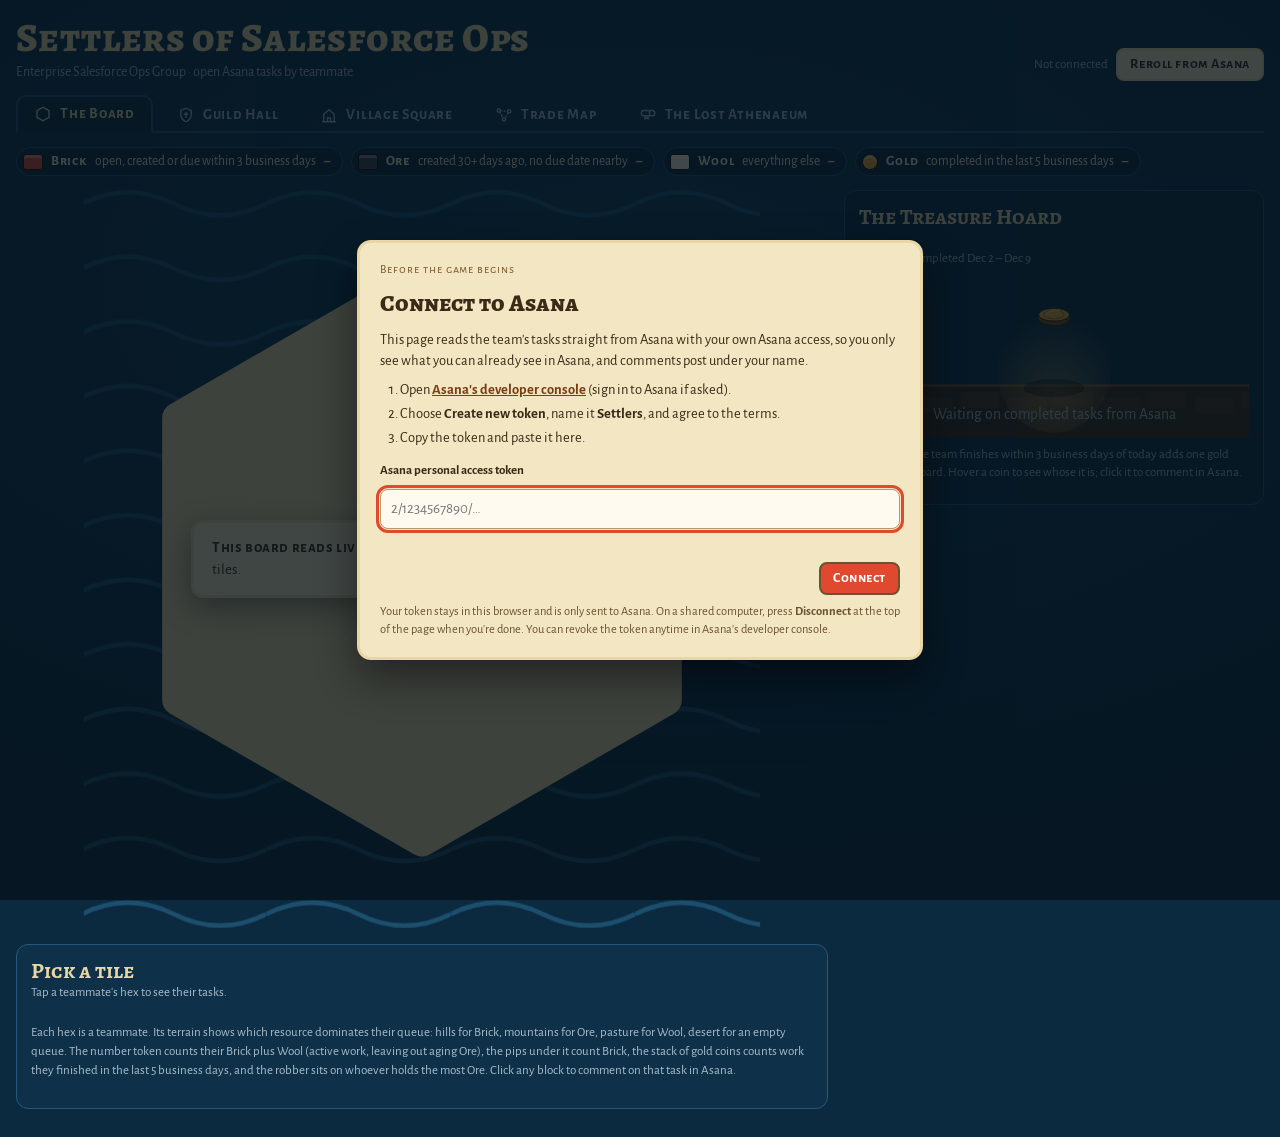
==== index.html @ 03e9330d "Archivist: fetch SharePoint recording transcripts through the viewer's Microsoft sign-in Co-Authored" ====
<!doctype html>
<html lang="en">
<head>
<meta charset="utf-8">
<meta name="viewport" content="width=device-width,initial-scale=1,viewport-fit=cover">
<meta name="robots" content="noindex">
<title>Settlers of Salesforce Ops</title>
<link rel="preconnect" href="https://fonts.googleapis.com">
<link rel="stylesheet" href="https://fonts.googleapis.com/css2?family=Alegreya+SC:wght@700;800&family=Alegreya+Sans:wght@400;500;700&family=Alegreya+Sans+SC:wght@700&family=Alegreya:ital@0;1&family=MedievalSharp&family=Cinzel:wght@500;700&family=IM+Fell+English:ital@0;1&display=swap">
<style>
/* Layout: a Catan board at sea — teammates are terrain hexes, open Asana tasks are resource blocks; a ledger panel sits beside the board (below it on phones). Single deliberate look: night-table ocean. */
:root{
  color-scheme: dark;
  --sea:#123f5c; --sea-deep:#0b2a40; --sea-line:#2a6d93;
  --frame:#e8d6a4; --parch:#f3e6c2; --parch-ink:#3a2a17; --ink:#f4ead2; --muted:#a9bccb;
  --brick:#e0482f; --brick-hi:#ff8a6a; --ore:#3c4352; --ore-hi:#9aa3b5; --wool:#f6f0dd; --wool-hi:#ffffff;
  --hills:#8e4a2b; --mountains:#666d78; --pasture:#6f9d43; --desert:#d9c08a;
  --gold:#e2a93b; --gold-hi:#ffdc85; --gold-dim:#a8792a; --wood:#b07d45; --crane:#cfd8e0; --dirt:#5a4128;
  --panel:#0e3149; --panel-line:#25587a;
  --f-display:"Alegreya SC", Georgia, "Times New Roman", serif;
  --f-label:"Alegreya Sans SC", "Alegreya Sans", system-ui, sans-serif;
  --f-body:"Alegreya Sans", system-ui, -apple-system, "Segoe UI", sans-serif;
}
html,body{height:100%}
body{background:radial-gradient(120% 90% at 50% 30%, var(--sea) 0%, var(--sea-deep) 75%);background-color:var(--sea-deep);color:var(--ink);font-family:var(--f-body);font-size:15px;background-attachment:fixed}
.wrap{max-width:1320px;margin:0 auto;padding-inline:16px;padding-block:18px 28px;display:flex;flex-direction:column;gap:14px}
header{display:flex;flex-wrap:wrap;align-items:flex-end;justify-content:space-between;gap:12px}
h1{font-family:var(--f-display);font-weight:800;font-size:clamp(26px,4vw,40px);line-height:1;margin:0;letter-spacing:.01em;color:var(--frame);text-wrap:balance}
.sub{margin:6px 0 0;color:var(--muted);font-size:14px}
.controls{display:flex;flex-wrap:wrap;gap:8px;align-items:center}
.status{font-size:13px;color:var(--muted);font-variant-numeric:tabular-nums}
button{font-family:var(--f-label);font-weight:700;font-size:14px;letter-spacing:.04em;background:var(--parch);color:var(--parch-ink);border:2px solid var(--frame);border-radius:8px;padding:6px 12px;cursor:pointer}
button:hover{background:#fff4d6}
button:focus-visible,a:focus-visible,.legend-item:focus-visible{outline:3px solid var(--brick-hi);outline-offset:2px}
button[disabled]{opacity:.6;cursor:progress}
.legend{display:flex;flex-wrap:wrap;gap:8px}
.legend-item{display:flex;align-items:center;gap:8px;background:rgba(0,0,0,.22);border:1px solid var(--panel-line);border-radius:999px;padding:5px 12px 5px 6px;cursor:pointer;color:var(--ink);font:inherit;font-size:13.5px;letter-spacing:0}
.legend-item[aria-pressed="false"]{opacity:.45}
.legend-item b{font-family:var(--f-label);letter-spacing:.05em;font-size:14px}
.legend-item .n{font-variant-numeric:tabular-nums;color:var(--frame);font-weight:700}
.chip{width:18px;height:14px;border-radius:3px;border:1.5px solid #1b1209;box-shadow:inset 0 3px 0 rgba(255,255,255,.35)}
.chip.gold{background:var(--gold);border-radius:50%;width:14px}
.chip.brick{background:var(--brick)} .chip.ore{background:var(--ore)} .chip.wool{background:var(--wool)}
.main{display:grid;grid-template-columns:minmax(0,1fr) minmax(320px,420px);gap:16px;align-items:start}
.main > .board-box{grid-column:1;grid-row:1}
.main > aside{grid-column:1;grid-row:2}
.main > .site{grid-column:2;grid-row:1 / span 2;position:sticky;top:calc(env(safe-area-inset-top, 0px) + 12px)}
@media (max-width:860px){.main{grid-template-columns:minmax(0,1fr)} .main > .board-box,.main > aside,.main > .site{grid-column:1;grid-row:auto;position:static} .main > aside{order:1} .main > .site{order:2}}
.site{background:var(--panel);border:1px solid var(--panel-line);border-radius:12px;padding:14px;min-width:0;display:flex;flex-direction:column;gap:8px}
.site h2{font-family:var(--f-display);font-size:22px;margin:0;color:var(--frame);line-height:1.1}
.site-count{display:flex;align-items:baseline;gap:8px}
.site-count b{font-family:var(--f-display);font-size:30px;color:var(--gold-hi);font-variant-numeric:tabular-nums;line-height:1}
.site-count span{color:var(--muted);font-size:13px}
svg#build{width:100%;height:auto;display:block}
.site-note{color:var(--muted);font-size:13px;line-height:1.4}
.crew{list-style:none;margin:0;padding:0;display:flex;flex-direction:column;gap:3px}
.crew li{display:flex;align-items:center;gap:8px;font-size:13.5px}
.crew .bar{flex:1;height:8px;border-radius:2px;background:rgba(255,255,255,.06);overflow:hidden}
.crew .bar i{display:block;height:100%;background:var(--gold)}
.crew .nm{width:92px;overflow:hidden;text-overflow:ellipsis;white-space:nowrap}
.crew .ct{width:22px;text-align:right;font-variant-numeric:tabular-nums;color:var(--gold-hi);font-weight:700}
[hidden]{display:none!important}
.cmt-back{position:fixed;inset:0;z-index:20;background:rgba(4,16,26,.6);display:flex;align-items:center;justify-content:center;padding:16px}
.cmt{width:100%;max-width:460px;background:var(--parch);color:var(--parch-ink);border:3px solid var(--frame);border-radius:12px;padding:16px 18px;box-shadow:0 18px 40px rgba(0,0,0,.45);display:flex;flex-direction:column;gap:6px}
.cmt-eyebrow{font-family:var(--f-label);font-size:12px;letter-spacing:.08em;color:#7a5a2c}
.cmt h3{margin:0;font-family:var(--f-body);font-weight:700;font-size:17px;line-height:1.3;overflow-wrap:anywhere}
.cmt-meta{font-size:13px;color:#6b5330}
.cmt-label{font-size:13px;font-weight:700;margin-top:6px}
.cmt textarea{font:inherit;font-size:15px;color:var(--parch-ink);background:#fffaf0;border:1.5px solid #b89a63;border-radius:8px;padding:8px 10px;resize:vertical;min-height:90px}
.cmt textarea:focus-visible{outline:3px solid var(--brick);outline-offset:1px}
.cmt-status{font-size:13.5px;min-height:1.3em}
.cmt-status.ok{color:#2f6b25;font-weight:700}
.cmt-status.err{color:#a3271a}
.cmt-actions{display:flex;flex-wrap:wrap;align-items:center;gap:8px}
.cmt-actions .sp{flex:1}
.cmt-actions a{color:#7a3c12;font-size:14px;font-weight:700}
.cmt button{border-color:#6b5330;background:var(--brick);color:#fff}
.cmt button:hover{background:#c73a22}
.cmt button.ghost{background:transparent;color:var(--parch-ink)}
.cmt button.ghost:hover{background:rgba(0,0,0,.06)}
.gold-blk{cursor:pointer}
.blk:focus-visible,.gold-blk:focus-visible{outline:2px solid #fff;outline-offset:1px}
.chooser{position:fixed;z-index:15;width:250px;max-width:calc(100vw - 32px);background:var(--parch);color:var(--parch-ink);border:3px solid var(--frame);border-radius:10px;padding:10px;box-shadow:0 12px 30px rgba(0,0,0,.45);display:flex;flex-direction:column;gap:6px}
.ch-q{font-family:var(--f-display);font-weight:800;font-size:16px;line-height:1.15}
.ch-name{font-size:12.5px;color:#6b5330;overflow:hidden;display:-webkit-box;-webkit-line-clamp:2;-webkit-box-orient:vertical;overflow-wrap:anywhere}
.ch-opt{display:flex;flex-direction:column;align-items:flex-start;gap:1px;text-align:left;width:100%;font:inherit;letter-spacing:0;background:#fffaf0;color:var(--parch-ink);border:1.5px solid #b89a63;border-radius:8px;padding:7px 10px;cursor:pointer;text-decoration:none}
.ch-opt b{font-family:var(--f-label);font-size:15px;letter-spacing:.03em}
.ch-opt span{font-size:12.5px;color:#6b5330}
.ch-opt:hover{background:#fff;border-color:var(--brick)}
.ch-opt:focus-visible{outline:3px solid var(--brick);outline-offset:1px}
.gold-blk:hover rect{stroke:#fff;stroke-width:1.2}
@keyframes lay{from{transform:translateY(-60px);opacity:0}to{transform:none;opacity:1}}
.lay-in{animation:lay .5s cubic-bezier(.3,1.3,.5,1) backwards}
@keyframes sway{0%,100%{transform:translateY(0) rotate(-2deg)}50%{transform:translateY(5px) rotate(2deg)}}
.hook{animation:sway 3.2s ease-in-out infinite;transform-box:fill-box;transform-origin:50% 0}
@keyframes trolley{0%,100%{transform:translateX(-3px)}50%{transform:translateX(3px)}}
.trolley{animation:trolley 6.4s ease-in-out infinite}
.sparkle{animation:twinkle 2.6s ease-in-out infinite;opacity:0;transform-box:fill-box;transform-origin:center}
@keyframes twinkle{0%,100%{opacity:0;transform:scale(.4)}45%{opacity:1;transform:scale(1)}}
.coin-fall{animation:coinfall 3.4s cubic-bezier(.5,0,.9,.6) infinite}
@keyframes coinfall{0%{transform:translateY(-18px);opacity:0}15%{opacity:1}80%{transform:translateY(var(--drop));opacity:1}100%{transform:translateY(var(--drop));opacity:0}}
.coin-spin{animation:coinspin .9s linear infinite;transform-box:fill-box;transform-origin:center}
@keyframes coinspin{0%,100%{transform:scaleX(1)}50%{transform:scaleX(.15)}}
.gold-blk:hover .face{stroke:#fff;stroke-width:1.4}
@media (prefers-reduced-motion:reduce){.lay-in,.hook,.trolley,.sparkle,.coin-fall,.coin-spin{animation:none}.sparkle{opacity:.7}}
.board-box{position:relative;min-width:0}
svg#board{width:100%;height:auto;display:block;max-height:82vh}
.notice{position:absolute;inset:0;display:flex;align-items:center;justify-content:center;pointer-events:none}
.notice > div{pointer-events:auto;background:var(--parch);color:var(--parch-ink);border:3px solid var(--frame);border-radius:12px;padding:14px 18px;max-width:420px;box-shadow:0 10px 30px rgba(0,0,0,.4);font-size:15px;line-height:1.45}
.notice strong{font-family:var(--f-label);letter-spacing:.04em}
aside{background:var(--panel);border:1px solid var(--panel-line);border-radius:12px;padding:14px;min-width:0;display:flex;flex-direction:column;gap:10px}
aside h2{font-family:var(--f-display);font-size:22px;margin:0;color:var(--frame);line-height:1.1}
aside .who-sub{color:var(--muted);font-size:13px;margin-top:2px}
.cat{display:flex;flex-direction:column;gap:6px}
.cat h3{margin:6px 0 0;font-family:var(--f-label);font-size:14px;letter-spacing:.06em;display:flex;align-items:center;gap:8px;color:var(--ink)}
.cat h3 .n{margin-left:auto;color:var(--frame);font-variant-numeric:tabular-nums}
.tasks{list-style:none;margin:0;padding:0;display:flex;flex-direction:column;gap:2px;max-height:240px;overflow-y:auto}
.tasks li a{display:block;color:var(--ink);text-decoration:none;padding:5px 8px;border-radius:6px;line-height:1.3}
.tasks li a:hover{background:rgba(255,255,255,.07)}
.tasks .t{display:block;overflow-wrap:anywhere}
.tasks .m{display:block;color:var(--muted);font-size:12.5px;font-variant-numeric:tabular-nums}
.empty{color:var(--muted);font-size:13px;padding:2px 8px}
.hint{color:var(--muted);font-size:13px;line-height:1.45}
.tip{position:fixed;z-index:10;pointer-events:none;background:var(--parch);color:var(--parch-ink);border:2px solid var(--frame);border-radius:8px;padding:7px 10px;font-size:13px;max-width:280px;line-height:1.35;box-shadow:0 6px 18px rgba(0,0,0,.35)}
.tip b{display:block;margin-bottom:2px}
/* board pieces */
.hex{cursor:pointer}
.hex:hover .tile{filter:brightness(1.12)}
.hex.sel .rim{stroke:#fff6d8;stroke-width:6}
.blk{cursor:pointer}
.blk:hover rect.body{stroke:#fff;stroke-width:1.4}
.hide-brick .p-brick,.hide-ore .p-ore,.hide-wool .p-wool,.hide-gold .p-gold{display:none}
.coin-stack{cursor:pointer}
.name-tag{cursor:help}
.name-tag:hover rect{fill:#fff4d6}
.name-tag:focus-visible{outline:2px solid #fff;outline-offset:2px}
.tip.wide{max-width:280px}
.tip .brief{font-size:13.5px;line-height:1.45;margin-top:2px}
.tip .brief-note{font-size:11.5px;color:#7a6342;font-style:italic;margin-top:4px}
.export-box{display:flex;flex-direction:column;gap:6px;background:rgba(0,0,0,.18);border:1px solid var(--panel-line);border-radius:10px;padding:8px 10px;margin:2px 0 4px}
.export-pick{border:none;margin:0;padding:0;display:flex;flex-wrap:wrap;gap:4px 14px;align-items:center}
.export-pick legend{float:left;margin-right:6px;font-family:var(--f-label);font-weight:700;letter-spacing:.05em;color:var(--frame);font-size:13.5px}
.export-opt{display:flex;align-items:center;gap:6px;font-size:13.5px;cursor:pointer}
.export-opt input{accent-color:var(--gold);width:15px;height:15px;margin:0}
.export-opt .chip{width:14px;height:11px}
.export-row{display:flex;flex-wrap:wrap;align-items:center;gap:8px}
.export-row button{font-size:13px;padding:5px 12px}
.export-row .ghost-btn{background:transparent;color:var(--ink);border-color:var(--panel-line)}
.export-row .ghost-btn:hover{background:rgba(255,255,255,.06)}
.export-status{font-size:12.5px;color:var(--muted)}
.export-status.err{color:var(--brick-hi)}
.coin-stack:hover ellipse{filter:brightness(1.12)}
.coin-stack:focus-visible{outline:2px solid #fff;outline-offset:2px}
@keyframes drop{from{transform:translateY(-46px);opacity:0}to{transform:none;opacity:1}}
.blk-in{animation:drop .55s cubic-bezier(.3,1.4,.5,1) backwards}
@keyframes glow{0%,100%{opacity:0}50%{opacity:.55}}
.hot-glow{animation:glow 2.4s ease-in-out infinite}
@keyframes bob{0%,100%{transform:translateY(0)}50%{transform:translateY(-3px)}}
.robber{animation:bob 3s ease-in-out infinite;transform-box:fill-box}
@media (prefers-reduced-motion:reduce){.blk-in,.hot-glow,.robber{animation:none}.waves animateTransform{display:none}}
/* ---------- tabs ---------- */
.tabs{display:flex;gap:6px;border-bottom:2px solid var(--panel-line);flex-wrap:wrap}
.tab{font-family:var(--f-label);font-weight:700;font-size:15px;letter-spacing:.05em;background:transparent;color:var(--muted);border:2px solid transparent;border-bottom:none;border-radius:10px 10px 0 0;padding:8px 16px;margin-bottom:-2px;display:flex;align-items:center;gap:8px}
.tab:hover{background:rgba(255,255,255,.05);color:var(--ink)}
.tab[aria-selected="true"]{background:var(--panel);color:var(--frame);border-color:var(--panel-line);border-bottom:2px solid var(--panel)}
.tab svg{width:18px;height:18px}
.tabpanel{display:flex;flex-direction:column;gap:14px}

/* ---------- guild hall ---------- */
.guild-top{display:flex;flex-wrap:wrap;gap:12px;align-items:center;justify-content:space-between}
.lineage{display:flex;flex-wrap:wrap;align-items:center;gap:6px;font-size:13px;color:var(--muted)}
.lineage .liege{display:flex;align-items:center;gap:7px;background:rgba(0,0,0,.22);border:1px solid var(--panel-line);border-radius:999px;padding:3px 11px 3px 4px}
.lineage .liege .token{width:24px;height:24px}
.lineage .liege .token svg{width:14px;height:14px}
.lineage .liege b{color:var(--ink);font-weight:700}
.lineage .sep{color:var(--frame);opacity:.6}
.sound-btn{display:flex;align-items:center;gap:6px;font-size:13px;letter-spacing:.03em;background:rgba(0,0,0,.25);color:var(--ink);border:1.5px solid var(--panel-line);border-radius:999px;padding:6px 12px;margin-left:auto}
.sound-btn:hover{background:rgba(255,255,255,.08)}
.sound-btn svg{width:18px;height:18px;stroke:currentColor;stroke-width:1.8;fill:none;stroke-linecap:round;stroke-linejoin:round}
.sound-btn[aria-pressed="false"]{color:var(--muted)}
.finder{display:flex;align-items:center;gap:8px;flex:1 1 260px;max-width:380px}
.finder input{flex:1;min-width:0;font:inherit;font-size:14px;color:var(--ink);background:rgba(0,0,0,.25);border:1.5px solid var(--panel-line);border-radius:999px;padding:7px 14px}
.finder input::placeholder{color:var(--muted)}
.finder input:focus-visible{outline:3px solid var(--frame);outline-offset:1px}

.quick{display:flex;flex-wrap:wrap;gap:8px;align-items:center;background:var(--panel);border:1px solid var(--panel-line);border-radius:12px;padding:10px 12px}
.quick .ql{font-family:var(--f-label);font-weight:700;letter-spacing:.05em;color:var(--frame);font-size:14px}
.quick select,.quick input,.sheet select,.sheet input{font:inherit;font-size:14px;color:var(--parch-ink);background:var(--parch);border:1.5px solid #b89a63;border-radius:8px;padding:6px 9px}
.quick select{flex:0 1 210px;min-width:0}
.quick input{flex:1 1 220px;min-width:0}
.quick select:focus-visible,.quick input:focus-visible,.sheet select:focus-visible,.sheet input:focus-visible{outline:3px solid var(--frame);outline-offset:1px}
.ledger-note{font-size:13px;color:var(--muted);min-height:1.2em}
.ledger-note.err{color:var(--brick-hi)}
.ledger-note.ok{color:#9fd383}

.keep{position:relative;border:2px solid var(--panel-line);border-radius:16px;padding:18px 16px 16px;background:linear-gradient(180deg,rgba(232,214,164,.06),rgba(0,0,0,.12));display:flex;flex-direction:column;align-items:center;gap:18px}
.keep-label,.party-label{font-family:var(--f-label);font-weight:700;letter-spacing:.08em;font-size:12.5px;color:var(--frame);opacity:.85}
.keep-label{position:absolute;top:-10px;left:18px;background:var(--sea-deep);padding:0 8px;white-space:nowrap;max-width:calc(100% - 36px);overflow:hidden;text-overflow:ellipsis}
.lord{width:min(100%,380px)}
.court{width:100%;display:grid;gap:16px;grid-template-columns:repeat(3,minmax(0,1fr)) minmax(0,2.3fr);grid-template-areas:"e p b j";align-items:start}
@media (max-width:1180px){.court{grid-template-columns:repeat(3,minmax(0,1fr));grid-template-areas:"e p b" "j j j"}}
@media (max-width:700px){.court{grid-template-columns:minmax(0,1fr);grid-template-areas:"e" "p" "b" "j"}}
.col{display:flex;flex-direction:column;align-items:stretch;min-width:0}
.party{position:relative;margin-top:14px;border:1.5px dashed rgba(232,214,164,.35);border-radius:12px;padding:16px 10px 10px;display:grid;gap:8px}
.party::before{content:"";position:absolute;top:-15px;left:50%;height:14px;border-left:2px solid rgba(232,214,164,.45)}
.party-label{position:absolute;top:-9px;left:12px;background:#0f324a;padding:0 6px;border-radius:4px}
.party.wide{grid-template-columns:repeat(auto-fill,minmax(160px,1fr))}

/* character card */
.char{position:relative;display:grid;grid-template-columns:auto minmax(0,1fr);gap:4px 10px;align-items:start;background:var(--parch);color:var(--parch-ink);border:2px solid var(--frame);border-radius:12px;padding:10px 11px;cursor:pointer;text-align:left;box-shadow:0 4px 0 rgba(0,0,0,.25);transition:transform .12s ease, opacity .15s ease}
.char:hover{transform:translateY(-2px)}
.char:focus-visible{outline:3px solid var(--brick-hi);outline-offset:2px}
.char.lead{border-width:3px}
.char.dim{opacity:.32}
.token{width:44px;height:44px;border-radius:50%;background:var(--c,#555);display:grid;place-items:center;border:2px solid #3a2a17;box-shadow:inset 0 -3px 0 rgba(0,0,0,.25)}
.token svg{width:24px;height:24px;stroke:#fbf3dc;fill:none;stroke-width:1.8;stroke-linecap:round;stroke-linejoin:round}
.char.small .token{width:36px;height:36px}
.char.small .token svg{width:20px;height:20px}
.cls{font-family:var(--f-label);font-weight:700;font-size:11.5px;letter-spacing:.09em;color:#8a5a22;line-height:1.1}
.char h4{margin:1px 0 0;font-family:var(--f-display);font-weight:800;font-size:17px;line-height:1.1;overflow-wrap:anywhere}
.char.small h4{font-size:15px}
.char .ttl{font-size:12.5px;color:#6b5330;line-height:1.25;margin-top:2px;overflow-wrap:anywhere}
.duties{grid-column:1 / -1;list-style:none;margin:4px 0 0;padding:0;display:flex;flex-wrap:wrap;gap:4px}
.duties li{font-size:12px;line-height:1.2;background:#fffaf0;border:1px solid #c9ad74;border-radius:999px;padding:2px 8px;max-width:100%;overflow:hidden;text-overflow:ellipsis;white-space:nowrap}
.duties li.hit{background:#ffe7a3;border-color:#b8261a;font-weight:700}
.duties li.more{background:transparent;border-style:dashed;color:#6b5330}
.duties li.none{background:transparent;border:none;padding:2px 0;color:#8a7350;font-style:italic}
.lvl{position:absolute;top:8px;right:10px;font-family:var(--f-label);font-weight:700;font-size:11.5px;color:#8a5a22;letter-spacing:.05em}

/* character sheet drawer */
.sheet-back{position:fixed;inset:0;z-index:25;background:rgba(4,16,26,.55)}
.sheet{position:fixed;z-index:26;top:0;right:0;bottom:0;width:min(420px,100vw);background:var(--parch);color:var(--parch-ink);border-left:4px solid var(--frame);box-shadow:-12px 0 30px rgba(0,0,0,.4);display:flex;flex-direction:column;padding:calc(env(safe-area-inset-top, 0px) + 16px) 18px calc(env(safe-area-inset-bottom, 0px) + 16px);gap:12px;overflow-y:auto}
.sheet-head{display:grid;grid-template-columns:auto minmax(0,1fr) auto;gap:12px;align-items:start}
.sheet-head .token{width:60px;height:60px}
.sheet-head .token svg{width:32px;height:32px}
.sheet h3{margin:0;font-family:var(--f-display);font-weight:800;font-size:23px;line-height:1.1;overflow-wrap:anywhere}
.sheet .ttl{font-size:13.5px;color:#6b5330;margin-top:3px}
.sheet .flavor{font-size:13px;font-style:italic;color:#7a5a2c;margin-top:4px}
.sheet .x{background:transparent;border:1.5px solid #b89a63;color:var(--parch-ink);padding:2px 9px;font-size:18px;line-height:1}
.sheet h5{margin:6px 0 0;font-family:var(--f-label);font-weight:700;letter-spacing:.08em;font-size:13px;color:#8a5a22}
.sheet .row{display:flex;gap:8px;align-items:center;flex-wrap:wrap}
.sheet .row label{font-size:13px;font-weight:700}
.sheet ol{margin:0;padding:0;list-style:none;display:flex;flex-direction:column;gap:6px}
.sheet ol li{display:grid;grid-template-columns:minmax(0,1fr) auto;gap:8px;align-items:center;background:#fffaf0;border:1px solid #c9ad74;border-radius:8px;padding:7px 9px}
.sheet ol li .dt{font-weight:700;font-size:14.5px;overflow-wrap:anywhere}
.sheet ol li .dn{font-size:12.5px;color:#6b5330;overflow-wrap:anywhere}
.sheet ol li button{font-size:12.5px;padding:3px 8px;background:transparent;border:1.5px solid #b89a63;color:#7a3c12}
.sheet ol li button.armed{background:var(--brick);color:#fff;border-color:#7a2a17}
.sheet .empty{font-size:13.5px;color:#7a6342;font-style:italic}
.sheet form{display:flex;flex-direction:column;gap:6px;border-top:1.5px dashed #c9ad74;padding-top:10px}
.sheet form input{width:100%;box-sizing:border-box}
.quick *,.sheet *{box-sizing:border-box}
.sheet form button,.quick button{background:var(--brick);color:#fff;border-color:#7a2a17}
.sheet form button:hover,.quick button:hover{background:#c73a22}
.sheet form button{align-self:flex-start}

/* ---------- guild hall: management + effects ---------- */
.village-scene{border:2px solid #c9a24a;border-radius:14px;overflow:hidden;background:#d6d0b8;box-shadow:0 10px 30px rgba(0,0,0,.35)}
.village-scene svg{display:block;width:100%;height:auto}
.village-scene .villager{cursor:pointer}
.village-scene .villager:focus-visible{outline:none}
.village-scene .villager:focus-visible ellipse{fill:#e8c77a;opacity:.9}
.village-scene .vname{font-family:"MedievalSharp","Alegreya SC",Georgia,serif;font-size:15px;fill:#2b1d08;paint-order:stroke;stroke:#efe3c8;stroke-width:4px}
.village-scene .bob{animation:vbob 2.6s ease-in-out infinite;transform-box:fill-box;transform-origin:50% 100%}
.village-scene .villager:hover .bob{animation:vhop .5s ease-out}
@keyframes vbob{0%,100%{transform:translateY(0) rotate(0)}30%{transform:translateY(-2px) rotate(-1.5deg)}70%{transform:translateY(-1px) rotate(1.5deg)}}
@keyframes vhop{0%{transform:translateY(0)}40%{transform:translateY(-10px)}100%{transform:translateY(0)}}
.village-scene .bob.asleep{animation:vbreathe 3.6s ease-in-out infinite;transform-origin:50% 50%}
@keyframes vbreathe{0%,100%{transform:scaleX(1)}50%{transform:scaleX(1.06)}}
.village-scene .vsign{font-family:"MedievalSharp","Alegreya SC",Georgia,serif;font-size:14px;fill:#f6ecd2}
.village-scene .vz{font-family:"MedievalSharp","Alegreya SC",Georgia,serif;fill:#3d4f7a;font-weight:700;paint-order:stroke;stroke:#efe3c8;stroke-width:3px;animation:vzz 2.4s ease-in-out infinite;transform-box:fill-box;opacity:0}
@keyframes vzz{0%{opacity:0;transform:translate(0,6px)}30%{opacity:1}100%{opacity:0;transform:translate(8px,-14px)}}
.village-scene .bubble{animation:vtalk 3s ease-in-out infinite;transform-box:fill-box;transform-origin:50% 100%}
@keyframes vtalk{0%,100%{transform:scale(1)}50%{transform:scale(1.02)}}
.village-scene .smoke{animation:vsmoke 3.3s ease-out infinite;transform-box:fill-box;opacity:0}
@keyframes vsmoke{0%{opacity:.75;transform:translate(0,0) scale(.6)}100%{opacity:0;transform:translate(16px,-64px) scale(1.7)}}
.village-scene .flag{animation:vflag 1.6s ease-in-out infinite;transform-box:fill-box;transform-origin:0 50%}
@keyframes vflag{0%,100%{transform:skewY(0)}50%{transform:skewY(8deg) scaleX(.9)}}
.village-scene .cloud{animation:vcloud 70s linear infinite}
@keyframes vcloud{from{transform:translateX(-60px)}to{transform:translateX(120px)}}
.village-scene .bird{animation:vbird 7s ease-in-out infinite}
@keyframes vbird{0%,100%{transform:translate(0,0)}50%{transform:translate(-40px,-12px)}}
.village-scene .forge{animation:vforge 1.4s ease-in-out infinite}
@keyframes vforge{0%,100%{opacity:.35}50%{opacity:.7}}
.village-scene .flame{animation:vflame .9s ease-in-out infinite alternate;transform-box:fill-box;transform-origin:50% 100%}
@keyframes vflame{from{transform:scale(1,1)}to{transform:scale(.85,1.12)}}
@media (prefers-reduced-motion:reduce){.village-scene .vz{animation:none;opacity:.8}.village-scene .bob,.village-scene .bubble,.village-scene .smoke,.village-scene .flag,.village-scene .cloud,.village-scene .bird,.village-scene .forge,.village-scene .flame{animation:none}.village-scene .smoke{opacity:.5}}
.v-scroll{box-sizing:border-box;width:100%;height:100%;overflow:hidden;background:#efe1bb;border:3px solid #5a4128;border-radius:4px;padding:6px 12px;display:flex;flex-direction:column;justify-content:center;gap:2px;color:#2b1d08;box-shadow:inset 0 0 12px rgba(90,65,40,.35)}
.v-scroll-head{font-family:"MedievalSharp","Alegreya SC",Georgia,serif;font-size:12.5px;color:#8e2a17}
.v-scroll-text{font-family:"Alegreya SC",Georgia,serif;font-weight:700;font-size:14px;line-height:1.22}
.v-banner{box-sizing:border-box;width:100%;height:100%;padding:7px 12px 20px;color:#f6ecd2;display:flex;flex-direction:column;gap:4px;clip-path:polygon(0 0,100% 0,100% 100%,50% 86%,0 100%);overflow:hidden;box-shadow:inset 0 0 0 3px rgba(201,162,74,.75)}
.v-dev{background:#3f5e57}
.v-mc{background:#7a3348}
.v-admin{background:#2f4170}
.v-banner-head{font-family:"MedievalSharp","Alegreya SC",Georgia,serif;font-size:13.5px;color:#e8c77a}
.v-banner-text{font-family:"Alegreya",Georgia,serif;font-size:13px;line-height:1.32}
.v-bubble{box-sizing:border-box;width:100%;height:100%;overflow:hidden;background:#fbf3dc;border:1.6px solid #5a4128;border-radius:14px;padding:5px 9px;display:flex;align-items:center;justify-content:center;text-align:center;box-shadow:0 2px 0 rgba(0,0,0,.18)}
.v-bubble-text{font-family:"Alegreya",Georgia,serif;font-size:12.5px;line-height:1.22;color:#2b1d08;font-style:italic}
.village-foot{font-size:13px;color:var(--muted);text-align:center}
.village-notes{display:none;flex-direction:column;gap:8px}
.village-notes > div{background:var(--panel);border:1px solid var(--panel-line);border-radius:10px;padding:8px 12px;font-size:14px;line-height:1.45}
.village-notes b{color:var(--frame)}
@media (max-width:760px){.village-notes{display:flex}}
.chron-quote{margin:2px 4px -4px;font-family:var(--f-display);font-size:17px;line-height:1.35;color:var(--frame);text-align:center;text-wrap:balance}
.chron-quote em{font-style:italic}
.chronicles{display:grid;grid-template-columns:repeat(3,minmax(0,1fr));gap:12px}
@media (max-width:900px){.chronicles{grid-template-columns:minmax(0,1fr)}}
.chron{background:var(--panel);border:1px solid var(--panel-line);border-top:3px solid var(--frame);border-radius:12px;padding:10px 12px;display:flex;flex-direction:column;gap:6px;min-width:0}
.chron:focus-visible{outline:3px solid var(--frame);outline-offset:2px}
.chron-head{display:flex;align-items:baseline;gap:8px;flex-wrap:wrap}
.chron-head h4{margin:0;font-family:var(--f-display);font-weight:800;font-size:19px;color:var(--frame)}
.chron-flavor{font-size:12.5px;color:var(--muted);font-style:italic}
.chron-crest{display:flex;flex-wrap:wrap;gap:3px}
.chron-crest .token{width:22px;height:22px;border-width:1.5px}
.chron-crest .token svg{width:13px;height:13px}
.chron-story{margin:0;font-size:14px;line-height:1.5;color:var(--ink)}
.chron-foot{font-size:11.5px;color:var(--muted);font-style:italic;min-height:1em}
.rules{background:var(--panel);border:1px solid var(--panel-line);border-radius:12px;padding:8px 14px}
.rules summary{cursor:pointer;font-family:var(--f-label);font-weight:700;letter-spacing:.05em;color:var(--frame);font-size:14.5px;padding:4px 0}
.rules summary:focus-visible{outline:3px solid var(--frame);outline-offset:2px;border-radius:4px}
.rules-list{margin:6px 0 4px;padding:0;list-style:none;display:grid;grid-template-columns:repeat(auto-fit,minmax(230px,1fr));gap:8px 18px}
.rules-list li{font-size:13.5px;line-height:1.4;color:var(--ink)}
.rules-list b{display:block;font-family:var(--f-label);letter-spacing:.04em;font-size:14px}
.rules-list b.pos{color:var(--gold-hi)}
.rules-list b.neg{color:var(--brick-hi)}
.rules-list i{font-style:normal;font-weight:700;color:var(--frame)}
.actions-row{display:flex;flex-wrap:wrap;gap:10px;align-items:stretch}
.actions-row .quick{flex:1 1 520px}
.recruit-btn{display:flex;align-items:center;gap:8px;font-size:15px;background:var(--gold);color:#2b1d08;border:2px solid var(--frame);border-radius:12px;padding:10px 16px}
.recruit-btn:hover{background:var(--gold-hi)}
.recruit-btn svg{width:18px;height:18px;stroke:currentColor;stroke-width:2.6;fill:none;stroke-linecap:round}
.court{grid-template-columns:repeat(auto-fit,minmax(220px,1fr)) !important;grid-template-areas:none !important}
.col.big{grid-column:span 2}
.member{display:flex;flex-direction:column;min-width:0}
.party.squad{margin-top:12px;padding:15px 8px 8px;border-color:rgba(232,214,164,.25);background:rgba(0,0,0,.12)}
.party.wide > .member.has-crew{grid-column:1 / -1;display:grid;grid-template-columns:minmax(150px,1fr) minmax(0,2fr);gap:10px;align-items:start}
.party.wide > .member.has-crew > .party.squad{margin-top:0}
.party.wide > .member.has-crew > .party.squad::before{top:22px;left:-11px;height:0;width:10px;border-left:none;border-top:2px solid rgba(232,214,164,.45)}
@media (max-width:560px){.party.wide > .member.has-crew{display:flex}.party.wide > .member.has-crew > .party.squad{margin-top:12px}.party.wide > .member.has-crew > .party.squad::before{top:-13px;left:50%;height:12px;width:0;border-top:none;border-left:2px solid rgba(232,214,164,.45)}}
@media (max-width:700px){.court{grid-template-columns:minmax(0,1fr) !important}.col.big{grid-column:auto}}
.tavern{display:flex;flex-wrap:wrap;gap:8px;align-items:center;background:rgba(0,0,0,.2);border:1.5px dashed var(--panel-line);border-radius:12px;padding:10px 12px;font-size:13.5px;color:var(--muted)}
.tavern .tl{font-family:var(--f-label);font-weight:700;letter-spacing:.05em;color:var(--frame)}
.tavern .gone{display:flex;align-items:center;gap:6px;background:rgba(255,255,255,.05);border:1px solid var(--panel-line);border-radius:999px;padding:3px 4px 3px 10px;color:var(--ink)}
.tavern .gone button{font-size:12.5px;padding:2px 9px;border-radius:999px}
.sheet .danger{margin-top:auto;border-top:1.5px dashed #c9ad74;padding-top:10px;display:flex;flex-direction:column;gap:6px}
.sheet .danger button{align-self:flex-start;background:transparent;color:#8e2a17;border:1.5px solid #8e2a17}
.sheet .danger button.armed{background:#8e2a17;color:#fff}
.sheet .danger .why{font-size:12.5px;color:#7a6342}
.sheet .field{display:flex;flex-direction:column;gap:3px}
.sheet .field label{font-size:13px;font-weight:700}
.sheet .field input,.sheet .field select{width:100%}
.sheet .recruit-go{background:var(--gold);color:#2b1d08;border-color:#6b5330}
.sheet .recruit-go:hover{background:var(--gold-hi)}

/* effects */
#fx{position:fixed;inset:0;width:100vw;height:100vh;pointer-events:none;z-index:60}
.fx-float{position:fixed;z-index:61;pointer-events:none;transform:translate(-50%,-50%);font-family:var(--f-display);font-weight:800;font-size:19px;line-height:1.1;white-space:nowrap;background:rgba(8,28,42,.92);border:2px solid currentColor;border-radius:10px;padding:5px 12px 6px;box-shadow:0 8px 20px rgba(0,0,0,.4);animation:floatUp 1.8s ease-out forwards}
.fx-float.pos{color:var(--gold-hi)}
.fx-float.neg{color:#ff7a5c}
.fx-float small{display:block;text-align:center;font-family:var(--f-label);font-size:12.5px;letter-spacing:.08em;color:var(--ink)}
@keyframes floatUp{0%{opacity:0;transform:translate(-50%,-20%) scale(.7)}12%{opacity:1;transform:translate(-50%,-70%) scale(1.06)}70%{opacity:1;transform:translate(-50%,-120%) scale(1)}100%{opacity:0;transform:translate(-50%,-170%) scale(1)}}
.char.fx-levelup{animation:levelup 1.1s ease-out}
@keyframes levelup{0%{box-shadow:0 0 0 0 rgba(255,220,133,.95),0 4px 0 rgba(0,0,0,.25)}40%{box-shadow:0 0 0 10px rgba(255,220,133,.35),0 0 30px 8px rgba(255,200,90,.55)}100%{box-shadow:0 0 0 0 rgba(255,220,133,0),0 4px 0 rgba(0,0,0,.25)}}
.char.fx-hit{animation:hit .6s ease-out}
@keyframes hit{0%,100%{transform:none;filter:none}15%{transform:translateX(-6px) rotate(-1deg);filter:sepia(1) saturate(4) hue-rotate(-30deg) brightness(.85)}30%{transform:translateX(5px) rotate(1deg)}45%{transform:translateX(-4px)}60%{transform:translateX(3px);filter:none}}
.sheet ol li.fx-new{animation:newItem 1s ease-out}
@keyframes newItem{0%{background:#ffe7a3;transform:scale(.96)}100%{background:#fffaf0;transform:none}}
@media (prefers-reduced-motion:reduce){.fx-float{animation:fadeOnly 1.4s ease-out forwards}.char.fx-levelup,.char.fx-hit,.sheet ol li.fx-new{animation:none}@keyframes fadeOnly{0%,70%{opacity:1}100%{opacity:0}}}

/* ---------- Trade Map ---------- */
.trade-wrap{display:flex;flex-direction:column;gap:12px;width:calc(100vw - 48px);max-width:2400px;margin-left:calc(50% - min(50vw - 24px, 1200px))}
html{overflow-x:clip}
@media (max-width:600px){.trade-wrap{width:calc(100vw - 32px);margin-left:calc(50% - 50vw + 16px)}}
.trade-map{position:relative;height:clamp(480px,calc(100vh - 96px),1600px);border:2px solid #c9a24a;border-radius:14px;overflow:hidden;background:#a8c6c0;box-shadow:0 10px 30px rgba(0,0,0,.35)}
svg#trade-svg{width:100%;height:100%;display:block;touch-action:none;cursor:grab;user-select:none;-webkit-user-select:none}
svg#trade-svg.panning{cursor:grabbing}
.tm-carts{position:absolute;inset:0;width:100%;height:100%;pointer-events:none;z-index:1}
.tm-zoom{position:absolute;top:12px;right:12px;display:flex;flex-direction:column;gap:6px;z-index:2}
.tm-zoom button{width:40px;height:40px;padding:0;display:flex;align-items:center;justify-content:center;font-size:20px;line-height:1;border-radius:10px;box-shadow:0 3px 0 rgba(0,0,0,.25)}
.tm-zoom button.fit{font-size:11.5px;letter-spacing:.04em}
.tm-cartouche{position:absolute;top:12px;left:12px;z-index:2;pointer-events:none;background:#f6ecd2;border:2px solid #7d6a45;border-radius:6px;padding:3px;box-shadow:0 4px 12px rgba(0,0,0,.25)}
.tm-cartouche div{border:1px solid #b49a64;border-radius:4px;padding:5px 22px 6px;text-align:center}
.tm-cartouche b{display:block;font-family:"MedievalSharp","Alegreya SC",Georgia,serif;font-weight:400;font-size:22px;line-height:1.1;color:#3a2a17}
.tm-cartouche span{display:block;font-family:var(--f-display);font-size:13px;letter-spacing:.06em;color:#6b5733}
@media (max-width:600px){.tm-cartouche b{font-size:17px}.tm-cartouche div{padding:4px 12px}}
.tm-corner{position:absolute;top:12px;left:12px;z-index:2;display:flex;flex-direction:column;align-items:center;gap:8px;pointer-events:none}
.tm-corner .tm-cartouche{position:static}
.tm-compassbox{width:92px;height:92px;filter:drop-shadow(0 3px 6px rgba(0,0,0,.25))}
@media (max-width:600px){.tm-compassbox{width:64px;height:64px}}
.tm-hint{position:absolute;left:50%;bottom:14px;transform:translateX(-50%);background:rgba(14,49,73,.92);color:var(--ink);border:1px solid var(--frame);border-radius:8px;padding:6px 12px;font-size:13px;opacity:0;transition:opacity .2s;pointer-events:none;z-index:2;white-space:nowrap}
.tm-hint.show{opacity:1}
.tm-title{font-family:"MedievalSharp","Alegreya SC",Georgia,serif;font-size:22px;fill:#3a2a17}
.tm-subtitle{font-family:var(--f-display);font-size:13px;fill:#6b5733;letter-spacing:.06em}
.tm-compass{font-family:var(--f-display);font-size:13px;fill:#6b5733;font-weight:800}
.tm-road-edge{fill:none;stroke:#f6ecd2;stroke-width:6.5;stroke-linecap:round;opacity:.85}
.tm-road{fill:none;stroke-width:3.4;stroke-linecap:round}
.tm-build{fill:none;stroke:#f6ecd2;stroke-width:2.2;stroke-linecap:round}
.tm-hit{fill:none;stroke:transparent;stroke-width:14}
.tm-route{cursor:pointer;transition:opacity .15s}
.tm-route.on .tm-road{stroke-width:5.5}
.tm-route.on .tm-road-edge{stroke:#fff;stroke-width:10;opacity:1}
.tm-route:hover .tm-road{stroke-width:5}
.tm-route:focus{outline:none}
.tm-route:focus-visible .tm-road-edge{stroke:var(--brick-hi);opacity:1}
.tm-rname{font-family:var(--f-body);font-weight:700;font-size:11.5px;fill:#2e2213;paint-order:stroke;stroke:#f4e8c8;stroke-width:3.2px;stroke-linejoin:round;pointer-events:none}
.tm-route.dim,.tm-town.dim,.tm-ribbon.dim{opacity:.22}
.tm-town{cursor:pointer;transition:opacity .15s}
.tm-town.movable{cursor:grab}
.tm-town.movable:active{cursor:grabbing}
.tm-town:focus{outline:none}
.tm-town:focus-visible .tm-halo,.tm-town.on .tm-halo{opacity:1}
.tm-halo{fill:rgba(255,236,170,.35);stroke:#fff3c4;stroke-width:3;stroke-dasharray:6 5;opacity:0}
.tm-town:hover .tm-halo{opacity:.6}
.tm-sname{font-family:var(--f-display);font-weight:700;font-size:13px;fill:#3a2a17}
.tm-sname.cap{font-size:14.5px}
.tm-ribbon{transition:opacity .15s}
/* flags stay still: any motion inside the map's SVG makes the whole map repaint every frame */
.tm-flag{}
@keyframes tmflag{0%,100%{transform:skewY(0) scaleX(1)}50%{transform:skewY(6deg) scaleX(.85)}}
.tm-pulse{animation:tmpulse .9s ease-out}
@keyframes tmpulse{0%{filter:drop-shadow(0 0 0 #ffdc85)}40%{filter:drop-shadow(0 0 14px #ffdc85)}100%{filter:drop-shadow(0 0 0 #ffdc85)}}
.tm-tip{position:fixed;z-index:60;max-width:280px;background:var(--parch);color:var(--parch-ink);border:2px solid var(--frame);border-radius:8px;padding:7px 10px;font-size:13px;line-height:1.35;box-shadow:0 6px 18px rgba(0,0,0,.35);pointer-events:none}
.tm-tip b{font-family:var(--f-display);font-size:14.5px;display:block}
.tm-status{font-size:13px;color:var(--muted);min-height:1.2em}
.tm-status.err{color:var(--brick-hi)}
.trade-panel{background:var(--panel);border:1px solid var(--panel-line);border-top:3px solid var(--frame);border-radius:12px;padding:12px 14px;display:grid;grid-template-columns:minmax(200px,240px) minmax(0,1fr) minmax(220px,270px);gap:18px;align-items:start}
@media (max-width:900px){.trade-panel{grid-template-columns:minmax(0,1fr)}}
.tm-col{display:flex;flex-direction:column;gap:8px;min-width:0}
.tm-stack{flex-direction:column;align-items:flex-start}
.tm-col3 h4{margin:0;font-family:var(--f-display);font-size:16px;color:var(--frame)}
.tm-phead h3{margin:0;font-family:var(--f-display);font-weight:800;font-size:21px;color:var(--frame)}
.tm-count{color:var(--muted);font-size:13px}
.tm-acts{display:flex;flex-wrap:wrap;gap:6px}
.tm-btn{font-size:13px;padding:5px 10px}
.tm-btn.danger{background:#f3d6cc;border-color:#e0907a;color:#7a1f12}
.tm-btn.ghost{background:transparent;color:var(--frame);border-color:var(--panel-line)}
.tm-btn.ghost:hover{background:rgba(255,255,255,.06)}
.tm-pbody{display:flex;flex-direction:column;gap:8px;max-height:340px;overflow:auto;padding-right:4px;min-width:0}
.tm-pbody h4{margin:4px 0 0;font-family:var(--f-display);font-size:16px;color:var(--frame)}
.tm-pbody h4.tm-name{font-size:20px;margin:0;color:var(--ink)}
.tm-kicker{display:flex;align-items:center;gap:6px;font-family:var(--f-label);font-size:12px;letter-spacing:.06em;color:var(--muted);text-transform:uppercase}
.tm-kicker i,.tm-link i,.tm-chip i{display:inline-block;width:16px;height:5px;border-radius:3px;flex:none}
.tm-p{margin:0;font-size:14px;line-height:1.45;color:var(--ink)}
.tm-url{color:var(--gold-hi);text-decoration:underline;text-underline-offset:2px;word-break:break-all}
.tm-note{margin:0;font-size:13px;line-height:1.4;color:var(--muted);font-style:italic}
.tm-sub{font-size:13px;color:var(--muted)}
.tm-help{margin:0;padding-left:18px;font-size:13.5px;line-height:1.45;display:flex;flex-direction:column;gap:3px}
.tm-help b{color:var(--frame)}
.tm-list{list-style:none;margin:0;padding:0;display:grid;grid-template-columns:repeat(auto-fill,minmax(260px,1fr));gap:3px 10px}
.tm-link{display:flex;align-items:center;gap:7px;width:100%;text-align:left;background:transparent;border:1px solid transparent;color:var(--ink);font-family:var(--f-body);font-weight:500;font-size:13.5px;letter-spacing:0;padding:4px 6px;border-radius:6px}
.tm-link:hover{background:rgba(255,255,255,.07);border-color:var(--panel-line)}
.tm-link span{flex:1;min-width:0;overflow-wrap:anywhere}
.tm-link em{font-style:normal;color:var(--muted);font-size:12.5px;text-align:right;white-space:nowrap;flex:none}
.tm-link.plain{display:inline-flex;width:auto;border-color:var(--panel-line);font-weight:700}
.tm-path{display:flex;flex-wrap:wrap;align-items:center;gap:6px}
.tm-arrow{font-size:18px;color:var(--frame)}
.tm-legend{display:flex;flex-direction:column;gap:3px}
.tm-chip{display:flex;align-items:center;gap:8px;background:transparent;border:1px solid transparent;color:var(--ink);font-family:var(--f-body);font-weight:500;font-size:13.5px;letter-spacing:0;padding:3px 6px;border-radius:6px;text-align:left}
.tm-chip i{width:22px;height:6px}
.tm-chip span{flex:1}
.tm-chip em{font-style:normal;color:var(--muted);font-variant-numeric:tabular-nums}
.tm-chip:hover{background:rgba(255,255,255,.07)}
.tm-chip[aria-pressed="false"]{opacity:.4}
.tm-toggle{display:flex;align-items:center;gap:8px;font-size:13.5px;color:var(--ink);cursor:pointer}
.tm-form{display:flex;flex-direction:column;gap:8px}
.tm-field{display:flex;flex-direction:column;gap:3px;font-size:12px;font-family:var(--f-label);letter-spacing:.05em;color:var(--muted);min-width:0}
.tm-field input,.tm-field select{font-family:var(--f-body);font-size:14px;letter-spacing:0;padding:6px 8px;border-radius:6px;border:1px solid var(--frame);background:var(--parch);color:var(--parch-ink);min-width:0;width:100%;box-sizing:border-box}
.tm-pair{display:grid;grid-template-columns:1fr 1fr;gap:8px}
.tm-msg{color:var(--brick-hi);font-size:13px;min-height:1em}
.tm-raze{background:rgba(224,72,47,.12);border:1px solid #a24a3a;border-radius:8px;padding:8px 10px;display:flex;flex-direction:column;gap:6px;font-size:13.5px}
.tm-ends{display:flex;flex-direction:column;gap:6px;background:rgba(255,255,255,.04);border:1px solid var(--panel-line);border-radius:8px;padding:8px}
.tm-end{display:flex;flex-wrap:wrap;align-items:center;gap:6px}
.tm-end select{font-family:var(--f-body);font-size:14px;padding:5px 8px;border-radius:6px;border:1px solid var(--frame);background:var(--parch);color:var(--parch-ink);flex:1;min-width:160px;max-width:320px}
.tm-endlbl{font-family:var(--f-label);font-size:12px;letter-spacing:.06em;color:var(--muted);width:40px}
.tm-endmid{display:flex;gap:6px;padding-left:46px}
.tm-mini{font-size:12px;padding:4px 8px}
.tm-mini.active{background:var(--frame);color:var(--parch-ink)}
svg#trade-svg.picking,svg#trade-svg.picking .tm-town{cursor:crosshair}
svg#trade-svg.picking .tm-town .tm-halo{opacity:.55}
@media (prefers-reduced-motion:reduce){.tm-flag,.tm-pulse{animation:none}}
.tm-scroll{pointer-events:none}
.tm-badge{font-family:var(--f-body);font-weight:700;font-size:9px;fill:#fff}
.tm-ticon{width:14px!important;height:16px!important;border-radius:2px!important;background:#f6ecd2;border:1px solid #b49a64;box-shadow:inset 0 -3px 0 #d9c597}
.tm-paste{font-family:ui-monospace,SFMono-Regular,Menlo,Consolas,monospace;font-size:12px;letter-spacing:0;padding:6px 8px;border-radius:6px;border:1px solid var(--frame);background:var(--parch);color:var(--parch-ink);width:100%;box-sizing:border-box;resize:vertical;white-space:pre;overflow:auto}
.tm-preview{max-width:100%;overflow:auto;border-radius:6px}
.tm-table{border-collapse:collapse;font-size:12.5px;color:var(--parch-ink);background:var(--parch);min-width:100%}
.tm-table th,.tm-table td{border:1px solid #cdb98a;padding:3px 7px;text-align:left;vertical-align:top;white-space:nowrap;max-width:360px;overflow:hidden;text-overflow:ellipsis}
.tm-table th{background:#e6d5a8;font-family:var(--f-label);letter-spacing:.03em;position:sticky;top:0}
.tm-table tbody tr:nth-child(even) td{background:#efe3c3}
.tm-modal{position:fixed;inset:0;z-index:80;background:rgba(6,20,32,.72);display:flex;align-items:center;justify-content:center;padding:16px}
.tm-mcard{background:var(--panel);border:2px solid var(--frame);border-radius:14px;width:min(1200px,100%);max-height:calc(100vh - 32px);display:flex;flex-direction:column;gap:10px;padding:14px;box-shadow:0 20px 60px rgba(0,0,0,.5)}
.tm-mhead{display:flex;justify-content:space-between;align-items:flex-start;gap:10px}
.tm-mhead h3{margin:2px 0 0;font-family:var(--f-display);font-size:22px;color:var(--frame)}
.tm-mbar{display:flex;flex-wrap:wrap;align-items:center;gap:8px}
.tm-filter{font-family:var(--f-body);font-size:14px;padding:6px 8px;border-radius:6px;border:1px solid var(--frame);background:var(--parch);color:var(--parch-ink);width:220px;max-width:100%}
.tm-mbar .tm-msg{flex:1;min-height:0}
.tm-twrap{overflow:auto;border-radius:8px;border:1px solid var(--panel-line);min-height:120px}
.tm-twrap .tm-table td{white-space:normal}
.tm-pbody > .tm-btn{align-self:flex-start}
.tm-search input{font-family:var(--f-body);font-size:14px;padding:7px 10px;border-radius:8px;border:2px solid var(--frame);background:var(--parch);color:var(--parch-ink);width:100%;box-sizing:border-box}
.tm-filter-wide{width:min(460px,100%)}
.tm-pad{padding:14px}
.tm-results td.mono{font-family:ui-monospace,SFMono-Regular,Menlo,Consolas,monospace;font-size:12px}
.tm-results th,.tm-results td{white-space:normal;max-width:230px;overflow-wrap:anywhere}
.tm-results td.desc{min-width:180px;max-width:300px}
.tm-mcard.wide{width:min(1680px,100%)}
.tm-cell-link{background:none;border:none;padding:0;font:inherit;letter-spacing:0;color:#7a3e12;text-decoration:underline;text-underline-offset:2px;cursor:pointer;text-align:left}
.tm-cell-link:hover{background:none;color:#a8323e}
/* ---------- The Lost Athenaeum ---------- */
#tab-athenaeum{width:calc(100vw - 48px);max-width:2400px;margin-left:calc(50% - min(50vw - 24px, 1200px))}
@media (max-width:600px){#tab-athenaeum{width:calc(100vw - 32px);margin-left:calc(50% - 50vw + 16px)}}
.ath-head{display:flex;flex-wrap:wrap;align-items:flex-end;justify-content:space-between;gap:10px 18px}
.ath-head h2{margin:0;font-family:"Cinzel",var(--f-display);font-weight:700;font-size:clamp(24px,3vw,34px);letter-spacing:.06em;color:#e9c886;text-shadow:0 2px 12px rgba(255,160,60,.25)}
.ath-head p{margin:2px 0 0;color:var(--muted);font-size:14.5px}
.ath-ctl{display:flex;gap:8px;align-items:center;flex-wrap:wrap}
.ath-ctl .ath-count{font-family:var(--f-label);letter-spacing:.06em;color:#e9c886;font-size:14px;margin-right:4px}
.ath-ctl button{display:flex;align-items:center;gap:7px}
.ath-ctl button svg{width:18px;height:18px}
.ath-status{font-size:13.5px;color:var(--muted);min-height:1.2em}
.ath-status.warn{color:#f0b37a}
.ath-crypt{--ath-grain:url("data:image/svg+xml,%3Csvg xmlns='http://www.w3.org/2000/svg' width='220' height='220'%3E%3Cfilter id='n'%3E%3CfeTurbulence type='fractalNoise' baseFrequency='.85' numOctaves='3' stitchTiles='stitch'/%3E%3CfeColorMatrix values='0 0 0 0 .3 0 0 0 0 .2 0 0 0 0 .07 0 0 0 .5 0'/%3E%3C/filter%3E%3Crect width='100%25' height='100%25' filter='url(%23n)'/%3E%3C/svg%3E");--ath-fiber:url("data:image/svg+xml,%3Csvg xmlns='http://www.w3.org/2000/svg' width='300' height='300'%3E%3Cfilter id='f'%3E%3CfeTurbulence type='fractalNoise' baseFrequency='.006 .6' numOctaves='2' seed='4' stitchTiles='stitch'/%3E%3CfeColorMatrix values='0 0 0 0 .32 0 0 0 0 .22 0 0 0 0 .08 0 0 0 .7 -.18'/%3E%3C/filter%3E%3Crect width='100%25' height='100%25' filter='url(%23f)'/%3E%3C/svg%3E");--ath-blot:url("data:image/svg+xml,%3Csvg xmlns='http://www.w3.org/2000/svg' width='520' height='520'%3E%3Cfilter id='b'%3E%3CfeTurbulence type='fractalNoise' baseFrequency='.011' numOctaves='4' seed='9' stitchTiles='stitch'/%3E%3CfeColorMatrix values='0 0 0 0 .36 0 0 0 0 .22 0 0 0 0 .06 0 0 0 2.6 -1.35'/%3E%3C/filter%3E%3Crect width='100%25' height='100%25' filter='url(%23b)'/%3E%3C/svg%3E");position:relative;height:clamp(560px,calc(100vh - 150px),980px);border-radius:14px;overflow:hidden;border:2px solid #5c4626;background:#0b0806;box-shadow:0 14px 40px rgba(0,0,0,.5),inset 0 0 80px rgba(0,0,0,.8);--lx:50%;--ly:40%;isolation:isolate}
#ath-arch{position:absolute;inset:0;width:100%;height:100%;display:block;z-index:0}
.ath-inscription{font-family:"Cinzel",Georgia,serif;font-weight:700;font-size:30px;letter-spacing:.42em;fill:#c9a86a;opacity:.75}
.ath-lamp{position:absolute;z-index:1;width:0;height:0;pointer-events:none}
.ath-lamp .glow{position:absolute;left:-220px;top:-220px;width:440px;height:440px;border-radius:50%;background:radial-gradient(circle,rgba(255,170,80,.34),rgba(255,120,40,.1) 40%,rgba(0,0,0,0) 70%);animation:athglow 3.1s ease-in-out infinite;mix-blend-mode:screen}
.ath-lamp .flame{position:absolute;left:-9px;top:-34px;width:18px;height:30px;border-radius:50% 50% 45% 45%/60% 60% 40% 40%;background:radial-gradient(ellipse at 50% 70%,#fff6d6 0,#ffd27a 30%,#ff8a2a 65%,rgba(255,80,0,0) 72%);transform-origin:50% 100%;animation:athflame 1.3s ease-in-out infinite alternate}
.ath-lamp .bowl{position:absolute;left:-26px;top:-6px;width:52px;height:14px;border-radius:0 0 26px 26px;background:linear-gradient(#8a6a3a,#3a2a17);box-shadow:0 2px 0 #1c140c}
.ath-lamp.r .glow{animation-delay:-1.4s}.ath-lamp.r .flame{animation-delay:-.6s}
@keyframes athglow{0%,100%{opacity:.85;transform:scale(1)}40%{opacity:1;transform:scale(1.04)}70%{opacity:.75;transform:scale(.97)}}
@keyframes athflame{0%{transform:scaleY(1) skewX(0)}50%{transform:scaleY(1.12) skewX(3deg)}100%{transform:scaleY(.92) skewX(-4deg)}}
#ath-shelf{position:absolute;z-index:2;left:50%;top:16%;transform:translateX(-50%);width:min(1000px,66%);max-height:56%;overflow:auto;display:grid;grid-template-columns:repeat(auto-fill,minmax(184px,1fr));align-content:start;gap:6px 10px;padding:10px 18px 18px;background:linear-gradient(180deg,rgba(26,18,11,.92),rgba(14,10,6,.95));border:6px solid #4a3622;border-top-width:10px;border-radius:6px;box-shadow:inset 0 0 40px rgba(0,0,0,.85),0 0 0 2px #1c140c,0 20px 50px rgba(0,0,0,.6);scrollbar-color:#6b5030 #1a120b}
.ath-empty{grid-column:1/-1;margin:30px 0;text-align:center;font-family:"IM Fell English",Georgia,serif;font-style:italic;font-size:19px;color:#c9a86a}
.ath-crypt .ath-scroll,.ath-crypt .ath-scroll:hover,.ath-crypt .ath-scroll:active{background:none;box-shadow:none}
.ath-scroll{position:relative;background:none;border:none;border-radius:8px;padding:16px 6px 8px;display:flex;flex-direction:column;align-items:center;gap:0;color:inherit;cursor:pointer;letter-spacing:0;transition:opacity .3s}
.ath-scroll::before{content:"";position:absolute;left:-6px;right:-6px;top:54px;height:9px;background:linear-gradient(#5c4127,#2e2014);border-top:1px solid #7a5a36;box-shadow:0 4px 6px rgba(0,0,0,.6);z-index:0}
.ath-roll{position:relative;z-index:1;width:142px;height:36px;border-radius:15px 19px 16px 18px/18px 15px 19px 16px;background:var(--ath-blot) var(--sx) var(--sy)/260px,var(--ath-fiber) var(--sy) 0/180px,var(--ath-grain),linear-gradient(180deg,#3e2b13 0,#9c7c4c 18%,#c9ad78 40%,#b39360 62%,#5e4422 100%);box-shadow:inset 0 -4px 7px rgba(40,24,6,.55),inset -12px 0 16px rgba(60,38,12,.45),inset 8px 0 10px rgba(40,24,6,.35),0 3px 4px rgba(0,0,0,.6);transform:rotate(var(--tilt,0deg));filter:hue-rotate(var(--hue,0deg)) sepia(var(--age,0)) brightness(calc(1 - var(--age,0) * .6));transition:transform .35s cubic-bezier(.3,1.4,.5,1),box-shadow .3s}
.ath-roll::after{content:"";position:absolute;inset:3px 10px;border-radius:inherit;background:repeating-linear-gradient(97deg,rgba(0,0,0,0) 0 13px,rgba(45,28,8,.45) 13px 14px,rgba(0,0,0,0) 14px 29px),repeating-linear-gradient(83deg,rgba(0,0,0,0) 0 21px,rgba(255,235,190,.18) 21px 22px,rgba(0,0,0,0) 22px 37px);pointer-events:none}
.ath-roll .knob{position:absolute;top:4px;width:18px;height:28px;border-radius:46% 54% 42% 58%/52% 44% 56% 48%;background:radial-gradient(circle at 40% 35%,#8a6a42,#3f2814 58%,#1c1108),repeating-linear-gradient(20deg,rgba(0,0,0,0) 0 3px,rgba(0,0,0,.25) 3px 4px);box-shadow:0 0 0 1px #140c05,inset 1px 1px 2px rgba(255,220,170,.15)}
.ath-roll .knob.l{left:-12px}.ath-roll .knob.r{right:-12px;clip-path:polygon(0 0,100% 6%,88% 22%,100% 40%,100% 100%,0 100%)}
.ath-roll .band{position:absolute;left:58%;top:-1px;width:9px;height:38px;background:linear-gradient(90deg,#3c1510,#74322a 45%,#3c1510);opacity:.85;clip-path:polygon(0 4%,30% 0,70% 6%,100% 1%,100% 96%,65% 100%,35% 93%,0 99%)}
.ath-roll .flap{position:absolute;left:var(--fx,40%);bottom:-6px;width:24px;height:8px;background:linear-gradient(180deg,#8a6c40,#b39360);transform:rotate(-4deg)}
.ath-tagwrap{position:relative;z-index:2;margin-top:12px;filter:drop-shadow(0 4px 4px rgba(0,0,0,.6));transform-origin:50% -10px;transition:transform .3s}
.ath-tagwrap::before{content:"";position:absolute;left:50%;top:-13px;width:1px;height:13px;background:#a88a58}
.ath-tag{position:relative;display:block;width:164px;padding:6px 8px 11px;background:var(--ath-blot) 30% 60%/240px,var(--ath-grain),linear-gradient(180deg,#d8c393,#c3a86f);color:#3a2812;border-radius:2px 3px 0 0;text-shadow:0 0 .6px rgba(58,40,18,.55);font-family:"IM Fell English",Georgia,serif;font-size:14px;line-height:1.2;text-align:center;transform-origin:50% -10px;transition:transform .3s}
.ath-tag small{display:block;font-family:"Cinzel",Georgia,serif;font-size:10.5px;letter-spacing:.2em;color:#8a5a22}
.ath-tag span{display:-webkit-box;-webkit-line-clamp:2;-webkit-box-orient:vertical;overflow:hidden}
.ath-scroll:hover .ath-roll,.ath-scroll:focus-visible .ath-roll,.ath-scroll.lit .ath-roll{transform:translateY(-7px) rotate(0);box-shadow:0 0 22px 6px rgba(255,190,90,.55),0 8px 10px rgba(0,0,0,.5)}
.ath-scroll:hover .ath-tagwrap,.ath-scroll:focus-visible .ath-tagwrap,.ath-scroll.lit .ath-tagwrap{animation:athswing 1.1s ease-in-out}
.ath-scroll.lit .ath-tagwrap{filter:drop-shadow(0 0 10px rgba(255,190,90,.75))}
.ath-scroll:focus{outline:none}
.ath-scroll:focus-visible{outline:2px dashed #e9c886;outline-offset:2px}
.ath-scroll.taken{opacity:.12;pointer-events:none}
@keyframes athswing{0%{transform:rotate(0)}20%{transform:rotate(7deg)}45%{transform:rotate(-5deg)}70%{transform:rotate(3deg)}100%{transform:rotate(0)}}
.ath-dark{position:absolute;inset:0;z-index:3;pointer-events:none;background:radial-gradient(circle at var(--lx) var(--ly),rgba(255,200,120,.07) 0,rgba(0,0,0,0) 150px,rgba(6,4,2,.58) 470px),radial-gradient(ellipse at 50% 50%,rgba(0,0,0,0) 55%,rgba(0,0,0,.6) 100%)}
#ath-dust{position:absolute;inset:0;z-index:4;pointer-events:none;overflow:hidden}
#ath-dust i{position:absolute;width:3px;height:3px;border-radius:50%;background:rgba(255,222,170,.75);box-shadow:0 0 4px rgba(255,200,120,.6);animation:athdust linear infinite}
@keyframes athdust{0%{transform:translate(0,0);opacity:0}15%{opacity:.8}85%{opacity:.6}100%{transform:translate(var(--dx),-120px);opacity:0}}
.ath-fly{position:absolute;z-index:6;pointer-events:none;box-shadow:0 0 30px 10px rgba(255,190,90,.5)}
#ath-reader{position:absolute;inset:0;z-index:5;display:flex;align-items:center;justify-content:center}
#ath-reader[hidden]{display:none}
.ath-veil{position:absolute;inset:0;background:radial-gradient(ellipse at 50% 50%,rgba(20,12,4,.55),rgba(0,0,0,.85));cursor:pointer}
.ath-papyrus{position:relative;width:min(880px,88%);max-height:84%;display:flex}
.ath-papyrus{filter:drop-shadow(0 22px 40px rgba(0,0,0,.75))}
.ath-sheet{position:relative;flex:1;min-width:0;display:flex;flex-direction:column}
.ath-paper{position:absolute;inset:0;background:var(--ath-blot) var(--bx,0) var(--by,0),var(--ath-fiber),var(--ath-grain),radial-gradient(ellipse at 35% 25%,rgba(255,238,195,.35),rgba(0,0,0,0) 60%),linear-gradient(180deg,#d9c38f,#c9ab72 55%,#b4925a);box-shadow:inset 0 0 50px rgba(70,40,10,.6),inset 0 0 14px rgba(45,22,4,.75)}
.ath-paper::after{content:"";position:absolute;inset:0;background:repeating-linear-gradient(90deg,rgba(0,0,0,0) 0 calc(20% - 2px),rgba(70,44,14,.22) calc(20% - 2px) calc(20% - 1px),rgba(255,240,205,.16) calc(20% - 1px) 20%),linear-gradient(180deg,rgba(0,0,0,0) 48%,rgba(70,44,14,.14) 50%,rgba(0,0,0,0) 52%)}
.ath-hole{position:absolute;z-index:1;border-radius:46% 54% 50% 50%/55% 45% 55% 45%;background:radial-gradient(circle,#140b04 0 38%,rgba(70,38,8,.75) 52%,rgba(90,55,15,.25) 64%,rgba(0,0,0,0) 72%)}
.ath-ring{position:absolute;border-radius:50%;border:2px solid rgba(105,66,22,.28);box-shadow:inset 0 0 6px rgba(105,66,22,.18);filter:blur(.6px)}
.ath-content{position:relative;z-index:2;flex:1;min-height:0;overflow:auto;padding:30px 42px 28px;color:#2e1f0c;font-family:"IM Fell English",Georgia,serif;font-size:17.5px;line-height:1.5;text-shadow:0 0 .7px rgba(46,31,12,.5);scrollbar-color:#7a5a30 rgba(0,0,0,0)}
.ath-rod{position:absolute;top:-16px;bottom:-16px;width:26px;z-index:3;border-radius:12px 14px 13px 12px;background:repeating-linear-gradient(176deg,rgba(0,0,0,0) 0 9px,rgba(20,10,2,.35) 9px 10px,rgba(0,0,0,0) 10px 23px),linear-gradient(90deg,#1e1209,#5a3c1e 35%,#86643a 50%,#5a3c1e 65%,#1e1209);box-shadow:0 8px 16px rgba(0,0,0,.6)}
.ath-rod::before,.ath-rod::after{content:"";position:absolute;left:-5px;width:36px;height:16px;border-radius:50%;background:radial-gradient(circle at 45% 35%,#c69a5c,#5a3a1a 70%)}
.ath-rod::before{top:-8px}.ath-rod::after{bottom:-8px}
.ath-rod.l{left:-13px}.ath-rod.r{right:-13px}
#ath-reader.open .ath-sheet{animation:athunroll .85s cubic-bezier(.5,0,.2,1) both}
#ath-reader.open .ath-rod.l{animation:athrodl .85s cubic-bezier(.5,0,.2,1) both}
#ath-reader.open .ath-rod.r{animation:athrodr .85s cubic-bezier(.5,0,.2,1) both}
#ath-reader.open .ath-veil{animation:athfade .5s both}
#ath-reader.rolled .ath-sheet{animation:athunroll .5s cubic-bezier(.6,0,.6,1) reverse both}
#ath-reader.rolled .ath-rod.l{animation:athrodl .5s cubic-bezier(.6,0,.6,1) reverse both}
#ath-reader.rolled .ath-rod.r{animation:athrodr .5s cubic-bezier(.6,0,.6,1) reverse both}
#ath-reader.rolled .ath-veil{animation:athfade .5s reverse both}
@keyframes athunroll{from{clip-path:inset(0 50% 0 50%)}to{clip-path:inset(0 0 0 0)}}
@keyframes athrodl{from{left:calc(50% - 26px)}to{left:-13px}}
@keyframes athrodr{from{right:calc(50% - 26px)}to{right:-13px}}
@keyframes athfade{from{opacity:0}to{opacity:1}}
.ath-kicker{font-family:"Cinzel",Georgia,serif;font-size:12px;letter-spacing:.25em;color:#8a5a22;text-transform:uppercase}
.ath-title{margin:4px 0 2px;font-family:"Cinzel",Georgia,serif;font-weight:700;font-size:clamp(22px,2.6vw,30px);line-height:1.15;color:#2b1d0e;opacity:.88;overflow-wrap:anywhere}
.ath-meta{font-style:italic;font-size:15px;color:#6b4a22}
.ath-rule{height:14px;margin:10px 0 12px;background:radial-gradient(circle,#8a5a22 0 3px,rgba(0,0,0,0) 3.5px) center/14px 14px no-repeat,linear-gradient(#8a5a22,#8a5a22) left 50%/calc(50% - 14px) 1px no-repeat,linear-gradient(#8a5a22,#8a5a22) right 50%/calc(50% - 14px) 1px no-repeat}
.ath-text p{margin:0 0 10px;white-space:pre-line;overflow-wrap:anywhere}
.ath-blank{font-style:italic;color:#6b4a22}
.ath-seal{display:inline-flex;align-items:center;gap:6px;margin:2px 4px 2px 0;padding:1px 8px 1px 2px;border-radius:14px;background:rgba(110,20,20,.08);color:#6e1414;text-decoration:none;font-family:var(--f-body);font-weight:700;font-size:14.5px;line-height:1.6;vertical-align:baseline;white-space:nowrap}
.ath-seal i{width:16px;height:16px;border-radius:50%;background:radial-gradient(circle at 38% 35%,#e0574a,#9a1f17 55%,#5e0f0b);box-shadow:0 1px 2px rgba(0,0,0,.4),inset 0 0 0 2px rgba(255,255,255,.12)}
.ath-seal:hover span{text-decoration:underline}
.ath-acts{display:flex;flex-wrap:wrap;gap:8px;margin-top:14px}
.ath-btn{display:inline-flex;align-items:center;font-family:"Cinzel",Georgia,serif;font-weight:700;font-size:14px;letter-spacing:.06em;padding:7px 14px;border-radius:8px;border:2px solid #6e4c28;background:#3a2a17;color:#f3e6c2;text-decoration:none;cursor:pointer}
.ath-btn:hover{background:#4e3820}
.ath-btn.ghost{background:transparent;color:#3a2a17}
.ath-btn.ghost:hover{background:rgba(110,76,40,.12)}
.ath-pinakes-wrap{display:flex;flex-direction:column;gap:6px}
.ath-pinakes-wrap h3{margin:0;font-family:"Cinzel",var(--f-display);font-size:17px;letter-spacing:.08em;color:#e9c886}
.ath-pinakes-wrap h3 small{font-family:var(--f-body);font-size:13px;letter-spacing:0;color:var(--muted);font-weight:400}
#ath-pinakes{list-style:none;margin:0;padding:0;display:flex;flex-wrap:wrap;gap:6px}
.ath-cat{font-family:"IM Fell English",Georgia,serif;font-weight:400;font-size:15px;letter-spacing:0;padding:4px 10px;background:rgba(233,200,134,.08);color:var(--ink);border:1px solid #5c4626;border-radius:6px}
.ath-cat b{font-family:"Cinzel",Georgia,serif;font-size:12px;color:#e9c886;letter-spacing:.08em}
.ath-cat:hover{background:rgba(233,200,134,.18)}
@media (max-width:700px){#ath-shelf{width:92%;top:12%;max-height:62%}.ath-lamp{display:none}.ath-content{padding:22px 24px}}
@media (prefers-reduced-motion:reduce){.ath-lamp .glow,.ath-lamp .flame,.ath-scroll .ath-tagwrap{animation:none!important}#ath-reader .ath-sheet,#ath-reader .ath-rod,#ath-reader .ath-veil{animation:none!important}}
/* rich notes and process maps inside a scroll */
.ath-rich h4{margin:16px 0 6px;font-family:"Cinzel",Georgia,serif;font-weight:700;font-size:15px;letter-spacing:.14em;text-transform:uppercase;color:#6e3a12;border-bottom:1px solid rgba(110,58,18,.35);padding-bottom:3px}
.ath-rich ul,.ath-rich ol{margin:0 0 8px;padding-left:24px}
.ath-rich li{margin:3px 0}
.ath-rich ul li::marker{color:#8a3a1a}
.ath-rich ol li::marker{font-family:"Cinzel",Georgia,serif;font-weight:700;color:#8a3a1a}
.ath-rich blockquote{margin:6px 0 10px;padding:4px 0 4px 14px;border-left:3px solid rgba(110,58,18,.45);font-style:italic}
.ath-rich hr{border:none;border-top:1px solid rgba(110,58,18,.35);margin:14px 0}
.ath-rich table{border-collapse:collapse;margin:6px 0 10px}.ath-rich td{border:1px solid rgba(110,58,18,.4);padding:3px 8px;vertical-align:top}
.ath-pre{white-space:pre-wrap;font-family:ui-monospace,Consolas,monospace;font-size:13px;background:rgba(110,70,20,.08);padding:8px 10px;border-radius:4px}
.ath-flowbox{margin:8px 0 12px;padding:8px;border:1px dashed rgba(110,58,18,.45);border-radius:6px;background:rgba(255,248,225,.18);overflow:auto}
.ath-flow{display:block;width:100%;max-width:560px;height:auto;margin:0 auto}
.ath-flow .edge{fill:none;stroke:#3b2610;stroke-width:1.7;stroke-linecap:round}
.ath-flow .elabel{font-family:"IM Fell English",Georgia,serif;font-style:italic;font-size:13px;fill:#6e3a12}
.ath-flow .node rect,.ath-flow .node path{fill:rgba(255,246,220,.55);stroke:#3b2610;stroke-width:1.7}
.ath-flow .node.decision path{fill:rgba(240,214,160,.6)}
.ath-flow .node.start rect,.ath-flow .node.end rect{fill:rgba(120,40,20,.14);stroke:#6e1414}
.ath-flow .node text{font-family:"IM Fell English",Georgia,serif;font-size:14.5px;fill:#2b1d0e}
/* ---------- the Archivist's desk ---------- */
.arc-desk{display:grid;grid-template-columns:minmax(260px,400px) minmax(0,1fr);gap:22px;align-items:start;padding:18px;border-radius:14px;border:2px solid #5c4626;background:radial-gradient(ellipse at 15% 30%,rgba(255,170,80,.12),rgba(0,0,0,0) 50%),linear-gradient(180deg,#1b130c,#0f0a06);box-shadow:inset 0 0 60px rgba(0,0,0,.7)}
@media (max-width:860px){.arc-desk{grid-template-columns:minmax(0,1fr)}}
.arc-figure{position:relative}
#arc-svg{display:block;width:100%;height:auto;border-radius:10px;cursor:pointer}
.arc-bubble{position:relative;margin-top:-6px;padding:10px 14px 12px;background:var(--ath-blot,none) 40% 30%/300px,linear-gradient(180deg,#e2cf9e,#cdb47b);color:#2e1f0c;border-radius:10px 10px 10px 2px;font-family:"IM Fell English",Georgia,serif;font-style:italic;font-size:16.5px;line-height:1.4;box-shadow:0 6px 14px rgba(0,0,0,.5);min-height:3em}
.arc-bubble::before{content:"";position:absolute;left:38%;top:-12px;border:8px solid transparent;border-bottom:12px solid #e2cf9e}
.arc-work{display:flex;flex-direction:column;gap:12px;min-width:0}
.arc-headline h3{margin:0;font-family:"Cinzel",var(--f-display);font-weight:700;font-size:24px;letter-spacing:.06em;color:#e9c886}
.arc-headline p{margin:4px 0 0;color:var(--ink);font-size:15px;line-height:1.45;opacity:.9}
.arc-tray{border:2px dashed #8a6a3a;border-radius:10px;padding:14px;background:rgba(233,200,134,.05);display:flex;flex-direction:column;gap:10px;transition:background .2s,border-color .2s,box-shadow .2s}
.arc-tray.hot{background:rgba(255,190,90,.14);border-color:#e9c886;box-shadow:0 0 24px rgba(255,190,90,.25)}
.arc-tray:focus-visible{outline:2px solid #e9c886;outline-offset:2px}
.arc-tray-hint{display:flex;flex-direction:column;gap:2px;text-align:center}
.arc-tray-hint b{font-family:"Cinzel",Georgia,serif;font-size:16px;letter-spacing:.06em;color:#e9c886}
.arc-tray-hint span{font-size:13.5px;color:var(--muted)}
.arc-linkrow{display:flex;flex-wrap:wrap;gap:8px}
.arc-linkrow input{flex:1;min-width:200px;font-family:var(--f-body);font-size:14px;padding:7px 10px;border-radius:8px;border:1px solid #8a6a3a;background:#f0e2bd;color:#2e1f0c}
.arc-file{display:inline-flex;align-items:center;cursor:pointer}
.arc-file input{position:absolute;width:1px;height:1px;opacity:0}
.arc-file span{font-family:var(--f-label);font-weight:700;font-size:14px;letter-spacing:.04em;background:var(--parch);color:var(--parch-ink);border:2px solid var(--frame);border-radius:8px;padding:6px 12px}
.arc-file input:focus-visible+span{outline:2px solid #e9c886;outline-offset:2px}
.arc-sources{list-style:none;margin:0;padding:0;display:flex;flex-direction:column;gap:5px}
.arc-src{display:flex;align-items:center;gap:8px;padding:5px 8px;border-radius:7px;background:rgba(233,200,134,.08);border:1px solid #4a3622;font-size:14px;min-width:0}
.arc-src i{width:14px;height:17px;flex:none;border-radius:2px;background:linear-gradient(#d8c493,#b99c66);box-shadow:inset 0 -3px 0 rgba(0,0,0,.2)}
.arc-src.link i{border-radius:50%;width:15px;height:15px;background:radial-gradient(circle at 38% 35%,#e0574a,#9a1f17 55%,#5e0f0b)}
.arc-src a,.arc-src span{flex:1;min-width:0;overflow:hidden;text-overflow:ellipsis;white-space:nowrap;color:var(--ink)}
.arc-src em{font-style:normal;font-size:12.5px;color:var(--muted);white-space:nowrap}
.arc-fetch{flex:none;font-size:12px;padding:3px 9px;border-radius:999px;background:#e9c27a;color:#2a1c0e;border:1px solid #8a6a3a;cursor:pointer;font-weight:600}
.arc-fetch:hover{background:#f3d38f}
.arc-fetch:disabled{opacity:.5;cursor:default}
.arc-x{background:none;border:none;color:var(--muted);font-size:18px;line-height:1;padding:0 4px;cursor:pointer}
.arc-x:hover{color:#f0b37a;background:none}
.arc-field{display:flex;flex-direction:column;gap:4px;font-family:var(--f-label);font-size:13px;letter-spacing:.04em;color:#e9c886}
.arc-field em{font-family:var(--f-body);font-style:normal;letter-spacing:0;color:var(--muted)}
.arc-field textarea,.arc-field input{font-family:var(--f-body);font-size:14px;letter-spacing:0;padding:8px 10px;border-radius:8px;border:1px solid #8a6a3a;background:#f0e2bd;color:#2e1f0c;resize:vertical;width:100%;box-sizing:border-box}
.arc-go{display:flex;align-items:center;gap:12px;flex-wrap:wrap}
.arc-go button{font-family:"Cinzel",Georgia,serif;font-size:15px;padding:9px 18px;background:#e9c886;border-color:#8a6a3a}
.arc-go button:disabled{opacity:.5;cursor:not-allowed}
.arc-meter{font-size:13.5px;color:var(--muted)}
.arc-meter.wait{color:#f0c96a;font-style:italic}
#tab-athenaeum textarea.arc-want{border-color:#e0b04a;box-shadow:0 0 0 2px rgba(224,176,74,.35);animation:arcWant 2.4s ease-in-out infinite}
@keyframes arcWant{50%{box-shadow:0 0 0 4px rgba(224,176,74,.15)}}
@media (prefers-reduced-motion:reduce){#tab-athenaeum textarea.arc-want{animation:none}}
.arc-article{position:relative;padding:22px 26px;border-radius:4px;background:var(--ath-blot,none) 20% 40%,var(--ath-grain,none),linear-gradient(180deg,#e2cf9e,#cdb47b 70%,#bfa067);color:#2e1f0c;font-family:"IM Fell English",Georgia,serif;font-size:17px;line-height:1.5;box-shadow:0 14px 30px rgba(0,0,0,.6),inset 0 0 40px rgba(70,40,10,.45)}
.arc-title{width:100%;box-sizing:border-box;margin:4px 0 6px;padding:2px 4px;font-family:"Cinzel",Georgia,serif;font-weight:700;font-size:clamp(20px,2.2vw,26px);color:#2b1d0e;background:transparent;border:none;border-bottom:1px dashed rgba(110,58,18,.5)}
.arc-title:focus{outline:none;background:rgba(255,248,225,.35)}
.arc-msg{margin-top:8px;font-family:var(--f-body);font-size:14px;color:#7a1f12}
#arc-svg .arc-body{transform-origin:290px 360px;animation:arcbreathe 4.8s ease-in-out infinite}
#arc-svg .arc-head{transform-origin:196px 160px;animation:arcnod 7s ease-in-out infinite}
#arc-svg .arc-lid{transform-box:fill-box;transform-origin:50% 0;transform:scaleY(0);animation:arcblink 5.5s infinite}
#arc-svg .arc-flame{transform-box:fill-box;transform-origin:50% 100%;animation:athflame 1.2s ease-in-out infinite alternate}
#arc-svg .arc-glow{animation:athglow 3s ease-in-out infinite}
#arc-svg .arc-quill{transform-box:view-box;transform-origin:150px 280px}
#arc-svg.writing .arc-hand{animation:arcscribble .32s ease-in-out infinite alternate}
#arc-svg.writing .arc-head{animation:arcpeer 1.6s ease-in-out infinite}
#arc-svg.reading .arc-head{animation:arcread 2.4s ease-in-out infinite}
#arc-svg.done .arc-quill{animation:arcflourish 1.2s ease-out 1}
@keyframes arcbreathe{0%,100%{transform:scale(1,1)}50%{transform:scale(1.008,1.018)}}
@keyframes arcnod{0%,100%{transform:rotate(0)}50%{transform:rotate(2.5deg)}}
@keyframes arcblink{0%,93%,100%{transform:scaleY(0)}95%,97%{transform:scaleY(1)}}
@keyframes arcscribble{from{transform:translate(0,0) rotate(0)}to{transform:translate(9px,-1px) rotate(-3deg)}}
@keyframes arcpeer{0%,100%{transform:rotate(3deg) translate(0,2px)}50%{transform:rotate(5deg) translate(2px,3px)}}
@keyframes arcread{0%,100%{transform:rotate(1deg)}25%{transform:rotate(4deg) translate(-3px,1px)}75%{transform:rotate(-1deg) translate(3px,0)}}
@keyframes arcflourish{0%{transform:rotate(0)}40%{transform:rotate(-14deg)}100%{transform:rotate(0)}}
@media (prefers-reduced-motion:reduce){#arc-svg *{animation:none!important}}

/* ---------- standalone: Asana connection ---------- */
body{margin:0}
.acct{display:flex;align-items:center;gap:8px;font-size:13px;color:var(--muted);background:rgba(0,0,0,.22);border:1px solid var(--panel-line);border-radius:999px;padding:4px 4px 4px 12px}
.acct button{font-size:12.5px;padding:3px 10px;border-radius:999px}
.connect-back{position:fixed;inset:0;z-index:30;background:rgba(4,16,26,.75);display:flex;align-items:center;justify-content:center;padding:16px;overflow-y:auto}
.connect{width:100%;max-width:520px;background:var(--parch);color:var(--parch-ink);border:3px solid var(--frame);border-radius:14px;padding:18px 20px;box-shadow:0 18px 40px rgba(0,0,0,.45);display:flex;flex-direction:column;gap:8px;font-size:14.5px;line-height:1.45}
.connect h3{margin:0;font-family:var(--f-display);font-weight:800;font-size:24px}
.connect p{margin:0}
.connect ol{margin:0;padding-left:20px;display:flex;flex-direction:column;gap:3px}
.connect a{color:#7a3c12;font-weight:700}
.connect input{font:inherit;font-size:15px;color:var(--parch-ink);background:#fffaf0;border:1.5px solid #b89a63;border-radius:8px;padding:8px 10px;width:100%;box-sizing:border-box}
.connect input:focus-visible{outline:3px solid var(--brick);outline-offset:1px}
.connect button{border-color:#6b5330;background:var(--brick);color:#fff}
.connect .fine{font-size:12.5px;color:#6b5330}
</style>

<div class="wrap">
  <header>
    <div>
      <h1>Settlers of Salesforce Ops</h1>
      <p class="sub">Enterprise Salesforce Ops Group · open Asana tasks by teammate</p>
    </div>
<div class="acct" id="acct" hidden>
  <span id="acct-who">Connected to Asana</span>
  <button type="button" id="acct-out">Disconnect</button>
</div>
    <div class="controls">
      <span class="status" id="status" aria-live="polite">Loading the board…</span>
      <button id="refresh" type="button">Reroll from Asana</button>
    </div>
  </header>

  <nav class="tabs" role="tablist" aria-label="Views">
    <button class="tab" role="tab" id="tabbtn-board" aria-controls="tab-board" aria-selected="true" type="button"><svg viewBox="0 0 24 24" fill="none" stroke="currentColor" stroke-width="1.8" aria-hidden="true"><path d="M12 3 20 7.5v9L12 21 4 16.5v-9z"/></svg>The Board</button>
    <button class="tab" role="tab" id="tabbtn-guild" aria-controls="tab-guild" aria-selected="false" type="button" tabindex="-1"><svg viewBox="0 0 24 24" fill="none" stroke="currentColor" stroke-width="1.8" aria-hidden="true"><path d="M12 3 19 6v5c0 5-3.5 8.5-7 10-3.5-1.5-7-5-7-10V6z"/><path d="M12 8v8M9 11h6"/></svg>Guild Hall</button>
    <button class="tab" role="tab" id="tabbtn-village" aria-controls="tab-village" aria-selected="false" type="button" tabindex="-1"><svg viewBox="0 0 24 24" fill="none" stroke="currentColor" stroke-width="1.8" aria-hidden="true"><path d="M3 21h18M5 21V11l7-6 7 6v10"/><path d="M10 21v-5h4v5"/></svg>Village Square</button>
    <button class="tab" role="tab" id="tabbtn-trade" aria-controls="tab-trade" aria-selected="false" type="button" tabindex="-1"><svg viewBox="0 0 24 24" fill="none" stroke="currentColor" stroke-width="1.8" aria-hidden="true"><circle cx="5" cy="6" r="2.2"/><circle cx="19" cy="7" r="2.2"/><circle cx="12" cy="18" r="2.2"/><path d="M7 6.5c4 0 6 .3 10 .5M6.3 8 11 16.2M17.8 9 13.3 16.2" stroke-dasharray="2.5 2"/></svg>Trade Map</button>
    <button class="tab" role="tab" id="tabbtn-athenaeum" aria-controls="tab-athenaeum" aria-selected="false" type="button" tabindex="-1"><svg viewBox="0 0 24 24" fill="none" stroke="currentColor" stroke-width="1.8" aria-hidden="true"><rect x="3" y="6" width="18" height="7" rx="3.5"/><path d="M14 6v7"/><path d="M8 13v4l2-1.2 2 1.2v-4"/></svg>The Lost Athenaeum</button>
  </nav>

  <div id="tab-board" class="tabpanel" role="tabpanel" aria-labelledby="tabbtn-board">

  <div class="legend" role="group" aria-label="Show or hide resource types">
    <button class="legend-item" id="lg-brick" data-cat="brick" aria-pressed="true" type="button"><span class="chip brick"></span><b>Brick</b> open, created or due within 3 business days <span class="n" id="n-brick">–</span></button>
    <button class="legend-item" id="lg-ore" data-cat="ore" aria-pressed="true" type="button"><span class="chip ore"></span><b>Ore</b> created 30+ days ago, no due date nearby <span class="n" id="n-ore">–</span></button>
    <button class="legend-item" id="lg-wool" data-cat="wool" aria-pressed="true" type="button"><span class="chip wool"></span><b>Wool</b> everything else <span class="n" id="n-wool">–</span></button>
    <button class="legend-item" id="lg-gold" data-cat="gold" aria-pressed="true" type="button"><span class="chip gold"></span><b>Gold</b> completed in the last 5 business days <span class="n" id="n-gold">–</span></button>
  </div>

  <div class="main">
    <div class="board-box">
      <svg id="board" viewBox="-560 -500 1120 1000" role="img" aria-label="Catan-style board of teammates and their open tasks"></svg>
      <div class="notice" id="notice" hidden><div id="notice-body"></div></div>
    </div>
    <section class="site" id="site" aria-labelledby="site-title">
      <h2 id="site-title">The Treasure Hoard</h2>
      <div class="site-count"><b id="site-n">–</b><span id="site-sub">tasks completed by the team</span></div>
      <svg id="build" viewBox="0 0 300 470" role="img" aria-label="A pile of gold coins, one coin per completed task"></svg>
      <div class="site-note" id="site-note">Every task the team finishes within 3 business days of today adds one gold coin to the hoard. Hover a coin to see whose it is; click it to comment in Asana.</div>
      <ul class="crew" id="crew" aria-label="Blocks laid per teammate"></ul>
    </section>
    <aside id="panel">
      <div>
        <h2 id="p-name">Pick a tile</h2>
        <div class="who-sub" id="p-sub">Tap a teammate's hex to see their tasks.</div>
      </div>
      <div id="p-body">
        <p class="hint">Each hex is a teammate. Its terrain shows which resource dominates their queue: hills for Brick, mountains for Ore, pasture for Wool, desert for an empty queue. The number token counts their Brick plus Wool (active work, leaving out aging Ore), the pips under it count Brick, the stack of gold coins counts work they finished in the last 5 business days, and the robber sits on whoever holds the most Ore. Click any block to comment on that task in Asana.</p>
      </div>
    </aside>
  </div>
  </div>
  <section id="tab-guild" class="tabpanel" role="tabpanel" aria-labelledby="tabbtn-guild" hidden>
    <div class="guild-top">
      <div class="lineage" id="lineage" aria-label="Chain of command above the keep"></div>
      <button type="button" class="sound-btn" id="sound-btn" aria-pressed="true"><svg viewBox="0 0 24 24" aria-hidden="true"><path d="M4 9h4l5-4v14l-5-4H4z"/><path class="waves" d="M16 9a4 4 0 0 1 0 6M18.5 6.5a7.5 7.5 0 0 1 0 11"/><path class="mute" d="M16 9l5 6M21 9l-5 6"/></svg><span class="lbl">Sound on</span></button>
      <label class="finder" for="g-search"><input id="g-search" type="search" placeholder="Who owns…? Search responsibilities" autocomplete="off"></label>
    </div>
    <details class="rules" id="rules" open>
      <summary>How the Guild Hall works</summary>
      <ol class="rules-list">
        <li><b class="pos">Grant a responsibility</b> Choose a hero in the bar below, type the responsibility and press <i>Grant</i>. You can also click any hero to open their character sheet.</li>
        <li><b class="neg">Revoke a responsibility</b> Click the hero, then press <i>Revoke</i> next to the responsibility and confirm.</li>
        <li><b class="pos">Recruit a hero</b> Press <i>Recruit a hero</i>, then enter their name, title, class and who they report to.</li>
        <li><b class="neg">Dismiss a hero</b> Click the hero and use <i>Dismiss from the guild</i> at the bottom of their sheet. Dismissed heroes wait in the tavern and can be brought back.</li>
      </ol>
    </details>
    <div class="actions-row">
      <form class="quick" id="quick" autocomplete="off">
        <span class="ql">Grant a responsibility</span>
        <select id="qa-who" aria-label="Hero"></select>
        <input id="qa-text" type="text" maxlength="120" placeholder="e.g. Marketing Cloud journeys" aria-label="Responsibility">
        <button type="submit" id="qa-go">Grant</button>
      </form>
      <button type="button" class="recruit-btn" id="recruit-btn"><svg viewBox="0 0 24 24" aria-hidden="true"><path d="M12 5v14M5 12h14"/></svg>Recruit a hero</button>
    </div>
    <div class="ledger-note" id="g-note" aria-live="polite">Opening the ledger…</div>
    <div class="keep" id="keep">
      <span class="keep-label">The Keep · Strategic Communications &amp; Marketing</span>
    </div>
    <div class="tavern" id="tavern" hidden></div>
  </section>
  <section id="tab-village" class="tabpanel" role="tabpanel" aria-labelledby="tabbtn-village" hidden>
    <div class="village-scene" id="village-scene"></div>
    <div class="village-foot" id="village-foot"></div>
    <div class="village-notes" id="village-notes"></div>
  </section>
  <section id="tab-trade" class="tabpanel" role="tabpanel" aria-labelledby="tabbtn-trade" hidden>
    <div class="tm-status" id="trade-note" aria-live="polite"></div>
    <div class="trade-wrap">
      <aside class="trade-panel" id="trade-panel" aria-label="Trade ledger"></aside>
      <div class="trade-map" id="trade-frame">
        <div class="tm-corner" aria-hidden="true">
          <div class="tm-cartouche"><div><b>The Trade Routes</b><span>of Salesforce Ops</span></div></div>
          <svg class="tm-compassbox" viewBox="-50 -54 100 104"><circle r="34" fill="rgba(246,236,210,.85)" stroke="#6b5733" stroke-width="1.4"/><circle r="27" fill="none" stroke="#b49a64" stroke-width="1" stroke-dasharray="2 3"/><path d="M0 -42 L7 -7 L0 0 L-7 -7 Z M0 42 L7 7 L0 0 L-7 7 Z" fill="#6b5733"/><path d="M-42 0 L-7 -7 L0 0 L-7 7 Z M42 0 L7 -7 L0 0 L7 7 Z" fill="#b49a64"/><circle r="3" fill="#f6ecd2" stroke="#6b5733"/><text y="-44" text-anchor="middle" font-family="Alegreya SC, Georgia, serif" font-weight="800" font-size="13" fill="#6b5733">N</text></svg>
        </div>
        <svg id="trade-svg" role="img" aria-label="Trade map: systems and data sources as settlements, integrations as trade routes between them"></svg>
        <div class="tm-zoom" role="group" aria-label="Map zoom">
          <button type="button" id="tm-zin" title="Zoom in" aria-label="Zoom in">+</button>
          <button type="button" id="tm-zout" title="Zoom out" aria-label="Zoom out">−</button>
          <button type="button" id="tm-zfit" class="fit" title="Fit the whole map in view">Fit</button>
        </div>
        <div class="tm-hint" id="tm-hint" aria-hidden="true">Ctrl + scroll (or pinch) to zoom · drag to pan</div>
      </div>
    </div>
  </section>
  <section id="tab-athenaeum" class="tabpanel" role="tabpanel" aria-labelledby="tabbtn-athenaeum" hidden>
    <div class="ath-head">
      <div>
        <h2>The Lost Athenaeum</h2>
        <p>Scrolls sealed beneath the Library: every open task in the Knowledge section of your Asana.</p>
      </div>
      <div class="ath-ctl">
        <span class="ath-count" id="ath-count"></span>
        <button type="button" id="ath-oracle" title="Let the Librarian choose a scroll for you"><svg viewBox="0 0 24 24" fill="none" stroke="currentColor" stroke-width="1.8" aria-hidden="true"><path d="M12 3c2 3 3 4.5 3 6.5a3 3 0 0 1-6 0C9 7.5 10 6 12 3Z"/><path d="M7 14h10l-1.5 6h-7Z"/><path d="M12 12.5v1.5"/></svg>Ask the Librarian</button>
        <button type="button" id="ath-refresh" title="Read the Knowledge section from Asana again"><svg viewBox="0 0 24 24" fill="none" stroke="currentColor" stroke-width="1.8" aria-hidden="true"><path d="M4 20 15 9"/><path d="M14 4l6 6-3 1-4-4Z"/><path d="M6 14l-2 2M9 17l-2 2"/></svg>Dust the Shelves</button>
      </div>
    </div>
    <div class="ath-status" id="ath-status" aria-live="polite"></div>
    <div class="ath-crypt" id="ath-crypt">
      <svg id="ath-arch" aria-hidden="true"></svg>
      <div class="ath-lamp l" id="ath-lamp-l" aria-hidden="true"><i class="glow"></i><i class="bowl"></i><i class="flame"></i></div>
      <div class="ath-lamp r" id="ath-lamp-r" aria-hidden="true"><i class="glow"></i><i class="bowl"></i><i class="flame"></i></div>
      <div id="ath-shelf" role="list" aria-label="Scrolls in the Knowledge section"></div>
      <div class="ath-dark" aria-hidden="true"></div>
      <div id="ath-dust" aria-hidden="true"></div>
      <div id="ath-reader" hidden></div>
    </div>
    <div class="ath-pinakes-wrap">
      <h3>The Pinakes <small>· the catalogue of this crypt</small></h3>
      <ol id="ath-pinakes"></ol>
    </div>
    <div class="arc-desk" id="arc-desk">
      <div class="arc-figure">
        <svg id="arc-svg" viewBox="0 0 380 400" role="img" aria-label="The Archivist: a hunched old scribe in a patched robe, ink on his fingers, at a cluttered desk"></svg>
        <div class="arc-bubble" id="arc-say" aria-live="polite">Eh? Another visitor. Leave your link and the words behind it, and I'll set it down properly.</div>
      </div>
      <div class="arc-work">
        <div class="arc-headline">
          <h3>The Archivist</h3>
          <p>Hand him a meeting transcript or a big document (a link alone won't do; he needs the words). He writes it up as a knowledge article (what you need to know, the key points, the steps, and a process map) and files it on the Knowledge shelf as a new scroll.</p>
        </div>
        <div class="arc-tray" id="arc-tray" tabindex="0" role="group" aria-label="Drop links or files for the Archivist">
          <div class="arc-tray-hint"><b>Drop links or files here</b><span>Teams or SharePoint links, transcripts (.vtt, .docx), PDFs, Word or text files</span></div>
          <div class="arc-linkrow">
            <input type="url" id="arc-url" placeholder="…or paste a link and press Enter" aria-label="Link to a source">
            <button type="button" id="arc-add">Add link</button>
            <label class="arc-file"><input type="file" id="arc-file" multiple accept=".txt,.vtt,.srt,.md,.csv,.json,.html,.htm,.docx,.pdf"><span>Choose files</span></label>
          </div>
          <ul class="arc-sources" id="arc-sources"></ul>
        </div>
        <label class="arc-field"><span>The words themselves <em>(paste a transcript or document text if he can't open the link)</em></span><textarea id="arc-text" rows="5" spellcheck="false" placeholder="Paste the meeting transcript, notes or document text here…"></textarea></label>
        <label class="arc-field"><span>Anything he should focus on? <em>(optional)</em></span><input type="text" id="arc-focus" maxlength="200" placeholder="e.g. the steps to build the postcard file"></label>
        <div class="arc-go"><button type="button" id="arc-start" disabled>Hand it to the Archivist</button><span class="arc-meter" id="arc-meter"></span></div>
        <div class="arc-result" id="arc-result" hidden></div>
      </div>
    </div>
  </section>
</div>
<div class="tip" id="tip" hidden></div>
<div class="connect-back" id="connect" hidden>
  <form class="connect" id="connect-form" role="dialog" aria-modal="true" aria-labelledby="connect-title" autocomplete="off">
    <div class="cmt-eyebrow">Before the game begins</div>
    <h3 id="connect-title">Connect to Asana</h3>
    <p>This page reads the team's tasks straight from Asana with your own Asana access, so you only see what you can already see in Asana, and comments post under your name.</p>
    <ol>
      <li>Open <a href="https://app.asana.com/0/my-apps" target="_blank" rel="noopener">Asana's developer console</a> (sign in to Asana if asked).</li>
      <li>Choose <b>Create new token</b>, name it <b>Settlers</b>, and agree to the terms.</li>
      <li>Copy the token and paste it here.</li>
    </ol>
    <label for="connect-token" class="cmt-label">Asana personal access token</label>
    <input id="connect-token" type="password" spellcheck="false" placeholder="2/1234567890/…" required>
    <div class="cmt-status" id="connect-status" aria-live="polite"></div>
    <div class="cmt-actions"><span class="sp"></span><button type="submit" id="connect-go">Connect</button></div>
    <p class="fine">Your token stays in this browser and is only sent to Asana. On a shared computer, press <b>Disconnect</b> at the top of the page when you're done. You can revoke the token anytime in Asana's developer console.</p>
  </form>
</div>

<div class="chooser" id="chooser" role="menu" aria-labelledby="ch-q" hidden>
  <div class="ch-q" id="ch-q">What will you do with this resource?</div>
  <div class="ch-name" id="ch-name"></div>
  <button type="button" class="ch-opt" id="ch-comment" role="menuitem"><b>Parley with the settler</b><span>Leave a comment on the task</span></button>
  <a class="ch-opt" id="ch-open" role="menuitem" target="_blank" rel="noopener"><b>Set sail for Asana</b><span>Open the task in a new tab</span></a>
</div>
<div class="cmt-back" id="cmt" hidden>
  <form class="cmt" id="cmt-form" role="dialog" aria-modal="true" aria-labelledby="cmt-title">
    <div class="cmt-eyebrow">Parley · comment on this task</div>
    <h3 id="cmt-title">Task</h3>
    <div class="cmt-meta" id="cmt-meta"></div>
    <label for="cmt-text" class="cmt-label">Your comment</label>
    <textarea id="cmt-text" rows="4" maxlength="5000" placeholder="Posts to the task's comments in Asana, as you"></textarea>
    <div class="cmt-status" id="cmt-status" aria-live="polite"></div>
    <div class="cmt-actions">
      <a id="cmt-open" target="_blank" rel="noopener">Open in Asana ↗</a>
      <span class="sp"></span>
      <button type="button" class="ghost" id="cmt-cancel">Cancel</button>
      <button type="submit" id="cmt-post">Post comment</button>
    </div>
  </form>
</div>

<script>
/* ================= Standalone Asana bridge =================
   This copy of the page runs outside Claude. It talks to the Asana REST API
   directly from the browser with each person's own Asana personal access token,
   which stays in that person's browser (localStorage) and is sent only to app.asana.com.
   It exposes the same small interface the page's code already uses:
     claude.use("mcp") -> callTool("Asana", "get_users" | "search_tasks" | "add_comment" | "get_tasks", input)
     claude.use("db")  -> collection(...).onSnapshot / doc(...).set / delete, stored as tasks
                          in the Guild Hall Ledger project in Asana                        */
(function(){
const CONFIG = {
  workspace: "71309345811105",
  ledgerProject: "1219951921516481",
  ledgerSections: {duties: "1219952038707160", heroes: "1219951921525417", classes: "1219951921525417", trade: "1219951921525417"},
  api: "https://app.asana.com/api/1.0",
  pollMs: 30000
};
const TOKEN_KEY = "settlers-asana-token";
let token = null;
try{ token = localStorage.getItem(TOKEN_KEY); }catch(e){}

function err(code, message, extra){ return Object.assign({code, message}, extra || {}); }
async function asana(method, path, {query, body} = {}){
  if (!token) throw err("server_not_connected", "Connect to Asana first.");
  const url = new URL(CONFIG.api + path);
  if (query) Object.entries(query).forEach(([k, v]) => { if (v !== undefined && v !== null && v !== "") url.searchParams.set(k, String(v)); });
  let res;
  try{
    res = await fetch(url.toString(), {method, headers: Object.assign({"Authorization": "Bearer " + token, "Accept": "application/json"}, body ? {"Content-Type": "application/json"} : {}), body: body ? JSON.stringify({data: body}) : undefined});
  }catch(e){
    throw err("network_blocked", "Your browser couldn't reach Asana. Check your connection; if this keeps happening, your network or browser may be blocking direct calls to Asana.", {retryable: true});
  }
  let json = null; try{ json = await res.json(); }catch(e){}
  if (res.ok) return json;
  const msg = (json && json.errors && json.errors[0] && json.errors[0].message) || ("Asana returned " + res.status);
  if (res.status === 401) throw err("needs_reauth", "Your Asana token was rejected. " + msg);
  if (res.status === 429){ const ra = Number(res.headers.get("Retry-After")) || 5; throw err("rate_limited", "Asana asked us to slow down.", {retryable: true, retryAfterMs: ra * 1000}); }
  if (res.status >= 500) throw err("server_unavailable", "Asana is having trouble. " + msg, {retryable: true});
  throw err("tool_error", msg);
}

/* ---------- "mcp" shim: the three Asana tools the page uses ---------- */
const TOOLS = {
  async get_users({team}){ return asana("GET", `/teams/${team}/users`, {query: {opt_fields: "name,email", limit: 100}}); },
  async search_tasks(i){
    return asana("GET", `/workspaces/${CONFIG.workspace}/tasks/search`, {query: {
      "assignee.any": i.assignee_any, completed: i.completed, sort_by: i.sort_by, sort_ascending: i.sort_ascending,
      opt_fields: i.opt_fields, limit: i.limit,
      "created_at.before": i.created_at_before, "completed_at.after": i.completed_at_after, "completed_at.before": i.completed_at_before
    }});
  },
  async add_comment({task_id, text}){ return asana("POST", `/tasks/${task_id}/stories`, {body: {text}}); },
  async get_tasks(i){ return asana("GET", `/sections/${i.section}/tasks`, {query: {opt_fields: i.opt_fields, completed_since: i.completed_since, limit: i.limit}}); }
};
const mcp = {
  async callTool(server, tool, input){
    if (!TOOLS[tool]) throw err("bad_request", "Unknown tool " + tool);
    const json = await TOOLS[tool](input || {});
    return {payload: json, content: []};
  }
};

/* ---------- "db" shim: shared Guild Hall data kept as tasks in the ledger project ---------- */
const PREFIX = "guild:";
let records = [];            /* {gid, coll, id, data} */
let loaded = false, loading = null;
const subs = {duties: new Set(), heroes: new Set(), classes: new Set(), trade: new Set()};
function parseTask(t){
  const line = String(t.notes || "").split("\n").find(l => l.startsWith(PREFIX));
  if (!line) return null;
  let m; try{ m = JSON.parse(line.slice(PREFIX.length)); }catch(e){ return null; }
  if (m.t === "duty") return {gid: t.gid, coll: "duties", id: t.gid, data: {person: m.person || "", text: t.name || "", note: m.note || "", createdAt: Date.parse(t.created_at) || 0}};
  if (m.t === "hero" && m.id) return {gid: t.gid, coll: "heroes", id: m.id, data: m.body || {}};
  if (m.t === "class" && m.id) return {gid: t.gid, coll: "classes", id: m.id, data: {cls: m.cls}};
  if (m.t === "trade" && m.id) return {gid: t.gid, coll: "trade", id: m.id, data: m.body || {}};
  return null;
}
async function refresh(){
  if (loading) return loading;
  loading = (async () => {
    const out = []; let offset = null;
    for (let page = 0; page < 20; page++){
      const json = await asana("GET", `/projects/${CONFIG.ledgerProject}/tasks`, {query: {opt_fields: "name,notes,created_at", limit: 100, offset}});
      (json.data || []).forEach(t => { const r = parseTask(t); if (r) out.push(r); });
      offset = json.next_page && json.next_page.offset;
      if (!offset) break;
    }
    records = out; loaded = true; emitAll();
  })().finally(() => { loading = null; });
  return loading;
}
function snap(coll){
  const docs = records.filter(r => r.coll === coll).map(r => ({id: r.id, exists: true, data: () => r.data, metadata: {fromCache: false, hasPendingWrites: false}}));
  return {docs, size: docs.length, empty: !docs.length, docChanges: () => [], metadata: {fromCache: false, hasPendingWrites: false}};
}
function emit(coll){ subs[coll].forEach(({next}) => { try{ next(snap(coll)); }catch(e){ console.error(e); } }); }
function emitAll(){ Object.keys(subs).forEach(emit); }
let pollTimer = null;
function startPolling(){
  if (pollTimer) return;
  pollTimer = setInterval(() => { if (document.visibilityState === "visible") refresh().catch(() => {}); }, CONFIG.pollMs);
  document.addEventListener("visibilitychange", () => { if (document.visibilityState === "visible") refresh().catch(() => {}); });
}
function dbErr(e){ return e && e.code === "needs_reauth" ? err("revoked", e.message) : e && e.retryable ? err("unavailable", e.message) : err("invalid_argument", (e && e.message) || "Asana refused the change."); }
function docRef(coll, id){
  const ref = {
    id, path: coll + "/" + id,
    async set(body){
      try{
        if (coll === "duties"){
          const existing = records.find(r => r.coll === coll && r.id === id);
          const notes = PREFIX + JSON.stringify({t: "duty", person: body.person, note: body.note || ""});
          if (existing){ await asana("PUT", `/tasks/${existing.gid}`, {body: {name: body.text, notes}}); existing.data = Object.assign({}, body); }
          else {
            const json = await asana("POST", "/tasks", {body: {name: body.text, notes, projects: [CONFIG.ledgerProject], memberships: [{project: CONFIG.ledgerProject, section: CONFIG.ledgerSections.duties}]}});
            const gid = json.data.gid; ref.id = gid;
            records.push({gid, coll, id: gid, data: Object.assign({}, body)});
          }
        } else if (coll === "trade"){
          const existing = records.find(r => r.coll === coll && r.id === id);
          const notes = PREFIX + JSON.stringify({t: "trade", id, body});
          const name = (body.removed ? "Trade (removed): " : body.t === "s" ? "Settlement: " : body.t === "tbl" ? "Mine table: " : "Trade route: ") + (body.name || body.title || id);
          if (existing){ await asana("PUT", `/tasks/${existing.gid}`, {body: {name, notes}}); existing.data = Object.assign({}, body); }
          else {
            const json = await asana("POST", "/tasks", {body: {name, notes, projects: [CONFIG.ledgerProject], memberships: [{project: CONFIG.ledgerProject, section: CONFIG.ledgerSections.trade}]}});
            records.push({gid: json.data.gid, coll, id, data: Object.assign({}, body)});
          }
        } else {
          const kind = coll === "heroes" ? "hero" : "class";
          const payload = kind === "hero" ? {t: "hero", id, body} : {t: "class", id, cls: body.cls};
          const name = kind === "hero" ? "Hero: " + (body.name || id) : "Class: " + id + " → " + body.cls;
          const existing = records.find(r => r.coll === coll && r.id === id);
          const notes = PREFIX + JSON.stringify(payload);
          if (existing){ await asana("PUT", `/tasks/${existing.gid}`, {body: {name, notes}}); existing.data = kind === "hero" ? Object.assign({}, body) : {cls: body.cls}; }
          else {
            const json = await asana("POST", "/tasks", {body: {name, notes, projects: [CONFIG.ledgerProject], memberships: [{project: CONFIG.ledgerProject, section: CONFIG.ledgerSections[coll]}]}});
            records.push({gid: json.data.gid, coll, id, data: kind === "hero" ? Object.assign({}, body) : {cls: body.cls}});
          }
        }
      }catch(e){ throw dbErr(e); }
      emit(coll);
    },
    async update(body){ const ex = records.find(r => r.coll === coll && r.id === id); if (!ex) throw err("invalid_argument", "Not found"); return ref.set(Object.assign({}, ex.data, body)); },
    async delete(){
      const ex = records.find(r => r.coll === coll && r.id === id);
      if (!ex) return;
      try{ await asana("DELETE", `/tasks/${ex.gid}`); }catch(e){ if (e.code !== "tool_error") throw dbErr(e); }
      records = records.filter(r => r !== ex); emit(coll);
    },
    async get(){ const ex = records.find(r => r.coll === coll && r.id === id); return {id, exists: !!ex, data: () => ex ? ex.data : undefined, metadata: {fromCache: false, hasPendingWrites: false}}; },
    onSnapshot(next){ const one = {next: s => { const d = s.docs.find(x => x.id === id); next(d || {id, exists: false, data: () => undefined}); }}; subs[coll].add(one); if (loaded) one.next(snap(coll)); return () => subs[coll].delete(one); }
  };
  return ref;
}
const db = {
  collection(coll){
    if (!subs[coll]) subs[coll] = new Set();
    return {
      path: coll,
      doc(id){ return docRef(coll, id || ("new-" + Math.random().toString(36).slice(2))); },
      async add(body){ const r = docRef(coll); await r.set(body); return r; },
      onSnapshot(next, error){
        const s = {next, error}; subs[coll].add(s);
        if (loaded) setTimeout(() => next(snap(coll)), 0);
        else refresh().catch(e => { if (error) error(dbErr(e)); });
        startPolling();
        return () => subs[coll].delete(s);
      },
      async get(){ if (!loaded) await refresh(); return snap(coll); }
    };
  }
};

const downloads = {
  async save({filename, data}){
    const url = URL.createObjectURL(data instanceof Blob ? data : new Blob([data], {type: /\.csv$/i.test(filename) ? "text/csv;charset=utf-8" : "application/octet-stream"}));
    const link = document.createElement("a"); link.href = url; link.download = filename; document.body.appendChild(link); link.click(); link.remove();
    setTimeout(() => URL.revokeObjectURL(url), 4000);
  }
};
window.claude = {use: async name => name === "downloads" ? downloads : !token ? null : name === "mcp" ? mcp : name === "db" ? db : null};
window.asanaBridge = {
  connected: () => !!token,
  async connect(t){
    const prev = token; token = t.trim();
    try{ const me = await asana("GET", "/users/me", {query: {opt_fields: "name,email"}}); localStorage.setItem(TOKEN_KEY, token); return me.data; }
    catch(e){ token = prev; throw e; }
  },
  disconnect(){ try{ localStorage.removeItem(TOKEN_KEY); localStorage.removeItem("settlers-sfops-v1"); }catch(e){} token = null; },
  me: () => asana("GET", "/users/me", {query: {opt_fields: "name"}}).then(j => j.data)
};
})();
</script>

<script>
(function(){
const SERVER = "Asana";
const TEAM_GID = "1209091985508243";
/* Team members left off the board: Eric Hughes, John Dickens, Pamela Woods */
const EXCLUDE = new Set(["1208325976884361", "1198982823414259", "1208541174889597"]);
const CACHE_KEY = "settlers-sfops-v1";
const NS = "http://www.w3.org/2000/svg";
const R = 100, SQ3 = Math.sqrt(3);
const CATS = {
  brick:{label:"Brick", desc:"Open, created or due within 3 business days", fill:"var(--brick)", hi:"var(--brick-hi)"},
  wool:{label:"Wool", desc:"Everything else", fill:"var(--wool)", hi:"var(--wool-hi)"},
  ore:{label:"Ore", desc:"Created 30+ days ago, nothing due soon", fill:"var(--ore)", hi:"var(--ore-hi)"}
};
const TERRAIN = {brick:"var(--hills)", ore:"var(--mountains)", wool:"var(--pasture)", none:"var(--desert)"};
const TERRAIN_NAME = {brick:"Hills", ore:"Mountains", wool:"Pasture", none:"Desert"};

const $ = id => document.getElementById(id);
const svg = $("board");
let state = {people:[], fetchedAt:null};
let selected = null;
let hidden = {brick:false, ore:false, wool:false};
let loading = false;

/* ---------- dates & categories ---------- */
const pad = n => String(n).padStart(2,"0");
function localYMD(d){ return [d.getFullYear(), d.getMonth()+1, d.getDate()]; }
function dayIndex(y,m,d){ return Date.UTC(y,m-1,d)/864e5; }
function todayIdx(){ const [y,m,d] = localYMD(new Date()); return dayIndex(y,m,d); }
function dueIdx(s){ if(!s) return null; const [y,m,d] = s.split("-").map(Number); return dayIndex(y,m,d); }
function createdIdx(iso){ const [y,m,d] = localYMD(new Date(iso)); return dayIndex(y,m,d); }
function categorize(t, T){
  /* Brick: open work created or due within 3 business days either side of today */
  const start = bizShift(T, -3), end = bizShift(T, 3);
  const c = createdIdx(t.created_at), due = dueIdx(t.due_on);
  if ((due != null && due >= start && due <= end) || (c >= start && c <= end)) return "brick";
  if (c - T < -30) return "ore";
  return "wool";
}
const MON = ["Jan","Feb","Mar","Apr","May","Jun","Jul","Aug","Sep","Oct","Nov","Dec"];
function fmtDue(s){ if(!s) return "no due date"; const [y,m,d] = s.split("-").map(Number); return "due " + MON[m-1] + " " + d + (y !== new Date().getFullYear() ? ", " + y : ""); }
function fmtCreated(iso){ const dt = new Date(iso); return "created " + MON[dt.getMonth()] + " " + dt.getDate() + (dt.getFullYear() !== new Date().getFullYear() ? ", " + dt.getFullYear() : ""); }

/* ---------- build model ---------- */
function buildPeople(users, tasks, done){
  const T = todayIdx();
  const byKey = new Map();
  const gidToKey = new Map();
  for (const u of users){
    if (EXCLUDE.has(u.gid)) continue;
    const key = (u.name || u.email || u.gid).trim().toLowerCase();
    if (!byKey.has(key)) byKey.set(key, {key, name:u.name || u.email || "Unnamed", gids:[], brick:[], ore:[], wool:[], gold:[]});
    byKey.get(key).gids.push(u.gid);
    gidToKey.set(u.gid, key);
  }
  for (const t of tasks){
    const g = t.assignee && t.assignee.gid; const key = gidToKey.get(g);
    if (!key) continue;
    byKey.get(key)[categorize(t, T)].push({gid:t.gid, name:t.name || "(untitled task)", due:t.due_on || null, created:t.created_at, url:t.permalink_url || null, projects:t.projects || []});
  }
  /* Gold: work completed in the last 5 business days, one coin per task */
  const goldFrom = bizShift(T, -5);
  for (const t of (done || [])){
    const key = gidToKey.get(t.assignee && t.assignee.gid);
    if (!key || !t.completed_at) continue;
    const c = createdIdx(t.completed_at);
    if (c >= goldFrom && c <= T) byKey.get(key).gold.push({gid:t.gid, name:t.name || "(untitled task)", completed:t.completed_at, url:t.permalink_url || null});
  }
  const people = [...byKey.values()];
  for (const p of people){
    p.gold.sort((a,b)=> b.completed.localeCompare(a.completed));
    p.brick.sort((a,b)=> (a.due||"9999").localeCompare(b.due||"9999"));
    p.wool.sort((a,b)=> (a.due||"9999").localeCompare(b.due||"9999"));
    p.ore.sort((a,b)=> a.created.localeCompare(b.created));
    p.total = p.brick.length + p.ore.length + p.wool.length;
    const max = Math.max(p.brick.length, p.ore.length, p.wool.length);
    p.terrain = p.total === 0 ? "none" : (p.brick.length === max ? "brick" : p.ore.length === max ? "ore" : "wool");
  }
  people.sort((a,b)=> b.total - a.total || a.name.localeCompare(b.name));
  return people;
}

/* ---------- svg helpers ---------- */
function el(tag, attrs, parent){
  const e = document.createElementNS(NS, tag);
  if (attrs) for (const k in attrs) e.setAttribute(k, attrs[k]);
  if (parent) parent.appendChild(e);
  return e;
}
function hexPoints(r){ const pts=[]; for(let i=0;i<6;i++){ const a=Math.PI/180*(60*i-30); pts.push((r*Math.cos(a)).toFixed(2)+","+(r*Math.sin(a)).toFixed(2)); } return pts.join(" "); }
function spiral(n){
  const out=[[0,0]], dirs=[[1,0],[1,-1],[0,-1],[-1,0],[-1,1],[0,1]];
  for (let k=1; out.length<n; k++){ let q=-k, r=k; for (let s=0;s<6;s++) for (let j=0;j<k;j++){ out.push([q,r]); q+=dirs[s][0]; r+=dirs[s][1]; } }
  return out.slice(0,n);
}
/* Round board: concentric hex rings around a center tile (1, 7, 19, 37 tiles), the way Catan's island is built.
   When the team doesn't fill the outer ring, the spare slots are spaced evenly around it (for 16 people: three
   alternating corners) and become decorative forest tiles, so the island stays round. Busiest teammates sit in the middle. */
function layout(n){
  const dirs = [[1,0],[1,-1],[0,-1],[-1,0],[-1,1],[0,1]];
  const px = ([q,r]) => [R*SQ3*(q + r/2), R*1.5*r];
  const rings = [[[0,0]]];
  let total = 1;
  for (let k = 1; total < n; k++){
    const ring = []; let q = -k, r = k;
    for (let s = 0; s < 6; s++) for (let j = 0; j < k; j++){ ring.push([q,r]); q += dirs[s][0]; r += dirs[s][1]; }
    rings.push(ring); total += ring.length;
  }
  const inner = rings.slice(0, -1).flat().map(px);
  const outer = rings[rings.length - 1].map(px);
  const ang = ([x,y]) => { let a = Math.atan2(y, x); if (a < -1e-6) a += 2*Math.PI; return a; };
  outer.sort((A, B) => ang(A) - ang(B));
  const spareCount = total - n, spareIdx = new Set();
  for (let i = 0; i < spareCount; i++) spareIdx.add(Math.round(i * outer.length / spareCount) % outer.length);
  const people = inner.concat(outer.filter((_, i) => !spareIdx.has(i)));
  const spares = outer.filter((_, i) => spareIdx.has(i));
  people.sort((A, B) => (A[0]*A[0] + A[1]*A[1]) - (B[0]*B[0] + B[1]*B[1]) || A[1] - B[1] || A[0] - B[0]);
  return {people, spares};
}
function spareTile(g, seed){
  el("polygon", {points:hexPoints(R-2), fill:"#3f6b3a"}, g);
  el("polygon", {points:hexPoints(R-2), fill:"url(#tileShade)"}, g);
  const rnd = mulberry(seed*131+7);
  for (let k = 0; k < 9; k++){
    const x = -58 + rnd()*116, y = -50 + rnd()*90;
    el("path", {d:`M${x} ${y-14} L${x+8} ${y+3} L${x-8} ${y+3} Z`, fill:"#2c5129", opacity:".85"}, g);
    el("rect", {x:x-1.2, y:y+3, width:2.4, height:4, fill:"#4a3220", opacity:".8"}, g);
  }
  el("polygon", {points:hexPoints(R-3), fill:"none", stroke:"var(--frame)", "stroke-width":"4", opacity:".9"}, g);
}
function shortName(name){ const parts = name.trim().split(/\s+/); if (parts.length < 2) return name; const s = parts[0] + " " + parts[parts.length-1][0].toUpperCase() + "."; return s.length > 16 ? parts[0].slice(0,14) : s; }

function defs(){
  const d = el("defs", null, svg);
  const pat = el("pattern", {id:"waves", width:"80", height:"28", patternUnits:"userSpaceOnUse", class:"waves"}, d);
  el("path", {d:"M0 14 Q 20 4 40 14 T 80 14", fill:"none", stroke:"var(--sea-line)", "stroke-width":"2", opacity:".55"}, pat);
  const at = el("animateTransform", {attributeName:"patternTransform", type:"translate", from:"0 0", to:"80 0", dur:"9s", repeatCount:"indefinite"}, pat);
  const g = el("radialGradient", {id:"tileShade", cx:"50%", cy:"35%", r:"65%"}, d);
  el("stop", {offset:"0%", "stop-color":"#ffffff", "stop-opacity":".18"}, g);
  el("stop", {offset:"100%", "stop-color":"#000000", "stop-opacity":".28"}, g);
  return d;
}

/* ---------- render ---------- */
function render(){
  svg.textContent = "";
  defs();
  const people = state.people;
  let minX=0,maxX=0,minY=0,maxY=0;
  const L = layout(Math.max(people.length, 1));
  L.people.concat(L.spares).forEach(([x,y]) => { minX=Math.min(minX,x);maxX=Math.max(maxX,x);minY=Math.min(minY,y);maxY=Math.max(maxY,y); });
  const pos = L.people;
  const padX = R*SQ3/2 + 60, padY = R + 60;
  const vb = [minX-padX, minY-padY, (maxX-minX)+2*padX, (maxY-minY)+2*padY];
  svg.setAttribute("viewBox", vb.map(v=>v.toFixed(1)).join(" "));
  // ocean
  el("rect", {x:vb[0], y:vb[1], width:vb[2], height:vb[3], fill:"url(#waves)"}, svg);
  // frame (sand ring behind board)
  const frame = el("g", null, svg);
  pos.concat(L.spares).forEach(([x,y]) => el("polygon", {points:hexPoints(R+22), transform:`translate(${x} ${y})`, fill:"var(--frame)", stroke:"var(--frame)", "stroke-width":"14", "stroke-linejoin":"round"}, frame));
  const layer = el("g", {id:"pieces"}, svg);
  L.spares.forEach(([x,y], i) => spareTile(el("g", {transform:`translate(${x.toFixed(1)} ${y.toFixed(1)})`, "aria-hidden":"true"}, layer), i));
  if (!people.length) return;

  let robberIdx = -1, maxOre = 0;
  people.forEach((p,i)=>{ if (p.ore.length > maxOre){ maxOre = p.ore.length; robberIdx = i; } });

  let blockN = 0;
  people.forEach((p, i) => {
    const [x,y] = pos[i];
    const g = el("g", {class:"hex" + (selected === p.key ? " sel" : ""), transform:`translate(${x.toFixed(1)} ${y.toFixed(1)})`, tabindex:"0", role:"button", "aria-label":`${p.name}: ${p.total} open tasks, ${p.brick.length} brick, ${p.wool.length} wool, ${p.ore.length} ore`}, layer);
    g.addEventListener("click", () => select(p.key));
    g.addEventListener("keydown", e => { if (e.key === "Enter" || e.key === " "){ e.preventDefault(); select(p.key); } });
    el("polygon", {class:"tile", points:hexPoints(R-2), fill:TERRAIN[p.terrain]}, g);
    el("polygon", {points:hexPoints(R-2), fill:"url(#tileShade)"}, g);
    terrainMarks(g, p.terrain, i);
    el("polygon", {class:"rim", points:hexPoints(R-3), fill:"none", stroke:"var(--frame)", "stroke-width":"4", opacity:".9"}, g);
    // name banner
    const tag = el("g", {class:"name-tag", tabindex:"0", role:"button", "aria-label":`${p.name}: summary of their Brick work`}, g);
    el("rect", {x:-54, y:-64, width:108, height:20, rx:4, fill:"var(--parch)", stroke:"#6b5330", "stroke-width":"1.2"}, tag);
    const nm = el("text", {x:0, y:-49.5, "text-anchor":"middle", "font-family":"Alegreya Sans SC, Alegreya Sans, sans-serif", "font-weight":"700", "font-size":"13.5", fill:"var(--parch-ink)"}, tag);
    nm.textContent = shortName(p.name);
    tag.addEventListener("mouseenter", ev => briefOpen(p, ev));
    tag.addEventListener("mousemove", ev => { lastTipEv = ev; moveTip(ev); });
    tag.addEventListener("mouseleave", briefClose);
    tag.addEventListener("focus", () => { const r = tag.getBoundingClientRect(); briefOpen(p, {clientX:r.left + r.width/2, clientY:r.bottom}); });
    tag.addEventListener("blur", briefClose);
    tag.addEventListener("click", ev => { ev.stopPropagation(); select(p.key); });
    // number token
    el("circle", {cx:0, cy:-16, r:19, fill:"var(--parch)", stroke:"#6b5330", "stroke-width":"1.5"}, g);
    const num = el("text", {x:0, y:-11, "text-anchor":"middle", "font-family":"Alegreya SC, Georgia, serif", "font-weight":"800", "font-size": (p.brick.length + p.wool.length) > 99 ? "15" : "19", fill: p.brick.length >= 5 ? "#b8261a" : "var(--parch-ink)"}, g);
    num.textContent = String(p.brick.length + p.wool.length);
    const pips = Math.min(5, p.brick.length);
    for (let k=0;k<pips;k++) el("circle", {cx:(k-(pips-1)/2)*4.6, cy:-3.5, r:1.5, fill: p.brick.length >= 5 ? "#b8261a" : "var(--parch-ink)"}, g);
    // piles
    if (p.total === 0){
      const t = el("text", {x:-16, y:30, "text-anchor":"middle", "font-family":"Alegreya Sans, sans-serif", "font-size":"11", fill:"#5b4523", "font-style":"italic"}, g);
      t.textContent = "No open tasks";
    }
    ["brick","wool","ore"].forEach(cat => { blockN = pile(g, p, cat, PILE_X[cat], blockN); });
    coins(g, p);
    if (i === robberIdx && maxOre > 0) robber(g);
  });
}

function terrainMarks(g, terrain, seed){
  const rnd = mulberry(seed*97+13);
  if (terrain === "ore"){
    for (let k=0;k<3;k++){ const x=-60+rnd()*120, y=-40+rnd()*20; el("path",{d:`M${x-14} ${y+12} L${x} ${y-10} L${x+14} ${y+12} Z`, fill:"#565c66", opacity:".55"}, g); el("path",{d:`M${x-4} ${y-4} L${x} ${y-10} L${x+4} ${y-4} Z`, fill:"#e9ecf1", opacity:".6"}, g); }
  } else if (terrain === "brick"){
    for (let k=0;k<4;k++){ const x=-62+rnd()*124, y=-38+rnd()*24; el("path",{d:`M${x-16} ${y+6} Q ${x} ${y-8} ${x+16} ${y+6} Z`, fill:"#6f3820", opacity:".55"}, g); }
  } else if (terrain === "wool"){
    for (let k=0;k<6;k++){ const x=-66+rnd()*132, y=-40+rnd()*26; el("path",{d:`M${x} ${y} l3 -6 l3 6`, fill:"none", stroke:"#4f7b2c", "stroke-width":"1.6", opacity:".7"}, g); }
  } else {
    for (let k=0;k<5;k++){ const x=-60+rnd()*120, y=-30+rnd()*70; el("path",{d:`M${x-10} ${y} Q ${x} ${y-4} ${x+10} ${y}`, fill:"none", stroke:"#b39a62", "stroke-width":"1.5", opacity:".8"}, g); }
  }
}
function mulberry(a){ return function(){ a|=0; a=a+0x6D2B79F5|0; let t=Math.imul(a^a>>>15,1|a); t=t+Math.imul(t^t>>>7,61|t)^t; return ((t^t>>>14)>>>0)/4294967296; }; }

/* one row of four resource piles along the bottom of each tile: Brick, Wool, Ore, then the Gold coins */
const BW=9, BH=7, GAP=1, COLS=3, MAXSHOW=18, BASE=57;
const PILE_X = {brick:-48, wool:-16, ore:16, gold:48};
function pile(g, p, cat, px, n){
  const list = p[cat];
  const pg = el("g", {class:"p-"+cat}, g);
  const show = Math.min(list.length, MAXSHOW);
  const left = px - (COLS*(BW+GAP)-GAP)/2;
  for (let k=0;k<show;k++){
    const col = k % COLS, row = Math.floor(k / COLS);
    const bx = left + col*(BW+GAP), by = BASE - (row+1)*(BH+GAP);
    const task = list[k];
    const a = el("g", {class:"blk", tabindex:"0", role:"button", "aria-label":`${task.name}: comment or open in Asana`}, pg);
    const inner = el("g", {class:"blk-in", style:`animation-delay:${Math.min(n*12, 2200)}ms`}, a);
    el("rect", {class:"body", x:bx, y:by, width:BW, height:BH, rx:1.2, fill:CATS[cat].fill, stroke:"#1b1209", "stroke-width":".9"}, inner);
    el("rect", {x:bx+1, y:by+.8, width:BW-2, height:1.4, rx:.6, fill:CATS[cat].hi, opacity:".75"}, inner);
    if (cat === "brick") el("rect", {class:"hot-glow", x:bx-1, y:by-1, width:BW+2, height:BH+2, rx:2, fill:"none", stroke:"var(--brick-hi)", "stroke-width":"1.4", style:`animation-delay:${(k%7)*.3}s`}, inner);
    a.addEventListener("mouseenter", ev => showTip(ev, task, cat, p));
    a.addEventListener("mousemove", moveTip);
    a.addEventListener("mouseleave", hideTip);
    const pick = ev => { ev.preventDefault(); ev.stopPropagation(); hideTip(); openChooser({gid:task.gid, name:task.name, url:task.url, meta:`${CATS[cat].label} · ${p.name} · ${fmtDue(task.due)}`, kind:cat}, ev, a); };
    a.addEventListener("click", pick);
    a.addEventListener("keydown", ev => { if (ev.key === "Enter" || ev.key === " ") pick(ev); });
    n++;
  }
  if (list.length > MAXSHOW){
    const rows = Math.ceil(MAXSHOW/COLS);
    const t = el("text", {x:px, y:BASE - rows*(BH+GAP) - 4, "text-anchor":"middle", "font-family":"Alegreya Sans, sans-serif", "font-weight":"700", "font-size":"10", fill:"var(--parch)", stroke:"#1b1209", "stroke-width":"2.4", "paint-order":"stroke"}, pg);
    t.textContent = "+" + (list.length - MAXSHOW);
  }
  return n;
}
function robber(g){
  const r = el("g", {class:"robber"}, el("g", {transform:"translate(-116 0)"}, g));   /* left side; the coins sit on the right */
  const t = el("title", null, r); t.textContent = "The robber: most Ore on the board";
  el("ellipse", {cx:58, cy:-6, rx:10, ry:3.5, fill:"#000", opacity:".35"}, r);
  el("path", {d:"M50 -6 Q 49 -20 54 -26 Q 50 -31 53 -36 Q 58 -42 63 -36 Q 66 -31 62 -26 Q 67 -20 66 -6 Z", fill:"#26201c", stroke:"#0d0a08", "stroke-width":"1"}, r);
  el("circle", {cx:58, cy:-37, r:5.5, fill:"#26201c", stroke:"#0d0a08", "stroke-width":"1"}, r);
}

/* gold coins: completed in the last 5 business days, stacked on the right of the tile */
const COIN_MAX = 12;
function coins(g, p){
  const n = p.gold.length;
  const cg = el("g", {class:"p-gold coin-stack", tabindex:"0", role:"button", "aria-label":`${p.name}: ${n} task${n === 1 ? "" : "s"} completed in the last 5 business days`}, g);
  const cx = PILE_X.gold, base = BASE - 6, step = 3.3, show = Math.min(n, COIN_MAX);
  el("ellipse", {cx, cy:base + 5, rx:11, ry:3.2, fill:"#000", opacity: n ? ".28" : ".12"}, cg);
  if (!n){
    el("ellipse", {cx, cy:base, rx:9, ry:3.4, fill:"none", stroke:"#6b5330", "stroke-width":"1", "stroke-dasharray":"2 2", opacity:".6"}, cg);
  }
  for (let k = 0; k < show; k++){
    const y = base - k*step, wob = (k % 3 === 1 ? .6 : k % 3 === 2 ? -.5 : 0);
    const c = el("g", {class:"blk-in", style:`animation-delay:${600 + k*55}ms`}, cg);
    el("path", {d:`M${cx-8.5+wob} ${y} v2.4 a8.5 3.2 0 0 0 17 0 v-2.4`, fill:"#a8792a", stroke:"#3d2a0c", "stroke-width":".7"}, c);
    el("ellipse", {cx:cx+wob, cy:y, rx:8.5, ry:3.2, fill: k === show - 1 ? "#ffdc85" : "#e2a93b", stroke:"#3d2a0c", "stroke-width":".7"}, c);
    if (k === show - 1) el("ellipse", {cx:cx+wob, cy:y, rx:5.2, ry:1.8, fill:"none", stroke:"#a8792a", "stroke-width":".8"}, c);
  }
  const top = base - Math.max(show - 1, 0)*step;
  const lbl = el("text", {x:cx, y:top - 7, "text-anchor":"middle", "font-family":"Alegreya Sans, sans-serif", "font-weight":"800", "font-size":"10.5", fill: n ? "#ffdc85" : "#8a7350", stroke:"#2b1d08", "stroke-width": n ? "2.6" : "0", "paint-order":"stroke"}, cg);
  lbl.textContent = n > COIN_MAX ? n + "" : n ? String(n) : "0";
  cg.addEventListener("mouseenter", ev => coinTip(ev, p));
  cg.addEventListener("mousemove", moveTip);
  cg.addEventListener("mouseleave", hideTip);
  const open = ev => { ev.preventDefault(); ev.stopPropagation(); hideTip(); select(p.key); };
  cg.addEventListener("click", open);
  cg.addEventListener("keydown", ev => { if (ev.key === "Enter" || ev.key === " ") open(ev); });
}
function coinTip(ev, p){
  tip.textContent = "";
  const b = document.createElement("b"); b.textContent = `${p.gold.length} gold · completed in the last 5 business days`; tip.appendChild(b);
  p.gold.slice(0, 6).forEach(t => { const d = document.createElement("div"); d.textContent = "• " + t.name; tip.appendChild(d); });
  if (p.gold.length > 6){ const d = document.createElement("div"); d.textContent = `…and ${p.gold.length - 6} more. Click to see them all.`; tip.appendChild(d); }
  tip.hidden = false; moveTip(ev);
}

/* ---------- brick briefing: a few sentences about someone's Brick work, on hover over their name ---------- */
let lastTipEv = null, briefFor = null, briefTimer = null;
const briefCache = new Map();          /* person + task list -> sentences, kept while the page is open */
let sampleState = "unknown";            /* unknown | ok | off */
function briefKey(p){ return p.key + "|" + p.brick.map(t => t.gid + (t.due || "")).join(","); }
function topProjects(list){
  const m = new Map(); list.forEach(t => (t.projects || []).forEach(n => m.set(n, (m.get(n) || 0) + 1)));
  return [...m.entries()].sort((a, b) => b[1] - a[1]);
}
function localBrief(p){
  const b = p.brick, T = todayIdx();
  if (!b.length) return "No Brick right now.";
  const cut = t => t.length > 42 ? t.slice(0, 40).trimEnd() + "…" : t;
  const dated = b.filter(t => t.due).sort((x, y) => x.due.localeCompare(y.due));
  const overdue = dated.filter(t => dueIdx(t.due) < T).length;
  const out = [`${b.length} Brick${overdue ? `, ${overdue} overdue` : ""}.`];
  if (dated.length) out.push(`Next: “${cut(dated[0].name)}” (${fmtDue(dated[0].due).replace("due ", "")}).`);
  const tp = topProjects(b);
  if (tp.length) out.push(`Mostly ${tp[0][0]}.`);
  return out.join(" ");
}
function briefPrompt(p){
  const lines = p.brick.slice(0, 40).map(t => `- ${t.name} | ${t.due ? "due " + t.due : "no due date"} | created ${isoDay(t.created)}${t.projects && t.projects.length ? " | project: " + t.projects.join(", ") : ""}`);
  const today = new Date(); const d = `${today.getFullYear()}-${pad(today.getMonth()+1)}-${pad(today.getDate())}`;
  return `You write short briefings for a team dashboard. Today is ${d}.\n` +
    `Below are the open Asana tasks of ${p.name} that were created or are due within 3 business days of today.\n` +
    `Write one or two very short sentences, 25 words at most in total: the main theme of their work and the most urgent item. ` +
    `Use their first name. No lists, no headings, no preamble, no advice.\n\nTasks:\n${lines.join("\n")}`;
}
function renderBrief(p, text, note){
  tip.textContent = "";
  const b = document.createElement("b"); b.textContent = p.name + " · Brick briefing"; tip.appendChild(b);
  const d = document.createElement("div"); d.className = "brief"; d.textContent = text; tip.appendChild(d);
  if (note){ const n = document.createElement("div"); n.className = "brief-note"; n.textContent = note; tip.appendChild(n); }
  tip.hidden = false; tip.classList.add("wide"); if (lastTipEv) moveTip(lastTipEv);
}
function briefOpen(p, ev){
  lastTipEv = ev; briefFor = p.key; clearTimeout(briefTimer);
  const key = briefKey(p);
  if (!p.brick.length || briefCache.has(key) || sampleState === "off"){ renderBrief(p, briefCache.get(key) || localBrief(p), briefCache.has(key) || !p.brick.length ? "" : "Quick summary"); return; }
  renderBrief(p, localBrief(p), "Asking Claude…");
  /* wait for the pointer to settle so skimming across the board doesn't send a request for every name */
  briefTimer = setTimeout(() => briefAsk(p, key), 650);
}
function briefClose(){ clearTimeout(briefTimer); briefFor = null; tip.hidden = true; tip.classList.remove("wide"); }
/* shared with the Guild Hall: the board's people (from Asana) and the same hover briefing */
window.__board = {
  people: () => state.people,
  personByGids: gids => state.people.find(p => p.gids.some(g => gids.includes(g))) || null,
  briefOpen, briefClose, localBrief, isoDay, todayIdx, dueIdx,
  move: ev => { lastTipEv = ev; moveTip(ev); },
  listeners: []
};
async function briefAsk(p, key){
  try{
    const sample = (window.claude && window.claude.use) ? await window.claude.use("sample") : null;
    if (!sample){ sampleState = "off"; if (briefFor === p.key) renderBrief(p, localBrief(p), ""); return; }
    const res = await sample(briefPrompt(p), {modelTier:"quick"});
    const text = String(res && res.text || "").trim();
    if (text){ briefCache.set(key, text); sampleState = "ok"; }
    if (briefFor === p.key) renderBrief(p, text || localBrief(p), "");
  }catch(e){
    const code = e && e.code;
    if (code === "not_granted") sampleState = "off";
    if (briefFor === p.key) renderBrief(p, localBrief(p), code === "rate_limited" ? "Busy right now; showing a quick summary." : "");
  }
}

/* ---------- tooltip ---------- */
const tip = $("tip");
function showTip(ev, task, cat, p){
  tip.textContent = "";
  const b = document.createElement("b"); b.textContent = task.name; tip.appendChild(b);
  const m = document.createElement("div"); m.textContent = `${CATS[cat].label} · ${p.name} · ${fmtDue(task.due)} · ${fmtCreated(task.created)}`; tip.appendChild(m);
  tip.hidden = false; moveTip(ev);
}
function moveTip(ev){ const w = tip.offsetWidth, h = tip.offsetHeight; let x = ev.clientX + 14, y = ev.clientY + 14; if (x + w > innerWidth - 8) x = ev.clientX - w - 14; if (y + h > innerHeight - 8) y = ev.clientY - h - 14; tip.style.left = x + "px"; tip.style.top = y + "px"; }
function hideTip(){ tip.hidden = true; }

/* ---------- panel ---------- */
function select(key){
  selected = key;
  document.querySelectorAll(".hex.sel").forEach(h => h.classList.remove("sel"));
  const idx = state.people.findIndex(p => p.key === key);
  const nodes = svg.querySelectorAll(".hex"); if (nodes[idx]) nodes[idx].classList.add("sel");
  renderPanel();
  if (matchMedia("(max-width:900px)").matches) $("panel").scrollIntoView({behavior:"smooth", block:"start"});
}
function renderPanel(){
  const p = state.people.find(x => x.key === selected);
  if (!p) return;
  $("p-name").textContent = p.name;
  $("p-sub").textContent = `${p.total} open task${p.total === 1 ? "" : "s"} · ${TERRAIN_NAME[p.terrain]} tile`;
  const body = $("p-body"); body.textContent = "";
  const ex = document.createElement("div"); ex.className = "export-box";
  const pick = document.createElement("fieldset"); pick.className = "export-pick";
  const lg = document.createElement("legend"); lg.textContent = "Export"; pick.appendChild(lg);
  const b1 = document.createElement("button"); b1.type = "button"; b1.textContent = "Export CSV"; b1.title = "Download this teammate's selected tasks as a spreadsheet file";
  const b2 = document.createElement("button"); b2.type = "button"; b2.className = "ghost-btn"; b2.textContent = "Export whole team";
  const sync = () => { const none = !EXPORT_CATS.some(c => exportSel[c]); b1.disabled = b2.disabled = none; if (none) $("export-status").textContent = "Pick at least one resource to export."; else $("export-status").textContent = ""; };
  EXPORT_CATS.forEach(cat => {
    const lab = document.createElement("label"); lab.className = "export-opt";
    const cb = document.createElement("input"); cb.type = "checkbox"; cb.id = "exp-" + cat; cb.checked = exportSel[cat];
    cb.addEventListener("change", () => { exportSel[cat] = cb.checked; sync(); });
    const chip = document.createElement("span"); chip.className = "chip " + cat;
    const n = cat === "gold" ? p.gold.length : p[cat].length;
    lab.append(cb, chip, document.createTextNode((cat === "gold" ? "Gold" : CATS[cat].label) + " (" + n + ")"));
    pick.appendChild(lab);
  });
  const row = document.createElement("div"); row.className = "export-row";
  const st = document.createElement("span"); st.className = "export-status"; st.id = "export-status"; st.setAttribute("aria-live", "polite");
  b1.addEventListener("click", () => exportCsv([p], b1));
  b2.addEventListener("click", () => exportCsv(state.people, b2));
  row.append(b1, b2, st);
  ex.append(pick, row); body.appendChild(ex);
  sync();
  ["brick","wool","ore"].forEach(cat => {
    const sec = document.createElement("section"); sec.className = "cat";
    const h = document.createElement("h3");
    const chip = document.createElement("span"); chip.className = "chip " + cat; h.appendChild(chip);
    h.appendChild(document.createTextNode(CATS[cat].label + " · " + CATS[cat].desc));
    const n = document.createElement("span"); n.className = "n"; n.textContent = p[cat].length; h.appendChild(n);
    sec.appendChild(h);
    if (!p[cat].length){ const e = document.createElement("div"); e.className = "empty"; e.textContent = "None"; sec.appendChild(e); }
    else {
      const ul = document.createElement("ul"); ul.className = "tasks";
      p[cat].forEach(t => {
        const li = document.createElement("li"); const a = document.createElement("a");
        if (t.url){ a.href = t.url; a.target = "_blank"; a.rel = "noopener"; }
        const s1 = document.createElement("span"); s1.className = "t"; s1.textContent = t.name;
        const s2 = document.createElement("span"); s2.className = "m"; s2.textContent = fmtDue(t.due) + " · " + fmtCreated(t.created);
        a.appendChild(s1); a.appendChild(s2); li.appendChild(a); ul.appendChild(li);
      });
      sec.appendChild(ul);
    }
    body.appendChild(sec);
  });
  const sec = document.createElement("section"); sec.className = "cat";
  const h = document.createElement("h3");
  const chip = document.createElement("span"); chip.className = "chip gold"; h.appendChild(chip);
  h.appendChild(document.createTextNode("Gold · completed in the last 5 business days"));
  const n = document.createElement("span"); n.className = "n"; n.textContent = p.gold.length; h.appendChild(n);
  sec.appendChild(h);
  if (!p.gold.length){ const e = document.createElement("div"); e.className = "empty"; e.textContent = "None yet"; sec.appendChild(e); }
  else {
    const ul = document.createElement("ul"); ul.className = "tasks";
    p.gold.forEach(t => {
      const li = document.createElement("li"); const a = document.createElement("a");
      if (t.url){ a.href = t.url; a.target = "_blank"; a.rel = "noopener"; }
      const s1 = document.createElement("span"); s1.className = "t"; s1.textContent = t.name;
      const s2 = document.createElement("span"); s2.className = "m"; s2.textContent = fmtDone(t.completed);
      a.append(s1, s2); li.appendChild(a); ul.appendChild(li);
    });
    sec.appendChild(ul);
  }
  body.appendChild(sec);
}

/* ---------- CSV export ---------- */
function csvCell(v){ const t = v == null ? "" : String(v); return /[",\n\r]/.test(t) ? '"' + t.replace(/"/g, '""') + '"' : t; }
function isoDay(iso){ if (!iso) return ""; const d = new Date(iso); return `${d.getFullYear()}-${pad(d.getMonth()+1)}-${pad(d.getDate())}`; }
const EXPORT_CATS = ["brick", "wool", "ore", "gold"];
const exportSel = {brick:true, wool:true, ore:true, gold:true};   /* remembered while the page is open */
function buildCsv(people){
  const rows = [["Person", "Category", "Category meaning", "Task", "Due date", "Created", "Completed", "Asana link"]];
  people.forEach(p => {
    ["brick","wool","ore"].filter(cat => exportSel[cat]).forEach(cat => p[cat].forEach(t => rows.push([p.name, CATS[cat].label, CATS[cat].desc, t.name, t.due || "", isoDay(t.created), "", t.url || ""])));
    if (exportSel.gold) p.gold.forEach(t => rows.push([p.name, "Gold", "Completed in the last 5 business days", t.name, "", "", isoDay(t.completed), t.url || ""]));
  });
  return rows.map(r => r.map(csvCell).join(",")).join("\r\n");
}
async function exportCsv(people, btn){
  const st = $("export-status");
  const say = (t, err) => { if (st){ st.textContent = t; st.className = "export-status" + (err ? " err" : ""); } };
  const today = new Date(), stampDay = `${today.getFullYear()}-${pad(today.getMonth()+1)}-${pad(today.getDate())}`;
  const who = people.length === 1 ? people[0].name.replace(/[^A-Za-z0-9]+/g, "-").replace(/^-|-$/g, "") : "Team";
  const picked = EXPORT_CATS.filter(c => exportSel[c]);
  if (!picked.length){ say("Pick at least one resource to export.", true); return; }
  const what = picked.length === EXPORT_CATS.length ? "" : "-" + picked.map(c => c === "gold" ? "Gold" : CATS[c].label).join("-");
  const filename = `Settlers-${who}${what}-${stampDay}.csv`;
  const data = "\ufeff" + buildCsv(people);   /* the byte-order mark makes Excel read names with accents correctly */
  btn.disabled = true; say("Preparing…");
  try{
    const dl = (window.claude && window.claude.use) ? await window.claude.use("downloads") : null;
    if (!dl){ say("Downloads aren't available in this view.", true); return; }
    await dl.save({filename, data});
    say("Saved " + filename);
  }catch(e){
    const code = e && e.code;
    if (code === "declined") say("Download cancelled.");
    else if (code === "rate_limited") say("A download prompt is already open. Try again in a moment.", true);
    else say("Couldn't save the file: " + ((e && e.message) || "unknown error"), true);
  }finally{ btn.disabled = false; }
}

/* ---------- totals, status ---------- */
function renderTotals(){
  const sum = {brick:0, ore:0, wool:0, gold:0};
  state.people.forEach(p => { sum.brick += p.brick.length; sum.ore += p.ore.length; sum.wool += p.wool.length; sum.gold += p.gold.length; });
  for (const k in sum) $("n-"+k).textContent = sum[k];
}
function setStatus(t){ $("status").textContent = t; }
function stamp(){
  if (!state.fetchedAt) return "";
  const d = new Date(state.fetchedAt);
  return `Updated ${MON[d.getMonth()]} ${d.getDate()}, ${d.getHours()%12||12}:${pad(d.getMinutes())} ${d.getHours()<12?"AM":"PM"}`;
}
function notice(nodes){
  const nb = $("notice-body"); nb.textContent = "";
  if (!nodes){ $("notice").hidden = true; return; }
  nodes.forEach(n => nb.appendChild(typeof n === "string" ? document.createTextNode(n) : n));
  $("notice").hidden = false;
}
function strong(t){ const s = document.createElement("strong"); s.textContent = t; return s; }

/* legend toggles */
document.querySelectorAll(".legend-item").forEach(b => b.addEventListener("click", () => {
  const c = b.dataset.cat; hidden[c] = !hidden[c];
  b.setAttribute("aria-pressed", String(!hidden[c]));
  svg.classList.toggle("hide-"+c, hidden[c]);
}));

/* ---------- chooser: Parley (comment) or Set sail (open in Asana) ---------- */
let chTask = null, chFrom = null;
const QUESTIONS = {
  brick:"Fresh Brick! What will you do with it?",
  ore:"This Ore has been sitting a while. What now?",
  wool:"A bundle of Wool. What will you do?",
  gold:"A gleaming coin from the hoard! What now?"
};
function openChooser(task, ev, from){
  if (!task || !task.gid) return;
  chTask = task; chFrom = from || null;
  $("ch-q").textContent = QUESTIONS[task.kind] || "What will you do with this resource?";
  $("ch-name").textContent = task.name || "(untitled task)";
  const open = $("ch-open");
  if (task.url){ open.href = task.url; open.hidden = false; } else open.hidden = true;
  const box = $("chooser"); box.hidden = false;
  let x, y;
  if (ev && ev.clientX != null && (ev.clientX || ev.clientY)){ x = ev.clientX + 10; y = ev.clientY + 10; }
  else { const r = from.getBoundingClientRect(); x = r.right + 8; y = r.top; }
  const w = box.offsetWidth, h = box.offsetHeight;
  if (x + w > innerWidth - 12) x = Math.max(12, x - w - 20);
  if (y + h > innerHeight - 12) y = Math.max(12, innerHeight - h - 12);
  box.style.left = x + "px"; box.style.top = y + "px";
  setTimeout(() => $("ch-comment").focus(), 0);
}
function closeChooser(refocus){
  if ($("chooser").hidden) return;
  $("chooser").hidden = true;
  if (refocus && chFrom && chFrom.focus) try{ chFrom.focus(); }catch(e){}
}
$("ch-comment").addEventListener("click", () => { const t = chTask, f = chFrom; closeChooser(false); openComposer(t, f); });
$("ch-open").addEventListener("click", () => closeChooser(false));
document.addEventListener("click", ev => { const box = $("chooser"); if (!box.hidden && !box.contains(ev.target)) closeChooser(false); });
document.addEventListener("keydown", ev => { if (ev.key === "Escape") closeChooser(true); });
window.addEventListener("scroll", () => closeChooser(false), {passive:true});

/* ---------- comment composer: click any block to post a comment to its Asana task ---------- */
let cmtTask = null, cmtReturn = null, cmtBusy = false;
function openComposer(task, from){
  if (!task || !task.gid) return;
  cmtTask = task; cmtReturn = from || null;
  $("cmt-title").textContent = task.name || "(untitled task)";
  $("cmt-meta").textContent = task.meta || "";
  const open = $("cmt-open");
  if (task.url){ open.href = task.url; open.hidden = false; } else open.hidden = true;
  const st = $("cmt-status"); st.textContent = ""; st.className = "cmt-status";
  $("cmt-text").value = "";
  $("cmt-post").disabled = false; $("cmt-post").textContent = "Post comment";
  $("cmt").hidden = false;
  setTimeout(() => $("cmt-text").focus(), 0);
}
function closeComposer(){
  if (cmtBusy) return;
  $("cmt").hidden = true; cmtTask = null;
  if (cmtReturn && cmtReturn.focus) try{ cmtReturn.focus(); }catch(e){}
}
$("cmt-cancel").addEventListener("click", closeComposer);
$("cmt").addEventListener("click", ev => { if (ev.target === $("cmt")) closeComposer(); });
document.addEventListener("keydown", ev => { if (ev.key === "Escape" && !$("cmt").hidden) closeComposer(); });
$("cmt-text").addEventListener("keydown", ev => { if (ev.key === "Enter" && (ev.metaKey || ev.ctrlKey)){ ev.preventDefault(); $("cmt-form").requestSubmit(); } });
$("cmt-form").addEventListener("submit", async ev => {
  ev.preventDefault();
  if (cmtBusy || !cmtTask) return;
  const text = $("cmt-text").value.trim();
  const st = $("cmt-status"), btn = $("cmt-post");
  if (!text){ st.className = "cmt-status err"; st.textContent = "Write a comment first."; $("cmt-text").focus(); return; }
  cmtBusy = true; btn.disabled = true; btn.textContent = "Posting…"; st.className = "cmt-status"; st.textContent = "";
  const task = cmtTask;
  try{
    const mcp = (window.claude && window.claude.use) ? await window.claude.use("mcp") : null;
    if (!mcp) throw {code:"not_granted"};
    await mcp.callTool(SERVER, "add_comment", {task_id: task.gid, text}, {cache:false});
    st.className = "cmt-status ok"; st.textContent = "Posted to Asana.";
    $("cmt-text").value = ""; btn.textContent = "Post another";
  } catch(err){
    const code = err && err.code;
    let msg;
    if (code === "needs_reauth") msg = "Asana rejected your token. Press Disconnect at the top, connect again with a fresh token, then post again.";
    else if (code === "server_not_connected" || code === "selection_required") msg = "Connect to Asana first, using the Connect button at the top of the page.";
    else if (code === "not_in_manifest" || code === "consent_required" || code === "approval_required") msg = "Commenting wasn't allowed for this page. Allow Asana from the page's Permissions menu, then post again.";
    else if (code === "blocked_by_policy") msg = "Your organization blocks posting comments through connectors.";
    else if (code === "not_granted" || code === "capability_disabled" || code === "capability_removed") msg = "Connect to Asana first, using the Connect button at the top of the page.";
    else if (code === "tool_error") msg = "Asana refused the comment: " + (err.message || "unknown reason") + ".";
    else if (code === "server_unavailable" || code === "upstream_error" || code === "rate_limited") msg = "Asana didn't confirm the comment. Open the task to check whether it posted before trying again.";
    else msg = "The comment didn't post: " + ((err && err.message) || "unknown error") + ".";
    st.className = "cmt-status err"; st.textContent = msg;
    btn.textContent = "Post comment";
  } finally { cmtBusy = false; btn.disabled = false; }
});

/* ---------- cache ---------- */
const cached = (function(){ try{ const s = localStorage.getItem(CACHE_KEY); return s ? JSON.parse(s) : null; }catch(e){ return null; } })();
function saveCache(raw){ try{ localStorage.setItem(CACHE_KEY, JSON.stringify(raw)); }catch(e){} }
function loadCache(){ try{ const s = localStorage.getItem(CACHE_KEY); return s ? JSON.parse(s) : null; }catch(e){ return null; } }
function applyRaw(raw){
  state.people = buildPeople(raw.users, raw.tasks, raw.done || []);
  state.fetchedAt = raw.fetchedAt;
  render(); renderTotals();
  if (selected && state.people.some(p => p.key === selected)) { select(selected); }
  renderSite(raw);
  (window.__board.listeners || []).forEach(f => { try{ f(); }catch(e){ console.error(e); } });
}

/* ---------- construction site: tasks completed within ±3 business days ---------- */
function bizShift(idx, k){
  let d = idx, left = Math.abs(k); const step = k > 0 ? 1 : -1;
  while (left > 0){ d += step; const wd = new Date(d*864e5).getUTCDay(); if (wd !== 0 && wd !== 6) left--; }
  return d;
}
function doneWindow(){ const T = todayIdx(); return {start: bizShift(T, -3), end: bizShift(T, 3)}; }
function fmtIdx(i){ const d = new Date(i*864e5); return MON[d.getUTCMonth()] + " " + d.getUTCDate(); }
function fmtDone(iso){ const d = new Date(iso); const wd = ["Sun","Mon","Tue","Wed","Thu","Fri","Sat"][d.getDay()]; return `finished ${wd} ${MON[d.getMonth()]} ${d.getDate()}, ${d.getHours()%12||12}:${pad(d.getMinutes())} ${d.getHours()<12?"AM":"PM"}`; }

/* the hoard: a mound of coins, widest course at the bottom, each course one coin narrower */
function pileRows(n){
  let k = 1; while (k*(k+1)/2 < n) k++;
  const rows = []; let left = n;
  for (let r = 0; left > 0; r++){ const cap = k - r; const c = Math.min(cap, left); rows.push({cap, n:c}); left -= c; }
  return {k, rows};
}
function renderSite(raw){
  const b = $("build"); b.textContent = "";
  const W = 300, groundY = 400;
  const win = doneWindow();
  $("site-sub").textContent = `tasks completed ${fmtIdx(win.start)} – ${fmtIdx(win.end)}`;
  const nameOf = new Map((raw.users || []).map(u => [u.gid, u.name || u.email || "Unnamed"]));
  const done = (raw.done || []).filter(t => t.assignee && nameOf.has(t.assignee.gid) && t.completed_at)
    .filter(t => { const c = createdIdx(t.completed_at); return c >= win.start && c <= win.end; })
    .sort((a, c) => a.completed_at.localeCompare(c.completed_at));
  /* group coins by owner: biggest contributor at the base of the pile, each person's coins together and in finish order */
  const per = new Map();
  done.forEach(t => per.set(t.assignee.gid, (per.get(t.assignee.gid) || 0) + 1));
  const firstAt = new Map();
  done.forEach(t => { if (!firstAt.has(t.assignee.gid)) firstAt.set(t.assignee.gid, t.completed_at); });
  done.sort((a, c) => (per.get(c.assignee.gid) - per.get(a.assignee.gid)) || firstAt.get(a.assignee.gid).localeCompare(firstAt.get(c.assignee.gid)) || a.completed_at.localeCompare(c.completed_at));
  $("site-n").textContent = raw.done ? String(done.length) : "–";
  const n = done.length;

  const {k, rows} = pileRows(Math.max(n, 1));
  const sp = Math.min(19, 262 / Math.max(k, 1));           /* coin spacing along a course */
  const rx = sp * .62, ry = rx * .42, edge = Math.max(2, rx * .3);
  const step = sp * .56;                                   /* how much each course rises */
  const cx0 = W / 2, baseY = groundY - 6 - ry - edge;
  let seed = 7; const rnd = () => (seed = (seed * 9301 + 49297) % 233280) / 233280;

  /* floor: flagstones under the hoard */
  el("rect", {x:0, y:groundY, width:W, height:70, fill:"#3a2b1d"}, b);
  el("path", {d:`M0 ${groundY} H${W}`, stroke:"#6b4f30", "stroke-width":"2"}, b);
  for (let x = 6, i = 0; x < W; x += 36, i++) el("rect", {x, y:groundY + 5 + (i % 2) * 4, width:30, height:12, rx:2, fill:"#4a3826", opacity:".8"}, b);
  /* warm glow behind the pile */
  const gr = el("radialGradient", {id:"hoard-glow", cx:"50%", cy:"70%", r:"60%"}, el("defs", null, b));
  el("stop", {offset:"0%", "stop-color":"#f0c25a", "stop-opacity":".35"}, gr);
  el("stop", {offset:"100%", "stop-color":"#f0c25a", "stop-opacity":"0"}, gr);
  const pileH = rows.length * step + 30;
  el("ellipse", {cx:cx0, cy:groundY - pileH * .35, rx:Math.min(150, k*sp*.75 + 30), ry:pileH * .75 + 20, fill:"url(#hoard-glow)"}, b);
  el("ellipse", {cx:cx0, cy:groundY + 2, rx:k*sp/2 + 14, ry:7, fill:"#000", opacity:".35"}, b);

  /* place each coin: course r is centred and rises; a little jitter so it reads as a heap */
  const spots = [];
  rows.forEach((row, r) => {
    const startX = cx0 - (row.cap - 1) * sp / 2;
    const off = (row.cap - row.n) * sp / 2;   /* a partial top course sits in the middle */
    for (let c = 0; c < row.n; c++) spots.push({r, x:startX + off + c*sp + (rnd() - .5) * sp * .18, y:baseY - r*step + (rnd() - .5) * step * .3, tilt:(rnd() - .5) * 14});
  });

  const pile = el("g", null, b);
  const SHADES = ["#e2a93b", "#c98f2c", "#f0c25a", "#d69c3a"];
  const ownerOrder = [...new Set(done.map(t => t.assignee.gid))];
  const shadeOf = g => SHADES[ownerOrder.indexOf(g) % SHADES.length];
  const coinShape = (g, x, y, fill, tilt) => {
    const c = el("g", {transform:`rotate(${tilt.toFixed(1)} ${x.toFixed(1)} ${y.toFixed(1)})`}, g);
    el("ellipse", {cx:x, cy:y + edge, rx, ry, fill:"#7a4f12", stroke:"#3d2a0c", "stroke-width":".8"}, c);
    el("rect", {x:x - rx, y, width:rx*2, height:edge, fill:"#8f5f17"}, c);
    el("ellipse", {class:"face", cx:x, cy:y, rx, ry, fill, stroke:"#3d2a0c", "stroke-width":".8"}, c);
    el("ellipse", {cx:x, cy:y, rx:rx*.66, ry:ry*.62, fill:"none", stroke:"#a8741d", "stroke-width":".8"}, c);
    el("path", {d:`M${x - rx*.55} ${y - ry*.2} Q ${x - rx*.1} ${y - ry*.85} ${x + rx*.4} ${y - ry*.55}`, fill:"none", stroke:"var(--gold-hi)", "stroke-width":"1", opacity:".85"}, c);
    return c;
  };
  /* draw from the top course down, so nearer (lower) coins overlap the ones behind them */
  const order = spots.map((p, i) => i).filter(i => i < n).sort((a, c) => spots[c].r - spots[a].r || a - c);
  order.forEach(i => {
    const p = spots[i], t = done[i];
    const a = el("g", {class:"gold-blk", tabindex:"0", role:"button", "aria-label":`${t.name}: comment or open in Asana`, "data-owner":t.assignee.gid}, pile);
    const gi = el("g", {class:"lay-in", style:`animation-delay:${Math.min(i*24, 2600)}ms`}, a);
    coinShape(gi, p.x, p.y, shadeOf(t.assignee.gid), p.tilt);
    const who = nameOf.get(t.assignee.gid);
    a.addEventListener("mouseenter", ev => { doneTip(ev, t, who); focus(t.assignee.gid); });
    a.addEventListener("mouseleave", () => focus(null));
    a.addEventListener("mousemove", moveTip);
    a.addEventListener("mouseleave", hideTip);
    const pick = ev => { ev.preventDefault(); ev.stopPropagation(); hideTip(); openChooser({gid:t.gid, name:t.name, url:t.permalink_url, meta:`Completed · ${who} · ${fmtDone(t.completed_at)}`, kind:"gold"}, ev, a); };
    a.addEventListener("click", pick);
    a.addEventListener("keydown", ev => { if (ev.key === "Enter" || ev.key === " ") pick(ev); });
  });

  /* sparkles over the pile, and the next coin tumbling down onto the top */
  const topY = n ? Math.min(...spots.slice(0, n).map(p => p.y)) : baseY;
  const sparks = el("g", {"pointer-events":"none"}, b);
  for (let i = 0; i < Math.min(9, 2 + Math.ceil(n / 15)); i++){
    const x = cx0 + (rnd() - .5) * k * sp * .8, y = topY + rnd() * (baseY - topY + 6) - 4;
    el("path", {class:"sparkle", style:`animation-delay:${(i * .37).toFixed(2)}s`, d:`M${x} ${y-5} L${x+1.2} ${y-1.2} L${x+5} ${y} L${x+1.2} ${y+1.2} L${x} ${y+5} L${x-1.2} ${y+1.2} L${x-5} ${y} L${x-1.2} ${y-1.2} Z`, fill:"#fff7d6"}, sparks);
  }
  const fall = el("g", {class:"coin-fall", "pointer-events":"none"}, b);
  el("title", null, fall).textContent = "The next coin lands when the next task is finished";
  coinShape(el("g", {class:"coin-spin"}, fall), cx0, topY - 40, "var(--gold)", 0);
  fall.style.setProperty("--drop", "36px");

  /* status text */
  const ty = groundY + 26;
  if (!raw.done){
    const t = el("text", {x:W/2, y:ty, "text-anchor":"middle", "font-size":"12", fill:"var(--muted)", "font-family":"Alegreya Sans, sans-serif"}, b);
    t.textContent = "Waiting on completed tasks from Asana";
  } else if (!n){
    const t = el("text", {x:W/2, y:ty, "text-anchor":"middle", "font-size":"12", fill:"var(--muted)", "font-family":"Alegreya Sans, sans-serif"}, b);
    t.textContent = "The vault is empty. No tasks finished yet in this window.";
  } else {
    const t = el("text", {x:W/2, y:ty, "text-anchor":"middle", "font-size":"12.5", fill:"var(--gold-hi)", "font-family":"Alegreya Sans SC, Alegreya Sans, sans-serif", "font-weight":"700", "letter-spacing":".05em"}, b);
    t.textContent = `${n} gold coin${n === 1 ? "" : "s"} in the hoard · ${ownerOrder.length} contributor${ownerOrder.length === 1 ? "" : "s"}`;
  }

  const vTop = Math.max(0, Math.floor(topY - 70));
  b.setAttribute("viewBox", `0 ${vTop} ${W} ${groundY + 40 - vTop}`);
  const wall = pile;

  /* crew tally */
  const crew = $("crew"); crew.textContent = "";
  const tally = new Map();
  done.forEach(t => { const g = t.assignee.gid; tally.set(g, (tally.get(g) || 0) + 1); });
  const crewRows = [...tally.entries()].map(([g, c]) => [nameOf.get(g), c, g]);  /* already in pile order: base to top */
  const max = crewRows.length ? Math.max(...crewRows.map(r => r[1])) : 1;
  const focus = g => wall.querySelectorAll("[data-owner]").forEach(e => { e.style.opacity = !g || e.getAttribute("data-owner") === g ? "" : ".22"; });
  crewRows.forEach(([nm, c, g]) => {
    const li = document.createElement("li");
    li.tabIndex = 0; li.style.cursor = "default";
    li.addEventListener("mouseenter", () => focus(g)); li.addEventListener("focus", () => focus(g));
    li.addEventListener("mouseleave", () => focus(null)); li.addEventListener("blur", () => focus(null));
    const s1 = document.createElement("span"); s1.className = "nm"; s1.textContent = shortName(nm); s1.title = nm;
    const bar = document.createElement("span"); bar.className = "bar"; const fill = document.createElement("i"); fill.style.width = (100*c/max) + "%"; bar.appendChild(fill);
    const s2 = document.createElement("span"); s2.className = "ct"; s2.textContent = c;
    li.append(s1, bar, s2); crew.appendChild(li);
  });
}
function doneTip(ev, t, who){
  tip.textContent = "";
  const bb = document.createElement("b"); bb.textContent = t.name || "(untitled task)"; tip.appendChild(bb);
  const m = document.createElement("div"); m.textContent = `${who} · ${fmtDone(t.completed_at)}`; tip.appendChild(m);
  tip.hidden = false; moveTip(ev);
}
async function fetchDone(mcp, ids, fresh){
  const win = doneWindow();
  /* reach back far enough for both the wall (3 business days) and the coins (5 business days) */
  const s = new Date(Math.min(win.start, bizShift(todayIdx(), -5))*864e5);
  const after = new Date(s.getUTCFullYear(), s.getUTCMonth(), s.getUTCDate()).toISOString();
  const seen = new Map(); let before = null;
  for (let page = 0; page < 10; page++){
    const input = {assignee_any: ids, completed: true, completed_at_after: after, limit: 100, sort_by: "completed_at", sort_ascending: false, opt_fields: "name,assignee.name,completed_at,permalink_url"};
    if (before) input.completed_at_before = before;
    const res = await call(mcp, "search_tasks", input, fresh);
    const rows = (res && res.data) || [];
    let added = 0;
    for (const t of rows){ if (!seen.has(t.gid)){ seen.set(t.gid, t); added++; } }
    if (rows.length < 100 || !added) break;
    before = rows[rows.length-1].completed_at;
  }
  return [...seen.values()].map(t => ({gid:t.gid, name:t.name, completed_at:t.completed_at, permalink_url:t.permalink_url, assignee: t.assignee ? {gid:t.assignee.gid} : null}));
}

/* ---------- Asana via connector ---------- */
function payloadOf(res){
  let p = res && res.payload !== undefined ? res.payload : res;
  if (typeof p === "string"){ try{ p = JSON.parse(p); }catch(e){} }
  return p;
}
async function call(mcp, tool, input, fresh){
  const opts = {cache: fresh ? {refresh:true, staleTime:0, gcTime:600000} : {staleTime:120000, gcTime:600000}};
  try { return payloadOf(await mcp.callTool(SERVER, tool, input, opts)); }
  catch(err){
    if (err && err.retryable){
      await new Promise(r => setTimeout(r, Math.min(err.retryAfterMs || 0, 60000) || (800 + Math.random()*1200)));
      return payloadOf(await mcp.callTool(SERVER, tool, input, opts));
    }
    throw err;
  }
}
async function load(fresh){
  if (loading) return; loading = true;
  const btn = $("refresh"); btn.disabled = true;
  try{
    setStatus("Connecting to Asana…");
    const mcp = (window.claude && window.claude.use) ? await window.claude.use("mcp") : null;
    if (!mcp){
      notice([strong("This board reads live from Asana. "), state.people.length ? "Showing the last board you loaded in this browser. Connect to Asana to refresh it." : "Connect to Asana to deal the tiles."]);
      setStatus(stamp() || "Not connected"); return;
    }
    const uRes = await call(mcp, "get_users", {team: TEAM_GID}, fresh);
    const users = ((uRes && uRes.data) || []).filter(u => !EXCLUDE.has(u.gid));
    if (!users.length) throw {code:"tool_error", message:"Asana returned no members for the Enterprise Salesforce Ops Group team."};
    const ids = users.map(u => u.gid).join(",");
    const seen = new Map(); let before = null;
    for (let page = 0; page < 30; page++){
      const input = {assignee_any: ids, completed: false, limit: 100, sort_by: "created_at", sort_ascending: false, opt_fields: "name,assignee.name,created_at,due_on,permalink_url,projects.name"};
      if (before) input.created_at_before = before;
      const res = await call(mcp, "search_tasks", input, fresh);
      const rows = (res && res.data) || [];
      let added = 0;
      for (const t of rows){ if (!seen.has(t.gid)){ seen.set(t.gid, t); added++; } }
      setStatus(`Gathering resources… ${seen.size} tasks`);
      if (rows.length < 100) break;
      const oldest = rows[rows.length-1].created_at;
      before = added ? new Date(Date.parse(oldest) + 1).toISOString() : oldest;
    }
    setStatus(`Surveying the construction site…`);
    let done = null;
    try { done = await fetchDone(mcp, ids, fresh); $("site-note").textContent = "Every task the team finishes within 3 business days of today adds one gold coin to the hoard. Hover a coin to see whose it is; click it to comment in Asana."; }
    catch(e){ const c = cached && cached.done; done = c || null; $("site-note").textContent = "Completed tasks didn't load from Asana" + (c ? ", so the hoard shows the last count. " : ". ") + "Press Reroll to try again."; }
    const raw = {users: users.map(u => ({gid:u.gid, name:u.name, email:u.email})), tasks: [...seen.values()].map(t => ({gid:t.gid, name:t.name, created_at:t.created_at, due_on:t.due_on, permalink_url:t.permalink_url, projects:(t.projects || []).map(x => x.name).filter(Boolean), assignee: t.assignee ? {gid:t.assignee.gid} : null})), done, fetchedAt: Date.now()};
    applyRaw(raw); saveCache(raw); notice(null);
    setStatus(`${raw.tasks.length} open tasks · ${stamp()}`);
  } catch(err){
    const code = err && err.code;
    if (code === "needs_reauth") notice([strong("Asana needs reconnecting. "), "Your token was rejected. Press Disconnect at the top and connect again with a fresh token."]);
    else if (code === "server_not_connected" || code === "selection_required") notice([strong("Asana isn't connected. "), "Connect to Asana using the button at the top, then press Reroll."]);
    else if (code === "not_in_manifest" || code === "consent_required" || code === "approval_required") notice([strong("Asana access is off for this page. "), "Allow Asana from this page's Permissions menu, then press Reroll."]);
    else if (code === "blocked_by_policy") notice([strong("Your organization blocks this Asana tool. "), "An admin can allow task search for connectors."]);
    else if (code === "not_granted" || code === "capability_disabled" || code === "capability_removed") notice([strong("Live data isn't available in this view. "), "Connect to Asana to refresh it."]);
    else if (code === "tool_error") notice([strong("Asana reported a problem. "), (err.message || "The search didn't complete.") + " Press Reroll to try again."]);
    else if (code === "server_unavailable" || code === "rate_limited") notice([strong("Asana didn't answer in time. "), "Wait a moment and press Reroll."]);
    else notice([strong("The board couldn't load. "), ((err && err.message) || "Unknown error") + ". Press Reroll to try again."]);
    setStatus(stamp() ? "Showing last board · " + stamp() : "Not loaded");
  } finally { loading = false; btn.disabled = false; }
}
$("refresh").addEventListener("click", () => load(true));

/* boot: paint last board instantly, then fetch */
if (cached && cached.users && cached.tasks) { applyRaw(cached); setStatus("Showing last board · " + stamp()); }
else { render(); renderSite({users:[], done:null}); }
load(false);
setInterval(() => { if (document.visibilityState === "visible") load(true); }, 15*60*1000);
})();
</script>
<script>
/* ================= Guild Hall: areas of ownership, D&D style ================= */
(function(){
const $ = id => document.getElementById(id);
const REDUCED = matchMedia("(prefers-reduced-motion: reduce)").matches;

/* ---------- tabs ---------- */
const TAB_KEY = "settlers-tab";
const TABS = ["board", "guild", "village", "trade", "athenaeum"];
function showTab(name){
  if (!TABS.includes(name)) name = "board";
  TABS.forEach(t => {
    const on = t === name;
    $("tab-" + t).hidden = !on;
    $("tabbtn-" + t).setAttribute("aria-selected", String(on));
    $("tabbtn-" + t).tabIndex = on ? 0 : -1;
  });
  document.querySelector("header .controls").style.visibility = name === "board" ? "" : "hidden";
  try{ localStorage.setItem(TAB_KEY, name); }catch(e){}
}
TABS.forEach(t => $("tabbtn-" + t).addEventListener("click", () => showTab(t)));
document.querySelector(".tabs").addEventListener("keydown", ev => {
  if (ev.key !== "ArrowRight" && ev.key !== "ArrowLeft") return;
  const cur = TABS.findIndex(t => !$("tab-" + t).hidden);
  const next = TABS[(cur + (ev.key === "ArrowRight" ? 1 : TABS.length - 1)) % TABS.length];
  showTab(next); $("tabbtn-" + next).focus();
  if (next === "village") villageOpen(true);
});
let startTab = "board";
try{ startTab = localStorage.getItem(TAB_KEY) || "board"; }catch(e){}
if (TABS.includes(location.hash.slice(1))) startTab = location.hash.slice(1);
showTab(startTab);

/* remember whether the how-to panel is open */
const RULES_KEY = "settlers-rules-open";
try{ if (localStorage.getItem(RULES_KEY) === "0") $("rules").open = false; }catch(e){}
$("rules").addEventListener("toggle", () => { try{ localStorage.setItem(RULES_KEY, $("rules").open ? "1" : "0"); }catch(e){} });

/* ---------- classes and sigils ---------- */
const CLASSES = {
  crown:{label:"Crown", color:"#7d5ba6", flavor:"Rules the realm from on high.", icon:'<path d="M3 18 5 7l4 5 3-7 3 7 4-5 2 11z"/><path d="M3 21h18"/>'},
  paladin:{label:"Paladin", color:"#b8862b", flavor:"Holds the line and carries the banner.", icon:'<path d="M12 3 19 6v5c0 5-3.5 8.5-7 10-3.5-1.5-7-5-7-10V6z"/><path d="M12 8v8M9 11h6"/>'},
  wizard:{label:"Wizard", color:"#3e5fa8", flavor:"Bends the CRM to their will with arcane configuration.", icon:'<path d="M3 20h18"/><path d="M6 20 11 4l3 7 4 2-2 7"/><path d="M17 4l.6 1.4L19 6l-1.4.6L17 8l-.6-1.4L15 6l1.4-.6z"/>'},
  bard:{label:"Bard", color:"#a8476b", flavor:"Composes the journeys that reach every constituent.", icon:'<path d="M9 18V5l10-2v13"/><circle cx="7" cy="18" r="2.2"/><circle cx="17" cy="16" r="2.2"/>'},
  artificer:{label:"Artificer", color:"#2f7f7a", flavor:"Forges integrations and automations that hum on their own.", icon:'<circle cx="12" cy="12" r="3.2"/><path d="M12 2.8v3M12 18.2v3M2.8 12h3M18.2 12h3M5.5 5.5l2.1 2.1M16.4 16.4l2.1 2.1M5.5 18.5l2.1-2.1M16.4 7.6l2.1-2.1"/>'},
  fighter:{label:"Fighter", color:"#8c3b2e", flavor:"First into every technical battle.", icon:'<path d="M19 4 9 14"/><path d="M19 4h-3M19 4v3"/><path d="M7 12l5 5"/><path d="M8.5 15.5 4 20"/>'},
  ranger:{label:"Ranger", color:"#4f7a34", flavor:"Tracks every data load across the wilds.", icon:'<path d="M7 3c9 3 9 15 0 18"/><path d="M7 3v18"/><path d="M3 12h15"/><path d="M15 9l3 3-3 3"/>'},
  barbarian:{label:"Barbarian", color:"#9a4a1f", flavor:"Smashes through migrations others fear.", icon:'<path d="M6 21 16 7"/><path d="M13.5 4.5c4-1.5 7 1 6.5 5.5L16 7z"/>'},
  monk:{label:"Monk", color:"#7a6a3a", flavor:"Calm, disciplined, unshakeable.", icon:'<circle cx="12" cy="12" r="8"/><path d="M12 4a4 4 0 0 1 0 8 4 4 0 0 0 0 8"/><circle cx="12" cy="8" r=".8"/><circle cx="12" cy="16" r=".8"/>'},
  cleric:{label:"Cleric", color:"#c49a2c", flavor:"Answers every call for aid.", icon:'<circle cx="12" cy="12" r="4"/><path d="M12 2.5v3M12 18.5v3M2.5 12h3M18.5 12h3M5.3 5.3l2.1 2.1M16.6 16.6l2.1 2.1M5.3 18.7l2.1-2.1M16.6 7.4l2.1-2.1"/>'},
  rogue:{label:"Rogue", color:"#45505e", flavor:"Gets into places nobody else can.", icon:'<path d="M18 3 9.5 11.5l3 3L21 6z"/><path d="M8 10l6 6"/><path d="M9 15l-5 5"/>'},
  sorcerer:{label:"Sorcerer", color:"#c0442e", flavor:"Sends spells to thousands at once.", icon:'<path d="M12 3c3 5 6 7 6 11a6 6 0 0 1-12 0c0-3 2-5 3-7 1 3 2 4 3 4 0-3-1-5 0-8z"/>'},
  warlock:{label:"Warlock", color:"#5d3f8a", flavor:"Bound by pact to platforms beyond the realm.", icon:'<path d="M2 12c4-6 16-6 20 0-4 6-16 6-20 0z"/><circle cx="12" cy="12" r="3"/>'},
  druid:{label:"Druid", color:"#3c7d55", flavor:"Keeps the data ecosystem in balance.", icon:'<path d="M5 19c0-10 6-15 15-15 0 9-5 15-15 15z"/><path d="M5 19l9-9"/>'},
  squire:{label:"Squire", color:"#6d7b8a", flavor:"Learning the craft, one quest at a time.", icon:'<path d="M19 3c-8 1-13 7-14 17"/><path d="M8 14h5M10 10h5M13 6h4"/>'}
};
const PICKABLE = Object.keys(CLASSES).filter(k => k !== "crown");

const LIEGES = [
  {name:"Eric N. Monday", title:"EVPFA / Co-EVPHA", rank:"High King"},
  {name:"Jay Blanton", title:"Vice President for University Relations", rank:"Archduke"},
  {name:"Julie Balog", title:"AVP / Chief Marketing Officer", rank:"Grand Marshal"}
];
const ROOT = "jordan-adler";
/* the founding roster; recruits, dismissals and moves are layered on top from the shared ledger */
const BASE = [
  {id:"jordan-adler", name:"Jordan Adler", title:"Strategic Comm Marketing Director / Academic Excellence", cls:"paladin"},
  {id:"emily-brenzel", name:"Emily Brenzel", title:"Constituent Relationship Mgmt Admin Principal", cls:"bard", parent:ROOT},
  {id:"prathyusha-karanam", name:"Prathyusha Karanam", title:"Programmer Systems", cls:"artificer", parent:"john-wiesendanger"},
  {id:"ben-richards", name:"Ben W. Richards", title:"Student / Non-Work Study", cls:"squire", parent:"charlotte-sandifer"},
  {id:"john-wiesendanger", name:"John A. Wiesendanger", title:"Constituent Relationship Mgmt Admin", cls:"wizard", parent:ROOT},
  {id:"zack-adams", name:"Zack Adams", title:"Constituent Relationship Mgmt Admin Sr", cls:"rogue", parent:"emily-brenzel"},
  {id:"kamryn-elswick", name:"Kamryn E. Elswick", title:"IS Technical Support Specialist III", cls:"ranger", parent:"zack-adams"},
  {id:"dru-moon", name:"Dru R. Moon", title:"Data Management Specialist Sr", cls:"druid", parent:"emily-brenzel"},
  {id:"john-agouridis", name:"John D. Agouridis", title:"Technical Administrator III", cls:"fighter", parent:"john-wiesendanger"},
  {id:"jim-breckel", name:"James P. Breckel", title:"Salesforce Workflow Developer", cls:"ranger", parent:"john-wiesendanger"},
  {id:"dustin-brondyke", name:"Dustin L. Brondyke", title:"Constituent Relationship Mgmt Admin", cls:"barbarian", parent:"john-wiesendanger"},
  {id:"rene-leaver", name:"Rene Leaver", title:"Constituent Relationship Mgmt Admin", cls:"monk", parent:"john-wiesendanger"},
  {id:"brian-mayo", name:"Brian O. Mayo", title:"Technical Administrator III", cls:"cleric", parent:"john-wiesendanger"},
  {id:"steven-reynolds", name:"Steven A. Reynolds", title:"Computer Support Specialist I", cls:"cleric", parent:"john-wiesendanger"},
  {id:"charlotte-sandifer", name:"Charlotte K. Sandifer", title:"Constituent Relationship Mgmt Admin", cls:"sorcerer", parent:"john-wiesendanger"},
  {id:"jason-schubert", name:"Jason T. Schubert", title:"", cls:"warlock", parent:"john-wiesendanger"},
  {id:"christopher-whitley", name:"Christopher V. Whitley", title:"Temporary STEPS Technical Scientific", cls:"squire", parent:"john-wiesendanger"}
];
const BASE_IDS = new Set(BASE.map(p => p.id));
/* Asana user ids, so the Guild Hall can find each hero's work on the board */
const ASANA_IDS = {"jordan-adler": ["1111624863262553"], "emily-brenzel": ["1184303939678480"], "prathyusha-karanam": ["1208325977966066", "1209117173352038"], "ben-richards": ["1206432268406747"], "john-wiesendanger": ["1137131980870597"], "zack-adams": ["1149008703360974"], "kamryn-elswick": ["1201375049480047"], "dru-moon": ["1209856933004681"], "john-agouridis": ["1208817691699568"], "jim-breckel": ["1163751824908713"], "dustin-brondyke": ["1204660759642041"], "brian-mayo": ["1209092177494887"], "steven-reynolds": ["1207767862513024"], "charlotte-sandifer": ["1201079584746356"], "jason-schubert": ["1208800826262878"], "christopher-whitley": ["1211696707402580"]};
/* teams for the team stories; anyone not listed (recruits included) is an Admin */
const TEAMS = [
  {key:"dev", name:"Developers", flavor:"The artificers' workshop", members:["prathyusha-karanam", "john-agouridis", "jim-breckel", "dustin-brondyke"]},
  {key:"mc", name:"MC", flavor:"Emily's company of bards", members:"emily-brenzel+"},
  {key:"admin", name:"Admin", flavor:"Keepers of the realm", members:"rest"}
];

/* ---------- state ---------- */
let duties = [];            /* {id, person, text, note, createdAt} */
let classOverride = {};     /* personId -> cls */
let heroDocs = {};          /* personId -> override doc (parent, removed) or full recruit doc */
let roster = [], byId = new Map(), departed = [];
let db = null, readOnly = false, query = "";

function buildRoster(){
  const all = BASE.map(p => Object.assign({}, p, heroDocs[p.id] && heroDocs[p.id].parent ? {parent:heroDocs[p.id].parent} : {}, {removed: !!(heroDocs[p.id] && heroDocs[p.id].removed)}));
  Object.entries(heroDocs).forEach(([id, d]) => {
    if (BASE_IDS.has(id) || !d.recruit || !d.name) return;
    all.push({id, name:String(d.name), title:String(d.title || ""), cls: CLASSES[d.cls] ? d.cls : "squire", parent:String(d.parent || ROOT), removed:!!d.removed, recruit:true, createdAt:Number(d.createdAt) || 0});
  });
  departed = all.filter(p => p.removed && p.id !== ROOT);
  roster = all.filter(p => !p.removed || p.id === ROOT);
  byId = new Map(roster.map(p => [p.id, p]));
  /* anyone whose leader is gone, or who sits deeper than a company, reports to the Keep's lord */
  roster.forEach(p => { if (p.id === ROOT) p.parent = null; else if (!byId.has(p.parent) || p.parent === p.id) p.parent = ROOT; });
  /* break any loop (A reports to B reports to A) by sending that hero to the lord */
  roster.forEach(p => { const seen = new Set([p.id]); let cur = p; while (cur.parent){ if (seen.has(cur.parent)){ p.parent = ROOT; break; } seen.add(cur.parent); cur = byId.get(cur.parent); } });
}
const leads = () => roster.filter(p => p.parent === ROOT);
const crewOf = id => roster.filter(p => p.parent === id);
const descendantsOf = id => { const out = new Set(), stack = [id]; while (stack.length){ const c = stack.pop(); crewOf(c).forEach(k => { if (!out.has(k.id)){ out.add(k.id); stack.push(k.id); } }); } return out; };
function clsOf(p){ return CLASSES[classOverride[p.id]] ? classOverride[p.id] : p.cls; }
function dutiesOf(id){ return duties.filter(d => d.person === id).sort((a, b) => (a.createdAt || 0) - (b.createdAt || 0)); }
function token(cls){
  const c = CLASSES[cls] || CLASSES.squire;
  const t = document.createElement("div"); t.className = "token"; t.style.setProperty("--c", c.color);
  t.innerHTML = `<svg viewBox="0 0 24 24" aria-hidden="true">${c.icon}</svg>`;   /* static, trusted icon markup */
  return t;
}
function note(text, kind){ const n = $("g-note"); n.textContent = text; n.className = "ledger-note" + (kind ? " " + kind : ""); }
function mk(tag, cls, text){ const e = document.createElement(tag); if (cls) e.className = cls; if (text != null) e.textContent = text; return e; }
const cardEl = id => document.querySelector(`.char[data-id="${id}"]`);

/* ---------- effects: gold sparks for gains, smoke and embers for losses ---------- */
const fx = document.createElement("canvas"); fx.id = "fx"; document.body.appendChild(fx);
const ctx = fx.getContext("2d");
let parts = [], fxRunning = false;
function sizeFx(){ const r = devicePixelRatio || 1; fx.width = innerWidth * r; fx.height = innerHeight * r; ctx.setTransform(r, 0, 0, r, 0, 0); }
sizeFx(); addEventListener("resize", sizeFx);
function burst(x, y, kind){
  if (REDUCED) return;
  const n = kind === "pos" ? 46 : 30;
  for (let i = 0; i < n; i++){
    const a = Math.random() * Math.PI * 2, sp = (kind === "pos" ? 2.2 : 1.2) + Math.random() * (kind === "pos" ? 4.2 : 2.4);
    if (kind === "pos"){
      parts.push({x, y, vx:Math.cos(a)*sp, vy:Math.sin(a)*sp - 2.6, g:.09, life:1, decay:.012 + Math.random()*.012, size:2 + Math.random()*3.5, rot:Math.random()*6, vr:(Math.random()-.5)*.3,
        shape: Math.random() < .55 ? "star" : "coin", color: ["#ffdc85","#f6c34a","#fff3c4","#e2a93b"][i % 4]});
    } else {
      if (i < 14) parts.push({x:x + (Math.random()-.5)*30, y:y + (Math.random()-.5)*14, vx:(Math.random()-.5)*.9, vy:-.5 - Math.random()*.9, g:-.004, life:1, decay:.011 + Math.random()*.008, size:10 + Math.random()*14, grow:.45, shape:"smoke", color:"120,110,104"});
      else parts.push({x, y, vx:Math.cos(a)*sp, vy:Math.sin(a)*sp - .8, g:.14, life:1, decay:.02 + Math.random()*.015, size:1.6 + Math.random()*2.4, rot:Math.random()*6, vr:(Math.random()-.5)*.4, shape:"shard", color: ["#ff7a5c","#c0442e","#8e2a17","#ffb08f"][i % 4]});
    }
  }
  if (!fxRunning){ fxRunning = true; requestAnimationFrame(tick); }
}
function star(x, y, r, rot){ ctx.beginPath(); for (let i = 0; i < 10; i++){ const rr = i % 2 ? r*.45 : r, a = rot + i*Math.PI/5; ctx.lineTo(x + Math.cos(a)*rr, y + Math.sin(a)*rr); } ctx.closePath(); ctx.fill(); }
function tick(){
  ctx.clearRect(0, 0, innerWidth, innerHeight);
  parts = parts.filter(p => p.life > 0);
  for (const p of parts){
    p.vy += p.g; p.x += p.vx; p.y += p.vy; p.life -= p.decay; if (p.rot != null) p.rot += p.vr || 0;
    ctx.globalAlpha = Math.max(0, Math.min(1, p.life));
    if (p.shape === "smoke"){ p.size += p.grow; const g = ctx.createRadialGradient(p.x, p.y, 0, p.x, p.y, p.size); g.addColorStop(0, `rgba(${p.color},.55)`); g.addColorStop(1, `rgba(${p.color},0)`); ctx.fillStyle = g; ctx.beginPath(); ctx.arc(p.x, p.y, p.size, 0, Math.PI*2); ctx.fill(); }
    else if (p.shape === "star"){ ctx.fillStyle = p.color; star(p.x, p.y, p.size*1.4, p.rot); }
    else if (p.shape === "coin"){ ctx.fillStyle = p.color; ctx.beginPath(); ctx.ellipse(p.x, p.y, p.size, p.size*Math.abs(Math.cos(p.rot)) + .4, 0, 0, Math.PI*2); ctx.fill(); }
    else { ctx.fillStyle = p.color; ctx.save(); ctx.translate(p.x, p.y); ctx.rotate(p.rot); ctx.fillRect(-p.size, -p.size*.4, p.size*2, p.size*.8); ctx.restore(); }
  }
  ctx.globalAlpha = 1;
  if (parts.length) requestAnimationFrame(tick); else { fxRunning = false; ctx.clearRect(0, 0, innerWidth, innerHeight); }
}
function floatText(x, y, big, small, kind){
  const f = mk("div", "fx-float " + kind, big);
  if (small) f.appendChild(mk("small", null, small));
  f.style.left = x + "px"; f.style.top = y + "px";
  document.body.appendChild(f);
  setTimeout(() => f.remove(), 1900);
}
function centerOf(el){ const r = el.getBoundingClientRect(); return [r.left + r.width/2, r.top + r.height/2]; }
function celebrate(el, big, small){
  if (!el) return;
  const [x, y] = centerOf(el);
  burst(x, y, "pos"); floatText(x, Math.max(30, el.getBoundingClientRect().top - 4), big, small, "pos");
  if (el.classList.contains("char")){ el.classList.remove("fx-levelup"); void el.offsetWidth; el.classList.add("fx-levelup"); }
}
function lament(rectOrEl, big, small, shakeEl){
  const r = rectOrEl.getBoundingClientRect ? rectOrEl.getBoundingClientRect() : rectOrEl;
  const x = r.left + r.width/2, y = r.top + r.height/2;
  burst(x, y, "neg"); floatText(x, Math.max(30, r.top - 4), big, small, "neg");
  if (shakeEl){ shakeEl.classList.remove("fx-hit"); void shakeEl.offsetWidth; shakeEl.classList.add("fx-hit"); }
}
/* ---------- sound: synthesized in the browser, no files ---------- */
const SOUND_KEY = "settlers-sound";
let soundOn = true;
try{ soundOn = localStorage.getItem(SOUND_KEY) !== "0"; }catch(e){}
let ac = null;
function audio(){
  if (!ac){ const A = window.AudioContext || window.webkitAudioContext; if (!A) return null; try{ ac = new A(); }catch(e){ return null; } }
  if (ac.state === "suspended") ac.resume().catch(() => {});
  return ac;
}
/* browsers only allow sound after a click or key press, so wake the engine on the first one */
["pointerdown", "keydown"].forEach(t => addEventListener(t, () => { if (soundOn) audio(); }, {capture:true, passive:true}));
function tone(a, {f, f2, t = 0, d = .2, type = "triangle", vol = .18, attack = .008, filter}){
  const now = a.currentTime + t;
  const o = a.createOscillator(), g = a.createGain();
  o.type = type; o.frequency.setValueAtTime(f, now);
  if (f2) o.frequency.exponentialRampToValueAtTime(f2, now + d);
  g.gain.setValueAtTime(0.0001, now);
  g.gain.exponentialRampToValueAtTime(vol, now + attack);
  g.gain.exponentialRampToValueAtTime(0.0001, now + d);
  let node = o;
  if (filter){ const lp = a.createBiquadFilter(); lp.type = "lowpass"; lp.frequency.value = filter; o.connect(lp); node = lp; }
  node.connect(g); g.connect(master(a));
  o.start(now); o.stop(now + d + .05);
}
function noise(a, {t = 0, d = .4, vol = .12, from = 1800, to = 300, type = "lowpass"}){
  const now = a.currentTime + t, len = Math.ceil(a.sampleRate * d);
  const buf = a.createBuffer(1, len, a.sampleRate), ch = buf.getChannelData(0);
  for (let i = 0; i < len; i++) ch[i] = (Math.random() * 2 - 1) * (1 - i / len);
  const src = a.createBufferSource(); src.buffer = buf;
  const bq = a.createBiquadFilter(); bq.type = type; bq.frequency.setValueAtTime(from, now); bq.frequency.exponentialRampToValueAtTime(to, now + d);
  const g = a.createGain(); g.gain.setValueAtTime(vol, now); g.gain.exponentialRampToValueAtTime(0.0001, now + d);
  src.connect(bq); bq.connect(g); g.connect(master(a)); src.start(now);
}
let masterGain = null;
function master(a){ if (!masterGain){ masterGain = a.createGain(); masterGain.gain.value = .7; masterGain.connect(a.destination); } return masterGain; }
const SOUNDS = {
  /* +1 responsibility: a bright coin-and-chime arpeggio */
  grant(a){ [1046.5, 1318.5, 1568, 2093].forEach((f, i) => tone(a, {f, t:i*.07, d:.35, vol:.16})); tone(a, {f:3136, t:.28, d:.5, type:"sine", vol:.07}); },
  /* a hero joins: a short brass fanfare */
  recruit(a){ [[392, 0, .16], [523.25, .15, .16], [659.25, .3, .16], [784, .45, .7]].forEach(([f, t, d]) => { tone(a, {f, t, d, type:"sawtooth", vol:.09, filter:1900, attack:.02}); tone(a, {f:f*2, t, d, type:"triangle", vol:.05}); }); [1568, 2093].forEach((f, i) => tone(a, {f, t:.55 + i*.08, d:.5, type:"sine", vol:.06})); },
  /* class change: a small magic chime */
  chime(a){ [1318.5, 1760, 2637].forEach((f, i) => tone(a, {f, t:i*.05, d:.45, type:"sine", vol:.1})); },
  /* -1 responsibility: a sad downward "womp" with a puff of smoke */
  revoke(a){ tone(a, {f:330, f2:150, d:.45, type:"sawtooth", vol:.12, filter:900, attack:.02}); tone(a, {f:165, f2:80, d:.5, type:"square", vol:.05, filter:500}); noise(a, {d:.45, vol:.08, from:1200, to:200}); },
  /* a hero leaves: a low minor fall and a distant gong */
  dismiss(a){ [[293.66, 0], [261.63, .2], [207.65, .4]].forEach(([f, t]) => tone(a, {f, t, d:.45, type:"sawtooth", vol:.1, filter:1000, attack:.03})); tone(a, {f:98, t:.55, d:1.4, type:"sine", vol:.16}); tone(a, {f:147, t:.55, d:1.1, type:"sine", vol:.06}); noise(a, {t:.55, d:.9, vol:.05, from:600, to:120}); }
};
function sfx(name){
  if (!soundOn) return;
  const a = audio(); if (!a || !SOUNDS[name]) return;
  try{ SOUNDS[name](a); }catch(e){}
}
window.__sfx = sfx;
window.__audio = () => soundOn ? audio() : null;
function renderSoundBtn(){
  const b = $("sound-btn");
  b.setAttribute("aria-pressed", String(soundOn));
  b.title = soundOn ? "Turn sound effects off" : "Turn sound effects on";
  b.querySelector(".lbl").textContent = soundOn ? "Sound on" : "Sound off";
  b.querySelector(".waves").style.display = soundOn ? "" : "none";
  b.querySelector(".mute").style.display = soundOn ? "none" : "";
}
$("sound-btn").addEventListener("click", () => {
  soundOn = !soundOn;
  try{ localStorage.setItem(SOUND_KEY, soundOn ? "1" : "0"); }catch(e){}
  renderSoundBtn(); if (soundOn) sfx("chime");
});
renderSoundBtn();

/* run an effect once the change has re-rendered */
const after = fn => setTimeout(() => requestAnimationFrame(fn), 80);

/* ---------- team stories: a few lines per team, built from the board's Brick and Gold ---------- */
function boardPerson(id){ const ids = ASANA_IDS[id]; return ids && window.__board ? window.__board.personByGids(ids) : null; }
function teamMembers(team){
  if (Array.isArray(team.members)) return team.members.filter(id => byId.has(id)).map(id => byId.get(id));
  const taken = new Set();
  TEAMS.forEach(t => { if (Array.isArray(t.members)) t.members.forEach(id => taken.add(id)); });
  if (team.members === "emily-brenzel+"){ const ids = [...descendantsOf("emily-brenzel")].filter(id => !taken.has(id)); return ["emily-brenzel"].concat(ids).filter(id => byId.has(id)).map(id => byId.get(id)); }
  const mc = new Set(["emily-brenzel", ...descendantsOf("emily-brenzel")]);
  return roster.filter(p => !taken.has(p.id) && !mc.has(p.id));
}
function teamWork(team){
  return teamMembers(team).map(h => ({hero:h, bp:boardPerson(h.id)}));
}
function localStory(team){
  const rows = teamWork(team), B = window.__board;
  const withData = rows.filter(r => r.bp);
  if (!B || !withData.length) return "The scribes are still gathering word from Asana.";
  const T = B.todayIdx();
  const first = h => h.name.split(" ")[0];
  const plain = t => { const n = t.name.replace(/^[\d_:apm\s.-]{6,}\s*-?\s*/i, "").replace(/\s+/g, " ").trim(); return n.length > 48 ? n.slice(0, 46).trimEnd() + "…" : n; };
  const mainProj = bp => { const m = new Map(); bp.brick.forEach(t => (t.projects || []).forEach(n => m.set(n, (m.get(n) || 0) + 1))); const top = [...m.entries()].sort((x, y) => y[1] - x[1])[0]; return top ? top[0] : null; };
  const busy = withData.filter(r => r.bp.brick.length).sort((x, y) => y.bp.brick.length - x.bp.brick.length);
  const lines = [];
  if (!busy.length) lines.push(`All is quiet in the ${team.name} camp; no urgent quests are on the road this week.`);
  else {
    const a = busy[0], pa = mainProj(a.bp), b = busy[1], pb = b && mainProj(b.bp);
    lines.push(b
      ? `${first(a.hero)} is deep in ${pa || "the week's quests"}, while ${first(b.hero)} works the ${pb && pb !== pa ? pb + " front" : "same road"}.`
      : `${first(a.hero)} is out on the road this week${pa ? ", deep in " + pa : ""}.`);
    const due = withData.flatMap(r => r.bp.brick.filter(t => t.due).map(t => ({t, h:r.hero}))).sort((x, y) => x.t.due.localeCompare(y.t.due))[0];
    if (due) lines.push(B.dueIdx(due.t.due) < T
      ? `The quest “${plain(due.t)}” has slipped past its day, and ${first(due.h)} is racing to bring it home.`
      : `Next on the horizon is “${plain(due.t)}”, which ${first(due.h)} means to finish soon.`);
  }
  const won = withData.flatMap(r => r.bp.gold.map(t => ({t, h:r.hero}))).sort((x, y) => y.t.completed.localeCompare(x.t.completed))[0];
  if (won) lines.push(`Fresh from the field, ${first(won.h)} returned victorious with “${plain(won.t)}”.`);
  return lines.join(" ");
}
function storyKey(team){ return team.key + "|" + teamWork(team).map(r => r.hero.id + ":" + (r.bp ? r.bp.brick.map(t => t.gid).join(".") + "/" + r.bp.gold.length : "-")).join(","); }
function storyPrompt(team){
  const B = window.__board, today = new Date();
  const d = `${today.getFullYear()}-${String(today.getMonth()+1).padStart(2,"0")}-${String(today.getDate()).padStart(2,"0")}`;
  const parts = teamWork(team).filter(r => r.bp).map(({hero, bp}) => {
    const bricks = bp.brick.slice(0, 15).map(t => `  - ${t.name}${t.due ? " (due " + t.due + ")" : ""}${t.projects && t.projects.length ? " [" + t.projects[0] + "]" : ""}`).join("\n") || "  (no Brick)";
    const golds = bp.gold.slice(0, 8).map(t => t.name).join("; ");
    return `${hero.name}:\n  Brick, open and created or due within 3 business days:\n${bricks}\n  Finished in the last 5 business days (${bp.gold.length}): ${golds || "none"}`;
  });
  return `You write a tiny team story for a fantasy-themed team dashboard. Today is ${d}.\n` +
    `Team: ${team.name}. Below is each member's current urgent work and recent completions from Asana.\n` +
    `Tell it as a tiny story of three sentences, 55 words at most: what the team is setting out to do, who is carrying the hardest or most urgent quest, and a recent victory. ` +
    `Describe the actual work in plain words (name a notable task or project), use first names, and give it a light Catan or fantasy flavor. ` +
    `Never mention counts, numbers of tasks or statistics, and never mention reporting lines, managers, job titles or who leads whom. No lists, headings or preamble.\n\n${parts.join("\n\n")}`;
}
const storyCache = new Map();
let storySample = "unknown", storyTimer = null, storyHover = null;
if (window.asanaBridge) storySample = "off";   /* the standalone copy has no Claude to tell the story */
function renderChronicles(){
  const box = $("chronicles"); if (!box) return;
  box.textContent = "";
  TEAMS.forEach(team => {
    const members = teamMembers(team);
    const card = mk("article", "chron"); card.tabIndex = 0; card.dataset.team = team.key;
    const head = mk("div", "chron-head");
    head.append(mk("h4", null, team.name), mk("span", "chron-flavor", team.flavor));
    const crest = mk("div", "chron-crest");
    members.forEach(m => { const t = token(clsOf(m)); t.title = m.name; crest.appendChild(t); });
    const key = storyKey(team), cached = storyCache.get(key);
    const story = mk("p", "chron-story", cached || localStory(team));
    const foot = mk("div", "chron-foot", cached ? "Told by Claude" : storySample === "off" ? "" : "Hover to have Claude tell it");
    card.append(head, crest, story, foot);
    const start = () => {
      storyHover = team.key; clearTimeout(storyTimer);
      if (storyCache.has(storyKey(team)) || storySample === "off" || !window.__board || !window.__board.people().length) return;
      storyTimer = setTimeout(() => tellStory(team, card), 650);
    };
    card.addEventListener("mouseenter", start); card.addEventListener("focus", start);
    const stop = () => { if (storyHover === team.key) storyHover = null; clearTimeout(storyTimer); };
    card.addEventListener("mouseleave", stop); card.addEventListener("blur", stop);
    box.appendChild(card);
  });
  renderQuote();
  renderVillage();
}
async function tellStory(team, card){
  const key = storyKey(team), foot = card.querySelector(".chron-foot"), story = card.querySelector(".chron-story");
  try{
    const sample = (window.claude && window.claude.use) ? await window.claude.use("sample") : null;
    if (!sample){ storySample = "off"; foot.textContent = ""; return; }
    foot.textContent = "Asking Claude…";
    const res = await sample(storyPrompt(team), {modelTier:"quick"});
    const text = String(res && res.text || "").trim();
    if (text){ storyCache.set(key, text); storySample = "ok"; if (document.contains(story)){ story.textContent = text; foot.textContent = "Told by Claude"; } }
  }catch(e){
    if (e && e.code === "not_granted") storySample = "off";
    if (document.contains(foot)) foot.textContent = e && e.code === "rate_limited" ? "Busy right now. Hover again in a moment." : "";
  }
}
/* one Breaking Bad flavored line above the stories, for Jordan. Original lines in the show's spirit, not quotes from it. */
const quoteCache = new Map();
function teamTotals(){
  const B = window.__board; let brick = 0, overdue = 0, gold = 0;
  if (!B) return {brick, overdue, gold, ready:false};
  const T = B.todayIdx();
  roster.forEach(h => { const bp = boardPerson(h.id); if (!bp) return; brick += bp.brick.length; gold += bp.gold.length; bp.brick.forEach(t => { if (t.due && B.dueIdx(t.due) < T) overdue++; }); });
  return {brick, overdue, gold, ready: B.people().length > 0};
}
function localQuote(){
  const B = window.__board;
  if (!B || !B.people().length) return "“Yeah, science!” Jesse Pinkman. Hang tight while the lab pulls this week's work from Asana.";
  const T = B.todayIdx(), first = h => h.name.split(" ")[0];
  const plain = t => { const n = t.name.replace(/^[\d_:apm\s.-]{6,}\s*-?\s*/i, "").replace(/\s+/g, " ").trim(); return n.length > 44 ? n.slice(0, 42).trimEnd() + "…" : n; };
  const rows = roster.map(h => ({h, bp: boardPerson(h.id)})).filter(r => r.bp);
  const busiest = rows.slice().sort((x, y) => y.bp.brick.length - x.bp.brick.length)[0];
  const goldLead = rows.slice().sort((x, y) => y.bp.gold.length - x.bp.gold.length)[0];
  const overdue = rows.flatMap(r => r.bp.brick.filter(t => t.due && B.dueIdx(t.due) < T).map(t => ({t, h:r.h}))).sort((x, y) => x.t.due.localeCompare(y.t.due))[0];
  const proj = bp => { const m = new Map(); bp.brick.forEach(t => (t.projects || []).forEach(n => m.set(n, (m.get(n) || 0) + 1))); const top = [...m.entries()].sort((x, y) => y[1] - x[1])[0]; return top ? top[0] : null; };
  if (busiest && busiest.bp.brick.length >= 5){ const pj = proj(busiest.bp); return `“I am the one who knocks.” Walter White. This week that's ${first(busiest.h)}, knocking down ${pj ? pj + "'s" : "every"} door.`; }
  if (overdue) return `“Tread lightly.” Walter White. Fair warning for “${plain(overdue.t)}”, now past its day on ${first(overdue.h)}'s desk.`;
  if (goldLead && goldLead.bp.gold.length){ const g = goldLead.bp.gold[0]; return `“Say my name.” Walter White. This week the answer is ${first(goldLead.h)}, with “${plain(g)}” already in the books.`; }
  return "“We're done when I say we're done.” Walter White. For once, the lab says done.";
}
function quoteKey(){ return TEAMS.map(storyKey).join("||"); }
function renderQuote(){
  const el = document.querySelector("#chron-quote em"); if (!el) return;
  el.textContent = quoteCache.get(quoteKey()) || localQuote();
}
async function askQuote(){
  if (storySample === "off" || !window.__board || !window.__board.people().length) return;
  const key = quoteKey(); if (quoteCache.has(key)) return renderQuote();
  try{
    const sample = (window.claude && window.claude.use) ? await window.claude.use("sample") : null;
    if (!sample){ storySample = "off"; return; }
    const stories = TEAMS.map(t => `${t.name}: ${storyCache.get(storyKey(t)) || localStory(t)}`).join("\n");
    const prompt = `Our team dashboard tells these short stories about each team's week:\n${stories}\n\n` +
      `Our director loves Breaking Bad. Pick ONE short, iconic line from the show (10 words or fewer, the kind fans instantly recognize, such as a famous Walter White, Jesse Pinkman, Saul Goodman or Gus Fring line), ` +
      `or a specific well-known scene (the pizza on the roof, the RV in the desert, the fly in the lab, the 99.1% purity), that fits this week's stories. ` +
      `Format exactly: “<line>” <Character>. <one short sentence tying it to a specific person, task or project from the stories>. 30 words at most in total. ` +
      `Use first names only. No reporting lines, no counts, no preamble.`;
    const res = await sample(prompt, {modelTier:"quick"});
    const text = String(res && res.text || "").trim();
    if (text){ quoteCache.set(key, text); renderQuote(); }
  }catch(e){ if (e && e.code === "not_granted") storySample = "off"; }
}
if (window.__board) window.__board.listeners.push(() => renderChronicles());

/* ================= Village Square: a medieval market square. Villagers mingle and say what they're working on; team stories hang on the buildings; Julie's headline is pinned to the castle. ================= */
const SVGNS = "http://www.w3.org/2000/svg", XHTML = "http://www.w3.org/1999/xhtml";
function sv(tag, attrs, parent){ const e = document.createElementNS(SVGNS, tag); if (attrs) for (const k in attrs) e.setAttribute(k, attrs[k]); if (parent) parent.appendChild(e); return e; }
let villageDirty = true;
const julieCache = new Map();
const VW = 1200, VH = 1240;

/* buildings around the square; banners hang from their upper floors */
const SITES = {
  /* banners fit the upper floor and stop above each doorway; buildings sit well inside the frame */
  dev:   {label:"The Smithy",          x:62,  y:300, w:330, h:260, banner:{x:86,  y:334, w:282, h:124}},
  admin: {label:"The Guildhall",       x:435, y:276, w:330, h:284, banner:{x:459, y:322, w:282, h:128}},
  mc:    {label:"The Messenger's Post", x:808, y:300, w:330, h:260, banner:{x:832, y:334, w:282, h:128}}
};
/* where people gather on the square: little knots of villagers chatting, each team near its own building */
const CLUSTERS = {
  dev:   [{x:178, y:990, rx:92, ry:66}],
  mc:    [{x:1022, y:990, rx:92, ry:66}],
  admin: [{x:515, y:935, rx:72, ry:36}, {x:690, y:935, rx:72, ry:36}, {x:602, y:1082, rx:100, ry:38}]
};
/* a soft patch of ground and a signpost for each team, so the groups read as teams without walls between them */
const PATCHES = {
  dev:   {x:178, y:985, rx:150, ry:150, color:"#3f5e57"},
  mc:    {x:1022, y:985, rx:150, ry:150, color:"#7a3348"},
  admin: {x:602, y:1000, rx:240, ry:175, color:"#2f4170"}
};
/* ---------- the most important thing for Julie ---------- */
function julieKey(){ return TEAMS.map(storyKey).join("||"); }
function localJulie(){
  const B = window.__board;
  if (!B || !B.people().length) return "Word from the village is still on its way from Asana.";
  const T = B.todayIdx(), proj = new Map(), late = new Map();
  roster.forEach(h => { const bp = boardPerson(h.id); if (!bp) return; bp.brick.forEach(t => (t.projects || []).forEach(n => { proj.set(n, (proj.get(n) || 0) + 1); if (t.due && B.dueIdx(t.due) < T) late.set(n, (late.get(n) || 0) + 1); })); });
  const top = [...proj.entries()].sort((a, b) => b[1] - a[1])[0];
  const lateTop = [...late.entries()].sort((a, b) => b[1] - a[1])[0];
  if (!top) return "A calm week: no urgent work is stacking up anywhere in the village.";
  if (lateTop && lateTop[0] !== top[0]) return `${top[0]} is drawing the most urgent work this week, and ${lateTop[0]} has items slipping past due.`;
  if (lateTop) return `${top[0]} is drawing the most urgent work this week, and some of it has already slipped past due.`;
  return `${top[0]} is drawing the most urgent work this week, and it's all on schedule so far.`;
}
function juliePrompt(){
  const B = window.__board, T = B.todayIdx();
  const stories = TEAMS.map(t => `${t.name}: ${storyCache.get(storyKey(t)) || localStory(t)}`).join("\n");
  const late = [];
  roster.forEach(h => { const bp = boardPerson(h.id); if (!bp) return; bp.brick.forEach(t => { if (t.due && B.dueIdx(t.due) < T) late.push(`${t.name}${t.projects && t.projects[0] ? " [" + t.projects[0] + "]" : ""} (due ${t.due}, ${h.name.split(" ")[0]})`); }); });
  return `Julie is the senior marketing leader this Salesforce operations team ultimately serves. Here is this week's picture:\n${stories}\n\n` +
    `Overdue urgent items: ${late.slice(0, 15).join("; ") || "none"}\n\n` +
    `In ONE plain sentence of 22 words or fewer, state the single most important thing Julie should know this week: the biggest risk, milestone or win. ` +
    `Be specific (name the project or effort). No fantasy language, no counts, no reporting lines, no preamble.`;
}

/* ---------- Claude, asked only when someone opens the Village Square ---------- */
async function askClaude(prompt){
  if (storySample === "off") return null;
  const sample = (window.claude && window.claude.use) ? await window.claude.use("sample") : null;
  if (!sample){ storySample = "off"; return null; }
  try{ const res = await sample(prompt, {modelTier:"quick"}); return String(res && res.text || "").trim() || null; }
  catch(e){ if (e && e.code === "not_granted") storySample = "off"; return null; }
}
let villageAsking = false;
async function villageAsk(){
  if (villageAsking || storySample === "off" || !window.__board || !window.__board.people().length) return;
  villageAsking = true; renderVillage(true);
  try{
    for (const team of TEAMS){
      const k = storyKey(team);
      if (storyCache.has(k)) continue;
      const text = await askClaude(storyPrompt(team));
      if (!text) break;
      storyCache.set(k, text); renderChronicles();
    }
    const jk = julieKey();
    if (!julieCache.has(jk)){ const text = await askClaude(juliePrompt()); if (text) julieCache.set(jk, text.replace(/^["“]|["”]$/g, "")); }
  } finally { villageAsking = false; renderVillage(true); }
}
function villageOpen(ask){ renderVillage(true); if (ask) villageAsk(); }

/* ---------- what each villager says: a short first-person line from their Asana work ---------- */
function isAsleep(hero){
  if (hero.id === ROOT) return false;
  const bp = boardPerson(hero.id);
  return !bp || !bp.brick.length;
}
function speech(hero){
  const B = window.__board, bp = boardPerson(hero.id);
  if (!B || !bp) return hero.id === ROOT ? "Steady hands, everyone. Onward!" : "Just passing through the square.";
  const T = B.todayIdx();
  const cut = n => { const t = String(n).replace(/^[\d_:apm\s.-]{6,}\s*-?\s*/i, "").replace(/\s+/g, " ").trim(); return t.length > 40 ? t.slice(0, 38).trimEnd() + "…" : t; };
  const when = d => { const [y, m, dd] = d.split("-").map(Number); return ["Jan","Feb","Mar","Apr","May","Jun","Jul","Aug","Sep","Oct","Nov","Dec"][m-1] + " " + dd; };
  const dated = bp.brick.filter(t => t.due).sort((a, b) => a.due.localeCompare(b.due));
  const late = dated.find(t => B.dueIdx(t.due) < T);
  if (late) return `“${cut(late.name)}” is overdue. I'm on it!`;
  if (dated.length){ const d = dated[0], di = B.dueIdx(d.due); return di === T ? `“${cut(d.name)}” is due today!` : `“${cut(d.name)}”, due ${when(d.due)}.`; }
  if (bp.brick.length) return `Busy with “${cut(bp.brick[0].name)}”.`;
  if (bp.gold.length) return `Just wrapped “${cut(bp.gold[0].name)}”!`;
  return "A quiet day. Fetch me a quest!";
}

/* ---------- drawing helpers ---------- */
function htmlBox(parent, b, cls, build){
  const fo = sv("foreignObject", {x:b.x, y:b.y, width:b.w, height:b.h}, parent);
  const div = document.createElementNS(XHTML, "div"); div.className = cls; fo.appendChild(div); build(div);
  return fo;
}
function fitText(root){
  [[".v-banner", ".v-banner-text", 9.5], [".v-scroll", ".v-scroll-text", 10.5], [".v-bubble", ".v-bubble-text", 9.5]].forEach(([box, txt, min]) => {
    root.querySelectorAll(box).forEach(b => {
      const t = b.querySelector(txt); if (!t || !b.clientHeight) return;
      let size = parseFloat(getComputedStyle(t).fontSize) || 13;
      while (b.scrollHeight > b.clientHeight + 1 && size > min){ size -= 0.5; t.style.fontSize = size + "px"; }
    });
  });
}
function hdiv(parent, cls, text){ const d = document.createElementNS(XHTML, "div"); d.className = cls; if (text != null) d.textContent = text; parent.appendChild(d); return d; }
const HAT = {
  wizard:   c => `<path d="M-12 -40 L1 -68 L11 -40 Z" fill="${c}" stroke="#2b1d08" stroke-width="1.4"/><path d="M-16 -40 h30" stroke="#2b1d08" stroke-width="3.2" stroke-linecap="round"/><circle cx="3" cy="-56" r="2" fill="#e8c77a"/>`,
  sorcerer: c => `<path d="M-11 -40 L4 -66 L11 -40 Z" fill="${c}" stroke="#2b1d08" stroke-width="1.4"/><path d="M-15 -40 h28" stroke="#2b1d08" stroke-width="3" stroke-linecap="round"/>`,
  warlock:  c => `<path d="M-14 -34 Q-15 -60 0 -62 Q15 -60 14 -34 Q8 -44 0 -44 Q-8 -44 -14 -34 Z" fill="${c}" stroke="#2b1d08" stroke-width="1.4"/>`,
  rogue:    c => `<path d="M-14 -32 Q-16 -60 0 -60 Q16 -60 14 -32 Q8 -42 0 -42 Q-8 -42 -14 -32 Z" fill="#3b3a36" stroke="#1b1209" stroke-width="1.4"/>`,
  bard:     c => `<path d="M-13 -42 Q0 -53 13 -42 Z" fill="${c}" stroke="#2b1d08" stroke-width="1.2"/><path d="M8 -47 Q19 -62 24 -53" stroke="#e8c77a" stroke-width="2.6" fill="none" stroke-linecap="round"/>`,
  squire:   c => `<path d="M-12 -42 Q0 -51 12 -42 Z" fill="#6b5330" stroke="#2b1d08" stroke-width="1.2"/>`,
  ranger:   c => `<path d="M-13 -36 Q-13 -58 0 -58 Q13 -58 13 -36 L6 -44 L0 -42 L-6 -44 Z" fill="#4f6a34" stroke="#2b1d08" stroke-width="1.3"/>`,
  paladin:  c => `<path d="M-12 -35 Q-13 -56 0 -56 Q13 -56 12 -35 Z" fill="#b9bcc0" stroke="#5a5d62" stroke-width="1.4"/><path d="M-8 -42 h16" stroke="#3b3a36" stroke-width="2.6"/><path d="M0 -56 v-9" stroke="#8e2a17" stroke-width="4.5" stroke-linecap="round"/>`,
  fighter:  c => `<path d="M-12 -36 Q-13 -56 0 -56 Q13 -56 12 -36 Z" fill="#9a9c9f" stroke="#5a5d62" stroke-width="1.4"/><path d="M0 -56 v18" stroke="#5a5d62" stroke-width="2"/>`,
  barbarian:c => `<path d="M-12 -40 Q0 -51 12 -40 Z" fill="#6b4a2b"/><path d="M-10 -44 Q-21 -51 -19 -62" stroke="#efe3c8" stroke-width="3.6" fill="none" stroke-linecap="round"/><path d="M10 -44 Q21 -51 19 -62" stroke="#efe3c8" stroke-width="3.6" fill="none" stroke-linecap="round"/>`,
  monk:     c => `<path d="M-14 -30 Q-16 -54 0 -55 Q16 -54 14 -30 Q8 -40 0 -40 Q-8 -40 -14 -30 Z" fill="${c}" stroke="#2b1d08" stroke-width="1.3"/>`,
  cleric:   c => `<path d="M-9 -42 L-6 -62 L0 -56 L6 -62 L9 -42 Z" fill="#efe3c8" stroke="#8a6a2c" stroke-width="1.4"/><path d="M0 -58 v12 M-4 -52 h8" stroke="#8e2a17" stroke-width="1.8"/>`,
  druid:    c => `<path d="M-12 -42 q4 -9 8 0 q4 -9 8 0 q4 -9 8 0" stroke="#3c6d45" stroke-width="3.2" fill="none" stroke-linecap="round"/>`,
  artificer:c => `<path d="M-12 -40 Q0 -50 12 -40 Z" fill="#6b4a2b"/><path d="M-12 -36 h24" stroke="#4a3420" stroke-width="2.4"/><circle cx="-5" cy="-37" r="4" fill="#c9d8c8" stroke="#4a3420" stroke-width="1.6"/><circle cx="5" cy="-37" r="4" fill="#c9d8c8" stroke="#4a3420" stroke-width="1.6"/>`
};
/* tunic colours are earthy dyes keyed to each class */
const DYE = {paladin:"#8a6a2c", wizard:"#3d4f7a", bard:"#8a3a55", artificer:"#3f6e64", fighter:"#7a3328", ranger:"#4f6a34", barbarian:"#7d4423", monk:"#7a6a3a", cleric:"#a8862e", rogue:"#45474c", sorcerer:"#9a3a26", warlock:"#553a72", druid:"#3c6d45", squire:"#6d6a5e", crown:"#5d3f7a"};
function villager(parent, hero, x, y, scale, face, gesture, i, name, asleep){
  const cls = clsOf(hero), c = DYE[cls] || "#6d6a5e";
  const g = sv("g", {class:"villager", transform:`translate(${x.toFixed(1)} ${y.toFixed(1)}) scale(${scale})`, tabindex:"0", role:"img", "aria-label":`${hero.name}, ${CLASSES[cls].label}`}, parent);
  let holder = g;
  if (asleep){
    gesture = false; g.setAttribute("aria-label", `${hero.name}, ${CLASSES[cls].label}, asleep: nothing urgent right now`);
    /* lying flat on a bedroll with the head on a straw pillow */
    const dir = face;
    sv("ellipse", {cx:0, cy:16, rx:44, ry:7, fill:"#2b1d08", opacity:".25"}, g);
    sv("rect", {x:-42, y:2, width:84, height:16, rx:7, fill:"#7d4423", stroke:"#3b2a17", "stroke-width":"1.6"}, g);
    sv("path", {d:"M-34 6 h68 M-34 13 h68", stroke:"#c9a24a", "stroke-width":"1.4", "stroke-dasharray":"5 4"}, g);
    sv("ellipse", {cx:dir*30, cy:6, rx:13, ry:7, fill:"#d9c08a", stroke:"#6b5330", "stroke-width":"1.4"}, g);
    holder = sv("g", {transform:`translate(0 6) rotate(${90*dir} 0 -13)`}, g);
  }
  const bob = sv("g", {class: asleep ? "bob asleep" : "bob", style:`animation-delay:${(i * 0.41) % 2.6}s`}, holder);
  if (!asleep) sv("ellipse", {cx:0, cy:17, rx:19, ry:5, fill:"#2b1d08", opacity:".28"}, bob);
  /* tunic: a game-piece body with a belt and a hem, plus a cloak in the class colour */
  sv("path", {d:"M-8 -24 Q-19 -21 -22 -11 Q-23 -6 -17 -7 L-11 -9 L-13 7 L-15 14 Q-15 17 -11 17 L-3 17 L0 7 L3 17 L11 17 Q15 17 15 14 L13 7 L11 -9 L17 -7 Q23 -6 22 -11 Q19 -21 8 -24 Z", fill:c, stroke:"#1f150a", "stroke-width":"1.7", "stroke-linejoin":"round"}, bob);
  sv("path", {d:"M-12 -2 h24", stroke:"#3b2a17", "stroke-width":"3"}, bob);
  sv("rect", {x:-2.5, y:-4.5, width:5, height:5, fill:"#c9a24a", stroke:"#3b2a17", "stroke-width":".8"}, bob);
  sv("path", {d:"M-13 6 h26", stroke:"rgba(255,255,255,.18)", "stroke-width":"2"}, bob);
  /* a hand raised mid-conversation */
  if (gesture) sv("path", {d:`M${14*face} -12 q${10*face} -6 ${12*face} -16`, stroke:c, "stroke-width":"6", "stroke-linecap":"round", fill:"none"}, bob);
  if (gesture) sv("circle", {cx:26*face, cy:-28, r:3.6, fill:"#f0dcbc", stroke:"#1f150a", "stroke-width":"1.2"}, bob);
  sv("circle", {cx:0, cy:-33, r:11, fill:"#f0dcbc", stroke:"#1f150a", "stroke-width":"1.7"}, bob);
  if (asleep){
    /* closed eyes and a little open mouth, snoozing */
    sv("path", {d:"M-6 -34 q2 2 4 0 M2 -34 q2 2 4 0", stroke:"#1f150a", "stroke-width":"1.5", fill:"none", "stroke-linecap":"round"}, bob);
    sv("ellipse", {cx:0, cy:-27.5, rx:1.8, ry:2.2, fill:"#1f150a"}, bob);
  } else {
    /* eyes glance toward whoever they're talking to */
    const ex = 1.6 * face;
    sv("circle", {cx:-4 + ex, cy:-34, r:1.7, fill:"#1f150a"}, bob);
    sv("circle", {cx:4 + ex, cy:-34, r:1.7, fill:"#1f150a"}, bob);
    sv("path", {d:`M${-3.5 + ex} -28.5 Q${ex} -25.5 ${3.5 + ex} -28.5`, stroke:"#1f150a", "stroke-width":"1.5", fill:"none", "stroke-linecap":"round"}, bob);
  }
  sv("circle", {cx:-7, cy:-30, r:1.8, fill:"#d98b74", opacity:".6"}, bob);
  sv("circle", {cx:7, cy:-30, r:1.8, fill:"#d98b74", opacity:".6"}, bob);
  const hat = sv("g", null, bob); hat.innerHTML = (HAT[cls] || HAT.squire)(c);   /* static, trusted drawing markup */
  const nm = sv("text", {x:0, y:33, "text-anchor":"middle", class:"vname"}, g); nm.textContent = name || hero.name.split(" ")[0];
  g.addEventListener("click", () => openSheet(hero.id));
  g.addEventListener("keydown", ev => { if (ev.key === "Enter" || ev.key === " "){ ev.preventDefault(); openSheet(hero.id); } });
  return g;
}
function bubble(tails, boxes, x, headY, text, r, k){
  /* tails sit on their own layer underneath every bubble, so a long tail never crosses someone else's words */
  const tx = Math.max(r.x + 18, Math.min(r.x + r.w - 18, x)), by = r.y + r.h - 4;
  const midY = (by + headY - 6) / 2;
  sv("path", {d:`M${tx - 8} ${by} Q${tx - 4} ${midY} ${x} ${headY - 6} Q${tx + 6} ${midY} ${tx + 8} ${by} Z`, fill:"#fbf3dc", stroke:"#5a4128", "stroke-width":"1.6", "stroke-linejoin":"round"}, tails);
  const g = sv("g", {class:"bubble", style:`animation-delay:${(k*0.23) % 3}s`}, boxes);
  htmlBox(g, r, "v-bubble", d => hdiv(d, "v-bubble-text", text));
}
/* ---------- the scene ---------- */
function renderVillage(force){
  const host = $("village-scene"); if (!host) return;
  if ($("tab-village").hidden && !force){ villageDirty = true; return; }
  villageDirty = false;
  host.textContent = "";
  const s = sv("svg", {viewBox:`0 0 ${VW} ${VH}`, role:"img", "aria-label":"A medieval market square: the team's villagers mingle and talk about their work, team stories hang from the buildings, and a note for Julie is pinned to the castle"}, host);
  const defs = sv("defs", null, s);
  const sky = sv("linearGradient", {id:"vsky", x1:0, y1:0, x2:0, y2:1}, defs);
  sv("stop", {offset:"0%", "stop-color":"#93a6ad"}, sky); sv("stop", {offset:"65%", "stop-color":"#d6d0b8"}, sky); sv("stop", {offset:"100%", "stop-color":"#ead8b0"}, sky);
  const stone = sv("pattern", {id:"vstone", width:40, height:20, patternUnits:"userSpaceOnUse"}, defs);
  sv("rect", {width:40, height:20, fill:"#a59d8e"}, stone);
  sv("path", {d:"M0 10h40M20 0v10M0 20v-10M40 20v-10", stroke:"#7f786b", "stroke-width":"1.3"}, stone);
  const cob = sv("pattern", {id:"vcob", width:44, height:30, patternUnits:"userSpaceOnUse"}, defs);
  sv("rect", {width:44, height:30, fill:"#a8947a"}, cob);
  [[8,7,9,6],[27,6,10,5.5],[40,15,6,5],[16,20,10,6],[34,24,8,5],[2,24,5,4.5]].forEach(([cx, cy, rx, ry]) => sv("ellipse", {cx, cy, rx, ry, fill:"#b9a689", stroke:"#7d6c55", "stroke-width":"1.2"}, cob));
  const thatch = sv("pattern", {id:"vthatch", width:14, height:12, patternUnits:"userSpaceOnUse"}, defs);
  sv("rect", {width:14, height:12, fill:"#b4904f"}, thatch);
  sv("path", {d:"M0 12 L4 0 M7 12 L11 0 M3.5 12 L7.5 2", stroke:"#8a6a33", "stroke-width":"1.2"}, thatch);
  const slate = sv("pattern", {id:"vslate", width:18, height:12, patternUnits:"userSpaceOnUse"}, defs);
  sv("rect", {width:18, height:12, fill:"#4f5560"}, slate);
  sv("path", {d:"M0 6h18M9 0v6M0 12v-6M18 12v-6", stroke:"#363b44", "stroke-width":"1.2"}, slate);
  const tile = sv("pattern", {id:"vtile", width:16, height:10, patternUnits:"userSpaceOnUse"}, defs);
  sv("rect", {width:16, height:10, fill:"#9a4a2f"}, tile);
  sv("path", {d:"M0 10 Q4 4 8 10 Q12 4 16 10", stroke:"#6e2f1c", "stroke-width":"1.3", fill:"none"}, tile);

  sv("rect", {x:0, y:0, width:VW, height:VH, fill:"url(#vsky)"}, s);
  /* low clouds and crows */
  [[150, 92, 1], [430, 58, .8], [930, 108, .9]].forEach(([x, y, k], i) => { const c = sv("g", {class:"cloud", style:`animation-delay:${-i*12}s`}, s); [[0, 0, 30], [30, -8, 24], [58, 2, 26], [28, 8, 26]].forEach(([dx, dy, r]) => sv("circle", {cx:x + dx*k, cy:y + dy*k, r:r*k, fill:"#eee8da", opacity:".7"}, c)); });
  [[260, 150], [300, 132], [980, 160]].forEach(([x, y], i) => sv("path", {class:"bird", d:`M${x} ${y} q7 -7 14 0 q7 -7 14 0`, stroke:"#2b2a28", "stroke-width":"2.4", fill:"none", "stroke-linecap":"round", style:`animation-delay:${i*1.3}s`}, s));
  /* hills and the castle */
  sv("path", {d:"M0 300 Q200 200 420 246 Q600 150 790 236 Q1000 190 1200 276 V440 H0 Z", fill:"#7a8550"}, s);
  sv("path", {d:"M0 344 Q300 286 600 326 Q900 278 1200 338 V460 H0 Z", fill:"#65703f"}, s);
  sv("path", {d:"M560 262 Q600 300 640 262", stroke:"#a8947a", "stroke-width":"10", fill:"none"}, s);   /* road up to the gate */
  const castle = sv("g", {class:"castle", transform:"translate(0 -28)"}, s);
  sv("rect", {x:470, y:150, width:260, height:120, fill:"url(#vstone)", stroke:"#5f594f", "stroke-width":"2.5"}, castle);
  for (let i = 0; i < 13; i++) sv("rect", {x:470 + i*20, y:138, width:13, height:13, fill:"url(#vstone)", stroke:"#5f594f", "stroke-width":"1.5"}, castle);
  [[436, 116, 54, 154], [710, 116, 54, 154], [568, 92, 64, 178]].forEach(([x, y, w, h], ti) => {
    sv("rect", {x, y, width:w, height:h, fill:"url(#vstone)", stroke:"#5f594f", "stroke-width":"2.5"}, castle);
    sv("path", {d:`M${x - 7} ${y} L${x + w/2} ${y - 40} L${x + w + 7} ${y} Z`, fill:"url(#vslate)", stroke:"#2d3138", "stroke-width":"2"}, castle);
    const pole = x + w/2;
    sv("path", {d:`M${pole} ${y - 40} v-20`, stroke:"#2d3138", "stroke-width":"2"}, castle);
    sv("path", {class:"flag", d:`M${pole} ${y - 60} l26 5 l-8 4 l8 4 l-26 0 Z`, fill: ti === 2 ? "#8e2a17" : "#c9a24a", stroke:"#3b2a17", "stroke-width":"1"}, castle);
    sv("path", {d:`M${x + w/2 - 4} ${y + 34} h8 v18 h-8 Z`, fill:"#2b2620"}, castle);
  });
  sv("path", {d:"M578 270 v-38 a22 22 0 0 1 44 0 v38 Z", fill:"#2b2620", stroke:"#5f594f", "stroke-width":"2"}, castle);
  for (let i = 0; i < 5; i++) sv("path", {d:`M${584 + i*8} 236 v34`, stroke:"#6b6457", "stroke-width":"2"}, castle);   /* portcullis */
  /* Julie's proclamation nailed to the castle wall */
  const jk = julieKey(), jtext = julieCache.get(jk) || localJulie();
  sv("rect", {x:456, y:174, width:296, height:72, fill:"#000", opacity:".2"}, castle);
  htmlBox(castle, {x:450, y:166, w:300, h:76}, "v-scroll", d => {
    hdiv(d, "v-scroll-head", "By order of the Keep · for Julie");
    hdiv(d, "v-scroll-text", jtext);
  });
  sv("circle", {cx:600, cy:244, r:7, fill:"#8e2a17", stroke:"#5a1a0e", "stroke-width":"1.5"}, castle);   /* wax seal */
  /* the square */
  sv("path", {d:`M0 540 Q600 500 ${VW} 540 V${VH} H0 Z`, fill:"url(#vcob)"}, s);
  sv("path", {d:`M0 540 Q600 500 ${VW} 540`, stroke:"#6b5a45", "stroke-width":"4", fill:"none"}, s);
  drawSmithy(s, SITES.dev); drawGuildhall(s, SITES.admin); drawPost(s, SITES.mc);
  /* team stories on heraldic banners */
  TEAMS.forEach(team => {
    const site = SITES[team.key]; if (!site) return;
    const story = storyCache.get(storyKey(team)) || localStory(team);
    const b = site.banner;
    sv("path", {d:`M${b.x - 10} ${b.y - 2} h${b.w + 20}`, stroke:"#3b2a17", "stroke-width":"7", "stroke-linecap":"round"}, s);
    sv("circle", {cx:b.x - 10, cy:b.y - 2, r:6, fill:"#c9a24a", stroke:"#3b2a17", "stroke-width":"1.5"}, s);
    sv("circle", {cx:b.x + b.w + 10, cy:b.y - 2, r:6, fill:"#c9a24a", stroke:"#3b2a17", "stroke-width":"1.5"}, s);
    htmlBox(s, b, "v-banner v-" + team.key, d => { hdiv(d, "v-banner-head", team.name + " · " + site.label); hdiv(d, "v-banner-text", story); });
  });
  /* market props */
  drawWell(s, 600, 640); drawStall(s, 205, 618, "#8e2a17"); drawStall(s, 995, 618, "#3d4f7a");
  drawBarrels(s, 395, 652); drawBarrels(s, 790, 658); drawHay(s, 1150, 1215); drawHay(s, 52, 1215);
  drawTorch(s, 396, 560); drawTorch(s, 804, 560);
  TEAMS.forEach(team => {
    const pt = PATCHES[team.key]; if (!pt) return;
    sv("ellipse", {cx:pt.x, cy:pt.y, rx:pt.rx, ry:pt.ry, fill:pt.color, opacity:".13"}, s);
    sv("ellipse", {cx:pt.x, cy:pt.y, rx:pt.rx, ry:pt.ry, fill:"none", stroke:pt.color, "stroke-width":"2.5", "stroke-dasharray":"2 9", "stroke-linecap":"round", opacity:".45"}, s);
    const sx = team.key === "mc" ? pt.x + pt.rx - 34 : team.key === "dev" ? pt.x - pt.rx + 34 : pt.x + 36;
    const sy = team.key === "admin" ? 1174 : pt.y + pt.ry - 40;
    sv("path", {d:`M${sx} ${sy + 34} v-56`, stroke:"#4a3420", "stroke-width":"4"}, s);
    sv("path", {d:`M${sx} ${sy - 22} h${team.key === "dev" ? 70 : -70} l${team.key === "dev" ? 10 : -10} 10 l${team.key === "dev" ? -10 : 10} 10 h${team.key === "dev" ? -70 : 70} Z`, fill:pt.color, stroke:"#2b1d08", "stroke-width":"1.6"}, s);
    const t = sv("text", {x:sx + (team.key === "dev" ? 36 : -36), y:sy - 7, "text-anchor":"middle", class:"vsign"}, s); t.textContent = team.name;
  });
  /* villagers mingling in small groups, each turned toward the middle of their group */
  const firsts = new Map(); roster.forEach(h => { const f = h.name.split(" ")[0]; firsts.set(f, (firsts.get(f) || 0) + 1); });
  const label = h => { const parts = h.name.split(" "), f = parts[0]; return firsts.get(f) > 1 ? f + " " + parts[parts.length - 1][0] + "." : f; };
  const placed = [];
  TEAMS.forEach(team => {
    const groups = CLUSTERS[team.key], members = teamMembers(team);
    const per = Math.ceil(members.length / groups.length);
    members.forEach((h, i) => {
      const gi = Math.min(groups.length - 1, Math.floor(i / per)), grp = groups[gi];
      const inGroup = members.slice(gi*per, gi*per + per).length, k = i - gi*per;
      const ang = Math.PI * (0.85 + (inGroup === 1 ? 0.65 : 1.3 * k / (inGroup - 1)));   /* fan around the front of the group */
      const jitter = ((h.id.length * 37) % 17) - 8;
      const x = grp.x + Math.cos(ang) * grp.rx + jitter, y = grp.y - Math.sin(ang) * grp.ry * -1 + (k % 2 ? 10 : -6);
      placed.push({h, x, y, face: x < grp.x ? 1 : -1});
    });
  });
  const people = sv("g", null, s), tails = sv("g", null, s), talk = sv("g", null, s);
  const boxes = [];
  const hit = (a, b) => a.x < b.x + b.w + 6 && b.x < a.x + a.w + 6 && a.y < b.y + b.h + 6 && b.y < a.y + a.h + 6;
  placed.sort((a, b) => a.y - b.y).forEach((p, i) => {
    const sc = 0.8 + (p.y - 860) / 1500;   /* nearer folk look a little bigger */
    p.asleep = isAsleep(p.h);
    villager(people, p.h, p.x, p.y, sc, p.face, i % 3 === 0, i, label(p.h), p.asleep);
    if (p.asleep){
      /* drifting Zs instead of a speech bubble */
      const zz = sv("g", {class:"zzz", "aria-hidden":"true"}, talk);
      const hx = p.x + p.face * 26 * sc, hy = p.y - 22 * sc;   /* above the head, which now rests on the pillow */
      [[0, 0, 14], [10, -16, 17], [22, -34, 21]].forEach(([dx, dy, fs], k) => { const t = sv("text", {x:hx + p.face*dx*sc, y:hy + dy, class:"vz", "font-size":fs, style:`animation-delay:${k*0.6 + (i % 4)*0.3}s`}, zz); t.textContent = "z"; });
    }
    p.head = p.y - 72 * sc; p.sc = sc;
    p.body = {x:p.x - 26*sc, y:p.head - 4, w:52*sc, h:p.y + 36*sc - p.head + 4};   /* keep bubbles off everyone's face */
  });
  /* place each speech bubble above its speaker, nudging it up or sideways until it doesn't cover another bubble */
  placed.slice().filter(p => !p.asleep).sort((a, b) => b.y - a.y).forEach((p, i) => {
    const w = 150, h = 60;
    let best = null;
    const others = placed.filter(q => q !== p).map(q => q.body);
    for (let lift = 0; lift <= 320 && !best; lift += 10){
      for (const dx of [-p.face * 26, p.face * 40, -p.face * 90, p.face * 100, 0]){
        const r = {x: Math.max(20, Math.min(VW - w - 20, p.x - w/2 + dx)), y: p.head - h - 14 - lift, w, h};
        if (r.y < 560) continue;
        if (!boxes.some(b => hit(b, r)) && !others.some(b => hit(b, r))){ best = r; break; }
      }
    }
    if (!best) best = {x: Math.max(20, Math.min(VW - w - 20, p.x - w/2)), y: p.head - h - 16, w, h};
    boxes.push(best);
    bubble(tails, talk, p.x, p.head, speech(p.h), best, i);
  });
  /* shrink any writing that would spill out of its banner, scroll or bubble */
  requestAnimationFrame(() => fitText(host));
  /* manuscript border */
  sv("rect", {x:5, y:5, width:VW - 10, height:VH - 10, fill:"none", stroke:"#c9a24a", "stroke-width":"4", rx:10}, s);
  sv("rect", {x:13, y:13, width:VW - 26, height:VH - 26, fill:"none", stroke:"#5a4128", "stroke-width":"1.5", rx:6}, s);
  /* small-screen copy of the writing, since SVG text gets tiny on phones */
  const notes = $("village-notes"); notes.textContent = "";
  const j = mk("div", "vn-julie"); j.append(mk("b", null, "For Julie: "), document.createTextNode(jtext)); notes.appendChild(j);
  TEAMS.forEach(team => { const d = mk("div", "vn-team"); d.append(mk("b", null, team.name + ": "), document.createTextNode(storyCache.get(storyKey(team)) || localStory(team))); notes.appendChild(d); });
  const foot = $("village-foot");
  const allClaude = TEAMS.every(t => storyCache.has(storyKey(t))) && julieCache.has(jk);
  foot.textContent = allClaude ? "The banners and the castle proclamation were written by Claude from this week's Asana work. Villagers talk about their most urgent work; those with nothing urgent are napping. Click anyone to open their character sheet."
    : villageAsking ? "Claude is writing the banners and the proclamation from this week's Asana work…"
    : "Each villager is talking about their most urgent work from Asana; those with nothing urgent are napping. Click anyone to open their character sheet.";
}
function thatchRoof(s, x, y, w, fill){ sv("path", {d:`M${x - 18} ${y} L${x + w/2} ${y - 96} L${x + w + 18} ${y} Z`, fill, stroke:"#3b2a17", "stroke-width":"2.5", "stroke-linejoin":"round"}, s); sv("path", {d:`M${x - 18} ${y} h${w + 36}`, stroke:"#3b2a17", "stroke-width":"5", "stroke-linecap":"round"}, s); }
function timbered(s, x, y, w, h){
  sv("rect", {x, y, width:w, height:h, fill:"#ece0c3", stroke:"#3b2a17", "stroke-width":"2.5"}, s);
  const beam = {stroke:"#4a3420", "stroke-width":"7", "stroke-linecap":"square"};
  sv("path", Object.assign({d:`M${x} ${y + 4} h${w} M${x} ${y + h/2} h${w} M${x + 4} ${y} v${h} M${x + w - 4} ${y} v${h}`}, beam), s);
  const n = 4, step = w / n;
  for (let i = 0; i < n; i++){
    const a = x + i*step, b = a + step;
    sv("path", Object.assign({d:`M${a} ${y} V${y + h/2} M${a} ${y} L${b} ${y + h/2} M${b} ${y} L${a} ${y + h/2}`}, beam, {"stroke-width":"5"}), s);
  }
}
function arched(s, x, y, w, h, fill){ sv("path", {d:`M${x} ${y + h} v${-(h - w/2)} a${w/2} ${w/2} 0 0 1 ${w} 0 v${h - w/2} Z`, fill, stroke:"#2b1d08", "stroke-width":"2.5"}, s); }
function leaded(s, x, y){ arched(s, x, y, 26, 34, "#e9cf7f"); sv("path", {d:`M${x + 13} ${y + 2} v32 M${x} ${y + 20} h26`, stroke:"#2b1d08", "stroke-width":"1.6"}, s); }
function drawSmithy(s, b){
  const top = b.y + 30;
  sv("rect", {x:b.x + b.w - 78, y:top - 104, width:34, height:96, fill:"url(#vstone)", stroke:"#5f594f", "stroke-width":"2"}, s);
  [0, 1, 2].forEach(i => sv("circle", {class:"smoke", cx:b.x + b.w - 61, cy:top - 112, r:10 + i*4, fill:"#d9d3c7", style:`animation-delay:${i*1.1}s`}, s));
  thatchRoof(s, b.x, top, b.w, "url(#vthatch)");
  sv("rect", {x:b.x, y:top + b.h/2 - 10, width:b.w, height:b.h/2 - 20, fill:"url(#vstone)", stroke:"#5f594f", "stroke-width":"2.5"}, s);
  timbered(s, b.x, top, b.w, b.h/2 - 10);
  arched(s, b.x + b.w/2 - 40, b.y + b.h - 96, 80, 96, "#3b2a17");
  sv("path", {class:"forge", d:`M${b.x + b.w/2 - 30} ${b.y + b.h} v-46 a30 30 0 0 1 60 0 v46 Z`, fill:"#ff8a3a", opacity:".55"}, s);
  sv("path", {d:`M${b.x + 42} ${b.y + b.h + 4} h40 l-7 -11 h12 v-9 h-50 v9 h12 z`, fill:"#3b3a36", stroke:"#1b1209", "stroke-width":"1.5"}, s);
  sv("path", {d:`M${b.x + 28} ${b.y + b.h - 50} l16 -26 M${b.x + 40} ${b.y + b.h - 50} l-12 -24`, stroke:"#5a5d62", "stroke-width":"4", "stroke-linecap":"round"}, s);   /* crossed tools on the wall */
}
function drawGuildhall(s, b){
  const top = b.y + 40;
  sv("path", {d:`M${b.x - 18} ${top} L${b.x + b.w/2} ${top - 92} L${b.x + b.w + 18} ${top} Z`, fill:"url(#vslate)", stroke:"#2d3138", "stroke-width":"2.5", "stroke-linejoin":"round"}, s);
  const cx = b.x + b.w/2, cy = top - 36;
  sv("circle", {cx, cy, r:19, fill:"#efe3c8", stroke:"#2b1d08", "stroke-width":"2.5"}, s);
  for (let k = 0; k < 12; k++){ const a = k * Math.PI / 6; sv("path", {d:`M${(cx + 14*Math.sin(a)).toFixed(1)} ${(cy - 14*Math.cos(a)).toFixed(1)} L${(cx + 17*Math.sin(a)).toFixed(1)} ${(cy - 17*Math.cos(a)).toFixed(1)}`, stroke:"#2b1d08", "stroke-width":"1.5"}, s); }
  const now = new Date(), hr = (now.getHours() % 12 + now.getMinutes()/60) * 30, mn = now.getMinutes() * 6;
  sv("path", {d:`M${cx} ${cy} l${(8*Math.sin(hr*Math.PI/180)).toFixed(1)} ${(-8*Math.cos(hr*Math.PI/180)).toFixed(1)}`, stroke:"#2b1d08", "stroke-width":"3", "stroke-linecap":"round"}, s);
  sv("path", {d:`M${cx} ${cy} l${(12*Math.sin(mn*Math.PI/180)).toFixed(1)} ${(-12*Math.cos(mn*Math.PI/180)).toFixed(1)}`, stroke:"#2b1d08", "stroke-width":"2", "stroke-linecap":"round"}, s);
  timbered(s, b.x, top, b.w, b.h/2 - 18);
  sv("rect", {x:b.x, y:top + b.h/2 - 18, width:b.w, height:b.h/2 - 22, fill:"url(#vstone)", stroke:"#5f594f", "stroke-width":"2.5"}, s);
  [b.x + 26, b.x + 74, b.x + b.w - 100, b.x + b.w - 52].forEach(x => leaded(s, x, b.y + b.h - 70));
  arched(s, b.x + b.w/2 - 42, b.y + b.h - 104, 84, 104, "#4a3420");
  sv("path", {d:`M${b.x + b.w/2} ${b.y + b.h - 104} v104`, stroke:"#2b1d08", "stroke-width":"2"}, s);
  [-14, 14].forEach(d => sv("circle", {cx:b.x + b.w/2 + d, cy:b.y + b.h - 44, r:3, fill:"#c9a24a"}, s));
  sv("rect", {x:b.x - 14, y:b.y + b.h, width:b.w + 28, height:12, fill:"url(#vstone)", stroke:"#5f594f", "stroke-width":"1.5"}, s);
}
function drawPost(s, b){
  const top = b.y + 30;
  thatchRoof(s, b.x, top, b.w, "url(#vtile)");
  timbered(s, b.x, top, b.w, b.h/2 - 10);
  sv("rect", {x:b.x, y:top + b.h/2 - 10, width:b.w, height:b.h/2 - 20, fill:"#ece0c3", stroke:"#3b2a17", "stroke-width":"2.5"}, s);
  arched(s, b.x + b.w/2 - 34, b.y + b.h - 92, 68, 92, "#4a3420");
  leaded(s, b.x + 36, b.y + b.h - 72); leaded(s, b.x + b.w - 62, b.y + b.h - 72);
  const dx = b.x + b.w - 90, dy = top - 74;
  sv("rect", {x:dx, y:dy, width:44, height:36, fill:"#ece0c3", stroke:"#3b2a17", "stroke-width":"2"}, s);
  sv("path", {d:`M${dx - 6} ${dy} L${dx + 22} ${dy - 22} L${dx + 50} ${dy} Z`, fill:"url(#vtile)", stroke:"#3b2a17", "stroke-width":"2"}, s);
  [10, 26].forEach(o => arched(s, dx + o, dy + 12, 10, 14, "#2b1d08"));
  /* hanging sign with a sealed letter */
  sv("path", {d:`M${b.x + 20} ${top + 8} h46 M${b.x + 30} ${top + 8} v10 M${b.x + 58} ${top + 8} v10`, stroke:"#3b2a17", "stroke-width":"3"}, s);
}
function drawWell(s, x, y){
  sv("ellipse", {cx:x, cy:y + 30, rx:46, ry:12, fill:"#2b1d08", opacity:".25"}, s);
  sv("path", {d:`M${x - 40} ${y} v28 a40 10 0 0 0 80 0 v-28`, fill:"url(#vstone)", stroke:"#5f594f", "stroke-width":"2"}, s);
  sv("ellipse", {cx:x, cy:y, rx:40, ry:10, fill:"#3b4f5c", stroke:"#5f594f", "stroke-width":"2"}, s);
  sv("path", {d:`M${x - 34} ${y} v-54 M${x + 34} ${y} v-54`, stroke:"#4a3420", "stroke-width":"6"}, s);
  sv("path", {d:`M${x - 48} ${y - 50} L${x} ${y - 80} L${x + 48} ${y - 50} Z`, fill:"url(#vthatch)", stroke:"#3b2a17", "stroke-width":"2"}, s);
  sv("path", {d:`M${x - 34} ${y - 44} h68`, stroke:"#4a3420", "stroke-width":"4"}, s);
  sv("path", {d:`M${x} ${y - 44} v22`, stroke:"#6b5330", "stroke-width":"1.5"}, s);
  sv("path", {d:`M${x - 8} ${y - 22} h16 l-2 12 h-12 Z`, fill:"#7d5a33", stroke:"#3b2a17", "stroke-width":"1.5"}, s);
}
function drawStall(s, x, y, color){
  sv("path", {d:`M${x - 60} ${y} v-56 M${x + 60} ${y} v-56`, stroke:"#4a3420", "stroke-width":"5"}, s);
  const g = sv("g", null, s);
  for (let i = 0; i < 6; i++) sv("path", {d:`M${x - 66 + i*22} ${y - 56} h22 v18 q-11 8 -22 0 Z`, fill: i % 2 ? "#efe3c8" : color, stroke:"#3b2a17", "stroke-width":"1.2"}, g);
  sv("rect", {x:x - 56, y:y - 24, width:112, height:24, fill:"#7d5a33", stroke:"#3b2a17", "stroke-width":"2"}, s);
  [[-36, "#c0442e"], [-12, "#c9a24a"], [12, "#4f6a34"], [36, "#9a3a26"]].forEach(([dx, c]) => sv("circle", {cx:x + dx, cy:y - 28, r:7, fill:c, stroke:"#3b2a17", "stroke-width":"1"}, s));
}
function drawBarrels(s, x, y){ [[0, 0], [30, 4], [15, -26]].forEach(([dx, dy]) => { sv("rect", {x:x + dx - 13, y:y + dy - 30, width:26, height:30, rx:6, fill:"#8a5a33", stroke:"#3b2a17", "stroke-width":"1.6"}, s); sv("path", {d:`M${x + dx - 13} ${y + dy - 22} h26 M${x + dx - 13} ${y + dy - 8} h26`, stroke:"#3b3a36", "stroke-width":"2.4"}, s); }); }
function drawHay(s, x, y){ sv("rect", {x:x - 30, y:y - 26, width:60, height:28, rx:5, fill:"url(#vthatch)", stroke:"#6b5330", "stroke-width":"1.6"}, s); sv("path", {d:`M${x - 14} ${y - 26} v28 M${x + 14} ${y - 26} v28`, stroke:"#6b5330", "stroke-width":"2"}, s); }
function drawTorch(s, x, y){ sv("path", {d:`M${x} ${y} v-60`, stroke:"#3b2a17", "stroke-width":"5"}, s); sv("path", {d:`M${x - 7} ${y - 60} h14 l-3 -8 h-8 Z`, fill:"#3b3a36"}, s); sv("path", {class:"flame", d:`M${x} ${y - 90} q10 12 0 22 q-10 -10 0 -22 Z`, fill:"#ff9a3a"}, s); }

$("tabbtn-village").addEventListener("click", () => villageOpen(true));

/* ---------- lineage ---------- */
(function(){
  const l = $("lineage");
  LIEGES.forEach(g => {
    const s = mk("span", "liege"); s.title = g.title;
    s.appendChild(token("crown"));
    const t = mk("span"); t.append(document.createTextNode(g.rank + " "), mk("b", null, g.name)); s.appendChild(t);
    l.appendChild(s);
    l.appendChild(mk("span", "sep", "›"));
  });
  l.appendChild(mk("span", null, "the Keep"));
})();

/* ---------- org chart ---------- */
function card(p, small){
  const cls = clsOf(p), list = dutiesOf(p.id);
  const a = mk("article", "char" + (small ? " small" : "") + (p.id === ROOT ? " lead" : ""));
  a.tabIndex = 0; a.setAttribute("role", "button"); a.dataset.id = p.id;
  a.setAttribute("aria-label", `${p.name}, ${CLASSES[cls].label}. ${list.length} responsibilit${list.length === 1 ? "y" : "ies"}. Open character sheet.`);
  a.appendChild(token(cls));
  const ci = mk("div");
  const h4 = mk("h4", null, p.name);
  ci.append(mk("div", "cls", CLASSES[cls].label), h4); if (p.title) ci.appendChild(mk("div", "ttl", p.title));
  h4.addEventListener("mouseenter", ev => { const bp = boardPerson(p.id); if (bp) window.__board.briefOpen(bp, ev); });
  h4.addEventListener("mousemove", ev => { if (window.__board) window.__board.move(ev); });
  h4.addEventListener("mouseleave", () => { if (window.__board) window.__board.briefClose(); });
  a.appendChild(ci);
  if (list.length) a.appendChild(mk("span", "lvl", "Lv " + list.length));
  const ul = mk("ul", "duties");
  const q = query.trim().toLowerCase();
  const max = Infinity;   /* show every responsibility on the card */
  if (!list.length) ul.appendChild(mk("li", "none", "No responsibilities yet"));
  else {
    const hits = q ? list.filter(d => (d.text + " " + (d.note || "")).toLowerCase().includes(q)) : [];
    const shown = (hits.length ? hits.concat(list.filter(d => !hits.includes(d))) : list).slice(0, max);
    shown.forEach(d => { const li = mk("li", hits.includes(d) ? "hit" : "", d.text); li.title = d.text + (d.note ? " · " + d.note : ""); ul.appendChild(li); });
    if (list.length > max) ul.appendChild(mk("li", "more", "+" + (list.length - max) + " more"));
  }
  a.appendChild(ul);
  if (q){
    const match = list.some(d => (d.text + " " + (d.note || "")).toLowerCase().includes(q)) || p.name.toLowerCase().includes(q);
    if (!match) a.classList.add("dim");
  }
  const open = ev => { ev.preventDefault(); openSheet(p.id); };
  a.addEventListener("click", open);
  a.addEventListener("keydown", ev => { if (ev.key === "Enter" || ev.key === " ") open(ev); });
  return a;
}
function renderKeep(){
  buildRoster();
  const keep = $("keep");
  const label = keep.querySelector(".keep-label");
  keep.textContent = ""; keep.appendChild(label);
  const lord = mk("div", "lord"); lord.appendChild(card(byId.get(ROOT))); keep.appendChild(lord);
  const court = mk("div", "court");
  const ls = leads();
  const company = (p, squad) => {
    const crew = crewOf(p.id); if (!crew.length) return null;
    const party = mk("div", "party" + (crew.length > 3 ? " wide" : "") + (squad ? " squad" : ""));
    party.appendChild(mk("span", "party-label", `${p.name.split(" ")[0]}'s ${squad ? "Squad" : "Company"} · ${crew.length}`));
    crew.forEach(c => {
      const sub = company(c, true);
      if (!sub){ party.appendChild(card(c, true)); return; }
      const m = mk("div", "member has-crew"); m.append(card(c, true), sub); party.appendChild(m);
    });
    return party;
  };
  /* leaders without a company first, so the big companies sit together on the right */
  ls.slice().sort((a, b) => (descendantsOf(a.id).size > 3) - (descendantsOf(b.id).size > 3)).forEach(p => {
    const col = mk("div", "col" + (descendantsOf(p.id).size > 3 ? " big" : ""));
    col.appendChild(card(p));
    const party = company(p, false); if (party) col.appendChild(party);
    court.appendChild(col);
  });
  if (!ls.length) court.appendChild(mk("div", "ledger-note", "No heroes report to the lord yet. Recruit one."));
  keep.appendChild(court);
  renderTavern(); fillWho(); renderChronicles();
  if (sheetMode === "hero" && sheetId){ if (byId.has(sheetId)) renderSheet(); else closeSheet(); }
}
function renderTavern(){
  const t = $("tavern"); t.textContent = "";
  t.hidden = !departed.length;
  if (!departed.length) return;
  t.appendChild(mk("span", "tl", "The tavern · dismissed heroes"));
  departed.forEach(p => {
    const g = mk("span", "gone"); g.appendChild(document.createTextNode(p.name));
    const b = mk("button", null, "Bring back"); b.type = "button"; b.disabled = !db || readOnly;
    b.addEventListener("click", async () => {
      b.disabled = true;
      if (await saveHero(p.id, Object.assign({}, heroDocs[p.id] || {}, {removed:false}))){ sfx("recruit"); after(() => celebrate(cardEl(p.id), "Welcome back!", p.name + " rejoins the guild")); note(`${p.name} is back in the guild.`, "ok"); }
      else b.disabled = false;
    });
    g.appendChild(b); t.appendChild(g);
  });
}

/* ---------- quick grant ---------- */
function fillWho(){
  const sel = $("qa-who"), cur = sel.value;
  sel.textContent = "";
  const ph = mk("option", null, "Choose a hero…"); ph.value = ""; sel.appendChild(ph);
  roster.slice().sort((a, b) => a.name.localeCompare(b.name)).forEach(p => { const o = mk("option", null, p.name); o.value = p.id; sel.appendChild(o); });
  if (byId.has(cur)) sel.value = cur;
}
$("quick").addEventListener("submit", async ev => {
  ev.preventDefault();
  const who = $("qa-who").value, text = $("qa-text").value.trim();
  if (!who){ note("Choose who gets the responsibility.", "err"); $("qa-who").focus(); return; }
  if (!text){ note("Type the responsibility to grant.", "err"); $("qa-text").focus(); return; }
  const ok = await addDuty(who, text, "", $("qa-go"));
  if (ok){ $("qa-text").value = ""; note(`Granted “${text}” to ${byId.get(who).name}.`, "ok"); }
});

/* ---------- search ---------- */
let sTimer = null;
$("g-search").addEventListener("input", () => { clearTimeout(sTimer); sTimer = setTimeout(() => { query = $("g-search").value; renderKeep(); }, 120); });

/* ---------- character sheet / recruit drawer ---------- */
let sheetId = null, sheetMode = null, sheetReturnId = null;
const back = mk("div", "sheet-back"); back.hidden = true;
const sheet = mk("aside", "sheet"); sheet.hidden = true; sheet.setAttribute("role", "dialog"); sheet.setAttribute("aria-modal", "true"); sheet.setAttribute("aria-labelledby", "sh-name");
document.body.append(back, sheet);
back.addEventListener("click", closeSheet);
document.addEventListener("keydown", ev => { if (ev.key === "Escape" && !sheet.hidden) closeSheet(); });
function openSheet(id){ sheetMode = "hero"; sheetId = id; sheetReturnId = id; renderSheet(); back.hidden = false; sheet.hidden = false; setTimeout(() => { const f = $("sh-text"); (f && !f.disabled ? f : $("sh-close")).focus(); }, 0); }
function openRecruit(){ sheetMode = "recruit"; sheetId = null; sheetReturnId = null; renderRecruit(); back.hidden = false; sheet.hidden = false; setTimeout(() => $("rc-name").focus(), 0); }
function closeSheet(){
  sheet.hidden = true; back.hidden = true; const mode = sheetMode; sheetId = null; sheetMode = null;
  const c = sheetReturnId && cardEl(sheetReturnId);
  if (c) c.focus(); else if (mode === "recruit") $("recruit-btn").focus();
}
$("recruit-btn").addEventListener("click", openRecruit);
function head(clsKey, name, title, flavor, idForName){
  const h = mk("div", "sheet-head");
  h.appendChild(token(clsKey));
  const hi = mk("div");
  const n = mk("h3", null, name); n.id = idForName || "sh-name";
  hi.append(mk("div", "cls", CLASSES[clsKey].label), n); if (title) hi.appendChild(mk("div", "ttl", title)); if (flavor) hi.appendChild(mk("div", "flavor", flavor));
  h.appendChild(hi);
  const x = mk("button", "x", "×"); x.type = "button"; x.id = "sh-close"; x.setAttribute("aria-label", "Close"); x.addEventListener("click", closeSheet);
  h.appendChild(x);
  return h;
}
function parentOptions(sel, current, excludeId){
  const blocked = excludeId ? descendantsOf(excludeId) : new Set();
  const lord = byId.get(ROOT);
  const others = roster.filter(p => p.id !== ROOT && p.id !== excludeId && !blocked.has(p.id)).sort((a, b) => a.name.localeCompare(b.name));
  [[ROOT, lord.name + " (lord of the Keep)"]].concat(others.map(p => [p.id, p.name])).forEach(([v, t]) => { const o = mk("option", null, t); o.value = v; if (v === current) o.selected = true; sel.appendChild(o); });
}
function renderRecruit(){
  sheet.textContent = "";
  sheet.appendChild(head("squire", "Recruit a hero", "", "A new adventurer joins the Keep.", "sh-name"));
  const f = mk("form"); f.autocomplete = "off"; f.style.borderTop = "none"; f.style.paddingTop = "0";
  const field = (label, el) => { const w = mk("div", "field"); const l = mk("label", null, label); l.htmlFor = el.id; w.append(l, el); return w; };
  const name = mk("input"); name.id = "rc-name"; name.type = "text"; name.maxLength = 80; name.placeholder = "e.g. Jordan C. Gieselman"; name.required = true;
  const title = mk("input"); title.id = "rc-title"; title.type = "text"; title.maxLength = 100; title.placeholder = "Job title (optional)";
  const cls = mk("select"); cls.id = "rc-class"; PICKABLE.forEach(k => { const o = mk("option", null, CLASSES[k].label + " · " + CLASSES[k].flavor); o.value = k; cls.appendChild(o); }); cls.value = "squire";
  const par = mk("select"); par.id = "rc-parent"; parentOptions(par, "john-wiesendanger");
  const go = mk("button", "recruit-go", "Recruit"); go.type = "submit";
  [name, title, cls, par, go].forEach(e => e.disabled = !db || readOnly);
  f.append(field("Name", name), field("Title", title), field("Class", cls), field("Reports to", par), go);
  cls.addEventListener("change", () => { const t = sheet.querySelector(".sheet-head .token"); if (t) t.replaceWith(token(cls.value)); const l = sheet.querySelector(".sheet-head .cls"); if (l) l.textContent = CLASSES[cls.value].label; });
  f.addEventListener("submit", async ev => {
    ev.preventDefault();
    const n = name.value.trim(); if (!n){ name.focus(); return; }
    const id = "r-" + n.toLowerCase().replace(/[^a-z0-9]+/g, "-").replace(/^-|-$/g, "").slice(0, 40) + "-" + Math.random().toString(36).slice(2, 7);
    go.disabled = true;
    const ok = await saveHero(id, {recruit:true, name:n, title:title.value.trim(), cls:cls.value, parent:par.value, removed:false, createdAt:Date.now()});
    if (ok){ closeSheet(); sfx("recruit"); note(`${n} joined the guild.`, "ok"); after(() => { const c = cardEl(id); if (c){ c.scrollIntoView({block:"nearest", behavior: REDUCED ? "auto" : "smooth"}); setTimeout(() => celebrate(cardEl(id), "A new hero joins!", n), REDUCED ? 0 : 350); } }); }
    else go.disabled = false;
  });
  sheet.appendChild(f);
  if (!db) sheet.appendChild(mk("div", "empty", "Connect to Asana to make changes."));
}
function renderSheet(){
  const p = byId.get(sheetId); if (!p) return;
  const cls = clsOf(p), list = dutiesOf(p.id);
  const keepText = $("sh-text") ? $("sh-text").value : "", keepNote = $("sh-note") ? $("sh-note").value : "";
  const focusId = document.activeElement && sheet.contains(document.activeElement) ? document.activeElement.id : "";
  sheet.textContent = "";
  const h = head(cls, p.name, p.title, CLASSES[cls].flavor);
  h.querySelector(".cls").textContent = CLASSES[cls].label + (list.length ? " · Level " + list.length : "");
  sheet.appendChild(h);
  const locked = !db || readOnly;

  const row = mk("div", "row");
  const lab = mk("label", null, "Class"); lab.htmlFor = "sh-class";
  const sel = mk("select"); sel.id = "sh-class"; sel.disabled = locked;
  PICKABLE.forEach(k => { const o = mk("option", null, CLASSES[k].label); o.value = k; if (k === cls) o.selected = true; sel.appendChild(o); });
  sel.addEventListener("change", () => setClass(p.id, sel.value));
  row.append(lab, sel);
  if (p.id !== ROOT){
    const lab2 = mk("label", null, "Reports to"); lab2.htmlFor = "sh-parent";
    const ps = mk("select"); ps.id = "sh-parent";
    parentOptions(ps, p.parent, p.id);
    ps.disabled = locked;
    if (crewOf(p.id).length) ps.title = "Their own team moves with them";
    ps.addEventListener("change", async () => { if (await saveHero(p.id, Object.assign({}, heroDocs[p.id] || {}, {parent:ps.value}))) note(`${p.name} now reports to ${byId.get(ps.value).name}.`, "ok"); });
    row.append(lab2, ps);
  }
  sheet.appendChild(row);

  sheet.appendChild(mk("h5", null, "Areas of ownership"));
  if (!list.length) sheet.appendChild(mk("div", "empty", "No responsibilities yet. Grant the first one below."));
  else {
    const ol = mk("ol");
    list.forEach(d => {
      const li = mk("li"); li.dataset.duty = d.id; const t = mk("div");
      t.appendChild(mk("div", "dt", d.text)); if (d.note) t.appendChild(mk("div", "dn", d.note));
      const rm = mk("button", null, "Revoke"); rm.type = "button"; rm.disabled = locked;
      rm.setAttribute("aria-label", "Revoke " + d.text);
      rm.addEventListener("click", () => {
        if (!rm.classList.contains("armed")){ rm.classList.add("armed"); rm.textContent = "Confirm revoke"; setTimeout(() => { if (document.contains(rm)){ rm.classList.remove("armed"); rm.textContent = "Revoke"; } }, 3500); return; }
        removeDuty(d, li);
      });
      li.append(t, rm); ol.appendChild(li);
    });
    sheet.appendChild(ol);
  }

  const f = mk("form"); f.autocomplete = "off";
  f.appendChild(mk("h5", null, "Grant a new responsibility"));
  const inp = mk("input"); inp.id = "sh-text"; inp.type = "text"; inp.maxLength = 120; inp.placeholder = "Responsibility, e.g. RADAR support"; inp.value = keepText; inp.setAttribute("aria-label", "Responsibility");
  const nt = mk("input"); nt.id = "sh-note"; nt.type = "text"; nt.maxLength = 200; nt.placeholder = "Note (optional), e.g. backup: Brian"; nt.value = keepNote; nt.setAttribute("aria-label", "Note");
  const go = mk("button", null, "Grant"); go.type = "submit";
  [inp, nt, go].forEach(e => e.disabled = locked);
  f.append(inp, nt, go);
  f.addEventListener("submit", async ev => {
    ev.preventDefault();
    const text = inp.value.trim(); if (!text){ inp.focus(); return; }
    if (await addDuty(p.id, text, nt.value.trim(), go)){ inp.value = ""; nt.value = ""; inp.focus(); }
  });
  sheet.appendChild(f);

  if (p.id !== ROOT){
    const dz = mk("div", "danger");
    const crew = crewOf(p.id).length;
    const b = mk("button", null, "Dismiss from the guild"); b.type = "button"; b.disabled = locked || crew > 0;
    b.addEventListener("click", async () => {
      if (!b.classList.contains("armed")){ b.classList.add("armed"); b.textContent = `Confirm: dismiss ${p.name.split(" ")[0]}`; setTimeout(() => { if (document.contains(b)){ b.classList.remove("armed"); b.textContent = "Dismiss from the guild"; } }, 4000); return; }
      const el = cardEl(p.id), rect = el ? el.getBoundingClientRect() : null;
      b.disabled = true;
      if (await saveHero(p.id, Object.assign({}, heroDocs[p.id] || {}, {removed:true}))){
        closeSheet(); note(`${p.name} left the guild. Find them in the tavern below to bring them back.`, "");
        sfx("dismiss");
        if (rect) lament(rect, "Farewell, " + p.name.split(" ")[0], "Has left the guild");
      } else b.disabled = false;
    });
    dz.appendChild(b);
    dz.appendChild(mk("div", "why", crew ? `Move the ${crew} hero${crew === 1 ? "" : "es"} in ${p.name.split(" ")[0]}'s Company to another leader first.` : "Their responsibilities are kept, so bringing them back from the tavern restores everything."));
    sheet.appendChild(dz);
  }
  if (focusId && $(focusId)) $(focusId).focus();
  if (!db) sheet.appendChild(mk("div", "empty", "Connect to Asana to make changes."));
  else if (readOnly) sheet.appendChild(mk("div", "empty", "You have view-only access, so you can't change the guild."));
}

/* ---------- ledger (shared db) ---------- */
function dbFail(e, verb){
  const code = e && e.code;
  if (code === "invalid_argument"){ readOnly = true; note("Asana refused that change. Make sure you're a member of the Guild Hall Ledger project in Asana.", "err"); renderKeep(); syncForm(); }
  else if (code === "quota_exceeded") note("The ledger is full. Revoke some old responsibilities before adding more.", "err");
  else if (code === "resource_exhausted") note("Too many changes at once. Wait a moment and try again.", "err");
  else if (code === "revoked" || code === "not_granted" || code === "capability_disabled" || code === "capability_removed"){ db = null; note("Asana stopped accepting your token. Disconnect and connect again with a fresh token.", "err"); syncForm(); }
  else note(`Couldn't ${verb}. Try again in a moment.`, "err");
}
async function withRetry(fn){ try{ return await fn(); } catch(e){ if (e && e.code === "unavailable"){ await new Promise(r => setTimeout(r, 600 + Math.random()*900)); return await fn(); } throw e; } }
async function saveHero(id, body){
  if (!db || readOnly) return false;
  const clean = {}; Object.entries(body).forEach(([k, v]) => { if (v !== undefined) clean[k] = v; });
  try{ await withRetry(() => db.collection("heroes").doc(id).set(clean)); heroDocs[id] = clean; renderKeep(); return true; }
  catch(e){ dbFail(e, "update the guild"); return false; }
}
async function addDuty(person, text, noteText, btn){
  if (!db || readOnly) return false;
  if (btn) btn.disabled = true;
  const ref = db.collection("duties").doc();   /* fixed id so a retry can't make a second copy */
  try{
    await withRetry(() => ref.set({person, text, note: noteText || "", createdAt: Date.now()}));
    sfx("grant");
    after(() => {
      const lvl = dutiesOf(person).length;
      const inSheet = sheetMode === "hero" && sheetId === person && !sheet.hidden;
      const li = inSheet ? sheet.querySelector(`li[data-duty="${ref.id}"]`) : null;
      if (li){ li.classList.add("fx-new"); celebrate(li, "+1 Responsibility", "Level " + lvl + "!"); }
      else celebrate(cardEl(person), "+1 Responsibility", "Level " + lvl + "!");
    });
    return true;
  }
  catch(e){ dbFail(e, "save that responsibility"); return false; }
  finally{ if (btn) btn.disabled = !db || readOnly; }
}
async function removeDuty(d, li){
  if (!db || readOnly) return;
  const rect = li.getBoundingClientRect();
  li.querySelector("button").disabled = true;
  try{
    await withRetry(() => db.collection("duties").doc(d.id).delete());
    duties = duties.filter(x => x.id !== d.id); renderKeep();
    sfx("revoke");
    lament(rect, "−1 Responsibility", "“" + d.text + "” revoked");
    after(() => { const c = cardEl(d.person); if (c){ c.classList.remove("fx-hit"); void c.offsetWidth; c.classList.add("fx-hit"); } });
  }
  catch(e){ dbFail(e, "revoke that responsibility"); const b = li.querySelector("button"); if (b) b.disabled = false; }
}
async function setClass(person, cls){
  if (!db || readOnly) return;
  try{ await withRetry(() => db.collection("classes").doc(person).set({cls})); sfx("chime"); after(() => celebrate(sheet.querySelector(".sheet-head .token") || cardEl(person), CLASSES[cls].label + "!", "Class changed")); }
  catch(e){ dbFail(e, "change the class"); }
}
function syncForm(){ ["qa-who", "qa-text", "qa-go", "recruit-btn"].forEach(id => $(id).disabled = !db || readOnly); if (sheetMode === "hero" && sheetId) renderSheet(); }

renderKeep(); syncForm();
if (!$("tab-village").hidden) villageOpen(false);
(async function(){
  const use = window.claude && window.claude.use;
  db = use ? await window.claude.use("db") : null;
  if (!db){ note("Connect to Asana to see and edit the shared guild.", "err"); syncForm(); return; }
  syncForm();
  let gotDuties = false;
  db.collection("duties").onSnapshot(snap => {
    duties = snap.docs.filter(d => d.exists).map(d => { const v = d.data() || {}; return {id:d.id, person:String(v.person || ""), text:String(v.text || ""), note:String(v.note || ""), createdAt:Number(v.createdAt) || 0}; }).filter(d => d.text);
    if (!gotDuties){ gotDuties = true; note(duties.length ? `${duties.length} responsibilities across the keep. Click any hero to open their character sheet.` : "No responsibilities granted yet. Use the bar above, or click a hero, to grant the first one.", ""); }
    renderKeep();
  }, e => dbFail(e, "load the ledger"));
  db.collection("classes").onSnapshot(snap => {
    classOverride = {};
    snap.docs.forEach(d => { const v = d.data() || {}; if (d.exists && CLASSES[v.cls]) classOverride[d.id] = v.cls; });
    renderKeep();
  }, e => dbFail(e, "load classes"));
  db.collection("heroes").onSnapshot(snap => {
    const next = {};
    snap.docs.forEach(d => { if (d.exists) next[d.id] = Object.assign({}, d.data() || {}); });
    heroDocs = next; renderKeep();
  }, e => dbFail(e, "load the roster"));
})();
})();
</script>
<script>
/* Mines recreated from the Ed Cloud Data Dictionary V2.0 (backup 10/24/2023): red tabs feed Name Sources, teal tabs feed HANA. Generated by gen_ores.py. */
window.__TRADE_ORES = {"settlements":[{"id":"names","name":"Name Sources","kind":"system","blurb":"Purchased lists, search services and Slate feeds, from the Ed Cloud data dictionary.","x":720,"y":560},{"id":"o-recruiter-cards","name":"Recruiter Cards","kind":"source","blurb":"Name source. Mapping from the Ed Cloud data dictionary.","x":504,"y":621},{"id":"o-niche","name":"Niche","kind":"source","blurb":"Name source. Mapping from the Ed Cloud data dictionary.","x":496,"y":520},{"id":"o-out-of-state-records-request","name":"Out of State Records Request","kind":"source","blurb":"Name source. Mapping from the Ed Cloud data dictionary.","x":578,"y":419},{"id":"o-ad-hoc-transfer-prospect","name":"Ad Hoc Transfer Prospect","kind":"source","blurb":"Name source. Mapping from the Ed Cloud data dictionary.","x":849,"y":411},{"id":"o-cappex","name":"Cappex","kind":"source","blurb":"Name source. Mapping from the Ed Cloud data dictionary.","x":940,"y":508},{"id":"o-clearcost-v2","name":"ClearCost v2","kind":"source","blurb":"Name source. Mapping from the Ed Cloud data dictionary.","x":941,"y":609},{"id":"o-college-board","name":"College Board","kind":"source","blurb":"Name source. Mapping from the Ed Cloud data dictionary.","x":852,"y":707},{"id":"o-encoura","name":"Encoura","kind":"source","blurb":"Name source. Mapping from the Ed Cloud data dictionary.","x":704,"y":739},{"id":"o-gsa","name":"GSA","kind":"source","blurb":"Name source. Mapping from the Ed Cloud data dictionary.","x":588,"y":744},{"id":"o-kctcs-40-hrs","name":"KCTCS 40+ Hrs","kind":"source","blurb":"Name source. Mapping from the Ed Cloud data dictionary.","x":548,"y":322},{"id":"o-kctcs-graduates","name":"KCTCS Graduates","kind":"source","blurb":"Name source. Mapping from the Ed Cloud data dictionary.","x":721,"y":287},{"id":"o-project-lead-the-way","name":"Project Lead the Way","kind":"source","blurb":"Name source. Mapping from the Ed Cloud data dictionary.","x":876,"y":805},{"id":"o-slate-grad-app-starters-depreca","name":"Slate Grad App Starters (Deprecated)","kind":"source","blurb":"Name source (deprecated). Mapping from the Ed Cloud data dictionary.","x":594,"y":848},{"id":"o-slate-grad-app-starters-v2-0","name":"Slate Grad App Starters v2.0","kind":"source","blurb":"Name source. Mapping from the Ed Cloud data dictionary.","x":391,"y":723},{"id":"o-slate-grad-app-completers-v2-0","name":"Slate Grad App Completers v2.0","kind":"source","blurb":"Name source. Mapping from the Ed Cloud data dictionary.","x":960,"y":282},{"id":"o-slate-grad-app-completers-depre","name":"Slate Grad App Completers (Deprecated)","kind":"source","blurb":"Name source (deprecated). Mapping from the Ed Cloud data dictionary.","x":1176,"y":470},{"id":"o-slate-visits-working-document","name":"Slate Visits Working Document","kind":"source","blurb":"Name source. Mapping from the Ed Cloud data dictionary.","x":1190,"y":572},{"id":"o-slate-visits-v2-0","name":"Slate Visits v2.0","kind":"source","blurb":"Name source. Mapping from the Ed Cloud data dictionary.","x":334,"y":516},{"id":"o-youvisit-v2","name":"YouVisit v2","kind":"source","blurb":"Name source. Mapping from the Ed Cloud data dictionary.","x":337,"y":619},{"id":"o-extracts-salesforce-application","name":"Extracts Salesforce Application","kind":"source","blurb":"HANA view. Mapping from the Ed Cloud data dictionary.","x":983,"y":1160},{"id":"o-hana-views","name":"HANA Views","kind":"source","blurb":"HANA view. Mapping from the Ed Cloud data dictionary.","x":878,"y":1057},{"id":"o-application","name":"Application","kind":"source","blurb":"HANA view. Mapping from the Ed Cloud data dictionary.","x":871,"y":953},{"id":"o-address","name":"Address","kind":"source","blurb":"HANA view. Mapping from the Ed Cloud data dictionary.","x":898,"y":1266},{"id":"o-address-employee","name":"Address Employee","kind":"source","blurb":"HANA view. Mapping from the Ed Cloud data dictionary.","x":712,"y":1053},{"id":"o-address-student","name":"Address Student","kind":"source","blurb":"HANA view. Mapping from the Ed Cloud data dictionary.","x":738,"y":1187},{"id":"o-address-updated-graduate","name":"Address Updated Graduate","kind":"source","blurb":"HANA view. Mapping from the Ed Cloud data dictionary.","x":669,"y":951},{"id":"o-checklist","name":"Checklist","kind":"source","blurb":"HANA view. Mapping from the Ed Cloud data dictionary.","x":766,"y":1306},{"id":"o-contact-mod","name":"Contact Mod","kind":"source","blurb":"HANA view. Mapping from the Ed Cloud data dictionary.","x":573,"y":1213},{"id":"o-contact-mod-graduate","name":"Contact Mod Graduate","kind":"source","blurb":"HANA view. Mapping from the Ed Cloud data dictionary.","x":771,"y":1425},{"id":"o-contact-employee","name":"Contact Employee","kind":"source","blurb":"HANA view. Mapping from the Ed Cloud data dictionary.","x":522,"y":1107},{"id":"o-enrolled-student-communications","name":"Enrolled Student Communications","kind":"source","blurb":"HANA view. Mapping from the Ed Cloud data dictionary.","x":519,"y":1324},{"id":"o-uk-invests-v2-0","name":"UK Invests v2.0","kind":"source","blurb":"HANA view. Mapping from the Ed Cloud data dictionary.","x":425,"y":1004},{"id":"o-high-school-account","name":"High School Account","kind":"source","blurb":"HANA view. Mapping from the Ed Cloud data dictionary.","x":686,"y":1531},{"id":"o-high-school-contact-affliliatio","name":"High School Contact Affiliation","kind":"source","blurb":"HANA view. Mapping from the Ed Cloud data dictionary.","x":473,"y":1430},{"id":"o-housing","name":"Housing","kind":"source","blurb":"HANA view. Mapping from the Ed Cloud data dictionary.","x":438,"y":1208},{"id":"o-housing-enhanced","name":"Housing Enhanced","kind":"source","blurb":"HANA view. Mapping from the Ed Cloud data dictionary.","x":318,"y":1110},{"id":"o-orientation","name":"Orientation","kind":"source","blurb":"HANA view. Mapping from the Ed Cloud data dictionary.","x":313,"y":905},{"id":"o-program-enrollment-updated","name":"Program Enrollment Updated","kind":"source","blurb":"HANA view. Mapping from the Ed Cloud data dictionary.","x":601,"y":1637},{"id":"o-test-scores","name":"Test Scores","kind":"source","blurb":"HANA view. Mapping from the Ed Cloud data dictionary.","x":292,"y":1259},{"id":"o-transcripts","name":"Transcripts","kind":"source","blurb":"HANA view. Mapping from the Ed Cloud data dictionary.","x":497,"y":1537},{"id":"o-employees-paid-on-grants","name":"Employees Paid on Grants","kind":"source","blurb":"HANA view. Mapping from the Ed Cloud data dictionary.","x":516,"y":1742},{"id":"o-priority-registration","name":"Priority Registration","kind":"source","blurb":"HANA view. Mapping from the Ed Cloud data dictionary.","x":307,"y":1566}],"routes":[{"id":"r-o-recruiter-cards","name":"Recruiter Cards","from":"o-recruiter-cards","to":"names","tool":"dataload","flow":"one","status":"live","note":"From the \"Recruiter Cards\" tab of the Ed Cloud Data Dictionary (V2.0, Oct 2023)."},{"id":"r-o-niche","name":"Niche","from":"o-niche","to":"names","tool":"dataload","flow":"one","status":"live","note":"From the \"Niche\" tab of the Ed Cloud Data Dictionary (V2.0, Oct 2023)."},{"id":"r-o-out-of-state-records-request","name":"Out of State Records Request","from":"o-out-of-state-records-request","to":"names","tool":"dataload","flow":"one","status":"live","note":"From the \"Out of State Records Request\" tab of the Ed Cloud Data Dictionary (V2.0, Oct 2023)."},{"id":"r-o-ad-hoc-transfer-prospect","name":"Ad Hoc Transfer Prospect","from":"o-ad-hoc-transfer-prospect","to":"names","tool":"dataload","flow":"one","status":"live","note":"From the \"Ad Hoc Transfer Prospect\" tab of the Ed Cloud Data Dictionary (V2.0, Oct 2023)."},{"id":"r-o-cappex","name":"Cappex","from":"o-cappex","to":"names","tool":"dataload","flow":"one","status":"live","note":"From the \"Cappex\" tab of the Ed Cloud Data Dictionary (V2.0, Oct 2023)."},{"id":"r-o-clearcost-v2","name":"ClearCost v2","from":"o-clearcost-v2","to":"names","tool":"dataload","flow":"one","status":"live","note":"From the \"ClearCost v2\" tab of the Ed Cloud Data Dictionary (V2.0, Oct 2023)."},{"id":"r-o-college-board","name":"College Board","from":"o-college-board","to":"names","tool":"dataload","flow":"one","status":"live","note":"From the \"College Board\" tab of the Ed Cloud Data Dictionary (V2.0, Oct 2023)."},{"id":"r-o-encoura","name":"Encoura","from":"o-encoura","to":"names","tool":"dataload","flow":"one","status":"live","note":"From the \"Encoura\" tab of the Ed Cloud Data Dictionary (V2.0, Oct 2023)."},{"id":"r-o-gsa","name":"GSA","from":"o-gsa","to":"names","tool":"dataload","flow":"one","status":"live","note":"From the \"GSA\" tab of the Ed Cloud Data Dictionary (V2.0, Oct 2023)."},{"id":"r-o-kctcs-40-hrs","name":"KCTCS 40+ Hrs","from":"o-kctcs-40-hrs","to":"names","tool":"dataload","flow":"one","status":"live","note":"From the \"KCTCS 40+hrs\" tab of the Ed Cloud Data Dictionary (V2.0, Oct 2023)."},{"id":"r-o-kctcs-graduates","name":"KCTCS Graduates","from":"o-kctcs-graduates","to":"names","tool":"dataload","flow":"one","status":"live","note":"From the \"KCTCS Graduates\" tab of the Ed Cloud Data Dictionary (V2.0, Oct 2023)."},{"id":"r-o-project-lead-the-way","name":"Project Lead the Way","from":"o-project-lead-the-way","to":"names","tool":"dataload","flow":"one","status":"live","note":"From the \"Project Lead the Way\" tab of the Ed Cloud Data Dictionary (V2.0, Oct 2023)."},{"id":"r-o-slate-grad-app-starters-depreca","name":"Slate Grad App Starters (Deprecated)","from":"o-slate-grad-app-starters-depreca","to":"names","tool":"dataload","flow":"one","status":"retired","note":"From the \"Slate Grad App Starters DEPRECA\" tab of the Ed Cloud Data Dictionary (V2.0, Oct 2023)."},{"id":"r-o-slate-grad-app-starters-v2-0","name":"Slate Grad App Starters v2.0","from":"o-slate-grad-app-starters-v2-0","to":"names","tool":"dataload","flow":"one","status":"live","note":"From the \"Slate Grad App Starters v2.0\" tab of the Ed Cloud Data Dictionary (V2.0, Oct 2023)."},{"id":"r-o-slate-grad-app-completers-v2-0","name":"Slate Grad App Completers v2.0","from":"o-slate-grad-app-completers-v2-0","to":"names","tool":"dataload","flow":"one","status":"live","note":"From the \"Slate Grad App Completers v2.0\" tab of the Ed Cloud Data Dictionary (V2.0, Oct 2023)."},{"id":"r-o-slate-grad-app-completers-depre","name":"Slate Grad App Completers (Deprecated)","from":"o-slate-grad-app-completers-depre","to":"names","tool":"dataload","flow":"one","status":"retired","note":"From the \"Slate Grad App Completers DEPRE\" tab of the Ed Cloud Data Dictionary (V2.0, Oct 2023)."},{"id":"r-o-slate-visits-working-document","name":"Slate Visits Working Document","from":"o-slate-visits-working-document","to":"names","tool":"dataload","flow":"one","status":"live","note":"From the \"Slate visits Working document\" tab of the Ed Cloud Data Dictionary (V2.0, Oct 2023)."},{"id":"r-o-slate-visits-v2-0","name":"Slate Visits v2.0","from":"o-slate-visits-v2-0","to":"names","tool":"dataload","flow":"one","status":"live","note":"From the \"Slate Visits v2.0\" tab of the Ed Cloud Data Dictionary (V2.0, Oct 2023)."},{"id":"r-o-youvisit-v2","name":"YouVisit v2","from":"o-youvisit-v2","to":"names","tool":"dataload","flow":"one","status":"live","note":"From the \"YouVisit v2\" tab of the Ed Cloud Data Dictionary (V2.0, Oct 2023)."},{"id":"r-o-extracts-salesforce-application","name":"Extracts Salesforce Application","from":"o-extracts-salesforce-application","to":"hana","tool":"view","flow":"one","status":"live","note":"From the \"EXTRACTS.SALESFORCE_APPLICATION\" tab of the Ed Cloud Data Dictionary (V2.0, Oct 2023)."},{"id":"r-o-hana-views","name":"HANA Views","from":"o-hana-views","to":"hana","tool":"view","flow":"one","status":"live","note":"From the \"Hana Views\" tab of the Ed Cloud Data Dictionary (V2.0, Oct 2023)."},{"id":"r-o-application","name":"Application","from":"o-application","to":"hana","tool":"view","flow":"one","status":"live","note":"From the \"application\" tab of the Ed Cloud Data Dictionary (V2.0, Oct 2023)."},{"id":"r-o-address","name":"Address","from":"o-address","to":"hana","tool":"view","flow":"one","status":"live","note":"From the \"address\" tab of the Ed Cloud Data Dictionary (V2.0, Oct 2023)."},{"id":"r-o-address-employee","name":"Address Employee","from":"o-address-employee","to":"hana","tool":"view","flow":"one","status":"live","note":"From the \"address employee\" tab of the Ed Cloud Data Dictionary (V2.0, Oct 2023)."},{"id":"r-o-address-student","name":"Address Student","from":"o-address-student","to":"hana","tool":"view","flow":"one","status":"live","note":"From the \"address student\" tab of the Ed Cloud Data Dictionary (V2.0, Oct 2023)."},{"id":"r-o-address-updated-graduate","name":"Address Updated Graduate","from":"o-address-updated-graduate","to":"hana","tool":"view","flow":"one","status":"live","note":"From the \"address updated graduate\" tab of the Ed Cloud Data Dictionary (V2.0, Oct 2023)."},{"id":"r-o-checklist","name":"Checklist","from":"o-checklist","to":"hana","tool":"view","flow":"one","status":"live","note":"From the \"checklist\" tab of the Ed Cloud Data Dictionary (V2.0, Oct 2023)."},{"id":"r-o-contact-mod","name":"Contact Mod","from":"o-contact-mod","to":"hana","tool":"view","flow":"one","status":"live","note":"From the \"contact mod\" tab of the Ed Cloud Data Dictionary (V2.0, Oct 2023)."},{"id":"r-o-contact-mod-graduate","name":"Contact Mod Graduate","from":"o-contact-mod-graduate","to":"hana","tool":"view","flow":"one","status":"live","note":"From the \"contact mod graduate\" tab of the Ed Cloud Data Dictionary (V2.0, Oct 2023)."},{"id":"r-o-contact-employee","name":"Contact Employee","from":"o-contact-employee","to":"hana","tool":"view","flow":"one","status":"live","note":"From the \"contact employee\" tab of the Ed Cloud Data Dictionary (V2.0, Oct 2023)."},{"id":"r-o-enrolled-student-communications","name":"Enrolled Student Communications","from":"o-enrolled-student-communications","to":"hana","tool":"view","flow":"one","status":"live","note":"From the \"Enrolled Student Communications\" tab of the Ed Cloud Data Dictionary (V2.0, Oct 2023)."},{"id":"r-o-uk-invests-v2-0","name":"UK Invests v2.0","from":"o-uk-invests-v2-0","to":"hana","tool":"view","flow":"one","status":"live","note":"From the \"UK Invests V2.0\" tab of the Ed Cloud Data Dictionary (V2.0, Oct 2023)."},{"id":"r-o-high-school-account","name":"High School Account","from":"o-high-school-account","to":"hana","tool":"view","flow":"one","status":"live","note":"From the \"high school account\" tab of the Ed Cloud Data Dictionary (V2.0, Oct 2023)."},{"id":"r-o-high-school-contact-affliliatio","name":"High School Contact Affiliation","from":"o-high-school-contact-affliliatio","to":"hana","tool":"view","flow":"one","status":"live","note":"From the \"high school contact affliliatio\" tab of the Ed Cloud Data Dictionary (V2.0, Oct 2023)."},{"id":"r-o-housing","name":"Housing","from":"o-housing","to":"hana","tool":"view","flow":"one","status":"live","note":"From the \"housing\" tab of the Ed Cloud Data Dictionary (V2.0, Oct 2023)."},{"id":"r-o-housing-enhanced","name":"Housing Enhanced","from":"o-housing-enhanced","to":"hana","tool":"view","flow":"one","status":"live","note":"From the \"housing_enhanced\" tab of the Ed Cloud Data Dictionary (V2.0, Oct 2023)."},{"id":"r-o-orientation","name":"Orientation","from":"o-orientation","to":"hana","tool":"view","flow":"one","status":"live","note":"From the \"orientation\" tab of the Ed Cloud Data Dictionary (V2.0, Oct 2023)."},{"id":"r-o-program-enrollment-updated","name":"Program Enrollment Updated","from":"o-program-enrollment-updated","to":"hana","tool":"view","flow":"one","status":"live","note":"From the \"Program Enrollment Updated\" tab of the Ed Cloud Data Dictionary (V2.0, Oct 2023)."},{"id":"r-o-test-scores","name":"Test Scores","from":"o-test-scores","to":"hana","tool":"view","flow":"one","status":"live","note":"From the \"test scores\" tab of the Ed Cloud Data Dictionary (V2.0, Oct 2023)."},{"id":"r-o-transcripts","name":"Transcripts","from":"o-transcripts","to":"hana","tool":"view","flow":"one","status":"live","note":"From the \"transcripts\" tab of the Ed Cloud Data Dictionary (V2.0, Oct 2023)."},{"id":"r-o-employees-paid-on-grants","name":"Employees Paid on Grants","from":"o-employees-paid-on-grants","to":"hana","tool":"view","flow":"one","status":"live","note":"From the \"employees_paid_on_grants\" tab of the Ed Cloud Data Dictionary (V2.0, Oct 2023)."},{"id":"r-o-priority-registration","name":"Priority Registration","from":"o-priority-registration","to":"hana","tool":"view","flow":"one","status":"live","note":"From the \"Priority Registration\" tab of the Ed Cloud Data Dictionary (V2.0, Oct 2023)."}],"tables":[{"id":"t-o-recruiter-cards","mine":"o-recruiter-cards","title":"Coll","rows":[["Field Category","Data Description","Column Name in Source Data","Source Specific Business Rules","Standard Business Rules","Field on RFI Object RFI_Form__c","Field on Recruitment Object Recruitment__c","Field on Contact Contact","No longer writing to Address object, Address created when writen to Contact","Affiliations for ROTC?"],["Essential - 1","Record Type","Not provided","\"Undergraduate\" recruitment recordtype","Record Types are only applicable on Recruitment; Undergraduate, Graduate, College of Medicine (not currently used)","","","","",""],["Essential - 1","Contact","Not provided","ContactId from created contact if it is created. \nIf contact is found based on ConcatId, Emails, then it wont create the new one, it would rather use the id of the existing one","","Processed_Contact__c","Contact__c (LU)","","","Contact__c (LU)"],["Essential - 1","Recruitment","Not provided","Id from created Recruitment__c if it is created.\nIf it is found, the existing recruitment id will be use","RFI looks up to Recruitment","Recruitment__c (LU)","Id","","",""],["Essential - 1","Student Type","Student Type","Provided in source file \"Freshman\" or \"Transfer.\"\nIf it is not provided, it will take \"Freshman\" by default.","Freshman, Transfer, Non-Degree, Readmit, Graduate, Visiting Student","Student_Type__c (TXT)","Student_Type__c (PL-R)","","",""],["Essential - 1","Student Status","Student Status","From source file if it is provided.\nIf it is not provided in the source file, it will take \"Freshman\" by default.","Prospect, Inquiry, Inquiry - App Starter, Applicant, Admit, Confirmed, Enrolled, Withdrawn, Rejected","Student_Status__c (PL)","Student_Status__c (PL-R)","","",""],["Essential - 1","Term Likely Enrolling","","Term is looked up on \"Fall\" + HSGraduationYear  if term is not specified.","If Term likely enrolling isn't provided, default to the current recruitment cycle","TermLookup__c (LU)","Term__c (LU)","","",""],["Essential - 1","Major or Program of Interest","MajorOfInterest","MajorOfInterest column will be lookup on MajorDecoder object and finds the matching uky major","For Recruitment: Lookup to Account (RecordType=Academic Program) on Recruitment; if not match per Major Decoder then Unmatched; if not included in data source then Unknown.  No Blank Major or Program of Interest on Recruitment; For RFI: use Recruitment rules, but write Account Name Text to Major_or_Program_of_Interest on RFI","Major_of_Interest__c (TXT)","Program_Major_of_Interest__c (LU)","","",""],["Essential - 1","Source Data String for Major","","","This is the Major of interest from the source data with NO manipulations or rules applied","Source_Data_String_for_Major__c","","","",""],["Essential - 1","Decoded Major of Interest Lookup","","","Lookup to MajorDecoder and write MajorDecoder ID to this field","Decoded_Major_of_Interest_Lookup__c","","","",""],["Essential - 1","Source Data CIP Code","Not Provided","","This is the CIP code, if provided, from the source data with NO manipulations or rules applied","Source_Data_CIP_Code__c","","","",""],["Essential - 1","Secondary Program or Major of Interest","SecondaryMajorOfInterest","Same as Major or Program of Interest above.","Leave blank if not provided.  Lookup to Account (RecordType=Academic Program) on Recruitment; if not match per Major Decoder then Unmatched; if not included in data source then Unknown.  No Blank Major or Program of Interest on Recruitment; For RFI: use Recruitment rules, but write Account Name Text to Major_or_Program_of_Interest on RFI","Secondary_Major_of_Interest__c (TXT)","Secondary_Program_or_Major_of_Interest__c (LU)","","",""],["Essential - 1","First Name","FirstName","Cleaned string if having special chars","Prospects must have 1st name, last name and email to be loaded","First_Name__c (TXT)","","","",""],["Essential - 1","Last Name","LastName","Cleaned string if having special chars","","Last_Name__c (TXT)","","","",""],["Essential - 1","Email Address","Email","Cleaned string if having special chars","","Email__c","","hed__WorkEmail__c","",""],["Essential - 1","Preferred Email will be set to \"Work\"","","Set to \"Work\"","Default Preferred Email to Work","","","hed__Preferred_Email__c","",""],["Essential - 2","Phone","Phone","","","Mobile__c (TXT)","","MobilePhone (Phone)","",""],["Essential - 2","Gender","Gender","m = Male\nman = Male\nmale = Male\n1 = Male\n\nf = Female\nwoman = Female\nfemale = Female\n2 = Female\n\nu = Unknown\nnot known = Unknown\nunknown = Unknown\nns = Unknown\nunspecified = Unknown\nnot specified = Unknown\nprefer not to respond = Unknown\n\" \" = Unknown\n\nother = Other\na = Non-Binary\nnon-bi = Non-Binary\nanother gender = Non-Binary\nnon-binary = Non-Binary\np = Non-Binary","Picklist: Male, Female, Non-Binary, Other, Unknown","Gender__c (PL)","","hed__Gender__c (PL)","",""],["Essential - 2","Ethnicity","RaceEthnicity1, RaceEthnicity2, RaceEthnicity3","There could be multiple race-ethnicy columns provided, and each could be splitted by comma, semicolon or slash. So each RaceEthnicity column could be having multiple races.\nAll columns for race-ethnicity are taken into consideration to look for any of the words:\n\nAMERICAN_INDIAN_ALASKAN_NATIVE =  { \"2\", \"american indian or alaska native\", \"american indian / alaska native\", \"american indian/alaska native\", \"american indian or native alaskan\", \"american indian / native alaskan\", \"american indian/native alaskan\", \"american indian\", \"native alaskan\", \"NATIVEAM\", \"nativeam\", \"N\", \"n\" };\nNATIVE_HAWAIIAN_PACIFIC_ISLANDER = { \"6\", \"native hawaiian or pacific islander\", \"native hawaiian / pacific islander\", \"native hawaiian/pacific islander\", \"native hawaiian\", \"pacific islander\" };\nASIAN = { \"5\", \"asian\", \"asian or pacifit islander\", \"asian american\", \"ASIANRACE\", \"asianrace\", \"A\", \"a\" };\nBLACK_AFRICAN_AMERICAN = { \"1\", \"black or african american\", \"african american\", \"black\", \"black / african\", \"african\", \"black/african\", \"BLACKRACE\", \"blackrace\", \"B\", \"b\" };\nWHITE_CAUCASIAN = { \"3\", \"white\", \"white or caucasian\", \"white / caucasian\", \"white/caucasian\", \"caucasian\", \"WHITERACE\", \"whiterace\", \"w\", \"W\" };\nHISPANIC_LATINO = { \"4\", \"hispanic or latino\", \"hispanic / latino\", \"hispanic/latino\", \"hispanic\", \"latino\", \"LATINORACE\", \"latinorace\", \"H\", \"h\" };\nRACE_ETHNICITY_UNKNOWN = { \"7\", \"8\", \"other\", \"others\", \"don't know/prefer not to answer\", \"do not know\", \"don't know\", \"prefer not to answer\", \"unknown\", \"NOANSRACE\", \"OTHERRACE\", \"norace\", \"otherrace\", \"\", \" \", null, \"null\", \"O\", \"u\"};","TRUE if Ethnicity contains \"White\"","White_Caucasian__c (CB)","","White_Caucasian__c (CB)","",""],["Essential - 2","","","","TRUE if Ethnicity contains \"Alaska\"","American_Indian_Alaskan_Native__c (CB)","","American_Indian_Alaskan_Native__c (CB)","",""],["Essential - 2","","","","TRUE if Ethnicity contains \"Asian\"","Asian__c (CB)","","Asian__c (CB)","",""],["Essential - 2","","","","TRUE if Ethnicity contains \"African\"","Black_African_American__c (CB)","","Black_African_American__c (CB)","",""],["Essential - 2","","","","TRUE if Ethnicity contains \"Hispanic\"","Hispanic_Latino__c (CB)","","Hispanic_Latino__c (CB)","",""],["Essential - 2","","","","TRUE if Ethnicity contains \"Pacific\"","Native_Hawaiian_Pacific_Islander__c (CB)","","Native_Hawaiian_Pacific_Islander__c (CB)","",""],["Essential - 2","Mobile Opt In","Not Provided","","","Mobile_Opt_In__c (CB)","","","",""],["Essential - 2","Birthdate","Birthdate","Birthdate","","Birthdate__c (DATE)","","Birthdate (Date)","",""],["Essential - 3","Address1","AddressLine1","","","Address_Line_1__c (TXT)","","MailingAddress","",""],["Essential - 3","Address2","AddressLine2","","","Address_Line_2__c (TXT)","","","",""],["Essential - 3","City","City","","","City__c (TXT)","","MailingCity","",""],["Essential - 3","State","State","","","State__c (TXT)","","MailingState","",""],["Essential - 3","Zip Code","ZipCode","","","Zip_Code__c (TXT)","","MailingPostalCode","",""],["Essential - 3","Country","Country","","","Country__c (TXT)","","Country__c","",""],["Standard - 1","HS Grad year","HS GraduationYear","","","HS_Graduation_Year__c (TXT)","HS_Grad_Year__c (Txt)","","",""],["Standard - 1","HS GPA","Not Provided","","SIR - GPA Source Code Conversion","Source_GPA_Code__c (TXT)","HS_GPA__c (Number 1,3)","","",""],["Standard - 1","HS Name","Not Provided","","","HS_Name__c (TXT)","HS_Name__c (TXT)","","",""],["Standard - 1","CEEB Code","HSCEEBCode","","","HS_CEEB_Code__c (TXT)","HS_CEEB_Code__c (TXT)","","",""],["Standard - 2","ACT Composite","Not Provided","","","Imputed_Test_Score__c (Number 18,0)","","","",""],["Standard - 2","ACT Math","Not Provided","","","Math_Score__c (Number 18,0)","","","",""],["Standard - Per Data Source","Data Source","\"Recruiter Card\"","","","Source__c (TXT)","Source__c (TXT)","","",""],["https://docs.google.com/spreadsheets/d/1cmwmxEisM2ll-FEDAwkrxv6hvt4Xtt1X4o1Bpk7lP94/edit#gid=0","","","","","","","","",""]],"header":true,"createdAt":1698105600000},{"id":"t-o-niche","mine":"o-niche","title":"Niche","rows":[["Field Category","Data Description","Column Name in Source Data","Source Specific Business Rules","Standard Business Rules","Field on RFI Object RFI_Form__c","Field on Recruitment Object Recruitment__c","Field on Contact Contact","No longer writing to Address object, Address created when writen to Contact","Affiliations for ROTC?"],["Essential - 1","Record Type","NOT PROVIDED","","Record Types are only applicable on Recruitment; Undergraduate, Graduate, College of Medicine (not currently used)","","","","",""],["Essential - 1","Contact","","Id from created Contact object","","Processed_Contact__c","Contact__c (LU)","","","Contact__c (LU)"],["Essential - 1","Recruitment","","Id from created Recruitment__c object","RFI looks up to Recruitment","Recruitment__c (LU)","Id","","",""],["Essential - 1","Student Type","ProspectiveType","@TRANSLATE(ProspectiveType,\"High School Student\",\"Freshman\",\"hsstudent\",\"Freshman\",\"Transfer Student\",\"Transfer\")","Freshman, Transfer, Non-Degree, Readmit, Graduate, Visiting Student","Student_Type__c (TXT)","Student_Type__c (PL-R)","","",""],["Essential - 1","Student Status","PartnerID","@TRANSLATE(@UPPER(PartnerId),\"NICHE\",\"Inquiry\",\"NICHE_IN_MARKET\",\"Prospect\",\"NICHE_N_MARKET\",\"Prospect\")","Prospect, Inquiry, Inquiry - App Starter, Applicant, Admit, Confirmed, Enrolled, Withdrawn, Rejected","Student_Status__c (PL)","Student_Status__c (PL-R)","","",""],["Essential - 1","Term Likely Enrolling","HighSchoolGradYear","@GRAD2TERMID(HighSchoolGradYear)","If Term likely enrolling isn't provided, default to the current recruitment cycle","TermLookup__c (LU)","Term__c (LU)","","",""],["Essential - 1","Major or Program of Interest","MajorCIP","@MAJOR(MajorCIP)","For Recruitment: Lookup to Account (RecordType=Academic Program) on Recruitment; if not match per Major Decoder then Unmatched; if not included in data source then Unknown.  No Blank Major or Program of Interest on Recruitment; For RFI: use Recruitment rules, but write Account Name Text to Major_or_Program_of_Interest on RFI","Major_of_Interest__c (TXT)","Program_Major_of_Interest__c (LU)","","",""],["Essential - 1","Source Data String for Major","","","This is the Major of interest from the source data with NO manipulations or rules applied","Source_Data_String_for_Major__c","","","",""],["Essential - 1","Decoded Major of Interest Lookup","","","Lookup to MajorDecoder and write MajorDecoder ID to this field","Decoded_Major_of_Interest_Lookup__c","","","",""],["Essential - 1","Source Data CIP Code","","","This is the CIP code, if provided, from the source data with NO manipulations or rules applied","Source_Data_CIP_Code__c","","","",""],["Essential - 1","Secondary Program or Major of Interest","","","Leave blank if not provided.  Lookup to Account (RecordType=Academic Program) on Recruitment; if not match per Major Decoder then Unmatched; if not included in data source then Unknown.  No Blank Major or Program of Interest on Recruitment; For RFI: use Recruitment rules, but write Account Name Text to Major_or_Program_of_Interest on RFI","Secondary_Major_of_Interest__c (TXT)","Secondary_Program_or_Major_of_Interest__c (LU)","","",""],["Essential - 1","First Name","FirstName","","Prospects must have 1st name, last name and email to be loaded","First_Name__c (TXT)","","","",""],["Essential - 1","Last Name","LastName","","","Last_Name__c (TXT)","","","",""],["Essential - 1","Email Address","Email","","","Email__c","","hed__WorkEmail__c","",""],["Essential - 1","Preferred Email will be set to \"Work\"","\"Work\"","","Default Preferred Email to Work","","","hed__Preferred_Email__c","",""],["Essential - 2","Phone","Phone","","","Mobile__c (TXT)","","MobilePhone (Phone)","",""],["Essential - 2","Gender","Gender","@GENDER(Gender)","Picklist: Male, Female, Non-Binary, Other, Unknown","Gender__c (PL)","","hed__Gender__c (PL)","",""],["Essential - 2","Ethnicity","Ethnicity","@TRUEIF(\"White\")","TRUE if Ethnicity contains \"White\"","White_Caucasian__c (CB)","","White_Caucasian__c (CB)","",""],["Essential - 2","","Ethnicity","@TRUEIF(\"Alaskan\")","TRUE if Ethnicity contains \"Alaska\"","American_Indian_Alaskan_Native__c (CB)","","American_Indian_Alaskan_Native__c (CB)","",""],["Essential - 2","","Ethnicity","@TRUEIF(\"Asian\")","TRUE if Ethnicity contains \"Asian\"","Asian__c (CB)","","Asian__c (CB)","",""],["Essential - 2","","Ethnicity","@TRUEIF(\"African\")","TRUE if Ethnicity contains \"African\"","Black_African_American__c (CB)","","Black_African_American__c (CB)","",""],["Essential - 2","","Ethnicity","@TRUEIF(\"Hispanic\")","TRUE if Ethnicity contains \"Hispanic\"","Hispanic_Latino__c (CB)","","Hispanic_Latino__c (CB)","",""],["Essential - 2","","Ethnicity","@TRUEIF(\"Pacific\")","TRUE if Ethnicity contains \"Pacific\"","Native_Hawaiian_Pacific_Islander__c (CB)","","Native_Hawaiian_Pacific_Islander__c (CB)","",""],["Essential - 2","Mobile Opt In","","","","Mobile_Opt_In__c (CB)","","","",""],["Essential - 2","Birthdate","Birthdate","","","Birthdate__c (DATE)","","Birthdate (Date)","",""],["Essential - 3","Address1","Address","Contact use @CONCAT(Address,\" \",Address2)","","Address_Line_1__c (TXT)","","MailingAddress","",""],["Essential - 3","Address2","Address2","RFI is defined in Address","","Address_Line_2__c (TXT)","","","",""],["Essential - 3","City","City","","","City__c (TXT)","","MailingCity","",""],["Essential - 3","State","State","","","State__c (TXT)","","MailingState","",""],["Essential - 3","Zip Code","Zipcode","","","Zip_Code__c (TXT)","","MailingPostalCode","",""],["Essential - 3","Country","Country","","","Country__c (TXT)","","Country__c","",""],["Standard - 1","HS Grad year","HighSchoolGradYear","","","HS_Graduation_Year__c (TXT)","HS_Grad_Year__c (Txt)","","",""],["Standard - 1","HS GPA","HighSchoolGPA","RFI: @GPACODE(HighSchoolGPA)","SIR - GPA Source Code Conversion","Source_GPA_Code__c (TXT)","HS_GPA__c (Number 1,3)","","",""],["Standard - 1","HS Name","HighSchoolName","","","HS_Name__c (TXT)","HS_Name__c (TXT)","","",""],["Standard - 1","CEEB Code","HighSchoolCEEB","","","HS_CEEB_Code__c (TXT)","HS_CEEB_Code__c (TXT)","","",""],["Standard - 2","ACT Composite","ACTComposite","","","Imputed_Test_Score__c (Number 18,0)","","","",""],["Standard - 2","ACT Math","ACTMath","","","Math_Score__c (Number 18,0)","","","",""],["Standard - Per Data Source","Data Source","PartnerId","","","Source__c (TXT)","Source__c (TXT)","","",""],["Standard - Per Data Source","Role","ROTC Interest","If true then \"Prospect\"","","","","","","hed_Role__c"],["Standard - Per Data Source","Current Date","","","","","","","","hed__StartDate__c"],["Standard - Per Data Source","Current Date + 365 Days","","","","","","","","hed__EndDate__c"],["Standard - Per Data Source","Affiliation Status","\"Current\"","","","","","","","hed__Status__c"],["Standard - Per Data Source","","","","","","","","",""],["Standard - Per Data Source","","","","","","","","",""],["Standard - Per Data Source","","","","","","","","",""],["Standard - Per Data Source","","","","","","","","",""],["Standard - Per Data Source","","","","","","","","",""],["Standard - Per Data Source","","","","","","","","",""],["Standard - Per Data Source","","","","","","","","",""],["Standard - Per Data Source","","","","","","","","",""],["Standard - Per Data Source","","","","","","","","",""],["Standard - Per Data Source","","","","","","","","",""],["Standard - Per Data Source","","","","","","","","",""],["Standard - Per Data Source","","","","","","","","",""],["Standard - Per Data Source","","","","","","","","",""],["Standard - Per Data Source","","","","","","","","",""],["Standard - Per Data Source","","","","","","","","",""],["Standard - Per Data Source","","","","","","","","",""]],"header":true,"createdAt":1698105600000},{"id":"t-o-out-of-state-records-request","mine":"o-out-of-state-records-request","title":"Oos Records Request","rows":[["Field Category","Data Description","Column Name in Source Data","Source Specific Business Rules","Standard Business Rules","Field on RFI Object RFI_Form__c","Field on Recruitment Object Recruitment__c","Field on Contact Contact","No longer writing to Address object, Address created when writen to Contact","Affiliations for ROTC?"],["Essential - 1","Record Type","","Link to undergraduate record type (Recruitment)","Record Types are only applicable on Recruitment; Undergraduate, Graduate, College of Medicine (not currently used)","","","","",""],["Essential - 1","Contact","","Look for contact based on:\nConcatId = FirstName + LastName + First 10 Chars from Address1\nEmail AND FirstName AND LastName\n\nIf found: Pull the existing ContactId\nIf not found: Create a new Contact and get the ContactId\n\nThis ContactId will be use to link Contact, RFI Form and Recruitments","","Processed_Contact__c","Contact__c (LU)","","","Contact__c (LU)"],["Essential - 1","Recruitment","","Lookup Recruitment based on:\nContactId AND Term\n\nIf found: Pull the existing RecruitmentId\nIf not found: Create a new Recruitment\n\nThis RecruitmentId will be use to link Contact, RFI Form and Recruitments","RFI looks up to Recruitment","Recruitment__c (LU)","Id","","",""],["Essential - 1","Student Type","Not provided","\"Freshman\"","Freshman, Transfer, Non-Degree, Readmit, Graduate, Visiting Student","Student_Type__c (TXT)","Student_Type__c (PL-R)","","",""],["Essential - 1","Student Status","Not provided","\"Prospect\"","Prospect, Inquiry, Inquiry - App Starter, Applicant, Admit, Confirmed, Enrolled, Withdrawn, Rejected","Student_Status__c (PL)","Student_Status__c (PL-R)","","",""],["Essential - 1","Term Likely Enrolling","Grade","if Grade = 11, HSGradYear = 2024; \nIf Grade = 10, HSGradYear = 2025; \nIf Grade = 9, HSGradYear = 2026; \nIf Grade = 8, HSGradYear = 2027; \nIf Blank, HSGradYear = Current Recruitment Cycle Year\n\nCurrent Recruitment Cycle Year as of now =  2024\n\nTerm = Fall + HSGradYear","If Term likely enrolling isn't provided, default to the current recruitment cycle","TermLookup__c (LU)","Term__c (LU)","","",""],["Essential - 1","Major or Program of Interest","Not provided","Will be Unknown for all prospects","For Recruitment: Lookup to Account (RecordType=Academic Program) on Recruitment; if not match per Major Decoder then Unmatched; if not included in data source then Unknown.  No Blank Major or Program of Interest on Recruitment; For RFI: use Recruitment rules, but write Account Name Text to Major_or_Program_of_Interest on RFI","Major_of_Interest__c (TXT)","Program_Major_of_Interest__c (LU)","","",""],["Essential - 1","Source Data String for Major","","","This is the Major of interest from the source data with NO manipulations or rules applied","Source_Data_String_for_Major__c","","","",""],["Essential - 1","Decoded Major of Interest Lookup","","","Lookup to MajorDecoder and write MajorDecoder ID to this field","Decoded_Major_of_Interest_Lookup__c","","","",""],["Essential - 1","Source Data CIP Code","","","This is the CIP code, if provided, from the source data with NO manipulations or rules applied","Source_Data_CIP_Code__c","","","",""],["Essential - 1","Secondary Program or Major of Interest","Not provided","Will be Unknown for all prospects","Leave blank if not provided.  Lookup to Account (RecordType=Academic Program) on Recruitment; if not match per Major Decoder then Unmatched; if not included in data source then Unknown.  No Blank Major or Program of Interest on Recruitment; For RFI: use Recruitment rules, but write Account Name Text to Major_or_Program_of_Interest on RFI","Secondary_Major_of_Interest__c (TXT)","Secondary_Program_or_Major_of_Interest__c (LU)","","",""],["Essential - 1","First Name","First Name","","Prospects must have 1st name, last name and email to be loaded","First_Name__c (TXT)","","","",""],["Essential - 1","Last Name","Last Name","","","Last_Name__c (TXT)","","","",""],["Essential - 1","Email Address","Email","","","Email__c","","hed__WorkEmail__c","",""],["Essential - 1","Preferred Email will be set to \"Work\"","Not provided","\"Work\"","Default Preferred Email to Work","","","hed__Preferred_Email__c","",""],["Essential - 2","Phone","Phone Number","","","Mobile__c (TXT)","","MobilePhone (Phone)","",""],["Essential - 2","Gender","Not Provided","\" \" = Unknown","Picklist: Male, Female, Non-Binary, Other, Unknown","Gender__c (PL)","","hed__Gender__c (PL)","",""],["Essential - 2","Ethnicity","Not provided","","TRUE if Ethnicity contains \"White\"","White_Caucasian__c (CB)","","White_Caucasian__c (CB)","",""],["Essential - 2","","","","TRUE if Ethnicity contains \"Alaska\"","American_Indian_Alaskan_Native__c (CB)","","American_Indian_Alaskan_Native__c (CB)","",""],["Essential - 2","","","","TRUE if Ethnicity contains \"Asian\"","Asian__c (CB)","","Asian__c (CB)","",""],["Essential - 2","","","","TRUE if Ethnicity contains \"African\"","Black_African_American__c (CB)","","Black_African_American__c (CB)","",""],["Essential - 2","","","","TRUE if Ethnicity contains \"Hispanic\"","Hispanic_Latino__c (CB)","","Hispanic_Latino__c (CB)","",""],["Essential - 2","","","","TRUE if Ethnicity contains \"Pacific\"","Native_Hawaiian_Pacific_Islander__c (CB)","","Native_Hawaiian_Pacific_Islander__c (CB)","",""],["Essential - 2","Mobile Opt In","Not Provided","","","Mobile_Opt_In__c (CB)","","","",""],["Essential - 2","Birthdate","Not Provided","","","Birthdate__c (DATE)","","Birthdate (Date)","",""],["Essential - 3","Address1","Address1","","","Address_Line_1__c (TXT)","","MailingAddress","",""],["Essential - 3","Address2","Address2","","","Address_Line_2__c (TXT)","","","",""],["Essential - 3","City","City","","","City__c (TXT)","","MailingCity","",""],["Essential - 3","State","State","","","State__c (TXT)","","MailingState","",""],["Essential - 3","Zip Code","Zip","","","Zip_Code__c (TXT)","","MailingPostalCode","",""],["Essential - 3","Country","Country","","","Country__c (TXT)","","Country__c","",""],["Standard - 1","HS Grad year","grade","If grade 11, 2024; If grade 10; 2025; if grade 9; 2026; if grade 8, 2027, if the grade is blank or not provided we take the current recruitment cycle year","","HS_Graduation_Year__c (TXT)","HS_Grad_Year__c (Txt)","","",""],["Standard - 1","HS GPA","Not provided","","SIR - GPA Source Code Conversion","Source_GPA_Code__c (TXT)","HS_GPA__c (Number 1,3)","","",""],["Standard - 1","HS Name","HS Name","HS Name","","HS_Name__c (TXT)","HS_Name__c (TXT)","","",""],["Standard - 1","CEEB Code","Not provided","","","HS_CEEB_Code__c (TXT)","HS_CEEB_Code__c (TXT)","","",""],["Standard - 2","ACT Composite","Not provided","","","Imputed_Test_Score__c (Number 18,0)","","","",""],["Standard - 2","ACT Math","Not provided","","","Math_Score__c (Number 18,0)","","","",""],["Standard - Per Data Source","Data Source","","\"Special Data Request 2023\"","","Source__c (TXT)","Source__c (TXT)","","",""],["Standard - Per Data Source","Middle Name","Middle Name","","","","","","",""],["Standard - Per Data Source","","","","","","","","",""],["Standard - Per Data Source","","","","","","","","",""],["Standard - Per Data Source","","","","","","","","",""],["Standard - Per Data Source","","","","","","","","",""],["Standard - Per Data Source","","","","","","","","",""],["Standard - Per Data Source","","","","","","","","",""],["Standard - Per Data Source","","","","","","","","",""],["Standard - Per Data Source","","","","","","","","",""],["Standard - Per Data Source","","","","","","","","",""],["Standard - Per Data Source","","","","","","","","",""],["Standard - Per Data Source","","","","","","","","",""],["Standard - Per Data Source","","","","","","","","",""],["Standard - Per Data Source","","","","","","","","",""],["Standard - Per Data Source","","","","","","","","",""],["Standard - Per Data Source","","","","","","","","",""],["Standard - Per Data Source","","","","","","","","",""],["Standard - Per Data Source","","","","","","","","",""],["Standard - Per Data Source","","","","","","","","",""],["Standard - Per Data Source","","","","","","","","",""]],"header":true,"createdAt":1698105600000},{"id":"t-o-ad-hoc-transfer-prospect","mine":"o-ad-hoc-transfer-prospect","title":"Ad Hoc Transfer Prospects","rows":[["Field Category","Data Description","Column Name in Source Data","Source Specific Business Rules","Standard Business Rules","Field on RFI Object RFI_Form__c","Field on Recruitment Object Recruitment__c","Field on Contact Contact","No longer writing to Address object, Address created when writen to Contact","Affiliations for ROTC?"],["Essential - 1","Record Type","","","Record Types are only applicable on Recruitment; Undergraduate, Graduate, College of Medicine (not currently used)","","","","",""],["Essential - 1","Contact","","Use SLCM ID to Lookup to Existing Contact; create new RFI and Recruitment","","Processed_Contact__c","Contact__c (LU)","","","Contact__c (LU)"],["Essential - 1","Recruitment","","","RFI looks up to Recruitment","Recruitment__c (LU)","Id","","",""],["Essential - 1","Student Type","No column provided, but all are Transfers","Transfer","Freshman, Transfer, Non-Degree, Readmit, Graduate, Visiting Student","Student_Type__c (TXT)","Student_Type__c (PL-R)","","",""],["Essential - 1","Student Status","No column provided, but all are Prospect","Prospect","Prospect, Inquiry, Inquiry - App Starter, Applicant, Admit, Confirmed, Enrolled, Withdrawn, Rejected","Student_Status__c (PL)","Student_Status__c (PL-R)","","",""],["Essential - 1","Term Likely Enrolling","No Term Provided, but all are Fall 2023","Fall 2023","If Term likely enrolling isn't provided, default to the current recruitment cycle","TermLookup__c (LU)","Term__c (LU)","","",""],["Essential - 1","Major or Program of Interest","Most Recent Major","","For Recruitment: Lookup to Account (RecordType=Academic Program) on Recruitment; if not match per Major Decoder then Unmatched; if not included in data source then Unknown.  No Blank Major or Program of Interest on Recruitment; For RFI: use Recruitment rules, but write Account Name Text to Major_or_Program_of_Interest on RFI","Major_of_Interest__c (TXT)","Program_Major_of_Interest__c (LU)","","",""],["Essential - 1","Source Data String for Major","","","This is the Major of interest from the source data with NO manipulations or rules applied","Source_Data_String_for_Major__c","","","",""],["Essential - 1","Decoded Major of Interest Lookup","","","Lookup to MajorDecoder and write MajorDecoder ID to this field","Decoded_Major_of_Interest_Lookup__c","","","",""],["Essential - 1","Source Data CIP Code","","","This is the CIP code, if provided, from the source data with NO manipulations or rules applied","Source_Data_CIP_Code__c","","","",""],["Essential - 1","Secondary Program or Major of Interest","","","Leave blank if not provided.  Lookup to Account (RecordType=Academic Program) on Recruitment; if not match per Major Decoder then Unmatched; if not included in data source then Unknown.  No Blank Major or Program of Interest on Recruitment; For RFI: use Recruitment rules, but write Account Name Text to Major_or_Program_of_Interest on RFI","Secondary_Major_of_Interest__c (TXT)","Secondary_Program_or_Major_of_Interest__c (LU)","","",""],["Essential - 1","First Name","First Name","","Prospects must have 1st name, last name and email to be loaded","First_Name__c (TXT)","","","",""],["Essential - 1","Last Name","Last Name","","","Last_Name__c (TXT)","","","",""],["Essential - 1","Email Address","Email Address","Do not update contact; add to new RFI","","Email__c","","hed__WorkEmail__c","",""],["Essential - 1","Preferred Email will be set to \"Work\"","","Do not update contact; add to new RFI","Default Preferred Email to Work","","","hed__Preferred_Email__c","",""],["Essential - 2","Phone","Primary Phone","Do not update contact; add to new RFI","","Mobile__c (TXT)","","MobilePhone (Phone)","",""],["Essential - 2","Gender","Don't update these fields on Contact or RFI","","Picklist: Male, Female, Non-Binary, Other, Unknown","Gender__c (PL)","","hed__Gender__c (PL)","",""],["Essential - 2","Ethnicity","","","TRUE if Ethnicity contains \"White\"","White_Caucasian__c (CB)","","White_Caucasian__c (CB)","",""],["Essential - 2","","","","TRUE if Ethnicity contains \"Alaska\"","American_Indian_Alaskan_Native__c (CB)","","American_Indian_Alaskan_Native__c (CB)","",""],["Essential - 2","","","","TRUE if Ethnicity contains \"Asian\"","Asian__c (CB)","","Asian__c (CB)","",""],["Essential - 2","","","","TRUE if Ethnicity contains \"African\"","Black_African_American__c (CB)","","Black_African_American__c (CB)","",""],["Essential - 2","","","","TRUE if Ethnicity contains \"Hispanic\"","Hispanic_Latino__c (CB)","","Hispanic_Latino__c (CB)","",""],["Essential - 2","","","","TRUE if Ethnicity contains \"Pacific\"","Native_Hawaiian_Pacific_Islander__c (CB)","","Native_Hawaiian_Pacific_Islander__c (CB)","",""],["Essential - 2","Mobile Opt In","","","","Mobile_Opt_In__c (CB)","","","",""],["Essential - 2","Birthdate","","","","Birthdate__c (DATE)","","Birthdate (Date)","",""],["Essential - 3","Address1","","","","Address_Line_1__c (TXT)","","MailingAddress","",""],["Essential - 3","Address2","","","","Address_Line_2__c (TXT)","","","",""],["Essential - 3","City","","","","City__c (TXT)","","MailingCity","",""],["Essential - 3","State","","","","State__c (TXT)","","MailingState","",""],["Essential - 3","Zip Code","","","","Zip_Code__c (TXT)","","MailingPostalCode","",""],["Essential - 3","Country","","","","Country__c (TXT)","","Country__c","",""],["Standard - 1","HS Grad year","","","","HS_Graduation_Year__c (TXT)","HS_Grad_Year__c (Txt)","","",""],["Standard - 1","HS GPA","","","SIR - GPA Source Code Conversion","Source_GPA_Code__c (TXT)","HS_GPA__c (Number 1,3)","","",""],["Standard - 1","HS Name","","","","HS_Name__c (TXT)","HS_Name__c (TXT)","","",""],["Standard - 1","CEEB Code","","","","HS_CEEB_Code__c (TXT)","HS_CEEB_Code__c (TXT)","","",""],["Standard - 2","ACT Composite","","","","Imputed_Test_Score__c (Number 18,0)","","","",""],["Standard - 2","ACT Math","","","","Math_Score__c (Number 18,0)","","","",""],["Standard - Per Data Source","Data Source","No column provided but all will be UK Nonmatriculants NSC","UK Nonmatriculants NSC","","Source__c (TXT)","Source__c (TXT)","","",""],["Standard - Per Data Source","","","","","","","","",""],["Standard - Per Data Source","","","","","","","","",""],["Standard - Per Data Source","","","","","","","","",""],["Standard - Per Data Source","","","","","","","","",""],["Standard - Per Data Source","","","","","","","","",""],["Standard - Per Data Source","","","","","","","","",""],["Standard - Per Data Source","","","","","","","","",""],["Standard - Per Data Source","","","","","","","","",""],["Standard - Per Data Source","","","","","","","","",""],["Standard - Per Data Source","","","","","","","","",""],["Standard - Per Data Source","","","","","","","","",""],["Standard - Per Data Source","","","","","","","","",""],["Standard - Per Data Source","","","","","","","","",""],["Standard - Per Data Source","","","","","","","","",""],["Standard - Per Data Source","","","","","","","","",""],["Standard - Per Data Source","","","","","","","","",""],["Standard - Per Data Source","","","","","","","","",""],["Standard - Per Data Source","","","","","","","","",""],["Standard - Per Data Source","","","","","","","","",""],["Standard - Per Data Source","","","","","","","","",""]],"header":true,"createdAt":1698105600000},{"id":"t-o-cappex","mine":"o-cappex","title":"Cappex","rows":[["Field Category","Data Description","Column Name in Source Data","Source Specific Business Rules","Standard Business Rules","Field on RFI Object RFI_Form__c","Field on Recruitment Object Recruitment__c","Field on Contact Contact","No longer writing to Address object, Address created when writen to Contact","Affiliations for ROTC?"],["Essential - 1","Record Type","Not Provided","Link to undergraduate record type (Recruitment)","Record Types are only applicable on Recruitment; Undergraduate, Graduate, College of Medicine (not currently used)","","","","",""],["Essential - 1","Contact","Not Provided","Look for contact based on:\nConcatId = FirstName + LastName + First 10 Chars from Address1\nAND\nEmail AND FirstName AND LastName\n\nIf found: Pull the existing ContactId\nIf not found: Create a new Contact and get the ContactId\n\nThis ContactId will be use to link Contact, RFI Form and Recruitments","","Processed_Contact__c","Contact__c (LU)","","","Contact__c (LU)"],["Essential - 1","Recruitment","Not Provided","Lookup Recruitment based on:\nContactId AND Term\n\nIf found: Pull the existing RecruitmentId\nIf not found: Create a new Recruitment\n\nThis RecruitmentId will be use to link Contact, RFI Form and Recruitments","RFI looks up to Recruitment","Recruitment__c (LU)","Id","","",""],["Essential - 1","Student Type","Transfer Student Current College","IfI(IsNull( \"Transfer Student Current College\", Freshman, Transfer)","Freshman, Transfer, Non-Degree, Readmit, Graduate, Visiting Student","Student_Type__c (TXT)","Student_Type__c (PL-R)","","",""],["Essential - 1","Student Status","","Student Status is set to \"Prospect\"","Prospect, Inquiry, Inquiry - App Starter, Applicant, Admit, Confirmed, Enrolled, Withdrawn, Rejected","Student_Status__c (PL)","Student_Status__c (PL-R)","","",""],["Essential - 1","Term Likely Enrolling","","","If Term likely enrolling isn't provided, default to the current recruitment cycle","TermLookup__c (LU)","Term__c (LU)","","",""],["Essential - 1","Major or Program of Interest","Major 1, Major 2","","For Recruitment: Lookup to Account (RecordType=Academic Program) on Recruitment; if not match per Major Decoder then Unmatched; if not included in data source then Unknown.  No Blank Major or Program of Interest on Recruitment; For RFI: use Recruitment rules, but write Account Name Text to Major_or_Program_of_Interest on RFI","Major_of_Interest__c (TXT)","Program_Major_of_Interest__c (LU)","","",""],["Essential - 1","Source Data String for Major","","","This is the Major of interest from the source data with NO manipulations or rules applied","Source_Data_String_for_Major__c","","","",""],["Essential - 1","Decoded Major of Interest Lookup","","","Lookup to MajorDecoder and write MajorDecoder ID to this field","Decoded_Major_of_Interest_Lookup__c","","","",""],["Essential - 1","Source Data CIP Code","","","This is the CIP code, if provided, from the source data with NO manipulations or rules applied","Source_Data_CIP_Code__c","","","",""],["Essential - 1","Secondary Program or Major of Interest","","","Leave blank if not provided.  Lookup to Account (RecordType=Academic Program) on Recruitment; if not match per Major Decoder then Unmatched; if not included in data source then Unknown.  No Blank Major or Program of Interest on Recruitment; For RFI: use Recruitment rules, but write Account Name Text to Major_or_Program_of_Interest on RFI","Secondary_Major_of_Interest__c (TXT)","Secondary_Program_or_Major_of_Interest__c (LU)","","",""],["Essential - 1","First Name","First Name","","Prospects must have 1st name, last name and email to be loaded","First_Name__c (TXT)","","","",""],["Essential - 1","Last Name","Last Name","","","Last_Name__c (TXT)","","","",""],["Essential - 1","Email Address","Email Address","","","Email__c","","hed__WorkEmail__c","",""],["Essential - 1","Preferred Email will be set to \"Work\"","","Set Preferred email = \"Work\"","Default Preferred Email to Work","","","hed__Preferred_Email__c","",""],["Essential - 2","Phone","Primary Phone","","","Mobile__c (TXT)","","MobilePhone (Phone)","",""],["Essential - 2","Gender","Gender","m = Male\nman = Male\nmale = Male\n1 = Male\n\nf = Female\nwoman = Female\nfemale = Female\n2 = Female\n\nu = Unknown\nnot known = Unknown\nunknown = Unknown\nns = Unknown\nunspecified = Unknown\nnot specified = Unknown\nprefer not to respond = Unknown\n\" \" = Unknown\n\nother = Other\na = Non-Binary\nnon-bi = Non-Binary\nanother gender = Non-Binary\nnon-binary = Non-Binary\np = Non-Binary","Picklist: Male, Female, Non-Binary, Other, Unknown","Gender__c (PL)","","hed__Gender__c (PL)","",""],["Essential - 2","Ethnicity","Ethnicity - Fixed List","There could be multiple race-ethnicy columns provided, and each could be splitted by comma, semicolon or slash. So each RaceEthnicity column could be having multiple races.\nAll columns for race-ethnicity are taken into consideration to look for any of the words:\n\nAMERICAN_INDIAN_ALASKAN_NATIVE =  { \"2\", \"american indian or alaska native\", \"american indian / alaska native\", \"american indian/alaska native\", \"american indian or native alaskan\", \"american indian / native alaskan\", \"american indian/native alaskan\", \"american indian\", \"native alaskan\", \"NATIVEAM\", \"nativeam\", \"N\", \"n\" };\nNATIVE_HAWAIIAN_PACIFIC_ISLANDER = { \"6\", \"native hawaiian or pacific islander\", \"native hawaiian / pacific islander\", \"native hawaiian/pacific islander\", \"native hawaiian\", \"pacific islander\" };\nASIAN = { \"5\", \"asian\", \"asian or pacifit islander\", \"asian american\", \"ASIANRACE\", \"asianrace\", \"A\", \"a\" };\nBLACK_AFRICAN_AMERICAN = { \"1\", \"black or african american\", \"african american\", \"black\", \"black / african\", \"african\", \"black/african\", \"BLACKRACE\", \"blackrace\", \"B\", \"b\" };\nWHITE_CAUCASIAN = { \"3\", \"white\", \"white or caucasian\", \"white / caucasian\", \"white/caucasian\", \"caucasian\", \"WHITERACE\", \"whiterace\", \"w\", \"W\" };\nHISPANIC_LATINO = { \"4\", \"hispanic or latino\", \"hispanic / latino\", \"hispanic/latino\", \"hispanic\", \"latino\", \"LATINORACE\", \"latinorace\", \"H\", \"h\" };\nRACE_ETHNICITY_UNKNOWN = { \"7\", \"8\", \"other\", \"others\", \"don't know/prefer not to answer\", \"do not know\", \"don't know\", \"prefer not to answer\", \"unknown\", \"NOANSRACE\", \"OTHERRACE\", \"norace\", \"otherrace\", \"\", \" \", null, \"null\", \"O\", \"u\"};","TRUE if Ethnicity contains \"White\"","White_Caucasian__c (CB)","","White_Caucasian__c (CB)","",""],["Essential - 2","","","","TRUE if Ethnicity contains \"Alaska\"","American_Indian_Alaskan_Native__c (CB)","","American_Indian_Alaskan_Native__c (CB)","",""],["Essential - 2","","","","TRUE if Ethnicity contains \"Asian\"","Asian__c (CB)","","Asian__c (CB)","",""],["Essential - 2","","","","TRUE if Ethnicity contains \"African\"","Black_African_American__c (CB)","","Black_African_American__c (CB)","",""],["Essential - 2","","","","TRUE if Ethnicity contains \"Hispanic\"","Hispanic_Latino__c (CB)","","Hispanic_Latino__c (CB)","",""],["Essential - 2","","","","TRUE if Ethnicity contains \"Pacific\"","Native_Hawaiian_Pacific_Islander__c (CB)","","Native_Hawaiian_Pacific_Islander__c (CB)","",""],["Essential - 2","Mobile Opt In","","","","Mobile_Opt_In__c (CB)","","","",""],["Essential - 2","Birthdate","Birth Date","","","Birthdate__c (DATE)","","Birthdate (Date)","",""],["Essential - 3","Address1","Address1","","","Address_Line_1__c (TXT)","","MailingAddress","",""],["Essential - 3","Address2","Address2","","","Address_Line_2__c (TXT)","","","",""],["Essential - 3","City","City","","","City__c (TXT)","","MailingCity","",""],["Essential - 3","State","State","","","State__c (TXT)","","MailingState","",""],["Essential - 3","Zip Code","Zip Code","","","Zip_Code__c (TXT)","","MailingPostalCode","",""],["Essential - 3","Country","Country","","","Country__c (TXT)","","Country__c","",""],["Standard - 1","HS Grad year","Expected HS Graduation Date","Taking the year from the Date","","HS_Graduation_Year__c (TXT)","HS_Grad_Year__c (Txt)","","",""],["Standard - 1","HS GPA","HS GPA","","SIR - GPA Source Code Conversion","Source_GPA_Code__c (TXT)","HS_GPA__c (Number 1,3)","","",""],["Standard - 1","HS Name","","","","HS_Name__c (TXT)","HS_Name__c (TXT)","","",""],["Standard - 1","CEEB Code","CEEB Code","","","HS_CEEB_Code__c (TXT)","HS_CEEB_Code__c (TXT)","","",""],["Standard - 2","ACT Composite","","","","Imputed_Test_Score__c (Number 18,0)","","","",""],["Standard - 2","ACT Math","","","","Math_Score__c (Number 18,0)","","","",""],["Standard - Per Data Source","Data Source","Inquiry Product","\"Cappex\" = Contains (\"Cappex\" or \"Greenlight\" or \"Cappex Transfer\")","","Source__c (TXT)","Source__c (TXT)","","",""],["Standard - Per Data Source","Foreign Address","Foreign Address","IF(Foreign Address IS NOT NULL) International__c = true\nElse International__c =  false","","International__c (CB)","International_Flag__c (CB)","International_Flag__c (CB)","",""],["Standard - Per Data Source","SAT Composite, Updated","Not Mapped in SF","","","","","","",""],["Standard - Per Data Source","SAT Composite","Not Mapped in SF","","","","","","",""],["Standard - Per Data Source","Transfer Student Current College","Not Mapped in SF, but used in logic","","","","","","",""],["Standard - Per Data Source","College GPA","College GPA","","","","Undergraduate_GPA__c (Number 4,3)","","",""],["Standard - Per Data Source","","","","","","","","",""],["Standard - Per Data Source","","","","","","","","",""],["Standard - Per Data Source","","","","","","","","",""],["Standard - Per Data Source","","","","","","","","",""],["Standard - Per Data Source","","","","","","","","",""],["Standard - Per Data Source","","","","","","","","",""],["Standard - Per Data Source","","","","","","","","",""],["Standard - Per Data Source","","","","","","","","",""],["Standard - Per Data Source","","","","","","","","",""],["Standard - Per Data Source","","","","","","","","",""],["Standard - Per Data Source","","","","","","","","",""],["Standard - Per Data Source","","","","","","","","",""],["Standard - Per Data Source","","","","","","","","",""],["Standard - Per Data Source","","","","","","","","",""],["Standard - Per Data Source","","","","","","","","",""]],"header":true,"createdAt":1698105600000},{"id":"t-o-clearcost-v2","mine":"o-clearcost-v2","title":"ClearCost v2","rows":[["Field Category","Data Description","Column Name in Source Data","Source Specific Business Rules","Standard Business Rules","Field on RFI Object RFI_Form__c","Field on Recruitment Object Recruitment__c","Field on Contact Contact","No longer writing to Address object, Address created when writen to Contact","Affiliations for ROTC?"],["Essential - 1","Record Type","Not provided, We pick the recordtype based on load type","Link to undergraduate record type (Recruitment)","Record Types are only applicable on Recruitment; Undergraduate, Graduate, College of Medicine (not currently used)","","","","",""],["Essential - 1","Contact","Not provided, we create or search and pick the existing contact based on the condition mentioned in Business rule","Look for contact based on:\nConcatId = FirstName + LastName + First 10 Chars from Address1\nEmail AND FirstName AND LastName\n\nIf found: Pull the existing ContactId\nIf not found: Create a new Contact and get the ContactId\n\nThis ContactId will be use to link Contact, RFI Form and Recruitments","","Processed_Contact__c","Contact__c (LU)","","","Contact__c (LU)"],["Essential - 1","Recruitment","Not provided, we create or search and pick the existing Recruitment based on the condition mentioned in Business rule","Lookup Recruitment based on:\nContactId AND Term\n\nIf found: Pull the existing RecruitmentId\nIf not found: Create a new Recruitment\n\nThis RecruitmentId will be use to link Contact, RFI Form and Recruitments","RFI looks up to Recruitment","Recruitment__c (LU)","Id","","",""],["Essential - 1","Student Type","Not provided","\"Freshman\"","Freshman, Transfer, Non-Degree, Readmit, Graduate, Visiting Student","Student_Type__c (TXT)","Student_Type__c (PL-R)","","",""],["Essential - 1","Student Status","Not provided","\"Prospect\"","Prospect, Inquiry, Inquiry - App Starter, Applicant, Admit, Confirmed, Enrolled, Withdrawn, Rejected","Student_Status__c (PL)","Student_Status__c (PL-R)","","",""],["Essential - 1","Term Likely Enrolling","high school graduation year","\"Fall\" + take the year from \"high school graduation year\"\n\"high school graduation year\" is provided in the format of \"Class of 2022\"","If Term likely enrolling isn't provided, default to the current recruitment cycle","TermLookup__c (LU)","Term__c (LU)","","",""],["Essential - 1","Major or Program of Interest","","","For Recruitment: Lookup to Account (RecordType=Academic Program) on Recruitment; if not match per Major Decoder then Unmatched; if not included in data source then Unknown.  No Blank Major or Program of Interest on Recruitment; For RFI: use Recruitment rules, but write Account Name Text to Major_or_Program_of_Interest on RFI","Major_of_Interest__c (TXT)","Program_Major_of_Interest__c (LU)","","",""],["Essential - 1","Source Data String for Major","","","This is the Major of interest from the source data with NO manipulations or rules applied","Source_Data_String_for_Major__c","","","",""],["Essential - 1","Decoded Major of Interest Lookup","","","Lookup to MajorDecoder and write MajorDecoder ID to this field","Decoded_Major_of_Interest_Lookup__c","","","",""],["Essential - 1","Source Data CIP Code","","","This is the CIP code, if provided, from the source data with NO manipulations or rules applied","Source_Data_CIP_Code__c","","","",""],["Essential - 1","Secondary Program or Major of Interest","","","Leave blank if not provided.  Lookup to Account (RecordType=Academic Program) on Recruitment; if not match per Major Decoder then Unmatched; if not included in data source then Unknown.  No Blank Major or Program of Interest on Recruitment; For RFI: use Recruitment rules, but write Account Name Text to Major_or_Program_of_Interest on RFI","Secondary_Major_of_Interest__c (TXT)","Secondary_Program_or_Major_of_Interest__c (LU)","","",""],["Essential - 1","First Name","student first name","","Prospects must have 1st name, last name and email to be loaded","First_Name__c (TXT)","","","",""],["Essential - 1","Last Name","student last name","","","Last_Name__c (TXT)","","","",""],["Essential - 1","Email Address","student email address","","","Email__c","","hed__WorkEmail__c","",""],["Essential - 1","Preferred Email will be set to \"Work\"","","\"Work\"","Default Preferred Email to Work","","","hed__Preferred_Email__c","",""],["Essential - 2","Phone","student primary phone number","","","Mobile__c (TXT)","","MobilePhone (Phone)","",""],["Essential - 2","Gender","","m = Male\nman = Male\nmale = Male\n1 = Male\n\nf = Female\nwoman = Female\nfemale = Female\n2 = Female\n\nu = Unknown\nnot known = Unknown\nunknown = Unknown\nns = Unknown\nunspecified = Unknown\nnot specified = Unknown\nprefer not to respond = Unknown\n\" \" = Unknown\n\nother = Other\na = Non-Binary\nnon-bi = Non-Binary\nanother gender = Non-Binary\nnon-binary = Non-Binary\np = Non-Binary","Picklist: Male, Female, Non-Binary, Other, Unknown","Gender__c (PL)","","hed__Gender__c (PL)","",""],["Essential - 2","Ethnicity","Not provided","","TRUE if Ethnicity contains \"White\"","White_Caucasian__c (CB)","","White_Caucasian__c (CB)","",""],["Essential - 2","","","","TRUE if Ethnicity contains \"Alaska\"","American_Indian_Alaskan_Native__c (CB)","","American_Indian_Alaskan_Native__c (CB)","",""],["Essential - 2","","","","TRUE if Ethnicity contains \"Asian\"","Asian__c (CB)","","Asian__c (CB)","",""],["Essential - 2","","","","TRUE if Ethnicity contains \"African\"","Black_African_American__c (CB)","","Black_African_American__c (CB)","",""],["Essential - 2","","","","TRUE if Ethnicity contains \"Hispanic\"","Hispanic_Latino__c (CB)","","Hispanic_Latino__c (CB)","",""],["Essential - 2","","","","TRUE if Ethnicity contains \"Pacific\"","Native_Hawaiian_Pacific_Islander__c (CB)","","Native_Hawaiian_Pacific_Islander__c (CB)","",""],["Essential - 2","Mobile Opt In","","","","Mobile_Opt_In__c (CB)","","","",""],["Essential - 2","Birthdate","student dob","","","Birthdate__c (DATE)","","Birthdate (Date)","",""],["Essential - 3","Address1","student address 1","","","Address_Line_1__c (TXT)","","MailingAddress","",""],["Essential - 3","Address2","student address 2","","","Address_Line_2__c (TXT)","","","",""],["Essential - 3","City","student city","","","City__c (TXT)","","MailingCity","",""],["Essential - 3","State","student state, state residence","If \"student state\" is null, we build the state from \"state residence\"","","State__c (TXT)","","MailingState","",""],["Essential - 3","Zip Code","student zip code","","","Zip_Code__c (TXT)","","MailingPostalCode","",""],["Essential - 3","Country","","","","Country__c (TXT)","","Country__c","",""],["Standard - 1","HS Grad year","high school graduation year","","","HS_Graduation_Year__c (TXT)","HS_Grad_Year__c (Txt)","","",""],["Standard - 1","HS GPA","cumulative gpa","","SIR - GPA Source Code Conversion","Source_GPA_Code__c (TXT)","HS_GPA__c (Number 1,3)","","",""],["Standard - 1","HS Name","","","","HS_Name__c (TXT)","HS_Name__c (TXT)","","",""],["Standard - 1","CEEB Code","","","","HS_CEEB_Code__c (TXT)","HS_CEEB_Code__c (TXT)","","",""],["Standard - 2","ACT Composite","act composite score","","","Imputed_Test_Score__c (Number 18,0)","","","",""],["Standard - 2","ACT Math","","","","Math_Score__c (Number 18,0)","","","",""],["Standard - Per Data Source","Data Source","","\"Clear Cost\"","","Source__c (TXT)","Source__c (TXT)","","",""],["Standard - Per Data Source","","","","","","","","",""],["Standard - Per Data Source","","","","","","","","",""],["Standard - Per Data Source","","","","","","","","",""],["Standard - Per Data Source","","","","","","","","",""],["Standard - Per Data Source","","","","","","","","",""],["Standard - Per Data Source","","","","","","","","",""],["Standard - Per Data Source","","","","","","","","",""],["Standard - Per Data Source","","","","","","","","",""],["Standard - Per Data Source","","","","","","","","",""],["Standard - Per Data Source","","","","","","","","",""],["Standard - Per Data Source","","","","","","","","",""],["Standard - Per Data Source","","","","","","","","",""],["Standard - Per Data Source","","","","","","","","",""],["Standard - Per Data Source","","","","","","","","",""],["Standard - Per Data Source","","","","","","","","",""],["Standard - Per Data Source","","","","","","","","",""],["Standard - Per Data Source","","","","","","","","",""],["Standard - Per Data Source","","","","","","","","",""],["Standard - Per Data Source","","","","","","","","",""],["Standard - Per Data Source","","","","","","","","",""]],"header":true,"createdAt":1698105600000},{"id":"t-o-college-board","mine":"o-college-board","title":"College Board","rows":[["Field Category","Data Description","Column Name in Source Data","Source Specific Business Rules","Standard Business Rules","Field on RFI Object RFI_Form__c","Field on Recruitment Object Recruitment__c","Field on Contact Contact","No longer writing to Address object, Address created when writen to Contact","Affiliations for ROTC?"],["Essential - 1","Record Type","Not provided, We pick the recordtype based on load type","Link to undergraduate record type","Record Types are only applicable on Recruitment; Undergraduate, Graduate, College of Medicine (not currently used)","","","","",""],["Essential - 1","Contact","Not provided, we create or search and pick the existing contact based on the condition mentioned in Business rule","Look for contact based on:\nConcatId = FirstName + LastName + First 10 Chars from Address1\nEmail AND FirstName AND LastName\n\nIf found: Pull the existing ContactId\nIf not found: Create a new Contact and get the ContactId\n\nThis ContactId will be use to link Contact, RFI Form and Recruitments","","Processed_Contact__c","Contact__c (LU)","","","Contact__c (LU)"],["Essential - 1","Recruitment","Not provided, we create or search and pick the existing Recruitment based on the condition mentioned in Business rule","Lookup Recruitment based on:\nContactId AND Term\n\nIf found: Pull the existing RecruitmentId\nIf not found: Create a new Recruitment\n\nThis RecruitmentId will be use to link Contact, RFI Form and Recruitments","RFI looks up to Recruitment","Recruitment__c (LU)","Id","","",""],["Essential - 1","Student Type","Not provided","\"Freshman\"","Freshman, Transfer, Non-Degree, Readmit, Graduate, Visiting Student","Student_Type__c (TXT)","Student_Type__c (PL-R)","","",""],["Essential - 1","Student Status","Not provided","\"Prospect\"","Prospect, Inquiry, Inquiry - App Starter, Applicant, Admit, Confirmed, Enrolled, Withdrawn, Rejected","Student_Status__c (PL)","Student_Status__c (PL-R)","","",""],["Essential - 1","Term Likely Enrolling","gradyr2","\"Fall\" + gradyr2","If Term likely enrolling isn't provided, default to the current recruitment cycle","TermLookup__c (LU)","Term__c (LU)","","",""],["Essential - 1","Major or Program of Interest","major2sss, major2sss, major3sss","The first from provided list.\nLookup on MajorDecoder object","For Recruitment: Lookup to Account (RecordType=Academic Program) on Recruitment; if not match per Major Decoder then Unmatched; if not included in data source then Unknown.  No Blank Major or Program of Interest on Recruitment; For RFI: use Recruitment rules, but write Account Name Text to Major_or_Program_of_Interest on RFI","Major_of_Interest__c (TXT)","Program_Major_of_Interest__c (LU)","","",""],["Essential - 1","Source Data String for Major","","","This is the Major of interest from the source data with NO manipulations or rules applied","Source_Data_String_for_Major__c","","","",""],["Essential - 1","Decoded Major of Interest Lookup","","","Lookup to MajorDecoder and write MajorDecoder ID to this field","Decoded_Major_of_Interest_Lookup__c","","","",""],["Essential - 1","Source Data CIP Code","","","This is the CIP code, if provided, from the source data with NO manipulations or rules applied","Source_Data_CIP_Code__c","","","",""],["Essential - 1","Secondary Program or Major of Interest","major2sss, major2sss, major3sss","The second from provided list.\nLookup on MajorDecoder object","Leave blank if not provided.  Lookup to Account (RecordType=Academic Program) on Recruitment; if not match per Major Decoder then Unmatched; if not included in data source then Unknown.  No Blank Major or Program of Interest on Recruitment; For RFI: use Recruitment rules, but write Account Name Text to Major_or_Program_of_Interest on RFI","Secondary_Major_of_Interest__c (TXT)","Secondary_Program_or_Major_of_Interest__c (LU)","","",""],["Essential - 1","First Name","fname","","Prospects must have 1st name, last name and email to be loaded","First_Name__c (TXT)","","","",""],["Essential - 1","Last Name","lname","","","Last_Name__c (TXT)","","","",""],["Essential - 1","Email Address","emailaddress, email1, email2","pick email from either of them and make it not null","","Email__c","","hed__WorkEmail__c","",""],["Essential - 1","Preferred Email will be set to \"Work\"","","\"Work\"","Default Preferred Email to Work","","","hed__Preferred_Email__c","",""],["Essential - 2","Phone","","","","Mobile__c (TXT)","","MobilePhone (Phone)","",""],["Essential - 2","Gender","gender","m = Male\nman = Male\nmale = Male\n1 = Male\n\nf = Female\nwoman = Female\nfemale = Female\n2 = Female\n\nu = Unknown\nnot known = Unknown\nunknown = Unknown\nns = Unknown\nunspecified = Unknown\nnot specified = Unknown\nprefer not to respond = Unknown\n\" \" = Unknown\n\nother = Other\na = Non-Binary\nnon-bi = Non-Binary\nanother gender = Non-Binary\nnon-binary = Non-Binary\np = Non-Binary","Picklist: Male, Female, Non-Binary, Other, Unknown","Gender__c (PL)","","hed__Gender__c (PL)","",""],["Essential - 2","Ethnicity","white","white='y'","TRUE if Ethnicity contains \"White\"","White_Caucasian__c (CB)","","White_Caucasian__c (CB)","",""],["Essential - 2","","americanindianoralaskannative","americanindianoralaskannative='y'","TRUE if Ethnicity contains \"Alaska\"","American_Indian_Alaskan_Native__c (CB)","","American_Indian_Alaskan_Native__c (CB)","",""],["Essential - 2","","asian","asian='y'","TRUE if Ethnicity contains \"Asian\"","Asian__c (CB)","","Asian__c (CB)","",""],["Essential - 2","","blackorafricanamerican","blackorafricanamerican='y'","TRUE if Ethnicity contains \"African\"","Black_African_American__c (CB)","","Black_African_American__c (CB)","",""],["Essential - 2","","cuban\nmexican\npuertorican\notherhispaniclatino","cuban='y' or mexican='y' or puertorican='y' or otherhispaniclatino='y'","TRUE if Ethnicity contains \"Hispanic\"","Hispanic_Latino__c (CB)","","Hispanic_Latino__c (CB)","",""],["Essential - 2","","nativehawaiianpacificisland","nativehawaiianpacificisland='y'","TRUE if Ethnicity contains \"Pacific\"","Native_Hawaiian_Pacific_Islander__c (CB)","","Native_Hawaiian_Pacific_Islander__c (CB)","",""],["Essential - 2","Mobile Opt In","","","","Mobile_Opt_In__c (CB)","","","",""],["Essential - 2","Birthdate","birthdate6","","","Birthdate__c (DATE)","","Birthdate (Date)","",""],["Essential - 3","Address1","street, street2, street3","The following logic sets two not-null addresses (Address1, Address2) out of three streets provided.\nIt prioritizes in order: street, street2, street3\n\nAddresses[] = [street, street2, street3]\nfor (i=0; i < size of Addresses;  i++) {\nif(Address[i] not null) Address1 = Address[i]\nif(i+1 < size of Addresses) {Address2 = Address[i+1]; break;}\n}","","Address_Line_1__c (TXT)","","MailingAddress","",""],["Essential - 3","Address2","See above Address1","See above Address1","","Address_Line_2__c (TXT)","","","",""],["Essential - 3","City","city","","","City__c (TXT)","","MailingCity","",""],["Essential - 3","State","state","","","State__c (TXT)","","MailingState","",""],["Essential - 3","Zip Code","zipcode54","","","Zip_Code__c (TXT)","","MailingPostalCode","",""],["Essential - 3","Country","country","","","Country__c (TXT)","","Country__c","",""],["Standard - 1","HS Grad year","gradyr2","","","HS_Graduation_Year__c (TXT)","HS_Grad_Year__c (Txt)","","",""],["Standard - 1","HS GPA","gpa","GPA will need to be converted from 1,2,3,etc. to Number (1,3) for the Recruitment Object using the Source Code Conversion","SIR - GPA Source Code Conversion","Source_GPA_Code__c (TXT)","HS_GPA__c (Number 1,3)","","",""],["Standard - 1","HS Name","hscodesss","Need to check","","HS_Name__c (TXT)","HS_Name__c (TXT)","","",""],["Standard - 1","CEEB Code","cbcode","Possibly cbcode column. Need review","","HS_CEEB_Code__c (TXT)","HS_CEEB_Code__c (TXT)","","",""],["Standard - 2","ACT Composite","Not provided","","","Imputed_Test_Score__c (Number 18,0)","","","",""],["Standard - 2","ACT Math","Not provided","","","Math_Score__c (Number 18,0)","","","",""],["Standard - Per Data Source","Data Source","Not provided","\"College Board\"","","Source__c (TXT)","Source__c (TXT)","","",""],["Standard - Per Data Source","MiddleName","mi","","","","","","",""],["Standard - Per Data Source","PurchaseId","ssid/STUDENT_ID","","","","","","",""],["Standard - Per Data Source","External System","not provided","\"a6o1K000000PKhuQAG\" (College Board)","","","External_System__c","","",""],["Standard - Per Data Source","Academic Year Code","Not Provided","Entering Term + 1 (Fall 2024 = 2025)","","Year__c","","","",""],["Standard - Per Data Source","College of Interest","Not Provided","Parent Account Name from Major Account","","College__c","","","",""],["Standard - Per Data Source","","","","","","","","",""],["Standard - Per Data Source","","","","","","","","",""],["Standard - Per Data Source","","","","","","","","",""],["Standard - Per Data Source","","","","","","","","",""],["Standard - Per Data Source","","","","","","","","",""],["Standard - Per Data Source","","","","","","","","",""],["Standard - Per Data Source","","","","","","","","",""],["Standard - Per Data Source","","","","","","","","",""],["Standard - Per Data Source","","","","","","","","",""],["Standard - Per Data Source","","","","","","","","",""],["Standard - Per Data Source","","","","","","","","",""],["Standard - Per Data Source","","","","","","","","",""],["Standard - Per Data Source","","","","","","","","",""],["Standard - Per Data Source","","","","","","","","",""],["Standard - Per Data Source","","","","","","","","",""],["","","","ATTENTION:\n1. We are missing \"otherrace='y'\" from the source data\n2. CEEB Code = cbcode or hscodesss; looks more like cbcode but not sure","","","","","",""]],"header":true,"createdAt":1698105600000},{"id":"t-o-encoura","mine":"o-encoura","title":"Encoura","rows":[["Field Category","Data Description","Column Name in Source Data","Source Specific Business Rules","Standard Business Rules","Field on RFI Object RFI_Form__c","Field on Recruitment Object Recruitment__c","Field on Contact Contact","No longer writing to Address object, Address created when writen to Contact","Affiliations for ROTC?"],["Essential - 1","Record Type","Not provided, We pick the recordtype based on load type","Link to undergraduate record type","Record Types are only applicable on Recruitment; Undergraduate, Graduate, College of Medicine (not currently used)","","","","",""],["Essential - 1","Contact","Not provided, we create or search and pick the existing contact based on the condition mentioned in Business rule","Look for contact based on:\nConcatId = FirstName + LastName + First 10 Chars from Address1\nEmail AND FirstName AND LastName\n\nIf found: Pull the existing ContactId\nIf not found: Create a new Contact and get the ContactId\n\nThis ContactId will be use to link Contact, RFI Form and Recruitments","","Processed_Contact__c","Contact__c (LU)","","","Contact__c (LU)"],["Essential - 1","Recruitment","Not provided, we create or search and pick the existing Recruitment based on the condition mentioned in Business rule","Lookup Recruitment based on:\nContactId AND Term\n\nIf found: Pull the existing RecruitmentId\nIf not found: Create a new Recruitment\n\nThis RecruitmentId will be use to link Contact, RFI Form and Recruitments","RFI looks up to Recruitment","Recruitment__c (LU)","Id","","",""],["Essential - 1","Student Type","Not provided","\"Freshman\"","Freshman, Transfer, Non-Degree, Readmit, Graduate, Visiting Student","Student_Type__c (TXT)","Student_Type__c (PL-R)","","",""],["Essential - 1","Student Status","Not provided","\"Prospect\"","Prospect, Inquiry, Inquiry - App Starter, Applicant, Admit, Confirmed, Enrolled, Withdrawn, Rejected","Student_Status__c (PL)","Student_Status__c (PL-R)","","",""],["Essential - 1","Term Likely Enrolling","Graduation Year","If the \"Graduation Year\" is provided, we pick the year and concatenate with \"Fall\" to build the term\nEx: Graduation Year =  2024\nTerm = Fall 2024\n\nIf the \"Graduation Year\" is blank OR  is less than Current Recruitment Cycle Term we set the term as:\nTerm = Current Recruitment Cycle Term. (It is currently Fall 2024\")","If Term likely enrolling isn't provided, default to the current recruitment cycle","TermLookup__c (LU)","Term__c (LU)","","",""],["Essential - 1","Major or Program of Interest","Cip Code1","Match with \"Program/Major\" in MajorDecoder object:\n\nIf match found: Return the UKY Major associated with the match\nelse if blank return \"Unmatched\"","For Recruitment: Lookup to Account (RecordType=Academic Program) on Recruitment; if not match per Major Decoder then Unmatched; if not included in data source then Unknown.  No Blank Major or Program of Interest on Recruitment; For RFI: use Recruitment rules, but write Account Name Text to Major_or_Program_of_Interest on RFI","Major_of_Interest__c (TXT)","Program_Major_of_Interest__c (LU)","","",""],["Essential - 1","Source Data String for Major","","","This is the Major of interest from the source data with NO manipulations or rules applied","Source_Data_String_for_Major__c","","","",""],["Essential - 1","Decoded Major of Interest Lookup","","","Lookup to MajorDecoder and write MajorDecoder ID to this field","Decoded_Major_of_Interest_Lookup__c","","","",""],["Essential - 1","Source Data CIP Code","","","This is the CIP code, if provided, from the source data with NO manipulations or rules applied","Source_Data_CIP_Code__c","","","",""],["Essential - 1","Secondary Program or Major of Interest","Cip Code2","Match with \"Program/Major\" in MajorDecoder object:\n\nIf match found: Return the UKY Major associated with the match\nelse if blank return \"Unmatched\"","Leave blank if not provided.  Lookup to Account (RecordType=Academic Program) on Recruitment; if not match per Major Decoder then Unmatched; if not included in data source then Unknown.  No Blank Major or Program of Interest on Recruitment; For RFI: use Recruitment rules, but write Account Name Text to Major_or_Program_of_Interest on RFI","Secondary_Major_of_Interest__c (TXT)","Secondary_Program_or_Major_of_Interest__c (LU)","","",""],["Essential - 1","First Name","First Name","","Prospects must have 1st name, last name and email to be loaded","First_Name__c (TXT)","","","",""],["Essential - 1","Last Name","Last Name","","","Last_Name__c (TXT)","","","",""],["Essential - 1","Email Address","Email","","","Email__c","","hed__WorkEmail__c","",""],["Essential - 1","Preferred Email will be set to \"Work\"","\"Work\"","","Default Preferred Email to Work","","","hed__Preferred_Email__c","",""],["Essential - 2","Phone","Mobile Phone","Mobile Phone Country Code + Mobile Phone","","Mobile__c (TXT)","","MobilePhone (Phone)","",""],["Essential - 2","Gender","Gender","m = Male\nman = Male\nmale = Male\n1 = Male\n\nf = Female\nwoman = Female\nfemale = Female\n2 = Female\n\nu = Unknown\nnot known = Unknown\nunknown = Unknown\nns = Unknown\nunspecified = Unknown\nnot specified = Unknown\nprefer not to respond = Unknown\n\" \" = Unknown\n\nother = Other\na = Non-Binary\nnon-bi = Non-Binary\nanother gender = Non-Binary\nnon-binary = Non-Binary\np = Unknown","Picklist: Male, Female, Non-Binary, Other, Unknown","Gender__c (PL)","","hed__Gender__c (PL)","",""],["Essential - 2","Ethnicity","Race Ethnicity, Race Details","There could be multiple race-ethnicy columns provided, and each could be splitted by comma, semicolon or slash. So each RaceEthnicity column could be having multiple races.\nAll columns for race-ethnicity are taken into consideration to look for any of the words:\n\nAMERICAN_INDIAN_ALASKAN_NATIVE =  { \"2\", \"american indian or alaska native\", \"american indian / alaska native\", \"american indian/alaska native\", \"american indian or native alaskan\", \"american indian / native alaskan\", \"american indian/native alaskan\", \"american indian\", \"native alaskan\", \"NATIVEAM\", \"nativeam\", \"N\", \"n\" };\nNATIVE_HAWAIIAN_PACIFIC_ISLANDER = { \"6\", \"native hawaiian or pacific islander\", \"native hawaiian / pacific islander\", \"native hawaiian/pacific islander\", \"native hawaiian\", \"pacific islander\" };\nASIAN = { \"5\", \"asian\", \"asian or pacifit islander\", \"asian american\", \"ASIANRACE\", \"asianrace\", \"A\", \"a\" };\nBLACK_AFRICAN_AMERICAN = { \"1\", \"black or african american\", \"african american\", \"black\", \"black / african\", \"african\", \"black/african\", \"BLACKRACE\", \"blackrace\", \"B\", \"b\" };\nWHITE_CAUCASIAN = { \"3\", \"white\", \"white or caucasian\", \"white / caucasian\", \"white/caucasian\", \"caucasian\", \"WHITERACE\", \"whiterace\", \"w\", \"W\" };\nHISPANIC_LATINO = { \"4\", \"hispanic or latino\", \"hispanic / latino\", \"hispanic/latino\", \"hispanic\", \"latino\", \"LATINORACE\", \"latinorace\", \"H\", \"h\" };\nRACE_ETHNICITY_UNKNOWN = { \"7\", \"8\", \"other\", \"others\", \"don't know/prefer not to answer\", \"do not know\", \"don't know\", \"prefer not to answer\", \"unknown\", \"NOANSRACE\", \"OTHERRACE\", \"norace\", \"otherrace\", \"\", \" \", null, \"null\", \"O\", \"u\"};","TRUE if Ethnicity contains \"White\"","White_Caucasian__c (CB)","","White_Caucasian__c (CB)","",""],["Essential - 2","","","","TRUE if Ethnicity contains \"Alaska\"","American_Indian_Alaskan_Native__c (CB)","","American_Indian_Alaskan_Native__c (CB)","",""],["Essential - 2","","","","TRUE if Ethnicity contains \"Asian\"","Asian__c (CB)","","Asian__c (CB)","",""],["Essential - 2","","","","TRUE if Ethnicity contains \"African\"","Black_African_American__c (CB)","","Black_African_American__c (CB)","",""],["Essential - 2","","","","TRUE if Ethnicity contains \"Hispanic\"","Hispanic_Latino__c (CB)","","Hispanic_Latino__c (CB)","",""],["Essential - 2","","","","TRUE if Ethnicity contains \"Pacific\"","Native_Hawaiian_Pacific_Islander__c (CB)","","Native_Hawaiian_Pacific_Islander__c (CB)","",""],["Essential - 2","Mobile Opt In","Not provided","Not provided in the data file. So it will be unchkecked","","Mobile_Opt_In__c (CB)","","","",""],["Essential - 2","Birthdate","Birth Date","TalendDate.parseDate(\"yyyy-MM-dd\", TalendDate.formatDate(\"yyyy-MM-dd\", TalendDate.parseDate(\"MMddyyyy\", ((StringHandling.LEN(BIRTHDATE) < 8) ? (\"0\" + BIRTHDATE) : BIRTHDATE))))","","Birthdate__c (DATE)","","Birthdate (Date)","",""],["Essential - 3","Address1","Address 1","","","Address_Line_1__c (TXT)","","MailingAddress","",""],["Essential - 3","Address2","Address 2","","","Address_Line_2__c (TXT)","","","",""],["Essential - 3","City","City","","","City__c (TXT)","","MailingCity","",""],["Essential - 3","State","State Abbreviation","","","State__c (TXT)","","MailingState","",""],["Essential - 3","Zip Code","Zip Code + Zip 4","Concatenation of Zip Code and Zip 4","","Zip_Code__c (TXT)","","MailingPostalCode","",""],["Essential - 3","Country","Country Code Alpha","","","Country__c (TXT)","","Country__c","",""],["Standard - 1","HS Grad year","Graduation Year","If \"Graduation Year\" is less than the current recruitment cycle year, we set it to current recruitment cycle year\nIf \"Graduation Year\" is not provided (or provided blank) we set it to current recruitment cycle year","","HS_Graduation_Year__c (TXT)","HS_Grad_Year__c (Txt)","","",""],["Standard - 1","HS GPA","GPA","No conversion needed at this time for RFI\nRecruitment: GPACalc = Relational.ISNULL(HS_GPA) || HS_GPA.equals(\"\") ? \"\" : Mathematical.FFIX(4-((Mathematical.INT(HS_GPA)-1)*0.25), 3) \n\nRelational.ISNULL(GPACalc) || GPACalc.equals(\"\") ? null : Mathematical.REAL(GPACalc)","SIR - GPA Source Code Conversion","Source_GPA_Code__c (TXT)","HS_GPA__c (Number 1,3)","","",""],["Standard - 1","HS Name","High School Name","","","HS_Name__c (TXT)","HS_Name__c (TXT)","","",""],["Standard - 1","CEEB Code","High School Code","","","HS_CEEB_Code__c (TXT)","HS_CEEB_Code__c (TXT)","","",""],["Standard - 2","ACT Composite","Not provided","","","Imputed_Test_Score__c (Number 18,0)","","","",""],["Standard - 2","ACT Math","Not provided","","","Math_Score__c (Number 18,0)","","","",""],["Standard - Per Data Source","Data Source","\"Encoura\"","","","Source__c (TXT)","Source__c (TXT)","","",""],["Standard - Per Data Source","Purchase_ID__c","Encoura ID","","","Purchase_ID__c (TXT)","","","",""],["Standard - Per Data Source","Middle Name","","","","","","","",""],["Standard - Per Data Source","External_System__c","Not Provided","\"a6o1K000000blrjQAA\"","","","External_System__c","","",""],["Standard - Per Data Source","Academic Year Code","Not Provided","Entering Term + 1 (Fall 2024 = 2025)","","Year__c","","","",""],["Standard - Per Data Source","College of Interest","Not Provided","Parent Account Name from Major Account","","College__c","","","",""],["Standard - Per Data Source","","","","","","","","",""],["Standard - Per Data Source","","","","","","","","",""],["Standard - Per Data Source","","","","","","","","",""],["Standard - Per Data Source","","","","","","","","",""],["Standard - Per Data Source","","","","","","","","",""],["Standard - Per Data Source","","","","","","","","",""],["Standard - Per Data Source","","","","","","","","",""],["Standard - Per Data Source","","","","","","","","",""],["Standard - Per Data Source","","","","","","","","",""],["Standard - Per Data Source","","","","","","","","",""],["Standard - Per Data Source","","","","","","","","",""],["Standard - Per Data Source","","","","","","","","",""],["Standard - Per Data Source","","","","","","","","",""],["Standard - Per Data Source","","","","","","","","",""],["Standard - Per Data Source","","","","","","","","",""]],"header":true,"createdAt":1698105600000},{"id":"t-o-gsa","mine":"o-gsa","title":"GSA","rows":[["Field Category","Data Description","Column Name in Source Data","Source Specific Business Rules","Standard Business Rules","Field on RFI Object RFI_Form__c","Field on Recruitment Object Recruitment__c","Field on Contact Contact","No longer writing to Address object, Address created when writen to Contact","Affiliations for ROTC?"],["Essential - 1","Record Type","Not provided, We pick the recordtype based on load type","Link to undergraduate record type","Record Types are only applicable on Recruitment; Undergraduate, Graduate, College of Medicine (not currently used)","","","","",""],["Essential - 1","Contact","Not provided, we create or search and pick the existing contact based on the condition mentioned in Business rule","Look for contact based on:\nConcatId = FirstName + LastName + First 10 Chars from Address1\nEmail AND FirstName AND LastName\n\nIf found: Pull the existing ContactId\nIf not found: Create a new Contact and get the ContactId\n\nThis ContactId will be use to link Contact, RFI Form and Recruitments","","Processed_Contact__c","Contact__c (LU)","","","Contact__c (LU)"],["Essential - 1","Recruitment","Not provided, we create or search and pick the existing Recruitment based on the condition mentioned in Business rule","Lookup Recruitment based on:\nContactId AND Term\n\nIf found: Pull the existing RecruitmentId\nIf not found: Create a new Recruitment\n\nThis RecruitmentId will be use to link Contact, RFI Form and Recruitments","RFI looks up to Recruitment","Recruitment__c (LU)","Id","","",""],["Essential - 1","Student Type","Not provided","\"Freshman\"","Freshman, Transfer, Non-Degree, Readmit, Graduate, Visiting Student","Student_Type__c (TXT)","Student_Type__c (PL-R)","","",""],["Essential - 1","Student Status","Not provided","\"Prospect\"","Prospect, Inquiry, Inquiry - App Starter, Applicant, Admit, Confirmed, Enrolled, Withdrawn, Rejected","Student_Status__c (PL)","Student_Status__c (PL-R)","","",""],["Essential - 1","Term Likely Enrolling","Provided in the sense that tabs are grouped by class","Juniors = fall term after upcoming fall term\nSeniors = upcoming fall term","If Term likely enrolling isn't provided, default to the current recruitment cycle","TermLookup__c (LU)","Term__c (LU)","","",""],["Essential - 1","Major or Program of Interest","Artform","Match with \"Program/Major\" in MajorDecoder object","For Recruitment: Lookup to Account (RecordType=Academic Program) on Recruitment; if not match per Major Decoder then Unmatched; if not included in data source then Unknown.  No Blank Major or Program of Interest on Recruitment; For RFI: use Recruitment rules, but write Account Name Text to Major_or_Program_of_Interest on RFI","Major_of_Interest__c (TXT)","Program_Major_of_Interest__c (LU)","","",""],["Essential - 1","Source Data String for Major","Artform","","This is the Major of interest from the source data with NO manipulations or rules applied","Source_Data_String_for_Major__c","","","",""],["Essential - 1","Decoded Major of Interest Lookup","Artform","Match with \"Program/Major\" in MajorDecoder object, attach MajorDecoder","Lookup to MajorDecoder and write MajorDecoder ID to this field","Decoded_Major_of_Interest_Lookup__c","","","",""],["Essential - 1","Source Data CIP Code","Not provided","","This is the CIP code, if provided, from the source data with NO manipulations or rules applied","Source_Data_CIP_Code__c","","","",""],["Essential - 1","Secondary Program or Major of Interest","Not provided","","Leave blank if not provided.  Lookup to Account (RecordType=Academic Program) on Recruitment; if not match per Major Decoder then Unmatched; if not included in data source then Unknown.  No Blank Major or Program of Interest on Recruitment; For RFI: use Recruitment rules, but write Account Name Text to Major_or_Program_of_Interest on RFI","Secondary_Major_of_Interest__c (TXT)","Secondary_Program_or_Major_of_Interest__c (LU)","","",""],["Essential - 1","First Name","First Name","","Prospects must have 1st name, last name and email to be loaded","First_Name__c (TXT)","","","",""],["Essential - 1","Last Name","Last Name","","","Last_Name__c (TXT)","","","",""],["Essential - 1","Email Address","Email","","","Email__c","","hed__WorkEmail__c","",""],["Essential - 1","Preferred Email will be set to \"Work\"","Not provided","Work","Default Preferred Email to Work","","","hed__Preferred_Email__c","",""],["Essential - 2","Phone","Mobile Phone","Mobile","","Mobile__c (TXT)","","MobilePhone (Phone)","",""],["Essential - 2","Gender","Not provided","","Picklist: Male, Female, Non-Binary, Other, Unknown","Gender__c (PL)","","hed__Gender__c (PL)","",""],["Essential - 2","Ethnicity","Not provided","","TRUE if Ethnicity contains \"White\"","White_Caucasian__c (CB)","","White_Caucasian__c (CB)","",""],["Essential - 2","","","","TRUE if Ethnicity contains \"Alaska\"","American_Indian_Alaskan_Native__c (CB)","","American_Indian_Alaskan_Native__c (CB)","",""],["Essential - 2","","","","TRUE if Ethnicity contains \"Asian\"","Asian__c (CB)","","Asian__c (CB)","",""],["Essential - 2","","","","TRUE if Ethnicity contains \"African\"","Black_African_American__c (CB)","","Black_African_American__c (CB)","",""],["Essential - 2","","","","TRUE if Ethnicity contains \"Hispanic\"","Hispanic_Latino__c (CB)","","Hispanic_Latino__c (CB)","",""],["Essential - 2","","","","TRUE if Ethnicity contains \"Pacific\"","Native_Hawaiian_Pacific_Islander__c (CB)","","Native_Hawaiian_Pacific_Islander__c (CB)","",""],["Essential - 2","Mobile Opt In","Not provided","Checked","","Mobile_Opt_In__c (CB)","","","",""],["Essential - 2","Birthdate","Not provided","","","Birthdate__c (DATE)","","Birthdate (Date)","",""],["Essential - 3","Address1","Address 1","","","Address_Line_1__c (TXT)","","MailingAddress","",""],["Essential - 3","Address2","Address 2","","","Address_Line_2__c (TXT)","","","",""],["Essential - 3","City","City","","","City__c (TXT)","","MailingCity","",""],["Essential - 3","State","State","","","State__c (TXT)","","MailingState","",""],["Essential - 3","Zip Code","Zip Code","Concatenation of Zip Code and Zip 4","","Zip_Code__c (TXT)","","MailingPostalCode","",""],["Essential - 3","Country","Not provided","","","Country__c (TXT)","","Country__c","",""],["Standard - 1","HS Grad year","Not provided","Based on tab, like term","","HS_Graduation_Year__c (TXT)","HS_Grad_Year__c (Txt)","","",""],["Standard - 1","HS GPA","Not provided","","SIR - GPA Source Code Conversion","Source_GPA_Code__c (TXT)","HS_GPA__c (Number 1,3)","","",""],["Standard - 1","HS Name","High School Name","","","HS_Name__c (TXT)","HS_Name__c (TXT)","","",""],["Standard - 1","CEEB Code","High School Code","","","HS_CEEB_Code__c (TXT)","HS_CEEB_Code__c (TXT)","","",""],["Standard - 2","ACT Composite","Not provided","","","Imputed_Test_Score__c (Number 18,0)","","","",""],["Standard - 2","ACT Math","Not provided","","","Math_Score__c (Number 18,0)","","","",""],["Standard - Per Data Source","Data Source","\"GSA\"","","","Source__c (TXT)","Source__c (TXT)","","",""],["Standard - Per Data Source","External_System__c","Not Provided","\"a6o1K000000PKhaQAG\"","","","External_System__c","","",""],["Standard - Per Data Source","Academic Year Code","Not Provided","Entering Term + 1 (Fall 2024 = 2025)","","Year__c","","","",""],["Standard - Per Data Source","College of Interest","Not Provided","Parent Account Name from Major Account","","College__c","","","",""],["Standard - Per Data Source","Date of Load","Not provided","YYYY-MM-DD of load","","Load_Date__c","Inquiry_Date__c","","",""],["Standard - Per Data Source","","","","","","","","",""],["Standard - Per Data Source","","","","","","","","",""],["Standard - Per Data Source","","","","","","","","",""],["Standard - Per Data Source","","","","","","","","",""],["Standard - Per Data Source","","","","","","","","",""],["Standard - Per Data Source","","","","","","","","",""],["Standard - Per Data Source","","","","","","","","",""],["Standard - Per Data Source","","","","","","","","",""],["Standard - Per Data Source","","","","","","","","",""],["Standard - Per Data Source","","","","","","","","",""],["Standard - Per Data Source","","","","","","","","",""],["Standard - Per Data Source","","","","","","","","",""],["Standard - Per Data Source","","","","","","","","",""],["Standard - Per Data Source","","","","","","","","",""],["Standard - Per Data Source","","","","","","","","",""],["Standard - Per Data Source","","","","","","","","",""]],"header":true,"createdAt":1698105600000},{"id":"t-o-kctcs-40-hrs","mine":"o-kctcs-40-hrs","title":"KCTCS 40+ Hours","rows":[["Field Category","Data Description","Column Name in Source Data","Source Specific Business Rules","Standard Business Rules","Field on RFI Object RFI_Form__c","Field on Recruitment Object Recruitment__c","Field on Contact Contact","No longer writing to Address object, Address created when writen to Contact","Affiliations for ROTC?"],["Essential - 1","Record Type","Not provided, We pick the recordtype based on load type","Link to undergraduate record type (Recruitment)","Record Types are only applicable on Recruitment; Undergraduate, Graduate, College of Medicine (not currently used)","","","","",""],["Essential - 1","Contact","Not provided, we create or search and pick the existing contact based on the condition mentioned in Business rule","Look for contact based on:\nConcatId = FirstName + LastName + First 10 Chars from Address1\nEmail AND FirstName AND LastName\n\nIf found: Pull the existing ContactId\nIf not found: Create a new Contact and get the ContactId\n\nThis ContactId will be use to link Contact, RFI Form and Recruitments","","Processed_Contact__c","Contact__c (LU)","","","Contact__c (LU)"],["Essential - 1","Recruitment","Not provided, we create or search and pick the existing Recruitment based on the condition mentioned in Business rule","Lookup Recruitment based on:\nContactId AND Term\n\nIf found: Pull the existing RecruitmentId\nIf not found: Create a new Recruitment\n\nThis RecruitmentId will be use to link Contact, RFI Form and Recruitments","RFI looks up to Recruitment","Recruitment__c (LU)","Id","","",""],["Essential - 1","Student Type","Not provided","\"Freshman\"","Freshman, Transfer, Non-Degree, Readmit, Graduate, Visiting Student","Student_Type__c (TXT)","Student_Type__c (PL-R)","","",""],["Essential - 1","Student Status","Not provided","\"Prospect\"","Prospect, Inquiry, Inquiry - App Starter, Applicant, Admit, Confirmed, Enrolled, Withdrawn, Rejected","Student_Status__c (PL)","Student_Status__c (PL-R)","","",""],["Essential - 1","Term Likely Enrolling","Not provided, we pick the Enrollment Term based on the business rule","If the \"Graduation Year\" is blank OR  is less than Current Recruitment Cycle Term we set the term as:\nTerm = Current Recruitment Cycle Term. (It is currently Fall 2024\")","If Term likely enrolling isn't provided, default to the current recruitment cycle","TermLookup__c (LU)","Term__c (LU)","","",""],["Essential - 1","Major or Program of Interest","Program","Match with \"Program/Major\" in MajorDecoder object:\n\nIf match found: Return the UKY Major associated with the match\nelse if blank return \"Unmatched\"","For Recruitment: Lookup to Account (RecordType=Academic Program) on Recruitment; if not match per Major Decoder then Unmatched; if not included in data source then Unknown.  No Blank Major or Program of Interest on Recruitment; For RFI: use Recruitment rules, but write Account Name Text to Major_or_Program_of_Interest on RFI","Major_of_Interest__c (TXT)","Program_Major_of_Interest__c (LU)","","",""],["Essential - 1","Source Data String for Major","","","This is the Major of interest from the source data with NO manipulations or rules applied","Source_Data_String_for_Major__c","","","",""],["Essential - 1","Decoded Major of Interest Lookup","","","Lookup to MajorDecoder and write MajorDecoder ID to this field","Decoded_Major_of_Interest_Lookup__c","","","",""],["Essential - 1","Source Data CIP Code","","","This is the CIP code, if provided, from the source data with NO manipulations or rules applied","Source_Data_CIP_Code__c","","","",""],["Essential - 1","Secondary Program or Major of Interest","Not provided","","Leave blank if not provided.  Lookup to Account (RecordType=Academic Program) on Recruitment; if not match per Major Decoder then Unmatched; if not included in data source then Unknown.  No Blank Major or Program of Interest on Recruitment; For RFI: use Recruitment rules, but write Account Name Text to Major_or_Program_of_Interest on RFI","Secondary_Major_of_Interest__c (TXT)","Secondary_Program_or_Major_of_Interest__c (LU)","","",""],["Essential - 1","First Name","First Name","","Prospects must have 1st name, last name and email to be loaded","First_Name__c (TXT)","","","",""],["Essential - 1","Last Name","Last Name","","","Last_Name__c (TXT)","","","",""],["Essential - 1","Email Address","Official Email Address","","","Email__c","","hed__WorkEmail__c","",""],["Essential - 1","Preferred Email will be set to \"Work\"","","\"Work\"","Default Preferred Email to Work","","","hed__Preferred_Email__c","",""],["Essential - 2","Phone","Phone Number","Phone number correction: Replace the slash to dash from the phone number","","Mobile__c (TXT)","","MobilePhone (Phone)","",""],["Essential - 2","Gender","Sex","m = Male\nman = Male\nmale = Male\n1 = Male\n\nf = Female\nwoman = Female\nfemale = Female\n2 = Female\n\nu = Unknown\nnot known = Unknown\nunknown = Unknown\nns = Unknown\nunspecified = Unknown\nnot specified = Unknown\nprefer not to respond = Unknown\n\" \" = Unknown\n\nother = Other\na = Non-Binary\nnon-bi = Non-Binary\nanother gender = Non-Binary\nnon-binary = Non-Binary\np = Non-Binary","Picklist: Male, Female, Non-Binary, Other, Unknown","Gender__c (PL)","","hed__Gender__c (PL)","",""],["Essential - 2","Ethnicity","Race","There could be multiple race-ethnicy columns provided, and each could be splitted by comma, semicolon or slash. So each RaceEthnicity column could be having multiple races.\nAll columns for race-ethnicity are taken into consideration to look for any of the words:\n\nAMERICAN_INDIAN_ALASKAN_NATIVE =  { \"2\", \"american indian or alaska native\", \"american indian / alaska native\", \"american indian/alaska native\", \"american indian or native alaskan\", \"american indian / native alaskan\", \"american indian/native alaskan\", \"american indian\", \"native alaskan\", \"NATIVEAM\", \"nativeam\", \"N\", \"n\" };\nNATIVE_HAWAIIAN_PACIFIC_ISLANDER = { \"6\", \"native hawaiian or pacific islander\", \"native hawaiian / pacific islander\", \"native hawaiian/pacific islander\", \"native hawaiian\", \"pacific islander\" };\nASIAN = { \"5\", \"asian\", \"asian or pacifit islander\", \"asian american\", \"ASIANRACE\", \"asianrace\", \"A\", \"a\" };\nBLACK_AFRICAN_AMERICAN = { \"1\", \"black or african american\", \"african american\", \"black\", \"black / african\", \"african\", \"black/african\", \"BLACKRACE\", \"blackrace\", \"B\", \"b\" };\nWHITE_CAUCASIAN = { \"3\", \"white\", \"white or caucasian\", \"white / caucasian\", \"white/caucasian\", \"caucasian\", \"WHITERACE\", \"whiterace\", \"w\", \"W\" };\nHISPANIC_LATINO = { \"4\", \"hispanic or latino\", \"hispanic / latino\", \"hispanic/latino\", \"hispanic\", \"latino\", \"LATINORACE\", \"latinorace\", \"H\", \"h\" };\nRACE_ETHNICITY_UNKNOWN = { \"7\", \"8\", \"other\", \"others\", \"don't know/prefer not to answer\", \"do not know\", \"don't know\", \"prefer not to answer\", \"unknown\", \"NOANSRACE\", \"OTHERRACE\", \"norace\", \"otherrace\", \"\", \" \", null, \"null\", \"O\", \"u\"};","TRUE if Ethnicity contains \"White\"","White_Caucasian__c (CB)","","White_Caucasian__c (CB)","",""],["Essential - 2","","","","TRUE if Ethnicity contains \"Alaska\"","American_Indian_Alaskan_Native__c (CB)","","American_Indian_Alaskan_Native__c (CB)","",""],["Essential - 2","","","","TRUE if Ethnicity contains \"Asian\"","Asian__c (CB)","","Asian__c (CB)","",""],["Essential - 2","","","","TRUE if Ethnicity contains \"African\"","Black_African_American__c (CB)","","Black_African_American__c (CB)","",""],["Essential - 2","","","","TRUE if Ethnicity contains \"Hispanic\"","Hispanic_Latino__c (CB)","","Hispanic_Latino__c (CB)","",""],["Essential - 2","","","","TRUE if Ethnicity contains \"Pacific\"","Native_Hawaiian_Pacific_Islander__c (CB)","","Native_Hawaiian_Pacific_Islander__c (CB)","",""],["Essential - 2","Mobile Opt In","Not provided","","","Mobile_Opt_In__c (CB)","","","",""],["Essential - 2","Birthdate","Birthdate","","","Birthdate__c (DATE)","","Birthdate (Date)","",""],["Essential - 3","Address1","Home Address Line 1","","","Address_Line_1__c (TXT)","","MailingAddress","",""],["Essential - 3","Address2","Home Address Line 2","","","Address_Line_2__c (TXT)","","","",""],["Essential - 3","City","Home City","","","City__c (TXT)","","MailingCity","",""],["Essential - 3","State","Home State","","","State__c (TXT)","","MailingState","",""],["Essential - 3","Zip Code","Home Postal","","","Zip_Code__c (TXT)","","MailingPostalCode","",""],["Essential - 3","Country","Not provided","\"US\"","","Country__c (TXT)","","Country__c","",""],["Standard - 1","HS Grad year","Not provided","If \"Graduation Year\" is not provided (or provided blank) we set it to current recruitment cycle year","","HS_Graduation_Year__c (TXT)","HS_Grad_Year__c (Txt)","","",""],["Standard - 1","HS GPA","Not provided","","SIR - GPA Source Code Conversion","Source_GPA_Code__c (TXT)","HS_GPA__c (Number 1,3)","","",""],["Standard - 1","HS Name","College Name (Short)","","","HS_Name__c (TXT)","HS_Name__c (TXT)","","",""],["Standard - 1","CEEB Code","Not provided","","","HS_CEEB_Code__c (TXT)","HS_CEEB_Code__c (TXT)","","",""],["Standard - 2","ACT Composite","Not provided","","","Imputed_Test_Score__c (Number 18,0)","","","",""],["Standard - 2","ACT Math","Not provided","","","Math_Score__c (Number 18,0)","","","",""],["Standard - Per Data Source","Data Source","Not provided","\"KCTCS 40+ hours\"","","Source__c (TXT)","Source__c (TXT)","","",""],["Standard - Per Data Source","Middle Name","Middle Name","","","","","","",""],["Standard - Per Data Source","","","","","","","","",""],["Standard - Per Data Source","","","","","","","","",""],["Standard - Per Data Source","","","","","","","","",""],["Standard - Per Data Source","","","","","","","","",""],["Standard - Per Data Source","","","","","","","","",""],["Standard - Per Data Source","","","","","","","","",""],["Standard - Per Data Source","","","","","","","","",""],["Standard - Per Data Source","","","","","","","","",""],["Standard - Per Data Source","","","","","","","","",""],["Standard - Per Data Source","","","","","","","","",""],["Standard - Per Data Source","","","","","","","","",""],["Standard - Per Data Source","","","","","","","","",""],["Standard - Per Data Source","","","","","","","","",""],["Standard - Per Data Source","","","","","","","","",""],["Standard - Per Data Source","","","","","","","","",""],["Standard - Per Data Source","","","","","","","","",""],["Standard - Per Data Source","","","","","","","","",""],["Standard - Per Data Source","","","","","","","","",""],["Standard - Per Data Source","","","","","","","","",""]],"header":true,"createdAt":1698105600000},{"id":"t-o-kctcs-graduates","mine":"o-kctcs-graduates","title":"KCTCS Graduates","rows":[["Field Category","Data Description","Column Name in Source Data","Source Specific Business Rules","Standard Business Rules","Field on RFI Object RFI_Form__c","Field on Recruitment Object Recruitment__c","Field on Contact Contact","No longer writing to Address object, Address created when writen to Contact","Affiliations for ROTC?"],["Essential - 1","Record Type","Not provided","Link to Graduate record type (Recruitment)","Record Types are only applicable on Recruitment; Undergraduate, Graduate, College of Medicine (not currently used)","","","","",""],["Essential - 1","Contact","Not provided","Look for contact based on:\nConcatId = FirstName + LastName + First 10 Chars from Address1\nEmail AND FirstName AND LastName\n\nIf found: Pull the existing ContactId\nIf not found: Create a new Contact and get the ContactId\n\nThis ContactId will be use to link Contact, RFI Form and Recruitments","","Processed_Contact__c","Contact__c (LU)","","","Contact__c (LU)"],["Essential - 1","Recruitment","Not provided","Lookup Recruitment based on:\nContactId AND Term\n\nIf found: Pull the existing RecruitmentId\nIf not found: Create a new Recruitment\n\nThis RecruitmentId will be use to link Contact, RFI Form and Recruitments","RFI looks up to Recruitment","Recruitment__c (LU)","Id","","",""],["Essential - 1","Student Type","Not provided","\"Transfer\"","Freshman, Transfer, Non-Degree, Readmit, Graduate, Visiting Student","Student_Type__c (TXT)","Student_Type__c (PL-R)","","",""],["Essential - 1","Student Status","Not provided","\"Prospect\"","Prospect, Inquiry, Inquiry - App Starter, Applicant, Admit, Confirmed, Enrolled, Withdrawn, Rejected","Student_Status__c (PL)","Student_Status__c (PL-R)","","",""],["Essential - 1","Term Likely Enrolling","","","If Term likely enrolling isn't provided, default to the current recruitment cycle","TermLookup__c (LU)","Term__c (LU)","","",""],["Essential - 1","Major or Program of Interest","Plan","If Plan column had comma or semicolon or slash it would splits. Then It will get Secondary Program or Major of Interest too.","For Recruitment: Lookup to Account (RecordType=Academic Program) on Recruitment; if not match per Major Decoder then Unmatched; if not included in data source then Unknown.  No Blank Major or Program of Interest on Recruitment; For RFI: use Recruitment rules, but write Account Name Text to Major_or_Program_of_Interest on RFI","Major_of_Interest__c (TXT)","Program_Major_of_Interest__c (LU)","","",""],["Essential - 1","Source Data String for Major","","","This is the Major of interest from the source data with NO manipulations or rules applied","Source_Data_String_for_Major__c","","","",""],["Essential - 1","Decoded Major of Interest Lookup","","","Lookup to MajorDecoder and write MajorDecoder ID to this field","Decoded_Major_of_Interest_Lookup__c","","","",""],["Essential - 1","Source Data CIP Code","","","This is the CIP code, if provided, from the source data with NO manipulations or rules applied","Source_Data_CIP_Code__c","","","",""],["Essential - 1","Secondary Program or Major of Interest","Plan","If Plan column had comma or semicolon or slash it would splits. Then It will get Secondary Program or Major of Interest too.","Leave blank if not provided.  Lookup to Account (RecordType=Academic Program) on Recruitment; if not match per Major Decoder then Unmatched; if not included in data source then Unknown.  No Blank Major or Program of Interest on Recruitment; For RFI: use Recruitment rules, but write Account Name Text to Major_or_Program_of_Interest on RFI","Secondary_Major_of_Interest__c (TXT)","Secondary_Program_or_Major_of_Interest__c (LU)","","",""],["Essential - 1","First Name","First Name","","Prospects must have 1st name, last name and email to be loaded","First_Name__c (TXT)","","","",""],["Essential - 1","Last Name","Last Name","","","Last_Name__c (TXT)","","","",""],["Essential - 1","Email Address","Official Email Address","","","Email__c","","hed__WorkEmail__c","",""],["Essential - 1","Preferred Email will be set to \"Work\"","\"Work\"","","Default Preferred Email to Work","","","hed__Preferred_Email__c","",""],["Essential - 2","Phone","Phone Number","Replace the \"/\" character in the phone number by \"-\"","","Mobile__c (TXT)","","MobilePhone (Phone)","",""],["Essential - 2","Gender","Sex","","Picklist: Male, Female, Non-Binary, Other, Unknown","Gender__c (PL)","","hed__Gender__c (PL)","",""],["Essential - 2","Ethnicity","Race","","TRUE if Ethnicity contains \"White\"","White_Caucasian__c (CB)","","White_Caucasian__c (CB)","",""],["Essential - 2","","","","TRUE if Ethnicity contains \"Alaska\"","American_Indian_Alaskan_Native__c (CB)","","American_Indian_Alaskan_Native__c (CB)","",""],["Essential - 2","","","","TRUE if Ethnicity contains \"Asian\"","Asian__c (CB)","","Asian__c (CB)","",""],["Essential - 2","","","","TRUE if Ethnicity contains \"African\"","Black_African_American__c (CB)","","Black_African_American__c (CB)","",""],["Essential - 2","","","","TRUE if Ethnicity contains \"Hispanic\"","Hispanic_Latino__c (CB)","","Hispanic_Latino__c (CB)","",""],["Essential - 2","","","","TRUE if Ethnicity contains \"Pacific\"","Native_Hawaiian_Pacific_Islander__c (CB)","","Native_Hawaiian_Pacific_Islander__c (CB)","",""],["Essential - 2","Mobile Opt In","Not provided","","","Mobile_Opt_In__c (CB)","","","",""],["Essential - 2","Birthdate","Birthdate","","","Birthdate__c (DATE)","","Birthdate (Date)","",""],["Essential - 3","Address1","Home Address Line1","","","Address_Line_1__c (TXT)","","MailingAddress","",""],["Essential - 3","Address2","Home Address Line2","","","Address_Line_2__c (TXT)","","","",""],["Essential - 3","City","Home City","","","City__c (TXT)","","MailingCity","",""],["Essential - 3","State","Home State","","","State__c (TXT)","","MailingState","",""],["Essential - 3","Zip Code","Home Postal","","","Zip_Code__c (TXT)","","MailingPostalCode","",""],["Essential - 3","Country","\"US\"","","","Country__c (TXT)","","Country__c","",""],["Standard - 1","HS Grad year","\"Fall 2023\"","","","HS_Graduation_Year__c (TXT)","HS_Grad_Year__c (Txt)","","",""],["Standard - 1","HS GPA","Not provided","","SIR - GPA Source Code Conversion","Source_GPA_Code__c (TXT)","HS_GPA__c (Number 1,3)","","",""],["Standard - 1","HS Name","Not provided","","","HS_Name__c (TXT)","HS_Name__c (TXT)","","",""],["Standard - 1","CEEB Code","Not provided","","","HS_CEEB_Code__c (TXT)","HS_CEEB_Code__c (TXT)","","",""],["Standard - 2","ACT Composite","Not provided","","","Imputed_Test_Score__c (Number 18,0)","","","",""],["Standard - 2","ACT Math","Not provided","","","Math_Score__c (Number 18,0)","","","",""],["Standard - Per Data Source","Data Source","\"KCTCS 40+ hours\"","","","Source__c (TXT)","Source__c (TXT)","","",""],["Standard - Per Data Source","","","","","","","","",""],["Standard - Per Data Source","","","","","","","","",""],["Standard - Per Data Source","","","","","","","","",""],["Standard - Per Data Source","","","","","","","","",""],["Standard - Per Data Source","","","","","","","","",""],["Standard - Per Data Source","","","","","","","","",""],["Standard - Per Data Source","","","","","","","","",""],["Standard - Per Data Source","","","","","","","","",""],["Standard - Per Data Source","","","","","","","","",""],["Standard - Per Data Source","","","","","","","","",""],["Standard - Per Data Source","","","","","","","","",""],["Standard - Per Data Source","","","","","","","","",""],["Standard - Per Data Source","","","","","","","","",""],["Standard - Per Data Source","","","","","","","","",""],["Standard - Per Data Source","","","","","","","","",""],["Standard - Per Data Source","","","","","","","","",""],["Standard - Per Data Source","","","","","","","","",""],["Standard - Per Data Source","","","","","","","","",""],["Standard - Per Data Source","","","","","","","","",""],["Standard - Per Data Source","","","","","","","","",""]],"header":true,"createdAt":1698105600000},{"id":"t-o-project-lead-the-way","mine":"o-project-lead-the-way","title":"Project Lead the Way","rows":[["Field Category","Data Description","Column Name in Source Data","Source Specific Business Rules","Standard Business Rules","Field on RFI Object RFI_Form__c","Field on Recruitment Object Recruitment__c","Field on Contact Contact","No longer writing to Address object, Address created when writen to Contact","Affiliations for ROTC?"],["Essential - 1","Record Type","","\"Undergraduate\"","Record Types are only applicable on Recruitment; Undergraduate, Graduate, College of Medicine (not currently used)","","","","",""],["Essential - 1","Contact","","\"@CONCATID()","","Processed_Contact__c","Contact__c (LU)","","","Contact__c (LU)"],["Essential - 1","Recruitment","","lookup by Contact Id, \"Undergraduate\", Term Id","RFI looks up to Recruitment","Recruitment__c (LU)","Id","","",""],["Essential - 1","Student Type","","\"Freshman\"","Freshman, Transfer, Non-Degree, Readmit, Graduate, Visiting Student","Student_Type__c (TXT)","Student_Type__c (PL-R)","","",""],["Essential - 1","Student Status","","\"Prospect\"","Prospect, Inquiry, Inquiry - App Starter, Applicant, Admit, Confirmed, Enrolled, Withdrawn, Rejected","Student_Status__c (PL)","Student_Status__c (PL-R)","","",""],["Essential - 1","Term Likely Enrolling","BestEstGradDate2","@CONCAT(\"Fall \",BestEstGradDate2)","","TermLookup__c (LU)","Term__c (LU)","","",""],["Essential - 1","Major or Program of Interest","Field Planning to Pursue","\"@MAJOR","For Recruitment: Lookup to Account (RecordType=Academic Program) on Recruitment; if not match per Major Decoder then Unmatched; if not included in data source then Unknown.  No Blank Major or Program of Interest on Recruitment; For RFI: use Recruitment rules, but write Account Name Text to Major_or_Program_of_Interest on RFI","Major_of_Interest__c (TXT)","Program_Major_of_Interest__c (LU)","","",""],["Essential - 1","Source Data String for Major","","","This is the Major of interest from the source data with NO manipulations or rules applied","Source_Data_String_for_Major__c","","","",""],["Essential - 1","Decoded Major of Interest Lookup","","","Lookup to MajorDecoder and write MajorDecoder ID to this field","Decoded_Major_of_Interest_Lookup__c","","","",""],["Essential - 1","Source Data CIP Code","","","This is the CIP code, if provided, from the source data with NO manipulations or rules applied","Source_Data_CIP_Code__c","","","",""],["Essential - 1","Secondary Program or Major of Interest","","","Leave blank if not provided.  Lookup to Account (RecordType=Academic Program) on Recruitment; if not match per Major Decoder then Unmatched; if not included in data source then Unknown.  No Blank Major or Program of Interest on Recruitment; For RFI: use Recruitment rules, but write Account Name Text to Major_or_Program_of_Interest on RFI","Secondary_Major_of_Interest__c (TXT)","Secondary_Program_or_Major_of_Interest__c (LU)","","",""],["Essential - 1","First Name","First Name","","Prospects must have 1st name, last name and email to be loaded","First_Name__c (TXT)","","","",""],["Essential - 1","Last Name","Last Name","","","Last_Name__c (TXT)","","","",""],["Essential - 1","Email Address","Email","","","Email__c","","hed__WorkEmail__c","",""],["Essential - 1","Preferred Email will be set to \"Work\"","","\"Work\"","Default Preferred Email to Work","","","hed__Preferred_Email__c","",""],["Essential - 2","Phone","Cell Phone","","","Mobile__c (TXT)","","MobilePhone (Phone)","",""],["Essential - 2","Gender","Gender","","Picklist: Male, Female, Non-Binary, Other, Unknown","Gender__c (PL)","","hed__Gender__c (PL)","",""],["Essential - 2","Ethnicity","Race","@TRUEIF(@LOWER(Race),\"white\")","TRUE if Ethnicity contains \"White\"","White_Caucasian__c (CB)","","White_Caucasian__c (CB)","",""],["Essential - 2","","Race","@TRUEIF(Race,\"Alaskan\")","TRUE if Ethnicity contains \"Alaska\"","American_Indian_Alaskan_Native__c (CB)","","American_Indian_Alaskan_Native__c (CB)","",""],["Essential - 2","","Race","@TRUEIF(Race,\"Asian\")","TRUE if Ethnicity contains \"Asian\"","Asian__c (CB)","","Asian__c (CB)","",""],["Essential - 2","","Race","@TRUEIF(Race,\"African\")","TRUE if Ethnicity contains \"African\"","Black_African_American__c (CB)","","Black_African_American__c (CB)","",""],["Essential - 2","","Race","@TRUEIF(Race,\"Hispanic\")","TRUE if Ethnicity contains \"Hispanic\"","Hispanic_Latino__c (CB)","","Hispanic_Latino__c (CB)","",""],["Essential - 2","","Race","@TRUEIF(Race,\"Pacific\")","TRUE if Ethnicity contains \"Pacific\"","Native_Hawaiian_Pacific_Islander__c (CB)","","Native_Hawaiian_Pacific_Islander__c (CB)","",""],["Essential - 2","Mobile Opt In","","","","Mobile_Opt_In__c (CB)","","","",""],["Essential - 2","Birthdate","Day of Birthdate","","","Birthdate__c (DATE)","","Birthdate (Date)","",""],["Essential - 3","Address1","Student Address 1","","","Address_Line_1__c (TXT)","","MailingAddress","",""],["Essential - 3","Address2","Student Address 2","","","Address_Line_2__c (TXT)","","","",""],["Essential - 3","City","Student City","","","City__c (TXT)","","MailingCity","",""],["Essential - 3","State","Student State","","","State__c (TXT)","","MailingState","",""],["Essential - 3","Zip Code","Student ZIP","","","Zip_Code__c (TXT)","","MailingPostalCode","",""],["Essential - 3","Country","","","","Country__c (TXT)","","Country__c","",""],["Standard - 1","HS Grad year","BestEstGradDate2","","","HS_Graduation_Year__c (TXT)","HS_Grad_Year__c (Txt)","","",""],["Standard - 1","HS GPA","","","SIR - GPA Source Code Conversion","Source_GPA_Code__c (TXT)","HS_GPA__c (Number 1,3)","","",""],["Standard - 1","HS Name","School","","","HS_Name__c (TXT)","HS_Name__c (TXT)","","",""],["Standard - 1","CEEB Code","CEEB Code","","","HS_CEEB_Code__c (TXT)","HS_CEEB_Code__c (TXT)","","",""],["Standard - 2","ACT Composite","","","","Imputed_Test_Score__c (Number 18,0)","","","",""],["Standard - 2","ACT Math","","","","Math_Score__c (Number 18,0)","","","",""],["Standard - Per Data Source","Data Source","\"PLTW\"","","","Source__c (TXT)","Source__c (TXT)","","",""],["Standard - Per Data Source","","School Address","","","","","","",""],["Standard - Per Data Source","","School City","","","","","","",""],["Standard - Per Data Source","","School State","","","","","","",""],["Standard - Per Data Source","","School ZIP","","","","","","",""],["Standard - Per Data Source","","District","","","","","","",""],["Standard - Per Data Source","","Ethnicity","","","","","","",""],["Standard - Per Data Source","","Reported Graduation Year","","","","","","",""],["Standard - Per Data Source","","Plans after Graduation","","","","","","",""],["Standard - Per Data Source","","Grade","","","","","","",""],["Standard - Per Data Source","","Day of Date of Agreement","","","","Inquiry_Date__c","","",""],["Standard - Per Data Source","","Day of Exam Date","","","","","","",""],["Standard - Per Data Source","","Course","","","","","","",""],["Standard - Per Data Source","","Score Type","","","","","","",""],["Standard - Per Data Source","","Overall ALD","","","","","","",""],["Standard - Per Data Source","","Overall Score","","","","","","",""],["Standard - Per Data Source","","Source (??Kite??)","","","","","","",""],["Standard - Per Data Source","","","","","","","","",""],["Standard - Per Data Source","","","","","","","","",""],["Standard - Per Data Source","","","","","","","","",""],["Standard - Per Data Source","","","","","","","","",""]],"header":true,"createdAt":1698105600000},{"id":"t-o-slate-grad-app-starters-depreca","mine":"o-slate-grad-app-starters-depreca","title":"App Starters = (Admission Application Status = Blank & Admission Process Stage = Blank and Admission Application Status Slate = \"Awaiting Submission\")","rows":[["Slate Field","VIEW","SF Object","SF Field","KEY","Jordan's review","John","Needed Fields:","ALL FIELDS FORM VIEW"],["Contact","","","","HARDCODED VALUE","","","First","ACADEMIC_YEAR_TERM_ID"],["First","FIRST_NAME","Contact","First Name","LOOKUP FIELD/ID","","","Last","ADMISSION_SLATE_APPLICATION_ID"],["Last","LAST_NAME","Contact","Last Name","FORMULA","","","Email","ADATA_NUMBER"],["Email","PERSONAL_EMAIL_ADDRESS","Contact","hed__WorkEmail__c","","","","Mobile","SLCM_ID"],["Mobile","MOBILE_PHONE_NUMBER","Contact","MobilePhone","","","","State_of_Residence","STUDENT_ID"],["","PREFERRED_NAME","Contact","Preferred_Name__c","","","","","FIRST_NAME"],["","MOBILE_OPT_IN","Contact","Mobile_Opt_In__c","CHANGED 2/8/23 JW","","","","LAST_NAME"],["LAST_NAME + PERSONAL_EMAIL_ADDRESS","","Contact","Student_App_Starter_Id__c","","👍","","Application_Program_Current_Major","MIDDLE_NAME"],["if ADMISSION PROCESS STAGE is Applied or Admitted, hed_WorkEmail__c goes here","","Contact","Application_Email__c","","👍","","Application_Option_Current","PREFERRED_NAME"],["\"Work\"","","Contact","hed__Preferred_Email__c","","👍","","Application_Specialty_Current","PERSONAL_EMAIL_ADDRESS"],["\"Mobile\"","","Contact","hed__PreferredPhone__c","","","","Application_Status","MOBILE_PHONE_NUMBER"],["Address","","","","","","","","MOBILE_OPT_IN"],["State_of_Residence","RESIDENCY_STATE_SHORT","Address","hed__MailingState__c","","","","","RESIDENCY_STATE_SHORT"],["Recruitment","","","","","👍","","","ADMISSION_APPLICATION_STATUS"],["AccountID (based on Application_Program_Current_Major + Application_Option_Current + Application_Specialty_Current)","ADMISSION_MAJOR_ID + ADMISSION_OPTION_ID + ADMISSION_SPECIALTY_ID","Recruitment","Program_Major_of_Interest__c","","👍","","","ADMISSION_PROCESS_STAGE"],["TermID","ACADEMIC_YEAR_TERM_ID","Recruitment","Term__c","","👍","","","ADMISSION_APPLICATION_STATUS_SLATE"],["\"Graduate\"","","Recruitment","Student_Type__c","","👍","","","ADMISSION_DEGREE_QUALIFICATION_LEVEL"],["\"0121K000001cwRbQAI\"","","Recruitment","RecordTypeId","","?","Changed","","ADMISSION_DEGREE_ID"],["\"Application - Slate\"","","Recruitment","Source__c","","👍","","","ADMISSION_DEGREE"],["TODAY()","","Recruitment","Inquiry_Date__c","Date recorded","","","","ADMISSION_MAJOR_ID"],["","ADMISSION_APPLICATION_STATUS_SLATE","Recruitment","NEW FIELD: Slate Application Status (Awaiting Materials, Awaiting Decision, Awaiting Payment, Awaiting Submission)","","I guess it's too late to do anything differently. Ok","This is what contains \"awaiting\" which would power the dynamic content","","ADMISSION_MAJOR"],["","","","","","","","","IS_FULLY_ONLINE_ADMISSION_MAJOR"],["Application","","","","","👍","","","ADMISSION_MAJOR_COLLEGE_ID"],["","ADATA_NUMBER","Application","hed_SAP_ADATANR_ID__c","","","","",""],["","","Application","hed__Term__c","","","","",""],["Application_Status","ADMISSION_APPLICATION_STATUS (but if \"Approved\", it goes as \"Admitted\")","Application","hed_Admission_Status__c","Not being used current","","","",""],["","ADMISSION_REASON","Application","hed_Admissions_Reason__c","","","","",""],["row42.ADMISSION_APPLICATION_DATE  == null\n?\nnull\n:\nTalendDate.parseDate(\"yyyy-MM-dd'T'HH:mm:ss.SSSZ\", \n\n\n\nTalendDate.formatDate(\"yyyy-MM-dd\", row42.ADMISSION_APPLICATION_DATE)+\"T10:00:00.000+0000\" \n\n)","","Application","hed__Application_Date__c","","","","",""],["\"Application - Slate\"","","Application","hed_Application_Source__c","","","","",""],["","","Application","hed_Current_College_NL__c","","","","",""],["","","Application","hed_Current_Major__c","","","","",""],["Boolean.parseBoolean(!Relational.ISNULL(row42.IS_INTERNATIONAL_APPLICATION) ? (\nrow42.IS_INTERNATIONAL_APPLICATION.toLowerCase().equals(\"y\") ? \"true\" : row42.IS_INTERNATIONAL_APPLICATION.toLowerCase().equals(\"n\") ? \"false\" : \" \" \n) : \" \" )","","Application","International_Application__c","","","","",""],["","SLCM_ID","Application","hed_Student_Number__c","","","","",""],["","RESIDENCY_STATUS_CODE","Application","hed_Residency_Code__c","","","","",""],["","RESIDENCY_STATUS","Application","hed_Residency_Status__c","","","","",""],["","VISA_TYPE","Application","hed_Visa_Type__c","","","","",""],["Boolean.parseBoolean(!Relational.ISNULL(row42.IS_FULLY_ONLINE_ADMISSION_MAJOR) ? (\nrow42.IS_FULLY_ONLINE_ADMISSION_MAJOR.toLowerCase().equals(\"y\") ? \"true\" : row42.IS_FULLY_ONLINE_ADMISSION_MAJOR.toLowerCase().equals(\"n\") ? \"false\" : \" \" \n) : \" \" )","","Application","Is_Fully_Online_Most_Recent_Major__c","","","","",""],["","salesforce_id","Application","hed__Applicant__c","","","","",""],["\"0121K000001cx2XQAQ\"","","Application","RecordTypeId","","","","",""],["RFI","","","","","👍","","","ADMISSION_OPTION_ID"],["First","","RFI","First_Name__c","","","","","ADMISSION_OPTION"],["Last","","RFI","Last_Name__c","","👍","","","ADMISSION_SPECIALTY_ID"],["Email","","RFI","Email__c","","👍","","","ADMISSION_SPECIALTY"],["Application_Program_Current, If NULL then \"Undecided\"","","RFI","Major_of_Interest__c","","👍","","","ADMISSION_SUB_SPECIALTY_ID"],["RecruitmentID","","RFI","Recruitment__c","","👍","","","ADMISSION_SUB_SPECIALTY"],["TermID","","RFI","TermLookup__c","","Just making sure this math is correct I don't disagree","Year on RFI needs to be populated to bring data in to View for Su","","DATA_SOURCE"],["ContactID","","RFI","Processed_Contact__c","","👍","","","GRADUATE_PROGRAM_DIRECTOR_LINK_BLUE_ID_SLATE"],["TERM LOOKUP = \"Fall 2023\" THEN Term__c = \"Fall\"TERM LOOKUP = \"Summer 2024\" THEN Term__c = \"Summer\"TERM LOOKUP = \"Spring 2024\" THEN Term__c = \"Spring\"","","RFI","Term__c","CHANGED 2/8/23 JW","?","Changed","",""],["Entry_Term_Application + 1","","RFI","Year__c","CHANGED 2/9/23 JW","👍","","",""],["IF( Admission_process_stage = Null/Blank THEN \"Inquiry - App Starter\"Admission_process_stage = \"Admitted\" THEN \"Admit\"Admission_process_stage = \"Applied - Rejected\" THEN \"Applicant\" Admission_process_stage = \"Applied - Submitted\" THEN \"Applicant\"","","RFI","Student_Status__c","CHANGED 2/8/23 JW","👍","","",""],["\"Application - Slate\"","","RFI","Source__c","","","","",""],["\"Graduate\"","","RFI","Student_Type__c","","","","",""],["TODAY()","","RFI","Load_Date__c","","","","",""]],"header":true,"createdAt":1698105600000},{"id":"t-o-slate-grad-app-starters-v2-0","mine":"o-slate-grad-app-starters-v2-0","title":"Slate Grad App Starters","rows":[["Field Category","Data Description","Column Name in Source Data","Source Specific Business Rules","Standard Business Rules","Field on RFI Object RFI_Form__c","Field on Recruitment Object Recruitment__c","Field on Contact Contact","No longer writing to Address object, Address created when writen to Contact","Affiliations for ROTC?"],["Essential - 1","Contact","Not Provided","LAST_NAME + PERSONAL_EMAIL_ADDRESS = Student_App_Starter_Id \nOR\nPERSONAL_EMAIL_ADDRESS = hed_WorkEmail__c \nOR\nSLCM_ID = Student_Number__c\n(Lookup for Contact)","","Processed_Contact__c","Contact__c (LU)","","","Contact__c (LU)"],["Essential - 1","Recruitment","Not Provided","Contact.Id +  (ADMISSION_MAJOR_ID + ADMISSION_SPECIALTY_ID) = Compound_Key_Formula__c -> Recruitment.Id","RFI looks up to Recruitment","Recruitment__c (LU)","Id","","",""],["Essential - 1","Student Type","Not Provided","\"Graduate\"","Freshman, Transfer, Non-Degree, Readmit, Graduate, Visiting Student","Student_Type__c (TXT)","Student_Type__c (PL-R)","","",""],["Essential - 1","Student Status","ADMISSION_PROCESS_STAGE","StringHandling.RIGHT(ADMISSION_PROCESS_STAGE, 8).equals(\"Rejected\") ? \"Rejected\" : \nStringHandling.LEFT(ADMISSION_PROCESS_STAGE, 7).equals(\"Applied\") ? \"Applicant\"  : \nADMISSION_PROCESS_STAGE.equals(\"Enrolled in Admit Major\") ? \"Enrolled\" :\nADMISSION_PROCESS_STAGE.equals(\"Admitted\") ? \"Admit\" :\n\"Inquiry - App Starter\"","Prospect, Inquiry, Inquiry - App Starter, Applicant, Admit, Confirmed, Enrolled, Withdrawn, Rejected","Student_Status__c (PL)","Student_Status__c (PL-R)","","",""],["Essential - 1","Term Likely Enrolling","ACADEMIC_TERM_YEAR_ID","Match ACADEMIC_TERM_YEAR_ID with Term__c object to get Term__c.Id","If Term likely enrolling isn't provided, default to the current recruitment cycle","TermLookup__c (LU)","Term__c (LU)","","",""],["Essential - 1","Major or Program of Interest","","ADMISSION_MAJOR_ID + ADMISSION_OPTION_ID + ADMISSION_SPECIALTY_ID = Major_ID_Option_ID_Speciality_ID__c on Account\n\nFor RFI, just ADMISSION_MAJOR_ID","For Recruitment: Lookup to Account (RecordType=Academic Program) on Recruitment; if not match per Major Decoder then Unmatched; if not included in data source then Unknown.  No Blank Major or Program of Interest on Recruitment; For RFI: use Recruitment rules, but write Account Name Text to Major_or_Program_of_Interest on RFI","Major_of_Interest__c (TXT)","Program_Major_of_Interest__c (LU)","","",""],["Essential - 1","Source Data String for Major","","","This is the Major of interest from the source data with NO manipulations or rules applied","Source_Data_String_for_Major__c","","","",""],["Essential - 1","Decoded Major of Interest Lookup","","","Lookup to MajorDecoder and write MajorDecoder ID to this field","Decoded_Major_of_Interest_Lookup__c","","","",""],["Essential - 1","Source Data CIP Code","","","This is the CIP code, if provided, from the source data with NO manipulations or rules applied","Source_Data_CIP_Code__c","","","",""],["Essential - 1","Secondary Program or Major of Interest","Not Provided","","Leave blank if not provided.  Lookup to Account (RecordType=Academic Program) on Recruitment; if not match per Major Decoder then Unmatched; if not included in data source then Unknown.  No Blank Major or Program of Interest on Recruitment; For RFI: use Recruitment rules, but write Account Name Text to Major_or_Program_of_Interest on RFI","Secondary_Major_of_Interest__c (TXT)","Secondary_Program_or_Major_of_Interest__c (LU)","","",""],["Essential - 1","First Name","FIRST_NAME","","Prospects must have 1st name, last name and email to be loaded","First_Name__c (TXT)","","","",""],["Essential - 1","Last Name","LAST_NAME","","","Last_Name__c (TXT)","","","",""],["Essential - 1","Email Address","PERSONAL_EMAIL_ADDRESS","","","Email__c","","hed__WorkEmail__c","",""],["Essential - 1","Preferred Email will be set to \"Work\"","Not Provided","\"Work\"","Default Preferred Email to Work","","","hed__Preferred_Email__c","",""],["Essential - 2","Phone","MOBILE_PHONE_NUMBER","","","Mobile__c (TXT)","","MobilePhone (Phone)","",""],["Essential - 2","Gender","Not Provided","","Picklist: Male, Female, Non-Binary, Other, Unknown","Gender__c (PL)","","hed__Gender__c (PL)","",""],["Essential - 2","Ethnicity","Not Provided","","TRUE if Ethnicity contains \"White\"","White_Caucasian__c (CB)","","White_Caucasian__c (CB)","",""],["Essential - 2","","Not Provided","","TRUE if Ethnicity contains \"Alaska\"","American_Indian_Alaskan_Native__c (CB)","","American_Indian_Alaskan_Native__c (CB)","",""],["Essential - 2","","Not Provided","","TRUE if Ethnicity contains \"Asian\"","Asian__c (CB)","","Asian__c (CB)","",""],["Essential - 2","","Not Provided","","TRUE if Ethnicity contains \"African\"","Black_African_American__c (CB)","","Black_African_American__c (CB)","",""],["Essential - 2","","Not Provided","","TRUE if Ethnicity contains \"Hispanic\"","Hispanic_Latino__c (CB)","","Hispanic_Latino__c (CB)","",""],["Essential - 2","","Not Provided","","TRUE if Ethnicity contains \"Pacific\"","Native_Hawaiian_Pacific_Islander__c (CB)","","Native_Hawaiian_Pacific_Islander__c (CB)","",""],["Essential - 2","Mobile Opt In","MOBILE_OPT_IN","","","Mobile_Opt_In__c (CB)","","","",""],["Essential - 2","Birthdate","Not Provided","","","Birthdate__c (DATE)","","Birthdate (Date)","",""],["Essential - 3","Address1","Not Provided","","","Address_Line_1__c (TXT)","","MailingAddress","",""],["Essential - 3","Address2","Not Provided","","","Address_Line_2__c (TXT)","","","",""],["Essential - 3","City","Not Provided","","","City__c (TXT)","","MailingCity","",""],["Essential - 3","State","Not Provided","","","State__c (TXT)","","MailingState","",""],["Essential - 3","Zip Code","Not Provided","","","Zip_Code__c (TXT)","","MailingPostalCode","",""],["Essential - 3","Country","Not Provided","","","Country__c (TXT)","","Country__c","",""],["Standard - 1","HS Grad year","Not Provided","","","HS_Graduation_Year__c (TXT)","HS_Grad_Year__c (Txt)","","",""],["Standard - 1","HS GPA","Not Provided","","SIR - GPA Source Code Conversion","Source_GPA_Code__c (TXT)","HS_GPA__c (Number 1,3)","","",""],["Standard - 1","HS Name","Not Provided","","","HS_Name__c (TXT)","HS_Name__c (TXT)","","",""],["Standard - 1","CEEB Code","Not Provided","","","HS_CEEB_Code__c (TXT)","HS_CEEB_Code__c (TXT)","","",""],["Standard - 2","ACT Composite","Not Provided","","","Imputed_Test_Score__c (Number 18,0)","","","",""],["Standard - 2","ACT Math","Not Provided","","","Math_Score__c (Number 18,0)","","","",""],["Standard - Per Data Source","Data Source","Not Provided","\"Application - Slate\"","","Source__c (TXT)","Source__c (TXT)","","",""],["Standard - Per Data Source","Record Type - Recruitment","Not Provided","\"0121K000001cwRbQAI\"","","","Inquiry_Date__c (TXT)","","",""],["Standard - Per Data Source","Inquiry/Recruitment Date","Not Provided","TODAY()","","Load_Date__c (TXT)","RecordTypeId","","",""],["Standard - Per Data Source","Year","ACADEMIC_YEAR_TERM_ID","StringHandling.LEFT(ACADEMIC_YEAR_TERM_ID, 4)","","Year__c","","","",""],["Standard - Per Data Source","Application ID","ADATA_NUMBER","","","","hed_SAP_ADATANR_ID__c","","",""],["Standard - Per Data Source","Fully Online Admission Major?","IS_FULLY_ONLINE_ADMISSION_MAJOR","\"Boolean.parseBoolean(!Relational.ISNULL(IS_FULLY_ONLINE_ADMISSION_MAJOR) ? (\nIS_FULLY_ONLINE_ADMISSION_MAJOR.toLowerCase().equals(\"\"y\"\") ? \"\"true\"\" : IS_FULLY_ONLINE_ADMISSION_MAJOR.toLowerCase().equals(\"\"n\"\") ? \"\"false\"\" : \"\" \"\" \n) : \"\" \"\" ) \"","","","Is_Fully_Online_Most_Recent_Major__c\n\nMC_Journey_is_in_UK_Online_Journey__c","","",""],["Standard - Per Data Source","Year","ACADEMIC_YEAR_TERM_ID","StringHandling.LEFT(ACADEMIC_YEAR_TERM_ID, 4)","","Year__c","","","",""],["Standard - Per Data Source","Compound Key","Not provided","Contact Id + Term__c + hed_Current_Major__c","","Compound_Key__c","Checks against Compound_Key_Formula__c","","",""],["Standard - Per Data Source","","ADMISSION_SLATE_APPLICATION_ID","","","Slate_External_Id__c","Slate_External_Id__c","","",""],["Standard - Per Data Source","","","","","","","","",""],["Standard - Per Data Source","","","","","","","","",""],["Standard - Per Data Source","","","","","","","","",""],["Standard - Per Data Source","","","","","","","","",""],["Standard - Per Data Source","","","","","","","","",""],["Standard - Per Data Source","","","","","","","","",""],["Standard - Per Data Source","","","","","","","","",""],["Standard - Per Data Source","","","","","","","","",""],["Standard - Per Data Source","","","","","","","","",""],["Standard - Per Data Source","","","","","","","","",""],["Standard - Per Data Source","","","","","","","","",""],["Standard - Per Data Source","","","","","","","","",""]],"header":true,"createdAt":1698105600000},{"id":"t-o-slate-grad-app-completers-v2-0","mine":"o-slate-grad-app-completers-v2-0","title":"Slate Grad App Starters","rows":[["Field Category","Data Description","Column Name in Source Data","Source Specific Business Rules","Standard Business Rules","Field on RFI Object RFI_Form__c","Field on Recruitment Object Recruitment__c","Field on Contact Contact","No longer writing to Address object, Address created when writen to Contact","Affiliations for ROTC?","Field on Applications"],["Essential - 1","Contact","Not Provided","LAST_NAME + PERSONAL_EMAIL_ADDRESS = Student_App_Starter_Id \nOR\nPERSONAL_EMAIL_ADDRESS = hed_WorkEmail__c \nOR\nSLCM_ID = Student_Number__c\n(Lookup for Contact)","","Processed_Contact__c","Contact__c (LU)","","","Contact__c (LU)","hed__Applicant__c"],["Essential - 1","Recruitment","Not Provided","Contact.Id +  (ADMISSION_MAJOR_ID + ADMISSION_OPTION_ID + ADMISSION_SPECIALTY_ID) = Compound_Key_Formula__c -> Recruitment.Id","RFI looks up to Recruitment","Recruitment__c (LU)","Id","","","",""],["Essential - 1","Student Type","Not Provided","\"Graduate\"","Freshman, Transfer, Non-Degree, Readmit, Graduate, Visiting Student","Student_Type__c (TXT)","Student_Type__c (PL-R)","","","","hed__Application_Type__c"],["Essential - 1","Student Status","ADMISSION_PROCESS_STAGE","StringHandling.RIGHT(ADMISSION_PROCESS_STAGE, 8).equals(\"Rejected\") ? \"Rejected\" : \nStringHandling.LEFT(ADMISSION_PROCESS_STAGE, 7).equals(\"Applied\") ? \"Applicant\"  : \nADMISSION_PROCESS_STAGE.equals(\"Enrolled in Admit Major\") ? \"Enrolled\" :\nADMISSION_PROCESS_STAGE.equals(\"Admitted\") ? \"Admit\" :\n\"Inquiry - App Starter\"","Prospect, Inquiry, Inquiry - App Starter, Applicant, Admit, Confirmed, Enrolled, Withdrawn, Rejected","Student_Status__c (PL)","Student_Status__c (PL-R)","","","","hed_Admission_Status__c"],["Essential - 1","Term Likely Enrolling","ACADEMIC_YEAR_TERM_ID","Match ACADEMIC_YEAR_TERM_ID with Term__c object to get Term__c.Id","If Term likely enrolling isn't provided, default to the current recruitment cycle","TermLookup__c (LU)","Term__c (LU)","","","","hed__Term__c"],["Essential - 1","Major or Program of Interest","","ADMISSION_MAJOR_ID + ADMISSION_OPTION_ID + ADMISSION_SPECIALTY_ID = Major_ID_Option_ID_Speciality_ID__c on Account\n\nFor RFI, just ADMISSION_MAJOR_ID","For Recruitment: Lookup to Account (RecordType=Academic Program) on Recruitment; if not match per Major Decoder then Unmatched; if not included in data source then Unknown.  No Blank Major or Program of Interest on Recruitment; For RFI: use Recruitment rules, but write Account Name Text to Major_or_Program_of_Interest on RFI","Major_of_Interest__c (TXT)","Program_Major_of_Interest__c (LU)","","","","hed_Current_Major__c"],["Essential - 1","Source Data String for Major","","","This is the Major of interest from the source data with NO manipulations or rules applied","Source_Data_String_for_Major__c","","","","",""],["Essential - 1","Decoded Major of Interest Lookup","","","Lookup to MajorDecoder and write MajorDecoder ID to this field","Decoded_Major_of_Interest_Lookup__c","","","","",""],["Essential - 1","Source Data CIP Code","","","This is the CIP code, if provided, from the source data with NO manipulations or rules applied","Source_Data_CIP_Code__c","","","","",""],["Essential - 1","Secondary Program or Major of Interest","Not Provided","","Leave blank if not provided.  Lookup to Account (RecordType=Academic Program) on Recruitment; if not match per Major Decoder then Unmatched; if not included in data source then Unknown.  No Blank Major or Program of Interest on Recruitment; For RFI: use Recruitment rules, but write Account Name Text to Major_or_Program_of_Interest on RFI","Secondary_Major_of_Interest__c (TXT)","Secondary_Program_or_Major_of_Interest__c (LU)","","","",""],["Essential - 1","First Name","FIRST_NAME","","Prospects must have 1st name, last name and email to be loaded","First_Name__c (TXT)","","","","",""],["Essential - 1","Last Name","LAST_NAME","","","Last_Name__c (TXT)","","","","",""],["Essential - 1","Email Address","PERSONAL_EMAIL_ADDRESS","","","Email__c","","hed__WorkEmail__c","","",""],["Essential - 1","Preferred Email will be set to \"Work\"","Not Provided","\"Work\"","Default Preferred Email to Work","","","hed__Preferred_Email__c","","",""],["Essential - 2","Phone","MOBILE_PHONE_NUMBER","","","Mobile__c (TXT)","","MobilePhone (Phone)","","",""],["Essential - 2","Gender","Not Provided","","Picklist: Male, Female, Non-Binary, Other, Unknown","Gender__c (PL)","","hed__Gender__c (PL)","","",""],["Essential - 2","Ethnicity","Not Provided","","TRUE if Ethnicity contains \"White\"","White_Caucasian__c (CB)","","White_Caucasian__c (CB)","","",""],["Essential - 2","","Not Provided","","TRUE if Ethnicity contains \"Alaska\"","American_Indian_Alaskan_Native__c (CB)","","American_Indian_Alaskan_Native__c (CB)","","",""],["Essential - 2","","Not Provided","","TRUE if Ethnicity contains \"Asian\"","Asian__c (CB)","","Asian__c (CB)","","",""],["Essential - 2","","Not Provided","","TRUE if Ethnicity contains \"African\"","Black_African_American__c (CB)","","Black_African_American__c (CB)","","",""],["Essential - 2","","Not Provided","","TRUE if Ethnicity contains \"Hispanic\"","Hispanic_Latino__c (CB)","","Hispanic_Latino__c (CB)","","",""],["Essential - 2","","Not Provided","","TRUE if Ethnicity contains \"Pacific\"","Native_Hawaiian_Pacific_Islander__c (CB)","","Native_Hawaiian_Pacific_Islander__c (CB)","","",""],["Essential - 2","Mobile Opt In","MOBILE_OPT_IN","","","Mobile_Opt_In__c (CB)","","","","",""],["Essential - 2","Birthdate","Not Provided","","","Birthdate__c (DATE)","","Birthdate (Date)","","",""],["Essential - 3","Address1","Not Provided","","","Address_Line_1__c (TXT)","","MailingAddress","","",""],["Essential - 3","Address2","Not Provided","","","Address_Line_2__c (TXT)","","","","",""],["Essential - 3","City","Not Provided","","","City__c (TXT)","","MailingCity","","",""],["Essential - 3","State","Not Provided","","","State__c (TXT)","","MailingState","","",""],["Essential - 3","Zip Code","Not Provided","","","Zip_Code__c (TXT)","","MailingPostalCode","","",""],["Essential - 3","Country","Not Provided","","","Country__c (TXT)","","Country__c","","",""],["Standard - 1","HS Grad year","Not Provided","","","HS_Graduation_Year__c (TXT)","HS_Grad_Year__c (Txt)","","","",""],["Standard - 1","HS GPA","Not Provided","","SIR - GPA Source Code Conversion","Source_GPA_Code__c (TXT)","HS_GPA__c (Number 1,3)","","","",""],["Standard - 1","HS Name","Not Provided","","","HS_Name__c (TXT)","HS_Name__c (TXT)","","","",""],["Standard - 1","CEEB Code","Not Provided","","","HS_CEEB_Code__c (TXT)","HS_CEEB_Code__c (TXT)","","","",""],["Standard - 2","ACT Composite","Not Provided","","","Imputed_Test_Score__c (Number 18,0)","","","","",""],["Standard - 2","ACT Math","Not Provided","","","Math_Score__c (Number 18,0)","","","","",""],["Standard - Per Data Source","Data Source","Not Provided","\"Application - Slate\"","","Source__c (TXT)","Source__c (TXT)","","","","hed_Application_Source__c"],["Standard - Per Data Source","Record Type - Recruitment","Not Provided","\"0121K000001cwRbQAI\"","","","RecordTypeId","","","",""],["Standard - Per Data Source","Inquiry/Recruitment Date","Not Provided","TODAY()","","Load_Date__c (TXT)","Inquiry_Date__c (TXT)","","","",""],["Standard - Per Data Source","Application Date","Not Provided","ADMISSION_APPLICATION_DATE  == null\n?\nnull\n:\nTalendDate.parseDate(\"yyyy-MM-dd'T'HH:mm:ss.SSSZ\", \n\n\n\nTalendDate.formatDate(\"yyyy-MM-dd\", ADMISSION_APPLICATION_DATE)+\"T10:00:00.000+0000\" \n\n)","","","","","","","hed__Application_Date__C (DATE)"],["Standard - Per Data Source","Application ID","ADATA_NUMBER","","","","hed_SAP_ADATANR_ID__c","","","","hed_SAP_ADATANR_ID__c"],["Standard - Per Data Source","Application Status","ADMISSION_APPLICATION_STATUS","If \"Approved\", it goes as \"Admitted\"","","","","","","","hed__Admission_Status__c"],["Standard - Per Data Source","Addmission Reason","ADMISSION_REASON","","","","","","","","hed_Admissions_Reason__c"],["Standard - Per Data Source","Admission Major College","ADMISSION_MAJOR_COLLEGE","","","","","","","","hed_Current_College_NL__c"],["Standard - Per Data Source","Student Number","SLCM_ID","","","","","","","","hed_Student_Number__c"],["Standard - Per Data Source","International Application?","IS_INTERNATIONAL_APPLICATION","Boolean.parseBoolean(!Relational.ISNULL(IS_INTERNATIONAL_APPLICATION) ? (\nIS_INTERNATIONAL_APPLICATION.toLowerCase().equals(\"y\") ? \"true\" : IS_INTERNATIONAL_APPLICATION.toLowerCase().equals(\"n\") ? \"false\" : \" \" \n) : \" \" )","","","","","","","International_Application__C"],["Standard - Per Data Source","Residency Status Code","RESIDENCY_STATUS_CODE","","","","","","","","hed_Residency_Code__c"],["Standard - Per Data Source","Residency Status","RESIDENCY_STATUS","","","","","","","","hed_Residency_Status__c"],["Standard - Per Data Source","Visa Type","VISA_TYPE","","","","","","","","hed_Visa_Type__c"],["Standard - Per Data Source","Fully Online Admission Major?","IS_FULLY_ONLINE_ADMISSION_MAJOR","\"Boolean.parseBoolean(!Relational.ISNULL(IS_FULLY_ONLINE_ADMISSION_MAJOR) ? (\nIS_FULLY_ONLINE_ADMISSION_MAJOR.toLowerCase().equals(\"\"y\"\") ? \"\"true\"\" : IS_FULLY_ONLINE_ADMISSION_MAJOR.toLowerCase().equals(\"\"n\"\") ? \"\"false\"\" : \"\" \"\" \n) : \"\" \"\" ) \"","","","Is_Fully_Online_Most_Recent_Major__c\n\nMC_Journey_is_in_UK_Online_Journey__c","","","","Is_Fully_Online_Most_Recent_Major__c"],["Standard - Per Data Source","Year","ACADEMIC_YEAR_TERM_ID","StringHandling.LEFT(ACADEMIC_YEAR_TERM_ID, 4)","","Year__c","","","","",""],["Standard - Per Data Source","SAP ID for Application","ADMISSION_APPLICATION_SAP_ID","","","","","","","","hed_Application_SAP_ID__c"],["Standard - Per Data Source","Compound Key","Not provided","Contact Id + Term__c + hed_Current_Major__c","","Compound_Key__c","Checks against Compound_Key_Formula__c","","","","Compound_Key__c"],["Standard - Per Data Source","","ADMISSION_SLATE_APPLICATION_ID","","","Slate_External_Id__c","Slate_External_Id__c","","","",""],["Standard - Per Data Source","","","","","","","","","",""],["Standard - Per Data Source","","","","","","","","","",""],["Standard - Per Data Source","","","","","","","","","",""]],"header":true,"createdAt":1698105600000},{"id":"t-o-slate-grad-app-completers-depre","mine":"o-slate-grad-app-completers-depre","title":"Slate Grad App Completers (Deprecated)","rows":[["App Completers = (ADMISSION_APPLICATION_STATUS = \"Created\")","","","","","","","","","Below is JUST mapping fields for Applicaiton Object","",""],["Slate Field","VIEW","SF Object","SF Field","KEY","Jordan's review","John","Needed Fields:","ALL FIELDS FORM VIEW","ALL FIELDS FORM VIEW","",""],["Contact","","","","HARDCODED VALUE","","","First","ACADEMIC_YEAR_TERM_ID","ACADEMIC_YEAR_TERM_ID","Strike through","Mapped to Applicaiton object"],["First","FIRST_NAME","Contact","First Name","LOOKUP FIELD/ID","","","Last","ADMISSION_SLATE_APPLICATION_ID","ADMISSION_SLATE_APPLICATION_ID","Yellow","Not Mapped"],["Last","LAST_NAME","Contact","Last Name","FORMULA","","","Email","ADATA_NUMBER","ADATA_NUMBER","Green","Mapped to another Object"],["Email","PERSONAL_EMAIL_ADDRESS","Contact","hed__WorkEmail__c","","","","Mobile","SLCM_ID","SLCM_ID","",""],["Mobile","MOBILE_PHONE_NUMBER","Contact","MobilePhone","","","","State_of_Residence","STUDENT_ID","STUDENT_ID","",""],["","PREFERRED_NAME","Contact","Preferred_Name__c","","👍","","Application_Program_Current_Major","FIRST_NAME","FIRST_NAME","",""],["","MOBILE_OPT_IN","Contact","Mobile_Opt_In__c","","👍","","Application_Option_Current","LAST_NAME","LAST_NAME","",""],["\"Work\"","","Contact","hed__Preferred_Email__c","","👍","","Application_Specialty_Current","MIDDLE_NAME","MIDDLE_NAME","",""],["\"Mobile\"","","Contact","hed__PreferredPhone__c","","","","Application_Status","PREFERRED_NAME","PREFERRED_NAME","",""],["","PERSONAL_EMAIL_ADDRESS","Contact","Application_Email__c","","","","","PERSONAL_EMAIL_ADDRESS","PERSONAL_EMAIL_ADDRESS","",""],["Address","","","","","","","","MOBILE_PHONE_NUMBER","MOBILE_PHONE_NUMBER","",""],["State_of_Residence","RESIDENCY_STATE_SHORT","Address","hed__MailingState__c","","👍","","","MOBILE_OPT_IN","MOBILE_OPT_IN","",""],["Recruitment","","","","","👍","","","RESIDENCY_STATE_SHORT","RESIDENCY_STATE_SHORT","",""],["AccoutID (based on Application_Program_Current_Major + Application_Option_Current + Application_Specialty_Current)","ADMISSION_MAJOR_ID + ADMISSION_OPTION_ID + ADMISSION_SPECIALTY_ID","Recruitment","Program_Major_of_Interest__c","","👍","","","ADMISSION_APPLICATION_STATUS","ADMISSION_APPLICATION_STATUS","",""],["TermID","ACADEMIC_YEAR_TERM_ID","Recruitment","Term__c","","👍","","","ADMISSION_PROCESS_STAGE","ADMISSION_PROCESS_STAGE","",""],["\"Graduate\"","","Recruitment","Student_Type__c","","?","Changed","","ADMISSION_APPLICATION_STATUS_SLATE","ADMISSION_APPLICATION_STATUS_SLATE","",""],["\"0121K000001cwRbQAI\"","","Recruitment","RecordTypeId","","👍","","","ADMISSION_DEGREE_QUALIFICATION_LEVEL","ADMISSION_DEGREE_QUALIFICATION_LEVEL","",""],["\"Application - Slate\"","","Recruitment","Source__c","","","","","ADMISSION_DEGREE_ID","ADMISSION_DEGREE_ID","",""],["Application Date (need to add to View)","","Recruitment","Inquiry_Date__c","","I guess it's too late to do anything differently. Ok","This is what contains \"awaiting\" which would power the dynamic content","","ADMISSION_DEGREE","ADMISSION_DEGREE","",""],["","ADMISSION_APPLICATION_STATUS_SLATE","Recruitment","NEW FIELD: Slate Application Status (Awaiting Materials, Awaiting Decision, Awaiting Payment, Awaiting Submission)","","","","","ADMISSION_MAJOR_ID","ADMISSION_MAJOR_ID","",""],["Application","","","","","👍","","","ADMISSION_MAJOR","ADMISSION_MAJOR","",""],["","SLCM_ID","Applicaiton","Student_Number__c","","👍","","","IS_FULLY_ONLINE_ADMISSION_MAJOR","IS_FULLY_ONLINE_ADMISSION_MAJOR","",""],["(THE FIELDS BELOW ARE BEING REQUESTED FROM IRADS)","ADATA_NUMBER","Applicaiton","SAP_ADATANR_ID__c","","👍","","","ADMISSION_MAJOR_COLLEGE_ID","ADMISSION_MAJOR_COLLEGE_ID","",""],["Visa_Type__c","","Applicaiton","Visa_Type__c","","","","","ADMISSION_MAJOR_COLLEGE","ADMISSION_MAJOR_COLLEGE","",""],["Admission_Category__c","","Applicaiton","Admission_Category__c","","👍","","","ADMISSION_OPTION_ID","ADMISSION_OPTION_ID","",""],["Admissions_Reason__c","","Applicaiton","Admissions_Reason__c","","👍","","","ADMISSION_OPTION","ADMISSION_OPTION","",""],["Application_Date__c","","Applicaiton","Application_Date__c","","👍","","","ADMISSION_SPECIALTY_ID","ADMISSION_SPECIALTY_ID","",""],["","\"Application - Slate\"","Applicaiton","Application_Source__c","","👍","","","ADMISSION_SPECIALTY","ADMISSION_SPECIALTY","",""],["Admission_Changed_Date__c","","Applicaiton","Admission_Changed_Date__c","Unavailable","Just making sure this math is correct I don't disagree","Year on RFI needs to be populated to bring data in to View for Su","","ADMISSION_SUB_SPECIALTY_ID","ADMISSION_SUB_SPECIALTY_ID","",""],["","ADMISSION_APPLICATION_STATUS (\"Approved\" from Slate covert to \"Admitted\" in SF)","Applicaiton","Admission_Status__c","","👍","","","ADMISSION_SUB_SPECIALTY","ADMISSION_SUB_SPECIALTY","",""],["Application_Status__c","","Applicaiton","Application_Status__c","This field is sunset","?","Changed","","DATA_SOURCE","DATA_SOURCE","",""],["International_Application__c","","Applicaiton","International_Application__c","","👍","","","GRADUATE_PROGRAM_DIRECTOR_LINK_BLUE_ID_SLATE","GRADUATE_PROGRAM_DIRECTOR_LINK_BLUE_ID_SLATE","",""],["Residency_Code__c","","Applicaiton","Residency_Code__c","","👍","","","","","",""],["Residency_Status__c","","Applicaiton","Residency_Status__c","","","","","","","",""],["Application_SAP_ID__c (notification id)","","Applicaiton","Application_SAP_ID__c","Unvailable","","","","","","",""],["","ADMISSION_MAJOR_ID + ADMISSION_OPTION_ID + ADMISSION_SPECIALTY_ID","Applicaiton","Current_College__c","","","","","","","",""],["","ADMISSION_MAJOR_ID + ADMISSION_OPTION_ID + ADMISSION_SPECIALTY_ID","Applicaiton","Current_Major__c","","","","","","","",""],["hed_Interested_in_Education_Abroad__c","","Applicaiton","hed_Interested_in_Education_Abroad__c","","","","","","","",""],["","IS_FULLY_ONLINE_MOST_RECENT_MAJOR","Applicaiton","IS_FULLY_ONLINE_MOST_RECENT_MAJOR","","","","","","","",""],["","ACADEMIC_YEAR_TERM_ID","Applicaiton","Term__c","","","","","","","",""],["","\"0121K000001cx2XQAQ\"","Applicaiton","RecordTypeId","","","","","","","",""],["RFI","","","","","","","","","","",""],["First","","RFI","First_Name__c","","","","","","","",""],["Last","","RFI","Last_Name__c","","","","","","","",""],["Email","","RFI","Email__c","","","","","","","",""],["Application_Program_Current, If NULL then \"Undecided\"","","RFI","Major_of_Interest__c","","","","","","","",""],["RecruitmentID","","RFI","Recruitment__c","","","","","","","",""],["TermID","","RFI","TermLookup__c","","","","","","","",""],["ContactID","","RFI","Processed_Contact__c","","","","","","","",""],["TERM LOOKUP = \"Fall 2023\" THEN Term__c = \"Fall\"TERM LOOKUP = \"Summer 2024\" THEN Term__c = \"Summer\"TERM LOOKUP = \"Spring 2024\" THEN Term__c = \"Spring\"","","RFI","Term__c","","","","","","","",""],["Entry_Term_Application - 1","","RFI","Year__c","","","","","","","",""],["\"Applicant\"","","RFI","Student_Status__c","","","","","","","",""],["\"Application - Slate\"","","RFI","Source__c","","","","","","","",""],["\"Graduate\"","","RFI","Student_Type__c","","","","","","","",""],["TODAY()","","RFI","Load_Date__c","","","","","","","",""]],"header":true,"createdAt":1698105600000},{"id":"t-o-slate-visits-working-document","mine":"o-slate-visits-working-document","title":"YouVisit v2","rows":[["Source","Slate","","","","","","",""],["#REF!","Campus Tour","","","","","","","Fields from Slate events Query"],["#REF!","Live in Slate improted to HANA brought in to SF through Integration","","","","","","","Form Type"],["Trigger ** Confirm Info","","","","","","","","Form Folder"],["#REF!","#REF!","","","","","","","Form Subfolder"],["Cadence *Confirm Info","Must be daily","","","","","","","Form Template"],["Loo","every day","","","","","","","Form Title"],["Location *Confirm","HANA","","","","","","","Form Start Date/Time"],["#REF!","","","","","","","","Form End Date/Time"],["Contact name (business owner)","","","","","","","",""],["Contact name (technical contact)","","","","","","","","Form Response Form Submission Date"],["destination objects","Contact, hed__Address__c, Recruitment, RFI","","","","","","","Form Response Cancelled Date"],["notes","","","","","","","","Form Response Updated Date"],["","","","","","","","","Form Response Registration Status"],["label","salesforce object 1","salesforce mapping","Format","required","lookup","modification","description","Form Response Guests"],["Source","not mapped to SF, mapped to \"uploadfiletrans.data.source__c\" column \"data\"","not mapped to SF, mapped to \"uploadfiletrans.data.source__c\" column \"data\"","","","","","","Address by Type, Rank Type"],["Platform","not mapped to SF","","","","","","","Address by Type, Rank Street 2"],["Form Response Created Date","Recruitment","Inquiry_Date__c","Date","","","","","Address by Type, Rank Street 3"],["Visitor Type","only \"High School Student\", discard others for now","","","","","","","Address by Type, Rank Street Combined"],["Enrollment Year","","","","","","","",""],["Person First","Contact","FirstName","text","x","","","","Address by Type, Rank Region"],["Person Last","Contact","LastName","text","x","","","","Address by Type, Rank Postal"],["Person Email","Contact","hed__WorkEmail__c","text","x","","","","Person Prospect Entry Term"],["\"Work\"","Contact","hed__Preferred_Email__c","text","","","","",""],["Current School","Contact","HS_Name__c","","","","","","Person Student Type"],["Graduation Year","Contact","HS_Graduation_Year__c","","","","","",""],["Phone","Contact","Mobile__c","","","","","",""],["Person Mobile Phone","Contact","hed__PreferredPhone__c","Picklist","","","","","Person Academic Interest 2"],["Person Sex","Contact","Gender","","","","","",""],["Person Birthdate","Contact","birthdate","DD/MM/YYYY","","","","",""],["Person Academic Interest","Contact","Major_of_interest__c","","","","","",""],["Person Academic Interest","Recruitment","Program_Major_of_Interest__c","","","x","","",""],["Major ID","not mapped to SF","","","","","","",""],["Country","Contact","hed_Country__c","","","","","",""],["Address by Type, Rank Street 1","hed__Address__c","hed__MailingStreet__c","","","","","",""],["Address by Type, Rank City","hed__Address__c","hed__MailingCity__c","","","","","",""],["State / Region","hed__Address__c","hed__MailingState__c","","","","","",""],["Address by Type, Rank US 5-digit ZIP Code","hed__Address__c","hed__MailingPostalCode__c","00###","","","","",""],["Ceeb Code","Contact","HS_CEEB_Code__c","text(10)","","","","",""],["","Contact","Primary_Educational_Institution__c","","","x","","lookup on Account (CEEB_code__c)",""],["Registration Type","not mapped to SF","","","","","","",""],["\"Inquiry\"","Recruitment","Student_Status__c","","","","","",""],["\"Freshman\"","Recruitment","Student_type__c","","","","","",""],["\"Fall\" + \"Enrollment Year\"","Recruitment","term__c","","","x","","",""],["what we need?","","","","","","","",""],["Date Registered","is form response form submission date; assumed populated for everyone","","","","","","",""],["Date Attended","if blank student status = prospect, if populated student status = Inquiry","","","","","","",""],["Event Type","","","","","","","",""],["student-scoped ID","Person Reference ID - go into purchase ID (de-dup process in Slate) very important data point for exclusion reports!!","","","","","","",""],["is campus visit?","true/false","","","","","","",""],["main events only","","","","","","","",""],["Event Name","form title of main event?","","","","","","",""],["Event date","","","","","","","",""],["Person First","","","","","","","",""],["Person Last","","","","","","","",""],["Person Email","","","","","","","",""],["Person Mobile Phone","","","","","","","",""],["Person Birthdate","","","","","","","",""],["Address by Type, Rank Type","","","","","","","",""],["Address by Type, Rank Street 1","","","","","","","",""],["Address by Type, Rank Street 2","","","","","","","",""],["Address by Type, Rank Street 3","","","","","","","",""],["Address by Type, Rank Street Combined","","","","","","","",""],["Address by Type, Rank City","","","","","","","",""],["Address by Type, Rank Region","","","","","","","",""],["Address by Type, Rank Postal","","","","","","","",""],["Address by Type, Rank US 5-digit ZIP Code","","","","","","","",""],["Person Sex","","","","","","","",""],["Person Student Type","Freshman / Transfer / Graduate","","","","","","",""],["Person Prospect Entry Term","\"Fall 2023\"","","","","","","",""],["Person Academic Interest","Is this standardized to the program inventory? Standardized to applications being submitted (prompt list for apps)","","","","","","",""],["Person SLCM ID","SLATE","","","","","","",""],["Person Linkblue","SLATE","","","","","","",""],["High School Grad Year?","AMB to check on intake form","","","","","","",""]],"header":true,"createdAt":1698105600000},{"id":"t-o-slate-visits-v2-0","mine":"o-slate-visits-v2-0","title":"Slate Visits","rows":[["Field Category","Data Description","Column Name in Source Data","Source Specific Business Rules","Standard Business Rules","Field on RFI Object RFI_Form__c","Field on Recruitment Object Recruitment__c","Field on Contact Contact","No longer writing to Address object, Address created when writen to Contact","Affiliations for ROTC?","Application Object"],["Essential - 1","Contact","SLCM_ID OR STUDENT_SCOPED_ID_OR ADDRESSCONCAT OR EMAILCONCAT","Lookup to Contact","","Processed_Contact__c","Contact__c (LU)","","","Contact__c (LU)",""],["Essential - 1","Recruitment","n/a","","RFI looks up to Recruitment","Recruitment__c (LU)","Id","","","",""],["Essential - 1","Student Type","PERSON_STUDENT_TYPE","","Freshman, Transfer, Non-Degree, Readmit, Graduate, Visiting Student","Student_Type__c (TXT)","Student_Type__c (PL-R)","","","",""],["Essential - 1","Student Status","\"Inquiry\"","","Prospect, Inquiry, Inquiry - App Starter, Applicant, Admit, Confirmed, Enrolled, Withdrawn, Rejected","Student_Status__c (PL)","Student_Status__c (PL-R)","","","",""],["Essential - 1","Term Likely Enrolling","ACADEMIC_YEAR+ ACADEMIC_TERM_ID","Lookup to Term","If Term likely enrolling isn't provided, default to the current recruitment cycle","TermLookup__c (LU)","Term__c (LU)","","","",""],["Essential - 1","Major or Program of Interest","SLATE_PRIMARY_MAJOR_ID","Lookup to Account","For Recruitment: Lookup to Account (RecordType=Academic Program) on Recruitment; if not match per Major Decoder then Unmatched; if not included in data source then Unknown.  No Blank Major or Program of Interest on Recruitment; For RFI: use Recruitment rules, but write Account Name Text to Major_or_Program_of_Interest on RFI","Major_of_Interest__c (TXT)","Program_Major_of_Interest__c (LU)","","","",""],["Essential - 1","Source Data String for Major","","","This is the Major of interest from the source data with NO manipulations or rules applied","Source_Data_String_for_Major__c","","","","",""],["Essential - 1","Decoded Major of Interest Lookup","","","Lookup to MajorDecoder and write MajorDecoder ID to this field","Decoded_Major_of_Interest_Lookup__c","","","","",""],["Essential - 1","Source Data CIP Code","","","This is the CIP code, if provided, from the source data with NO manipulations or rules applied","Source_Data_CIP_Code__c","","","","",""],["Essential - 1","Secondary Program or Major of Interest","n/a","","Leave blank if not provided.  Lookup to Account (RecordType=Academic Program) on Recruitment; if not match per Major Decoder then Unmatched; if not included in data source then Unknown.  No Blank Major or Program of Interest on Recruitment; For RFI: use Recruitment rules, but write Account Name Text to Major_or_Program_of_Interest on RFI","Secondary_Major_of_Interest__c (TXT)","Secondary_Program_or_Major_of_Interest__c (LU)","","","",""],["Essential - 1","First Name","PERSON_FIRST_NAME","","Prospects must have 1st name, last name and email to be loaded","First_Name__c (TXT)","","","","",""],["Essential - 1","Last Name","PERSON_LAST_NAME","","","Last_Name__c (TXT)","","","","",""],["Essential - 1","Email Address","PERSON_EMAIL","","","Email__c","","hed__WorkEmail__c","","",""],["Essential - 1","Preferred Email will be set to \"Work\"","\"Work\"","","Default Preferred Email to Work","","","hed__Preferred_Email__c","","",""],["Essential - 2","Phone","PERSON_MOBILE_PHONE","","","Mobile__c (TXT)","","MobilePhone (Phone)","","",""],["Essential - 2","Gender","PERSON_GENDER","","Picklist: Male, Female, Non-Binary, Other, Unknown","Gender__c (PL)","","hed__Gender__c (PL)","","",""],["Essential - 2","Ethnicity","n/a","","TRUE if Ethnicity contains \"White\"","White_Caucasian__c (CB)","","White_Caucasian__c (CB)","","",""],["Essential - 2","","n/a","","TRUE if Ethnicity contains \"Alaska\"","American_Indian_Alaskan_Native__c (CB)","","American_Indian_Alaskan_Native__c (CB)","","",""],["Essential - 2","","n/a","","TRUE if Ethnicity contains \"Asian\"","Asian__c (CB)","","Asian__c (CB)","","",""],["Essential - 2","","n/a","","TRUE if Ethnicity contains \"African\"","Black_African_American__c (CB)","","Black_African_American__c (CB)","","",""],["Essential - 2","","n/a","","TRUE if Ethnicity contains \"Hispanic\"","Hispanic_Latino__c (CB)","","Hispanic_Latino__c (CB)","","",""],["Essential - 2","","n/a","","TRUE if Ethnicity contains \"Pacific\"","Native_Hawaiian_Pacific_Islander__c (CB)","","Native_Hawaiian_Pacific_Islander__c (CB)","","",""],["Essential - 2","Mobile Opt In","True","","","Mobile_Opt_In__c (CB)","","","","",""],["Essential - 2","Birthdate","PERSON_BIRTHDATE","","","Birthdate__c (DATE)","","Birthdate (Date)","","",""],["Essential - 3","Address1","PERMANENT_STREET_1","","","Address_Line_1__c (TXT)","","MailingAddress","","",""],["Essential - 3","Address2","PERMANENT_STREET_2","","","Address_Line_2__c (TXT)","","","","",""],["Essential - 3","City","PERMANENT_ADDRESS_CITY","","","City__c (TXT)","","MailingCity","","",""],["Essential - 3","State","PERMANENT_ADDRESS_REGION","","","State__c (TXT)","","MailingState","","",""],["Essential - 3","Zip Code","PERMANENT_ADDRESS_ZIP_CODE","","","Zip_Code__c (TXT)","","MailingPostalCode","","",""],["Essential - 3","Country","n/a","","","Country__c (TXT)","","Country__c","","",""],["Standard - 1","HS Grad year","n/a","","","HS_Graduation_Year__c (TXT)","HS_Grad_Year__c (Txt)","","","",""],["Standard - 1","HS GPA","n/a","","SIR - GPA Source Code Conversion","Source_GPA_Code__c (TXT)","HS_GPA__c (Number 1,3)","","","",""],["Standard - 1","HS Name","n/a","","","HS_Name__c (TXT)","HS_Name__c (TXT)","","","",""],["Standard - 1","CEEB Code","n/a","","","HS_CEEB_Code__c (TXT)","HS_CEEB_Code__c (TXT)","","","",""],["Standard - 2","ACT Composite","n/a","","","Imputed_Test_Score__c (Number 18,0)","","","","",""],["Standard - 2","ACT Math","n/a","","","Math_Score__c (Number 18,0)","","","","",""],["Standard - Per Data Source","Data Source","SLATE_EVENT_TEMPLATE","","","Source__c (TXT)","Source__c (TXT)","","","",""],["Standard - Per Data Source","Slate Key","","Student Scoped ID + Event Type(Shortened) + Event Date; sort with attended at top, set unique concat row","","Slate_External_Id__c","","","","",""],["Standard - Per Data Source","Has Visited Campus?","","row9.SLATE_EVENT_REGISTRATION_STATUS.equals(\"Attended\") &&  row9.IS_ON_CAMPUS.equals(\"Y\")","","","","Has_Visited_Campus__c","","",""],["Standard - Per Data Source","Student Scoped ID","STUDENT_SCOPED_ID","","","","","Student_Scoped_Id__c","","",""],["Standard - Per Data Source","Yield Event","Not provided as column; needs business rules to determine","SLATE_EVENT_TEMPLATE = \"UK Yield Reception\"","","","Slate_UK_Yield__c","","","",""],["Standard - Per Data Source","Preview Event","Not provided as column; needs business rules to determine","SLATE_EVENT_TEMPLATE = \"UK Preview\"","","","Slate_UK_Preview__c","","","",""],["Standard - Per Data Source","","","Earliest Date in EVENT DATE with ATTENDED and campus visit = Y","","First_Visited_Campus__c","","First_Visited_Campus__c","","",""],["Standard - Per Data Source","","","","","","","","","",""],["Standard - Per Data Source","","","","","","","","","",""],["Standard - Per Data Source","","","","","","","","","",""],["Standard - Per Data Source","","","","","","","","","",""],["Standard - Per Data Source","","","","","","","","","",""],["Standard - Per Data Source","","","","","","","","","",""],["Standard - Per Data Source","","","","","","","","","",""],["Standard - Per Data Source","","","","","","","","","",""],["Standard - Per Data Source","","","","","","","","","",""],["Standard - Per Data Source","","","","","","","","","",""],["Standard - Per Data Source","","","","","","","","","",""],["Standard - Per Data Source","","","","","","","","","",""],["Standard - Per Data Source","","","","","","","","","",""],["Standard - Per Data Source","","","","","","","","","",""]],"header":true,"createdAt":1698105600000},{"id":"t-o-youvisit-v2","mine":"o-youvisit-v2","title":"YouVisit v2","rows":[["Field Category","Data Description","Column Name in Source Data","Source Specific Business Rules","Standard Business Rules","Field on RFI Object RFI_Form__c","Field on Recruitment Object Recruitment__c","Field on Contact Contact","No longer writing to Address object, Address created when writen to Contact","Affiliations for ROTC?"],["Essential - 1","Record Type","","Link to undergraduate record type","Record Types are only applicable on Recruitment; Undergraduate, Graduate, College of Medicine (not currently used)","","","","",""],["Essential - 1","Contact","","Look for contact based on:\nConcatId = FirstName + LastName + First 10 Chars from Address1\nEmail AND FirstName AND LastName\n\nIf found: Pull the existing ContactId\nIf not found: Create a new Contact and get the ContactId\n\nThis ContactId will be use to link Contact, RFI Form and Recruitments","","Processed_Contact__c","Contact__c (LU)","","","Contact__c (LU)"],["Essential - 1","Recruitment","","Lookup Recruitment based on:\nContactId AND Term\n\nIf found: Pull the existing RecruitmentId\nIf not found: Create a new Recruitment\n\nThis RecruitmentId will be use to link Contact, RFI Form and Recruitments","RFI looks up to Recruitment","Recruitment__c (LU)","Id","","",""],["Essential - 1","Student Type","","\"Freshman\"","Freshman, Transfer, Non-Degree, Readmit, Graduate, Visiting Student","Student_Type__c (TXT)","Student_Type__c (PL-R)","","",""],["Essential - 1","Student Status","","Used to be Prospect - Needs to be updated to \"Inquiry\"","Prospect, Inquiry, Inquiry - App Starter, Applicant, Admit, Confirmed, Enrolled, Withdrawn, Rejected","Student_Status__c (PL)","Student_Status__c (PL-R)","","",""],["Essential - 1","Term Likely Enrolling","entry_term, grad_year","If(entry_term = blank) we consider entry_term = \"Fall\"\nTerm = entry_term + HS_GradYear","If Term likely enrolling isn't provided, default to the current recruitment cycle","TermLookup__c (LU)","Term__c (LU)","","",""],["Essential - 1","Major or Program of Interest","major_intended","major_intended will be look over MajorDecoder object to find out the UKY Major","For Recruitment: Lookup to Account (RecordType=Academic Program) on Recruitment; if not match per Major Decoder then Unmatched; if not included in data source then Unknown.  No Blank Major or Program of Interest on Recruitment; For RFI: use Recruitment rules, but write Account Name Text to Major_or_Program_of_Interest on RFI","Major_of_Interest__c (TXT)","Program_Major_of_Interest__c (LU)","","",""],["Essential - 1","Source Data String for Major","","","This is the Major of interest from the source data with NO manipulations or rules applied","Source_Data_String_for_Major__c","","","",""],["Essential - 1","Decoded Major of Interest Lookup","","","Lookup to MajorDecoder and write MajorDecoder ID to this field","Decoded_Major_of_Interest_Lookup__c","","","",""],["Essential - 1","Source Data CIP Code","","","This is the CIP code, if provided, from the source data with NO manipulations or rules applied","Source_Data_CIP_Code__c","","","",""],["Essential - 1","Secondary Program or Major of Interest","","","Leave blank if not provided.  Lookup to Account (RecordType=Academic Program) on Recruitment; if not match per Major Decoder then Unmatched; if not included in data source then Unknown.  No Blank Major or Program of Interest on Recruitment; For RFI: use Recruitment rules, but write Account Name Text to Major_or_Program_of_Interest on RFI","Secondary_Major_of_Interest__c (TXT)","Secondary_Program_or_Major_of_Interest__c (LU)","","",""],["Essential - 1","First Name","name_first","","Prospects must have 1st name, last name and email to be loaded","First_Name__c (TXT)","","","",""],["Essential - 1","Last Name","name_last","","","Last_Name__c (TXT)","","","",""],["Essential - 1","Email Address","email","if the email is blank, take the parent_email","","Email__c","","hed__WorkEmail__c","",""],["Essential - 1","Preferred Email will be set to \"Work\"","","\"Work\"","Default Preferred Email to Work","","","hed__Preferred_Email__c","",""],["Essential - 2","Phone","phone, parent_phone","if phone is blank, take the parent_phone","","Mobile__c (TXT)","","MobilePhone (Phone)","",""],["Essential - 2","Gender","gender","m = Male\nman = Male\nmale = Male\n1 = Male\n\nf = Female\nwoman = Female\nfemale = Female\n2 = Female\n\nu = Unknown\nnot known = Unknown\nunknown = Unknown\nns = Unknown\nunspecified = Unknown\nnot specified = Unknown\nprefer not to respond = Unknown\n\" \" = Unknown\n\nother = Other\na = Non-Binary\nnon-bi = Non-Binary\nanother gender = Non-Binary\nnon-binary = Non-Binary\np = Non-Binary","Picklist: Male, Female, Non-Binary, Other, Unknown","Gender__c (PL)","","hed__Gender__c (PL)","",""],["Essential - 2","Ethnicity","ethnicity","There could be multiple race-ethnicy columns provided, and each could be splitted by comma, semicolon or slash.\nAll columns for race-ethnicity are taken into consideration to look for any of the words:\n\nAMERICAN_INDIAN_ALASKAN_NATIVE { \"2\", \"american indian or alaska native\", \"american indian / alaska native\", \"american indian/alaska native\", \"american indian or native alaskan\", \"american indian / native alaskan\", \"american indian/native alaskan\", \"american indian\", \"native alaskan\", \"NATIVEAM\", \"nativeam\", \"N\", \"n\" };\nNATIVE_HAWAIIAN_PACIFIC_ISLANDER = { \"6\", \"native hawaiian or pacific islander\", \"native hawaiian / pacific islander\", \"native hawaiian/pacific islander\", \"native hawaiian\", \"pacific islander\" };\nASIAN = { \"5\", \"asian\", \"asian or pacifit islander\", \"asian american\", \"ASIANRACE\", \"asianrace\", \"A\", \"a\" };\nBLACK_AFRICAN_AMERICAN = { \"1\", \"black or african american\", \"african american\", \"black\", \"black / african\", \"african\", \"black/african\", \"BLACKRACE\", \"blackrace\", \"B\", \"b\" };\nWHITE_CAUCASIAN = { \"3\", \"white\", \"white or caucasian\", \"white / caucasian\", \"white/caucasian\", \"caucasian\", \"WHITERACE\", \"whiterace\", \"w\", \"W\" };\nHISPANIC_LATINO = { \"4\", \"hispanic or latino\", \"hispanic / latino\", \"hispanic/latino\", \"hispanic\", \"latino\", \"LATINORACE\", \"latinorace\", \"H\", \"h\" };\nRACE_ETHNICITY_UNKNOWN = { \"7\", \"8\", \"other\", \"others\", \"don't know/prefer not to answer\", \"do not know\", \"don't know\", \"prefer not to answer\", \"unknown\", \"NOANSRACE\", \"OTHERRACE\", \"norace\", \"otherrace\", \"\", \" \", null, \"null\", \"O\", \"u\"};","TRUE if Ethnicity contains \"White\"","White_Caucasian__c (CB)","","White_Caucasian__c (CB)","",""],["Essential - 2","","","","TRUE if Ethnicity contains \"Alaska\"","American_Indian_Alaskan_Native__c (CB)","","American_Indian_Alaskan_Native__c (CB)","",""],["Essential - 2","","","","TRUE if Ethnicity contains \"Asian\"","Asian__c (CB)","","Asian__c (CB)","",""],["Essential - 2","","","","TRUE if Ethnicity contains \"African\"","Black_African_American__c (CB)","","Black_African_American__c (CB)","",""],["Essential - 2","","","","TRUE if Ethnicity contains \"Hispanic\"","Hispanic_Latino__c (CB)","","Hispanic_Latino__c (CB)","",""],["Essential - 2","","","","TRUE if Ethnicity contains \"Pacific\"","Native_Hawaiian_Pacific_Islander__c (CB)","","Native_Hawaiian_Pacific_Islander__c (CB)","",""],["Essential - 2","Mobile Opt In","","Not provided","","Mobile_Opt_In__c (CB)","","","",""],["Essential - 2","Birthdate","date_of_birth","","","Birthdate__c (DATE)","","Birthdate (Date)","",""],["Essential - 3","Address1","geo_street","","","Address_Line_1__c (TXT)","","MailingAddress","",""],["Essential - 3","Address2","","not provided","","Address_Line_2__c (TXT)","","","",""],["Essential - 3","City","geo_city","","","City__c (TXT)","","MailingCity","",""],["Essential - 3","State","geo_state","","","State__c (TXT)","","MailingState","",""],["Essential - 3","Zip Code","geo_postal_code","","","Zip_Code__c (TXT)","","MailingPostalCode","",""],["Essential - 3","Country","geo_country","","","Country__c (TXT)","","Country__c","",""],["Standard - 1","HS Grad year","grad_year","","","HS_Graduation_Year__c (TXT)","HS_Grad_Year__c (Txt)","","",""],["Standard - 1","HS GPA","gpa","","SIR - GPA Source Code Conversion","Source_GPA_Code__c (TXT)","HS_GPA__c (Number 1,3)","","",""],["Standard - 1","HS Name","school_name","","","HS_Name__c (TXT)","HS_Name__c (TXT)","","",""],["Standard - 1","CEEB Code","school_ceeb_code","","","HS_CEEB_Code__c (TXT)","HS_CEEB_Code__c (TXT)","","",""],["Standard - 2","ACT Composite","act","","","Imputed_Test_Score__c (Number 18,0)","","","",""],["Standard - 2","ACT Math","","Not provided","","Math_Score__c (Number 18,0)","","","",""],["Standard - Per Data Source","Data Source","","\"YouVisit\"","","Source__c (TXT)","Source__c (TXT)","","",""],["Standard - Per Data Source","","VisitorType","if(visitor_type = null) visitor_type = \"hs_grad\"\nNow, take the only prospects having visitor_type IN (college_grad, xfer_student, hs_grad, hs_student, middle_school, undefined, visitor, high school student, high school graduate, transfer student, college graduate, adult_learner)","","","","","",""],["Standard - Per Data Source","","","","","","","","",""],["Standard - Per Data Source","","","","","","","","",""],["Standard - Per Data Source","","","","","","","","",""],["Standard - Per Data Source","","","","","","","","",""],["Standard - Per Data Source","","","","","","","","",""],["Standard - Per Data Source","","","","","","","","",""],["Standard - Per Data Source","","","","","","","","",""],["Standard - Per Data Source","","","","","","","","",""],["Standard - Per Data Source","","","","","","","","",""],["Standard - Per Data Source","","","","","","","","",""],["Standard - Per Data Source","","","","","","","","",""],["Standard - Per Data Source","","","","","","","","",""],["Standard - Per Data Source","","","","","","","","",""],["Standard - Per Data Source","","","","","","","","",""],["Standard - Per Data Source","","","","","","","","",""],["Standard - Per Data Source","","","","","","","","",""],["Standard - Per Data Source","","","","","","","","",""],["Standard - Per Data Source","","","","","","","","",""],["Standard - Per Data Source","","","","","","","","",""]],"header":true,"createdAt":1698105600000},{"id":"t-o-extracts-salesforce-application","mine":"o-extracts-salesforce-application","title":"Extracts Salesforce Application","rows":[["Field Category","Data Description","Column Name in Source Data","Source Specific Business Rules","Standard Business Rules","Field on RFI Object RFI_Form__c","Field on Recruitment Object Recruitment__c","Field on Contact Contact","No longer writing to Address object, Address created when writen to Contact","Affiliations for ROTC?","Hed"],["Essential - 1","Contact","Student_Number__c","Lookup to Contact based on SLCM ID.  All undergrads get a SLCM ID on application and show up in Contact_Mod before the applications are created in integration.","","Processed_Contact__c","Contact__c (LU)","","","Contact__c (LU)",""],["Essential - 1","Recruitment","","","RFI looks up to Recruitment","Recruitment__c (LU)","Id","","","",""],["Essential - 1","Student Type","","","Freshman, Transfer, Non-Degree, Readmit, Graduate, Visiting Student","Student_Type__c (TXT)","Student_Type__c (PL-R)","","","",""],["Essential - 1","Student Status","","","Prospect, Inquiry, Inquiry - App Starter, Applicant, Admit, Confirmed, Enrolled, Withdrawn, Rejected","Student_Status__c (PL)","Student_Status__c (PL-R)","","","",""],["Essential - 1","Term Likely Enrolling","","","If Term likely enrolling isn't provided, default to the current recruitment cycle","TermLookup__c (LU)","Term__c (LU)","","","",""],["Essential - 1","Major or Program of Interest","","","For Recruitment: Lookup to Account (RecordType=Academic Program) on Recruitment; if not match per Major Decoder then Unmatched; if not included in data source then Unknown.  No Blank Major or Program of Interest on Recruitment; For RFI: use Recruitment rules, but write Account Name Text to Major_or_Program_of_Interest on RFI","Major_of_Interest__c (TXT)","Program_Major_of_Interest__c (LU)","","","",""],["Essential - 1","First Name","","","Prospects must have 1st name, last name and email to be loaded","First_Name__c (TXT)","","","","",""],["Essential - 1","Last Name","","","","Last_Name__c (TXT)","","","","",""],["Essential - 1","Email Address","","","","Email__c","","hed__WorkEmail__c","","",""],["Essential - 1","Preferred Email will be set to \"Work\"","","","Default Preferred Email to Work","","","hed__Preferred_Email__c","","",""],["Essential - 2","Phone","","","","Mobile__c (TXT)","","MobilePhone (Phone)","","",""],["Essential - 2","Gender","","","Picklist: Male, Female, Non-Binary, Other, Unknown","Gender__c (PL)","","hed__Gender__c (PL)","","",""],["Essential - 2","Ethnicity","","","TRUE if Ethnicity contains \"White\"","White_Caucasian__c (CB)","","White_Caucasian__c (CB)","","",""],["Essential - 2","","","","TRUE if Ethnicity contains \"Alaska\"","American_Indian_Alaskan_Native__c (CB)","","American_Indian_Alaskan_Native__c (CB)","","",""],["Essential - 2","","","","TRUE if Ethnicity contains \"Asian\"","Asian__c (CB)","","Asian__c (CB)","","",""],["Essential - 2","","","","TRUE if Ethnicity contains \"African\"","Black_African_American__c (CB)","","Black_African_American__c (CB)","","",""],["Essential - 2","","","","TRUE if Ethnicity contains \"Hispanic\"","Hispanic_Latino__c (CB)","","Hispanic_Latino__c (CB)","","",""],["Essential - 2","","","","TRUE if Ethnicity contains \"Pacific\"","Native_Hawaiian_Pacific_Islander__c (CB)","","Native_Hawaiian_Pacific_Islander__c (CB)","","",""],["Essential - 2","Mobile Opt In","","","","Mobile_Opt_In__c (CB)","","","","",""],["Essential - 2","Birthdate","","","","Birthdate__c (DATE)","","Birthdate (Date)","","",""],["Essential - 3","Address1","","","","Address_Line_1__c (TXT)","","MailingAddress","","",""],["Essential - 3","Address2","","","","Address_Line_2__c (TXT)","","","","",""],["Essential - 3","City","","","","City__c (TXT)","","MailingCity","","",""],["Essential - 3","State","","","","State__c (TXT)","","MailingState","","",""],["Essential - 3","Zip Code","","","","Zip_Code__c (TXT)","","MailingPostalCode","","",""],["Essential - 3","Country","","","","Country__c (TXT)","","Country__c","","",""],["Standard - 1","HS Grad year","","","","HS_Graduation_Year__c (TXT)","HS_Grad_Year__c (Txt)","","","",""],["Standard - 1","HS GPA","","","SIR - GPA Source Code Conversion","Source_GPA_Code__c (TXT)","HS_GPA__c (Number 1,3)","","","",""],["Standard - 1","HS Name","","","","HS_Name__c (TXT)","HS_Name__c (TXT)","","","",""],["Standard - 1","CEEB Code","","","","HS_CEEB_Code__c (TXT)","HS_CEEB_Code__c (TXT)","","","",""],["Standard - 2","ACT Composite","","","","Imputed_Test_Score__c (Number 18,0)","","","","",""],["Standard - 2","ACT Math","","","","Math_Score__c (Number 18,0)","","","","",""],["Standard - Per Data Source","Data Source","","","","Source__c (TXT)","Source__c (TXT)","","","",""],["Standard - Per Data Source","Student ID","STUDENT_ID","Not Mapped","","","","","","",""],["Standard - Per Data Source","SLCM ID","See Standard Section","","","","","","","",""],["Standard - Per Data Source","Academic Term ID","Academic_Period__c","","","","","","","",""],["Standard - Per Data Source","Academic Year","Academic_Year__c","","","","","","","",""],["Standard - Per Data Source","SLCM ID","PROSPECT","Not mapped","","","","","","",""],["Standard - Per Data Source","ADATA Number","SAP_ADATANR_ID__c","Not mapped","","","","","","",""],["Standard - Per Data Source","Visa Type Code","Visa_Type__c","","","","","","","",""],["Standard - Per Data Source","Admission Category Code","Admission_Category__c","","","","","","","",""],["Standard - Per Data Source","Admission Qualifier Code","Admissions_Qualifier__c","","","","","","","",""],["Standard - Per Data Source","Admission Reason Code","Admissions_Reason__c","","","","","","","",""],["Standard - Per Data Source","Admission Application Date","Application_Date__c","","","","","","","",""],["Standard - Per Data Source","Admission Application Source","Application_Source__c","","","","","","","",""],["Standard - Per Data Source","Admission Approved or Rejected Date","Admission_Changed_Date__c","","","","","","","",""],["Standard - Per Data Source","Is ROTC Interest","IS_ROTC_INTEREST_Full","","","","","","","",""],["Standard - Per Data Source","Admission Application Status","Admission_Status__c","","","","","","","",""],["Standard - Per Data Source","Admission Application Status","Application_Status__c","","","","","","","",""],["Standard - Per Data Source","Has Admission Scholarship","Competitive_Scholarship_Application__c","","","","","","","",""],["Standard - Per Data Source","Is Diversity Applicant","Diversity_Scholarship_Application__c","","","","","","","",""],["Standard - Per Data Source","Is International Application","International_Application__c","","","","","","","",""],["Standard - Per Data Source","Is Honors Applicant","Honors_Application__c","","","","","","","",""],["","Is Honors Admission","Honors_Track__c","","","","","","","",""],["","Residency Status Code","Residency_Code__c","","","","","","","",""],["","Residency Status","Residency_Status__c","","","","","","","",""],["","Admission Category Group","Prospect_Type__c","hed__Application_Type__c","","","","","","",""],["","Is Preprofessional Interest Dentistry","Dentistry__c","","","","","","","",""],["","Is Preprofessional Interest Law","Law__c","","","","","","","",""],["","Is Preprofessional Interest Medicine","Medicine__c","","","","","","","",""],["","Is Preprofessional Interest Optometry","Optometry__c","","","","","","","",""],["","Is Preprofessional Interest Pharmacy","Pharmacy__c","","","","","","","",""],["","Is Preprofessional Interest Podiatry","Podiatry__c","","","","","","","",""],["","Is Preprofessional Interest Public Health","Public_Health__c","","","","","","","",""],["","Is Preprofessional Interest Veterinary Medicine","Veterinary_Medicine__c","","","","","","","",""],["","Is Preprofessional Interest Physical Therapy","Physical_Therapy__c","","","","","","","",""],["","Is Preprofessional Interest Physician Assistant Studies","Physician_Assistant_Studies__c","","","","","","","",""],["","Is Preprofessional Interest Healthcare Curriculum Undecided","Healthcare_undecided__c","","","","","","","",""],["","Based on Academic Term ID. EX: Fall Semester, Summer Session","Session__c","","","","","","","",""],["","Admission Notification ID","Application_SAP_ID__c","","","","","","","",""],["","Is National Merit Semifinalist","National_Merit_Semifinalist__c","","","","","","","",""],["","From ST_STATUS_AND_HOLDS where STATUS_HOLD_CODE = 9017","Robinson_Scholar__c","","","","","","","",""],["","Application Primary Choice Major","Primary_Major_of_Interest__c","","","","","","","",""],["","Application Alternative Choice Major","Secondary_Major_of_Interest__c","","","","","","","",""],["","Most Recent Major College","Current_College__c","","","","","","","",""],["","Most Recent Major","Current_Major__c","","","","","","","",""],["","Most Recent Option","Current_Option__c","","","","","","","",""],["","Most Recent Degree","Current_Degree__c","","","","","","","",""],["","Is KCTCS College","KCTCS__c","","","","","","","",""],["","Is Paducah Engineering","Paducah_Student__c","","","","","","","",""],["","Is APP Math","APPMATHELIG__c","","","","","","","",""],["","Is APP Writing","APPENGLISHELIG__c","","","","","","","",""],["","Is APP Reading","APPREADINGELIG__c","","","","","","","",""],["","Mobile Opt In","MOBILE_OPT_IN__c","","","","","","","",""],["","Transfer University ID","TRANSFER_UNIVERSITY_ID","","","","","","","",""],["","Data Selection Date","DATA_SELECTION_DATE","","","","","","","",""],["","Admission Study ID","ADMISSION_STUDY_ID","","","","","","","",""],["","Is APP Any","APP_REQUIREMENTS_MET","","","","","","","",""],["","Is Study Abroad Interest","IS_STUDY_ABROAD_INTEREST","","","","","","","",""],["","From DEMOGRAPHICS_DETAIL","IS_APP_ANY_CURRENT","","","","","","","",""],["","From DEMOGRAPHICS_DETAIL","IS_APP_MATH_CURRENT","","","","","","","",""],["","From DEMOGRAPHICS_DETAIL","IS_APP_READING_CURRENT","","","","","","","",""],["","From DEMOGRAPHICS_DETAIL","IS_APP_WRITING_CURRENT","","","","","","","",""],["","From DEMOGRAPHICS_DETAIL","APP_REASON_CURRENT","","","","","","","",""],["","From DEMOGRAPHICS_DETAIL","APP_REASON_CODE_CURRENT","","","","","","","",""],["","From DEMOGRAPHICS_DETAIL","APP_MATH_REASON_CURRENT","","","","","","","",""],["","From DEMOGRAPHICS_DETAIL","APP_MATH_REASON_CODE_CURRENT","","","","","","","",""],["","From DEMOGRAPHICS_DETAIL","APP_READING_REASON_CURRENT","","","","","","","",""],["","From DEMOGRAPHICS_DETAIL","APP_READING_REASON_CODE_CURRENT","","","","","","","",""],["","From DEMOGRAPHICS_DETAIL","APP_WRITING_REASON_CURRENT","","","","","","","",""],["","From DEMOGRAPHICS_DETAIL","APP_WRITING_REASON_CODE_CURRENT","","","","","","","",""],["","From DEMOGRAPHICS_DETAIL","APP_REASON_MESSAGE_CURRENT","","","","","","","",""],["","Academic Term","ACADEMIC_TERM","","","","","","","",""],["","Is Fully Online Most Recent Major","IS_FULLY_ONLINE_MOST_RECENT_MAJOR","","","","","","","",""],["","Most Recent Major College ID","Current_College_ID","","","","","","","",""],["","Most Recent Major ID","Current_Major_ID","","","","","","","",""],["","Most Recent Option ID","Current_Option_ID","","","","","","","",""],["","Most Recent Degree ID","Current_Degree_ID","","","","","","","",""],["","Application Primary Choice Major College","Primary_College_of_Interest","","","","","","","",""],["","Application Primary Choice Major College ID","Primary_College_of_Interest_ID","","","","","","","",""],["","Application Primary Choice Degree","Primary_Degree_of_Interest","","","","","","","",""],["","Application Primary Choice Degree ID","Primary_Degree_of_Interest_ID","","","","","","","",""],["","Application Primary Choice Option","Primary_Option_of_Interest","","","","","","","",""],["","Application Primary Choice Option ID","Primary_Option_of_Interest_ID","","","","","","","",""],["","Application Primary Choice Major ID","Primary_Major_of_Interest_ID","","","","","","","",""],["","Application Alternative Choice Major ID","Secondary_Major_of_Interest_ID","","","","","","","",""],["","Application Alternative Choice Option","Secondary_Option_of_Interest","","","","","","","",""],["","Application Alternative Choice Option ID","Secondary_Option_of_Interest_ID","","","","","","","",""],["","HIGH_SCHOOL_GPA_UNWEIGHTED_HIGHEST_ADMIT_OR_CURRENT","HIGH_SCHOOL_GPA_UNWEIGHTED_HIGHEST_ADMIT_OR_CURRENT","","","","","","","",""],["","ACT_OR_SAT_CONVERTED_MAXIMUM_COMPOSITE","ACT_OR_SAT_CONVERTED_MAXIMUM_COMPOSITE","","","","","","","",""],["","IS_CONFIRMED","IS_CONFIRMED","","","","","","","",""],["","ADVISING_CONFERENCE_BEGIN_DATE","ADVISING_CONFERENCE_BEGIN_DATE","","","","","","","",""],["","ADVISING_CONFERENCE_BOOKING_DATE","ADVISING_CONFERENCE_BOOKING_DATE","","","","","","","",""],["","IS_HUMAN_HEALTH_SCIENCES_INVITED","IS_HUMAN_HEALTH_SCIENCES_INVITED","","","","","","","",""],["","IS_CLINICAL_LEADERSHIP_AND_MANAGEMENT_INVITED","IS_CLINICAL_LEADERSHIP_AND_MANAGEMENT_INVITED","","","","","","","",""]],"header":true,"createdAt":1698105600000},{"id":"t-o-hana-views","mine":"o-hana-views","title":"HANA Views","rows":[["View","Integration source","In need of updating?","last updated","Purpose","Note"],["EXTRACTS.SALESFORCE_ADDRESS_UPDATED","Talend","NO","","",""],["EXTRACTS.SALESFORCE_ADDRESS_EMPLOYEE","Talend","NO","","",""],["EXTRACTS.SALESFORCE_ADDRESS_UPDATED_GRADUATE","Talend","NO","","",""],["EXTRACTS.SALESFORCE_APPLICATION","SSIS","NO","2022-04-20","",""],["EXTRACTS.SALESFORCE_CHECKLIST","SSIS","NO","2021-09-13","",""],["EXTRACTS.SALESFORCE_CONTACT_MOD","Talend","NO","2022-04-27","",""],["EXTRACTS.SALESFORCE_CONTACT_MOD_GRADUATE","Talend","NO","","",""],["EXTRACTS.SALESFORCE_CONTACT_EMPLOYEE","Talend","NO","","",""],["SALESFORCE.SALESFORCE_DEGREES_AND_SPECIALIZATIONS_SINGLE_PER_DEGREE","","","","",""],["EXTRACTS.SALESFORCE_HIGH_SCHOOL_ACCOUNT","SSIS","NO","","",""],["EXTRACTS.SALESFORCE_HIGH_SCHOOL_CONTACT_AFFILIATION","SSIS","NO","2021-09-13","",""],["EXTRACTS.SALESFORCE_HOUSING","SSIS","YES","","",""],["EXTRACTS.SALESFORCE_HOUSING_ENHANCED","Talend","NO","Under review","",""],["EXTRACTS.SALESFORCE_ORIENTATION","SSIS","NO","2021-09-13","",""],["EXTRACTS.SALESFORCE_PROGRAM_ENROLLMENT","SSIS","NO","2021-09-13","",""],["EXTRACTS.SALESFORCE_TEST_SCORES","Talend","YES","","",""],["EXTRACTS.SALESFORCE_TRANSCRIPT","SSIS","NO","2021-09-13","","The big difference of note is the high school and college transcripts are not separate, but just in the single transcript view."],["EXTRACTS.SALESFORCE_FINANCIAL_AID*","Talend","NO","","","Per Sandra Dwinnells this view does not exist"],["SALESFORCE.SALESFORCE_STUDENT_ADDRESS","Talend","YES","","",""],["SALESFORCE.ENROLLED_STUDENT_COMMUNICATION","Talend","YES","","",""],["EXTRACTS.SALESFORCE_PROGRAM_ENROLLMENT_GRADUATE","","","","available but not used",""],["EXTRACTS.SALESFORCE_EMPLOYEES_PAID_ON_GRANT","","","","",""]],"header":true,"createdAt":1698105600000},{"id":"t-o-application","mine":"o-application","title":"IRADS HANA View: Application","rows":[["salesforce.application","","",""],["STUDENT_ID","","",""],["HANA Field Name","SF Object","SF Field",""],["\"Student_Number__c\"","","Student_Number__c",""],["\"Academic_Period__c\"","","Academic_Period__c",""],["\"Academic_Year__c\"","","Academic_Year__c",""],["\"PROSPECT\"","","",""],["\"SAP_ADATANR_ID__c\"","","SAP_ADATANR_ID__c",""],["\"Visa_Type__c\"","","Visa_Type__c",""],["\"Admission_Category__c\"","","Admission_Category__c",""],["\"Admissions_Qualifier__c\"","","Admissions_Qualifier__c",""],["\"Admissions_Reason__c\"","","Admissions_Reason__c",""],["\"Application_Date__c\"","","Application_Date__c",""],["\"Application_Source__c\"","","Application_Source__c",""],["\"Admission_Changed_Date__c\"","","Admission_Changed_Date__c",""],["\"IS_ROTC_INTEREST_Full\"","","Is_ROTC_Interest__c",""],["\"Admission_Status__c\"","","Admission_Status__c",""],["\"Application_Status__c\"","","Application_Status__c",""],["\"Competitve_Scholarship_Application__c\"","","Competitve_Scholarship_Application__c",""],["\"Diversity_Scholarship_Application__c\"","","Diversity_Scholarship_Application__c",""],["\"International_Application__c\"","","International_Application__c",""],["\"Honors_Application__c\"","","Honors_Application__c",""],["\"Honors_Track__c\"","","Honors_Track__c",""],["\"Residency_Code__c\"","","Residency_Code__c",""],["\"Residency_Status__c\"","","Residency_Status__c",""],["\"Prospect_Type__c\"","","Prospect_Type__c",""],["\"Dentistry__c\"","","Dentistry__c",""],["\"Law__c\"","","Law__c",""],["\"Medicine__c\"","","Medicine__c",""],["\"Optometry__c\"","","Optometry__c",""],["\"Pharmacy__c\"","","Pharmacy__c",""],["\"Podiatry__c\"","","Podiatry__c",""],["\"Public_Health__c\"","","Public_Health__c",""],["\"Veterinary_Medicine__c\"","","Veterinary_Medicine__c",""],["\"Physical_Therapy__c\"","","Physical_Therapy__c",""],["\"Physician_Assistant_Studies__c\"","","Physician_Assistant_Studies__c",""],["\"Healthcare_undecided__c\"","","Healthcare_undecided__c",""],["\"Session__c\"","","Session__c",""],["\"Application_SAP_ID__c\"","","Application_SAP_ID__c",""],["\"National_Merit_Semifinalist__c\"","-","National_Merit_Semifinalist__c",""],["\"Robinson_Scholar__c\"","","Robinson_Scholar__c",""],["\"Primary_Major_of_Interest__c\"","","Primary_Major_of_Interest__c",""],["\"Secondary_Major_of_Interest__c\"","","Secondary_Major_of_Interest__c",""],["\"Admission_Major__c\"","","Admission_Major__c",""],["\"Admissions_College__c\"","","Admissions_College__c",""],["\"Admission_Degree__c\"","","Admission_Degree__c",""],["\"Admissions_Option__c\"","","Admissions_Option__c",""],["\"Current_College__c\"","","Current_College__c",""],["\"Current_Degree__c\"","","Current_Degree__c",""],["\"Current_Major__c\"","","Current_Major__c",""],["\"Current_Option__c\"","","Current_Option__c",""],["\"Paducah_Student__c\"","","Paducah_Student__c",""],["\"APPMATHELIG__c\"","","APPMATHELIG__c",""],["\"APPENGLISHELIG__c\"","","APPENGLISHELIG__c",""],["\"APPREADINGELIG__c\"","","APPREADINGELIG__c",""],["\"KCTCS__c\"","","KCTCS__c",""],["\"MOBILE_OPT_IN__c\"","","",""],["\"TRANSFER_UNIVERSITY_ID\"","","",""],["\"DATA_SELECTION_DATE\"","","",""],["\"ADMISSION_STUDY_ID\"","","",""],["\"APP_REQUIREMENTS_MET\"","","",""],["\"IS_STUDY_ABROAD_INTEREST\"","","hed_Interested_in_Education_Abroad__c",""],["\"IS_APP_ANY_CURRENT\"","","IS_APP_ANY_CURRENT",""],["\"IS_APP_MATH_CURRENT\"","","IS_APP_MATH_CURRENT",""],["\"IS_APP_READING_CURRENT\"","","IS_APP_READING_CURRENT",""],["\"IS_APP_WRITING_CURRENT\"","","IS_APP_WRITING_CURRENT",""],["\"APP_REASON_CURRENT\"","","APP_REASON_CURRENT",""],["\"APP_REASON_CODE_CURRENT\"","","APP_REASON_CODE_CURRENT",""],["\"APP_MATH_REASON_CURRENT\"","","APP_MATH_REASON_CURRENT",""],["\"APP_MATH_REASON_CODE_CURRENT\"","","APP_MATH_REASON_CODE_CURRENT",""],["\"APP_READING_REASON_CURRENT\"","","APP_READING_REASON_CURRENT",""],["\"APP_READING_REASON_CODE_CURRENT\"","","APP_READING_REASON_CODE_CURRENT",""],["\"APP_WRITING_REASON_CURRENT\"","","APP_WRITING_REASON_CURRENT",""],["\"APP_WRITING_REASON_CODE_CURRENT\"","","APP_WRITING_REASON_CODE_CURRENT",""],["\"APP_REASON_MESSAGE_CURRENT\"","","APP_REASON_MESSAGE_CURRENT",""],["IS_FULLY_ONLINE_MOST_RECENT_MAJOR","","IS_FULLY_ONLINE_MOST_RECENT_MAJOR","Hi Dickens, John M. Kelita has CHG0047625 Adding the following column IS_FULLY_ONLINE_MOST_RECENT_MAJOR to SALESFORCE APPLICATION View coded and ready to go in our HAD system. We thought this one may be a good one to test out the validation process we discussed a few weeks ago if you want to connect to the HAD system and pull in the EXTRACTS.SALESFORCE_APPLICATION view and see the new field."],["Academic_Term","","Term__c",""],["Write \"Work\" In Integration","","",""]],"header":true,"createdAt":1698105600000},{"id":"t-o-address","mine":"o-address","title":"IRADS HANA View: Address","rows":[["\"EXTRACTS\".\"SALESFORCE_ADDRESS\"","SF Field","Object"],["Address_Type__c","hed_Address_Type__c",""],["\"MailingCity__c\"","head_MailingCity__c",""],["\"MailingCountry__c\"","hed_MailingCountry__c",""],["\"MailingPostalCode__c\"","hed_MailingPostalCode__c",""],["\"Mailing_State__c\"","hed_MailingState__c",""],["\"MailingStreet__c\"","hed_MailingStreet__c",""],["\"MailingStreet2__c\"","hed_MailingStreet2__c",""],["\"PARENT_CONTACT\"","PARENT_CONTACT",""],["\"Address_SAP_ID__c\"","Address_SAP_ID__c",""],["\"Default_Address__c\"","!Relational.ISNULL(row1.Default_Address__c) && row1.Default_Address__c.equals(\"True\") ?  true : false",""]],"header":true,"createdAt":1698105600000},{"id":"t-o-address-employee","mine":"o-address-employee","title":"IRADS HANA View: Address Employee","rows":[["SALESFORCE_ADDRESS_EMPLOYEE","",""],["HANA Field Name","SF Object","SF Field"],["ADDRESS_SAP_ID__C","","Address_SAP_ID__c"],["\"Address_Type__c\"","","hed_Address_Type__c"],["\"MailingCity__c\"","","head_MailingCity__c"],["\"MailingCountry__c\"","","hed_MailingCountry__c"],["\"MailingPostalCode__c\"","","hed_MailingPostalCode__c"],["\"Mailing_State__c\"","","hed_MailingState__c"],["\"MailingStreet__c\"","","hed_MailingStreet__c"],["\"MailingStreet2__c\"","","hed_MailingStreet2__c"],["\"PARENT_CONTACT\"","","PARENT_CONTACT"]],"header":true,"createdAt":1698105600000},{"id":"t-o-address-student","mine":"o-address-student","title":"IRADS HANA View: Salesforce Student Address","rows":[["SALESFORCE.SALESFORCE_STUDENT_ADDRESS","","",""],["Hana View","SF Object","SF Field","Notes"],["STUDENT_ID","","",""],["SLCM_ID","","hed__Parent_Contact__c",""],["ADDRESS_TYPE_CODE","","NOT MAPPED","(P or C)"],["ADDRESS_TYPE","","hed_Address_Type__c","Permanent or Current"],["ADDRESS_NUMBER","","Address_Number__c",""],["ADDRESS_STREET1","","hed_MailingStreet__c",""],["ADDRESS_STREET2","","hed_MailingStreet2__c",""],["ADDRESS_STREET3","","",""],["ADDRESS_STREET4","","",""],["ADDRESS_STREET5","","",""],["ADDRESS_CITY","","hed_MailingCity__c",""],["ADDRESS_STATE","","Mailing_State__c",""],["ADDRESS_ZIP_CODE","","hed_MailingPostalCode__c",""],["ADDRESS_COUNTRY","","hed_MailingCountry__c",""],["","","hed_Default_Address__c","if Permanent = True"]],"header":true,"createdAt":1698105600000},{"id":"t-o-address-updated-graduate","mine":"o-address-updated-graduate","title":"IRADS HANA View: Address Updated Graduate","rows":[["SALESFORCE_ADDRESS_UPDATED_GRADUATE","",""],["Hana View","SF Object","SF Field"],["Address_Type__c","","hed_Address_Type__c"],["\"MailingCity__c\"","","hed_MailingCity__c"],["\"MailingCountry__c\"","","hed_MailingCountry__c"],["\"MailingPostalCode__c\"","","hed_MailingPostalCode__c"],["\"Mailing_State__c\"","","Mailing_State__c"],["\"MailingStreet__c\"","","hed_MailingStreet__c"],["\"MailingStreet2__c\"","","hed_MailingStreet2__c"],["\"PARENT_CONTACT\"","","PARENT_CONTACT"],["\"Address_SAP_ID__c\"","","Address_SAP_id__c"],["\"Default_Address__c\"","","hed_Default_Address__c"]],"header":true,"createdAt":1698105600000},{"id":"t-o-checklist","mine":"o-checklist","title":"IRADS HANA View: Checklist","rows":[["SALESFORCE_CHECKLIST"],["ACT_scores__c"],["\"APPLICATION\""],["\"TOEFL_Scores_Computer__c\""],["\"TOEFL_Scores_Internet__c\""],["\"TOEFL_Scores_Paper__c\""],["\"Application_Fee__c\""],["\"Bank_Statement__c\""],["\"Check_Folder_Information__c\""],["\"Checklist_SAP_ID__c\""],["\"Delinquency_Notification__c\""],["\"Director_Review__c\""],["\"DSO_Form__c\""],["\"English_Proficiency__c\""],["\"GED_Certificate__c\""],["\"GED_Score_Sheet__c\""],["\"Letter_Of_Recommendation_1__c\""],["\"Letter_Of_Recommendation_2__c\""],["\"Letter_Of_Recommendation_3__c\""],["\"Letter_Of_Recommendation_4__c\""],["\"Letter_Of_Recommendation_5__c\""],["\"Major_Selection_Form__c\""],["\"Program_Approval__c\""],["\"PROSPECT\""],["\"SAT_scores__c\""],["\"Sponsor_Form__c\""],["\"Transient_Student_Form__c\""],["\"Work_in_Progress__c\""],["\"Writing_Sample__c\""],["\"High_School_Transcript_1__c\""],["\"High_School_Transcript_2__c\""],["\"College_Transcript_1__c\""],["\"College_Transcript_2__c\""],["\"College_Transcript_3__c\""],["\"College_Transcript_4__c\""],["\"College_Transcript_5__c\""]],"header":true,"createdAt":1698105600000},{"id":"t-o-contact-mod","mine":"o-contact-mod","title":"IRADS HANA View: Contact Mod","rows":[["SALESFORCE_CONTACT_MOD","SF Object","SF Field","SF Object","SF Field","(Migration to hed_Application) Object","(Migration to hed_Application) Field"],["PERSON_ID","None","","","","",""],["\"Link_Blue__c\"","","Link_Blue__c","","linkblue_email__c","",""],["\"FirstName\"","","FirstName","","","",""],["\"LastName\"","","LastName","","","",""],["\"BirthDate\"","","Birthdate","","","",""],["\"UniversityEmail__c\"","","hed_UniversityEmail__c","","","",""],["HomePhone","","HomePhone","","","",""],["\"MobilePhone\"","","MobilePhone","","","",""],["\"hed__Gender__c\"","","hed_Gender__c","","","",""],["\"Citizenship__c\"","","hed_Citizenship__c","","","",""],["\"PERMANENT_RESIDENT\"","","Permanent_Resident__c","","","",""],["\"ETHNICITY\"","None","","","","",""],["\"ASIAN\"","","Asian__c","","","",""],["\"HISPANIC_OR_LATINO\"","","Hispanic_Latino__c","","","",""],["\"BLACK_OR_AFRICAN_AMERICAN\"","","Black_African_American__c","","","",""],["\"WHITE_OR_CAUCASIAN\"","","White_Caucasian__c","","","",""],["\"AMERICAN_INDIAN_OR_ALASKAN_NATIVE\"","","American_Indian_Alaskan_Native__c","","","",""],["\"NATIVE_HAWAIIAN_OR_PACIFIC_ISLANDER\"","","Native_Hawaiian_Pacific_Islander__c","","","",""],["NONRESIDENT_ALIEN","None","","","","",""],["\"RACE_AND_ETHNICITY_UNKNOWN\"","","Race_Ethnicity_Uknown__c","","","",""],["\"IS_DECEASED\"","","hed_Deceased__c","","","",""],["REMOTE_WORK_PHONE","","OtherPhone","","","",""],["\"FIRST_GENERATION\"","","First_Generation__c","","","",""],["\"GSA__c\"","","GSA__c","","","",""],["\"GSP__c\"","None","GSP__c","","","",""],["\"HomePhone\"","None","","","","",""],["\"Student_Number__c\"","","Sttudent_Number__c","","","",""],["\"STUDENT_ID\"","None","","","","",""],["\"WORK_EMAIL\"","","hed_WorkEmail__c","","","",""],["\"CONSTITUENT\"","None","","","","",""],["\"FERPA\"","","hed_FERPA__c","","","",""],["\"MOBILE_OPT_IN\"","","Mobile_Opt_In__c","","","",""],["\"INTERNATIONAL_STUDENT\"","None","","","","",""],["\"IS_TEST_SCORE_SENDER\"","None","","","","",""],["\"MCBU_UG__c\"","","MCBU_UG__c","","","",""],["\"SOURCE\"","None","","","","",""],["\"RECRUITMENT_ZIP_CODE\"","None","","","","",""],["\"ABSTRACTED_RECRUITER\"","None","","","","",""],["\"RECRUITER_ASSIGNMENT\"","None","Recruiter_Assignment__c","","","",""],["\"RECRUITER_LINK_BLUE_ID\"","None","","","","",""],["\"RECRUITER_LOCATION\"","None","","","","",""],["\"RECRUITER_TERRITORY\"","None","","","","",""],["\"RECRUITER_TYPE\" )","None","","","","",""],["(!Relational.ISNULL(row2.UniversityEmail__c) && row2.UniversityEmail__c != \"\") ?  \"University\" : ((!Relational.ISNULL(row2.WORK_EMAIL) && row2.WORK_EMAIL != \"\") ? \"Work\" : \"\")","","Preferred_email__c","","","",""],["","","last enrolled date","","","",""],["","","graduate undergraduate","","","",""]],"header":true,"createdAt":1698105600000},{"id":"t-o-contact-mod-graduate","mine":"o-contact-mod-graduate","title":"IRADS HANA View: Contact Mod Graduate","rows":[["data","","","","","(Migration to hed_Application) Object","(Migration to hed_Application) Field"],["Hana View","SF Object","SF Field","SF Object","SF Field","",""],["STUDENT_ID","None","","","","",""],["Student_Number__c","","Student_Number__c","","","",""],["CONTSTITUENT","None","","","","",""],["\"Link_Blue__c\"","","Link_Blue__c","","linkblue_email__c","",""],["\"FirstName\"","","FirstName","","","",""],["\"LastName\"","","LastName","","","",""],["\"BirthDate\"","","Birthdate","","","",""],["FERPA","","hed_FERPA__c","","","",""],["\"UniversityEmail__c\"","","hed_UniversityEmail__c","","","",""],["\"MobilePhone\"","","MobilePhone","","","",""],["MOBILE_OPT_IN","","Mobile_Opt_In__c","","","",""],["\"hed__Gender__c\"","","hed_Gender__c","","","",""],["INTERNATIONAL_STUDENT","","International_Student__c","","","",""],["\"Citizenship__c\"","None","","","","",""],["\"PERMANENT_RESIDENT\"","","Permanent_Resident__c","","","",""],["\"ETHNICITY\"","None","","","","",""],["\"ASIAN\"","","Asian__c","","","",""],["\"HISPANIC_OR_LATINO\"","","Hispanic_Latino__c","","","",""],["\"BLACK_OR_AFRICAN_AMERICAN\"","","Blck_African_American__c","","","",""],["\"WHITE_OR_CAUCASIAN\"","","White_Caucasian__c","","","",""],["\"AMERICAN_INDIAN_OR_ALASKAN_NATIVE\"","","American_Indian_Alaskan_Native__c","","","",""],["\"NATIVE_HAWAIIAN_OR_PACIFIC_ISLANDER\"","","Native_Hawaiian_Pacific_Islander__c","","","",""],["\"NONRESIDENT_ALIEN\"","None","","","","",""],["IS_URM_CPE","None","","","","",""],["IS_NON_URM_CPE","None","","","","",""],["\"RACE_AND_ETHNICITY_UNKNOWN\"","","Race_Ethnicity_Uknown__c","","","",""],["\"IS_DECEASED\"","","hed_Deceased__c","","","",""],["Write \"TRUE\" in integration","","CommPref_Grad_ProfOpp__c","","","",""],["Write \"TRUE\" in integration","","CommPref_Grad_GSC__c","","","",""],["Write \"TRUE\" in integration","","CommPref_Grad_ProgEvent__c","","","",""],["Write \"TRUE\" in integration","","CommPref_Grad_Rec_General__c","","","",""],["Write \"TRUE\" in integration","","MCBU_UG_c","","","",""],["Write \"TRUE\" in integration","","MC_Contact_GradOps__c","","","",""],["Write \"University\" in integration","","Preferred_Email__c","","","",""]],"header":true,"createdAt":1698105600000},{"id":"t-o-contact-employee","mine":"o-contact-employee","title":"IRADS HANA View: Contact Employee","rows":[["SALESFORCE_CONTACT_EMPLOYEE","","","","",""],["HANA Field Name","SF Object","SF Field","SF Object","SF Field",""],["Link_Blue__c","","Link_Blue__c","","linkblue_email__c",""],["PERSON_ID","","Student_Number__c","","",""],["BirthDate","","Birthdate","","",""],["LastName","","LastName","","",""],["FirstName","","FirstName","","",""],["MobilePhone","","MobilePhone","","",""],["hed__Gender__c","","hed_Gender__c","","",""],["ETHNICITY","","hed__Ethnicity__c","","",""],["HISPANIC_OR_LATINO","","Hispanic_Latino__c","","",""],["RACE_AND_ETHNICITY_UNKNOWN","","Race_Ethnicity_Uknown__c","","",""],["AMERICAN_INDIAN_OR_ALASKAN_NATIVE","","American_Indian_Alaskan_Native__c","","",""],["ASIAN","","Asian__c","","",""],["BLACK_OR_AFRICAN_AMERICAN","","Black_African_American__c","","",""],["NATIVE_HAWAIIAN_OR_PACIFIC_ISLANDER","","Native_Hawaiian_Pacific_Islander__c","","",""],["WHITE_OR_CAUCASIAN","","White_Caucasian__c","","",""],["PERMANENT_RESIDENT","","Permanent_Resident__c","","",""],["Citizenship__c","","hed__citizenship_status__c","Update Picklist","","HR-Citizen"],["UniversityEmail__c","","hed_UniversityEmail__c","","","HR-Non-resident Alien"],["NONRESIDENT_ALIEN","","Nonresident_Alien","Checkbox","","HR-Protected Status"],["IS_DECEASED","","hed_Deceased__c","","","HR-Resident Alien"],["REMOTE_WORK_PHONE","","OtherPhone","","",""],["REMOTE_WORK_CELL","None","","","",""],["EMPLOYEE_GROUP","","Employee_Group__c","","",""],["JOB_TITLE","","Job_Title__c","","",""],["DEPARTMENT_CODE","","Department_Code__c","","",""],["EMPLOYEE_PERSONNEL_AREA","","EMPLOYEE_PERSONNEL_AREA__c","","",""],["EEO","","EEO_c","Picklist","",""],["BUSINESS_AREA","","Business_Area__c","Picklist","",""],["AREA","","Area__c","Picklist","",""],["DEPARTMENT","","Department","Text (80)","",""],["ADMINISTRATIVE_UNIT_OR_COLLEGE","","Administrative_Unit_or_College__c","Picklist","",""],["FULL_PART_TIME","","Full_Part_Time__c","Picklist","",""],["POSITION_ID","","Position_Id__c","Text (8)","",""],["","","Last_Date_Active_Employee__c","Today's Date","",""],["Write \"TRUE\" in integration","","CommProef_Staff_ITSU__c","","",""],["Write \"TRUE\" in integration","","CommProef_Staff_ISTN__c","","",""],["Write \"TRUE\" in integration","","CommProef_Staff_HRU__c","","",""],["Write \"TRUE\" in integration","","CommProef_Staff_HRM__c","","",""],["Write \"TRUE\" in integration","","CommProef_Staff_Well__c","","",""],["Write \"TRUE\" in integration","","CommProef_Staff_Fit__c","","",""],["Write \"TRUE\" in integration","","CommProef_Staff_SCU__c","","",""],["Write \"TRUE\" in integration","","CommProef_Staff_RU__c","","",""],["Write \"TRUE\" in integration","","CommProef_Staff_EC__c","","",""],["Write \"TRUE\" in integration","","CommProef_Staff_Parenting__c","","",""],["Write \"TRUE\" in integration","","CommProef_Staff_LD__c","","",""],["Write \"TRUE\" in integration","","CommProef_Staff_Ret__c","","",""],["Write \"TRUE\" in integration","","CommProef_Staff_OffC__c","","",""],["Write \"TRUE\" in integration","","CommProef_Staff_OnC__c","","",""],["Write \"TRUE\" in integration","","CommProef_Staff_FIN__c","","",""],["Write \"TRUE\" in integration","","CommProef_Staff_FLEX__c","","",""],["Write \"TRUE\" in integration","","CommProef_Staff_HWB__c","","",""],["Write \"TRUE\" in integration","","CommProef_Staff_MH__c","","",""],["Write \"TRUE\" in integration","","CommProef_Staff_NWB__c","","",""],["Write \"TRUE\" in integration","","CommProef_Staff_PWB__c","","",""],["Write \"TRUE\" in integration","","CommProef_Staff_PhysWB__c","","",""]],"header":true,"createdAt":1698105600000},{"id":"t-o-enrolled-student-communications","mine":"o-enrolled-student-communications","title":"IRADS HANA View: Tbd","rows":[["SALESFORCE.ENROLLED_STUDENT_COMMUNICATION","",""],["Field Name from View/Extract","SF FIELD","NOTES"],["SLCM_ID","esc_Contact__c",""],["Student_ID","NOT MAPPED",""],["HANA_KEY","esc_HANA_key__c",""],["LINK_BLUE_ID","NOT MAPPED",""],["ACADEMIC_YEAR","NOT MAPPED",""],["ACADEMIC_TERM_ID","NOT MAPPED",""],["ACADEMIC_YEAR_TERM_ID","NOT MAPPED",""],["ACADEMIC_TERM","esc_Term__c","Lookup Term Object based on Term Name that comes through"],["GRS_COHORT_ACADEMIC_TERM","esc_GRS_Cohort_Acad_Term__c","Picklist - Fall 2003, Fall 2004, ... Fall 20XX"],["ADVISOR_HOLD","esc_Hold_Advisor__c",""],["PAST_DUE_STUDENT_ACCT_HOLD","esc_Hold_Past_Due_Student_Account__c",""],["ALCOHOL_EDU","esc_Hold_AlcoholEDU__c",""],["SAPU","esc_Hold_SAPU__c",""],["ATHLETICS_INT_SURVEY","esc_Hold_Athletics_Interest_Survey__c",""],["FINAL_HS_TRANSCRIPT_HOLD","esc_Hold_Final_High_School_Transcript__c",""],["FINAL_COL_TRANSCRIPT_HOLD","esc_Hold_Final_College_School_Transcript__c",""],["OTHER_ACCOUNT_HOLDS","esc_Hold_Other_Holds__c",""],["WILDCAT_CLASSIFICATION_YEAR_LIST","esc_Wildcat_Rundown__c","Picklist - First Year List, Second Year List, Third Year List, Fourth Year List"],["","esc_HANA_Last_In_View__c","Date last in the integration view"]],"header":true,"createdAt":1698105600000},{"id":"t-o-uk-invests-v2-0","mine":"o-uk-invests-v2-0","title":"IRADS HANA View: Salesforce.salesforce UK Invests Communications","rows":[["Field in View","Business Rules","FIELD LABELSORTED ASCENDING","SORTFIELD NAME","SORTDATA TYPE"],["","Lookup based on SLCM_ID","Contact","Contact__c","Lookup(Contact)"],["","","Created By","CreatedById","Lookup(User)"],["DATE_OF_LAST_CANVAS_ACTIVITY","","Date of Last Canvas Activity","Date_of_Last_Canvas_Activity__c","Date"],["EMPLOYABILITY_SKILL_BUILDING_TOTAL_POINTS","","Employability Skill Building Total Point","Employability_Skill_Building_Total_Point__c","Number(18, 0)"],["FINANCIAL_LITERACY_TOTAL_POINTS","","Financial Literacy Total Points","Financial_Literacy_Total_Points__c","Number(18, 0)"],["HAS_UK_INVEST_ACCOUNT","","Has UK Invest Account","Has_UK_Invest_Account__c","Checkbox"],["INVOLVEMENT_TOTAL_POINTS","","Involvement Total Points","Involvement_Total_Points__c","Number(18, 0)"],["IS_ATHLETE","","Is Athlete","Is_Athlete__c","Checkbox"],["IS_INTERNATIONAL","","Is International","Is_International__c","Checkbox"],["IS_NEW_OR_RETURNER","","Is New or Returner","Is_New_or_Returner__c","Checkbox"],["","","Last Modified By","LastModifiedById","Lookup(User)"],["","","Not Interested","Not_Interested__c","Checkbox"],["","","Owner","OwnerId","Lookup(User,Group)"],["POPULATION","","Population","Population__c","Picklist"],["SPRING_2023_PILOT_PARTICIPANT","","Sprint 2023 Pilot Participant","Sprint_2023_Pilot_Participant__c","Checkbox"],["SLCM_ID","","Student Number","Student_Number__c","Formula (Text)"],["","Lookup Based on ACADEMIC_YEAR_TERM_ID","Term","Term__c","Lookup(Term)"],["TOTAL_POINTS","","Total Points","Total_Points__c","Number(18, 0)"],["UK_INVEST_ACCOUNT_CREATE_DATE","","UK Invest Account Create Date","UK_Invest_Account_Create_Date__c","Date"],["","","UK Invests Name","Name","Auto Number"],["WELLNESS_TOTAL_POINTS","","Wellness Total Points","Wellness_Total_Points__c","Number(18, 0)"]],"header":true,"createdAt":1698105600000},{"id":"t-o-high-school-account","mine":"o-high-school-account","title":"IRADS HANA View: High School Account","rows":[["SALESFORCE_HIGH_SCHOOL_ACCOUNT"],["High_School_Id"],["\"High_School\""],["\"Address1\""],["\"Address2\""],["\"City\""],["\"State\""],["\"Zip_Code\""],["\"Country\""],["\"ACT_Code\""],["\"SAP_Object_Abbreviation\""],["\"Billing_Address\""],["\"CEEB_Code\""],["\"SAP_ID\""],["\"Shipping_Address\""],["\"Type\""],["\"Phone_Number\""],["\"High_School_Begin_Date\""],["\"High_School_End_Date\""]],"header":true,"createdAt":1698105600000},{"id":"t-o-high-school-contact-affliliatio","mine":"o-high-school-contact-affliliatio","title":"IRADS HANA View: High School Contact Affiliation","rows":[["SALESFORCE_HIGH_SCHOOL_CONTACT_AFFILIATION"],["STUDENT_NUMBER"],["\"Registered_From__c\""],["\"Registered_To__c\""],["\"SAP_ID\""]],"header":true,"createdAt":1698105600000},{"id":"t-o-housing","mine":"o-housing","title":"IRADS HANA View: Housing","rows":[["\"EXTRACTS\".\"SALESFORCE_HOUSING\""],["Housing_SAP_ID__c"],["\"CONSTITUENT\""],["\"CreatedById\""],["\"CreatedDate\""],["\"Check_In_Date__c\""],["\"Check_Out_Date__c\""],["\"Room_Type__c\""],["\"Building_Assignment__c\""],["\"Floor_Assignment__c\""],["\"Housing_Application_Date__c\""],["\"Housing_Cancellation_Date__c\""],["\"Housing_Complete_Date__c\""],["\"Housing_Pre_Payment_Date__c\""],["\"HOUSING_PRE_PAYMENT_FLAG\""],["\"Housing_Term__c\""],["\"Housing_Application_Status__c\""],["\"COMPLETE_ACTIVE_APPLICATION_FLAG\""],["\"Housing_Cancellation_Request_Date__c\""],["\"Reason_For_Cancellation__c\""],["\"Room_Assignment__c\""],["\"Housing_Classification__c\""],["\"LLP_ASSIGNMENT\""],["\"LLP_Preference_1__c\""],["\"LLP_Preference_2__c\""],["\"LLP_Preference_3__c\""],["\"Room_Preference_1__c\""],["\"Room_Preference_2__c\""],["\"Room_Preference_3__c\""],["\"Housing_Status__c\""],["\"Meal_Plan__c\""],["\"IS_CURRENT_RESIDENT\""]],"header":true,"createdAt":1698105600000},{"id":"t-o-housing-enhanced","mine":"o-housing-enhanced","title":"IRADS HANA View: Housing Enhanced","rows":[["\"EXTRACTS.SALESFORCE_HOUSING_ENHANCED\"","","","SF Field Label","SF Field Name","Data Type"],["","","","Building Assignment","Building_Assignment__c","Text(255)"],["Field Name","SF Object","Salesforce Mapping","Check In Date","Check_In_Date__c","Date"],["\"Housing_SAP_ID\",","Housing","Housing_SAP_ID__c","Check Out Date","Check_Out_Date__c","Date"],["\"CONSTITUENT\",","Housing","Constituent__c","Complete Active Application Flag","Complete_Active_Application_Flag__c","Picklist"],["\"CreatedById\",","Housing","CreatedById","Constituent","Constituent__c","Lookup(Contact)"],["\"CreatedDate\",","Housing","","Created By","CreatedById","Lookup(User)"],["\"Housing_Status\",","Housing","Housing_Status__c","Floor Assignment","Floor_Assignment__c","Text(255)"],["\"LAST_CHECK_IN_OUT_DATE\",","Housing","","Housing App Name","Name","Auto Number"],["\"Housing_Application_Date\",","Housing","Housing_Application_Date__c","Housing Application Date","Housing_Application_Date__c","Date"],["\"Housing_Cancellation_Date\",","Housing","Housing_Cancellation_Date__c","Housing Application Status","Housing_Application_Status__c","Picklist"],["\"Housing_Complete_Date\",","Housing","Housing_Complete_Date__c","Housing Cancellation Date","Housing_Cancellation_Date__c","Date"],["\"Housing_Pre_Payment_Date\",","Housing","Housing_Pre_Payment_Date__c","Housing Cancellation Request Date","Housing_Cancellation_Request_Date__c","Date"],["\"HOUSING_PRE_PAYMENT_FLAG\",","Housing","Housing_Pre_Payment_Flag__c","Housing Classification","Housing_Classification__c","Picklist"],["\"ACADEMIC_YEAR\",","Housing","","Housing Complete Date","Housing_Complete_Date__c","Date"],["\"ACADEMIC_TERM_ID\",","Housing","","Housing Pre-Payment Date","Housing_Pre_Payment_Date__c","Date"],["\"Housing_Application_Status\",","Housing","Housing_Application_Status__c","Housing Pre-Payment Flag","Housing_Pre_Payment_Flag__c","Checkbox"],["\"COMPLETE_ACTIVE_APPLICATION_FLAG\",","Housing","Complete_Active_Application_Flag__c","Housing SAP ID","Housing_SAP_ID__c","Text(255) (External ID)"],["\"Housing_Cancellation_Request_Date\",","Housing","Housing_Cancellation_Request_Date__c","Housing Status","Housing_Status__c","Text(255)"],["\"Reason_For_Cancellation\",","Housing","Reason_for_Cancellation__c","Housing Term","Housing_Term__c","Picklist"],["\"Housing_Classification\",","Housing","Housing_Classification__c","Last Modified By","LastModifiedById","Lookup(User)"],["\"LLP_PREFERENCE_1\",","Housing","LLP_Preference_1__c","LLP Assignment","LLP_Assignment__c","Text(255)"],["\"LLP_PREFERENCE_2\",","Housing","LLP_Preference_2__c","LLP Preference 1","LLP_Preference_1__c","Text(255)"],["\"LLP_PREFERENCE_3\",","Housing","LLP_Preference_3__c","LLP Preference 2","LLP_Preference_2__c","Text(255)"],["\"LLP_ASSIGNMENT\",","Housing","LLP_Assignment__c","LLP Preference 3","LLP_Preference_3__c","Text(255)"],["\"Meal_Plan\",","Housing","Meal_Plan__c","Meal Plan","Meal_Plan__c","Text(100)"],["\"IS_CURRENT_RESIDENT\"","Housing","","Owner","OwnerId","Lookup(User,Group)"],["","","","Payment","Payment__c","Picklist"],["","","","Reason for Cancellation","Reason_for_Cancellation__c","Text(255)"],["","","","Referral","Referral__c","Text(255)"],["","","","Room Assignment","Room_Assignment__c","Text(255)"],["","","","Room Preference 1","Room_Preference_1__c","Text(255)"],["","","","Room Preference 2","Room_Preference_2__c","Text(255)"],["","","","Room Preference 3","Room_Preference_3__c","Text(255)"],["","","","Room Type","Room_Type__c","Text(255)"]],"header":true,"createdAt":1698105600000},{"id":"t-o-orientation","mine":"o-orientation","title":"IRADS HANA View: Orientation","rows":[["\"EXTRACTS\".\"SALESFORCE_ORIENTATION\"","Notes","","SF field","",""],["ADATANR","","","N/A(Will use this or APPLICATION to lookup application)","",""],["\"Year__c\"","","","Year__c","Change to Term. Talk to IRADS.",""],["\"SESSION\"","","","Session__c","",""],["\"CONTACT\"","","","N/A(Will use to lookup contact)","",""],["\"ADVISING_CONFERENCE_DATE\"","","","N/A","",""],["\"Confirmation_Date__c\"","Orientation Object","Confirmation","Confirmation_Date__c","",""],["\"CONFIRM_ADVISING_CONFERENCE\"","","","N/A","",""],["\"EVENT_ID\"","","","N/A","",""],["\"ORIENTATION_BEGIN_DATE\"","","","Orientation_Date__c","",""],["\"Orientation_Description__c\"","No data from IRADS","","N/A","",""],["\"Orientation_College__c\"","No data from IRADS","","Check with IRADS. Is orientation college captured as current college on application? If so, we do not need this on orientation. If not, consider bringing orientation college over in integration.","",""],["\"Orientation_Type__c\"","No data from IRADS","","N/A","",""],["\"EVENT_LONG\"","No data from IRADS","","N/A","",""],["\"Orientation_SAP_ID__c\"","","","N/A","",""],["\"CONFIRMED\"","","","Confirmed__c","Write to related recruitment record using compound key(contact id + term)",""],["\"APPLICATION\"","","","N/A(Will use this of ADATANR to lookup application)","",""],["","","","Look into making sure orientations delete properly","",""],["","","","Look into firing RFI","",""],["","","","Last Oriented Date","",""],["SALESFORCE ORIENTATION OBJECT FIELD NAMES","TYPES","STILL NEEDED?","","",""],["Application__c","Lookup","No","","",""],["Application_HED__c","Lookup","Yes","","",""],["Confirmation_Date__c","Date","Yes","","",""],["Confirmed__c","Checkbox","Yes","","",""],["Contact__c","MasterDetail","Yes","","",""],["ContactId__c","Formula","Yes","","",""],["CreatedById","SYSTEM","Yes","","",""],["LastModifiedById","SYSTEM","Yes","","",""],["Orientation_College__c","Text(3)","?","","","Why only 3 characters?"],["Orientation_Date__c","Date","","","",""],["Orientation_Description__c","Text","","","",""],["Name","Text","","","",""],["Orientation_SAP_ID__c","Text","","","",""],["Orientation_Type__c","Text","","","",""],["Session__c","Text","","","",""],["Year__c","Text","","","",""]],"header":true,"createdAt":1698105600000},{"id":"t-o-program-enrollment-updated","mine":"o-program-enrollment-updated","title":"Program Enrollment Updated","rows":[["\"SALESFORCE.SALESFORCE_DEGREES_AND_SPECIALIZATIONS_SINGLE_PER_DEGREE\"","","\"SALESFORCE.SALESFORCE_DEGREES_AND_SPECIALIZATIONS_SINGLE_PER_DEGREE\"","","","","","","","","",""],["Field Category","Data Description","Column Name in Source Data","Field Name in Salesforce","Source Specific Business Rules","Standard Business Rules","Field on RFI Object RFI_Form__c","Field on Recruitment Object Recruitment__c","Field on Contact Contact","No longer writing to Address object, Address created when writen to Contact","Affiliations for ROTC?",""],["Essential - 1","Contact","SLCM_ID","hed__Contact__c","Lookup to Contact based on SLCM ID","","Processed_Contact__c","Contact__c (LU)","","","Contact__c (LU)",""],["Essential - 1","Recruitment","","","No recruitment is built","RFI looks up to Recruitment","Recruitment__c (LU)","Id","","","","SLCM_ID"],["Essential - 1","Student Type","","","","Freshman, Transfer, Non-Degree, Readmit, Graduate, Visiting Student","Student_Type__c (TXT)","Student_Type__c (PL-R)","","","","STUDY_ID"],["Essential - 1","Student Status","","","","Prospect, Inquiry, Inquiry - App Starter, Applicant, Admit, Confirmed, Enrolled, Withdrawn, Rejected","Student_Status__c (PL)","Student_Status__c (PL-R)","","","","ACADEMIC_YEAR"],["Essential - 1","Term Likely Enrolling","","","","If Term likely enrolling isn't provided, default to the current recruitment cycle","TermLookup__c (LU)","Term__c (LU)","","","","ACADEMIC_TERM_ID"],["Essential - 1","Major or Program of Interest","","","","For Recruitment: Lookup to Account (RecordType=Academic Program) on Recruitment; if not match per Major Decoder then Unmatched; if not included in data source then Unknown.  No Blank Major or Program of Interest on Recruitment; For RFI: use Recruitment rules, but write Account Name Text to Major_or_Program_of_Interest on RFI","Major_of_Interest__c (TXT)","Program_Major_of_Interest__c (LU)","","","","ACADEMIC_YEAR_TERM_ID"],["Essential - 1","Secondary Program or Major of Interest","","","","Leave blank if not provided.  Lookup to Account (RecordType=Academic Program) on Recruitment; if not match per Major Decoder then Unmatched; if not included in data source then Unknown.  No Blank Major or Program of Interest on Recruitment; For RFI: use Recruitment rules, but write Account Name Text to Major_or_Program_of_Interest on RFI","Secondary_Major_of_Interest__c (TXT)","Secondary_Program_or_Major_of_Interest__c (LU)","","","","DEGREE_PROGRAM_TYPE"],["Essential - 1","First Name","","","","Prospects must have 1st name, last name and email to be loaded","First_Name__c (TXT)","","","","","DEGREE_PRIORITY"],["Essential - 1","Last Name","","","","","Last_Name__c (TXT)","","","","","DEGREE_ID"],["Essential - 1","Email Address","","","","","Email__c","","hed__WorkEmail__c","","","DEGREE_COLLEGE"],["Essential - 1","Preferred Email will be set to \"Work\"","","","","Default Preferred Email to Work","","","hed__Preferred_Email__c","","","DEGREE_COLLEGE_ID"],["Essential - 2","Phone","","","","","Mobile__c (TXT)","","MobilePhone (Phone)","","","DEGREE_COLLEGE_OFFICIAL"],["Essential - 2","Gender","","","","Picklist: Male, Female, Non-Binary, Other, Unknown","Gender__c (PL)","","hed__Gender__c (PL)","","","DEGREE_COLLEGE_SHORT"],["Essential - 2","Ethnicity","","","","TRUE if Ethnicity contains \"White\"","White_Caucasian__c (CB)","","White_Caucasian__c (CB)","","","MAJOR_1_ID"],["Essential - 2","","","","","TRUE if Ethnicity contains \"Alaska\"","American_Indian_Alaskan_Native__c (CB)","","American_Indian_Alaskan_Native__c (CB)","","","In Account List?"],["Essential - 2","","","","","TRUE if Ethnicity contains \"Asian\"","Asian__c (CB)","","Asian__c (CB)","","","MAJOR_1_FULL_TITLE"],["Essential - 2","","","","","TRUE if Ethnicity contains \"African\"","Black_African_American__c (CB)","","Black_African_American__c (CB)","","","MAJOR_1_COLLEGE_OFFICIAL"],["Essential - 2","","","","","TRUE if Ethnicity contains \"Hispanic\"","Hispanic_Latino__c (CB)","","Hispanic_Latino__c (CB)","","","MAJOR_1_COLLEGE_ID"],["Essential - 2","","","","","TRUE if Ethnicity contains \"Pacific\"","Native_Hawaiian_Pacific_Islander__c (CB)","","Native_Hawaiian_Pacific_Islander__c (CB)","","","MAJOR_1_DEPARTMENT"],["Essential - 2","Mobile Opt In","","","","","Mobile_Opt_In__c (CB)","","","","","MAJOR_2_ID"],["Essential - 2","Birthdate","","","","","Birthdate__c (DATE)","","Birthdate (Date)","","","MAJOR_2_FULL_TITLE"],["Essential - 3","Address1","","","","","Address_Line_1__c (TXT)","","MailingAddress","","","MAJOR_2_COLLEGE_OFFICIAL"],["Essential - 3","Address2","","","","","Address_Line_2__c (TXT)","","","","","MAJOR_2_COLLEGE_ID"],["Essential - 3","City","","","","","City__c (TXT)","","MailingCity","","","MAJOR_2_DEPARTMENT"],["Essential - 3","State","","","","","State__c (TXT)","","MailingState","","","MAJOR_3_ID"],["Essential - 3","Zip Code","","","","","Zip_Code__c (TXT)","","MailingPostalCode","","","MAJOR_3_FULL_TITLE"],["Essential - 3","Country","","","","","Country__c (TXT)","","Country__c","","","MAJOR_3_COLLEGE_OFFICIAL"],["Standard - 1","HS Grad year","","","","","HS_Graduation_Year__c (TXT)","HS_Grad_Year__c (Txt)","","","","MAJOR_3_COLLEGE_ID"],["Standard - 1","HS GPA","","","","SIR - GPA Source Code Conversion","Source_GPA_Code__c (TXT)","HS_GPA__c (Number 1,3)","","","","MAJOR_3_DEPARTMENT"],["Standard - 1","HS Name","","","","","HS_Name__c (TXT)","HS_Name__c (TXT)","","","","STUDENT_SCHEDULE_TYPE"],["Standard - 1","CEEB Code","","","","","HS_CEEB_Code__c (TXT)","HS_CEEB_Code__c (TXT)","","","","PROGRESSION_CLASSIFICATION_DURING_TERM"],["Standard - 2","ACT Composite","","","","","Imputed_Test_Score__c (Number 18,0)","","","","",""],["Standard - 2","ACT Math","","","","","Math_Score__c (Number 18,0)","","","","",""],["Standard - Per Data Source","Data Source","","","","","Source__c (TXT)","Source__c (TXT)","","","",""],["Standard - Per Data Source","","STUDY_ID","Study_ID__c","Concat of STUDY_ID + ACADEMIC_YEAR_TERM_ID","","","","","","",""],["Standard - Per Data Source","","ACADEMIC_YEAR","Not mapped","","","","","","","",""],["Standard - Per Data Source","","ACADEMIC_TERM_ID","Not mapped","","","","","","","",""],["Standard - Per Data Source","","ACADEMIC_YEAR_TERM_ID","Term_Lookup__c","Lookup based on ACADEMIC_YEAR_TERM_ID","","","","","","",""],["Standard - Per Data Source","","DEGREE_PROGRAM_TYPE","Degree_Program_Type__c","Graduate or Undergraduate","","","","","","",""],["Standard - Per Data Source","","DEGREE_PRIORITY","Degree_Priority__c","Primary or Secondary","","","","","","",""],["Standard - Per Data Source","","DEGREE_ID","Degree_ID__c","","","","","","","",""],["Standard - Per Data Source","","DEGREE_COLLEGE","College_Name_Degree_Shorthand__c","Only used for verification","","","","","","",""],["Standard - Per Data Source","","DEGREE_COLLEGE_ID","Degree_College_Lookup__c","Use Degree College ID to lookup to College_ID__c on Account","","","","","","",""],["Standard - Per Data Source","","DEGREE_COLLEGE_OFFICIAL","College_Name_Degree_Official__c","Only used for verification","","","","","","",""],["Standard - Per Data Source","","DEGREE_COLLEGE_SHORT","College_Name_Degree_Shorthand__c","","","","","","","",""],["Standard - Per Data Source","","MAJOR_1_ID","Major_1_ID__c","","","","","","","",""],["Standard - Per Data Source","","","Major_1_Lookup__c","Use Major_1_ID__c to lookup to Major_ID__c on  Acount","","","","","","",""],["Standard - Per Data Source","","MAJOR_1_FULL_TITLE","Major_1_Full_Title__c","","","","","","","",""],["Standard - Per Data Source","","MAJOR_1_COLLEGE_OFFICIAL","Not mapped","","","","","","","",""],["Standard - Per Data Source","","MAJOR_1_COLLEGE_ID","Major_1_College_Lookup__c","Use MAJOR_1_COLLEGE_ID to lookup to College_ID__c on Account","","","","","","",""],["Standard - Per Data Source","","MAJOR_1_DEPARTMENT","Major_1_Department__c","","","","","","","",""],["Standard - Per Data Source","","MAJOR_2_ID","Major_2_ID__c","","","","","","","",""],["Standard - Per Data Source","","","Major_2_Lookup__c","Use Major_2_ID__c to lookup to Major_ID__c on  Acount","","","","","","",""],["Standard - Per Data Source","","MAJOR_2_FULL_TITLE","Major_2_Full_Title__c","","","","","","","",""],["","","MAJOR_2_COLLEGE_OFFICIAL","Not mapped","","","","","","","",""],["","","MAJOR_2_COLLEGE_ID","Major_2_College_Lookup__c","Use MAJOR_2_COLLEGE_ID to lookup to College_ID__c on Account","","","","","","",""],["","","MAJOR_2_DEPARTMENT","Major_2_Department__c","","","","","","","",""],["","","MAJOR_3_ID","Major_3_ID__c","","","","","","","",""],["","","","Major_3_Lookup__c","Use Major_3_ID__c to lookup to Major_ID__c on  Acount","","","","","","",""],["","","MAJOR_3_FULL_TITLE","Major_3_Full_Title__c","","","","","","","",""],["","","MAJOR_3_COLLEGE_OFFICIAL","Not mapped","","","","","","","",""],["","","MAJOR_3_COLLEGE_ID","Major_3_College_Lookup__c","Use MAJOR_3_COLLEGE_ID to lookup to College_ID__c on Account","","","","","","",""],["","","MAJOR_3_DEPARTMENT","Major_3_Department__c","","","","","","","",""],["","","STUDENT_SCHEDULE_TYPE","Student_Schedule_Type__c","","","","","","","",""],["","","PROGRESSION_CLASSIFICATION_DURING_TERM","Student_Classification_During_Term__c","","","","","","","",""]],"header":true,"createdAt":1698105600000},{"id":"t-o-test-scores","mine":"o-test-scores","title":"IRADS HANA View: Test Scores","rows":[["\"EXTRACTS\".\"SALESFORCE_TEST_SCORE\"","SF Object","SF Field"],["PROSPECT","","Prospect__c"],["\"Admissions_College__c\"","None",""],["\"Admission_Major__c\"","None",""],["\"Test_Score_SAP_ID__c\"","","Test_Score_SAP_ID__c"],["\"Test_Score_Type__c\"","","Test_Score_Type__c"],["\"TEST_DATE\"","","ACT_SAT_Test_Date__c"],["\"DATE_SUBMITTED\"","","ACT_SAT_Score_Load_Date__c"],["\"ACT_Composite__c\"","","ACT_Composite__c"],["\"ACT_English__c\"","","ACT_English__c"],["\"ACT_Math__c\"","","ACT_Math__c"],["\"ACT_Reading__c\"","","ACT_Reading__c"],["\"ACT_Science__c\"","","ACT_Science__c"],["\"ADMISSIONS_ACT\"","None",""],["\"Best_ACT_Composite__c\"","","Best_ACT_Composite__c"],["\"ADMISSIONS_SAT_2016\"","None",""],["\"ADMISSIONS_SAT\"","None",""],["\"ALEKSMath_Comp_Score__c\"","","ALEKSMath_Comp_Score__c"],["\"Compass_Algebra_Score__c\"","","Compass_Algebra_Score__c"],["\"Compass_Reading_Score__c\"","","Compass_Reading_Score__c"],["\"KYOTE_English_Score__c\"","","KYOTE_English_Score__c\""],["\"KYOTE_Math_Score__c\"","","KYOTE_Math_Score__c"],["\"KYOTE_Reading_Score__c\"","","KYOTE_Reading_Score__c"],["\"SAT_2016_Reading_Test__c\"","None",""],["\"SAT_2016_Compostie__c\"","","SAT_2016_Compostie__c"],["\"SAT_2016_Evidence_Base__c\"","","SAT_2016_Evidence_Base__c"],["\"SAT_2016_Math__c\"","","SAT_2016_Math__c"],["\"SAT_2016_Math_Test__c\"","","SAT_2016_Math_Test__c"],["\"SAT_2016_Writing_and_Language_Test__c\"","","SAT_2016_Writing_and_Language_Test__c"],["\"SAT_Composite__c\"","","SAT_Composite__c"],["\"SAT_Math__c\"","","SAT_Math__c"],["\"SAT_Verbal__c\"","","SAT_Verbal__c"],["\"SAT_Writing__c\"","","SAT_Writing__c"],["\"ACCUPLACER_NG_Reading__c\"","","ACCUPLACER_NG_Reading__c"],["\"ACCUPLACER_NG_Writing__c\"","","ACCUPLACER_NG_Writing__c"],["\"RECORDTYPEID\"","","RecordTypeId"],["\"IS_TEST_SCORE_SENDER\"","None",""]],"header":true,"createdAt":1698105600000},{"id":"t-o-transcripts","mine":"o-transcripts","title":"IRADS HANA View: Transcripts","rows":[["\"EXTRACTS\".\"SALESFORCE_TRANSCRIPT\""],["Transcript_SAP_ID__c"],["\"STUDENT_NUMBER\""],["\"Degree__c\""],["\"Degree_Date__c\""],["\"Degree_Earned__c\""],["\"Start_Date__c\""],["\"End_Date__c\""],["\"Weighted_HS_GPA__c\""],["\"Unweighted_HS_GPA__c\""],["\"Attempted_Credits__c\""],["\"Earned_Credits__c\""],["\"Class_Size__c\""],["\"High_School_Code__c\""],["\"HS_ZIP_Code__c\""],["\"College_Transcript_Code__c\""]],"header":true,"createdAt":1698105600000},{"id":"t-o-employees-paid-on-grants","mine":"o-employees-paid-on-grants","title":"IRADS HANA View: Employees Paid on Grants","rows":[["SALESFORCE_EMPLOYEES_PAID_ON_GRANTS","","","","","","",""],["Field Name from View/Extract","SF Object","SF Field","Format","Required","Lookup","Modification","Description"],["GRANT_NUMBER","Not mapped to SF","","","","","",""],["GRANT","Not mapped to SF","","","","","",""],["PERIOD","Not mapped to SF","","","","","",""],["LINK_BLUE_ID","Contact","Link_Blue__c","Text(10) (External ID)","","","",""],["LAST_NAME","Contact","LastName","Text","x","","",""],["FIRST_NAME","Contact","FirstName","Text","x","","",""],["MIDDLE_NAME","Not mapped to SF","","","","","",""],["FISCAL_YEAR","Not mapped to SF","","","","","",""],["PERSON_ID","Contact","Student_Number__c","Text(18) (External ID) (Unique Case Sensitive)","","x","","All contacts should already exist in SF. Use student number to lookup contact and then create a new Communication_Preferences__c record where VPR_Paid_on_Grant__c = TRUE. If the contact does not already exist, we need to know."],["\"TRUE\"","Communication_Preferences__c","VPR_Paid_on_Grant__c","Checkbox","","","",""]],"header":true,"createdAt":1698105600000},{"id":"t-o-priority-registration","mine":"o-priority-registration","title":"SAP HANA View: View \"Salesforce\".\"salesforce Priority Registration\"","rows":[["Field Name from View/Extract","SF Object","SF Field API","SF Field Name","Added to SF","Format","Required","Lookup","Modification","Description","Comments"],["SLCM_ID","Priority Registration (formula field Contact)","Student_Number__c","Student Number","","Formula","x","x to Contact","","",""],["CURRENT_ACADEMIC_YEAR","Priority Registration (lookup to Term)","Current_Term__c","Current Academic Year","","Text (lookup to Term)","x","x to Term","","",""],["CURRENT_ACADEMIC_TERM_ID","Priority Registration (lookup to Term)","","Current Academic Term Id","","Text (lookup to Term)","","x to term","","",""],["REGISTERING_FOR_ACADEMIC_YEAR","Priority Registration  (lookup to Term)","Registering_for_Term__c","Registering for Academic Year","","Text (lookup to Term)","x","x to term","","",""],["REGISTERING_FOR_ACADEMIC_TERM_ID","Priority Registration (will this need a lookup to term)","","Is Registered for Academic Term Id","","Text (lookup to Term)","","x to term","","",""],["BEGIN_DATE","Priority Registration","Begin_Date","Begin Date","","Date","x","","","Window Begin Date",""],["END_DATE","Priority Registration","End_Date","End Date","","Date","","","","Window End Date",""],["BEGIN_TIME","Priority Registration","Begin_Time","Begin Time","","Time","","","","Window Begin Time",""],["END_TIME","Priority Registration","End_Time","End Time","","Time","","","","Window End Time",""],["DEGREE_PROGRAM_TYPE","Priority Registration","Degree_Program_Type","Degree Program Type","","Picklist (Created Global Picklistl)","x","","","Primary Degree Program Type","Global Picklist Created"],["DEGREE_PROGRAM_TYPE_CODE","Priority Registration","Degree_Program_Type_Code","Degree Program Type Code","","Text","","","","Primary Degree Type Code",""],["CREDITS_EARNED_CUMULATIVE_TERM","Priority Registration","Credits_Earned_Cumulative_Term","Credits Earned Cumulative Term","","Number(3, 2)","","","","Credits Earned",""],["IS_CANCELLED_OR_WITHDRAWN","Priority Registration","Is_Cancelled_Or_Withdrawn","Is Canceled or Complete Withdrawn","","Checkbox","","","","Complete Withdrawal",""],["IS_ENROLLED_NEXT_MAJOR_TERM","Priority Registration","Is_Enrolled_Next_Major_Term","Is Enrolled Next Major Term","","Checkbox","","","","Enrolled Next Major Term",""],["DEGREE_APPLICATION_STATUS","Priority Registration","Degree_Application_Status","Degree Application","","Picklist (Created Global Picklist)","x","","","","Global Picklist Created"],["DEGREE_APPLICATION_STATUS_CODE","Priority Registration","Degree_Application_Status_Code","Degree Application Status Code","","Text","","","","",""],["ACADEMIC_STANDING_DURING_TERM","Priority Registration","Academic_Standing_During_Term","Academic Standing During Term","","Picklist","","","","",""],["ACADEMIC_STANDING_POST_TERM","Priority Registration","Academic_Standing_Post_Term","Academic Standing Post Term","","Picklist","","","","",""],["","","Enrolled Current Term","","","Checkbox","","","","",""]],"header":true,"createdAt":1698105600000}]};
</script>
<script>
(function(){
/* ================= Trade Map: systems and sources are settlements; integrations are the trade routes between them ================= */
const $ = id => document.getElementById(id);
const SVGNS = "http://www.w3.org/2000/svg";
function sv(tag, attrs, parent){ const e = document.createElementNS(SVGNS, tag); if (attrs) for (const k in attrs) if (attrs[k] != null) e.setAttribute(k, attrs[k]); if (parent) parent.appendChild(e); return e; }
function mk(tag, cls, text){ const e = document.createElement(tag); if (cls) e.className = cls; if (text != null) e.textContent = text; return e; }
const REDUCED = matchMedia("(prefers-reduced-motion: reduce)").matches;
const sfx = n => { try{ if (window.__sfx) window.__sfx(n); }catch(e){} };
const MW = 3000, MH = 2000;          /* the whole continent; the first map sits in the middle, with room to grow on every side */
const OX = 900, OY = 600;            /* where the original 1200×800 map sits inside it */

/* guilds of traders: each integration tool gets a color and line style */
const TOOLS = {   /* alphabetical, so every list of tools reads A to Z */
  azure:     {label:"Azure Pipelines", color:"#6a4fc2", dash:null},
  connector: {label:"Connector / App", color:"#a8323e", dash:null},
  dataload:  {label:"Data Load",       color:"#7a5a2e", dash:"10 5"},
  view:      {label:"HANA View",       color:"#178f99", dash:null},
  mulesoft:  {label:"MuleSoft",        color:"#1f7fc4", dash:null},
  tbd:       {label:"Not Chosen Yet",  color:"#6d6a63", dash:null},
  automate:  {label:"Power Automate",  color:"#13896f", dash:null},
  talend:    {label:"Talend",          color:"#d0641c", dash:null}
};
const KINDS = {capital:"Capital (Core Platform)", source:"Source (Mine)", system:"System (Town)"};
const STATUS = {building:"Being Built", live:"Live", none:"Not Integrating", planned:"Planned", retired:"Retired"};

/* the starting map, drawn from the team's Asana tasks. Tools and directions are best guesses until someone corrects them. */
const SEED_S = [
  {id:"sf",         name:"Salesforce (Ed Cloud)", kind:"capital", blurb:"The capital: UK's CRM, moving to Education Cloud.", x:600, y:400},
  {id:"radar",      name:"RADAR",               kind:"system",  blurb:"Advancement's Salesforce org.", x:330, y:960},
  {id:"hana",       name:"SAP HANA",            kind:"system",  blurb:"HR and student records. Its views are the mines around it.", x:215, y:395},
  {id:"slate",      name:"Slate",               kind:"source",  blurb:"Admissions: undergraduate, graduate and events.", x:440, y:690},
  {id:"transfer",   name:"UK Transfer Portal",  kind:"source",  blurb:"Transfer student inquiries.", x:700, y:712},
  {id:"ukinvests",  name:"UK Invests",          kind:"source",  blurb:"UK Invests program data.", x:300, y:190},
  {id:"scoir",      name:"Scoir",               kind:"source",  blurb:"College search inquiries.", x:565, y:722},
  {id:"evertrue",   name:"EverTrue",            kind:"source",  blurb:"Donor engagement data.", x:580, y:1000},
  {id:"mc",         name:"Marketing Cloud",     kind:"system",  blurb:"Email and SMS journeys, data extensions.", x:962, y:335},
  {id:"sms",        name:"SMS Magic",           kind:"system",  blurb:"Texting from inside Salesforce.", x:914, y:502},
  {id:"outlook",    name:"Outlook",             kind:"system",  blurb:"Outlook plugin used by EDC.", x:880, y:160},
  {id:"bookings",   name:"Microsoft Bookings",  kind:"source",  blurb:"Appointments, carried in by Power Automate.", x:990, y:680},
  {id:"eventbrite", name:"Eventbrite",          kind:"source",  blurb:"Event registrations.", x:785, y:628},
  {id:"irads",      name:"IRADS",               kind:"system",  blurb:"Institutional research and analytics.", x:585, y:108},
  {id:"iers",       name:"IERS",                kind:"system",  blurb:"Receives an outbound integration.", x:470, y:178},
  {id:"cloudingo",  name:"Cloudingo",           kind:"system",  blurb:"Duplicate cleanup.", x:695, y:212},
  {id:"five9",      name:"Five9",               kind:"system",  blurb:"HR Contact Center phones.", x:1072, y:410},
  {id:"icims",      name:"Salary.com / iCIMS",  kind:"system",  blurb:"A possible future integration.", x:1062, y:212}
];
const SEED_R = [
  {id:"r-emp",      name:"Employee Contact & Assignment", from:"hana", to:"sf", tool:"mulesoft", flow:"one", status:"live", note:"The HANA-HR load. Picks up Beyond Blue employees."},
  {id:"r-ies",      name:"IES & Job History",        from:"hana", to:"sf", tool:"talend",   flow:"one", status:"live", note:""},
  {id:"r-progenr",  name:"Program Enrollment",       from:"hana", to:"sf", tool:"mulesoft", flow:"one", status:"building", note:"Ed Cloud migration build."},
  {id:"r-address",  name:"Address",                  from:"hana", to:"sf", tool:"mulesoft", flow:"one", status:"building", note:"Ed Cloud migration build."},
  {id:"r-grant",    name:"Grant Responsibility",     from:"hana", to:"sf", tool:"mulesoft", flow:"one", status:"building", note:"Ed Cloud migration build."},
  {id:"r-prireg",   name:"Priority Registration",    from:"hana", to:"sf", tool:"mulesoft", flow:"one", status:"building", note:"Ed Cloud migration build."},
  {id:"r-esc",      name:"Enrolled Student Comms",   from:"hana", to:"sf", tool:"mulesoft", flow:"one", status:"building", note:"Ed Cloud migration build."},
  {id:"r-email",    name:"UKY-Email-SAPI",           from:"hana", to:"sf", tool:"mulesoft", flow:"one", status:"building", note:"MuleSoft system API for UK email."},
  {id:"r-commpref", name:"Communication Preferences", from:"sf", to:"hana", tool:"mulesoft", flow:"two", status:"building", note:"Ed Cloud migration build."},
  {id:"r-ukinv",    name:"UK Invests",               from:"ukinvests", to:"sf", tool:"mulesoft", flow:"one", status:"live", note:"Fed from a view; new fields added for Fall 2026."},
  {id:"r-ukirads",  name:"UK Invests › IRADS",       from:"sf", to:"irads", tool:"mulesoft", flow:"one", status:"building", note:"Outbound integration."},
  {id:"r-iers",     name:"IERS Outbound",            from:"sf", to:"iers", tool:"mulesoft", flow:"one", status:"building", note:"Outbound integration."},
  {id:"r-slateug",  name:"Slate Undergrad",          from:"slate", to:"sf", tool:"talend", flow:"one", status:"live", note:""},
  {id:"r-slategr",  name:"Slate Grad",               from:"slate", to:"sf", tool:"talend", flow:"one", status:"live", note:"Handles term-shifted applications."},
  {id:"r-slateev",  name:"Slate Events",             from:"slate", to:"sf", tool:"talend", flow:"one", status:"live", note:"Preview and yield event handler flow."},
  {id:"r-recev",    name:"Recruiting Event Intake",  from:"slate", to:"sf", tool:"mulesoft", flow:"one", status:"building", note:"uky-recruiting-event-intake-eapi. Check which system it starts from."},
  {id:"r-transfer", name:"UK Transfer Portal",       from:"transfer", to:"sf", tool:"talend", flow:"one", status:"live", note:"Contacts, recruitments and RFIs; also reads from HANA."},
  {id:"r-scoir",    name:"Scoir Data Load",          from:"scoir", to:"sf", tool:"dataload", flow:"one", status:"live", note:"Added to the team's dataload tool."},
  {id:"r-radar",    name:"HANA › RADAR Pipelines",   from:"hana", to:"radar", tool:"azure", flow:"one", status:"live", note:"One main Azure pipeline runs all HANA-to-RADAR pipelines in sequence. Includes linkblue as work email."},
  {id:"r-evertrue", name:"EverTrue Cultivation",     from:"evertrue", to:"radar", tool:"connector", flow:"one", status:"live", note:"Cultivation updates into RADAR."},
  {id:"r-mc",       name:"Marketing Cloud Connect",  from:"sf", to:"mc", tool:"connector", flow:"two", status:"live", note:"Synchronized data extensions."},
  {id:"r-sms",      name:"SMS Magic",                from:"sf", to:"sms", tool:"connector", flow:"two", status:"live", note:""},
  {id:"r-outlook",  name:"Outlook Integration",      from:"outlook", to:"sf", tool:"connector", flow:"one", status:"live", note:"EDC contacts, businesses and opportunities from Outlook."},
  {id:"r-bookings", name:"Bookings Flows",           from:"bookings", to:"sf", tool:"automate", flow:"one", status:"live", note:"Power Automate flows send an EventFilterKey."},
  {id:"r-eventbr",  name:"Eventbrite Registrations", from:"eventbrite", to:"sf", tool:"connector", flow:"one", status:"live", note:""},
  {id:"r-dedupe",   name:"Cloudingo Dedupe",         from:"sf", to:"cloudingo", tool:"connector", flow:"two", status:"live", note:"Runs as the Cloudingo integration user."},
  {id:"r-five9",    name:"Five9 Status Sync",        from:"five9", to:"sf", tool:"connector", flow:"two", status:"planned", note:"Proof of concept: Five9 statuses with Omni-Channel."},
  {id:"r-icims",    name:"Salary.com / iCIMS",       from:"icims", to:"sf", tool:"tbd", flow:"one", status:"planned", note:"Potential integration."}
];
SEED_S.forEach(s => { s.x += OX; s.y += OY; });
/* mines recreated from the Ed Cloud data dictionary (already in full-map coordinates) */
const ORES = window.__TRADE_ORES || {settlements:[], routes:[], tables:[]};
SEED_S.push(...ORES.settlements.map(o => Object.assign({}, o)));
SEED_R.push(...ORES.routes.map(o => Object.assign({}, o)));
const SEED_T = ORES.tables;
const SEED_IDS = new Set([...SEED_S, ...SEED_R, ...SEED_T].map(x => x.id));

let docs = new Map();          /* id -> stored override or addition */
let db = null, readOnly = false;
let S = new Map(), R = new Map(), T = new Map();   /* T: tables kept at mines */
let sel = null;                /* {type:"s"|"r", id} */
let hover = null;
let mode = "view";             /* view | newS | newR | editS | editR | razeS | razeR | newT | editT */
let draft = null;
const hidden = new Set();      /* tools toggled off */
let showNames = true;
try{ showNames = localStorage.getItem("settlers-trade-names") !== "0"; }catch(e){}

function rebuild(){
  S = new Map(SEED_S.map(s => [s.id, Object.assign({}, s)]));
  R = new Map(SEED_R.map(r => [r.id, Object.assign({}, r)]));
  docs.forEach((v, id) => {
    const tgt = v.t === "s" ? S : v.t === "r" ? R : null;
    if (!tgt) return;
    if (v.removed){ tgt.delete(id); return; }
    const o = Object.assign({}, tgt.get(id) || {}, v, {id});
    /* positions saved before the map grew were measured on the smaller map */
    if (v.t === "s" && v.v !== 2 && typeof v.x === "number"){ o.x = v.x + OX; o.y = v.y + OY; }
    tgt.set(id, o);
  });
  mapIndex = null;
  T = new Map(SEED_T.filter(t => S.has(t.mine)).map(t => [t.id, Object.assign({t:"tbl"}, t)]));
  docs.forEach((v, id) => { if (v.t !== "tbl") return; if (v.removed){ T.delete(id); return; } if (S.has(v.mine) && Array.isArray(v.rows)) T.set(id, Object.assign({}, v, {id})); });
  R.forEach((r, id) => { if (!S.has(r.from) || !S.has(r.to) || r.from === r.to) R.delete(id); if (!TOOLS[r.tool]) r.tool = "tbd"; });
  if (sel && !(sel.type === "s" ? S : R).has(sel.id)) sel = null;
}
const canEdit = () => !!db && !readOnly;
function tablesOf(sid){ return [...T.values()].filter(t => t.mine === sid).sort((a, b) => (a.createdAt || 0) - (b.createdAt || 0)); }
function routesOf(sid){ return [...R.values()].filter(r => r.from === sid || r.to === sid); }

/* ---------- drawing ---------- */
const svg = $("trade-svg");
svg.setAttribute("viewBox", `${OX} ${OY} 1200 800`);
let layerRoutes, layerTowns, layerLabels;

function drawBackdrop(){
  svg.textContent = "";
  const defs = sv("defs", null, svg);
  const pg = sv("radialGradient", {id:"tm-parch", cx:"50%", cy:"45%", r:"75%"}, defs);
  sv("stop", {offset:"0%", "stop-color":"#f1e4c0"}, pg); sv("stop", {offset:"100%", "stop-color":"#d9c597"}, pg);
  const wv = sv("pattern", {id:"tm-waves", width:"46", height:"20", patternUnits:"userSpaceOnUse"}, defs);
  sv("path", {d:"M0 10 q11.5 -7 23 0 t23 0", fill:"none", stroke:"#6f9a9c", "stroke-width":"1.2", opacity:".55"}, wv);
  /* sea, then the continent */
  sv("rect", {x:0, y:0, width:MW, height:MH, fill:"#a8c6c0"}, svg);
  sv("rect", {x:0, y:0, width:MW, height:MH, fill:"url(#tm-waves)"}, svg);
  const coast = "M70 120 C 120 40 300 46 420 58 C 560 30 700 62 820 48 C 960 34 1100 70 1150 140 C 1186 220 1160 300 1172 380 C 1190 470 1170 560 1150 640 C 1120 730 1000 772 880 764 C 760 776 640 768 520 772 C 380 780 240 770 150 724 C 70 680 52 600 46 520 C 36 420 40 330 48 250 C 52 190 46 160 70 120 Z";
  const K = `scale(${MW/1200} ${MH/800})`;
  sv("path", {d:coast, fill:"#8fb2ad", transform:K + " translate(4 5)"}, svg);
  sv("path", {d:coast, fill:"url(#tm-parch)", stroke:"#7d6a45", "stroke-width":"3", "vector-effect":"non-scaling-stroke", transform:K}, svg);
  sv("path", {d:coast, fill:"none", stroke:"#7d6a45", "stroke-width":"1.2", "stroke-dasharray":"3 6", "vector-effect":"non-scaling-stroke", transform:K + " translate(600 400) scale(.985) translate(-600 -400)", opacity:".6"}, svg);
  /* hills by the mines, woods by the towns: decoration only */
  const deco = sv("g", {opacity:".55", "pointer-events":"none"}, svg);
  const spots = [[150,300],[190,270],[290,300],[170,620],[300,520],[120,560],[470,620],[520,180],[700,190],[1010,230],[1110,520],[760,710]].map(([x, y]) => [x + OX, y + OY]);
  let seed = 11; const rnd = () => (seed = (seed * 9301 + 49297) % 233280) / 233280;
  for (let i = 0; i < 90; i++){
    const x = 260 + rnd() * (MW - 520), y = 240 + rnd() * (MH - 480);
    if (x > OX - 40 && x < OX + 1240 && y > OY - 40 && y < OY + 840) continue;   /* the charted middle already has its own */
    spots.push([x, y]);
  }
  spots.forEach(([x, y], i) => {
    if (i % 3 === 2){ sv("path", {d:`M${x-9} ${y+6} L${x} ${y-12} L${x+9} ${y+6} Z`, fill:"#6d8a4a"}, deco); sv("path", {d:`M${x+12} ${y+9} L${x+19} ${y-4} L${x+26} ${y+9} Z`, fill:"#5f7c40"}, deco); }
    else sv("path", {d:`M${x-20} ${y+8} Q ${x-6} ${y-14} ${x+8} ${y+8} M${x-2} ${y+8} Q ${x+10} ${y-6} ${x+22} ${y+8}`, fill:"none", stroke:"#8a7146", "stroke-width":"2"}, deco);
  });
  layerRoutes = sv("g", {class:"tm-routes"}, svg);
  layerTowns = sv("g", {class:"tm-towns"}, svg);
  layerLabels = sv("g", {class:"tm-labels", "pointer-events":"none"}, svg);
}

function geometry(){
  /* routes between the same two settlements fan out side by side */
  const groups = new Map();
  [...R.values()].forEach(r => { const k = [r.from, r.to].sort().join("|"); if (!groups.has(k)) groups.set(k, []); groups.get(k).push(r); });
  const geo = new Map();
  groups.forEach((list, k) => {
    list.sort((a, b) => a.name.localeCompare(b.name));
    const [ia, ib] = k.split("|"); const A = S.get(ia), B = S.get(ib);
    const dx = B.x - A.x, dy = B.y - A.y, L = Math.hypot(dx, dy) || 1, nx = -dy / L, ny = dx / L;
    const gap = Math.min(46, 400 / Math.max(list.length, 1)), base = list.length > 2 ? 0 : 26;
    list.forEach((r, i) => {
      const off = base + (i - (list.length - 1) / 2) * gap;
      const cx = (A.x + B.x) / 2 + nx * off, cy = (A.y + B.y) / 2 + ny * off;
      const F = S.get(r.from), T = S.get(r.to);
      const d = `M${F.x.toFixed(1)} ${F.y.toFixed(1)} Q${cx.toFixed(1)} ${cy.toFixed(1)} ${T.x.toFixed(1)} ${T.y.toFixed(1)}`;
      const lr = F.x <= T.x ? d : `M${T.x.toFixed(1)} ${T.y.toFixed(1)} Q${cx.toFixed(1)} ${cy.toFixed(1)} ${F.x.toFixed(1)} ${F.y.toFixed(1)}`;
      geo.set(r.id, {d, lr, len:L, q:[F.x, F.y, cx, cy, T.x, T.y]});
    });
  });
  return geo;
}

function focusSet(){
  const f = hover || sel; if (!f) return null;
  if (f.type === "r"){ const r = R.get(f.id); return r ? {routes:new Set([r.id]), towns:new Set([r.from, r.to])} : null; }
  const rs = routesOf(f.id);
  return {routes:new Set(rs.map(r => r.id)), towns:new Set([f.id, ...rs.flatMap(r => [r.from, r.to])])};
}

function drawRoutes(){
  layerRoutes.textContent = ""; carts.length = 0;
  const geo = geometry();
  [...R.values()].forEach(r => {
    if (hidden.has(r.tool)) return;
    const g0 = geo.get(r.id); if (!g0) return;
    const tool = TOOLS[r.tool];
    const g = sv("g", {class:"tm-route", "data-id":r.id, tabindex:"0", role:"button", "aria-label":`${r.name}: ${S.get(r.from).name} to ${S.get(r.to).name} by ${tool.label}`}, layerRoutes);
    const pid = "tm-p-" + r.id.replace(/[^\w-]/g, "_"), lid = "tm-l-" + r.id.replace(/[^\w-]/g, "_");
    sv("path", {d:g0.d, class:"tm-road-edge"}, g);
    sv("path", {id:pid, d:g0.d, class:"tm-road", stroke:tool.color, "stroke-dasharray": r.status === "planned" ? "2 8" : r.status === "retired" || r.status === "none" ? "1 7" : tool.dash, opacity: r.status === "planned" ? .8 : r.status === "retired" || r.status === "none" ? .45 : 1}, g);
    if (r.status === "building") sv("path", {d:g0.d, class:"tm-build", "stroke-dasharray":"1 13"}, g);
    sv("path", {d:g0.d, class:"tm-hit"}, g);
    sv("path", {id:lid, d:g0.lr, fill:"none", stroke:"none"}, g);
    if (showNames){
      const t = sv("text", {class:"tm-rname", dy:"-5"}, g);
      const tp = sv("textPath", {href:"#" + lid, startOffset:"50%", "text-anchor":"middle"}, t);
      tp.textContent = r.name;
    }
    if (r.status !== "planned" && r.status !== "retired" && r.status !== "none"){
      const dur = Math.max(5, g0.len / (r.status === "building" ? 26 : 48));
      /* carts are painted on a canvas above the map (see cartLoop), so the map itself never has to repaint for them */
      const cart = (rev, delay) => carts.push({id:r.id, g, q:g0.q, dur, delay, rev, color:tool.color});
      cart(false, (r.name.length * 1.7) % dur);
      if (r.flow === "two") cart(true, (r.name.length * 3.1 + dur / 2) % dur);
    }
    g.addEventListener("mouseenter", ev => { hover = {type:"r", id:r.id}; restyle(); showTip(ev, routeTip(r)); });
    g.addEventListener("mousemove", moveTip);
    g.addEventListener("mouseleave", () => { hover = null; restyle(); hideTip(); });
    const pick = ev => { ev.preventDefault(); ev.stopPropagation(); hideTip(); select({type:"r", id:r.id}); };
    g.addEventListener("click", pick);
    g.addEventListener("keydown", ev => { if (ev.key === "Enter" || ev.key === " ") pick(ev); });
  });
}

function townSize(s){ const n = routesOf(s.id).length; return s.kind === "capital" ? 3 : n >= 6 ? 3 : n >= 3 ? 2 : 1; }
function drawCastle(g){
  sv("ellipse", {cx:0, cy:14, rx:58, ry:12, fill:"#2b1d08", opacity:".22"}, g);
  sv("rect", {x:-40, y:-20, width:80, height:32, fill:"#d8d0bb", stroke:"#4a3d2a", "stroke-width":"2"}, g);
  for (let i = 0; i < 5; i++) sv("rect", {x:-40 + i*17, y:-27, width:9, height:8, fill:"#d8d0bb", stroke:"#4a3d2a", "stroke-width":"1.6"}, g);
  [[-48, -42], [32, -42]].forEach(([x, y]) => { sv("rect", {x, y, width:16, height:54, fill:"#cbc2aa", stroke:"#4a3d2a", "stroke-width":"2"}, g); sv("path", {d:`M${x-3} ${y} L${x+8} ${y-18} L${x+19} ${y} Z`, fill:"#9e3b33", stroke:"#4a3d2a", "stroke-width":"1.6"}, g); });
  sv("rect", {x:-11, y:-58, width:22, height:40, fill:"#cbc2aa", stroke:"#4a3d2a", "stroke-width":"2"}, g);
  sv("path", {d:"M-15 -58 L0 -80 L15 -58 Z", fill:"#9e3b33", stroke:"#4a3d2a", "stroke-width":"1.6"}, g);
  sv("path", {d:"M0 -80 V-98", stroke:"#4a3d2a", "stroke-width":"1.6"}, g);
  sv("path", {class:"tm-flag", d:"M0 -98 L18 -93 L0 -87 Z", fill:"#1f7fc4"}, g);
  sv("path", {d:"M-9 12 V-4 a9 9 0 0 1 18 0 V12 Z", fill:"#4a3420", stroke:"#2b1d08", "stroke-width":"1.5"}, g);
  sv("rect", {x:-4, y:-48, width:8, height:11, rx:4, fill:"#3a2a17"}, g);
}
function drawTown(g, size){
  const spots = [[[0, 0]], [[-12, 2], [12, -2]], [[-18, 4], [0, -6], [18, 4]]][size - 1];
  sv("ellipse", {cx:0, cy:12, rx:18 + size*10, ry:8, fill:"#2b1d08", opacity:".2"}, g);
  sv("ellipse", {cx:0, cy:6, rx:16 + size*10, ry:12, fill:"none", stroke:"#8a6a3a", "stroke-width":"2", "stroke-dasharray":"3 2"}, g);
  spots.forEach(([x, y], i) => {
    const w = 18, h = 14;
    sv("rect", {x:x - w/2, y:y - h + 6, width:w, height:h, fill:["#e8dcc0", "#dccfae", "#efe3c8"][i % 3], stroke:"#4a3d2a", "stroke-width":"1.5"}, g);
    sv("path", {d:`M${x - w/2 - 3} ${y - h + 7} L${x} ${y - h - 8} L${x + w/2 + 3} ${y - h + 7} Z`, fill:["#a8423a", "#8a5a2e", "#6a4a8a"][i % 3], stroke:"#4a3d2a", "stroke-width":"1.4"}, g);
    sv("rect", {x:x - 3, y:y - 2, width:6, height:8, fill:"#4a3420"}, g);
  });
}
function drawMine(g, size){
  const k = .8 + size * .15;
  sv("ellipse", {cx:0, cy:12, rx:34*k, ry:8, fill:"#2b1d08", opacity:".2"}, g);
  sv("path", {d:`M${-34*k} 10 Q ${-20*k} ${-30*k} 0 ${-32*k} Q ${22*k} ${-30*k} ${34*k} 10 Z`, fill:"#9a7b50", stroke:"#4a3d2a", "stroke-width":"1.8"}, g);
  sv("path", {d:`M${-11*k} 10 V${-6*k} a${11*k} ${11*k} 0 0 1 ${22*k} 0 V10 Z`, fill:"#2b1d08"}, g);
  sv("path", {d:`M${-13*k} 10 V${-7*k} M${13*k} 10 V${-7*k} M${-14*k} ${-8*k} H${14*k}`, stroke:"#6b4a26", "stroke-width":"3.2", "stroke-linecap":"round"}, g);
  /* a cart of ore at the entrance */
  sv("path", {d:`M${18*k} 2 h16 l-3 8 h-10 Z`, fill:"#6b4a26", stroke:"#2b1d08", "stroke-width":"1"}, g);
  [[22, 0], [27, -1], [31, 1]].forEach(([x, y]) => sv("circle", {cx:x*k + (1-k)*8, cy:y, r:2.6, fill:"#f0c25a", stroke:"#7a4f12", "stroke-width":".7"}, g));
  sv("circle", {cx:24*k + 2, cy:11, r:1.8, fill:"#2b1d08"}, g); sv("circle", {cx:31*k + 2, cy:11, r:1.8, fill:"#2b1d08"}, g);
}

function drawTowns(){
  layerTowns.textContent = ""; layerLabels.textContent = "";
  [...S.values()].sort((a, b) => a.y - b.y).forEach(s => {
    const g = sv("g", {class:"tm-town" + (canEdit() ? " movable" : ""), transform:`translate(${s.x} ${s.y})`, tabindex:"0", role:"button", "aria-label":`${s.name}, ${KINDS[s.kind] || s.kind}`, "data-id":s.id}, layerTowns);
    sv("circle", {r: s.kind === "capital" ? 70 : 44, cy:-6, class:"tm-halo"}, g);
    sv("circle", {r: s.kind === "capital" ? 62 : 38, cy:-6, fill:"transparent"}, g);
    const size = townSize(s);
    if (s.kind === "capital") drawCastle(g); else if (s.kind === "source") drawMine(g, size); else drawTown(g, size);
    const nt = tablesOf(s.id).length;
    if (nt){
      /* a little scroll marks a mine that has tables on file */
      const bx = s.kind === "capital" ? -58 : -38, by = -30, bg = sv("g", {class:"tm-scroll", transform:`translate(${bx} ${by})`}, g);
      sv("rect", {x:-9, y:-7, width:18, height:14, rx:2, fill:"#f6ecd2", stroke:"#7d6a45", "stroke-width":"1.3"}, bg);
      sv("path", {d:"M-5 -3 H5 M-5 0 H5 M-5 3 H2", stroke:"#8a6a3a", "stroke-width":"1"}, bg);
      sv("circle", {cx:9, cy:-7, r:6.5, fill:"#a8323e", stroke:"#f6ecd2", "stroke-width":"1.2"}, bg);
      const tx = sv("text", {x:9, y:-4.2, "text-anchor":"middle", class:"tm-badge"}, bg); tx.textContent = String(nt);
    }
    /* name ribbon */
    const ly = s.kind === "capital" ? 34 : 28, w = Math.max(60, s.name.length * 7.6 + 22);
    const lg = sv("g", {class:"tm-ribbon", "data-id":s.id, transform:`translate(${s.x} ${s.y + ly})`}, layerLabels);
    sv("path", {d:`M${-w/2 - 8} 2 l8 -9 v18 Z M${w/2 + 8} 2 l-8 -9 v18 Z`, fill:"#c9b07a", stroke:"#7d6a45", "stroke-width":"1"}, lg);
    sv("rect", {x:-w/2, y:-9, width:w, height:20, rx:3, fill:"#f6ecd2", stroke:"#7d6a45", "stroke-width":"1.4"}, lg);
    const t = sv("text", {y:5.5, "text-anchor":"middle", class: s.kind === "capital" ? "tm-sname cap" : "tm-sname"}, lg); t.textContent = s.name;
    g.addEventListener("mouseenter", ev => { if (drag) return; hover = {type:"s", id:s.id}; restyle(); showTip(ev, townTip(s)); });
    g.addEventListener("mousemove", moveTip);
    g.addEventListener("mouseleave", () => { if (drag) return; hover = null; restyle(); hideTip(); });
    g.addEventListener("pointerdown", ev => startDrag(ev, s, g));
    g.addEventListener("keydown", ev => { if (ev.key === "Enter" || ev.key === " "){ ev.preventDefault(); townActivated(s.id); } });
  });
}
/* hover and selection only change classes, so the elements under the pointer stay put */
function restyle(){
  const fs = focusSet();
  layerRoutes.querySelectorAll(".tm-route").forEach(e => { const id = e.getAttribute("data-id"); e.classList.toggle("dim", !!fs && !fs.routes.has(id)); e.classList.toggle("on", !!sel && sel.type === "r" && sel.id === id); });
  layerTowns.querySelectorAll(".tm-town").forEach(e => { const id = e.getAttribute("data-id"); e.classList.toggle("dim", !!fs && !fs.towns.has(id)); e.classList.toggle("on", !!sel && sel.type === "s" && sel.id === id); });
  layerLabels.querySelectorAll(".tm-ribbon").forEach(e => { const id = e.getAttribute("data-id"); e.classList.toggle("dim", !!fs && !fs.towns.has(id)); });
}
function renderMap(){ if (!layerRoutes) drawBackdrop(); drawRoutes(); drawTowns(); restyle(); }

/* ---------- dragging a settlement to a new spot ---------- */
let drag = null;
function toMap(ev){ const pt = svg.createSVGPoint(); pt.x = ev.clientX; pt.y = ev.clientY; return pt.matrixTransform(svg.getScreenCTM().inverse()); }
function startDrag(ev, s, g){
  if (ev.button !== 0) return;
  ev.stopPropagation();
  const p = toMap(ev);
  drag = {id:s.id, dx:p.x - s.x, dy:p.y - s.y, sx:ev.clientX, sy:ev.clientY, moved:false, ox:s.x, oy:s.y};
  hideTip();
  try{ g.setPointerCapture(ev.pointerId); }catch(e){}
  const move = e => {
    if (!drag) return;
    if (!drag.moved && Math.hypot(e.clientX - drag.sx, e.clientY - drag.sy) < 5) return;
    if (!canEdit() || pick) return;
    drag.moved = true;
    const q = toMap(e), t = S.get(drag.id); if (!t) return;
    t.x = Math.round(Math.min(MW - 60, Math.max(60, q.x - drag.dx))); t.y = Math.round(Math.min(MH - 50, Math.max(70, q.y - drag.dy)));
    g.setAttribute("transform", `translate(${t.x} ${t.y})`);
    const rb = layerLabels.querySelector(`.tm-ribbon[data-id="${t.id}"]`); if (rb) rb.setAttribute("transform", `translate(${t.x} ${t.y + (t.kind === "capital" ? 34 : 28)})`);
    if (!drag.raf) drag.raf = requestAnimationFrame(() => { if (drag){ drag.raf = 0; drawRoutes(); restyle(); } });
  };
  const up = async () => {
    g.removeEventListener("pointermove", move); g.removeEventListener("pointerup", up); g.removeEventListener("pointercancel", up);
    const d = drag; drag = null;
    if (!d) return;
    if (!d.moved){ townActivated(d.id); return; }
    const t = S.get(d.id); if (!t) return;
    const ok = await save(d.id, settlementDoc(t));
    if (!ok){ t.x = d.ox; t.y = d.oy; renderMap(); }
  };
  g.addEventListener("pointermove", move); g.addEventListener("pointerup", up); g.addEventListener("pointercancel", up);
}


/* ---------- carts: one canvas, one animation loop ---------- */
const carts = [];
const cartCanvas = document.createElement("canvas"); cartCanvas.className = "tm-carts"; cartCanvas.setAttribute("aria-hidden", "true");
$("trade-frame").insertBefore(cartCanvas, $("trade-frame").querySelector(".tm-corner"));
const cctx = cartCanvas.getContext("2d");
let cartRaf = 0, lastPaint = 0, frameVisible = true;
function qpt(q, t){ const u = 1 - t; return [u*u*q[0] + 2*u*t*q[2] + t*t*q[4], u*u*q[1] + 2*u*t*q[3] + t*t*q[5]]; }
function qdir(q, t){ const u = 1 - t; return Math.atan2(2*u*(q[3] - q[1]) + 2*t*(q[5] - q[3]), 2*u*(q[2] - q[0]) + 2*t*(q[4] - q[2])); }
function paintCarts(now){
  const fr = $("trade-frame"), rect = fr.getBoundingClientRect(), dpr = Math.min(2, devicePixelRatio || 1);
  const W = Math.round(rect.width * dpr), H = Math.round(rect.height * dpr);
  if (cartCanvas.width !== W || cartCanvas.height !== H){ cartCanvas.width = W; cartCanvas.height = H; }
  cctx.setTransform(1, 0, 0, 1, 0, 0); cctx.clearRect(0, 0, W, H);
  const m = svg.getScreenCTM(); if (!m || !carts.length) return;
  const k = Math.hypot(m.a, m.b), size = Math.min(2.2, Math.max(.45, k));   /* cart scale follows the zoom, within limits */
  const ox = rect.left, oy = rect.top, sec = now / 1000;
  for (const c of carts){
    let t = REDUCED ? (c.rev ? .38 : .62) : ((sec + c.delay) / c.dur) % 1; if (c.rev && !REDUCED) t = 1 - t;
    const [x, y] = qpt(c.q, t);
    const sx = (m.a * x + m.c * y + m.e - ox) * dpr, sy = (m.b * x + m.d * y + m.f - oy) * dpr;
    if (sx < -30 || sy < -30 || sx > W + 30 || sy > H + 30) continue;
    const ang = qdir(c.q, t) + (c.rev ? Math.PI : 0);
    cctx.setTransform(size * dpr, 0, 0, size * dpr, sx, sy); cctx.rotate(ang);
    cctx.globalAlpha = c.g.classList.contains("dim") ? .22 : 1;
    cctx.fillStyle = c.color; cctx.strokeStyle = "#2a1d0c"; cctx.lineWidth = .8;
    cctx.beginPath(); cctx.rect(-6, -4, 12, 7); cctx.fill(); cctx.stroke();
    cctx.fillStyle = "#f0c25a"; cctx.lineWidth = .6; cctx.beginPath(); cctx.rect(-4.5, -7, 9, 3.5); cctx.fill(); cctx.stroke();
    cctx.fillStyle = "#2a1d0c"; cctx.beginPath(); cctx.arc(-3.5, 4, 2, 0, 6.283); cctx.arc(3.5, 4, 2, 0, 6.283); cctx.fill();
  }
  cctx.globalAlpha = 1;
}
function cartLoop(now){
  cartRaf = 0;
  if ($("tab-trade").hidden || document.hidden || !frameVisible) return;   /* asleep until the map is on screen again */
  if (now - lastPaint >= 1000 / 40){ lastPaint = now; paintCarts(now); }
  cartRaf = requestAnimationFrame(cartLoop);
}
function wakeCarts(){ if (!cartRaf) cartRaf = requestAnimationFrame(cartLoop); }
new IntersectionObserver(es => { frameVisible = es.some(e => e.isIntersecting); if (frameVisible) wakeCarts(); }).observe($("trade-frame"));
document.addEventListener("visibilitychange", wakeCarts);
$("tabbtn-trade").addEventListener("click", () => setTimeout(wakeCarts, 30));
wakeCarts();

/* ---------- zoom and pan: the viewBox is the camera ---------- */
const frame = $("trade-frame");
const VIEW_KEY = "settlers-trade-view";
let view = null;
const MIN_W = 320, MAX_W = MW * 1.15;
function boxSize(){ const r = frame.getBoundingClientRect(); return {w:r.width, h:r.height}; }
function applyView(){ if (view) svg.setAttribute("viewBox", `${view.x.toFixed(1)} ${view.y.toFixed(1)} ${view.w.toFixed(1)} ${view.h.toFixed(1)}`); }
function saveView(){ try{ if (view) localStorage.setItem(VIEW_KEY, JSON.stringify(view)); }catch(e){} }
function clampView(){
  const {w, h} = boxSize(); if (!w || !h) return;
  view.w = Math.min(MAX_W, Math.max(MIN_W, view.w)); view.h = view.w * h / w;
  const padX = view.w * .4, padY = view.h * .4;
  view.x = Math.min(MW - view.w + padX, Math.max(-padX, view.x)); view.y = Math.min(MH - view.h + padY, Math.max(-padY, view.y));
}
function fitView(){
  const {w, h} = boxSize(); if (!w || !h) return false;
  const pts = [...S.values()]; if (!pts.length) pts.push({x:MW/2, y:MH/2});
  let x1 = Math.min(...pts.map(p => p.x)) - 150, x2 = Math.max(...pts.map(p => p.x)) + 150;
  let y1 = Math.min(...pts.map(p => p.y)) - 140, y2 = Math.max(...pts.map(p => p.y)) + 90;
  let bw = x2 - x1, bh = y2 - y1; const ar = w / h;
  if (bw / bh > ar){ const nh = bw / ar; y1 -= (nh - bh) / 2; bh = nh; } else { const nw = bh * ar; x1 -= (nw - bw) / 2; bw = nw; }
  view = {x:x1, y:y1, w:bw, h:bh}; clampView(); applyView(); saveView(); return true;
}
function zoomAt(f, cx, cy){
  if (!view) return;
  const nw = Math.min(MAX_W, Math.max(MIN_W, view.w / f)), k = nw / view.w;
  view.x = cx - (cx - view.x) * k; view.y = cy - (cy - view.y) * k; view.w = nw; view.h *= k;
  clampView(); applyView(); saveView();
}
function zoomCenter(f){ if (view) zoomAt(f, view.x + view.w / 2, view.y + view.h / 2); }
function showPoint(x, y){
  if (!view) return;
  if (x > view.x + 80 && x < view.x + view.w - 80 && y > view.y + 80 && y < view.y + view.h - 80) return;
  view.x = x - view.w / 2; view.y = y - view.h / 2; clampView(); applyView(); saveView();
}
let lastSize = null;
new ResizeObserver(() => {
  const {w, h} = boxSize(); if (!w || !h) return;
  if (!view){
    try{ const v = JSON.parse(localStorage.getItem(VIEW_KEY) || "null"); if (v && v.w > 0) view = v; }catch(e){}
    if (!view){ fitView(); lastSize = {w, h}; return; }
  } else if (lastSize){ view.w *= w / lastSize.w; }
  lastSize = {w, h}; clampView(); applyView();
}).observe(frame);
$("tm-zin").addEventListener("click", () => zoomCenter(1.35));
$("tm-zout").addEventListener("click", () => zoomCenter(1 / 1.35));
$("tm-zfit").addEventListener("click", () => fitView());
svg.addEventListener("wheel", ev => {
  if (!ev.ctrlKey && !ev.metaKey){ hint(); return; }
  ev.preventDefault();
  const p = toMap(ev); zoomAt(Math.exp(-ev.deltaY * .0025), p.x, p.y);
}, {passive:false});
let hintT = 0;
function hint(){ const h = $("tm-hint"); h.classList.add("show"); clearTimeout(hintT); hintT = setTimeout(() => h.classList.remove("show"), 1400); }
/* drag empty ground (or a road) to pan; two fingers to pinch-zoom */
const pts = new Map(); let pan = null, pinch = null, swallowClick = false;
svg.addEventListener("pointerdown", ev => {
  if (ev.button !== 0 || !view) return;
  swallowClick = false;
  pts.set(ev.pointerId, {x:ev.clientX, y:ev.clientY});
  if (pts.size === 2){
    const [a, b] = [...pts.values()];
    pinch = {d:Math.hypot(a.x - b.x, a.y - b.y), w:view.w}; pan = null; return;
  }
  pan = {sx:ev.clientX, sy:ev.clientY, vx:view.x, vy:view.y, moved:false, id:ev.pointerId};
});
svg.addEventListener("pointermove", ev => {
  if (!pts.has(ev.pointerId)) return;
  pts.set(ev.pointerId, {x:ev.clientX, y:ev.clientY});
  if (pinch && pts.size === 2){
    const [a, b] = [...pts.values()], d = Math.hypot(a.x - b.x, a.y - b.y);
    const mid = toMap({clientX:(a.x + b.x) / 2, clientY:(a.y + b.y) / 2});
    zoomAt((pinch.w / view.w) * (d / pinch.d), mid.x, mid.y); swallowClick = true; return;
  }
  if (!pan) return;
  const dx = ev.clientX - pan.sx, dy = ev.clientY - pan.sy;
  if (!pan.moved && Math.hypot(dx, dy) < 5) return;
  if (!pan.moved){ pan.moved = true; svg.classList.add("panning"); hideTip(); try{ svg.setPointerCapture(pan.id); }catch(e){} }
  const k = view.w / boxSize().w;
  view.x = pan.vx - dx * k; view.y = pan.vy - dy * k; clampView(); applyView();
});
const endPointer = ev => {
  pts.delete(ev.pointerId);
  if (pts.size < 2) pinch = null;
  if (pan && pan.id === ev.pointerId){ if (pan.moved){ swallowClick = true; saveView(); } pan = null; svg.classList.remove("panning"); }
};
svg.addEventListener("pointerup", endPointer); svg.addEventListener("pointercancel", endPointer);
svg.addEventListener("click", ev => { if (swallowClick){ swallowClick = false; ev.stopPropagation(); ev.preventDefault(); } }, true);

/* ---------- tooltip ---------- */
const tip = mk("div", "tm-tip"); tip.hidden = true; document.body.appendChild(tip);
function routeTip(r){ const t = TOOLS[r.tool]; return [r.name, `${S.get(r.from).name} ${r.flow === "two" ? "⇄" : "→"} ${S.get(r.to).name}`, `${t.label} · ${STATUS[r.status] || r.status}`]; }
function townTip(s){ const n = routesOf(s.id).length, t = tablesOf(s.id).length; return [s.name, s.blurb || KINDS[s.kind], `${n} trade route${n === 1 ? "" : "s"}${t ? ` · ${t} table${t === 1 ? "" : "s"} on file` : ""}${canEdit() ? " · drag to move" : ""}`]; }
function showTip(ev, lines){ tip.textContent = ""; lines.forEach((l, i) => { if (l) tip.appendChild(mk(i ? "div" : "b", null, l)); }); tip.hidden = false; moveTip(ev); }
function moveTip(ev){ if (tip.hidden) return; const w = tip.offsetWidth, h = tip.offsetHeight; let x = ev.clientX + 14, y = ev.clientY + 14; if (x + w > innerWidth - 8) x = ev.clientX - w - 14; if (y + h > innerHeight - 8) y = ev.clientY - h - 14; tip.style.left = x + "px"; tip.style.top = y + "px"; }
function hideTip(){ tip.hidden = true; }

/* ---------- the ledger panel ---------- */
const panel = $("trade-panel");
function select(s){ sel = s; mode = "view"; draft = null; restyle(); renderPanel(); }
function btn(label, cls, fn, disabled){ const b = mk("button", cls, label); b.type = "button"; b.disabled = !!disabled; b.addEventListener("click", fn); return b; }
function field(label, input){ const l = mk("label", "tm-field"); l.append(mk("span", null, label), input); return l; }
function selectEl(opts, value){ const s = mk("select"); opts.forEach(([v, t]) => { const o = mk("option", null, t); o.value = v; s.appendChild(o); }); if (value != null) s.value = value; return s; }
function textEl(value, ph, max){ const i = mk("input"); i.type = "text"; i.value = value || ""; i.placeholder = ph || ""; i.maxLength = max || 80; return i; }
/* plain text with any web addresses turned into links that open in a new tab */
function linkText(text){
  const p = mk("p", "tm-p"); let last = 0; const re = /https?:\/\/[^\s<>"]+[^\s<>".,;:)]/g; let m;
  while ((m = re.exec(text))){
    if (m.index > last) p.appendChild(document.createTextNode(text.slice(last, m.index)));
    const a = mk("a", "tm-url", m[0].replace(/^https?:\/\//, "").replace(/\?.*$/, "")); a.href = m[0]; a.target = "_blank"; a.rel = "noopener noreferrer"; a.title = m[0];
    p.appendChild(a); last = m.index + m[0].length;
  }
  if (last < text.length) p.appendChild(document.createTextNode(text.slice(last)));
  return p;
}
const byName = (a, b) => a.localeCompare(b, undefined, {sensitivity:"base", numeric:true});
function townOpts(){ return [...S.values()].sort((a, b) => byName(a.name, b.name)).map(s => [s.id, s.name]); }

function renderPanel(){
  panel.textContent = "";
  const col1 = mk("div", "tm-col tm-col1"), col3 = mk("div", "tm-col tm-col3");
  const head = mk("div", "tm-phead");
  head.append(mk("h3", null, "Trade Ledger"), mk("div", "tm-count", `${S.size} settlements · ${R.size} trade routes`));
  col1.appendChild(head);
  col1.appendChild(searchBox());
  const acts = mk("div", "tm-acts tm-stack");
  acts.append(
    btn("Found a settlement", "tm-btn", () => { mode = "newS"; draft = {name:"", kind:"system", blurb:""}; renderPanel(); }, !canEdit()),
    btn("Open a trade route", "tm-btn", () => { mode = "newR"; draft = {name:"", from: sel && sel.type === "s" ? sel.id : "sf", to:"sf", tool:"mulesoft", flow:"one", status:"live", note:""}; if (draft.from === "sf") draft.to = [...S.keys()].find(k => k !== "sf") || "sf"; renderPanel(); }, !canEdit())
  );
  const clip = readClip();
  if (clip && canEdit()){
    const pb = btn("Paste " + clip.s.name, "tm-btn tm-paste-btn", () => pasteSettlement());
    pb.title = "Paste a copy of " + clip.s.name + (clip.tables.length ? ` with its ${clip.tables.length} table${clip.tables.length === 1 ? "" : "s"}` : "") + " (Ctrl+V)";
    acts.appendChild(pb);
  }
  col1.appendChild(acts);
  const body = mk("div", "tm-pbody");
  legend(col3);
  panel.append(col1, body, col3);
  if (mode === "newS" || mode === "editS") return settlementForm(body);
  if (mode === "newT" || mode === "editT") return tableForm(body);
  if (mode === "newR" || mode === "editR") return routeForm(body);
  if (sel && sel.type === "s" && S.has(sel.id)) return settlementCard(body, S.get(sel.id));
  if (sel && sel.type === "r" && R.has(sel.id)) return routeCard(body, R.get(sel.id));
  helpCard(body);
}
function helpCard(body){
  body.appendChild(mk("h4", null, "Reading the map"));
  body.appendChild(mk("p", "tm-p", "Zoom with the + and − buttons, Ctrl + scroll, or a pinch. Drag empty ground to pan. Fit brings everything back into view."));
  body.appendChild(mk("p", "tm-p", "Search fields (on the left) looks through every table on the map at once. Type a word like major or email to list each source field, where it lands and the destination object and field."));
  const ul = mk("ul", "tm-help");
  [["Castle and towns", "the systems we run or send data to"], ["Mines", "sources of record where data comes from"], ["Roads", "integrations, colored by the tool that carries them"], ["Carts", "travel the way data flows; two carts mean it flows both ways"], ["Gravel roads", "integrations still being built; dotted roads are only planned, and faint ones are retired or not integrating"]]
    .forEach(([a, b]) => { const li = mk("li"); li.append(mk("b", null, a + ": "), document.createTextNode(b)); ul.appendChild(li); });
  body.appendChild(ul);
  body.appendChild(mk("h4", null, "Changing the map"));
  body.appendChild(mk("p", "tm-p", canEdit()
    ? "Click a settlement or road to see its details, then Edit or remove it. Drag a settlement to move it. Copy one (Ctrl+C or its Copy button) and paste it (Ctrl+V) to make a duplicate, tables included. Use the buttons on the left to add new ones. Everyone sees your changes."
    : db ? "You have view-only access, so you can look but not change the map." : "Connect to Asana to change the map."));
  body.appendChild(mk("p", "tm-note", "The starting map was drawn from your Asana tasks. Tools and directions are best guesses, so correct any that are wrong."));
}
function legend(body){
  body.appendChild(mk("h4", null, "Traders' guilds"));
  const lg = mk("div", "tm-legend");
  Object.entries(TOOLS).forEach(([k, t]) => {
    const n = [...R.values()].filter(r => r.tool === k).length;
    const b = mk("button", "tm-chip"); b.type = "button"; b.setAttribute("aria-pressed", String(!hidden.has(k)));
    const sw = mk("i"); sw.style.background = t.color; if (t.dash) sw.style.backgroundImage = "repeating-linear-gradient(90deg, transparent 0 4px, #f6ecd2 4px 7px)";
    b.append(sw, mk("span", null, t.label), mk("em", null, String(n)));
    b.title = hidden.has(k) ? "Show " + t.label + " routes" : "Hide " + t.label + " routes";
    b.addEventListener("click", () => { if (hidden.has(k)) hidden.delete(k); else hidden.add(k); renderMap(); renderPanel(); });
    lg.appendChild(b);
  });
  body.appendChild(lg);
  const nm = mk("label", "tm-toggle"); const cb = mk("input"); cb.type = "checkbox"; cb.checked = showNames;
  cb.addEventListener("change", () => { showNames = cb.checked; try{ localStorage.setItem("settlers-trade-names", showNames ? "1" : "0"); }catch(e){} renderMap(); });
  nm.append(cb, mk("span", null, "Show route names on the map")); body.appendChild(nm);
}
function settlementCard(body, s){
  body.appendChild(mk("div", "tm-kicker", KINDS[s.kind] || s.kind));
  body.appendChild(mk("h4", "tm-name", s.name));
  if (s.blurb) body.appendChild(linkText(s.blurb));
  const rs = routesOf(s.id).sort((a, b) => byName(a.name, b.name));
  const ts = tablesOf(s.id);
  tableSection(body, s, ts);
  body.appendChild(mk("h4", null, "Trade routes"));
  body.appendChild(mk("div", "tm-sub", rs.length ? `${rs.length} trade route${rs.length === 1 ? "" : "s"}` : "No trade routes yet"));
  const ul = mk("ul", "tm-list");
  rs.forEach(r => {
    const other = S.get(r.from === s.id ? r.to : r.from), arrow = r.flow === "two" ? "⇄" : r.from === s.id ? "→" : "←";
    const li = mk("li"); const b = mk("button", "tm-link"); b.type = "button";
    const sw = mk("i"); sw.style.background = TOOLS[r.tool].color;
    b.append(sw, mk("span", null, r.name), mk("em", null, `${arrow} ${other.name}`));
    b.addEventListener("click", () => select({type:"r", id:r.id}));
    li.appendChild(b); ul.appendChild(li);
  });
  body.appendChild(ul);
  if (mode === "razeS") return razeBox(body, `Raze ${s.name}?`, [rs.length ? `Its ${rs.length} trade route${rs.length === 1 ? "" : "s"} will close too.` : "", ts.length ? `Its ${ts.length} table${ts.length === 1 ? "" : "s"} will be thrown out.` : ""].filter(Boolean).join(" "), async () => {
    const ok = await removeItems([s.id, ...rs.map(r => r.id), ...ts.map(t => t.id)]);
    if (ok){ sfx("revoke"); sel = null; mode = "view"; renderMap(); renderPanel(); }
  });
  const acts = mk("div", "tm-acts");
  const cp = btn("Copy", "tm-btn", () => copySettlement(s.id)); cp.title = "Copy this settlement" + (ts.length ? " and its tables" : "") + " (Ctrl+C), then paste it with Ctrl+V or the Paste button";
  acts.append(cp);
  acts.append(btn("Edit", "tm-btn", () => { mode = "editS"; draft = Object.assign({}, s); renderPanel(); }, !canEdit()),
    btn("Open a route from here", "tm-btn", () => { mode = "newR"; draft = {name:"", from:s.id, to: s.id === "sf" ? ([...S.keys()].find(k => k !== "sf")) : "sf", tool:"mulesoft", flow:"one", status:"live", note:""}; renderPanel(); }, !canEdit()),
    btn("Raze", "tm-btn danger", () => { mode = "razeS"; renderPanel(); }, !canEdit()),
    btn("Back", "tm-btn ghost", () => select(null)));
  body.appendChild(acts);
}
function routeCard(body, r){
  const t = TOOLS[r.tool];
  const k = mk("div", "tm-kicker"); const sw = mk("i"); sw.style.background = t.color; k.append(sw, document.createTextNode(`${t.label} · ${STATUS[r.status] || r.status}`));
  body.appendChild(k);
  body.appendChild(mk("h4", "tm-name", r.name));
  if (canEdit()) body.appendChild(endsEditor(r));
  else {
    const path = mk("div", "tm-path");
    const a = btn(S.get(r.from).name, "tm-link plain", () => select({type:"s", id:r.from}));
    const z = btn(S.get(r.to).name, "tm-link plain", () => select({type:"s", id:r.to}));
    path.append(a, mk("span", "tm-arrow", r.flow === "two" ? "⇄" : "→"), z);
    body.appendChild(path);
  }
  if (r.note) body.appendChild(linkText(r.note));
  if (mode === "razeR") return razeBox(body, `Close the ${r.name} route?`, "", async () => {
    const ok = await removeItems([r.id]);
    if (ok){ sfx("revoke"); sel = null; mode = "view"; renderMap(); renderPanel(); }
  });
  const acts = mk("div", "tm-acts");
  acts.append(btn("Edit", "tm-btn", () => { mode = "editR"; draft = Object.assign({}, r); renderPanel(); }, !canEdit()),
    btn("Close route", "tm-btn danger", () => { mode = "razeR"; renderPanel(); }, !canEdit()),
    btn("Back", "tm-btn ghost", () => select(null)));
  body.appendChild(acts);
}
/* change where a route starts or ends right from its card: pick from a list, or click a settlement on the map */
let pick = null;   /* {route, end:"from"|"to"} while choosing on the map */
function routeDoc(r){ return {t:"r", name:r.name, from:r.from, to:r.to, tool:r.tool, flow:r.flow, status:r.status, note:r.note || ""}; }
async function setEnd(r, end, sid){
  const cur = R.get(r.id); if (!cur || cur[end] === sid) return;
  const other = end === "to" ? cur.from : cur.to;
  if (sid === other){ note("A route needs two different settlements.", "err"); renderPanel(); return; }
  const next = Object.assign({}, cur, {[end]:sid});
  const ok = await save(r.id, routeDoc(next));
  if (ok){ sfx("chime"); sel = {type:"r", id:r.id}; mode = "view"; restyle(); renderPanel(); pulse(r.id); note(`${next.name} now runs ${S.get(next.from).name} ${next.flow === "two" ? "⇄" : "→"} ${S.get(next.to).name}.`, ""); }
}
function startPick(r, end){
  pick = {route:r.id, end}; svg.classList.add("picking"); hideTip();
  note(`Click the settlement ${r.name} should ${end === "to" ? "go to" : "start from"}. Press Esc to cancel.`, "");
  renderPanel();
}
function cancelPick(){ if (!pick) return; pick = null; svg.classList.remove("picking"); note("", ""); renderPanel(); }
document.addEventListener("keydown", ev => { if (ev.key === "Escape" && pick) cancelPick(); });
function townActivated(id){
  if (pick){ const p = pick, r = R.get(p.route); pick = null; svg.classList.remove("picking"); if (r) setEnd(r, p.end, id); return; }
  select({type:"s", id});
}
function endsEditor(r){
  const box = mk("div", "tm-ends");
  const row = (label, end) => {
    const line = mk("div", "tm-end");
    const s = selectEl(townOpts(), r[end]); s.setAttribute("aria-label", label + " settlement");
    s.addEventListener("change", () => setEnd(r, end, s.value));
    const picking = pick && pick.route === r.id && pick.end === end;
    const pb = btn(picking ? "Click a settlement…" : "Pick on map", "tm-btn ghost tm-mini" + (picking ? " active" : ""), () => picking ? cancelPick() : startPick(r, end));
    pb.title = picking ? "Cancel picking" : `Choose the ${label.toLowerCase()} settlement by clicking it on the map`;
    const go = btn("Show", "tm-btn ghost tm-mini", () => { const t = S.get(r[end]); if (t) showPoint(t.x, t.y); select({type:"s", id:r[end]}); });
    go.title = "Open this settlement";
    line.append(mk("span", "tm-endlbl", label), s, pb, go);
    return line;
  };
  const flip = btn(r.flow === "two" ? "⇄ Both Ways" : "↓ One Way", "tm-btn ghost tm-mini tm-flip", async () => {
    const cur = R.get(r.id); if (!cur) return;
    const next = Object.assign({}, cur, {flow: cur.flow === "two" ? "one" : "two"});
    if (await save(r.id, routeDoc(next))){ sfx("chime"); renderPanel(); }
  });
  flip.title = "Switch between one-way and both ways";
  const swap = btn("Swap ends", "tm-btn ghost tm-mini", async () => {
    const cur = R.get(r.id); if (!cur) return;
    if (await save(r.id, routeDoc(Object.assign({}, cur, {from:cur.to, to:cur.from})))){ sfx("chime"); renderPanel(); }
  });
  swap.title = "Reverse the direction data flows";
  const mid = mk("div", "tm-endmid"); mid.append(flip, swap);
  box.append(row("From", "from"), mid, row("To", "to"));
  return box;
}
function razeBox(body, q, extra, fn){
  const box = mk("div", "tm-raze");
  box.append(mk("b", null, q)); if (extra) box.append(mk("div", null, extra));
  const acts = mk("div", "tm-acts");
  const yes = btn("Yes, remove it", "tm-btn danger", async () => { yes.disabled = true; await fn(); yes.disabled = false; });
  acts.append(yes, btn("Keep it", "tm-btn ghost", () => { mode = "view"; renderPanel(); }));
  box.appendChild(acts); body.appendChild(box);
}
function settlementForm(body){
  const isNew = mode === "newS";
  body.appendChild(mk("h4", null, isNew ? "Found a settlement" : "Edit " + draft.name));
  const f = mk("form", "tm-form");
  const name = textEl(draft.name, "e.g. Canvas", 40), kind = selectEl(Object.entries(KINDS), draft.kind), blurb = textEl(draft.blurb, "What it is, in a few words", 90);
  f.append(field("Name", name), field("Kind", kind), field("Description", blurb));
  const msg = mk("div", "tm-msg");
  const acts = mk("div", "tm-acts");
  const go = mk("button", "tm-btn", isNew ? "Found it" : "Save"); go.type = "submit";
  acts.append(go, btn("Cancel", "tm-btn ghost", () => { mode = "view"; renderPanel(); }));
  f.append(msg, acts);
  f.addEventListener("submit", async ev => {
    ev.preventDefault();
    const nm = name.value.trim(); if (!nm){ msg.textContent = "Give the settlement a name."; name.focus(); return; }
    if ([...S.values()].some(s => s.name.toLowerCase() === nm.toLowerCase() && s.id !== draft.id)){ msg.textContent = "There's already a settlement with that name."; return; }
    go.disabled = true;
    const id = isNew ? "s-" + Math.random().toString(36).slice(2, 10) : draft.id;
    const spot = isNew ? freeSpot(kind.value) : {x:draft.x, y:draft.y};
    const ok = await save(id, {t:"s", v:2, name:nm, kind:kind.value, blurb:blurb.value.trim(), x:spot.x, y:spot.y});
    if (ok) showPoint(spot.x, spot.y);
    go.disabled = false;
    if (ok){ sfx(isNew ? "grant" : "chime"); select({type:"s", id}); pulse(id); }
  });
  body.appendChild(f); name.focus();
}
function routeForm(body){
  const isNew = mode === "newR";
  body.appendChild(mk("h4", null, isNew ? "Open a trade route" : "Edit " + draft.name));
  const f = mk("form", "tm-form");
  const name = textEl(draft.name, "e.g. Course Enrollment", 50);
  const from = selectEl(townOpts(), draft.from), to = selectEl(townOpts(), draft.to);
  const tool = selectEl(Object.entries(TOOLS).map(([k, t]) => [k, t.label]), draft.tool);
  const flow = selectEl([["two", "Both Ways (⇄)"], ["one", "One Way (From → To)"]], draft.flow);
  const status = selectEl(Object.entries(STATUS), draft.status);
  const note = textEl(draft.note, "Optional: what it carries, schedule, owner", 160);
  const pair = mk("div", "tm-pair"); pair.append(field("From", from), field("To", to));
  const pair2 = mk("div", "tm-pair"); pair2.append(field("Direction", flow), field("Status", status));
  f.append(field("Name", name), pair, field("Tool", tool), pair2, field("Notes", note));
  const msg = mk("div", "tm-msg");
  const acts = mk("div", "tm-acts");
  const go = mk("button", "tm-btn", isNew ? "Open the route" : "Save"); go.type = "submit";
  acts.append(go, btn("Cancel", "tm-btn ghost", () => { mode = "view"; renderPanel(); }));
  f.append(msg, acts);
  f.addEventListener("submit", async ev => {
    ev.preventDefault();
    const nm = name.value.trim(); if (!nm){ msg.textContent = "Give the route a name."; name.focus(); return; }
    if (from.value === to.value){ msg.textContent = "A route needs two different settlements."; return; }
    go.disabled = true;
    const id = isNew ? "r-" + Math.random().toString(36).slice(2, 10) : draft.id;
    const ok = await save(id, {t:"r", name:nm, from:from.value, to:to.value, tool:tool.value, flow:flow.value, status:status.value, note:note.value.trim()});
    go.disabled = false;
    if (ok){ sfx(isNew ? "grant" : "chime"); select({type:"r", id}); pulse(id); }
  });
  body.appendChild(f); name.focus();
}

/* ---------- tables kept at a mine: pasted from Excel, Sheets, a web page, SQL output, CSV or Markdown ---------- */
const MAX_TABLE_CHARS = 60000;
function parseTable(text){
  const raw = String(text || "").replace(/\r\n?/g, "\n").replace(/\n+$/, "");
  if (!raw.trim()) return [];
  const lines = raw.split("\n");
  let rows;
  if (lines.some(l => l.includes("\t"))) rows = lines.map(l => l.split("\t"));
  else if (lines.filter(l => l.trim()).every(l => /^\s*\|.*\|\s*$/.test(l))){
    rows = lines.filter(l => l.trim() && !/^\s*\|[\s:|-]+\|\s*$/.test(l)).map(l => l.trim().replace(/^\||\|$/g, "").split("|").map(c => c.trim()));
  } else rows = csvRows(raw);
  rows = rows.map(r => r.map(c => String(c).trim())).filter(r => r.some(c => c !== ""));
  const w = Math.max(0, ...rows.map(r => r.length));
  return rows.map(r => r.concat(Array(w - r.length).fill("")));
}
function csvRows(raw){
  const sep = (raw.split("\n")[0].match(/;/g) || []).length > (raw.split("\n")[0].match(/,/g) || []).length ? ";" : ",";
  const out = []; let row = [], cell = "", q = false;
  for (let i = 0; i < raw.length; i++){
    const ch = raw[i];
    if (q){ if (ch === '"'){ if (raw[i+1] === '"'){ cell += '"'; i++; } else q = false; } else cell += ch; }
    else if (ch === '"' && cell === "") q = true;
    else if (ch === sep){ row.push(cell); cell = ""; }
    else if (ch === "\n"){ row.push(cell); out.push(row); row = []; cell = ""; }
    else cell += ch;
  }
  row.push(cell); out.push(row);
  return out;
}
function htmlTableRows(html){
  try{
    const doc = new DOMParser().parseFromString(html, "text/html"), t = doc.querySelector("table"); if (!t) return null;
    return [...t.querySelectorAll("tr")].map(tr => [...tr.children].flatMap(td => { const v = td.textContent.replace(/\s+/g, " ").trim(); const span = Math.min(20, Number(td.getAttribute("colspan")) || 1); return [v].concat(Array(span - 1).fill("")); }));
  }catch(e){ return null; }
}
const toTSV = rows => rows.map(r => r.map(c => String(c).replace(/[\t\n]/g, " ")).join("\t")).join("\n");
const toCSV = rows => rows.map(r => r.map(c => /[",\n]/.test(c) ? '"' + String(c).replace(/"/g, '""') + '"' : c).join(",")).join("\r\n");
function shapeText(rows){ const w = rows[0] ? rows[0].length : 0; return `${rows.length} row${rows.length === 1 ? "" : "s"} × ${w} column${w === 1 ? "" : "s"}`; }

function tableSection(body, s, ts){
  body.appendChild(mk("h4", null, "Tables on file"));
  if (!ts.length) body.appendChild(mk("p", "tm-note", canEdit() ? "Paste a table here to keep it here for later reference: field lists, mappings, sample rows, codes." : "No tables kept here yet."));
  const ul = mk("ul", "tm-list tm-tables");
  ts.forEach(t => {
    const li = mk("li"); const b = mk("button", "tm-link"); b.type = "button";
    const ic = mk("i", "tm-ticon");
    const body0 = t.header === false ? t.rows : t.rows.slice(1);
    b.append(ic, mk("span", null, t.title || "Untitled table"), mk("em", null, `${body0.length} × ${(t.rows[0] || []).length}`));
    b.title = "Open " + (t.title || "this table");
    b.addEventListener("click", () => openTable(t));
    li.appendChild(b); ul.appendChild(li);
  });
  if (ts.length) body.appendChild(ul);
  if (canEdit()) body.appendChild(btn("Paste a table", "tm-btn", () => { mode = "newT"; draft = {mine:s.id, title:"", rows:[], header:true}; renderPanel(); }));
}
function tableForm(body){
  const isNew = mode === "newT", mine = S.get(draft.mine);
  body.appendChild(mk("div", "tm-kicker", mine ? mine.name : ""));
  body.appendChild(mk("h4", null, isNew ? "Paste a table" : "Edit " + (draft.title || "table")));
  const f = mk("form", "tm-form");
  const title = textEl(draft.title, "e.g. Employee fields from HANA", 80);
  const area = mk("textarea", "tm-paste"); area.rows = 8; area.spellcheck = false;
  area.placeholder = "Paste rows from Excel, Sheets, a web page or SQL results. CSV and Markdown tables work too.";
  area.value = draft.rows.length ? toTSV(draft.rows) : "";
  const hdr = mk("label", "tm-toggle"); const hcb = mk("input"); hcb.type = "checkbox"; hcb.checked = draft.header !== false; hdr.append(hcb, mk("span", null, "First row is the column headings"));
  const shape = mk("div", "tm-sub");
  const prev = mk("div", "tm-preview");
  const msg = mk("div", "tm-msg");
  let rows = draft.rows.slice();
  const refresh = () => {
    rows = parseTable(area.value);
    shape.textContent = rows.length ? shapeText(hcb.checked ? rows.slice(1) : rows).replace(/^/, hcb.checked ? "Headings + " : "") : "Nothing pasted yet.";
    prev.textContent = ""; if (rows.length) prev.appendChild(tableEl(rows.slice(0, 6), hcb.checked));
    const size = JSON.stringify(rows).length;
    msg.textContent = size > MAX_TABLE_CHARS ? `That's too big to keep (about ${Math.round(size/1000)}k characters, the limit is ${MAX_TABLE_CHARS/1000}k). Paste fewer rows or split it into two tables.` : "";
  };
  area.addEventListener("paste", ev => {
    const html = ev.clipboardData && ev.clipboardData.getData("text/html");
    const hr = html && /<table/i.test(html) ? htmlTableRows(html) : null;
    if (hr && hr.length){ ev.preventDefault(); area.value = toTSV(hr); refresh(); }
  });
  area.addEventListener("input", refresh); hcb.addEventListener("change", refresh);
  f.append(field("Title", title), field("Table", area), hdr, shape, prev, msg);
  const acts = mk("div", "tm-acts");
  const go = mk("button", "tm-btn", isNew ? "Keep it" : "Save"); go.type = "submit";
  acts.append(go, btn("Cancel", "tm-btn ghost", () => { mode = "view"; renderPanel(); }));
  f.appendChild(acts);
  f.addEventListener("submit", async ev => {
    ev.preventDefault(); refresh();
    if (!rows.length){ msg.textContent = "Paste a table first."; area.focus(); return; }
    if (JSON.stringify(rows).length > MAX_TABLE_CHARS){ area.focus(); return; }
    const nm = title.value.trim() || "Table " + (tablesOf(draft.mine).length + 1);
    go.disabled = true;
    const id = isNew ? "t-" + Math.random().toString(36).slice(2, 10) : draft.id;
    const ok = await save(id, {t:"tbl", mine:draft.mine, title:nm, rows, header:hcb.checked, createdAt: draft.createdAt || Date.now()});
    go.disabled = false;
    if (ok){ const m = draft.mine; sfx(isNew ? "grant" : "chime"); select({type:"s", id:m}); pulse(m); }
  });
  body.appendChild(f); (isNew ? area : title).focus();
  refresh();
}
function tableEl(rows, header, filter){
  const tb = mk("table", "tm-table");
  let start = 0;
  if (header && rows.length){ const th = mk("thead"), tr = mk("tr"); rows[0].forEach(c => tr.appendChild(mk("th", null, c))); th.appendChild(tr); tb.appendChild(th); start = 1; }
  const bd = mk("tbody"); let shown = 0;
  const f = (filter || "").toLowerCase();
  for (let i = start; i < rows.length; i++){
    if (f && !rows[i].some(c => c.toLowerCase().includes(f))) continue;
    const tr = mk("tr"); rows[i].forEach(c => tr.appendChild(mk("td", null, c))); bd.appendChild(tr); shown++;
  }
  tb.appendChild(bd); tb.dataset.shown = shown;
  return tb;
}

/* full-size reader for a kept table */
let modal = null;
function closeTable(){ if (modal){ modal.remove(); modal = null; document.removeEventListener("keydown", escClose); } }
function escClose(ev){ if (ev.key === "Escape") closeTable(); }
function openTable(t){
  closeTable(); hideTip();
  const mine = S.get(t.mine);
  modal = mk("div", "tm-modal"); modal.setAttribute("role", "dialog"); modal.setAttribute("aria-modal", "true"); modal.setAttribute("aria-label", t.title || "Table");
  const card = mk("div", "tm-mcard");
  const head = mk("div", "tm-mhead");
  const tt = mk("div"); tt.append(mk("div", "tm-kicker", (mine ? mine.name : "") + " · table on file"), mk("h3", null, t.title || "Untitled table"));
  head.append(tt, btn("Close", "tm-btn ghost", closeTable));
  const bar = mk("div", "tm-mbar");
  const q = textEl("", "Filter rows…", 60); q.className = "tm-filter";
  const count = mk("span", "tm-sub");
  const st = mk("span", "tm-msg");
  const copyB = btn("Copy", "tm-btn", async () => {
    try{ await navigator.clipboard.writeText(toTSV(t.rows)); st.textContent = "Copied. Paste it into Excel or Sheets."; st.style.color = "var(--muted)"; }
    catch(e){ st.textContent = "Your browser blocked copying. Use Download instead."; st.style.color = ""; }
  });
  const dlB = btn("Download CSV", "tm-btn", async () => {
    const name = ((mine ? mine.name + " - " : "") + (t.title || "table")).replace(/[\\/:*?"<>|]+/g, "-").slice(0, 120) + ".csv";
    const data = new Blob(["﻿" + toCSV(t.rows)], {type:"text/csv"});
    try{
      const dl = window.claude && window.claude.use ? await window.claude.use("downloads") : null;
      if (dl) await dl.save({filename:name, data});
      else { const u = URL.createObjectURL(data), a = mk("a"); a.href = u; a.download = name; document.body.appendChild(a); a.click(); a.remove(); setTimeout(() => URL.revokeObjectURL(u), 4000); }
    }catch(e){ if (!e || e.code !== "declined"){ st.textContent = "Couldn't save the file here."; st.style.color = ""; } }
  });
  bar.append(q, count, st, copyB, dlB);
  if (canEdit()){
    bar.append(btn("Edit", "tm-btn", () => { closeTable(); sel = {type:"s", id:t.mine}; mode = "editT"; draft = Object.assign({}, t, {rows:t.rows.slice()}); restyle(); renderPanel(); }));
    const del = btn("Remove", "tm-btn danger", async () => {
      if (del.dataset.armed !== "1"){ del.dataset.armed = "1"; del.textContent = "Click again to remove"; return; }
      del.disabled = true;
      const ok = await removeItems([t.id]);
      if (ok){ sfx("revoke"); closeTable(); sel = {type:"s", id:t.mine}; mode = "view"; renderMap(); renderPanel(); } else del.disabled = false;
    });
    bar.append(del);
  }
  const wrap = mk("div", "tm-twrap");
  const draw = () => { wrap.textContent = ""; const el = tableEl(t.rows, t.header !== false, q.value); wrap.appendChild(el); const total = t.rows.length - (t.header !== false ? 1 : 0); count.textContent = q.value ? `${el.dataset.shown} of ${total} rows` : `${total} rows`; };
  q.addEventListener("input", draw);
  card.append(head, bar, wrap); modal.appendChild(card);
  modal.addEventListener("click", ev => { if (ev.target === modal) closeTable(); });
  document.body.appendChild(modal); document.addEventListener("keydown", escClose);
  draw(); q.focus();
}
function freeSpot(kind){
  const c = kind === "source" ? {x:OX + 250, y:OY + 420} : kind === "capital" ? {x:OX + 600, y:OY + 400} : {x:OX + 950, y:OY + 420};
  for (let r = 0; r < 1400; r += 30){
    for (let a = 0; a < 360; a += 24){
      const x = Math.round(c.x + r * Math.cos(a * Math.PI / 180)), y = Math.round(c.y + r * .8 * Math.sin(a * Math.PI / 180));
      if (x < 90 || x > MW - 90 || y < 130 || y > MH - 80) continue;
      if ([...S.values()].every(s => Math.hypot(s.x - x, s.y - y) > 120)) return {x, y};
    }
  }
  return {x:c.x, y:c.y};
}
function pulse(id){ setTimeout(() => { const e = svg.querySelector(`.tm-town[data-id="${id}"]`) || svg.querySelector(".tm-route.on"); if (e){ e.classList.remove("tm-pulse"); void e.getBoundingClientRect(); e.classList.add("tm-pulse"); } }, 60); }
function settlementDoc(s){ return {t:"s", v:2, name:s.name, kind:s.kind, blurb:s.blurb || "", x:s.x, y:s.y}; }

/* ---------- saving (shared db) ---------- */
const note = (text, kind) => { const n = $("trade-note"); n.textContent = text; n.className = "tm-status" + (kind ? " " + kind : ""); };
function fail(e, verb){
  const code = e && e.code;
  if (code === "invalid_argument"){ readOnly = true; note("Asana refused that change. Make sure you're a member of the Guild Hall Ledger project in Asana.", "err"); }
  else if (code === "quota_exceeded") note("The ledger is full. Remove a few old routes before adding more.", "err");
  else if (code === "revoked" || code === "not_granted" || code === "capability_disabled" || code === "capability_removed"){ db = null; note("Asana stopped accepting your token. Disconnect and connect again with a fresh token.", "err"); }
  else note(`Couldn't ${verb}. Try again in a moment.`, "err");
  renderPanel();
}
async function retry(fn){ try{ return await fn(); }catch(e){ if (e && e.code === "unavailable"){ await new Promise(r => setTimeout(r, 700)); return await fn(); } throw e; } }
async function save(id, body){
  if (!canEdit()) return false;
  try{ await retry(() => db.collection("trade").doc(id).set(body)); docs.set(id, body); rebuild(); renderMap(); note("Saved. Everyone with the map sees the change.", ""); return true; }
  catch(e){ fail(e, "save that"); return false; }
}
async function removeItems(ids){
  if (!canEdit()) return false;
  try{
    for (const id of ids){
      const isS = S.has(id), item = isS ? S.get(id) : R.get(id) || T.get(id);
      if (SEED_IDS.has(id)){ const body = {t: isS ? "s" : T.has(id) ? "tbl" : "r", removed:true}; await retry(() => db.collection("trade").doc(id).set(body)); docs.set(id, body); }
      else { await retry(() => db.collection("trade").doc(id).delete()); docs.delete(id); }
      if (!item) continue;
    }
    rebuild(); note("Removed from the map.", ""); return true;
  }catch(e){ fail(e, "remove that"); return false; }
}

rebuild(); renderMap(); renderPanel();
window.__tradeRender = renderMap;

/* ---------- copy and paste settlements (with their tables; routes stay behind) ---------- */
/* ---------- field search: every mapping row in every table, matched loosely ---------- */
var mapIndex = null;   /* var: rebuild() clears it before this point runs */
const SRC_HDR = /column name in source|source field|hana (source )?field|field name from view|field in view|hana view|slate field|field name in source|^view field|^source column/i;
const DESC_HDR = /^data description|^description|^purpose|business rules?$|^notes?$/i;
const OBJ_HDR = /^sf object$|^object$|application object|\) object$|^salesforce object|^target object/i;
const FLD_HDR = /^sf field( api| name)?$|salesforce (target )?field|field name in salesforce|^field on |\) field$|^sortfield name|^sf field api|^target field|^field on applications/i;
function looksLikeView(c){ return /^"?[A-Z0-9_]+"?(\."?[A-Z0-9_]+"?)+$|^SALESFORCE[_.]|^"EXTRACTS/.test(String(c).trim()); }
function headerRow(rows){
  let best = 0, score = -1;
  for (let i = 0; i < Math.min(3, rows.length); i++){
    const sc = rows[i].filter(c => SRC_HDR.test(c) || OBJ_HDR.test(c) || FLD_HDR.test(c) || DESC_HDR.test(c) || looksLikeView(c)).length;
    if (sc > score){ score = sc; best = i; }
  }
  return score > 0 ? best : 0;
}
function tableMappings(t){
  const rows = t.rows || []; if (!rows.length) return [];
  const h = headerRow(rows), hdr = rows[h].map(c => String(c || "").trim());
  let view = "";
  for (let i = 0; i <= h; i++){ const v = rows[i].find(c => looksLikeView(c)); if (v){ view = String(v).replace(/"/g, ""); break; } }
  let src = hdr.findIndex(c => SRC_HDR.test(c));
  if (src < 0 && looksLikeView(hdr[0])) src = 0;
  const desc = hdr.findIndex((c, i) => i !== src && DESC_HDR.test(c));
  const objs = hdr.map((c, i) => OBJ_HDR.test(c) ? i : -1).filter(i => i >= 0 && i !== src);
  let flds = hdr.map((c, i) => FLD_HDR.test(c) ? i : -1).filter(i => i >= 0 && i !== src && !objs.includes(i));
  if (flds.some(i => /api$/i.test(hdr[i]))) flds = flds.filter(i => !/^sf field name$/i.test(hdr[i]));   /* keep the API name, not the label */
  const fieldObj = i => {   /* the object a field column writes to: named in its heading, or the nearest object column */
    const m = hdr[i].match(/^field on (.+?) object\s*(.*)$/i) || hdr[i].match(/^field on (.+)$/i);
    if (m){ const o = (m[2] || m[1]).trim().split(/\s+/); return o.filter((w, k) => o.findIndex(x => x.toLowerCase() === w.toLowerCase()) === k).join(" "); }
    if (!objs.length) return "";
    return objs.reduce((a, b) => Math.abs(b - i) < Math.abs(a - i) || (b < i && a > i) ? b : a, objs[0]);
  };
  const out = [], start = h + 1;
  for (let r = start; r < rows.length; r++){
    const row = rows[r].map(c => String(c || "").trim()); if (!row.some(Boolean)) continue;
    const sf = src >= 0 ? row[src] : row[0], ds = desc >= 0 ? row[desc] : "";
    let any = false;
    flds.forEach(i => {
      if (!row[i]) return;
      const o = fieldObj(i), obj = typeof o === "number" ? row[o] : o;
      out.push({sf, ds, obj: obj || "", df: row[i]}); any = true;
    });
    if (!any) out.push({sf, ds: ds || row.filter((c, i) => c && i !== src).join(" · "), obj:"", df:""});
  }
  return out.map(m => Object.assign(m, {view}));
}
function destChain(sid){
  /* follow the routes out of a settlement until a capital (or a dead end), e.g. mine → HANA → RADAR 2.0 */
  const path = [], seen = new Set([sid]); let cur = sid;
  for (let k = 0; k < 5; k++){
    const outs = [...R.values()].filter(r => r.from === cur && r.status !== "none" && r.status !== "retired").map(r => r.to).filter(id => !seen.has(id) && S.has(id));
    if (!outs.length) break;
    const next = outs.find(id => S.get(id).kind === "capital") || outs[0];
    path.push(S.get(next).name); seen.add(next); cur = next;
    if (S.get(next).kind === "capital") break;
  }
  return path.join(" → ");
}
const norm = s => String(s || "").replace(/([a-z])([A-Z])/g, "$1 $2").toLowerCase().replace(/__c\b/g, "").replace(/[^a-z0-9]+/g, " ").trim();
function buildIndex(){
  const list = [];
  T.forEach(t => {
    const m = S.get(t.mine); if (!m) return;
    const dest = destChain(t.mine);
    tableMappings(t).forEach(x => {
      const e = Object.assign({mine:t.mine, mineName:m.name, table:t.title || "Table", tableId:t.id, dest}, x);
      e.text = norm([e.sf, e.df, e.obj, e.ds, e.view, e.mineName, e.table, e.dest].join(" "));
      e.words = [...new Set(e.text.split(" "))];
      e.key = norm(e.sf + " " + e.df + " " + e.obj);
      list.push(e);
    });
  });
  return list;
}
function lev(a, b, max){
  if (Math.abs(a.length - b.length) > max) return max + 1;
  let prev = Array.from({length:b.length + 1}, (_, i) => i), pp = prev;
  for (let i = 1; i <= a.length; i++){
    const cur = [i]; let best = i;
    for (let j = 1; j <= b.length; j++){
      cur[j] = Math.min(prev[j] + 1, cur[j-1] + 1, prev[j-1] + (a[i-1] === b[j-1] ? 0 : 1));
      if (i > 1 && j > 1 && a[i-1] === b[j-2] && a[i-2] === b[j-1]) cur[j] = Math.min(cur[j], pp[j-2] + 1);   /* swapped letters count as one slip */
      best = Math.min(best, cur[j]);
    }
    if (best > max) return max + 1; pp = prev; prev = cur;
  }
  return prev[b.length];
}
function termScore(e, q){
  /* exact word > word start > anywhere > a close misspelling; field names count more than descriptions */
  const inKey = e.key.split(" ");
  if (inKey.includes(q)) return 6;
  if (e.words.includes(q)) return 4;
  if (inKey.some(w => w.startsWith(q))) return 4.5;
  if (e.words.some(w => w.startsWith(q))) return 3;
  if (q.length >= 3 && e.text.includes(q)) return 2;
  if (q.length >= 4){ const max = q.length >= 7 ? 2 : 1; if (e.words.some(w => w.length >= 3 && (lev(q, w, max) <= max || lev(q, w.slice(0, q.length), max) <= max))) return 1; }
  return 0;
}
function searchMappings(qs){
  if (!mapIndex) mapIndex = buildIndex();
  const terms = norm(qs).split(" ").filter(Boolean); if (!terms.length) return [];
  const hits = [];
  for (const e of mapIndex){
    let total = 0;
    for (const q of terms){ const sc = termScore(e, q); if (!sc){ total = 0; break; } total += sc; }
    if (total) hits.push([total + (e.df ? .5 : 0), e]);
  }
  hits.sort((a, b) => b[0] - a[0] || a[1].mineName.localeCompare(b[1].mineName));
  return hits.map(h => h[1]);
}
function searchBox(){
  const wrap = mk("div", "tm-search");
  const i = mk("input"); i.type = "search"; i.placeholder = "Search fields… e.g. major"; i.setAttribute("aria-label", "Search field mappings in every table");
  const go = () => { const v = i.value; i.value = ""; openSearch(v); };
  i.addEventListener("keydown", ev => { if (ev.key === "Enter" && i.value.trim()) go(); });
  i.addEventListener("input", () => { if (i.value.trim().length >= 2) go(); });
  wrap.appendChild(i);
  return wrap;
}
function openSearch(initial){
  closeTable(); hideTip();
  modal = mk("div", "tm-modal"); modal.setAttribute("role", "dialog"); modal.setAttribute("aria-modal", "true"); modal.setAttribute("aria-label", "Field search");
  const card = mk("div", "tm-mcard wide");
  const head = mk("div", "tm-mhead");
  const tt = mk("div"); tt.append(mk("div", "tm-kicker", "Every table on the map"), mk("h3", null, "Field Search"));
  head.append(tt, btn("Close", "tm-btn ghost", closeTable));
  const bar = mk("div", "tm-mbar");
  const q = textEl(initial || "", "Search fields, objects or descriptions… e.g. major", 80); q.className = "tm-filter tm-filter-wide";
  const count = mk("span", "tm-sub"), st = mk("span", "tm-msg");
  let current = [];
  const dl = btn("Download CSV", "tm-btn", async () => {
    const rows = [["Source", "Source Table", "Source Field", "Description", "Destination System", "Destination Object", "Destination Field"]].concat(current.map(e => [e.mineName, e.view || e.table, e.sf, e.ds, e.dest, e.obj, e.df]));
    const data = new Blob(["﻿" + toCSV(rows)], {type:"text/csv"}), name = "Field search - " + q.value.trim().replace(/[\\/:*?"<>|]+/g, "-").slice(0, 60) + ".csv";
    try{ const d = window.claude && window.claude.use ? await window.claude.use("downloads") : null; if (d) await d.save({filename:name, data}); else { const u = URL.createObjectURL(data), a = mk("a"); a.href = u; a.download = name; document.body.appendChild(a); a.click(); a.remove(); setTimeout(() => URL.revokeObjectURL(u), 4000); } }
    catch(e){ if (!e || e.code !== "declined") st.textContent = "Couldn't save the file here."; }
  });
  bar.append(q, count, st, dl);
  const wrap = mk("div", "tm-twrap");
  const LIMIT = 400;
  const draw = () => {
    wrap.textContent = ""; st.textContent = "";
    const v = q.value.trim();
    if (!v){ count.textContent = ""; current = []; dl.disabled = true; wrap.appendChild(mk("p", "tm-note tm-pad", "Type a word or part of one, such as major, email or term. Close misspellings still match.")); return; }
    current = searchMappings(v); dl.disabled = !current.length;
    count.textContent = current.length ? `${current.length} match${current.length === 1 ? "" : "es"}${current.length > LIMIT ? `, showing the best ${LIMIT}` : ""}` : "No matches";
    if (!current.length) return;
    const tb = mk("table", "tm-table tm-results");
    const th = mk("thead"), tr = mk("tr");
    ["Source", "Source Table", "Source Field", "Description", "Destination System", "Object", "Destination Field"].forEach(h => tr.appendChild(mk("th", null, h)));
    th.appendChild(tr); tb.appendChild(th);
    const bd = mk("tbody");
    current.slice(0, LIMIT).forEach(e => {
      const r = mk("tr");
      const srcCell = mk("td"); const sb = btn(e.mineName, "tm-cell-link", () => { closeTable(); const s0 = S.get(e.mine); if (s0) showPoint(s0.x, s0.y); select({type:"s", id:e.mine}); pulse(e.mine); }); sb.title = "Show " + e.mineName + " on the map"; srcCell.appendChild(sb);
      const tabCell = mk("td"); const tbtn = btn(e.view || e.table, "tm-cell-link", () => { const t = T.get(e.tableId); if (t){ openTable(t); const f = modal && modal.querySelector(".tm-filter"); if (f){ f.value = e.sf || e.df; f.dispatchEvent(new Event("input")); } } }); tbtn.title = "Open this table"; tabCell.appendChild(tbtn);
      r.append(srcCell, tabCell, mk("td", "mono", e.sf), mk("td", "desc", e.ds), mk("td", null, e.dest || "—"), mk("td", null, e.obj), mk("td", "mono", e.df));
      bd.appendChild(r);
    });
    tb.appendChild(bd); wrap.appendChild(tb);
  };
  let tmr = 0; q.addEventListener("input", () => { clearTimeout(tmr); tmr = setTimeout(draw, 120); });
  card.append(head, bar, wrap); modal.appendChild(card);
  modal.addEventListener("click", ev => { if (ev.target === modal) closeTable(); });
  document.body.appendChild(modal); document.addEventListener("keydown", escClose);
  draw(); q.focus(); q.setSelectionRange(q.value.length, q.value.length);
}

var CLIP_KEY = "settlers-trade-clip";
var clipMem = null, lastPointer = null;   /* var: renderPanel reads these before this point runs */
function readClip(){ if (clipMem) return clipMem; try{ const c = JSON.parse(localStorage.getItem(CLIP_KEY) || "null"); if (c && c.s && c.s.name) return (clipMem = Object.assign({tables:[]}, c)); }catch(e){} return null; }
function copySettlement(id){
  const s = S.get(id); if (!s) return;
  clipMem = {s:{name:s.name, kind:s.kind, blurb:s.blurb || "", x:s.x, y:s.y}, tables:tablesOf(id).map(t => ({title:t.title, rows:t.rows, header:t.header !== false}))};
  try{ localStorage.setItem(CLIP_KEY, JSON.stringify(clipMem)); }catch(e){ /* too big for this browser's storage: the copy still works on this page */ }
  sfx("chime");
  note(`Copied ${s.name}${clipMem.tables.length ? ` and its ${clipMem.tables.length} table${clipMem.tables.length === 1 ? "" : "s"}` : ""}. Press Ctrl+V, or use Paste, to place a copy.`, "");
  renderPanel();
}
function copyName(base){
  const names = new Set([...S.values()].map(s => s.name.toLowerCase()));
  const root = base.replace(/ \(copy(?: \d+)?\)$/, "");
  for (let i = 1; ; i++){ const n = root + (i === 1 ? " (copy)" : ` (copy ${i})`); if (!names.has(n.toLowerCase())) return n; }
}
let pasting = false;
async function pasteSettlement(){
  const clip = readClip(); if (!clip || !canEdit() || pasting) return;
  pasting = true;
  /* land under the pointer if it's over the map, otherwise just beside the original */
  let x = clip.s.x + 70, y = clip.s.y + 70;
  if (lastPointer && view && lastPointer.x > view.x && lastPointer.x < view.x + view.w && lastPointer.y > view.y && lastPointer.y < view.y + view.h){ x = lastPointer.x; y = lastPointer.y; }
  x = Math.round(Math.min(MW - 60, Math.max(60, x))); y = Math.round(Math.min(MH - 50, Math.max(70, y)));
  const id = "s-" + Math.random().toString(36).slice(2, 10);
  const name = copyName(clip.s.name);
  try{
    const ok = await save(id, {t:"s", v:2, name, kind:clip.s.kind, blurb:clip.s.blurb, x, y});
    if (!ok) return;
    for (const t of clip.tables){ await save("t-" + Math.random().toString(36).slice(2, 10), {t:"tbl", mine:id, title:t.title, rows:t.rows, header:t.header, createdAt:Date.now()}); }
    sfx("grant"); showPoint(x, y); select({type:"s", id}); pulse(id);
    note(`Pasted ${name}${clip.tables.length ? ` with ${clip.tables.length} table${clip.tables.length === 1 ? "" : "s"}` : ""}. Drag it where you want it, and use Edit to rename it.`, "");
  } finally { pasting = false; }
}
svg.addEventListener("pointermove", ev => { try{ lastPointer = toMap(ev); }catch(e){} });
svg.addEventListener("pointerleave", () => { lastPointer = null; });
document.addEventListener("keydown", ev => {
  if (!(ev.ctrlKey || ev.metaKey) || ev.altKey || ev.shiftKey) return;
  const k = ev.key.toLowerCase(); if (k !== "c" && k !== "v") return;
  if ($("tab-trade").hidden || modal) return;
  const t = ev.target; if (t && (t.closest("input, textarea, select, [contenteditable]"))) return;
  if (k === "c"){
    if (!sel || sel.type !== "s") return;
    const txt = String(window.getSelection ? window.getSelection() : ""); if (txt.trim()) return;   /* let normal text copying work */
    ev.preventDefault(); copySettlement(sel.id);
  } else {
    if (!readClip() || !canEdit()) return;
    ev.preventDefault(); pasteSettlement();
  }
});
(async function(){
  const use = window.claude && window.claude.use;
  try{ db = use ? await window.claude.use("db") : null; }catch(e){ db = null; }
  if (!db){ note("Showing the starting map. Connect to Asana to see the team's map and change it.", "err"); renderPanel(); return; }
  note("Loading the trade ledger…", "");
  renderPanel();
  let first = true;
  db.collection("trade").onSnapshot(snap => {
    const next = new Map();
    snap.docs.forEach(d => { if (d.exists) next.set(d.id, Object.assign({}, d.data() || {})); });
    docs = next; rebuild();
    if (!drag){ renderMap(); if (mode === "view") renderPanel(); }
    if (first){ first = false; note(`${R.size} trade routes between ${S.size} settlements. Click anything to see or change it.`, ""); }
  }, e => fail(e, "load the trade ledger"));
})();
})();
</script>
<script>
(function(){
/* ================= The Lost Athenaeum: tasks from John's "Knowledge" section, kept as scrolls in a crypt beneath the Library ================= */
const $ = id => document.getElementById(id);
const SVGNS = "http://www.w3.org/2000/svg";
function sv(tag, attrs, parent){ const e = document.createElementNS(SVGNS, tag); if (attrs) for (const k in attrs) if (attrs[k] != null) e.setAttribute(k, attrs[k]); if (parent) parent.appendChild(e); return e; }
function mk(tag, cls, text){ const e = document.createElement(tag); if (cls) e.className = cls; if (text != null) e.textContent = text; return e; }
const REDUCED = matchMedia("(prefers-reduced-motion: reduce)").matches;
const sfx = n => { try{ if (window.__sfx) window.__sfx(n); }catch(e){} };

const SERVER = "Asana";
const KNOWLEDGE_SECTION = "1220179858997729";   /* the "Knowledge" section of John's My Tasks */
const CACHE_KEY = "settlers-athenaeum";
const FIELDS = "name,notes,html_notes,due_on,created_at,modified_at,completed,permalink_url";

const root = $("tab-athenaeum");
const crypt = $("ath-crypt"), shelf = $("ath-shelf"), reader = $("ath-reader"), pinakes = $("ath-pinakes"), status = $("ath-status");
let scrolls = [], open = null, busy = false;

/* ---------- the crypt itself (drawn once; nothing inside it moves, so it never repaints) ---------- */
function drawCrypt(){
  const s = $("ath-arch"); s.textContent = "";
  s.setAttribute("viewBox", "0 0 1600 900"); s.setAttribute("preserveAspectRatio", "xMidYMid slice");
  const d = sv("defs", null, s);
  const g = (id, stops, attrs) => { const el = sv(attrs && attrs.r ? "radialGradient" : "linearGradient", Object.assign({id}, attrs || {x1:0, y1:0, x2:0, y2:1}), d); stops.forEach(([o, c, op]) => sv("stop", {offset:o, "stop-color":c, "stop-opacity":op == null ? 1 : op}, el)); };
  g("ath-wall", [["0", "#2c2117"], ["1", "#120d09"]]);
  g("ath-floor", [["0", "#2a2016"], ["1", "#0c0907"]]);
  g("ath-col", [["0", "#1c150f"], [".35", "#4a3a28"], [".6", "#3a2d20"], ["1", "#120d09"]], {x1:0, y1:0, x2:1, y2:0});
  g("ath-warm", [["0", "#ffb35c", .28], [".5", "#ff8a3a", .08], ["1", "#000", 0]], {r:"50%", cx:"50%", cy:"50%"});
  const pat = sv("pattern", {id:"ath-stone", width:"120", height:"60", patternUnits:"userSpaceOnUse"}, d);
  sv("path", {d:"M0 0 H120 M0 30 H120 M40 0 V30 M100 0 V30 M10 30 V60 M70 30 V60", stroke:"#000", "stroke-width":"2", opacity:".35", fill:"none"}, pat);
  /* back wall, honeycombed with the library's scroll niches */
  sv("rect", {x:0, y:0, width:1600, height:900, fill:"url(#ath-wall)"}, s);
  sv("rect", {x:0, y:0, width:1600, height:900, fill:"url(#ath-stone)"}, s);
  const niches = sv("g", null, s);
  let seed = 7; const rnd = () => (seed = (seed * 9301 + 49297) % 233280) / 233280;
  for (let y = 150; y < 700; y += 52){
    for (let x = 250; x < 1350; x += 62){
      sv("rect", {x, y, width:54, height:44, rx:3, fill:"#0b0806", stroke:"#3d2f20", "stroke-width":"2"}, niches);
      const n = rnd() < .18 ? 0 : 1 + Math.floor(rnd() * 3);
      for (let k = 0; k < n; k++){
        const cx = x + 12 + k * 15 + rnd() * 4, cy = y + 30 - rnd() * 6, r = 6 + rnd() * 2.5;
        sv("circle", {cx, cy, r, fill: rnd() < .5 ? "#6e5733" : "#5a4528", stroke:"#2a1f12", "stroke-width":"1"}, niches);
        sv("circle", {cx, cy, r:r * .45, fill:"none", stroke:"#2a1f12", "stroke-width":".8"}, niches);
        if (rnd() < .35) sv("path", {d:`M${cx} ${cy + r} l${-2 + rnd() * 4} ${9 + rnd() * 6}`, stroke:"#a8865a", "stroke-width":"1.2", opacity:".7"}, niches);
      }
    }
  }
  /* lintel and its inscription: "the healing-place of the soul", said to have hung over the great libraries of Egypt */
  sv("rect", {x:220, y:62, width:1160, height:66, fill:"#3b2e20", stroke:"#5c4930", "stroke-width":"3"}, s);
  sv("rect", {x:232, y:72, width:1136, height:46, fill:"none", stroke:"#1b140d", "stroke-width":"2"}, s);
  const ins = sv("text", {x:800, y:107, "text-anchor":"middle", class:"ath-inscription"}, s); ins.textContent = "ΨΥΧΗΣ · ΙΑΤΡΕΙΟΝ";
  /* floor, in perspective */
  sv("path", {d:"M0 720 H1600 V900 H0 Z", fill:"url(#ath-floor)"}, s);
  const fl = sv("g", {stroke:"#000", "stroke-width":"2", opacity:".45"}, s);
  for (let i = -8; i <= 8; i++) sv("line", {x1:800 + i * 40, y1:720, x2:800 + i * 260, y2:900}, fl);
  [740, 770, 812, 870].forEach(y => sv("line", {x1:0, y1:y, x2:1600, y2:y}, fl));
  /* a great arch frames the vault; everything outside it is cold stone */
  sv("path", {d:"M0 0 H1600 V900 H1440 V430 A640 380 0 0 0 160 430 V900 H0 Z", fill:"#0e0b08"}, s);
  sv("path", {d:"M0 0 H1600 V900 H1440 V430 A640 380 0 0 0 160 430 V900 H0 Z", fill:"url(#ath-stone)", opacity:".8"}, s);
  const vs = sv("g", {stroke:"#4a3a28", "stroke-width":"3", fill:"none"}, s);
  sv("path", {d:"M160 430 A640 380 0 0 1 1440 430"}, vs);
  sv("path", {d:"M128 430 A672 412 0 0 1 1472 430", stroke:"#2a2016"}, vs);
  for (let a = 0; a <= 180; a += 9){ const t = a * Math.PI / 180; sv("line", {x1:800 - Math.cos(t) * 640, y1:430 - Math.sin(t) * 380, x2:800 - Math.cos(t) * 672, y2:430 - Math.sin(t) * 412}, vs); }
  /* papyrus-bundle columns with lotus capitals */
  [[118, 1], [1402, -1]].forEach(([x]) => {
    const c = sv("g", null, s);
    sv("rect", {x, y:300, width:80, height:600, fill:"url(#ath-col)"}, c);
    for (let k = 1; k < 5; k++) sv("line", {x1:x + k * 16, y1:310, x2:x + k * 16, y2:900, stroke:"#120d09", "stroke-width":"2", opacity:".6"}, c);
    sv("path", {d:`M${x - 26} 300 Q ${x + 40} 214 ${x + 106} 300 Z`, fill:"#4d3c29", stroke:"#1c150f", "stroke-width":"2"}, c);
    for (let k = 0; k < 5; k++) sv("path", {d:`M${x + 4 + k * 18} 300 Q ${x + 10 + k * 18} 250 ${x + 14 + k * 15} 236`, stroke:"#2a1f14", "stroke-width":"2", fill:"none"}, c);
    sv("rect", {x:x - 14, y:300, width:108, height:16, fill:"#3b2e20", stroke:"#1c150f", "stroke-width":"2"}, c);
    sv("rect", {x:x - 10, y:870, width:100, height:30, fill:"#2a2016"}, c);
  });
  /* the reading table where a drawn scroll is laid open */
  sv("path", {d:"M560 760 L1040 760 L1090 820 L510 820 Z", fill:"#2f2418", stroke:"#120d09", "stroke-width":"2"}, s);
  sv("rect", {x:540, y:820, width:520, height:20, fill:"#1d160f"}, s);
  /* cobwebs in the upper corners */
  [[0, 0, 1], [1600, 0, -1]].forEach(([x, y, f]) => {
    const w = sv("g", {stroke:"#cfc6b4", "stroke-width":"1", fill:"none", opacity:".18", transform:`translate(${x} ${y}) scale(${f} 1)`}, s);
    for (let k = 0; k < 6; k++){ const a = k * 15 * Math.PI / 180; sv("line", {x1:0, y1:0, x2:Math.cos(a) * 190, y2:Math.sin(a) * 190}, w); }
    [50, 95, 140, 180].forEach(r => { let p = ""; for (let k = 0; k <= 5; k++){ const a = k * 15 * Math.PI / 180; p += (k ? " Q " + (Math.cos(a - .13) * r * .9).toFixed(1) + " " + (Math.sin(a - .13) * r * .9).toFixed(1) + " " : "M") + (Math.cos(a) * r).toFixed(1) + " " + (Math.sin(a) * r).toFixed(1); } sv("path", {d:p}, w); });
  });
}

/* ---------- dust drifting through the lamp light ---------- */
function dust(){
  const box = $("ath-dust"); box.textContent = "";
  if (REDUCED) return;
  for (let i = 0; i < 26; i++){
    const m = mk("i");
    m.style.left = (5 + Math.random() * 90) + "%"; m.style.top = (10 + Math.random() * 80) + "%";
    m.style.animationDuration = (9 + Math.random() * 12).toFixed(1) + "s"; m.style.animationDelay = (-Math.random() * 20).toFixed(1) + "s";
    m.style.setProperty("--dx", (Math.random() * 60 - 30).toFixed(0) + "px");
    box.appendChild(m);
  }
}

/* ---------- the lantern: darkness everywhere except where you hold the light ---------- */
let lx = 50, ly = 45, raf = 0;
crypt.addEventListener("pointermove", ev => {
  const r = crypt.getBoundingClientRect(); lx = (ev.clientX - r.left) / r.width * 100; ly = (ev.clientY - r.top) / r.height * 100;
  if (!raf) raf = requestAnimationFrame(() => { raf = 0; crypt.style.setProperty("--lx", lx.toFixed(1) + "%"); crypt.style.setProperty("--ly", ly.toFixed(1) + "%"); });
});
crypt.addEventListener("pointerleave", () => { crypt.style.setProperty("--lx", "50%"); crypt.style.setProperty("--ly", "40%"); });

/* ---------- reading a task's notes: plain text, with links turned into labelled seals ---------- */
function linkLabel(u){
  let h = ""; try{ h = new URL(u).hostname; }catch(e){ return "Link"; }
  if (/teams\.microsoft\.com/.test(h)) return /meetingrecap/.test(u) ? "Teams recording" : "Teams link";
  if (/sharepoint\.com/.test(h)){ if (/\.mp4|:v:/i.test(u)) return "Video on SharePoint"; if (/\.xlsx|:x:/i.test(u)) return "Spreadsheet on SharePoint"; if (/\.docx|:w:/i.test(u)) return "Document on SharePoint"; return "SharePoint file"; }
  if (/asana\.com/.test(h)) return /get_asset/.test(u) ? "Attachment in Asana" : "Asana link";
  if (/force\.com/.test(h)) return /\/Report\//.test(u) ? "Salesforce report" : "Salesforce link";
  return h.replace(/^www\./, "");
}
function noteBody(text){
  const box = mk("div", "ath-text");
  const paras = String(text || "").replace(/\r/g, "").split(/\n{2,}/).map(p => p.trim()).filter(Boolean);
  paras.forEach(p => {
    const el = mk("p"); let last = 0; const re = /https?:\/\/[^\s<>"]+/g; let m;
    while ((m = re.exec(p))){
      if (m.index > last) el.appendChild(document.createTextNode(p.slice(last, m.index)));
      const a = mk("a", "ath-seal"); a.href = m[0]; a.target = "_blank"; a.rel = "noopener noreferrer"; a.title = m[0];
      a.append(mk("i"), mk("span", null, linkLabel(m[0])));
      el.appendChild(a); last = m.index + m[0].length;
    }
    if (last < p.length) el.appendChild(document.createTextNode(p.slice(last)));
    box.appendChild(el);
  });
  return box;
}
const fmtDate = iso => { if (!iso) return ""; const d = new Date(iso.length === 10 ? iso + "T12:00:00" : iso); return d.toLocaleDateString(undefined, {month:"short", day:"numeric", year:"numeric"}); };
function roman(n){ const m = [[1000,"M"],[900,"CM"],[500,"D"],[400,"CD"],[100,"C"],[90,"XC"],[50,"L"],[40,"XL"],[10,"X"],[9,"IX"],[5,"V"],[4,"IV"],[1,"I"]]; let s = ""; for (const [v, r] of m) while (n >= v){ s += r; n -= v; } return s; }

/* ---------- rich notes: Asana's formatted description, with any process map drawn as a diagram ---------- */
function richBody(html){
  if (!html || !/<(h1|h2|ul|ol|pre|table|blockquote|strong)\b/i.test(html)) return null;
  let doc; try{ doc = new DOMParser().parseFromString(html, "text/html"); }catch(e){ return null; }
  const box = mk("div", "ath-text ath-rich");
  const KEEP = {H1:"h4", H2:"h4", UL:"ul", OL:"ol", LI:"li", STRONG:"strong", EM:"em", U:"u", S:"s", CODE:"code", BLOCKQUOTE:"blockquote", HR:"hr", TABLE:"table", TR:"tr", TD:"td"};
  const walk = (src, dst) => {
    src.childNodes.forEach(n => {
      if (n.nodeType === 3){ dst.appendChild(document.createTextNode(n.textContent)); return; }
      if (n.nodeType !== 1) return;
      const tag = n.tagName;
      if (tag === "A"){
        const href = n.getAttribute("href") || "";
        if (/^https?:\/\//i.test(href)){ const a = mk("a", "ath-seal"); a.href = href; a.target = "_blank"; a.rel = "noopener noreferrer"; a.title = href; const label = n.textContent.trim(); a.append(mk("i"), mk("span", null, label && label !== href ? label : linkLabel(href))); dst.appendChild(a); }
        else dst.appendChild(document.createTextNode(n.textContent));
        return;
      }
      if (tag === "PRE"){
        const txt = n.textContent.trim();
        if (/^(flowchart|graph)\b/i.test(txt)){ const fig = flowFigure(parseFlow(txt)); if (fig){ dst.appendChild(fig); return; } }
        dst.appendChild(mk("pre", "ath-pre", txt)); return;
      }
      if (tag === "BR"){ dst.appendChild(document.createElement("br")); return; }
      const keep = KEEP[tag];
      if (keep){ const el = document.createElement(keep); dst.appendChild(el); walk(n, el); }
      else walk(n, dst);
    });
  };
  walk(doc.body, box);
  return box;
}

/* ---------- process maps: a small subset of Mermaid flowchart syntax, drawn in ink ---------- */
function parseFlow(code){
  const nodes = new Map(), edges = [];
  const node = (id, raw) => {
    if (!nodes.has(id)) nodes.set(id, {id, label:id, type:"step"});
    if (raw){
      const n = nodes.get(id);
      let m;
      if ((m = raw.match(/^\(\[\s*"?(.*?)"?\s*\]\)$/))) { n.label = m[1]; n.type = /^(end|finish|done|stop)\b/i.test(m[1]) ? "end" : "start"; }
      else if ((m = raw.match(/^\(\(\s*"?(.*?)"?\s*\)\)$/))) { n.label = m[1]; n.type = "end"; }
      else if ((m = raw.match(/^\{\s*"?(.*?)"?\s*\}$/))) { n.label = m[1]; n.type = "decision"; }
      else if ((m = raw.match(/^\[\s*"?(.*?)"?\s*\]$/))) { n.label = m[1]; }
      else if ((m = raw.match(/^\(\s*"?(.*?)"?\s*\)$/))) { n.label = m[1]; }
    }
    return id;
  };
  const tok = /([A-Za-z_][\w-]*)\s*(\(\[.*?\]\)|\(\(.*?\)\)|\{.*?\}|\[.*?\]|\(.*?\))?/y;
  String(code).split(/\n|;/).slice(1).forEach(line => {
    line = line.trim(); if (!line || line.startsWith("%%") || /^(classDef|class|style|linkStyle|subgraph|end)\b/.test(line)) return;
    let i = 0, prev = null, label = null;
    const skip = () => { while (i < line.length && line[i] === " ") i++; };
    while (i < line.length){
      skip(); tok.lastIndex = i; const m = tok.exec(line); if (!m) break;
      const id = node(m[1], m[2]); i = tok.lastIndex;
      if (prev) edges.push({from:prev, to:id, label});
      prev = id; label = null; skip();
      const arrow = line.slice(i).match(/^(-->|---|==>|-\.->)\s*(\|([^|]*)\|)?|^--\s*([^-]+?)\s*-->/);
      if (!arrow) break;
      label = (arrow[3] || arrow[4] || "").trim() || null; i += arrow[0].length;
    }
  });
  return {nodes:[...nodes.values()], edges};
}
function wrapText(t, n){ const words = String(t).split(/\s+/), lines = []; let cur = ""; words.forEach(w => { if ((cur + " " + w).trim().length > n && cur){ lines.push(cur); cur = w; } else cur = (cur + " " + w).trim(); }); if (cur) lines.push(cur); return lines.slice(0, 4); }
function flowFigure(flow){
  if (!flow || !flow.nodes.length) return null;
  const N = flow.nodes, E = flow.edges.filter(e => e.from !== e.to);
  const idx = new Map(N.map((n, i) => [n.id, i]));
  /* rank each node by its longest path from a start, ignoring loops back up the chart */
  const out = N.map(() => []), indeg = N.map(() => 0), back = new Set();
  const order = [], seen = new Set(), stack = new Set();
  const dfs = i => { seen.add(i); stack.add(i); E.forEach((e, k) => { if (idx.get(e.from) !== i) return; const j = idx.get(e.to); if (stack.has(j)) back.add(k); else if (!seen.has(j)) dfs(j); }); stack.delete(i); order.unshift(i); };
  N.forEach((n, i) => { if (!seen.has(i) && !E.some(e => e.to === n.id)) dfs(i); });
  N.forEach((n, i) => { if (!seen.has(i)) dfs(i); });
  E.forEach((e, k) => { if (back.has(k)) return; out[idx.get(e.from)].push(idx.get(e.to)); indeg[idx.get(e.to)]++; });
  const rank = N.map(() => 0);
  order.forEach(i => out[i].forEach(j => { rank[j] = Math.max(rank[j], rank[i] + 1); }));
  const rows = []; order.forEach(i => { (rows[rank[i]] = rows[rank[i]] || []).push(i); });
  const box = N.map(n => { const lines = wrapText(n.label, n.type === "decision" ? 16 : 22); const w = Math.max(96, Math.min(230, Math.max(...lines.map(l => l.length)) * 7.4 + 30)); const h = 18 * lines.length + (n.type === "decision" ? 34 : 18); return {lines, w: n.type === "decision" ? w + 26 : w, h}; });
  const GAPX = 34, GAPY = 52, PAD = 24;
  const rowW = rows.map(r => r.reduce((s, i) => s + box[i].w, 0) + GAPX * (r.length - 1));
  const W = Math.max(...rowW) + PAD * 2 + 60, pos = [];
  let y = PAD;
  rows.forEach((r, ri) => {
    const h = Math.max(...r.map(i => box[i].h)); let x = (W - 60 - rowW[ri]) / 2;
    r.forEach(i => { pos[i] = {x: x + box[i].w / 2, y: y + h / 2}; x += box[i].w + GAPX; });
    y += h + GAPY;
  });
  const H = y - GAPY + PAD;
  const svg = sv("svg", {viewBox:`0 0 ${W} ${H}`, class:"ath-flow", role:"img", "aria-label":"Process map: " + N.map(n => n.label).join(", ")});
  const d = sv("defs", null, svg);
  const mkr = sv("marker", {id:"ath-arrow", viewBox:"0 0 10 10", refX:"9", refY:"5", markerWidth:"8", markerHeight:"8", orient:"auto-start-reverse"}, d);
  sv("path", {d:"M0 1 L10 5 L0 9 Z", fill:"#3b2610"}, mkr);
  const eg = sv("g", {class:"edges"}, svg), ng = sv("g", {class:"nodes"}, svg);
  E.forEach((e, k) => {
    const a = idx.get(e.from), b = idx.get(e.to), A = pos[a], B = pos[b];
    let path, lx, ly;
    if (back.has(k) || rank[b] <= rank[a]){
      const sx = A.x + box[a].w / 2, ex = B.x + box[b].w / 2, rx = Math.max(sx, ex) + 40;
      path = `M${sx} ${A.y} C ${rx} ${A.y}, ${rx} ${B.y}, ${ex + 4} ${B.y}`; lx = rx - 6; ly = (A.y + B.y) / 2;
    } else {
      const sy = A.y + box[a].h / 2, ey = B.y - box[b].h / 2 - 3, my = (sy + ey) / 2;
      path = `M${A.x} ${sy} C ${A.x} ${my}, ${B.x} ${my}, ${B.x} ${ey}`; lx = (A.x + B.x) / 2; ly = my;
    }
    sv("path", {d:path, class:"edge", "marker-end":"url(#ath-arrow)"}, eg);
    if (e.label){ const t = sv("text", {x:lx + 6, y:ly + 4, class:"elabel"}, eg); t.textContent = e.label; }
  });
  N.forEach((n, i) => {
    const {x, y: cy} = pos[i], {w, h, lines} = box[i], g = sv("g", {class:"node " + n.type}, ng);
    if (n.type === "decision") sv("path", {d:`M${x} ${cy - h / 2} L${x + w / 2} ${cy} L${x} ${cy + h / 2} L${x - w / 2} ${cy} Z`}, g);
    else sv("rect", {x:x - w / 2, y:cy - h / 2, width:w, height:h, rx: n.type === "step" ? 6 : h / 2}, g);
    const t = sv("text", {x, y:cy - (lines.length - 1) * 9 + 5, "text-anchor":"middle"}, g);
    lines.forEach((l, k) => { const s2 = sv("tspan", {x, dy: k ? 18 : 0}, t); s2.textContent = l; });
  });
  const fig = mk("figure", "ath-flowbox"); fig.appendChild(svg);
  return fig;
}

/* ---------- wear and tear: every scroll is battered in its own way, the same way every time ---------- */
function seeded(key){ let h = 2166136261; for (const c of String(key)) h = Math.imul(h ^ c.charCodeAt(0), 16777619); return () => ((h = Math.imul(h ^ (h >>> 15), 2246822507) ^ Math.imul(h ^ (h >>> 13), 3266489909)) >>> 0) / 4294967296; }
function ragged(r, depth){ const pts = []; for (let x = 0; x <= 100; x += 12.5) pts.push(`${x}% ${Math.round(r() * depth * 10) / 10}px`); pts.push("100% 100%", "0 100%"); return `polygon(${pts.join(",")})`; }
function tornTag(r){
  const pts = ["0 0", "100% 0"];
  for (let x = 100; x >= 0; x -= 6.25) pts.push(`${x}% calc(100% - ${(r() * (r() < .15 ? 9 : 4)).toFixed(1)}px)`);
  if (r() < .5) pts.splice(1, 0, `${70 + r() * 25}% 0`, `${85 + r() * 10}% ${(2 + r() * 5).toFixed(1)}px`);
  return `polygon(${pts.join(",")})`;
}
function raggedSheet(r){
  const top = [], bot = [];
  for (let x = 0; x <= 100; x += 2){ const bite = r() < .07 ? 10 + r() * 16 : r() * 7; top.push(`${x}% ${bite.toFixed(1)}px`); }
  for (let x = 100; x >= 0; x -= 2){ const bite = r() < .07 ? 10 + r() * 16 : r() * 7; bot.push(`${x}% calc(100% - ${bite.toFixed(1)}px)`); }
  return `polygon(${top.join(",")},${bot.join(",")})`;
}

/* ---------- the sound of old papyrus: a dry hiss with crackles as the fibres separate ---------- */
let noiseBuf = null;
function paperSound(kind){
  const a = window.__audio && window.__audio(); if (!a) return;
  try{
    if (!noiseBuf || noiseBuf.sampleRate !== a.sampleRate){
      noiseBuf = a.createBuffer(1, a.sampleRate * 2, a.sampleRate); const d = noiseBuf.getChannelData(0);
      let b = 0; for (let i = 0; i < d.length; i++){ const w = Math.random() * 2 - 1; b = .97 * b + .03 * w; d[i] = w * .7 + b * 2; }
    }
    const out = a.createGain(); out.gain.value = .9; out.connect(a.destination);
    const t0 = a.currentTime + .01;
    const burst = (at, dur, {f = 3000, q = 1, vol = .1, type = "bandpass", attack = .002} = {}) => {
      const src = a.createBufferSource(); src.buffer = noiseBuf;
      const fl = a.createBiquadFilter(); fl.type = type; fl.frequency.value = f; fl.Q.value = q;
      const g = a.createGain(); g.gain.setValueAtTime(0, at); g.gain.linearRampToValueAtTime(vol, at + attack); g.gain.exponentialRampToValueAtTime(.0008, at + dur);
      src.connect(fl); fl.connect(g); g.connect(out);
      src.start(at, Math.random() * 1.5, dur + .05); src.stop(at + dur + .06);
    };
    const swell = (at, dur, f, vol) => {
      const src = a.createBufferSource(); src.buffer = noiseBuf;
      const fl = a.createBiquadFilter(); fl.type = "bandpass"; fl.frequency.setValueAtTime(f * .6, at); fl.frequency.linearRampToValueAtTime(f, at + dur * .6); fl.Q.value = .6;
      const g = a.createGain(); g.gain.setValueAtTime(0, at); g.gain.linearRampToValueAtTime(vol, at + dur * .25); g.gain.linearRampToValueAtTime(vol * .7, at + dur * .7); g.gain.linearRampToValueAtTime(0, at + dur);
      src.connect(fl); fl.connect(g); g.connect(out); src.start(at, Math.random()); src.stop(at + dur + .05);
    };
    if (kind === "slide"){
      swell(t0, .32, 900, .07);
      for (let k = 0; k < 5; k++) burst(t0 + .05 + Math.random() * .25, .012 + Math.random() * .02, {f:2200 + Math.random() * 2000, vol:.04 + Math.random() * .05});
      burst(t0 + .62, .09, {type:"lowpass", f:420, q:.7, vol:.16, attack:.004});   /* set down on the table */
    } else if (kind === "unroll"){
      const D = .85;
      swell(t0, D, 2600, .085);
      swell(t0 + .05, D * .9, 700, .05);
      /* crackles come thick as the scroll first gives, then thin out as it lies flat */
      for (let k = 0; k < 46; k++){ const u = Math.pow(Math.random(), 1.6); burst(t0 + u * D, .006 + Math.random() * .03, {f:1600 + Math.random() * 4200, q:.8 + Math.random() * 2.5, vol:(.05 + Math.random() * .14) * (1 - u * .6)}); }
      for (let k = 0; k < 4; k++) burst(t0 + .1 + Math.random() * .6, .05 + Math.random() * .05, {f:5200 + Math.random() * 1500, q:.6, vol:.035});   /* a dry tearing whisper */
      burst(t0 + D, .12, {type:"lowpass", f:300, q:.8, vol:.18, attack:.005});   /* the rods knock against the table */
    } else {
      const D = .48;
      swell(t0, D, 2200, .07);
      for (let k = 0; k < 26; k++){ const u = Math.random(); burst(t0 + u * D, .006 + Math.random() * .02, {f:1800 + Math.random() * 3600, q:1 + Math.random() * 2, vol:(.04 + Math.random() * .1) * (.5 + u * .5)}); }
      burst(t0 + D, .08, {type:"lowpass", f:380, q:.8, vol:.12, attack:.004});
    }
    setTimeout(() => out.disconnect(), 2000);
  }catch(e){}
}

/* ---------- the shelf of scrolls ---------- */
function renderShelf(){
  shelf.textContent = ""; pinakes.textContent = "";
  if (!scrolls.length){ shelf.appendChild(mk("p", "ath-empty", status.dataset.empty || "The shelves are bare. Nothing waits in your Knowledge section.")); }
  scrolls.forEach((t, i) => {
    const b = mk("button", "ath-scroll"); b.type = "button"; b.dataset.gid = t.gid;
    b.setAttribute("aria-label", `Draw the scroll: ${t.name}`); b.title = t.name;
    b.style.setProperty("--tilt", ((i * 37) % 7 - 3) + "deg");
    b.style.setProperty("--hue", ((i * 53) % 24 - 12) + "deg");
    const roll = mk("span", "ath-roll");
    const r1 = seeded(t.gid);
    roll.style.setProperty("--sx", Math.round(r1() * 100) + "%"); roll.style.setProperty("--sy", Math.round(r1() * 100) + "%");
    roll.style.setProperty("--fx", Math.round(18 + r1() * 55) + "%"); roll.style.setProperty("--age", (r1() * .25).toFixed(2));
    const flap = mk("i", "flap"); flap.style.clipPath = ragged(r1, 6);
    roll.append(mk("i", "knob l"), mk("i", "band"), flap, mk("i", "knob r"));
    const tw = mk("span", "ath-tagwrap");
    const tag = mk("span", "ath-tag"); tag.append(mk("small", null, roman(i + 1)), mk("span", null, t.name));
    tag.style.clipPath = tornTag(r1);
    tw.appendChild(tag);
    b.append(roll, tw);
    b.addEventListener("click", () => draw(t, b));
    shelf.appendChild(b);
    const li = mk("li"); const a = mk("button", "ath-cat"); a.type = "button";
    a.append(mk("b", null, roman(i + 1) + "."), document.createTextNode(" " + t.name));
    a.addEventListener("click", () => draw(t, b));
    li.appendChild(a); pinakes.appendChild(li);
  });
  $("ath-count").textContent = scrolls.length ? `${scrolls.length} scroll${scrolls.length === 1 ? "" : "s"}` : "";
  $("ath-oracle").disabled = !scrolls.length;
}

/* draw a scroll: it flies off the shelf to the reading table, then unrolls */
async function draw(t, from){
  if (busy) return;
  if (open) await close(true);
  busy = true; open = t;
  shelf.querySelectorAll(".ath-scroll").forEach(e => e.classList.toggle("taken", e === from));
  paperSound("slide");
  if (!REDUCED && from && from.isConnected){
    const a = from.querySelector(".ath-roll").getBoundingClientRect(), c = crypt.getBoundingClientRect();
    const fly = from.querySelector(".ath-roll").cloneNode(true); fly.classList.add("ath-fly");
    Object.assign(fly.style, {left:(a.left - c.left) + "px", top:(a.top - c.top) + "px", width:a.width + "px", height:a.height + "px"});
    crypt.appendChild(fly);
    const tx = c.width / 2 - (a.left - c.left) - a.width / 2, ty = c.height * .5 - (a.top - c.top) - a.height / 2;
    await fly.animate([{transform:"translate(0,0) rotate(0) scale(1)"}, {transform:`translate(${tx * .5}px, ${ty * .5 - 60}px) rotate(-12deg) scale(1.5)`, offset:.55}, {transform:`translate(${tx}px, ${ty}px) rotate(0) scale(2.2)`}], {duration:720, easing:"cubic-bezier(.3,.1,.25,1)"}).finished.catch(() => {});
    fly.remove();
  }
  buildReader(t);
  reader.hidden = false;
  const cr = crypt.getBoundingClientRect(); if (cr.top < 0 || cr.bottom > innerHeight) crypt.scrollIntoView({block: cr.height > innerHeight ? "start" : "center", behavior: REDUCED ? "auto" : "smooth"});
  reader.classList.remove("rolled"); void reader.offsetWidth; reader.classList.add("open");
  paperSound("unroll");
  busy = false;
  setTimeout(() => { const f = reader.querySelector(".ath-close"); if (f) f.focus({preventScroll:true}); }, REDUCED ? 0 : 900);
}
function buildReader(t){
  reader.textContent = "";
  const veil = mk("div", "ath-veil"); veil.addEventListener("click", () => close());
  const pap = mk("div", "ath-papyrus"); pap.setAttribute("role", "dialog"); pap.setAttribute("aria-label", t.name);
  const outer = mk("div", "ath-sheet");
  const r2 = seeded(t.gid + "sheet");
  const paper = mk("div", "ath-paper"); paper.style.clipPath = raggedSheet(r2);
  paper.style.setProperty("--bx", Math.round(r2() * 520) + "px"); paper.style.setProperty("--by", Math.round(r2() * 520) + "px");
  for (let k = 0, n = 3 + Math.floor(r2() * 3); k < n; k++){ const h = mk("i", "ath-hole"); const z = 6 + r2() * 12; Object.assign(h.style, {left:(4 + r2() * 92) + "%", top:(r2() < .5 ? 2 + r2() * 10 : 86 + r2() * 11) + "%", width:z + "px", height:z * (.7 + r2() * .5) + "px"}); paper.appendChild(h); }
  for (let k = 0, n = 1 + Math.floor(r2() * 2); k < n; k++){ const g = mk("i", "ath-ring"); const z = 70 + r2() * 90; Object.assign(g.style, {left:(10 + r2() * 70) + "%", top:(10 + r2() * 60) + "%", width:z + "px", height:z * (.85 + r2() * .3) + "px"}); paper.appendChild(g); }
  const sheet = mk("div", "ath-content");
  outer.append(paper, sheet);
  sheet.appendChild(mk("div", "ath-kicker", "From the Knowledge shelf"));
  sheet.appendChild(mk("h3", "ath-title", t.name));
  const meta = [`Inscribed ${fmtDate(t.created_at)}`];
  if (t.modified_at) meta.push(`last touched ${fmtDate(t.modified_at)}`);
  if (t.due_on) meta.push(`due ${fmtDate(t.due_on)}`);
  sheet.appendChild(mk("div", "ath-meta", meta.join(" · ")));
  sheet.appendChild(mk("div", "ath-rule"));
  const rich = richBody(t.html_notes);
  if (rich) sheet.appendChild(rich);
  else if (String(t.notes || "").trim()) sheet.appendChild(noteBody(t.notes));
  else sheet.appendChild(mk("p", "ath-blank", "This scroll is blank. Whatever it holds is still in your head, or in Asana's attachments."));
  const acts = mk("div", "ath-acts");
  const go = mk("a", "ath-btn", "Open in Asana"); go.href = t.permalink_url || ("https://app.asana.com/0/0/" + t.gid); go.target = "_blank"; go.rel = "noopener noreferrer";
  const back = mk("button", "ath-btn ghost ath-close", "Return it to the shelf"); back.type = "button"; back.addEventListener("click", () => close());
  acts.append(go, back);
  sheet.appendChild(acts);
  pap.append(mk("i", "ath-rod l"), outer, mk("i", "ath-rod r"));
  reader.append(veil, pap);
}
async function close(quick){
  if (!open) return;
  const was = open; open = null;
  reader.classList.remove("open"); reader.classList.add("rolled");
  if (!quick) paperSound("rollup");
  if (!REDUCED && !quick) await new Promise(r => setTimeout(r, 520));
  reader.hidden = true; reader.classList.remove("rolled");
  shelf.querySelectorAll(".ath-scroll").forEach(e => e.classList.remove("taken"));
  const b = shelf.querySelector(`.ath-scroll[data-gid="${was.gid}"]`); if (b && !quick) b.focus({preventScroll:true});
}
document.addEventListener("keydown", ev => { if (ev.key === "Escape" && open && !root.hidden) close(); });

/* ask the librarian: the lamp wanders the shelf and settles on a scroll for you */
async function oracle(){
  if (busy || !scrolls.length) return;
  if (open) await close(true);
  busy = true;
  const els = [...shelf.querySelectorAll(".ath-scroll")];
  const pick = Math.floor(Math.random() * els.length);
  const hops = REDUCED ? 1 : Math.max(8, els.length * 2) + pick;
  let at = 0;
  for (let h = 0; h < hops; h++){
    at = REDUCED ? pick : (h % els.length);
    els.forEach((e, k) => e.classList.toggle("lit", k === at));
    if (!REDUCED) await new Promise(r => setTimeout(r, 70 + Math.pow(h / hops, 3) * 420));
  }
  at = pick; els.forEach((e, k) => e.classList.toggle("lit", k === at));
  await new Promise(r => setTimeout(r, REDUCED ? 0 : 380));
  els[at].classList.remove("lit");
  busy = false;
  draw(scrolls[at], els[at]);
}
$("ath-oracle").addEventListener("click", oracle);

/* ---------- reading the Knowledge section from Asana ---------- */
function payloadOf(res){ let p = res && res.payload !== undefined ? res.payload : res; if (typeof p === "string"){ try{ p = JSON.parse(p); }catch(e){} } return p; }
function say(text, kind){ status.textContent = text; status.className = "ath-status" + (kind ? " " + kind : ""); }
function saveCache(list){ try{ localStorage.setItem(CACHE_KEY, JSON.stringify({at:Date.now(), list})); }catch(e){} }
function readCache(){ try{ const c = JSON.parse(localStorage.getItem(CACHE_KEY) || "null"); return c && Array.isArray(c.list) ? c : null; }catch(e){ return null; } }
let loading = false, loaded = false;
async function load(fresh){
  if (loading) return; loading = true;
  const btn = $("ath-refresh"); btn.disabled = true;
  try{
    const mcp = window.claude && window.claude.use ? await window.claude.use("mcp") : null;
    if (!mcp){
      const c = readCache();
      say(c ? "Showing the scrolls you last read in this browser. Connect to Asana to dust the shelves." : "The crypt is sealed. Connect to Asana to read the scrolls.", "warn");
      return;
    }
    say("Lighting the lamps…");
    const opts = {cache: fresh ? {refresh:true, staleTime:0, gcTime:600000} : {staleTime:120000, gcTime:600000}};
    /* the connector wants a full timestamp here ("now" is refused); if it still objects, ask for everything and drop finished ones ourselves */
    const ask = input => mcp.callTool(SERVER, "get_tasks", input, opts).then(payloadOf);
    const base = {section: KNOWLEDGE_SECTION, opt_fields: FIELDS, limit: 100};
    let res;
    try{ res = await ask(Object.assign({completed_since: new Date().toISOString()}, base)); }
    catch(e){
      if (e && e.retryable){ await new Promise(r => setTimeout(r, 1200)); res = await ask(Object.assign({completed_since: new Date().toISOString()}, base)); }
      else if (e && (e.code === "tool_error" || e.code === "bad_request")) res = await ask(base);
      else throw e;
    }
    const list = ((res && res.data) || []).filter(t => !t.completed)
      .map(t => ({gid:t.gid, name:t.name || "Untitled", notes:t.notes || "", html_notes:t.html_notes || "", due_on:t.due_on || null, created_at:t.created_at || null, modified_at:t.modified_at || null, permalink_url:t.permalink_url || ""}));
    scrolls = list; loaded = true; saveCache(list); renderShelf();
    status.dataset.empty = "";
    say(list.length ? "Hold the lamp near a scroll, then draw it from its niche. Or ask the Librarian to choose." : "The shelves are bare. Nothing waits in your Knowledge section.");
  }catch(err){
    const code = err && err.code;
    if (code === "server_not_connected" || code === "not_granted" || code === "capability_disabled") say("The crypt is sealed. Asana isn't connected here.", "warn");
    else if (code === "needs_reauth") say("Your Asana sign-in has expired. Reconnect Asana, then dust the shelves again.", "warn");
    else if (code === "forbidden" || code === "not_found" || (code === "tool_error" && /forbidden|not found|permission|access/i.test(String(err.message || "")))) say("These scrolls are sealed: the Knowledge section lives in John's own My Tasks, which only his Asana account can open.", "warn");
    else if (code === "tool_error") say("Asana couldn't read the Knowledge section" + (err.message ? ": " + String(err.message).slice(0, 160) : ".") + " Try dusting the shelves again.", "warn");
    else say("The lamps guttered out before the scrolls could be read. Try dusting the shelves again.", "warn");
    if (!loaded){ const c = readCache(); if (c){ scrolls = c.list; renderShelf(); } }
  }finally{ loading = false; btn.disabled = false; }
}
$("ath-refresh").addEventListener("click", () => load(true));

/* the oil lamps sit on the column capitals, wherever the cropped scene puts them */
function placeLamps(){
  const r = crypt.getBoundingClientRect(); if (!r.width) return;
  const k = Math.max(r.width / 1600, r.height / 900), ox = (r.width - 1600 * k) / 2, oy = (r.height - 900 * k) / 2;
  [["ath-lamp-l", 158], ["ath-lamp-r", 1442]].forEach(([id, x]) => { const e = $(id); e.style.left = (ox + x * k) + "px"; e.style.top = (oy + 226 * k) + "px"; e.style.transform = `scale(${Math.max(.7, Math.min(1.4, k)).toFixed(2)})`; });
}
new ResizeObserver(placeLamps).observe(crypt);

/* wide tabs (this one and the Trade Map) span the window, measured without the scrollbar */
function bleed(){
  const vw = document.documentElement.clientWidth, gut = vw <= 600 ? 16 : 24;
  [root, document.querySelector(".trade-wrap")].forEach(el => {
    if (!el) return;
    const parent = el.parentElement.getBoundingClientRect(); if (!parent.width) return;
    const w = Math.min(2400, vw - gut * 2), left = (vw - w) / 2;
    el.style.width = w + "px"; el.style.maxWidth = "none";
    const cs = getComputedStyle(el.parentElement), contentLeft = parent.left + (parseFloat(cs.paddingLeft) || 0) + (parseFloat(cs.borderLeftWidth) || 0);
    el.style.marginLeft = (left - contentLeft) + "px";
  });
}
addEventListener("resize", bleed);
new MutationObserver(bleed).observe(root, {attributes:true, attributeFilter:["hidden"]});
const tr = $("tab-trade"); if (tr) new MutationObserver(bleed).observe(tr, {attributes:true, attributeFilter:["hidden"]});
setTimeout(bleed, 0);

/* ================= The Archivist: turns a recording, document or transcript into a knowledge article and files it ================= */
const arc = {svg:$("arc-svg"), say:$("arc-say"), tray:$("arc-tray"), url:$("arc-url"), list:$("arc-sources"), text:$("arc-text"), focus:$("arc-focus"), start:$("arc-start"), meter:$("arc-meter"), result:$("arc-result")};
let arcSources = [], arcBusy = false, arcArticle = null, arcAbort = null;
const ARC_MAX_CHARS = 600000;

function drawArchivist(){
  const s = arc.svg; s.textContent = "";
  const d = sv("defs", null, s);
  const rg = sv("radialGradient", {id:"arc-candle", cx:"50%", cy:"50%", r:"50%"}, d);
  sv("stop", {offset:"0", "stop-color":"#ffc070", "stop-opacity":".55"}, rg); sv("stop", {offset:"1", "stop-color":"#ffc070", "stop-opacity":"0"}, rg);
  const robe = sv("linearGradient", {id:"arc-robe", x1:"0", y1:"0", x2:"1", y2:"1"}, d);
  sv("stop", {offset:"0", "stop-color":"#5e462a"}, robe); sv("stop", {offset:".6", "stop-color":"#433019"}, robe); sv("stop", {offset:"1", "stop-color":"#2a1d0e"}, robe);
  const skin = sv("radialGradient", {id:"arc-skin", cx:"40%", cy:"35%", r:"70%"}, d);
  sv("stop", {offset:"0", "stop-color":"#d9b48a"}, skin); sv("stop", {offset:"1", "stop-color":"#9c7652"}, skin);
  /* the gloom behind him: a shelf of crumbling codices */
  sv("rect", {x:0, y:0, width:380, height:400, fill:"#120d08"}, s);
  const bk = sv("g", {opacity:".55"}, s);
  sv("rect", {x:14, y:96, width:352, height:8, fill:"#3a2a18"}, bk); sv("rect", {x:14, y:186, width:352, height:8, fill:"#3a2a18"}, bk);
  let x = 20; const cols = ["#4a2e1c", "#2e3a24", "#5a3d22", "#3a2618", "#4d3a2a", "#2c2a38"];
  for (let i = 0; x < 360; i++){ const w = 10 + (i * 7) % 12, h = 46 + (i * 13) % 30, lean = i % 9 === 4 ? -10 : 0; sv("rect", {x, y:96 - h, width:w, height:h, fill:cols[i % cols.length], transform: lean ? `rotate(${lean} ${x} 96)` : null}, bk); x += w + 2; }
  x = 24; for (let i = 0; x < 350; i++){ const w = 12 + (i * 5) % 10, h = 40 + (i * 11) % 34; sv("rect", {x, y:186 - h, width:w, height:h, fill:cols[(i + 3) % cols.length]}, bk); x += w + 3; }
  /* candle glow */
  sv("circle", {cx:62, cy:232, r:120, fill:"url(#arc-candle)", class:"arc-glow"}, s);
  /* the stool, and the hem of his robe hanging ragged below the desk */
  sv("path", {d:"M262 360 L256 400 M338 360 L346 400 M300 362 L300 400", stroke:"#2a1c0f", "stroke-width":"7"}, s);
  sv("rect", {x:250, y:352, width:100, height:12, rx:4, fill:"#3b2915"}, s);
  const body = sv("g", {class:"arc-body"}, s);
  sv("path", {d:"M336 358 C 352 284, 330 192, 268 150 C 240 136, 210 138, 192 154 C 182 190, 194 244, 212 300 L 226 356 L 236 348 L 244 360 L 254 347 L 264 362 L 274 350 L 286 361 L 298 349 L 310 362 L 322 350 Z", fill:"url(#arc-robe)", stroke:"#1c1309", "stroke-width":"2"}, body);
  /* the arch of his back, a patch or two, worn threads */
  sv("path", {d:"M318 300 C 330 250, 312 196, 268 166", stroke:"#6b5232", "stroke-width":"2", fill:"none", opacity:".7"}, body);
  sv("path", {d:"M300 330 C 300 300, 290 270, 276 252", stroke:"#1c1309", "stroke-width":"2", fill:"none", opacity:".6"}, body);
  sv("rect", {x:276, y:206, width:26, height:20, fill:"#6e5634", stroke:"#c9b48a", "stroke-width":"1.1", "stroke-dasharray":"3 2", transform:"rotate(-14 289 216)"}, body);
  sv("rect", {x:236, y:272, width:18, height:15, fill:"#38281a", stroke:"#a8946c", "stroke-width":"1", "stroke-dasharray":"2.5 2", transform:"rotate(9 245 280)"}, body);
  sv("path", {d:"M326 330 l6 10 M312 342 l3 12 M284 344 l-2 12", stroke:"#5e462a", "stroke-width":"1.4"}, body);
  /* cowl slumped at the neck */
  sv("path", {d:"M196 150 C 214 128, 252 130, 270 152 C 252 160, 220 162, 196 150 Z", fill:"#3a2a17", stroke:"#1c1309", "stroke-width":"1.5"}, body);
  /* head, thrust forward and low */
  const head = sv("g", {class:"arc-head"}, s);
  sv("path", {d:"M200 118 C 214 132, 214 156, 200 168", stroke:"#e9e3d4", "stroke-width":"3", fill:"none", opacity:".85"}, head);
  sv("path", {d:"M205 126 c 10 6, 12 16, 6 26 M198 112 c 12 0, 18 8, 16 16", stroke:"#dcd5c4", "stroke-width":"1.6", fill:"none"}, head);
  sv("ellipse", {cx:176, cy:136, rx:28, ry:31, fill:"url(#arc-skin)", transform:"rotate(-18 176 136)", stroke:"#6b4a2c", "stroke-width":"1.2"}, head);
  sv("circle", {cx:182, cy:116, r:3, fill:"#9a724c", opacity:".7"}, head); sv("circle", {cx:191, cy:124, r:2, fill:"#9a724c", opacity:".7"}, head); sv("circle", {cx:172, cy:112, r:1.6, fill:"#9a724c", opacity:".6"}, head);
  sv("ellipse", {cx:196, cy:144, rx:6, ry:9, fill:"#b98d64", stroke:"#6b4a2c", "stroke-width":"1"}, head);
  /* nose: long, hooked; cheeks hollow; an ink smudge where he rubbed his face */
  sv("path", {d:"M156 132 C 150 142, 140 152, 141 160 C 144 162, 150 160, 154 157", fill:"#c49a70", stroke:"#6b4a2c", "stroke-width":"1.3"}, head);
  sv("path", {d:"M168 150 c 4 6, 4 12, 0 16", stroke:"#8a6440", "stroke-width":"1.2", fill:"none", opacity:".8"}, head);
  sv("ellipse", {cx:180, cy:156, rx:5, ry:2.5, fill:"#1d1b2c", opacity:".55", transform:"rotate(-25 180 156)"}, head);
  /* bushy brow, a tired eye, spectacles slipping down */
  sv("path", {d:"M152 124 c 6 -6, 16 -6, 22 -1", stroke:"#ece6d8", "stroke-width":"3.4", "stroke-linecap":"round", fill:"none"}, head);
  sv("circle", {cx:162, cy:132, r:2.3, fill:"#1a120a"}, head);
  sv("ellipse", {cx:162, cy:131, rx:5, ry:4, fill:"#b98d64", class:"arc-lid"}, head);
  sv("path", {d:"M156 137 c 4 3, 9 3, 12 0", stroke:"#7a5636", "stroke-width":"1", fill:"none"}, head);
  sv("circle", {cx:158, cy:139, r:8, fill:"rgba(220,235,240,.12)", stroke:"#a8956c", "stroke-width":"1.4"}, head);
  sv("path", {d:"M166 137 L 194 140", stroke:"#a8956c", "stroke-width":"1.1"}, head);
  sv("path", {d:"M150 165 c 4 2, 8 2, 11 0", stroke:"#5a3a20", "stroke-width":"1.4", fill:"none"}, head);
  /* scraggly beard */
  const beard = sv("g", {stroke:"#ddd6c6", "stroke-width":"1.5", fill:"none", "stroke-linecap":"round"}, head);
  ["M156 166 C 152 182, 158 196, 150 214", "M162 166 C 162 184, 168 198, 162 220", "M168 164 C 172 180, 176 192, 172 208", "M152 166 C 146 178, 148 190, 142 200", "M174 160 C 180 172, 182 182, 180 194"].forEach(p => sv("path", {d:p}, beard));
  /* the writing arm: frayed sleeve, ink-blotched cuff, bony fingers black at the tips */
  const arm = sv("g", {class:"arc-arm"}, s);
  sv("path", {d:"M206 168 C 222 200, 214 236, 190 262 L 172 270 L 168 262 L 160 266 L 158 256 C 172 240, 186 210, 192 176 Z", fill:"#4a3520", stroke:"#1c1309", "stroke-width":"1.8"}, arm);
  sv("path", {d:"M160 258 l -4 8 M166 262 l -2 9 M172 266 l 0 8", stroke:"#5e462a", "stroke-width":"1.3"}, arm);
  sv("ellipse", {cx:176, cy:258, rx:7, ry:4, fill:"#16152a", opacity:".7"}, arm);
  const hand = sv("g", {class:"arc-hand"}, arm);
  sv("path", {d:"M150 262 C 144 266, 140 274, 144 282 C 152 288, 166 286, 170 276 C 170 268, 162 262, 150 262 Z", fill:"url(#arc-skin)", stroke:"#6b4a2c", "stroke-width":"1.2"}, hand);
  [[142, 282, 134, 296], [148, 285, 142, 299], [155, 286, 151, 300], [162, 284, 160, 296]].forEach(([x1, y1, x2, y2]) => {
    sv("path", {d:`M${x1} ${y1} L${x2} ${y2}`, stroke:"#a57d58", "stroke-width":"3.6", "stroke-linecap":"round"}, hand);
    sv("circle", {cx:x2, cy:y2, r:2.2, fill:"#151427"}, hand);
  });
  const quill = sv("g", {class:"arc-quill"}, hand);
  sv("path", {d:"M138 296 L 196 196", stroke:"#d8cbb0", "stroke-width":"1.6"}, quill);
  sv("path", {d:"M196 196 C 176 214, 160 240, 150 270 C 168 248, 186 226, 204 206 C 206 200, 202 196, 196 196 Z", fill:"#ebe2cc", stroke:"#9a8a6a", "stroke-width":"1"}, quill);
  for (let k = 0; k < 7; k++){ const t = k / 7, xx = 196 - t * 44, yy = 198 + t * 70; sv("path", {d:`M${xx} ${yy} l ${-8 + k} ${-4}`, stroke:"#b8a888", "stroke-width":".8"}, quill); }
  sv("circle", {cx:138, cy:297, r:1.6, fill:"#151427"}, quill);
  /* the desk and its clutter */
  sv("path", {d:"M6 300 L 272 300 L 282 322 L 0 322 Z", fill:"#3d2a16", stroke:"#1c1309", "stroke-width":"2"}, s);
  sv("rect", {x:0, y:322, width:282, height:78, fill:"#2a1c0e"}, s);
  sv("path", {d:"M10 340 H 270 M10 372 H 270", stroke:"#1a1108", "stroke-width":"2"}, s);
  sv("path", {d:"M98 300 L 104 290 L 214 290 L 220 300 Z", fill:"#d8c493", stroke:"#8a6a3a", "stroke-width":"1"}, s);
  const lines = sv("g", {stroke:"#3a2a1a", "stroke-width":"1", opacity:".7", class:"arc-lines"}, s);
  [[112, 292.5, 168], [110, 295, 196], [108, 297.5, 150]].forEach(([x1, y, x2]) => sv("path", {d:`M${x1} ${y} H ${x2}`, "stroke-dasharray":"5 2 9 2 3 2"}, lines));
  sv("circle", {cx:202, cy:296, r:3, fill:"#151427", opacity:".8"}, s); sv("circle", {cx:226, cy:306, r:5, fill:"#151427", opacity:".55"}, s);
  sv("path", {d:"M232 300 C 230 288, 252 286, 252 300 Z", fill:"#1b1a2a", stroke:"#0b0a14", "stroke-width":"1.5"}, s);
  sv("rect", {x:236, y:283, width:12, height:5, rx:1.5, fill:"#2c2a3a"}, s);
  [[18, 270, 64, 30, "#4a2e1c"], [24, 254, 54, 16, "#2e3a24"], [14, 240, 60, 14, "#5a3d22"]].forEach(([x1, y1, w, h, c], k) => sv("rect", {x:x1, y:y1, width:w, height:h, rx:2, fill:c, stroke:"#1c1309", "stroke-width":"1.2", transform:`rotate(${[-2, 3, -4][k]} ${x1 + w / 2} ${y1 + h / 2})`}, s));
  sv("path", {d:"M82 300 C 86 290, 94 288, 96 300", fill:"#d8c493", stroke:"#8a6a3a"}, s);
  /* the candle stub, guttering */
  sv("path", {d:"M54 300 L 54 262 C 56 258, 68 258, 70 262 L 70 300 Z", fill:"#e7dcc0", stroke:"#a8946c", "stroke-width":"1"}, s);
  sv("path", {d:"M56 264 c 0 8, 3 10, 2 18 M68 264 c 1 6, -2 9, 0 14", stroke:"#d4c6a2", "stroke-width":"2.4", fill:"none"}, s);
  sv("rect", {x:44, y:298, width:36, height:6, rx:3, fill:"#6b5232"}, s);
  sv("path", {d:"M62 262 L 62 254", stroke:"#1c1309", "stroke-width":"1.2"}, s);
  sv("path", {class:"arc-flame", d:"M62 232 C 54 244, 56 254, 62 256 C 68 254, 70 244, 62 232 Z", fill:"#ffcf6a"}, s);
  sv("path", {class:"arc-flame", d:"M62 242 C 59 248, 60 252, 62 253 C 64 252, 65 248, 62 242 Z", fill:"#fff5d6"}, s);
}

const ARC_LINES = {
  idle:["Eh? Another visitor. Leave your link and the words behind it, and I'll set it down properly.", "Mind the ink. It never comes off, you know. Not in forty years.", "A recording, you say? I can't hear them. Bring me the transcript and I'll make sense of it.", "Everything worth knowing ends up in here eventually. Usually misfiled."],
  linkOnly:"A link, eh? The doors behind it are sealed to me, sign-ins and such. Paste me the words, or drop the transcript or file itself.",
  ready:"Ah, that's something I can read. Hand it over when you're ready.",
  spLink:"SharePoint, is it? Lend me your key: press “Fetch with my sign-in” and I'll go through your own door for the transcript.",
  fetching:"Shuffling down to the SharePoint stacks with your key… a moment.",
  signIn:"The door wants your name. Sign in to Microsoft in the browser pane of the Claude app (Ctrl+Shift+B shows it), then press Fetch again.",
  noTranscript:"I found the recording, but no one kept a transcript of it. Transcription has to be on during the meeting. Paste me notes instead.",
  noBrowser:"My key only turns in the Claude desktop app, where its browser lives. Open this page there, or drop the transcript file.",
  fetched:w => `Got it: ${w} from the transcript. Hand it over when you're ready.`,
  reading:["Squinting at it now…", "Hmm. Hmm. Yes…", "Turning the pages…"],
  writing:"Setting it down: what you need to know, the key points, the steps, and a map of the process…",
  done:"There. Read it over. If it suits you, I'll seal it onto the Knowledge shelf.",
  filed:"Filed. It's on the shelf now, with the others.",
  video:"A recording? My ears are long gone. In Teams, open the meeting recap, then Transcript, then Download, and bring me that instead."
};
function arcSay(text, state){ arc.say.textContent = text; arc.svg.setAttribute("class", state || ""); }
arc.svg.addEventListener("click", () => { if (!arcBusy) arcSay(ARC_LINES.idle[Math.floor(Math.random() * ARC_LINES.idle.length)]); });

/* ---------- sources: links, files and pasted text ---------- */
function corpusChars(){ return arcSources.reduce((n, x) => n + (x.text ? x.text.length : 0), 0) + arc.text.value.trim().length; }
function wordsLabel(t){ const n = t.split(/\s+/).filter(Boolean).length; return n < 1000 ? `${n} words` : `${Math.round(n / 100) / 10}k words`; }
function arcRefresh(quiet){
  arc.list.textContent = "";
  arcSources.forEach((x, i) => {
    const li = mk("li", "arc-src" + (x.kind === "link" ? " link" : ""));
    const ic = mk("i"); li.appendChild(ic);
    if (x.kind === "link"){ const a = mk("a", null, x.label); a.href = x.url; a.target = "_blank"; a.rel = "noopener noreferrer"; a.title = x.url; li.appendChild(a); }
    else li.appendChild(mk("span", null, x.name));
    li.appendChild(mk("em", null, x.fetching ? "fetching…" : x.error ? x.error : x.text ? wordsLabel(x.text) : x.kind === "link" ? "link" : "reading…"));
    if (x.kind === "link" && isSharePoint(x.url) && !x.text && !x.fetching){
      const fb = mk("button", "arc-fetch", "Fetch with my sign-in"); fb.type = "button";
      fb.title = "Opens it in the Claude app's browser, where you're signed in to Microsoft, and pulls the transcript";
      fb.disabled = arcBusy || arcSources.some(s => s.fetching);
      fb.addEventListener("click", () => fetchSigned(x)); li.appendChild(fb);
    }
    const rm = mk("button", "arc-x", "×"); rm.type = "button"; rm.title = "Take it back"; rm.setAttribute("aria-label", "Remove " + (x.name || x.label));
    rm.addEventListener("click", () => { arcSources.splice(i, 1); arcRefresh(); });
    li.appendChild(rm); arc.list.appendChild(li);
  });
  const chars = corpusChars(), links = arcSources.filter(x => x.kind === "link").length;
  const w = Math.round(chars / 6);
  const vid = arcSources.some(x => x.kind === "link" && !x.text && /video|recording|stream/i.test(x.label + " " + x.url));
  const sp = arcSources.some(x => x.kind === "link" && !x.text && isSharePoint(x.url));
  arc.meter.classList.toggle("wait", !chars && !!links);
  arc.meter.textContent = chars ? `about ${w < 1000 ? w + " words" : Math.round(w / 100) / 10 + "k words"} to read`
    : links ? (sp ? "Press “Fetch with my sign-in” on the link (Claude desktop app), or drop the transcript file / paste its text above."
             : vid ? "Waiting on the transcript. In Teams: meeting recap → Transcript → Download, then drop the file here or paste its text above."
                   : "Waiting on the words. He can't open links behind a sign-in, so drop the file itself or paste its text above.")
    : "";
  arc.start.disabled = arcBusy || !chars;
  if (!quiet && !arcBusy && !arcSources.some(s => s.fetching)){ if (chars) arcSay(ARC_LINES.ready); else if (links) arcSay(sp ? ARC_LINES.spLink : vid ? ARC_LINES.video : ARC_LINES.linkOnly); }
  arc.text.classList.toggle("arc-want", !chars && !!links);
}
/* ---------- reading SharePoint / OneDrive recordings through the viewer's own Microsoft sign-in ----------
   The page can't hold Microsoft credentials, but the Claude desktop app's browser can: the viewer signs in there once,
   and the Archivist asks that browser to open SharePoint's own file API (cookie-authenticated, read-only GETs). */
const BROWSER = "host:claude_browser";
function isSharePoint(u){ try { return /(^|\.)sharepoint\.com$/i.test(new URL(u).hostname); } catch(e){ return false; } }
function b64url(s){ return btoa(unescape(encodeURIComponent(s))).replace(/=+$/, "").replace(/\//g, "_").replace(/\+/g, "-"); }
function resText(r){ return ((r && r.content) || []).filter(b => b && b.type === "text").map(b => b.text).join("\n") || (typeof r?.payload === "string" ? r.payload : ""); }
function resJson(r){
  if (r && r.payload && typeof r.payload === "object" && !Array.isArray(r.payload) && (r.payload.id || r.payload.value)) return r.payload;
  const t = resText(r), a = t.indexOf("{"), b = t.lastIndexOf("}");
  if (a < 0 || b < a) return null;
  try { return JSON.parse(t.slice(a, b + 1)); } catch(e){ return null; }
}
let arcTab = null;
const pause = ms => new Promise(r => setTimeout(r, ms));
async function fetchSigned(src){
  if (arcBusy || src.fetching) return;
  const mcp = window.claude && await claude.use("mcp").catch(() => null);
  if (!mcp){ src.error = "needs the Claude app"; arcRefresh(); arcSay(ARC_LINES.noBrowser, ""); return; }
  src.fetching = true; src.error = null; arcRefresh(); arcSay(ARC_LINES.fetching, "reading");
  const host = new URL(src.url).host, call = (tool, input) => mcp.callTool(BROWSER, tool, input, {cache:false});
  let tab = arcTab;
  const go = async url => { const r = await call("navigate", tab ? {url, tabId:tab} : {url}); await pause(900); return r; };
  const page = async () => resJson(await call("get_page_text", tab ? {tabId:tab, max_chars:900000} : {max_chars:900000}));
  const signIn = async () => { try { await go(src.url); } catch(e){} src.error = "sign in, then fetch again"; arcSay(ARC_LINES.signIn, ""); };
  try {
    let reused = false;
    if (tab){ try { await go(src.url); reused = true; } catch(e){ tab = null; } }
    if (!reused){
      const opened = await call("preview_start", {url:src.url});
      tab = arcTab = opened?.payload?.tabId || (/tab\s*_?id["'\s:=]+["']?([\w-]+)/i.exec(resText(opened)) || [])[1] || null;
    }
    await pause(1500);
    await go(`https://${host}/_api/v2.0/shares/u!${b64url(src.url)}/driveItem?$select=id,name,parentReference,file`);
    const item = await page();
    if (!item || !item.id){ if (item && item.error) throw new Error(item.error.message || item.error.code); return await signIn(); }
    const base = `https://${host}/_api/v2.1/drives/${item.parentReference.driveId}/items/${item.id}`;
    src.label = item.name || src.label;
    await go(base + "/media/transcripts");
    const list = await page(), ts = (list && list.value) || [];
    if (!list) return await signIn();
    if (!ts.length){ src.error = "no transcript on it"; arcSay(ARC_LINES.noTranscript, ""); return; }
    await go(`${base}/media/transcripts/${ts[0].id}/streamContent`);
    let raw = resText(await call("get_page_text", {tabId:tab, max_chars:900000}));
    const v = raw.indexOf("WEBVTT"); if (v > 0) raw = raw.slice(v);
    let text = /-->/.test(raw) ? cleanCaptions(raw) : "";
    if (!text){ const j = resJson({content:[{type:"text", text:raw}]}); const e = j && (j.entries || j.value);
      if (Array.isArray(e)) text = e.map(x => (x.speakerDisplayName ? x.speakerDisplayName + ": " : "") + (x.text || "")).join("\n"); }
    if (!text || text.length < 40) throw new Error("the transcript came back empty");
    src.text = text.slice(0, ARC_MAX_CHARS); src.name = src.label;
    try { await go(src.url); } catch(e){}
    arcSay(ARC_LINES.fetched(wordsLabel(src.text)), "");
  } catch(e){
    const code = e && e.code;
    if (code === "server_not_connected" || code === "not_in_manifest" || code === "capability_disabled"){ src.error = "needs the Claude app"; arcSay(ARC_LINES.noBrowser, ""); }
    else if (code === "not_granted" || code === "consent_required"){ src.error = "browser not allowed"; arcSay("You'd not let me use the browser. Fair enough. Drop the transcript file instead.", ""); }
    else { src.error = "couldn't fetch"; arcSay("The shelves wouldn't give it up: " + String((e && e.message) || e).slice(0, 140) + ". Drop the transcript file instead, if you have it.", ""); }
  } finally { src.fetching = false; arcRefresh(true); }
}
function addLink(raw){
  const u = String(raw || "").trim(); if (!/^https?:\/\//i.test(u)) return false;
  if (!arcSources.some(x => x.url === u)) arcSources.push({kind:"link", url:u, label:linkLabel(u)});
  arcRefresh(); return true;
}
const scriptCache = {};
function loadScript(src){ return scriptCache[src] || (scriptCache[src] = new Promise((res, rej) => { const el = document.createElement("script"); el.src = src; el.onload = res; el.onerror = () => { delete scriptCache[src]; rej(new Error("Couldn't load a reader for that file type.")); }; document.head.appendChild(el); })); }
function cleanCaptions(t){
  return t.replace(/^WEBVTT.*$/m, "").replace(/^\d+\s*$/gm, "").replace(/^[\d:.,]+\s*-->\s*[\d:.,]+.*$/gm, "")
    .replace(/<v\s+([^>]+)>/g, "$1: ").replace(/<\/?[^>]+>/g, "").replace(/\n{3,}/g, "\n\n").trim();
}
async function readFile(file){
  const name = file.name, ext = (name.split(".").pop() || "").toLowerCase();
  if (/^(mp4|m4a|mov|wav|mp3|webm|avi|mkv)$/.test(ext) || /^(video|audio)\//.test(file.type)) throw new Error("recording");
  if (file.size > 40 * 1024 * 1024) throw new Error("too big (40 MB max)");
  if (ext === "vtt" || ext === "srt") return cleanCaptions(await file.text());
  if (ext === "html" || ext === "htm"){ const doc = new DOMParser().parseFromString(await file.text(), "text/html"); return doc.body.innerText || doc.body.textContent || ""; }
  if (ext === "docx"){
    await loadScript("https://cdnjs.cloudflare.com/ajax/libs/jszip/3.10.1/jszip.min.js");
    const zip = await window.JSZip.loadAsync(await file.arrayBuffer());
    const xml = await zip.file("word/document.xml").async("string");
    const doc = new DOMParser().parseFromString(xml, "application/xml");
    const W = "http://schemas.openxmlformats.org/wordprocessingml/2006/main";
    return [...doc.getElementsByTagNameNS(W, "p")].map(p => [...p.getElementsByTagNameNS(W, "t")].map(t => t.textContent).join("")).filter(Boolean).join("\n");
  }
  if (ext === "pdf"){
    await loadScript("https://cdnjs.cloudflare.com/ajax/libs/pdf.js/3.11.174/pdf.min.js");
    const lib = window.pdfjsLib; lib.GlobalWorkerOptions.workerSrc = "https://cdnjs.cloudflare.com/ajax/libs/pdf.js/3.11.174/pdf.worker.min.js";
    const pdf = await lib.getDocument({data: new Uint8Array(await file.arrayBuffer())}).promise;
    const out = [];
    for (let i = 1; i <= Math.min(pdf.numPages, 300); i++){ const pg = await pdf.getPage(i); const tc = await pg.getTextContent(); out.push(tc.items.map(x => x.str).join(" ")); }
    return out.join("\n\n");
  }
  return await file.text();
}
async function addFiles(files){
  for (const f of files){
    const item = {kind:"file", name:f.name, text:""}; arcSources.push(item); arcRefresh();
    try{
      item.text = String(await readFile(f)).slice(0, ARC_MAX_CHARS).trim();
      if (!item.text) item.error = "no readable text";
      paperSound("slide");
    }catch(e){
      if (e && e.message === "recording"){ item.error = "a recording"; arcSay(ARC_LINES.video); }
      else item.error = (e && e.message) || "couldn't read";
    }
    arcRefresh();
    if (item.error === "a recording") arcSay(ARC_LINES.video);
  }
}
arc.tray.addEventListener("dragover", ev => { ev.preventDefault(); arc.tray.classList.add("hot"); });
arc.tray.addEventListener("dragleave", ev => { if (!arc.tray.contains(ev.relatedTarget)) arc.tray.classList.remove("hot"); });
arc.tray.addEventListener("drop", ev => {
  ev.preventDefault(); arc.tray.classList.remove("hot");
  const dt = ev.dataTransfer; if (!dt) return;
  if (dt.files && dt.files.length){ addFiles([...dt.files]); return; }
  const uris = (dt.getData("text/uri-list") || "").split(/\r?\n/).filter(l => l && !l.startsWith("#"));
  if (uris.length){ uris.forEach(addLink); return; }
  const txt = dt.getData("text/plain") || "";
  if (/^https?:\/\/\S+$/i.test(txt.trim())) addLink(txt); else if (txt.trim()){ arc.text.value = (arc.text.value + "\n\n" + txt).trim(); arcRefresh(); }
});
arc.tray.addEventListener("paste", ev => {
  if (ev.target === arc.url) return;
  const txt = ev.clipboardData && ev.clipboardData.getData("text/plain"); if (!txt) return;
  ev.preventDefault();
  if (/^https?:\/\/\S+$/i.test(txt.trim())) addLink(txt); else { arc.text.value = (arc.text.value + "\n\n" + txt).trim(); arcRefresh(); }
});
$("arc-add").addEventListener("click", () => { if (addLink(arc.url.value)) arc.url.value = ""; else arc.url.focus(); });
arc.url.addEventListener("keydown", ev => { if (ev.key === "Enter"){ ev.preventDefault(); if (addLink(arc.url.value)) arc.url.value = ""; } });
$("arc-file").addEventListener("change", ev => { addFiles([...ev.target.files]); ev.target.value = ""; });
arc.text.addEventListener("input", () => arcRefresh());

/* ---------- writing the article ---------- */
const bytes = s => new TextEncoder().encode(s).length;
function corpus(){
  const parts = arcSources.filter(x => x.text).map(x => `=== Source: ${x.name} ===\n${x.text}`);
  if (arc.text.value.trim()) parts.push(`=== Source: pasted text ===\n${arc.text.value.trim()}`);
  return parts.join("\n\n");
}
const ARTICLE_SPEC = `Return ONLY a JSON object with exactly these keys:
{"title": "short, specific title, at most 70 characters",
 "summary": "one or two plain sentences: what this is and why it matters",
 "need_to_know": ["3 to 6 bullets: the essentials someone must understand first"],
 "key_points": ["4 to 10 bullets: decisions, facts, numbers, owners, systems, dates"],
 "steps_kind": "to complete" if the source teaches how to do something, or "executed" if it records what was done,
 "steps": ["ordered steps, each one short imperative sentence"],
 "flow": {"nodes": [{"id": "n1", "label": "at most 6 words", "type": "start|step|decision|end"}], "edges": [{"from": "n1", "to": "n2", "label": "optional, e.g. Yes or No"}]},
 "gaps": ["anything important the source left unclear; empty if none"]}
Rules: use only what the source says; never invent names, numbers or links. The flow is a process map of the steps with 5 to 14 nodes, exactly one start node, at least one end node, and decision nodes whose outgoing edges are labeled. Write for a Salesforce CRM operations team at the University of Kentucky.`;
async function arcWrite(){
  if (arcBusy) return;
  const text = corpus(); if (!text.trim()) return;
  const sample = window.claude && window.claude.use ? await window.claude.use("sample").catch(() => null) : null;
  if (!sample){ arcSay("My eyes fail me in this copy. Open the page in Claude and I'll write for you there."); return; }
  arcBusy = true; arc.start.disabled = true; arc.result.hidden = true;
  arcAbort = new AbortController();
  const links = arcSources.filter(x => x.kind === "link").map(x => x.url);
  const focus = arc.focus.value.trim();
  try{
    const lim = await sample.limits().catch(() => null);
    const cap = lim && lim.maxPromptBytes ? lim.maxPromptBytes : 120000;
    const budget = Math.max(12000, Math.floor(cap * .7) - bytes(ARTICLE_SPEC) - 2000);
    let source = text;
    if (bytes(source) > budget){
      /* too long to read at once: condense it in parts, keeping every fact, then write from the notes */
      const size = Math.floor(budget * .9), parts = [];
      for (let i = 0; i < source.length; i += size) parts.push(source.slice(i, i + size));
      const notes = [];
      for (let k = 0; k < parts.length; k++){
        arcSay(`Reading part ${k + 1} of ${parts.length}… ${ARC_LINES.reading[k % ARC_LINES.reading.length]}`, "reading");
        const r = await sample(`You are condensing part ${k + 1} of ${parts.length} of a long source (a meeting transcript or document) so an article can be written from it later. Keep every decision, fact, number, owner, system, date, warning and step, in order, as terse bullet notes. Drop small talk.\n\n${parts[k]}`, {signal:arcAbort.signal, cache:false});
        notes.push(`--- Notes on part ${k + 1} ---\n${r.text}`);
      }
      source = notes.join("\n\n");
      if (bytes(source) > budget) source = source.slice(0, budget);
    } else arcSay(ARC_LINES.reading[0], "reading");
    arcSay(ARC_LINES.writing, "writing");
    const prompt = `You are the archivist of a team knowledge base. Turn the source below into a knowledge article.\n${focus ? `The reader especially wants: ${focus}\n` : ""}${links.length ? `The source came from: ${links.join(" , ")}\n` : ""}\n${ARTICLE_SPEC}\n\nSOURCE:\n${source}`;
    const art = await sample.json(prompt, {signal:arcAbort.signal, cache:false});
    arcArticle = normalizeArticle(art, links);
    showArticle(arcArticle);
    paperSound("unroll");
    arcSay(ARC_LINES.done, "done");
  }catch(e){
    const code = e && e.code;
    arcSay(code === "not_granted" ? "You'll have to let me use Claude for this. Allow it when asked, then try again." :
      code === "rate_limited" ? "My hand's cramped. Too many requests just now; try again in a little while." :
      code === "cancelled" ? "Very well, I'll stop." :
      code === "invalid_json" ? "I botched the lettering on that one. Ask me again." :
      "Something went wrong in the writing. Try me again.", "");
  }finally{ arcBusy = false; arcAbort = null; arcRefresh(); }
}
arc.start.addEventListener("click", arcWrite);
function normalizeArticle(a, links){
  const arr = v => (Array.isArray(v) ? v : []).map(x => String(x || "").trim()).filter(Boolean);
  const flow = a && a.flow && Array.isArray(a.flow.nodes) ? a.flow : {nodes:[], edges:[]};
  const ids = new Set();
  const nodes = flow.nodes.map((n, i) => { let id = String(n.id || "n" + (i + 1)).replace(/[^\w]/g, "") || "n" + (i + 1); if (/^\d/.test(id)) id = "n" + id; while (ids.has(id)) id += "x"; ids.add(id); return {id, label:String(n.label || "").replace(/["\[\]{}|()]/g, "'").slice(0, 60) || id, type: ["start", "step", "decision", "end"].includes(n.type) ? n.type : "step", _orig:String(n.id)}; });
  const map = new Map(nodes.map(n => [n._orig, n.id]));
  const edges = (Array.isArray(flow.edges) ? flow.edges : []).map(e => ({from:map.get(String(e.from)), to:map.get(String(e.to)), label:e.label ? String(e.label).replace(/[|"]/g, "").slice(0, 24) : null})).filter(e => e.from && e.to);
  return {title:String((a && a.title) || "Untitled knowledge").slice(0, 120), summary:String((a && a.summary) || ""), need:arr(a && a.need_to_know), points:arr(a && a.key_points), kind:(a && a.steps_kind) === "executed" ? "executed" : "to complete", steps:arr(a && a.steps), gaps:arr(a && a.gaps), flow:{nodes, edges}, links, files:arcSources.filter(x => x.kind === "file" && x.text).map(x => x.name)};
}
function mermaid(flow){
  const lines = ["flowchart TD"];
  flow.nodes.forEach(n => lines.push(`  ${n.id}${n.type === "decision" ? `{"${n.label}"}` : n.type === "start" ? `(["${n.label}"])` : n.type === "end" ? `(("${n.label}"))` : `["${n.label}"]`}`));
  flow.edges.forEach(e => lines.push(`  ${e.from} -->${e.label ? `|${e.label}|` : ""} ${e.to}`));
  return lines.join("\n");
}
const xe = s => String(s).replace(/&/g, "&amp;").replace(/</g, "&lt;").replace(/>/g, "&gt;").replace(/"/g, "&quot;");
function articleHtml(a){
  const li = xs => xs.map(x => `<li>${xe(x)}</li>`).join("");
  let h = "<body>";
  if (a.summary) h += `<blockquote>${xe(a.summary)}</blockquote>`;
  if (a.need.length) h += `<h2>What you need to know</h2><ul>${li(a.need)}</ul>`;
  if (a.points.length) h += `<h2>Key points</h2><ul>${li(a.points)}</ul>`;
  if (a.steps.length) h += `<h2>Steps ${a.kind === "executed" ? "executed" : "to complete"}</h2><ol>${li(a.steps)}</ol>`;
  if (a.flow.nodes.length) h += `<h2>Process map</h2><pre>${xe(mermaid(a.flow))}</pre>`;
  if (a.gaps.length) h += `<h2>Still unclear</h2><ul>${li(a.gaps)}</ul>`;
  if (a.links.length || a.files.length) h += `<h2>Sources</h2><ul>${a.links.map(u => `<li><a href="${xe(u)}">${xe(linkLabel(u))}</a></li>`).join("")}${a.files.map(f => `<li>${xe(f)}</li>`).join("")}</ul>`;
  h += `<hr/><em>Written up by the Archivist of the Lost Athenaeum, ${xe(new Date().toLocaleDateString(undefined, {month:"long", day:"numeric", year:"numeric"}))}.</em></body>`;
  return h;
}
function showArticle(a){
  const r = arc.result; r.textContent = ""; r.hidden = false;
  const card = mk("div", "arc-article");
  const t = mk("input", "arc-title"); t.value = a.title; t.setAttribute("aria-label", "Article title"); t.addEventListener("input", () => { a.title = t.value; });
  card.appendChild(mk("div", "ath-kicker", "Draft knowledge article"));
  card.appendChild(t);
  const body = richBody(articleHtml(a).replace(/<hr\/>.*$/, "</body>"));
  if (body) card.appendChild(body);
  const acts = mk("div", "ath-acts");
  const seal = mk("button", "ath-btn", "Seal it onto the Knowledge shelf"); seal.type = "button";
  const again = mk("button", "ath-btn ghost", "Ask him to write it again"); again.type = "button";
  const toss = mk("button", "ath-btn ghost", "Throw it on the fire"); toss.type = "button";
  seal.addEventListener("click", () => arcFile(a, seal));
  again.addEventListener("click", () => arcWrite());
  toss.addEventListener("click", () => { r.hidden = true; r.textContent = ""; arcArticle = null; arcSay("Pity. The ink was still wet."); });
  acts.append(seal, again, toss);
  card.appendChild(acts);
  const msg = mk("div", "arc-msg"); card.appendChild(msg);
  r.appendChild(card);
  r.scrollIntoView({block:"nearest", behavior: REDUCED ? "auto" : "smooth"});
}
function findGid(x, depth){ if (!x || depth > 5) return null; if (typeof x === "object"){ if (x.gid && (x.name || x.resource_type === "task")) return String(x.gid); for (const k of Object.keys(x)){ const g = findGid(x[k], (depth || 0) + 1); if (g) return g; } } return null; }
async function arcFile(a, btn){
  const msg = arc.result.querySelector(".arc-msg");
  const mcp = window.claude && window.claude.use ? await window.claude.use("mcp").catch(() => null) : null;
  if (!mcp){ msg.textContent = "Asana isn't connected here, so I can't file it."; return; }
  btn.disabled = true; msg.textContent = "Sealing it…";
  try{
    const res = payloadOf(await mcp.callTool(SERVER, "create_tasks", {default_assignee:"me", tasks:[{name:a.title.trim() || "Untitled knowledge", html_notes:articleHtml(a), assignee:"me", assignee_section:KNOWLEDGE_SECTION}]}, {cache:false}));
    if (res && Array.isArray(res.failed) && res.failed.length && !(res.succeeded || []).length) throw {code:"tool_error", message:JSON.stringify(res.failed[0].errors || res.failed[0]).slice(0, 200)};
    const gid = findGid(res && (res.succeeded || res.data || res));
    msg.textContent = "";
    arcSay(ARC_LINES.filed, "done"); paperSound("rollup");
    arc.result.hidden = true; arcSources = []; arc.text.value = ""; arc.focus.value = ""; arcArticle = null; arcRefresh(); arcSay(ARC_LINES.filed, "done");
    await load(true);
    const el = gid && shelf.querySelector(`.ath-scroll[data-gid="${gid}"]`);
    if (el){ el.scrollIntoView({block:"nearest", behavior:"smooth"}); el.classList.add("lit"); setTimeout(() => el.classList.remove("lit"), 2600); }
  }catch(e){
    btn.disabled = false;
    msg.textContent = (e && e.code === "not_granted") ? "Asana needs your permission to create tasks from this page. Allow it when asked, then press Seal again." : "Asana wouldn't take it" + (e && e.message ? ": " + String(e.message).slice(0, 200) : ".") + " Nothing was filed.";
  }
}
drawArchivist(); arcRefresh();

drawCrypt(); dust();
const c0 = readCache(); if (c0){ scrolls = c0.list; }
renderShelf();
let started = false;
const start = () => { if (!started){ started = true; load(false); } };
$("tabbtn-athenaeum").addEventListener("click", start);
if (!root.hidden) start();
new MutationObserver(() => { if (!root.hidden) start(); }).observe(root, {attributes:true, attributeFilter:["hidden"]});
})();
</script>
<script>
/* ---------- standalone: connect / disconnect ---------- */
(function(){
  const $ = id => document.getElementById(id);
  const B = window.asanaBridge;
  if (!B.connected()){
    $("connect").hidden = false;
    setTimeout(() => $("connect-token").focus(), 0);
  } else {
    $("acct").hidden = false;
    B.me().then(m => { $("acct-who").textContent = "Connected to Asana as " + (m.name || "you"); }).catch(() => {});
  }
  $("acct-out").addEventListener("click", () => { B.disconnect(); location.reload(); });
  $("connect-form").addEventListener("submit", async ev => {
    ev.preventDefault();
    const t = $("connect-token").value.trim(), st = $("connect-status");
    if (!t){ st.className = "cmt-status err"; st.textContent = "Paste your Asana token first."; return; }
    $("connect-go").disabled = true; st.className = "cmt-status"; st.textContent = "Checking with Asana…";
    try{ const me = await B.connect(t); st.className = "cmt-status ok"; st.textContent = "Welcome, " + (me.name || "settler") + "! Dealing the board…"; setTimeout(() => location.reload(), 700); }
    catch(e){ st.className = "cmt-status err"; st.textContent = e.code === "needs_reauth" ? "Asana didn't accept that token. Check you copied all of it, or create a new one." : (e.message || "Couldn't reach Asana."); $("connect-go").disabled = false; }
  });
})();
</script>

</html>
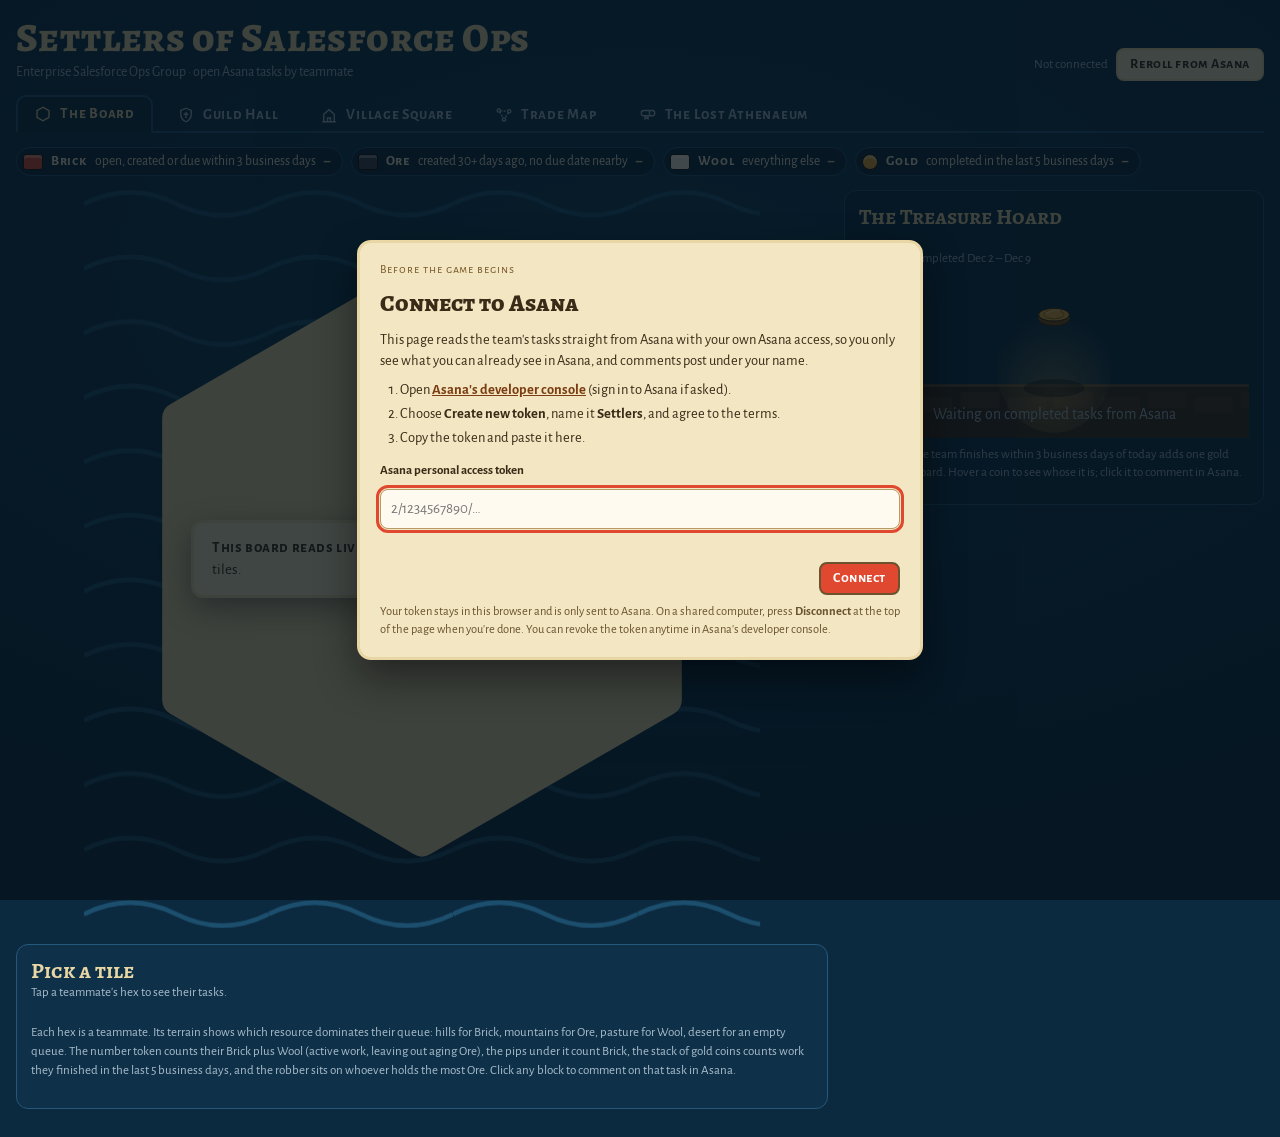
==== commit 38ff5421: "Archivist: read transcripts via the viewable JSON route; handle unauthenticated Co-Authored-By: Clau" ====
--- a/index.html
+++ b/index.html
@@ -4973,19 +4973,29 @@
     await pause(1500);
     await go(`https://${host}/_api/v2.0/shares/u!${b64url(src.url)}/driveItem?$select=id,name,parentReference,file`);
     const item = await page();
-    if (!item || !item.id){ if (item && item.error) throw new Error(item.error.message || item.error.code); return await signIn(); }
+    if (!item || !item.id){
+      const ec = item && item.error && String(item.error.code || "");
+      if (item && item.error && !/unauthenticated|InvalidAuthenticationToken|unauthorized/i.test(ec)) throw new Error(ec === "accessDenied" || ec === "itemNotFound" ? "you don't have access to that recording" : (item.error.message || ec));
+      return await signIn();
+    }
     const base = `https://${host}/_api/v2.1/drives/${item.parentReference.driveId}/items/${item.id}`;
     src.label = item.name || src.label;
     await go(base + "/media/transcripts");
     const list = await page(), ts = (list && list.value) || [];
     if (!list) return await signIn();
     if (!ts.length){ src.error = "no transcript on it"; arcSay(ARC_LINES.noTranscript, ""); return; }
-    await go(`${base}/media/transcripts/${ts[0].id}/streamContent`);
-    let raw = resText(await call("get_page_text", {tabId:tab, max_chars:900000}));
-    const v = raw.indexOf("WEBVTT"); if (v > 0) raw = raw.slice(v);
-    let text = /-->/.test(raw) ? cleanCaptions(raw) : "";
-    if (!text){ const j = resJson({content:[{type:"text", text:raw}]}); const e = j && (j.entries || j.value);
-      if (Array.isArray(e)) text = e.map(x => (x.speakerDisplayName ? x.speakerDisplayName + ": " : "") + (x.text || "")).join("\n"); }
+    /* streamContent itself downloads as a file; /content?format=json redirects to a viewable JSON copy */
+    const tr = ts.find(t => t.isDefault) || ts[0];
+    await go(`${base}/media/transcripts/${tr.id}/content?format=json`); await pause(600);
+    let raw = resText(await call("get_page_text", {tabId:tab, max_chars:2000000}));
+    let text = "";
+    const j = resJson({content:[{type:"text", text:raw}]}), e = j && (j.entries || j.value);
+    if (Array.isArray(e)){
+      const out = []; let who = null;
+      e.forEach(x => { const s = (x.speakerDisplayName || "").replace(/^([^,]+),\s*(.+)$/, "$2 $1"), t = (x.text || "").trim(); if (!t) return;
+        if (s && s === who) out[out.length - 1] += " " + t; else { out.push((s ? s + ": " : "") + t); who = s; } });
+      text = out.join("\n");
+    } else { const v = raw.indexOf("WEBVTT"); if (v >= 0) text = cleanCaptions(raw.slice(v)); }
     if (!text || text.length < 40) throw new Error("the transcript came back empty");
     src.text = text.slice(0, ARC_MAX_CHARS); src.name = src.label;
     try { await go(src.url); } catch(e){}
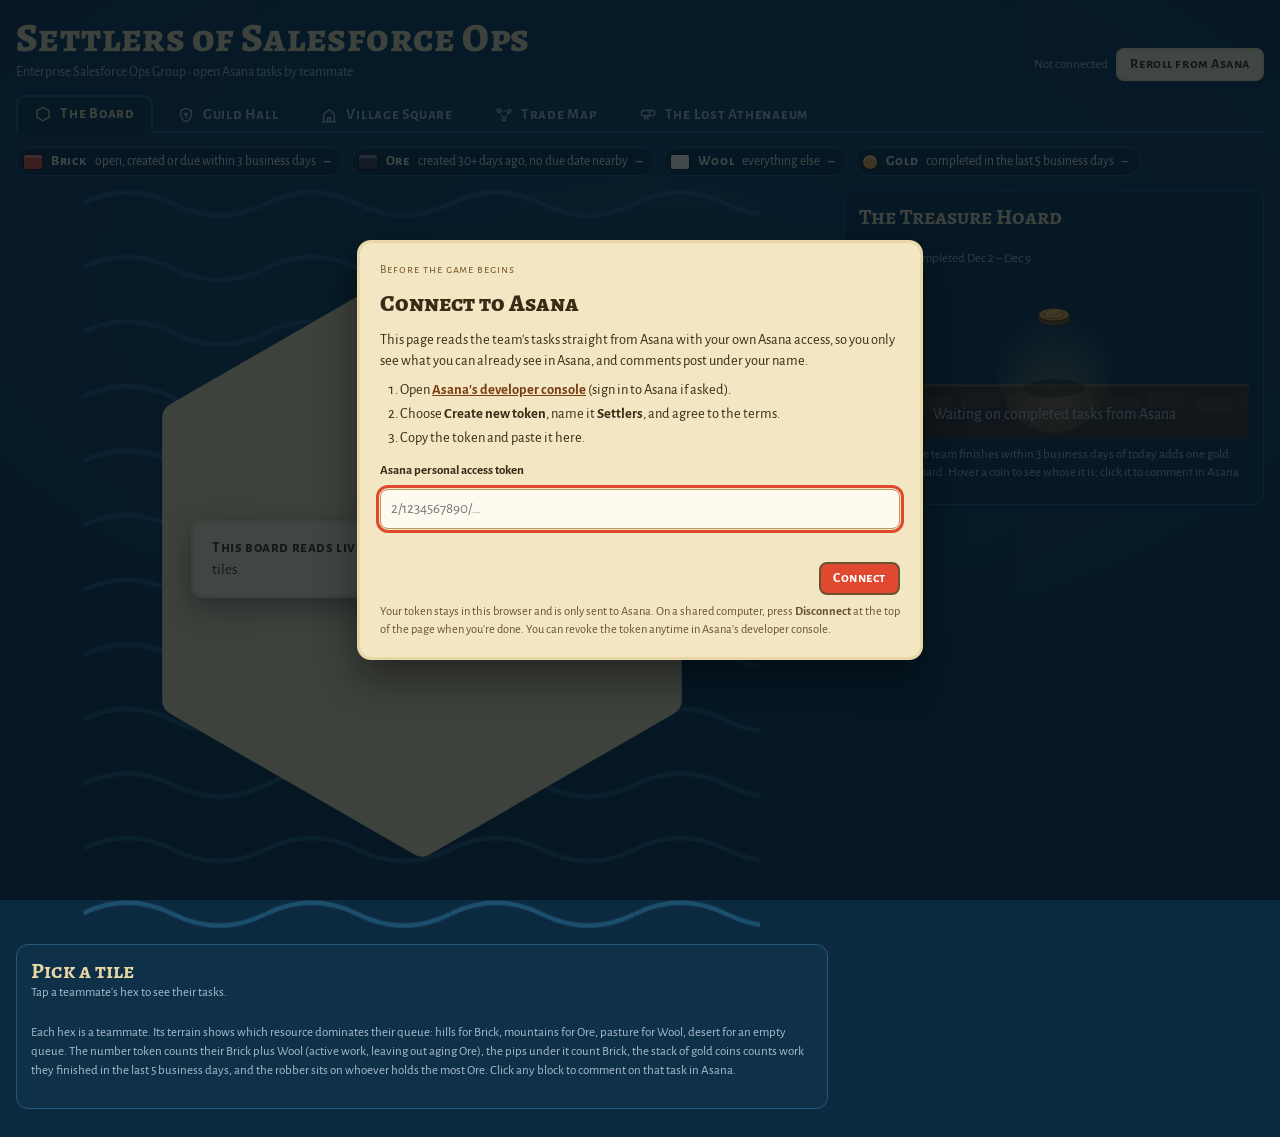
==== commit ad31d1d4: "Archivist: one button gathers links, fetches transcripts, then writes Co-Authored-By: Claude Opus 5." ====
--- a/index.html
+++ b/index.html
@@ -4888,11 +4888,12 @@
   idle:["Eh? Another visitor. Leave your link and the words behind it, and I'll set it down properly.", "Mind the ink. It never comes off, you know. Not in forty years.", "A recording, you say? I can't hear them. Bring me the transcript and I'll make sense of it.", "Everything worth knowing ends up in here eventually. Usually misfiled."],
   linkOnly:"A link, eh? The doors behind it are sealed to me, sign-ins and such. Paste me the words, or drop the transcript or file itself.",
   ready:"Ah, that's something I can read. Hand it over when you're ready.",
-  spLink:"SharePoint, is it? Lend me your key: press “Fetch with my sign-in” and I'll go through your own door for the transcript.",
+  spLink:"SharePoint, is it? Hand it over and I'll fetch the transcript through your own sign-in.",
   fetching:"Shuffling down to the SharePoint stacks with your key… a moment.",
   signIn:"The door wants your name. Sign in to Microsoft in the browser pane of the Claude app (Ctrl+Shift+B shows it), then press Fetch again.",
   noTranscript:"I found the recording, but no one kept a transcript of it. Transcription has to be on during the meeting. Paste me notes instead.",
   noBrowser:"My key only turns in the Claude desktop app, where its browser lives. Open this page there, or drop the transcript file.",
+  nothing:"I've nothing to read yet, only the name on the door. Give me the transcript or the words, or I'd be making it up.",
   fetched:w => `Got it: ${w} from the transcript. Hand it over when you're ready.`,
   reading:["Squinting at it now…", "Hmm. Hmm. Yes…", "Turning the pages…"],
   writing:"Setting it down: what you need to know, the key points, the steps, and a map of the process…",
@@ -4930,13 +4931,14 @@
   const sp = arcSources.some(x => x.kind === "link" && !x.text && isSharePoint(x.url));
   arc.meter.classList.toggle("wait", !chars && !!links);
   arc.meter.textContent = chars ? `about ${w < 1000 ? w + " words" : Math.round(w / 100) / 10 + "k words"} to read`
-    : links ? (sp ? "Press “Fetch with my sign-in” on the link (Claude desktop app), or drop the transcript file / paste its text above."
+    : links ? (sp ? "He’ll fetch the transcript with your sign-in when you hand it over (Claude desktop app only)."
              : vid ? "Waiting on the transcript. In Teams: meeting recap → Transcript → Download, then drop the file here or paste its text above."
                    : "Waiting on the words. He can't open links behind a sign-in, so drop the file itself or paste its text above.")
     : "";
-  arc.start.disabled = arcBusy || !chars;
+  const pending = /^https?:\/\//i.test(arc.url.value.trim());
+  arc.start.disabled = arcBusy || arcSources.some(s => s.fetching) || !(chars || links || pending);
   if (!quiet && !arcBusy && !arcSources.some(s => s.fetching)){ if (chars) arcSay(ARC_LINES.ready); else if (links) arcSay(sp ? ARC_LINES.spLink : vid ? ARC_LINES.video : ARC_LINES.linkOnly); }
-  arc.text.classList.toggle("arc-want", !chars && !!links);
+  arc.text.classList.toggle("arc-want", !chars && !!links && !sp);
 }
 /* ---------- reading SharePoint / OneDrive recordings through the viewer's own Microsoft sign-in ----------
    The page can't hold Microsoft credentials, but the Claude desktop app's browser can: the viewer signs in there once,
@@ -5078,6 +5080,8 @@
 arc.url.addEventListener("keydown", ev => { if (ev.key === "Enter"){ ev.preventDefault(); if (addLink(arc.url.value)) arc.url.value = ""; } });
 $("arc-file").addEventListener("change", ev => { addFiles([...ev.target.files]); ev.target.value = ""; });
 arc.text.addEventListener("input", () => arcRefresh());
+arc.url.addEventListener("input", () => arcRefresh(true));
+arc.url.addEventListener("paste", () => setTimeout(() => { if (addLink(arc.url.value)) arc.url.value = ""; }, 0));
 
 /* ---------- writing the article ---------- */
 const bytes = s => new TextEncoder().encode(s).length;
@@ -5137,9 +5141,20 @@
       code === "cancelled" ? "Very well, I'll stop." :
       code === "invalid_json" ? "I botched the lettering on that one. Ask me again." :
       "Something went wrong in the writing. Try me again.", "");
-  }finally{ arcBusy = false; arcAbort = null; arcRefresh(); }
-}
-arc.start.addEventListener("click", arcWrite);
+  }finally{ arcBusy = false; arcAbort = null; arcRefresh(true); }
+}
+/* the button gathers first: takes a link left in the box, fetches any SharePoint transcripts not yet read, then writes */
+async function arcGo(){
+  if (arcBusy) return;
+  if (addLink(arc.url.value)) arc.url.value = "";
+  for (const x of arcSources.filter(x => x.kind === "link" && !x.text && isSharePoint(x.url))) await fetchSigned(x);
+  if (!corpusChars()){
+    if (!arcSources.some(x => x.error)) arcSay(ARC_LINES.nothing, "");
+    arc.text.focus(); return;
+  }
+  arcWrite();
+}
+arc.start.addEventListener("click", arcGo);
 function normalizeArticle(a, links){
   const arr = v => (Array.isArray(v) ? v : []).map(x => String(x || "").trim()).filter(Boolean);
   const flow = a && a.flow && Array.isArray(a.flow.nodes) ? a.flow : {nodes:[], edges:[]};
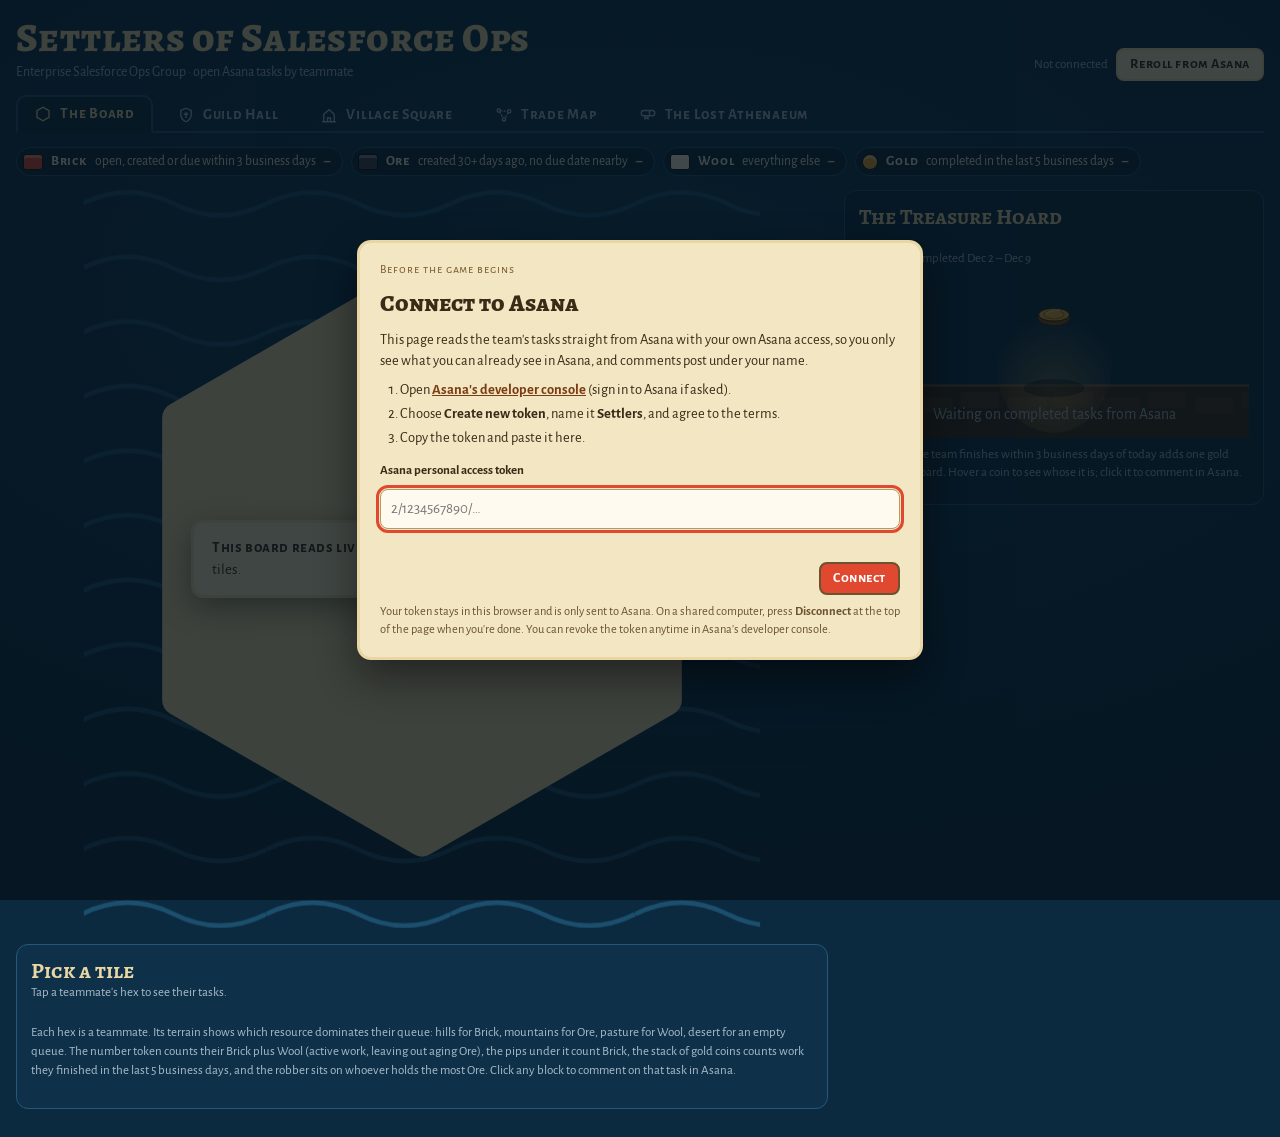
==== commit 8fc0d3a4: "Archivist: timestamped transcripts and screenshots captured from the recording Co-Authored-By: Claud" ====
--- a/index.html
+++ b/index.html
@@ -690,6 +690,14 @@
 @keyframes arcread{0%,100%{transform:rotate(1deg)}25%{transform:rotate(4deg) translate(-3px,1px)}75%{transform:rotate(-1deg) translate(3px,0)}}
 @keyframes arcflourish{0%{transform:rotate(0)}40%{transform:rotate(-14deg)}100%{transform:rotate(0)}}
 @media (prefers-reduced-motion:reduce){#arc-svg *{animation:none!important}}
+.arc-shots{display:grid;grid-template-columns:repeat(auto-fill,minmax(260px,1fr));gap:12px;margin:10px 0 4px}
+.arc-shot{position:relative;margin:0;background:#1a120a;border:1px solid #6b5232;border-radius:6px;padding:6px;box-shadow:0 2px 8px rgba(0,0,0,.35)}
+.arc-shot img{display:block;width:100%;height:auto;border-radius:3px;filter:sepia(.12) contrast(1.02)}
+.arc-shot figcaption{font-size:12.5px;color:#e6d3a8;margin-top:5px;line-height:1.35}
+.arc-shot .arc-x{position:absolute;top:8px;right:8px;background:rgba(20,14,8,.8);border-radius:50%;width:24px;height:24px}
+.ath-shot{display:inline-block;width:min(100%,420px);margin:8px 0;vertical-align:top}
+.ath-shot figcaption{color:#3a2a1a}
+.ath-shot{background:#efe2bf;border-color:#a8946c}
 
 /* ---------- standalone: Asana connection ---------- */
 body{margin:0}
@@ -4430,6 +4438,9 @@
       const tag = n.tagName;
       if (tag === "A"){
         const href = n.getAttribute("href") || "";
+        const blob = /\/_blob\/([0-9a-f]{32})/i.exec(href);
+        if (blob){ const f = mk("figure", "arc-shot ath-shot"); const im = mk("img"); im.src = "/_blob/" + blob[1]; im.alt = n.textContent; im.loading = "lazy";
+          im.addEventListener("error", () => f.remove()); f.append(im, mk("figcaption", null, n.textContent)); dst.appendChild(f); return; }
         if (/^https?:\/\//i.test(href)){ const a = mk("a", "ath-seal"); a.href = href; a.target = "_blank"; a.rel = "noopener noreferrer"; a.title = href; const label = n.textContent.trim(); a.append(mk("i"), mk("span", null, label && label !== href ? label : linkLabel(href))); dst.appendChild(a); }
         else dst.appendChild(document.createTextNode(n.textContent));
         return;
@@ -4954,6 +4965,57 @@
   try { return JSON.parse(t.slice(a, b + 1)); } catch(e){ return null; }
 }
 let arcTab = null;
+const offSec = o => { const m = /^(\d+):(\d+):(\d+(?:\.\d+)?)/.exec(String(o || "")); return m ? +m[1] * 3600 + +m[2] * 60 + Math.floor(+m[3]) : null; };
+const clock = sec => { const h = Math.floor(sec / 3600), m = Math.floor(sec / 60) % 60, x = sec % 60, p = n => String(n).padStart(2, "0"); return h ? `${h}:${p(m)}:${p(x)}` : `${m}:${p(x)}`; };
+const unclock = t => { const p = String(t || "").replace(/[\[\]\s]/g, "").split(":").map(Number); if (!p.length || p.some(isNaN)) return null; return p.reduce((a, n) => a * 60 + n, 0); };
+/* the Stream player for a recording, opened at a given second */
+function streamBase(webUrl, host){
+  try{ const path = decodeURIComponent(new URL(webUrl).pathname), site = (/^\/(personal|sites|teams)\/[^/]+/.exec(path) || [""])[0];
+    return {host, site, path}; }catch(e){ return null; }
+}
+function streamAt(v, sec){
+  const nav = btoa(JSON.stringify({playbackOptions:{startTimeInSeconds:Math.max(0, Math.round(sec))}, referralInfo:{referralApp:"StreamWebApp", referralView:"ShareDialog-Link", referralAppPlatform:"Web", referralMode:"view"}}));
+  return `https://${v.host}${v.site}/_layouts/15/stream.aspx?id=${encodeURIComponent(v.path)}&nav=${encodeURIComponent(nav)}`;
+}
+/* find the player in a screenshot: the video's letterbox is pure black, the Stream page around it is not */
+function cropPlayer(img){
+  const c = document.createElement("canvas"), W = img.naturalWidth, H = img.naturalHeight; c.width = W; c.height = H;
+  const g = c.getContext("2d"); g.drawImage(img, 0, 0); const d = g.getImageData(0, 0, W, H).data;
+  const blk = (x, y) => { const i = (y * W + x) * 4; return Math.max(d[i], d[i + 1], d[i + 2]) < 10; };
+  const rows = []; for (let y = 0; y < H; y++){ let n = 0; for (let x = 0; x < W; x += 2) n += blk(x, y); if (n > .15 * W / 2) rows.push(y); }
+  let box = null;
+  if (rows.length > 20){
+    const y0 = rows[0], y1 = rows[rows.length - 1]; let best = [0, 0, 0];
+    for (const yy of [y0 + 2, y1 - 2]){ let st = -1; for (let x = 0; x <= W; x++){ const b = x < W && blk(x, yy); if (b && st < 0) st = x; if (!b && st >= 0){ if (x - st > best[0]) best = [x - st, st, x - 1]; st = -1; } } }
+    if (best[0] > W * .3 && y1 - y0 > H * .15) box = [best[1], y0, best[2] - best[1] + 1, y1 - y0 + 1];
+  }
+  if (!box) box = [0, 0, W, H];
+  const o = document.createElement("canvas"); o.width = box[2]; o.height = box[3];
+  o.getContext("2d").drawImage(c, box[0], box[1], box[2], box[3], 0, 0, box[2], box[3]);
+  return new Promise(res => o.toBlob(res, "image/jpeg", .88));
+}
+async function captureShots(a){
+  const v = (arcSources.find(x => x.video) || {}).video;
+  if (!v || !a.shots.length) return;
+  const mcp = await claude.use("mcp").catch(() => null); if (!mcp) return;
+  const call = (tool, input) => mcp.callTool(BROWSER, tool, input, {cache:false});
+  for (let k = 0; k < a.shots.length; k++){
+    const sh = a.shots[k];
+    sh.watch = streamAt(v, sh.sec);
+    arcSay(`Fetching the pictures: ${k + 1} of ${a.shots.length}, at ${clock(sh.sec)}…`, "reading");
+    try{
+      await call("navigate", arcTab ? {url:streamAt(v, sh.sec + 1), tabId:arcTab} : {url:streamAt(v, sh.sec + 1)});
+      await call("computer", {action:"hover", coordinate:[2, 2], ...(arcTab ? {tabId:arcTab} : {})});
+      await call("computer", {action:"wait", duration:6, ...(arcTab ? {tabId:arcTab} : {})});
+      const r = await call("computer", {action:"screenshot", ...(arcTab ? {tabId:arcTab} : {})});
+      const im = ((r && r.content) || []).find(b => b && b.type === "image" && b.data);
+      if (!im) continue;
+      const img = new Image(); img.src = `data:${im.mimeType || "image/jpeg"};base64,${im.data}`; await img.decode();
+      sh.blob = await cropPlayer(img); if (sh.blob) sh.preview = URL.createObjectURL(sh.blob);
+    }catch(e){ if (e && /server_not_connected|not_granted|not_in_manifest/.test(e.code || "")) break; }
+  }
+  try { await call("navigate", arcTab ? {url:streamAt(v, a.shots[0].sec), tabId:arcTab} : {url:streamAt(v, a.shots[0].sec)}); } catch(e){}
+}
 const pause = ms => new Promise(r => setTimeout(r, ms));
 async function fetchSigned(src){
   if (arcBusy || src.fetching) return;
@@ -4973,7 +5035,7 @@
       tab = arcTab = opened?.payload?.tabId || (/tab\s*_?id["'\s:=]+["']?([\w-]+)/i.exec(resText(opened)) || [])[1] || null;
     }
     await pause(1500);
-    await go(`https://${host}/_api/v2.0/shares/u!${b64url(src.url)}/driveItem?$select=id,name,parentReference,file`);
+    await go(`https://${host}/_api/v2.0/shares/u!${b64url(src.url)}/driveItem?$select=id,name,parentReference,file,webUrl`);
     const item = await page();
     if (!item || !item.id){
       const ec = item && item.error && String(item.error.code || "");
@@ -4982,6 +5044,7 @@
     }
     const base = `https://${host}/_api/v2.1/drives/${item.parentReference.driveId}/items/${item.id}`;
     src.label = item.name || src.label;
+    src.video = /\.(mp4|mov|m4v|webm)$/i.test(item.name || "") ? streamBase(item.webUrl, host) : null;
     await go(base + "/media/transcripts");
     const list = await page(), ts = (list && list.value) || [];
     if (!list) return await signIn();
@@ -4993,9 +5056,12 @@
     let text = "";
     const j = resJson({content:[{type:"text", text:raw}]}), e = j && (j.entries || j.value);
     if (Array.isArray(e)){
-      const out = []; let who = null;
+      /* one paragraph per speaker turn, each stamped with its time; long turns get a fresh stamp every minute or so */
+      const out = []; let who = null, mark = -1e9;
       e.forEach(x => { const s = (x.speakerDisplayName || "").replace(/^([^,]+),\s*(.+)$/, "$2 $1"), t = (x.text || "").trim(); if (!t) return;
-        if (s && s === who) out[out.length - 1] += " " + t; else { out.push((s ? s + ": " : "") + t); who = s; } });
+        const sec = offSec(x.startOffset), st = sec == null ? "" : `[${clock(sec)}] `;
+        if (s && s === who){ if (sec != null && sec - mark > 50){ out[out.length - 1] += " " + st + t; mark = sec; } else out[out.length - 1] += " " + t; }
+        else { out.push(st + (s ? s + ": " : "") + t); who = s; if (sec != null) mark = sec; } });
       text = out.join("\n");
     } else { const v = raw.indexOf("WEBVTT"); if (v >= 0) text = cleanCaptions(raw.slice(v)); }
     if (!text || text.length < 40) throw new Error("the transcript came back empty");
@@ -5098,8 +5164,9 @@
  "steps_kind": "to complete" if the source teaches how to do something, or "executed" if it records what was done,
  "steps": ["ordered steps, each one short imperative sentence"],
  "flow": {"nodes": [{"id": "n1", "label": "at most 6 words", "type": "start|step|decision|end"}], "edges": [{"from": "n1", "to": "n2", "label": "optional, e.g. Yes or No"}]},
- "gaps": ["anything important the source left unclear; empty if none"]}
-Rules: use only what the source says; never invent names, numbers or links. The flow is a process map of the steps with 5 to 14 nodes, exactly one start node, at least one end node, and decision nodes whose outgoing edges are labeled. Write for a Salesforce CRM operations team at the University of Kentucky.`;
+ "gaps": ["anything important the source left unclear; empty if none"],
+ "shots": [{"at": "a [m:ss] or [h:mm:ss] timestamp copied exactly from the source", "caption": "what is on screen at that moment, at most 14 words", "step": "number of the step it illustrates, or 0"}]}
+Rules: use only what the source says; never invent names, numbers or links. The flow is a process map of the steps with 5 to 14 nodes, exactly one start node, at least one end node, and decision nodes whose outgoing edges are labeled. Shots: only if the source carries [timestamps]; pick 0 to 6 moments where someone is showing a screen, a setting, a record or a result that a reader would want to see, preferring the moments that illustrate the steps; use timestamps that appear in the source. Write for a Salesforce CRM operations team at the University of Kentucky.`;
 async function arcWrite(){
   if (arcBusy) return;
   const text = corpus(); if (!text.trim()) return;
@@ -5121,7 +5188,7 @@
       const notes = [];
       for (let k = 0; k < parts.length; k++){
         arcSay(`Reading part ${k + 1} of ${parts.length}… ${ARC_LINES.reading[k % ARC_LINES.reading.length]}`, "reading");
-        const r = await sample(`You are condensing part ${k + 1} of ${parts.length} of a long source (a meeting transcript or document) so an article can be written from it later. Keep every decision, fact, number, owner, system, date, warning and step, in order, as terse bullet notes. Drop small talk.\n\n${parts[k]}`, {signal:arcAbort.signal, cache:false});
+        const r = await sample(`You are condensing part ${k + 1} of ${parts.length} of a long source (a meeting transcript or document) so an article can be written from it later. Keep every decision, fact, number, owner, system, date, warning and step, in order, as terse bullet notes. Start each note with the nearest [timestamp] from the source when there is one, and keep notes about what was being shown on screen. Drop small talk.\n\n${parts[k]}`, {signal:arcAbort.signal, cache:false});
         notes.push(`--- Notes on part ${k + 1} ---\n${r.text}`);
       }
       source = notes.join("\n\n");
@@ -5131,6 +5198,9 @@
     const prompt = `You are the archivist of a team knowledge base. Turn the source below into a knowledge article.\n${focus ? `The reader especially wants: ${focus}\n` : ""}${links.length ? `The source came from: ${links.join(" , ")}\n` : ""}\n${ARTICLE_SPEC}\n\nSOURCE:\n${source}`;
     const art = await sample.json(prompt, {signal:arcAbort.signal, cache:false});
     arcArticle = normalizeArticle(art, links);
+    arcArticle.shots.sort((x, y) => x.sec - y.sec);
+    if (arcArticle.shots.length && arcSources.some(x => x.video)) await captureShots(arcArticle);
+    arcArticle.shots = arcArticle.shots.filter(x => x.blob || x.watch);
     showArticle(arcArticle);
     paperSound("unroll");
     arcSay(ARC_LINES.done, "done");
@@ -5162,7 +5232,7 @@
   const nodes = flow.nodes.map((n, i) => { let id = String(n.id || "n" + (i + 1)).replace(/[^\w]/g, "") || "n" + (i + 1); if (/^\d/.test(id)) id = "n" + id; while (ids.has(id)) id += "x"; ids.add(id); return {id, label:String(n.label || "").replace(/["\[\]{}|()]/g, "'").slice(0, 60) || id, type: ["start", "step", "decision", "end"].includes(n.type) ? n.type : "step", _orig:String(n.id)}; });
   const map = new Map(nodes.map(n => [n._orig, n.id]));
   const edges = (Array.isArray(flow.edges) ? flow.edges : []).map(e => ({from:map.get(String(e.from)), to:map.get(String(e.to)), label:e.label ? String(e.label).replace(/[|"]/g, "").slice(0, 24) : null})).filter(e => e.from && e.to);
-  return {title:String((a && a.title) || "Untitled knowledge").slice(0, 120), summary:String((a && a.summary) || ""), need:arr(a && a.need_to_know), points:arr(a && a.key_points), kind:(a && a.steps_kind) === "executed" ? "executed" : "to complete", steps:arr(a && a.steps), gaps:arr(a && a.gaps), flow:{nodes, edges}, links, files:arcSources.filter(x => x.kind === "file" && x.text).map(x => x.name)};
+  return {title:String((a && a.title) || "Untitled knowledge").slice(0, 120), summary:String((a && a.summary) || ""), need:arr(a && a.need_to_know), points:arr(a && a.key_points), kind:(a && a.steps_kind) === "executed" ? "executed" : "to complete", steps:arr(a && a.steps), gaps:arr(a && a.gaps), flow:{nodes, edges}, links, shots:(Array.isArray(a && a.shots) ? a.shots : []).map(x => ({sec:unclock(x && x.at), caption:String((x && x.caption) || "").slice(0, 140), step:+(x && x.step) || 0})).filter(x => x.sec != null).slice(0, 6), files:arcSources.filter(x => x.kind === "file" && x.text).map(x => x.name)};
 }
 function mermaid(flow){
   const lines = ["flowchart TD"];
@@ -5178,6 +5248,7 @@
   if (a.need.length) h += `<h2>What you need to know</h2><ul>${li(a.need)}</ul>`;
   if (a.points.length) h += `<h2>Key points</h2><ul>${li(a.points)}</ul>`;
   if (a.steps.length) h += `<h2>Steps ${a.kind === "executed" ? "executed" : "to complete"}</h2><ol>${li(a.steps)}</ol>`;
+  if (a.shots.length) h += `<h2>Screens from the recording</h2><ul>${a.shots.map(x => `<li><strong>${clock(x.sec)}</strong>${x.step ? ` (step ${x.step})` : ""} ${xe(x.caption)}${x.asset ? ` <a href="${xe(x.asset)}">Screenshot at ${clock(x.sec)}</a>` : ""}${x.watch ? ` <a href="${xe(x.watch)}">Watch from ${clock(x.sec)}</a>` : ""}</li>`).join("")}</ul>`;
   if (a.flow.nodes.length) h += `<h2>Process map</h2><pre>${xe(mermaid(a.flow))}</pre>`;
   if (a.gaps.length) h += `<h2>Still unclear</h2><ul>${li(a.gaps)}</ul>`;
   if (a.links.length || a.files.length) h += `<h2>Sources</h2><ul>${a.links.map(u => `<li><a href="${xe(u)}">${xe(linkLabel(u))}</a></li>`).join("")}${a.files.map(f => `<li>${xe(f)}</li>`).join("")}</ul>`;
@@ -5192,6 +5263,17 @@
   card.appendChild(t);
   const body = richBody(articleHtml(a).replace(/<hr\/>.*$/, "</body>"));
   if (body) card.appendChild(body);
+  const pics = a.shots.filter(x => x.preview);
+  if (pics.length){
+    const g = mk("div", "arc-shots");
+    pics.forEach(x => { const f = mk("figure", "arc-shot"); const i = mk("img"); i.src = x.preview; i.alt = x.caption; i.loading = "lazy";
+      const rm = mk("button", "arc-x", "×"); rm.type = "button"; rm.title = "Leave this one out";
+      rm.addEventListener("click", () => { a.shots.splice(a.shots.indexOf(x), 1); f.remove(); });
+      f.append(i, mk("figcaption", null, `${clock(x.sec)} · ${x.caption}`), rm); g.appendChild(f); });
+    const hd = [...card.querySelectorAll(".ath-rich h4")].find(h => /screens from/i.test(h.textContent));
+    const after = hd && hd.nextElementSibling;
+    if (after) after.after(g); else card.insertBefore(g, card.querySelector(".ath-acts"));
+  }
   const acts = mk("div", "ath-acts");
   const seal = mk("button", "ath-btn", "Seal it onto the Knowledge shelf"); seal.type = "button";
   const again = mk("button", "ath-btn ghost", "Ask him to write it again"); again.type = "button";
@@ -5212,6 +5294,13 @@
   if (!mcp){ msg.textContent = "Asana isn't connected here, so I can't file it."; return; }
   btn.disabled = true; msg.textContent = "Sealing it…";
   try{
+    const toUp = a.shots.filter(x => x.blob && !x.asset);
+    if (toUp.length){
+      const assets = await claude.use("assets").catch(() => null);
+      if (assets) for (const x of toUp){ msg.textContent = `Pressing the pictures into the page… ${toUp.indexOf(x) + 1} of ${toUp.length}`;
+        try { const up = await assets.upload(new File([x.blob], `screen-${clock(x.sec).replace(/:/g, "-")}.jpg`, {type:"image/jpeg"})); x.asset = new URL(up.url, location.href).href; } catch(e){} }
+      msg.textContent = "Sealing it…";
+    }
     const res = payloadOf(await mcp.callTool(SERVER, "create_tasks", {default_assignee:"me", tasks:[{name:a.title.trim() || "Untitled knowledge", html_notes:articleHtml(a), assignee:"me", assignee_section:KNOWLEDGE_SECTION}]}, {cache:false}));
     if (res && Array.isArray(res.failed) && res.failed.length && !(res.succeeded || []).length) throw {code:"tool_error", message:JSON.stringify(res.failed[0].errors || res.failed[0]).slice(0, 200)};
     const gid = findGid(res && (res.succeeded || res.data || res));
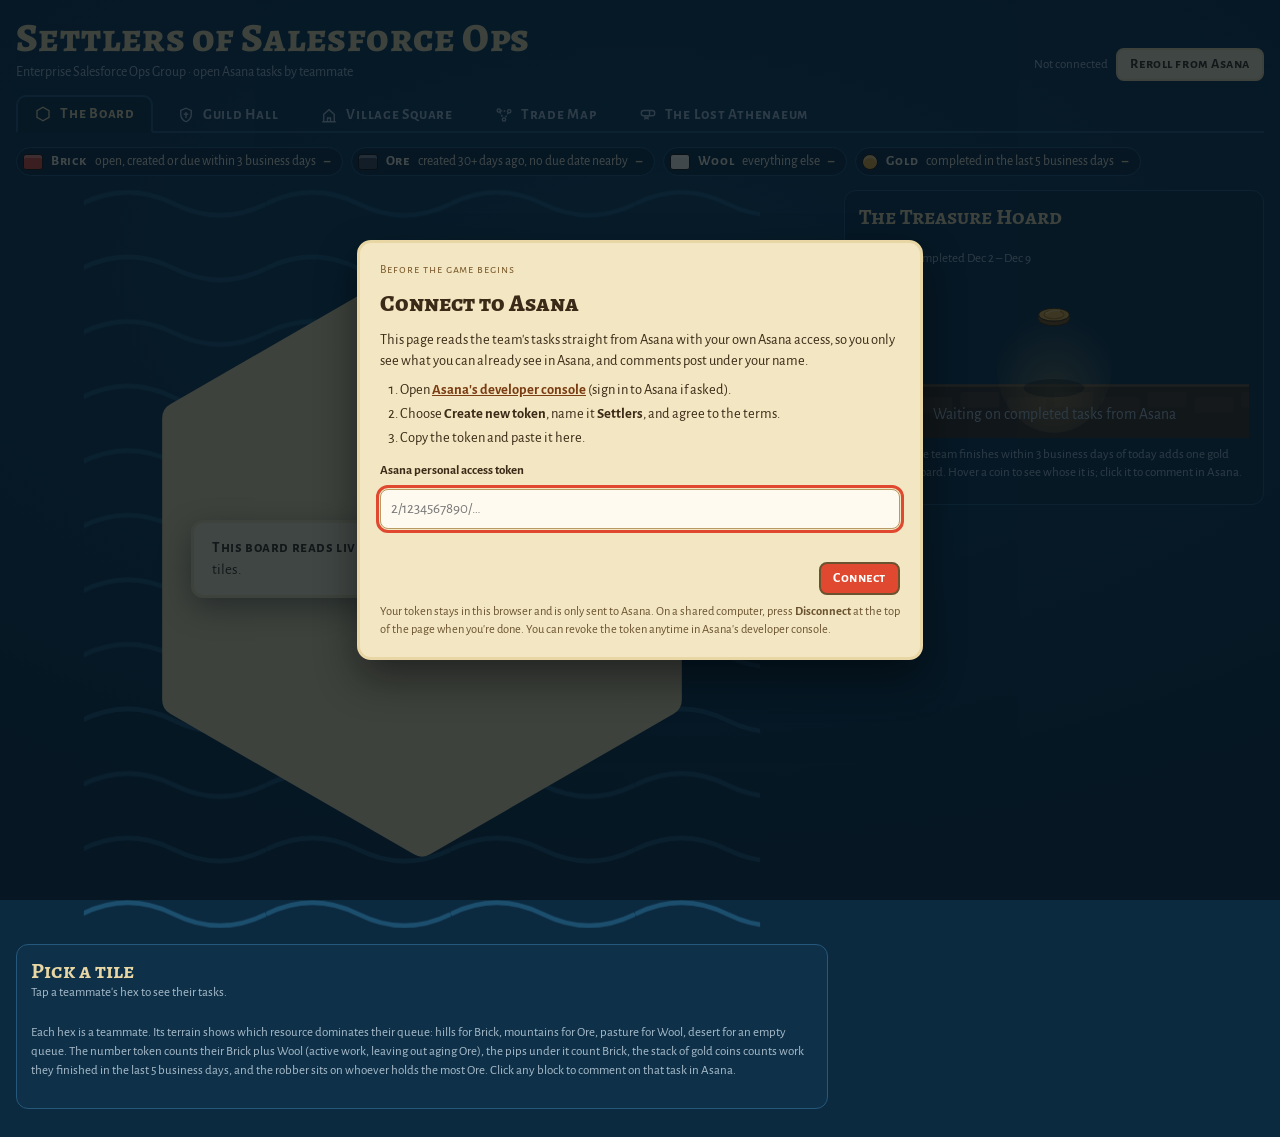
==== commit dfada5ff: "Archivist: screenshots checkbox; works in any browser from pasted transcript text Co-Authored-By: Cl" ====
--- a/index.html
+++ b/index.html
@@ -698,6 +698,9 @@
 .ath-shot{display:inline-block;width:min(100%,420px);margin:8px 0;vertical-align:top}
 .ath-shot figcaption{color:#3a2a1a}
 .ath-shot{background:#efe2bf;border-color:#a8946c}
+.arc-check{display:flex;align-items:flex-start;gap:8px;font-size:13.5px;color:var(--ink);cursor:pointer;margin:2px 0 4px}
+.arc-check input{accent-color:#e9c27a;width:17px;height:17px;margin:1px 0 0;flex:none}
+.arc-check em{font-style:normal;color:var(--muted);font-size:12.5px}
 
 /* ---------- standalone: Asana connection ---------- */
 body{margin:0}
@@ -872,6 +875,7 @@
         </div>
         <label class="arc-field"><span>The words themselves <em>(paste a transcript or document text if he can't open the link)</em></span><textarea id="arc-text" rows="5" spellcheck="false" placeholder="Paste the meeting transcript, notes or document text here…"></textarea></label>
         <label class="arc-field"><span>Anything he should focus on? <em>(optional)</em></span><input type="text" id="arc-focus" maxlength="200" placeholder="e.g. the steps to build the postcard file"></label>
+        <label class="arc-check"><input type="checkbox" id="arc-shots-on"> <span>Include screenshots from the recording <em>(Claude desktop app only: he opens the video in the app’s browser and captures the moments he picks)</em></span></label>
         <div class="arc-go"><button type="button" id="arc-start" disabled>Hand it to the Archivist</button><span class="arc-meter" id="arc-meter"></span></div>
         <div class="arc-result" id="arc-result" hidden></div>
       </div>
@@ -4942,14 +4946,15 @@
   const sp = arcSources.some(x => x.kind === "link" && !x.text && isSharePoint(x.url));
   arc.meter.classList.toggle("wait", !chars && !!links);
   arc.meter.textContent = chars ? `about ${w < 1000 ? w + " words" : Math.round(w / 100) / 10 + "k words"} to read`
-    : links ? (sp ? "He’ll fetch the transcript with your sign-in when you hand it over (Claude desktop app only)."
+    : links ? (sp ? (arcShotsOn() ? "He’ll fetch the transcript and take screenshots with your sign-in when you hand it over (Claude desktop app only)."
+                                 : "In the Claude desktop app he’ll fetch the transcript himself. In Chrome, paste the transcript’s text above (or drop the file).")
              : vid ? "Waiting on the transcript. In Teams: meeting recap → Transcript → Download, then drop the file here or paste its text above."
                    : "Waiting on the words. He can't open links behind a sign-in, so drop the file itself or paste its text above.")
     : "";
   const pending = /^https?:\/\//i.test(arc.url.value.trim());
   arc.start.disabled = arcBusy || arcSources.some(s => s.fetching) || !(chars || links || pending);
   if (!quiet && !arcBusy && !arcSources.some(s => s.fetching)){ if (chars) arcSay(ARC_LINES.ready); else if (links) arcSay(sp ? ARC_LINES.spLink : vid ? ARC_LINES.video : ARC_LINES.linkOnly); }
-  arc.text.classList.toggle("arc-want", !chars && !!links && !sp);
+  arc.text.classList.toggle("arc-want", !chars && !!links && !(sp && arcShotsOn()));
 }
 /* ---------- reading SharePoint / OneDrive recordings through the viewer's own Microsoft sign-in ----------
    The page can't hold Microsoft credentials, but the Claude desktop app's browser can: the viewer signs in there once,
@@ -4968,6 +4973,17 @@
 const offSec = o => { const m = /^(\d+):(\d+):(\d+(?:\.\d+)?)/.exec(String(o || "")); return m ? +m[1] * 3600 + +m[2] * 60 + Math.floor(+m[3]) : null; };
 const clock = sec => { const h = Math.floor(sec / 3600), m = Math.floor(sec / 60) % 60, x = sec % 60, p = n => String(n).padStart(2, "0"); return h ? `${h}:${p(m)}:${p(x)}` : `${m}:${p(x)}`; };
 const unclock = t => { const p = String(t || "").replace(/[\[\]\s]/g, "").split(":").map(Number); if (!p.length || p.some(isNaN)) return null; return p.reduce((a, n) => a * 60 + n, 0); };
+/* a "watch from here" address, worked out from a SharePoint video link when the browser never opened it */
+function videoFromLink(){
+  const l = arcSources.find(x => x.kind === "link" && isSharePoint(x.url) && (/\/:v:\//.test(x.url) || /\.(mp4|mov|m4v|webm)(\?|$)/i.test(x.url) || /stream\.aspx/i.test(x.url)));
+  if (!l) return null;
+  try{
+    const u = new URL(l.url), m = /^\/:v:\/r(\/.*)$/.exec(u.pathname);
+    if (m){ const path = decodeURIComponent(m[1]); const site = (/^\/(personal|sites|teams)\/[^/]+/.exec(path) || [""])[0]; return {host:u.host, site, path}; }
+    if (/stream\.aspx/i.test(u.pathname) && u.searchParams.get("id")){ const path = u.searchParams.get("id"); return {host:u.host, site:u.pathname.replace(/\/_layouts\/15\/stream\.aspx$/i, ""), path}; }
+    return {share:l.url};
+  }catch(e){ return null; }
+}
 /* the Stream player for a recording, opened at a given second */
 function streamBase(webUrl, host){
   try{ const path = decodeURIComponent(new URL(webUrl).pathname), site = (/^\/(personal|sites|teams)\/[^/]+/.exec(path) || [""])[0];
@@ -4975,6 +4991,7 @@
 }
 function streamAt(v, sec){
   const nav = btoa(JSON.stringify({playbackOptions:{startTimeInSeconds:Math.max(0, Math.round(sec))}, referralInfo:{referralApp:"StreamWebApp", referralView:"ShareDialog-Link", referralAppPlatform:"Web", referralMode:"view"}}));
+  if (v.share) return v.share + (v.share.includes("?") ? "&" : "?") + "nav=" + encodeURIComponent(nav);
   return `https://${v.host}${v.site}/_layouts/15/stream.aspx?id=${encodeURIComponent(v.path)}&nav=${encodeURIComponent(nav)}`;
 }
 /* find the player in a screenshot: the video's letterbox is pure black, the Stream page around it is not */
@@ -5083,8 +5100,8 @@
 const scriptCache = {};
 function loadScript(src){ return scriptCache[src] || (scriptCache[src] = new Promise((res, rej) => { const el = document.createElement("script"); el.src = src; el.onload = res; el.onerror = () => { delete scriptCache[src]; rej(new Error("Couldn't load a reader for that file type.")); }; document.head.appendChild(el); })); }
 function cleanCaptions(t){
-  return t.replace(/^WEBVTT.*$/m, "").replace(/^\d+\s*$/gm, "").replace(/^[\d:.,]+\s*-->\s*[\d:.,]+.*$/gm, "")
-    .replace(/<v\s+([^>]+)>/g, "$1: ").replace(/<\/?[^>]+>/g, "").replace(/\n{3,}/g, "\n\n").trim();
+  return t.replace(/^WEBVTT.*$/m, "").replace(/^\d+\s*$/gm, "").replace(/^([\d:.,]+)\s*-->\s*[\d:.,]+.*$/gm, (m, a) => { const x = unclock(a.replace(",", ".")); return x == null ? "" : `[${clock(Math.floor(x))}]`; })
+    .replace(/<v\s+([^>]+)>/g, "$1: ").replace(/<\/?[^>]+>/g, "").replace(/(\[[\d:]+\])\s*\n+/g, "$1 ").replace(/\n{3,}/g, "\n\n").trim();
 }
 async function readFile(file){
   const name = file.name, ext = (name.split(".").pop() || "").toLowerCase();
@@ -5165,8 +5182,8 @@
  "steps": ["ordered steps, each one short imperative sentence"],
  "flow": {"nodes": [{"id": "n1", "label": "at most 6 words", "type": "start|step|decision|end"}], "edges": [{"from": "n1", "to": "n2", "label": "optional, e.g. Yes or No"}]},
  "gaps": ["anything important the source left unclear; empty if none"],
- "shots": [{"at": "a [m:ss] or [h:mm:ss] timestamp copied exactly from the source", "caption": "what is on screen at that moment, at most 14 words", "step": "number of the step it illustrates, or 0"}]}
-Rules: use only what the source says; never invent names, numbers or links. The flow is a process map of the steps with 5 to 14 nodes, exactly one start node, at least one end node, and decision nodes whose outgoing edges are labeled. Shots: only if the source carries [timestamps]; pick 0 to 6 moments where someone is showing a screen, a setting, a record or a result that a reader would want to see, preferring the moments that illustrate the steps; use timestamps that appear in the source. Write for a Salesforce CRM operations team at the University of Kentucky.`;
+ "shots": [{"at": "a timestamp copied exactly from the source, like 10:25 or 1:02:03", "caption": "what is on screen at that moment, at most 14 words", "step": "number of the step it illustrates, or 0"}]}
+Rules: use only what the source says; never invent names, numbers or links. The flow is a process map of the steps with 5 to 14 nodes, exactly one start node, at least one end node, and decision nodes whose outgoing edges are labeled. Shots: only if the source carries timestamps (like [10:25], 10:25 or 0:10:25); pick 0 to 6 moments where someone is showing a screen, a setting, a record or a result that a reader would want to see, preferring the moments that illustrate the steps; use timestamps that appear in the source. Write for a Salesforce CRM operations team at the University of Kentucky.`;
 async function arcWrite(){
   if (arcBusy) return;
   const text = corpus(); if (!text.trim()) return;
@@ -5199,7 +5216,9 @@
     const art = await sample.json(prompt, {signal:arcAbort.signal, cache:false});
     arcArticle = normalizeArticle(art, links);
     arcArticle.shots.sort((x, y) => x.sec - y.sec);
-    if (arcArticle.shots.length && arcSources.some(x => x.video)) await captureShots(arcArticle);
+    const vid = (arcSources.find(x => x.video) || {}).video || videoFromLink();
+    if (vid) arcArticle.shots.forEach(sh => { sh.watch = streamAt(vid, sh.sec); });
+    if (arcArticle.shots.length && arcShotsOn() && arcSources.some(x => x.video)) await captureShots(arcArticle);
     arcArticle.shots = arcArticle.shots.filter(x => x.blob || x.watch);
     showArticle(arcArticle);
     paperSound("unroll");
@@ -5217,7 +5236,8 @@
 async function arcGo(){
   if (arcBusy) return;
   if (addLink(arc.url.value)) arc.url.value = "";
-  for (const x of arcSources.filter(x => x.kind === "link" && !x.text && isSharePoint(x.url))) await fetchSigned(x);
+  const want = arcShotsOn() || !corpusChars();
+  if (want) for (const x of arcSources.filter(x => x.kind === "link" && !x.text && isSharePoint(x.url))) await fetchSigned(x);
   if (!corpusChars()){
     if (!arcSources.some(x => x.error)) arcSay(ARC_LINES.nothing, "");
     arc.text.focus(); return;
@@ -5225,6 +5245,11 @@
   arcWrite();
 }
 arc.start.addEventListener("click", arcGo);
+/* screenshots need the Claude desktop app's browser; without them he works anywhere from the words you give him */
+const arcShotsBox = $("arc-shots-on");
+function arcShotsOn(){ return !!(arcShotsBox && arcShotsBox.checked); }
+try { if (arcShotsBox) arcShotsBox.checked = localStorage.getItem("settlers-arc-shots") === "1"; } catch(e){}
+if (arcShotsBox) arcShotsBox.addEventListener("change", () => { try { localStorage.setItem("settlers-arc-shots", arcShotsBox.checked ? "1" : "0"); } catch(e){} arcRefresh(); });
 function normalizeArticle(a, links){
   const arr = v => (Array.isArray(v) ? v : []).map(x => String(x || "").trim()).filter(Boolean);
   const flow = a && a.flow && Array.isArray(a.flow.nodes) ? a.flow : {nodes:[], edges:[]};
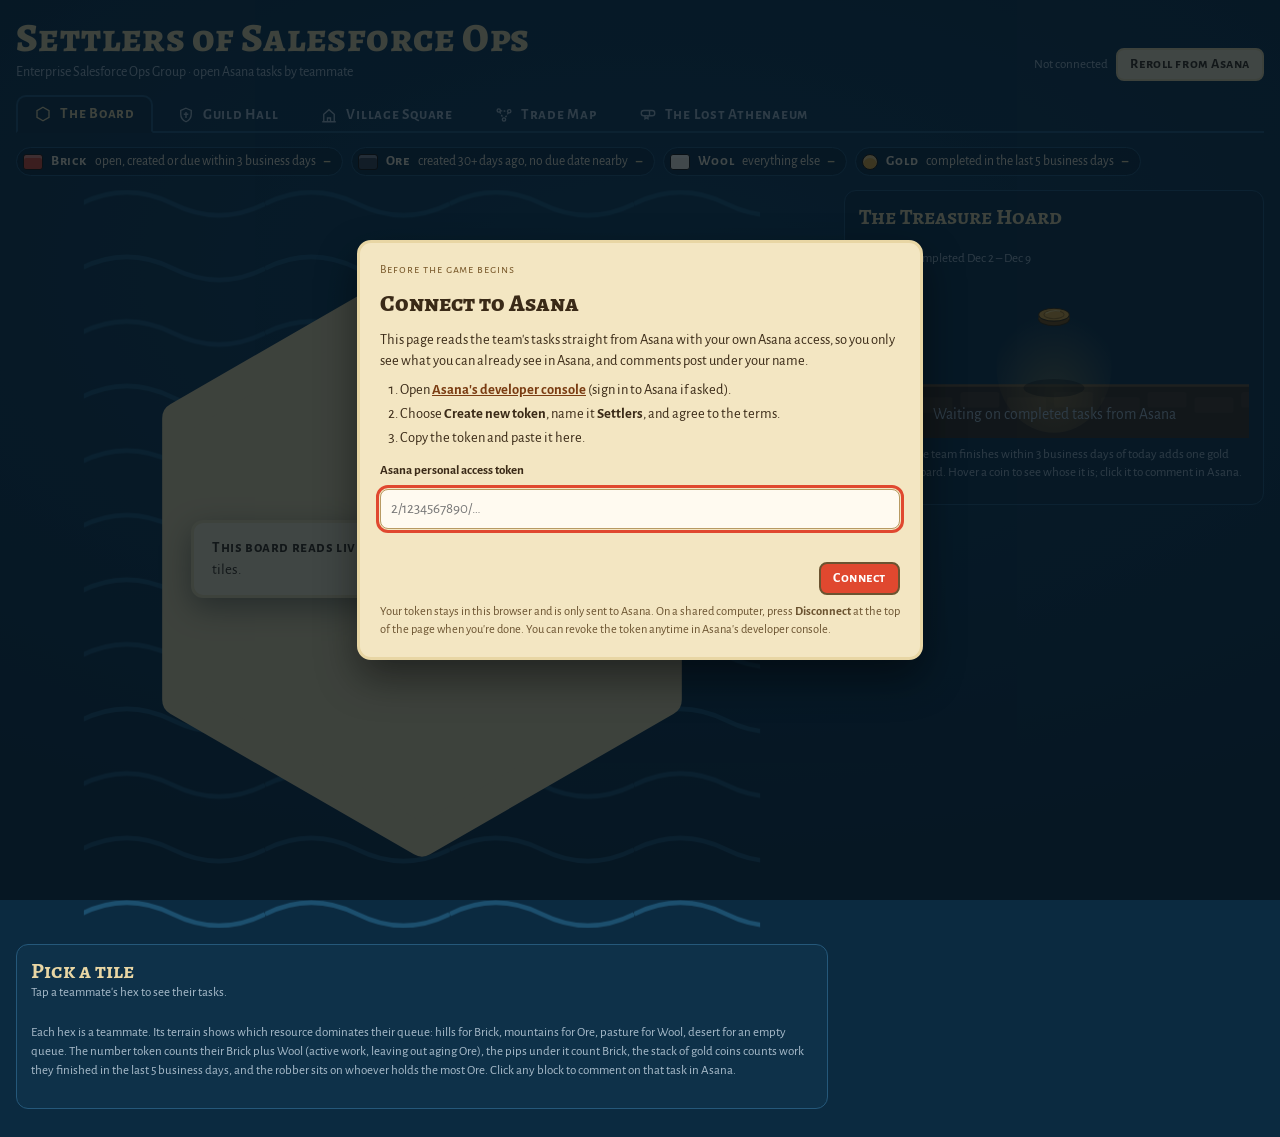
==== commit 9313dafd: "Athenaeum: search every scroll with in-context snippets Co-Authored-By: Claude Opus 5.5 <noreply@ant" ====
--- a/index.html
+++ b/index.html
@@ -701,6 +701,25 @@
 .arc-check{display:flex;align-items:flex-start;gap:8px;font-size:13.5px;color:var(--ink);cursor:pointer;margin:2px 0 4px}
 .arc-check input{accent-color:#e9c27a;width:17px;height:17px;margin:1px 0 0;flex:none}
 .arc-check em{font-style:normal;color:var(--muted);font-size:12.5px}
+/* global search across the scrolls */
+.ath-search{display:flex;flex-direction:column;gap:8px;background:linear-gradient(180deg,rgba(40,26,12,.85),rgba(24,16,8,.85));border:1px solid #6b5232;border-radius:12px;padding:12px 14px}
+.ath-search-box{display:flex;align-items:center;gap:10px;background:#efe2bf;border:2px solid #a8946c;border-radius:999px;padding:4px 16px}
+.ath-search-box svg{width:20px;height:20px;flex:none;fill:none;stroke:#6b5232;stroke-width:2.2;stroke-linecap:round}
+.ath-search-box input{flex:1;min-width:0;border:none;background:transparent;font:inherit;font-family:"IM Fell English",Georgia,serif;font-size:17px;color:#2a1c0e;padding:6px 0;outline:none}
+.ath-search-box:focus-within{border-color:#e9c27a;box-shadow:0 0 0 3px rgba(233,194,122,.3)}
+.ath-search-meta{font-size:13px;color:var(--muted);min-height:1em}
+.ath-search-meta:empty{display:none}
+.ath-hits{list-style:none;margin:0;padding:0;display:flex;flex-direction:column;gap:6px;max-height:440px;overflow-y:auto}
+.ath-hits:empty{display:none}
+.ath-hit{display:flex;flex-direction:column;gap:4px;width:100%;text-align:left;background:rgba(239,226,191,.06);border:1px solid #4a3622;border-radius:8px;padding:8px 12px;color:var(--ink);font-family:var(--f-body);font-weight:400;letter-spacing:0;cursor:pointer}
+.ath-hit:hover{background:rgba(239,226,191,.12);border-color:#a8946c}
+.ath-hit-head{display:flex;align-items:baseline;gap:8px}
+.ath-hit-num{font-family:"Cinzel",var(--f-display);color:#e9c886;font-size:13px}
+.ath-hit-name{font-family:"IM Fell English",Georgia,serif;font-size:16.5px;color:#f3e3b8;flex:1}
+.ath-hit-head em{font-style:normal;font-size:12px;color:var(--muted);white-space:nowrap}
+.ath-hit-snip{font-size:14px;line-height:1.45;color:#d9cdb0;padding-left:22px}
+.ath-hit-more{font-size:12.5px;color:var(--muted);padding-left:22px;font-style:italic}
+.ath-hit mark,.ath-found{background:#e9c27a;color:#2a1c0e;border-radius:2px;padding:0 2px}
 
 /* ---------- standalone: Asana connection ---------- */
 body{margin:0}
@@ -854,6 +873,12 @@
       <h3>The Pinakes <small>· the catalogue of this crypt</small></h3>
       <ol id="ath-pinakes"></ol>
     </div>
+    <div class="ath-search" role="search">
+      <label class="ath-search-box"><svg viewBox="0 0 24 24" aria-hidden="true"><circle cx="10.5" cy="10.5" r="6.5"/><path d="M15.5 15.5 21 21"/></svg>
+        <input type="search" id="ath-q" placeholder="Search every scroll… e.g. user, HANA, error handling" autocomplete="off" spellcheck="false" aria-label="Search the knowledge scrolls"></label>
+      <div class="ath-search-meta" id="ath-q-meta" aria-live="polite"></div>
+      <ol class="ath-hits" id="ath-hits"></ol>
+    </div>
     <div class="arc-desk" id="arc-desk">
       <div class="arc-figure">
         <svg id="arc-svg" viewBox="0 0 380 400" role="img" aria-label="The Archivist: a hunched old scribe in a patched robe, ink on his fingers, at a cluttered desk"></svg>
@@ -4645,6 +4670,75 @@
   $("ath-oracle").disabled = !scrolls.length;
 }
 
+/* ---------- searching every scroll: each hit shows the words around it ---------- */
+const qBox = $("ath-q"), qMeta = $("ath-q-meta"), qHits = $("ath-hits");
+const plainCache = new Map();
+function plainOf(t){
+  const k = t.gid + "|" + (t.modified_at || "");
+  if (plainCache.has(k)) return plainCache.get(k);
+  let txt = "";
+  if (t.html_notes){ try { const d = new DOMParser().parseFromString(t.html_notes.replace(/<\/(h1|h2|li|blockquote|pre|tr|p)>/gi, "$&\n").replace(/<br\s*\/?>/gi, "\n"), "text/html"); txt = d.body.textContent || ""; } catch(e){} }
+  if (!txt.trim()) txt = t.notes || "";
+  txt = txt.replace(/https?:\/\/[^\s<>"]+/g, u => "‹" + linkLabel(u) + "›").replace(/\s+/g, " ").trim();
+  plainCache.set(k, txt); return txt;
+}
+const reEsc = s => s.replace(/[.*+?^${}()|[\]\\]/g, "\\$&");
+function snippets(text, re, max){
+  const out = []; re.lastIndex = 0; let m, n = 0;
+  while ((m = re.exec(text))){
+    n++;
+    if (out.length < max){
+      let st = m.index, en = m.index + m[0].length;
+      for (let k = 0; k <= 10 && st > 0; k++){ const j = text.lastIndexOf(" ", st - 2); st = j < 0 ? 0 : j + 1; if (j < 0) break; }
+      for (let k = 0; k <= 10 && en < text.length; k++){ const j = text.indexOf(" ", en + 1); en = j < 0 ? text.length : j; if (j < 0) break; }
+      out.push({pre:(st > 0 ? "…" : "") + text.slice(st, m.index), hit:m[0], post:text.slice(m.index + m[0].length, en) + (en < text.length ? "…" : "")});
+    }
+    if (m[0].length === 0) re.lastIndex++;
+  }
+  return {list:out, count:n};
+}
+function runSearch(){
+  const q = qBox.value.trim(); qHits.textContent = "";
+  if (q.length < 2){ qMeta.textContent = q ? "Type at least two letters." : ""; return; }
+  const re = new RegExp(reEsc(q), "gi"), res = [];
+  scrolls.forEach((t, i) => {
+    const inTitle = new RegExp(reEsc(q), "i").test(t.name);
+    const sn = snippets(plainOf(t), re, 3);
+    if (inTitle || sn.count) res.push({t, i, inTitle, sn});
+  });
+  res.sort((a, b) => (b.inTitle - a.inTitle) || (b.sn.count - a.sn.count));
+  const total = res.reduce((n, r) => n + r.sn.count, 0);
+  qMeta.textContent = res.length ? `${res.length} scroll${res.length === 1 ? "" : "s"} · ${total} mention${total === 1 ? "" : "s"} of “${q}”` : `No scroll mentions “${q}”.`;
+  const mark = (el, str) => { const parts = str.split(new RegExp(`(${reEsc(q)})`, "gi")); parts.forEach((p, k) => el.appendChild(k % 2 ? mk("mark", null, p) : document.createTextNode(p))); };
+  res.forEach(r => {
+    const li = mk("li"), btn = mk("button", "ath-hit"); btn.type = "button";
+    const head = mk("span", "ath-hit-head");
+    head.appendChild(mk("b", "ath-hit-num", roman(r.i + 1) + "."));
+    const nm = mk("span", "ath-hit-name"); mark(nm, r.t.name); head.appendChild(nm);
+    if (r.sn.count) head.appendChild(mk("em", null, `${r.sn.count} mention${r.sn.count === 1 ? "" : "s"}`));
+    btn.appendChild(head);
+    r.sn.list.forEach(x => { const q1 = mk("span", "ath-hit-snip"); q1.appendChild(document.createTextNode(x.pre)); q1.appendChild(mk("mark", null, x.hit)); q1.appendChild(document.createTextNode(x.post)); btn.appendChild(q1); });
+    if (r.sn.count > r.sn.list.length) btn.appendChild(mk("span", "ath-hit-more", `…and ${r.sn.count - r.sn.list.length} more in this scroll`));
+    btn.addEventListener("click", () => {
+      const el = shelf.querySelector(`.ath-scroll[data-gid="${r.t.gid}"]`);
+      crypt.scrollIntoView({block:"start", behavior: REDUCED ? "auto" : "smooth"});
+      draw(r.t, el).then(() => highlightInReader(q));
+    });
+    li.appendChild(btn); qHits.appendChild(li);
+  });
+}
+function highlightInReader(q){
+  const box = $("ath-reader"); if (!box || box.hidden) return;
+  const re = new RegExp(reEsc(q), "gi"), walker = document.createTreeWalker(box, NodeFilter.SHOW_TEXT), nodes = [];
+  while (walker.nextNode()){ const n = walker.currentNode; if (n.parentNode && !/^(MARK|SCRIPT|STYLE)$/.test(n.parentNode.nodeName) && !n.parentNode.closest("svg") && re.test(n.nodeValue)) nodes.push(n); re.lastIndex = 0; }
+  let first = null;
+  nodes.forEach(n => { const f = document.createDocumentFragment(); n.nodeValue.split(new RegExp(`(${reEsc(q)})`, "gi")).forEach((p, k) => { if (k % 2){ const m = mk("mark", "ath-found", p); f.appendChild(m); first = first || m; } else if (p) f.appendChild(document.createTextNode(p)); }); n.parentNode.replaceChild(f, n); });
+  if (first) setTimeout(() => first.scrollIntoView({block:"center", behavior: REDUCED ? "auto" : "smooth"}), 350);
+}
+let qTimer = 0;
+qBox.addEventListener("input", () => { clearTimeout(qTimer); qTimer = setTimeout(runSearch, 120); });
+qBox.addEventListener("keydown", e => { if (e.key === "Escape"){ qBox.value = ""; runSearch(); } if (e.key === "Enter"){ const f = qHits.querySelector(".ath-hit"); if (f) f.click(); } });
+
 /* draw a scroll: it flies off the shelf to the reading table, then unrolls */
 async function draw(t, from){
   if (busy) return;
@@ -4764,7 +4858,7 @@
     }
     const list = ((res && res.data) || []).filter(t => !t.completed)
       .map(t => ({gid:t.gid, name:t.name || "Untitled", notes:t.notes || "", html_notes:t.html_notes || "", due_on:t.due_on || null, created_at:t.created_at || null, modified_at:t.modified_at || null, permalink_url:t.permalink_url || ""}));
-    scrolls = list; loaded = true; saveCache(list); renderShelf();
+    scrolls = list; loaded = true; saveCache(list); renderShelf(); if (qBox && qBox.value.trim()) runSearch();
     status.dataset.empty = "";
     say(list.length ? "Hold the lamp near a scroll, then draw it from its niche. Or ask the Librarian to choose." : "The shelves are bare. Nothing waits in your Knowledge section.");
   }catch(err){
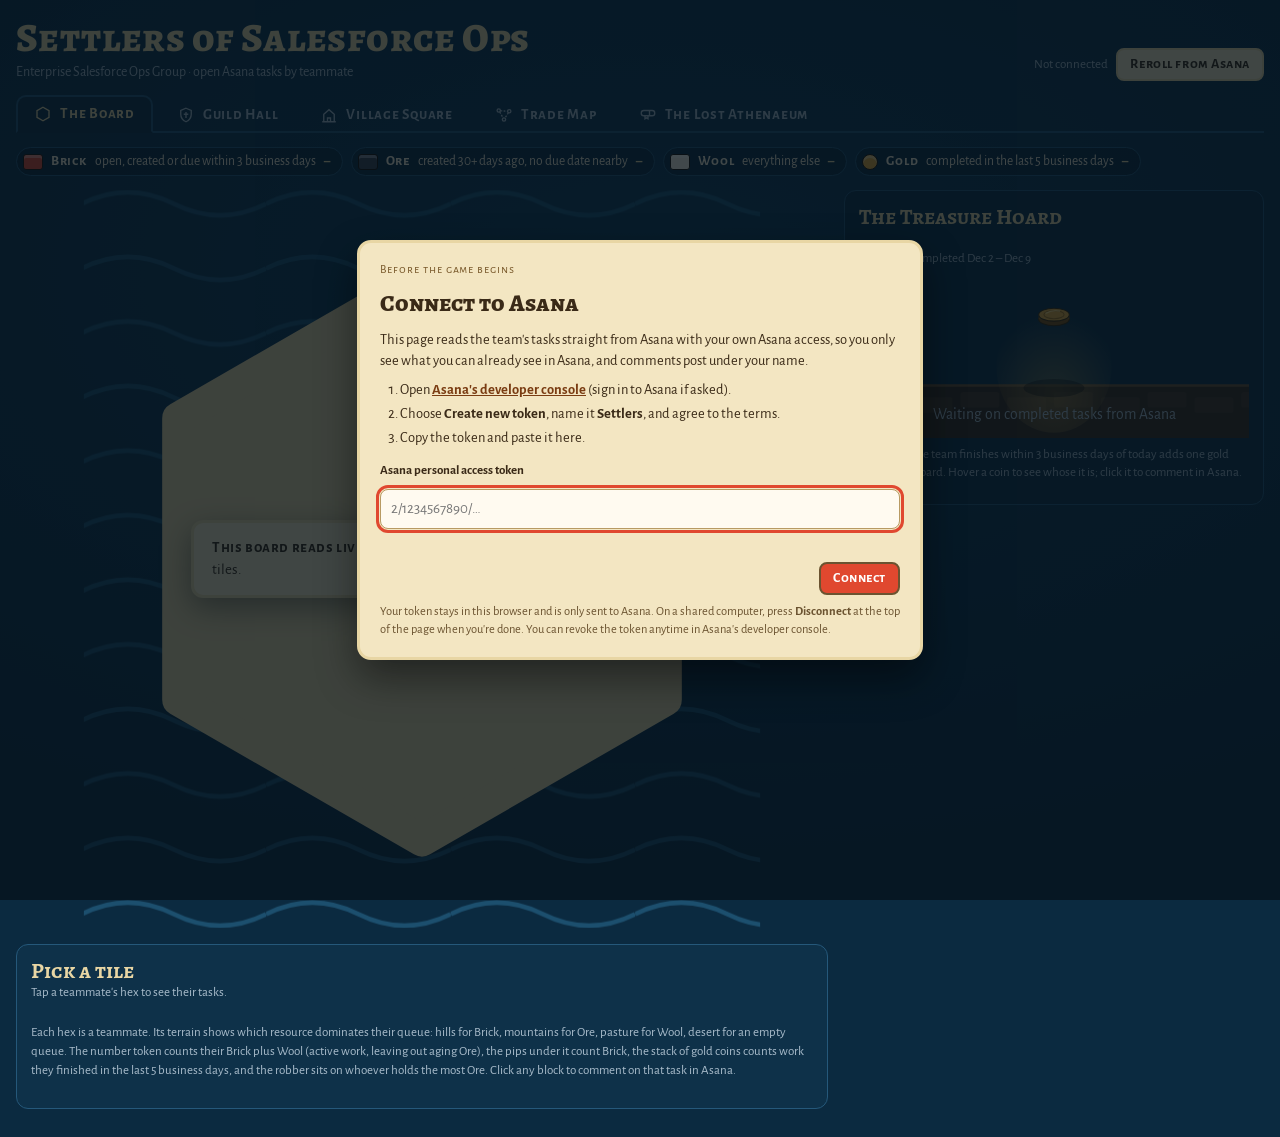
==== commit 897e5b17: "Athenaeum: shelve only completed Knowledge tasks; Archivist files articles as completed Co-Authored-" ====
--- a/index.html
+++ b/index.html
@@ -1001,7 +1001,7 @@
     }});
   },
   async add_comment({task_id, text}){ return asana("POST", `/tasks/${task_id}/stories`, {body: {text}}); },
-  async get_tasks(i){ return asana("GET", `/sections/${i.section}/tasks`, {query: {opt_fields: i.opt_fields, completed_since: i.completed_since, limit: i.limit}}); }
+  async get_tasks(i){ return asana("GET", `/sections/${i.section}/tasks`, {query: {opt_fields: i.opt_fields, completed_since: i.completed_since, limit: i.limit, offset: i.offset}}); }
 };
 const mcp = {
   async callTool(server, tool, input){
@@ -4846,21 +4846,26 @@
     }
     say("Lighting the lamps…");
     const opts = {cache: fresh ? {refresh:true, staleTime:0, gcTime:600000} : {staleTime:120000, gcTime:600000}};
-    /* the connector wants a full timestamp here ("now" is refused); if it still objects, ask for everything and drop finished ones ourselves */
+    /* only finished work is shelved: ask for every task in the section (no completed_since), then keep the completed ones */
     const ask = input => mcp.callTool(SERVER, "get_tasks", input, opts).then(payloadOf);
-    const base = {section: KNOWLEDGE_SECTION, opt_fields: FIELDS, limit: 100};
-    let res;
-    try{ res = await ask(Object.assign({completed_since: new Date().toISOString()}, base)); }
-    catch(e){
-      if (e && e.retryable){ await new Promise(r => setTimeout(r, 1200)); res = await ask(Object.assign({completed_since: new Date().toISOString()}, base)); }
-      else if (e && (e.code === "tool_error" || e.code === "bad_request")) res = await ask(base);
-      else throw e;
+    const base = {section: KNOWLEDGE_SECTION, opt_fields: FIELDS + ",completed_at", limit: 100};
+    const all = [];
+    for (let page = 0, offset = null; page < 10; page++){
+      let res;
+      const input = offset ? Object.assign({offset}, base) : base;
+      try{ res = await ask(input); }
+      catch(e){ if (e && e.retryable){ await new Promise(r => setTimeout(r, 1200)); res = await ask(input); } else throw e; }
+      all.push(...((res && res.data) || []));
+      offset = res && res.next_page && res.next_page.offset;
+      if (!offset) break;
     }
-    const list = ((res && res.data) || []).filter(t => !t.completed)
+    const list = all.filter(t => t.completed)
       .map(t => ({gid:t.gid, name:t.name || "Untitled", notes:t.notes || "", html_notes:t.html_notes || "", due_on:t.due_on || null, created_at:t.created_at || null, modified_at:t.modified_at || null, permalink_url:t.permalink_url || ""}));
     scrolls = list; loaded = true; saveCache(list); renderShelf(); if (qBox && qBox.value.trim()) runSearch();
     status.dataset.empty = "";
-    say(list.length ? "Hold the lamp near a scroll, then draw it from its niche. Or ask the Librarian to choose." : "The shelves are bare. Nothing waits in your Knowledge section.");
+    const waiting = all.length - list.length;
+    say(list.length ? "Hold the lamp near a scroll, then draw it from its niche. Or ask the Librarian to choose." + (waiting ? ` (${waiting} unfinished task${waiting === 1 ? " waits" : "s wait"} in Asana and will be shelved once completed.)` : "")
+                    : (waiting ? `No finished scrolls yet. ${waiting} Knowledge task${waiting === 1 ? " is" : "s are"} still open; mark one complete in Asana to shelve it.` : "The shelves are bare. Nothing waits in your Knowledge section."));
   }catch(err){
     const code = err && err.code;
     if (code === "server_not_connected" || code === "not_granted" || code === "capability_disabled") say("The crypt is sealed. Asana isn't connected here.", "warn");
@@ -5420,7 +5425,7 @@
         try { const up = await assets.upload(new File([x.blob], `screen-${clock(x.sec).replace(/:/g, "-")}.jpg`, {type:"image/jpeg"})); x.asset = new URL(up.url, location.href).href; } catch(e){} }
       msg.textContent = "Sealing it…";
     }
-    const res = payloadOf(await mcp.callTool(SERVER, "create_tasks", {default_assignee:"me", tasks:[{name:a.title.trim() || "Untitled knowledge", html_notes:articleHtml(a), assignee:"me", assignee_section:KNOWLEDGE_SECTION}]}, {cache:false}));
+    const res = payloadOf(await mcp.callTool(SERVER, "create_tasks", {default_assignee:"me", tasks:[{name:a.title.trim() || "Untitled knowledge", html_notes:articleHtml(a), assignee:"me", assignee_section:KNOWLEDGE_SECTION, completed:true}]}, {cache:false}));
     if (res && Array.isArray(res.failed) && res.failed.length && !(res.succeeded || []).length) throw {code:"tool_error", message:JSON.stringify(res.failed[0].errors || res.failed[0]).slice(0, 200)};
     const gid = findGid(res && (res.succeeded || res.data || res));
     msg.textContent = "";
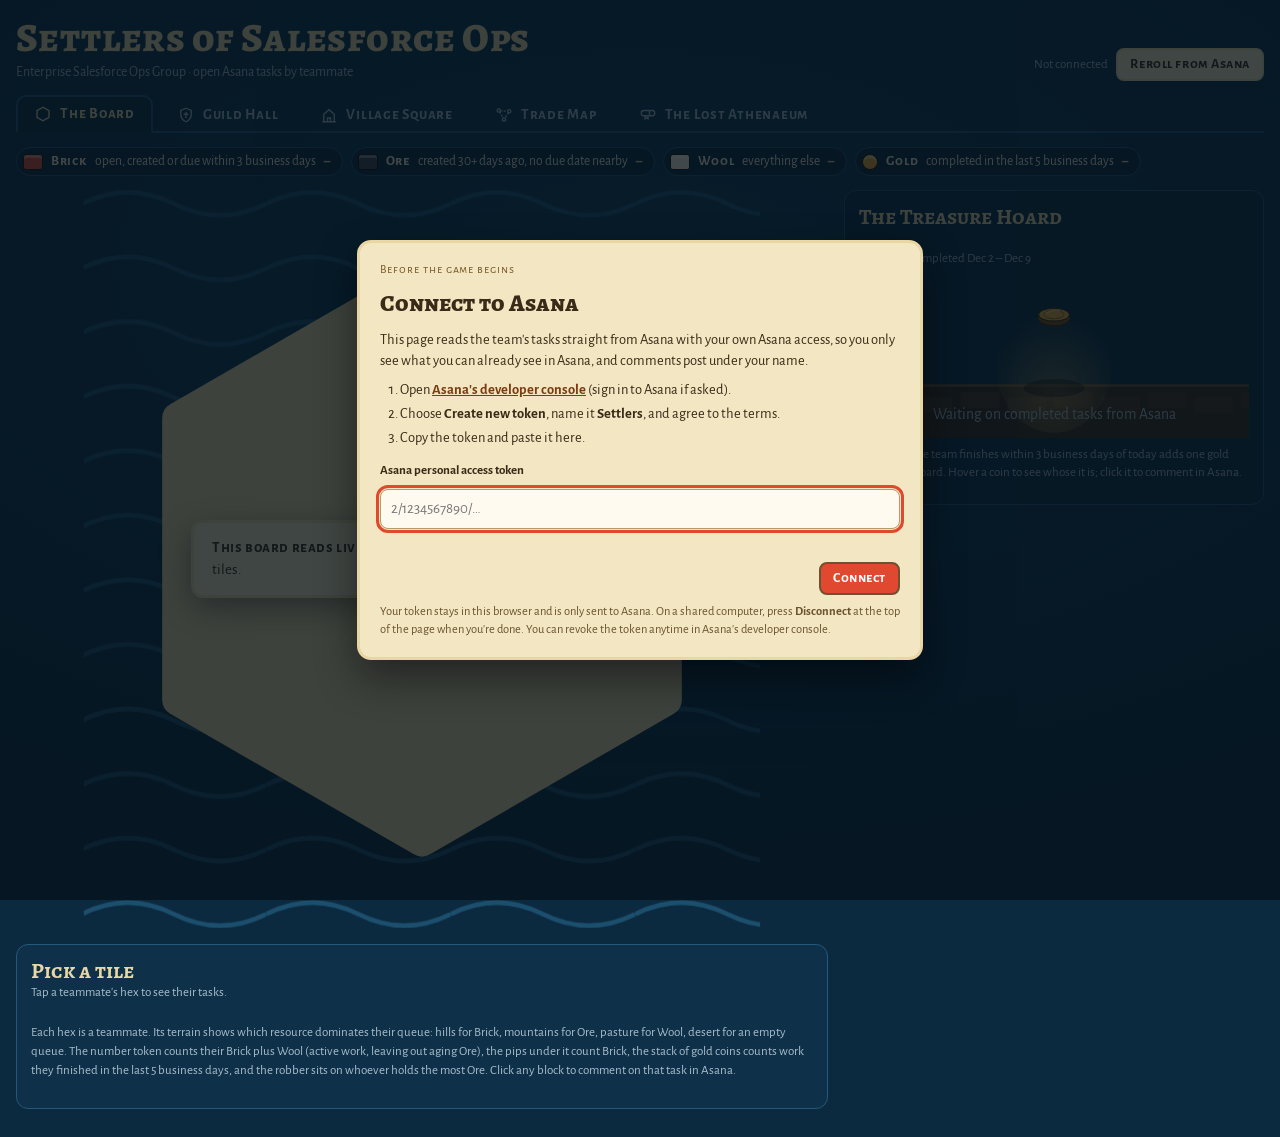
==== commit d82cf793: "Village Square: a team's building burns when last-minute tasks this week outnumber its people Co-Aut" ====
--- a/index.html
+++ b/index.html
@@ -283,8 +283,12 @@
 .village-scene .forge{animation:vforge 1.4s ease-in-out infinite}
 @keyframes vforge{0%,100%{opacity:.35}50%{opacity:.7}}
 .village-scene .flame{animation:vflame .9s ease-in-out infinite alternate;transform-box:fill-box;transform-origin:50% 100%}
+.village-scene .vfire{animation:vflame .8s ease-in-out infinite alternate;transform-box:fill-box;transform-origin:50% 100%}
+.village-scene .vglow{animation:vforge 1.2s ease-in-out infinite}
+.village-scene .smoke.dark{animation-duration:2.6s}
+.village-scene .vfire-label{font-family:"MedievalSharp","Alegreya SC",Georgia,serif;font-size:15px;fill:#ffd27a}
 @keyframes vflame{from{transform:scale(1,1)}to{transform:scale(.85,1.12)}}
-@media (prefers-reduced-motion:reduce){.village-scene .vz{animation:none;opacity:.8}.village-scene .bob,.village-scene .bubble,.village-scene .smoke,.village-scene .flag,.village-scene .cloud,.village-scene .bird,.village-scene .forge,.village-scene .flame{animation:none}.village-scene .smoke{opacity:.5}}
+@media (prefers-reduced-motion:reduce){.village-scene .vz{animation:none;opacity:.8}.village-scene .bob,.village-scene .bubble,.village-scene .smoke,.village-scene .flag,.village-scene .cloud,.village-scene .bird,.village-scene .forge,.village-scene .flame,.village-scene .vfire,.village-scene .vglow{animation:none}.village-scene .smoke{opacity:.5}}
 .v-scroll{box-sizing:border-box;width:100%;height:100%;overflow:hidden;background:#efe1bb;border:3px solid #5a4128;border-radius:4px;padding:6px 12px;display:flex;flex-direction:column;justify-content:center;gap:2px;color:#2b1d08;box-shadow:inset 0 0 12px rgba(90,65,40,.35)}
 .v-scroll-head{font-family:"MedievalSharp","Alegreya SC",Georgia,serif;font-size:12.5px;color:#8e2a17}
 .v-scroll-text{font-family:"Alegreya SC",Georgia,serif;font-weight:700;font-size:14px;line-height:1.22}
@@ -1174,6 +1178,13 @@
 function todayIdx(){ const [y,m,d] = localYMD(new Date()); return dayIndex(y,m,d); }
 function dueIdx(s){ if(!s) return null; const [y,m,d] = s.split("-").map(Number); return dayIndex(y,m,d); }
 function createdIdx(iso){ const [y,m,d] = localYMD(new Date(iso)); return dayIndex(y,m,d); }
+/* last-minute work: due this week (Monday to Sunday), and due less than 3 days after it was created */
+function weekBounds(T){ const dow = new Date(T*864e5).getUTCDay(), mon = T - ((dow + 6) % 7); return [mon, mon + 6]; }
+function isRush(t, T){
+  if (!t || !t.due_on || !t.created_at) return false;
+  const due = dueIdx(t.due_on), c = createdIdx(t.created_at), [a, b] = weekBounds(T);
+  return due >= a && due <= b && due - c < 3;
+}
 function categorize(t, T){
   /* Brick: open work created or due within 3 business days either side of today */
   const start = bizShift(T, -3), end = bizShift(T, 3);
@@ -1194,7 +1205,7 @@
   for (const u of users){
     if (EXCLUDE.has(u.gid)) continue;
     const key = (u.name || u.email || u.gid).trim().toLowerCase();
-    if (!byKey.has(key)) byKey.set(key, {key, name:u.name || u.email || "Unnamed", gids:[], brick:[], ore:[], wool:[], gold:[]});
+    if (!byKey.has(key)) byKey.set(key, {key, name:u.name || u.email || "Unnamed", gids:[], brick:[], ore:[], wool:[], gold:[], rush:[]});
     byKey.get(key).gids.push(u.gid);
     gidToKey.set(u.gid, key);
   }
@@ -1202,6 +1213,12 @@
     const g = t.assignee && t.assignee.gid; const key = gidToKey.get(g);
     if (!key) continue;
     byKey.get(key)[categorize(t, T)].push({gid:t.gid, name:t.name || "(untitled task)", due:t.due_on || null, created:t.created_at, url:t.permalink_url || null, projects:t.projects || []});
+    if (isRush(t, T)) byKey.get(key).rush.push({gid:t.gid, name:t.name || "(untitled task)", due:t.due_on, created:t.created_at, url:t.permalink_url || null, done:false});
+  }
+  /* finished tasks count as last-minute work too, when they were due this week */
+  for (const t of (done || [])){
+    const key = gidToKey.get(t.assignee && t.assignee.gid);
+    if (key && isRush(t, T)) byKey.get(key).rush.push({gid:t.gid, name:t.name || "(untitled task)", due:t.due_on, created:t.created_at, url:t.permalink_url || null, done:true});
   }
   /* Gold: work completed in the last 5 business days, one coin per task */
   const goldFrom = bizShift(T, -5);
@@ -1914,7 +1931,7 @@
   const after = new Date(s.getUTCFullYear(), s.getUTCMonth(), s.getUTCDate()).toISOString();
   const seen = new Map(); let before = null;
   for (let page = 0; page < 10; page++){
-    const input = {assignee_any: ids, completed: true, completed_at_after: after, limit: 100, sort_by: "completed_at", sort_ascending: false, opt_fields: "name,assignee.name,completed_at,permalink_url"};
+    const input = {assignee_any: ids, completed: true, completed_at_after: after, limit: 100, sort_by: "completed_at", sort_ascending: false, opt_fields: "name,assignee.name,completed_at,permalink_url,created_at,due_on"};
     if (before) input.completed_at_before = before;
     const res = await call(mcp, "search_tasks", input, fresh);
     const rows = (res && res.data) || [];
@@ -1923,7 +1940,7 @@
     if (rows.length < 100 || !added) break;
     before = rows[rows.length-1].completed_at;
   }
-  return [...seen.values()].map(t => ({gid:t.gid, name:t.name, completed_at:t.completed_at, permalink_url:t.permalink_url, assignee: t.assignee ? {gid:t.assignee.gid} : null}));
+  return [...seen.values()].map(t => ({gid:t.gid, name:t.name, completed_at:t.completed_at, created_at:t.created_at, due_on:t.due_on, permalink_url:t.permalink_url, assignee: t.assignee ? {gid:t.assignee.gid} : null}));
 }
 
 /* ---------- Asana via connector ---------- */
@@ -2268,6 +2285,12 @@
   const mc = new Set(["emily-brenzel", ...descendantsOf("emily-brenzel")]);
   return roster.filter(p => !taken.has(p.id) && !mc.has(p.id));
 }
+function teamRush(team){
+  const seen = new Map();
+  teamWork(team).forEach(r => (r.bp && r.bp.rush || []).forEach(t => seen.set(t.gid, t)));
+  const people = teamMembers(team).length, tasks = [...seen.values()];
+  return {tasks, people, onFire: people > 0 && tasks.length > people};
+}
 function teamWork(team){
   return teamMembers(team).map(h => ({hero:h, bp:boardPerson(h.id)}));
 }
@@ -2646,6 +2669,8 @@
   sv("path", {d:`M0 540 Q600 500 ${VW} 540 V${VH} H0 Z`, fill:"url(#vcob)"}, s);
   sv("path", {d:`M0 540 Q600 500 ${VW} 540`, stroke:"#6b5a45", "stroke-width":"4", fill:"none"}, s);
   drawSmithy(s, SITES.dev); drawGuildhall(s, SITES.admin); drawPost(s, SITES.mc);
+  const fires = TEAMS.map(team => ({team, r:teamRush(team)})).filter(x => x.r.onFire);
+  fires.forEach(x => drawFire(s, SITES[x.team.key], x.team, x.r));
   /* team stories on heraldic banners */
   TEAMS.forEach(team => {
     const site = SITES[team.key]; if (!site) return;
@@ -2732,6 +2757,37 @@
   foot.textContent = allClaude ? "The banners and the castle proclamation were written by Claude from this week's Asana work. Villagers talk about their most urgent work; those with nothing urgent are napping. Click anyone to open their character sheet."
     : villageAsking ? "Claude is writing the banners and the proclamation from this week's Asana work…"
     : "Each villager is talking about their most urgent work from Asana; those with nothing urgent are napping. Click anyone to open their character sheet.";
+  foot.textContent += " A building catches fire when its team has more last-minute tasks this week (due less than 3 days after they were made) than people."
+    + (fires.length ? " Burning now: " + fires.map(x => `${x.team.name} (${x.r.tasks.length} tasks, ${x.r.people} people)`).join(", ") + "." : "");
+}
+/* a building burns when its team has more last-minute tasks this week than people */
+function flame(g, x, y, k, i){
+  const f = sv("g", {class:"vfire", style:`animation-delay:${(i * 0.17) % 1}s;animation-duration:${0.7 + (i % 3) * 0.15}s`}, g);
+  const shape = m => `M${x} ${y} c${-14*k*m} ${-10*k*m} ${-12*k*m} ${-30*k*m} ${2*k*m} ${-50*k*m} c${2*k*m} ${12*k*m} ${12*k*m} ${16*k*m} ${10*k*m} ${28*k*m} c${8*k*m} ${-6*k*m} ${8*k*m} ${-14*k*m} ${6*k*m} ${-20*k*m} c${12*k*m} ${14*k*m} ${14*k*m} ${34*k*m} ${-18*k*m} ${42*k*m} Z`;
+  sv("path", {d:shape(1), fill:"#d63a14"}, f);
+  sv("path", {d:shape(.72), fill:"#ff8a2a"}, f);
+  sv("path", {d:shape(.42), fill:"#ffe07a"}, f);
+}
+function drawFire(s, b, team, r){
+  if (!b) return;
+  const top = b.y + (team.key === "admin" ? 40 : 30), apex = top - (team.key === "admin" ? 92 : 96);
+  const g = sv("g", {class:"vburn", "aria-label":`${team.name} is on fire: ${r.tasks.length} last-minute tasks this week for ${r.people} people`}, s);
+  const tt = sv("title", null, g); tt.textContent = `${team.name}: ${r.tasks.length} last-minute tasks this week for ${r.people} people (due less than 3 days after they were made)`;
+  /* heat glow and dark smoke */
+  const gid = "vglow-" + team.key, defs = s.querySelector("defs");
+  if (defs && !s.querySelector("#" + gid)){ const rg = sv("radialGradient", {id:gid}, defs); sv("stop", {offset:"0%", "stop-color":"#ff7a1a", "stop-opacity":".55"}, rg); sv("stop", {offset:"100%", "stop-color":"#ff7a1a", "stop-opacity":"0"}, rg); }
+  sv("ellipse", {class:"vglow", cx:b.x + b.w/2, cy:top - 30, rx:b.w*0.7, ry:120, fill:`url(#${gid})`}, g);
+  [0, 1, 2, 3].forEach(i => sv("circle", {class:"smoke dark", cx:b.x + b.w*(0.3 + i*0.14), cy:apex - 10, r:16 + i*5, fill:"#3a3430", style:`animation-delay:${i*0.8}s`}, g));
+  /* flames along both slopes of the roof and out of the windows */
+  const pts = [];
+  for (let i = 0; i <= 6; i++){ const u = i / 6; pts.push([b.x - 10 + u*(b.w/2 + 10), top - u*(top - apex) + 6]); pts.push([b.x + b.w + 10 - u*(b.w/2 + 10), top - u*(top - apex) + 6]); }
+  pts.sort((p, q) => p[1] - q[1]).forEach(([x, y], i) => flame(g, x, y, i < 3 ? 1.25 : 0.95, i));
+  [[b.x + 40, b.y + b.h - 60], [b.x + b.w - 40, b.y + b.h - 60]].forEach(([x, y], i) => flame(g, x, y, 0.6, i + 20));
+  /* the count, on a scorched placard */
+  const px = b.x + b.w/2, py = apex - 34;
+  sv("rect", {x:px - 92, y:py - 20, width:184, height:30, rx:6, fill:"#2b1d08", stroke:"#ff8a2a", "stroke-width":"2"}, g);
+  const t = sv("text", {x:px, y:py, "text-anchor":"middle", class:"vfire-label"}, g);
+  t.textContent = `Ablaze · ${r.tasks.length} rush tasks, ${r.people} hands`;
 }
 function thatchRoof(s, x, y, w, fill){ sv("path", {d:`M${x - 18} ${y} L${x + w/2} ${y - 96} L${x + w + 18} ${y} Z`, fill, stroke:"#3b2a17", "stroke-width":"2.5", "stroke-linejoin":"round"}, s); sv("path", {d:`M${x - 18} ${y} h${w + 36}`, stroke:"#3b2a17", "stroke-width":"5", "stroke-linecap":"round"}, s); }
 function timbered(s, x, y, w, h){
